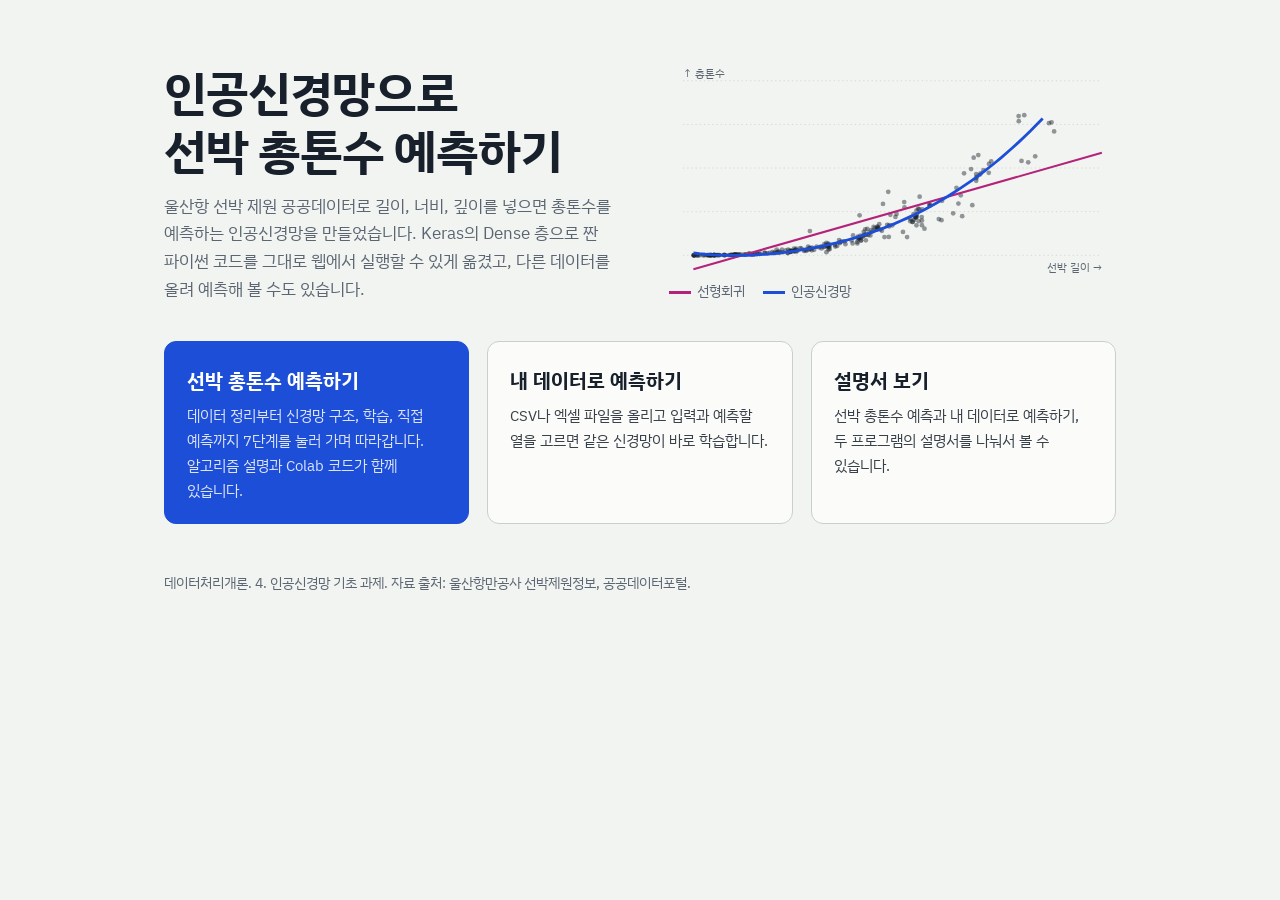
==== index.html @ e36776b3 "Add files via upload" ====
<!DOCTYPE html>
<html lang="ko">
<head>
<meta charset="utf-8">
<meta name="viewport" content="width=device-width, initial-scale=1, viewport-fit=cover">
<title>인공신경망 데이터 예측</title>
<link rel="icon" href="data:image/svg+xml,<svg xmlns='http://www.w3.org/2000/svg' viewBox='0 0 100 100'><text y='.9em' font-size='90'>🚢</text></svg>">
<link rel="preconnect" href="https://fonts.googleapis.com">
<link rel="preconnect" href="https://fonts.gstatic.com" crossorigin>
<link href="https://fonts.googleapis.com/css2?family=IBM+Plex+Sans+KR:wght@400;500;700&display=swap" rel="stylesheet">
<style>
:root{--paper:#F2F4F1;--panel:#FBFCFA;--ink:#17202B;--muted:#5B6672;--rule:#C9D0CB;--nn:#1D4ED8;--lr:#B4237A;--accent-ink:#fff;
  --sans:"IBM Plex Sans KR","Apple SD Gothic Neo","Malgun Gothic",system-ui,sans-serif}
@media (prefers-color-scheme: dark){:root{--paper:#141A21;--panel:#1A222B;--ink:#E5E9EE;--muted:#9AA5B1;--rule:#33404C;--nn:#6E9BFF;--lr:#F06AB8;--accent-ink:#0F151B}}
*{box-sizing:border-box}
html,body{margin:0;background:var(--paper);color:var(--ink);font-family:var(--sans);word-break:keep-all;line-height:1.65}
.wrap{max-width:1000px;margin:0 auto;padding:40px 24px 30px}
.intro{display:grid;grid-template-columns:1.05fr 1fr;gap:36px;align-items:center;margin-top:24px}
@media (max-width:820px){.intro{grid-template-columns:1fr;gap:18px}}
.intro h1{font-size:clamp(2rem,4.6vw,3rem);line-height:1.2;letter-spacing:-0.02em;margin:0 0 12px}
.lead{color:var(--muted);font-size:1.05rem;margin:0}
.hero{width:100%;height:auto;display:block}
.key{display:flex;flex-wrap:wrap;gap:6px 18px;font-size:.88rem;color:var(--muted);margin-top:6px}
.key i{display:inline-block;width:22px;height:0;border-top:3px solid;vertical-align:middle;margin-right:6px}
.choices{display:grid;grid-template-columns:repeat(3,1fr);gap:18px;margin-top:38px}
@media (max-width:820px){.choices{grid-template-columns:1fr}}

.choice{display:block;text-decoration:none;color:var(--ink);background:var(--panel);border:1px solid var(--rule);border-radius:12px;padding:22px 22px 20px}
.choice:hover{border-color:var(--nn)}
.choice.main{background:var(--nn);border-color:var(--nn);color:var(--accent-ink)}
.choice strong{display:block;font-size:1.25rem;margin-bottom:6px}
.choice span{display:block;opacity:.85;font-size:.95rem}
.choice:focus-visible,.bar a:focus-visible,.bar button:focus-visible{outline:2px solid var(--nn);outline-offset:3px}
footer{margin-top:48px;font-size:.85rem;color:var(--muted)}
.bar{position:sticky;top:0;z-index:5;background:var(--paper);border-bottom:1px solid var(--rule)}
.bar div{max-width:1000px;margin:0 auto;padding:10px 24px;display:flex;justify-content:space-between;align-items:center;gap:12px;flex-wrap:wrap}
.bar a{color:var(--ink);text-decoration:none;font-weight:500}
.others{display:flex;gap:8px;flex-wrap:wrap}
.bar button{font:inherit;font-size:.92rem;cursor:pointer;background:transparent;color:var(--nn);border:1px solid var(--rule);border-radius:999px;padding:5px 14px}
iframe{display:block;width:100%;border:0;height:calc(100vh - 56px);min-height:600px}
[hidden]{display:none!important}
</style>
</head>
<body>
<main id="home" class="wrap">
  <div class="intro">
    <div>
      <h1>인공신경망으로<br>선박 총톤수 예측하기</h1>
      <p class="lead">울산항 선박 제원 공공데이터로 길이, 너비, 깊이를 넣으면 총톤수를 예측하는 인공신경망을 만들었습니다. Keras의 Dense 층으로 짠 파이썬 코드를 그대로 웹에서 실행할 수 있게 옮겼고, 다른 데이터를 올려 예측해 볼 수도 있습니다.</p>
    </div>
    <div>
<svg class="hero" viewBox="0 0 640 300" role="img" aria-label="선박 길이와 총톤수 산점도 위에 분홍 직선(선형회귀)과 파란 곡선(인공신경망)이 그려진 그림">
<g stroke="var(--rule)" stroke-dasharray="2 4"><line x1="20" x2="620" y1="274.0" y2="274.0"/><line x1="20" x2="620" y1="211.5" y2="211.5"/><line x1="20" x2="620" y1="149.0" y2="149.0"/><line x1="20" x2="620" y1="86.5" y2="86.5"/><line x1="20" x2="620" y1="24.0" y2="24.0"/></g>
<g fill="var(--ink)" fill-opacity=".45"><circle cx="39.7" cy="274.0" r="3.4"/><circle cx="92.3" cy="273.7" r="3.4"/><circle cx="271.1" cy="250.9" r="3.4"/><circle cx="508.8" cy="73.4" r="3.4"/><circle cx="189.8" cy="264.5" r="3.4"/><circle cx="180.5" cy="266.5" r="3.4"/><circle cx="109.4" cy="272.9" r="3.4"/><circle cx="273.0" cy="216.8" r="3.4"/><circle cx="285.4" cy="245.0" r="3.4"/><circle cx="221.5" cy="262.2" r="3.4"/><circle cx="391.1" cy="196.0" r="3.4"/><circle cx="547.9" cy="83.5" r="3.4"/><circle cx="176.0" cy="267.5" r="3.4"/><circle cx="251.9" cy="254.0" r="3.4"/><circle cx="252.7" cy="258.0" r="3.4"/><circle cx="298.4" cy="232.8" r="3.4"/><circle cx="65.3" cy="273.7" r="3.4"/><circle cx="161.8" cy="265.7" r="3.4"/><circle cx="500.8" cy="74.5" r="3.4"/><circle cx="345.5" cy="225.1" r="3.4"/><circle cx="358.3" cy="207.9" r="3.4"/><circle cx="79.7" cy="273.7" r="3.4"/><circle cx="228.3" cy="265.8" r="3.4"/><circle cx="269.6" cy="254.9" r="3.4"/><circle cx="65.6" cy="273.8" r="3.4"/><circle cx="275.0" cy="252.7" r="3.4"/><circle cx="373.2" cy="202.6" r="3.4"/><circle cx="390.3" cy="223.7" r="3.4"/><circle cx="291.8" cy="239.6" r="3.4"/><circle cx="59.1" cy="273.9" r="3.4"/><circle cx="432.6" cy="150.5" r="3.4"/><circle cx="179.1" cy="267.2" r="3.4"/><circle cx="270.5" cy="247.2" r="3.4"/><circle cx="129.5" cy="272.2" r="3.4"/><circle cx="351.0" cy="223.6" r="3.4"/><circle cx="373.7" cy="202.7" r="3.4"/><circle cx="130.1" cy="271.4" r="3.4"/><circle cx="182.2" cy="266.3" r="3.4"/><circle cx="107.0" cy="273.2" r="3.4"/><circle cx="299.8" cy="234.6" r="3.4"/><circle cx="229.1" cy="261.2" r="3.4"/><circle cx="279.5" cy="244.7" r="3.4"/><circle cx="194.0" cy="266.4" r="3.4"/><circle cx="275.0" cy="252.8" r="3.4"/><circle cx="277.1" cy="247.4" r="3.4"/><circle cx="301.1" cy="229.5" r="3.4"/><circle cx="170.0" cy="270.8" r="3.4"/><circle cx="174.4" cy="268.4" r="3.4"/><circle cx="386.4" cy="222.1" r="3.4"/><circle cx="269.8" cy="257.0" r="3.4"/><circle cx="116.6" cy="272.4" r="3.4"/><circle cx="89.6" cy="273.3" r="3.4"/><circle cx="167.2" cy="267.0" r="3.4"/><circle cx="179.0" cy="268.3" r="3.4"/><circle cx="49.0" cy="274.0" r="3.4"/><circle cx="407.0" cy="213.8" r="3.4"/><circle cx="59.0" cy="273.9" r="3.4"/><circle cx="182.2" cy="264.3" r="3.4"/><circle cx="64.5" cy="273.4" r="3.4"/><circle cx="72.7" cy="273.7" r="3.4"/><circle cx="115.5" cy="271.2" r="3.4"/><circle cx="218.4" cy="264.1" r="3.4"/><circle cx="314.8" cy="247.7" r="3.4"/><circle cx="357.5" cy="225.1" r="3.4"/><circle cx="362.2" cy="230.9" r="3.4"/><circle cx="93.8" cy="273.1" r="3.4"/><circle cx="319.9" cy="231.0" r="3.4"/><circle cx="137.0" cy="270.5" r="3.4"/><circle cx="281.8" cy="243.9" r="3.4"/><circle cx="201.2" cy="263.2" r="3.4"/><circle cx="336.9" cy="197.8" r="3.4"/><circle cx="544.2" cy="84.7" r="3.4"/><circle cx="65.3" cy="273.8" r="3.4"/><circle cx="281.0" cy="237.0" r="3.4"/><circle cx="218.0" cy="261.3" r="3.4"/><circle cx="60.7" cy="273.8" r="3.4"/><circle cx="440.6" cy="161.6" r="3.4"/><circle cx="348.8" cy="226.2" r="3.4"/><circle cx="200.5" cy="265.9" r="3.4"/><circle cx="211.4" cy="261.5" r="3.4"/><circle cx="289.4" cy="237.9" r="3.4"/><circle cx="308.6" cy="247.8" r="3.4"/><circle cx="230.0" cy="265.3" r="3.4"/><circle cx="53.0" cy="273.8" r="3.4"/><circle cx="78.7" cy="273.5" r="3.4"/><circle cx="183.9" cy="267.6" r="3.4"/><circle cx="157.7" cy="270.4" r="3.4"/><circle cx="341.0" cy="247.8" r="3.4"/><circle cx="324.3" cy="219.1" r="3.4"/><circle cx="97.5" cy="273.0" r="3.4"/><circle cx="40.4" cy="274.0" r="3.4"/><circle cx="150.1" cy="270.9" r="3.4"/><circle cx="230.3" cy="258.9" r="3.4"/><circle cx="179.0" cy="264.3" r="3.4"/><circle cx="215.0" cy="262.5" r="3.4"/><circle cx="315.5" cy="230.7" r="3.4"/><circle cx="411.7" cy="177.4" r="3.4"/><circle cx="207.9" cy="266.1" r="3.4"/><circle cx="354.4" cy="231.0" r="3.4"/><circle cx="373.0" cy="199.9" r="3.4"/><circle cx="154.8" cy="269.8" r="3.4"/><circle cx="118.7" cy="272.8" r="3.4"/><circle cx="225.5" cy="269.6" r="3.4"/><circle cx="362.3" cy="224.3" r="3.4"/><circle cx="353.0" cy="220.4" r="3.4"/><circle cx="440.0" cy="157.7" r="3.4"/><circle cx="315.5" cy="232.6" r="3.4"/><circle cx="228.2" cy="257.1" r="3.4"/><circle cx="297.4" cy="237.3" r="3.4"/><circle cx="94.2" cy="273.4" r="3.4"/><circle cx="56.4" cy="273.9" r="3.4"/><circle cx="154.1" cy="265.8" r="3.4"/><circle cx="93.5" cy="273.3" r="3.4"/><circle cx="188.0" cy="263.8" r="3.4"/><circle cx="68.0" cy="273.6" r="3.4"/><circle cx="125.8" cy="272.2" r="3.4"/><circle cx="204.5" cy="266.9" r="3.4"/><circle cx="36.6" cy="274.0" r="3.4"/><circle cx="440.3" cy="163.4" r="3.4"/><circle cx="122.0" cy="272.9" r="3.4"/><circle cx="524.5" cy="132.2" r="3.4"/><circle cx="170.7" cy="265.8" r="3.4"/><circle cx="350.3" cy="214.9" r="3.4"/><circle cx="436.4" cy="134.1" r="3.4"/><circle cx="126.5" cy="272.0" r="3.4"/><circle cx="272.0" cy="249.0" r="3.4"/><circle cx="298.7" cy="233.6" r="3.4"/><circle cx="295.0" cy="235.1" r="3.4"/><circle cx="245.0" cy="255.2" r="3.4"/><circle cx="69.1" cy="273.7" r="3.4"/><circle cx="275.1" cy="248.9" r="3.4"/><circle cx="98.0" cy="273.5" r="3.4"/><circle cx="271.6" cy="249.2" r="3.4"/><circle cx="110.0" cy="272.7" r="3.4"/><circle cx="227.8" cy="258.9" r="3.4"/><circle cx="414.5" cy="199.9" r="3.4"/><circle cx="64.4" cy="273.9" r="3.4"/><circle cx="274.2" cy="245.7" r="3.4"/><circle cx="345.8" cy="221.9" r="3.4"/><circle cx="156.1" cy="268.7" r="3.4"/><circle cx="79.2" cy="273.8" r="3.4"/><circle cx="85.8" cy="273.7" r="3.4"/><circle cx="237.5" cy="259.0" r="3.4"/><circle cx="244.7" cy="256.4" r="3.4"/><circle cx="317.0" cy="216.0" r="3.4"/><circle cx="348.8" cy="226.2" r="3.4"/><circle cx="44.0" cy="274.0" r="3.4"/><circle cx="443.0" cy="130.5" r="3.4"/><circle cx="95.0" cy="272.6" r="3.4"/><circle cx="504.9" cy="138.9" r="3.4"/><circle cx="514.5" cy="140.9" r="3.4"/><circle cx="50.3" cy="273.9" r="3.4"/><circle cx="225.5" cy="256.2" r="3.4"/><circle cx="55.8" cy="273.9" r="3.4"/><circle cx="91.8" cy="273.4" r="3.4"/><circle cx="224.6" cy="259.5" r="3.4"/><circle cx="356.7" cy="207.2" r="3.4"/><circle cx="42.0" cy="274.0" r="3.4"/><circle cx="247.7" cy="254.1" r="3.4"/><circle cx="71.6" cy="273.7" r="3.4"/><circle cx="35.8" cy="274.0" r="3.4"/><circle cx="278.5" cy="246.3" r="3.4"/><circle cx="286.9" cy="241.6" r="3.4"/><circle cx="263.0" cy="257.0" r="3.4"/><circle cx="419.9" cy="217.9" r="3.4"/><circle cx="96.8" cy="273.1" r="3.4"/><circle cx="55.9" cy="273.8" r="3.4"/><circle cx="365.9" cy="235.8" r="3.4"/><circle cx="353.6" cy="219.2" r="3.4"/><circle cx="63.8" cy="273.8" r="3.4"/><circle cx="204.8" cy="262.9" r="3.4"/><circle cx="170.0" cy="270.4" r="3.4"/><circle cx="354.9" cy="215.5" r="3.4"/><circle cx="444.8" cy="158.7" r="3.4"/><circle cx="162.5" cy="269.8" r="3.4"/><circle cx="70.2" cy="273.8" r="3.4"/><circle cx="337.3" cy="205.2" r="3.4"/><circle cx="89.0" cy="273.4" r="3.4"/><circle cx="282.5" cy="244.8" r="3.4"/><circle cx="60.5" cy="273.9" r="3.4"/><circle cx="243.6" cy="252.1" r="3.4"/><circle cx="80.4" cy="273.7" r="3.4"/><circle cx="58.7" cy="273.8" r="3.4"/><circle cx="223.7" cy="261.5" r="3.4"/><circle cx="113.8" cy="272.1" r="3.4"/><circle cx="417.9" cy="188.1" r="3.4"/><circle cx="227.6" cy="259.1" r="3.4"/><circle cx="362.0" cy="219.3" r="3.4"/><circle cx="288.4" cy="245.6" r="3.4"/><circle cx="314.0" cy="183.1" r="3.4"/><circle cx="174.4" cy="269.0" r="3.4"/><circle cx="284.0" cy="236.3" r="3.4"/><circle cx="182.0" cy="268.8" r="3.4"/><circle cx="197.0" cy="265.7" r="3.4"/><circle cx="65.3" cy="273.8" r="3.4"/><circle cx="60.1" cy="273.9" r="3.4"/><circle cx="229.5" cy="262.9" r="3.4"/><circle cx="193.6" cy="267.8" r="3.4"/><circle cx="458.3" cy="143.1" r="3.4"/><circle cx="461.5" cy="139.3" r="3.4"/><circle cx="35.1" cy="274.0" r="3.4"/><circle cx="238.2" cy="261.4" r="3.4"/><circle cx="201.8" cy="239.3" r="3.4"/><circle cx="304.9" cy="238.9" r="3.4"/><circle cx="354.9" cy="218.7" r="3.4"/><circle cx="36.5" cy="274.0" r="3.4"/><circle cx="312.5" cy="230.3" r="3.4"/><circle cx="151.4" cy="270.0" r="3.4"/><circle cx="440.0" cy="167.3" r="3.4"/><circle cx="144.2" cy="270.7" r="3.4"/><circle cx="434.4" cy="202.3" r="3.4"/><circle cx="501.0" cy="81.9" r="3.4"/><circle cx="353.6" cy="219.2" r="3.4"/><circle cx="306.5" cy="200.5" r="3.4"/><circle cx="122.9" cy="271.7" r="3.4"/><circle cx="293.0" cy="233.4" r="3.4"/><circle cx="100.1" cy="273.2" r="3.4"/><circle cx="173.4" cy="267.1" r="3.4"/><circle cx="240.8" cy="260.6" r="3.4"/><circle cx="102.5" cy="272.6" r="3.4"/><circle cx="226.4" cy="260.4" r="3.4"/><circle cx="57.6" cy="273.6" r="3.4"/><circle cx="203.3" cy="264.7" r="3.4"/><circle cx="63.5" cy="273.8" r="3.4"/><circle cx="137.3" cy="270.5" r="3.4"/><circle cx="95.0" cy="273.4" r="3.4"/><circle cx="335.1" cy="240.5" r="3.4"/><circle cx="140.8" cy="271.3" r="3.4"/><circle cx="362.9" cy="208.1" r="3.4"/><circle cx="325.9" cy="214.7" r="3.4"/><circle cx="158.4" cy="269.1" r="3.4"/><circle cx="551.6" cy="96.6" r="3.4"/><circle cx="174.2" cy="269.1" r="3.4"/><circle cx="174.2" cy="268.1" r="3.4"/><circle cx="446.3" cy="156.8" r="3.4"/><circle cx="272.8" cy="248.7" r="3.4"/><circle cx="298.7" cy="235.6" r="3.4"/><circle cx="263.6" cy="245.5" r="3.4"/><circle cx="199.2" cy="261.5" r="3.4"/><circle cx="278.9" cy="240.4" r="3.4"/><circle cx="119.1" cy="272.5" r="3.4"/><circle cx="302.8" cy="237.2" r="3.4"/><circle cx="458.0" cy="155.8" r="3.4"/><circle cx="450.4" cy="152.1" r="3.4"/><circle cx="359.0" cy="190.1" r="3.4"/><circle cx="261.5" cy="252.8" r="3.4"/><circle cx="87.7" cy="273.7" r="3.4"/><circle cx="422.6" cy="156.6" r="3.4"/><circle cx="179.1" cy="268.0" r="3.4"/><circle cx="227.7" cy="261.5" r="3.4"/><circle cx="148.2" cy="269.2" r="3.4"/><circle cx="222.4" cy="257.9" r="3.4"/><circle cx="35.3" cy="274.0" r="3.4"/><circle cx="352.4" cy="218.3" r="3.4"/><circle cx="101.0" cy="273.3" r="3.4"/><circle cx="281.9" cy="252.6" r="3.4"/><circle cx="354.4" cy="209.9" r="3.4"/><circle cx="59.9" cy="273.7" r="3.4"/><circle cx="201.8" cy="264.2" r="3.4"/><circle cx="196.8" cy="267.6" r="3.4"/></g>
<line x1="35.0" y1="294.0" x2="620.0" y2="127.1" stroke="var(--lr)" stroke-width="3"/>
<path d="M35.0 270.7 L43.5 271.7 L52.0 272.5 L60.4 273.1 L68.9 273.6 L77.4 273.9 L85.9 274.1 L94.3 274.2 L102.8 274.1 L111.3 273.9 L119.8 273.6 L128.3 273.1 L136.7 272.6 L145.2 271.9 L153.7 271.1 L162.2 270.2 L170.7 269.1 L179.1 268.0 L187.6 266.7 L196.1 265.3 L204.6 263.8 L213.0 262.2 L221.5 260.4 L230.0 258.5 L238.5 256.5 L247.0 254.4 L255.4 252.1 L263.9 249.7 L272.4 247.1 L280.9 244.4 L289.3 241.5 L297.8 238.5 L306.3 235.4 L314.8 232.1 L323.3 228.6 L331.7 224.9 L340.2 221.1 L348.7 217.2 L357.2 213.0 L365.7 208.7 L374.1 204.1 L382.6 199.4 L391.1 194.5 L399.6 189.4 L408.0 184.1 L416.5 178.6 L425.0 172.9 L433.5 167.0 L442.0 160.9 L450.4 154.5 L458.9 147.9 L467.4 141.1 L475.9 134.1 L484.3 126.8 L492.8 119.3 L501.3 111.5 L509.8 103.5 L518.3 95.3 L526.7 86.8 L535.2 78.0" fill="none" stroke="var(--nn)" stroke-width="4"/>
<text x="620" y="296" text-anchor="end" font-size="16" fill="var(--muted)">선박 길이 →</text>
<text x="20" y="18" font-size="16" fill="var(--muted)">↑ 총톤수</text>
</svg>
      <div class="key"><span><i style="border-color:var(--lr)"></i>선형회귀</span><span><i style="border-color:var(--nn)"></i>인공신경망</span></div>
    </div>
  </div>
  <div class="choices">
    <a class="choice main" href="#ship" data-go="ship">
      <strong>선박 총톤수 예측하기</strong>
      <span>데이터 정리부터 신경망 구조, 학습, 직접 예측까지 7단계를 눌러 가며 따라갑니다. 알고리즘 설명과 Colab 코드가 함께 있습니다.</span>
    </a>
    <a class="choice" href="#general" data-go="general">
      <strong>내 데이터로 예측하기</strong>
      <span>CSV나 엑셀 파일을 올리고 입력과 예측할 열을 고르면 같은 신경망이 바로 학습합니다.</span>
    </a>
    <a class="choice" href="#doc" data-go="doc">
      <strong>설명서 보기</strong>
      <span>선박 총톤수 예측과 내 데이터로 예측하기, 두 프로그램의 설명서를 나눠서 볼 수 있습니다.</span>
    </a>
  </div>
  <footer>데이터처리개론. 4. 인공신경망 기초 과제. 자료 출처: 울산항만공사 선박제원정보, 공공데이터포털.</footer>
</main>

<div id="view" hidden>
  <nav class="bar"><div>
    <a href="#" data-go="home">← 처음 화면</a>
    <span class="others" id="others"></span>
  </div></nav>
  <iframe id="f-ship" title="선박 총톤수 예측" data-doc="&lt;!DOCTYPE html&gt;
&lt;html lang=&quot;ko&quot;&gt;
&lt;head&gt;
&lt;meta charset=&quot;utf-8&quot;&gt;
&lt;meta name=&quot;viewport&quot; content=&quot;width=device-width, initial-scale=1&quot;&gt;
&lt;title&gt;선박 주요 치수로 총톤수 예측하기&lt;/title&gt;
&lt;link rel=&quot;preconnect&quot; href=&quot;https://fonts.googleapis.com&quot;&gt;
&lt;link rel=&quot;preconnect&quot; href=&quot;https://fonts.gstatic.com&quot; crossorigin&gt;
&lt;link href=&quot;https://fonts.googleapis.com/css2?family=IBM+Plex+Mono:wght@400;500&amp;family=IBM+Plex+Sans+KR:wght@400;500;600;700&amp;display=swap&quot; rel=&quot;stylesheet&quot;&gt;
&lt;style&gt;
:root{
  --paper:#F2F4F1; --panel:#FBFCFA; --ink:#17202B; --muted:#5B6672;
  --grid:#DCE1DD; --rule:#C9D0CB; --nn:#1D4ED8; --lr:#B4237A; --dot:#8C96A0;
  --code-bg:#1B2430; --code-ink:#E6EAF0;
  --sans:&quot;IBM Plex Sans KR&quot;,&quot;Apple SD Gothic Neo&quot;,&quot;Malgun Gothic&quot;,system-ui,sans-serif;
  --mono:&quot;IBM Plex Mono&quot;,ui-monospace,&quot;SFMono-Regular&quot;,Consolas,monospace;
}
@media (prefers-color-scheme: dark){
  :root{ --paper:#141A21; --panel:#1A222B; --ink:#E5E9EE; --muted:#9AA5B1;
    --grid:#26303A; --rule:#33404C; --nn:#6E9BFF; --lr:#F06AB8; --dot:#6B7683; --code-bg:#0F151B; }
}
*{box-sizing:border-box}
html{-webkit-text-size-adjust:100%}
body{margin:0;word-break:keep-all;background:var(--paper);color:var(--ink);font-family:var(--sans);font-size:17px;line-height:1.7}
.wrap{max-width:760px;margin:0 auto;padding:0 22px}
header.hero{padding:56px 0 8px}
h1{font-size:clamp(30px,5.4vw,46px);line-height:1.18;letter-spacing:-0.02em;font-weight:700;margin:0 0 14px}
.lede{color:var(--muted);margin:0 0 28px;max-width:36em}
.lab{background:var(--panel);border:1px solid var(--rule);border-radius:6px;padding:14px 14px 10px}
canvas#plot{display:block;width:100%;height:340px}
.legend{display:flex;flex-wrap:wrap;gap:18px;font-size:14px;color:var(--muted);margin:8px 2px 12px}
.legend i{display:inline-block;width:18px;height:3px;vertical-align:middle;margin-right:6px;border-radius:2px}
.controls{display:grid;grid-template-columns:1fr 1fr;gap:12px 18px;align-items:end;border-top:1px solid var(--grid);padding-top:12px}
.controls label{font-size:14px;color:var(--muted);display:block}
.controls input[type=range]{width:100%;accent-color:var(--nn)}
.controls select{width:100%;font:inherit;font-size:15px;padding:6px 8px;border:1px solid var(--rule);border-radius:4px;background:var(--paper);color:var(--ink)}
.btns{display:flex;gap:8px}
button{font:inherit;font-size:15px;font-weight:600;border-radius:4px;padding:8px 14px;cursor:pointer;border:1px solid var(--ink);background:var(--ink);color:var(--paper)}
button.ghost{background:transparent;color:var(--ink)}
button:focus-visible,select:focus-visible,input:focus-visible,a:focus-visible{outline:2px solid var(--nn);outline-offset:2px}
.datarow{display:flex;justify-content:space-between;align-items:center;gap:10px;flex-wrap:wrap;margin-bottom:10px}
.dsname{margin:0;font-size:15px;color:var(--muted)} .dsname b{color:var(--ink)}
.filebtn{display:inline-block;font-size:15px;font-weight:600;border-radius:4px;padding:8px 14px;cursor:pointer;border:1px solid var(--ink);background:var(--ink);color:var(--paper)}
.filebtn input{position:absolute;width:1px;height:1px;opacity:0;pointer-events:none}
.filebtn:focus-visible{outline:2px solid var(--nn);outline-offset:2px}
.pick{display:grid;grid-template-columns:2fr 1fr;gap:12px 18px;padding:10px 0;border-top:1px solid var(--grid)}
.pick fieldset{border:0;margin:0;padding:0;min-width:0} .pick legend,.pick label[for]{font-size:14px;color:var(--muted);padding:0;display:block;margin-bottom:4px}
.pick select{width:100%;font:inherit;font-size:15px;padding:6px 8px;border:1px solid var(--rule);border-radius:4px;background:var(--paper);color:var(--ink)}
.chips{display:flex;flex-wrap:wrap;gap:6px}
.chip{position:relative;font-size:14px;cursor:pointer}
.chip input{position:absolute;opacity:0}
.chip span{display:inline-block;padding:4px 10px;border:1px solid var(--rule);border-radius:999px;background:var(--paper)}
.chip input:checked+span{background:var(--nn);border-color:var(--nn);color:#fff}
.chip input:disabled+span{opacity:.35;cursor:not-allowed;text-decoration:line-through}
.chip input:focus-visible+span{outline:2px solid var(--nn);outline-offset:2px}
#msg{margin:0 0 8px;font-size:14px;color:var(--muted);min-height:1.4em} #msg.err{color:var(--lr);font-weight:600}
.dotkey{display:inline-block;width:8px!important;height:8px!important;border-radius:50%;background:var(--dot)}
.plabel{margin:0;font-size:14px;color:var(--muted)}
.pinputs{display:flex;flex-wrap:wrap;gap:10px}
.controls .pin{display:flex;flex-direction:column;font-size:13px;color:var(--muted)}
.pin input{width:110px;font:inherit;font-size:17px;font-weight:600;padding:5px 9px;border:1px solid var(--rule);border-radius:4px;background:var(--paper);color:var(--ink);margin:2px 0}
.pin small{font-size:12px}
#pout small{color:var(--muted);font-size:13px}
@media (max-width:560px){ .pick{grid-template-columns:1fr} }
.predict{grid-column:1/-1;border-top:1px solid var(--grid);padding-top:12px}
.prow{display:flex;gap:16px;align-items:center;flex-wrap:wrap;margin-top:4px}
.prow input{width:96px;font:inherit;font-size:18px;font-weight:600;padding:6px 10px;border:1px solid var(--rule);border-radius:4px;background:var(--paper);color:var(--ink)}
#pout{margin:0;font-size:16px}
#pout b{font-family:var(--mono);font-size:18px}
#pout .nn{color:var(--nn)} #pout .lr{color:var(--lr)}
.readout{grid-column:1/-1;display:flex;gap:22px;flex-wrap:wrap;font-size:14px;color:var(--muted)}
.readout b{font-family:var(--mono);font-weight:500;color:var(--ink)}
section{padding:46px 0 6px;border-bottom:1px solid var(--grid)}
section:last-of-type{border-bottom:0}
h2{font-size:25px;letter-spacing:-0.01em;margin:0 0 12px;font-weight:700}
h3{font-size:18px;margin:26px 0 6px;font-weight:600}
p{margin:0 0 14px}
ol.flow{padding-left:1.3em;margin:0}
ol.flow li{margin-bottom:6px;padding-left:4px}
.eq{font-family:var(--mono);font-size:15px;background:var(--panel);border-left:3px solid var(--nn);padding:10px 14px;margin:8px 0 16px;overflow-x:auto;white-space:nowrap}
table{border-collapse:collapse;width:100%;font-size:15px;margin:6px 0 10px}
th,td{text-align:left;padding:9px 10px;border-bottom:1px solid var(--grid);vertical-align:top}
th{font-weight:600;color:var(--muted);font-size:14px}
td code,p code,li code{font-family:var(--mono);font-size:.88em;background:var(--panel);border:1px solid var(--grid);padding:1px 5px;border-radius:3px}
.tablewrap{overflow-x:auto}
#net{width:100%;height:auto;display:block;margin:10px 0 4px}
.cell{margin:0 0 16px}
.cell figcaption{display:flex;justify-content:space-between;align-items:center;font-size:14px;font-weight:600;color:var(--muted);margin-bottom:6px}
.copy{font-size:13px;padding:4px 10px;background:transparent;color:var(--muted);border-color:var(--rule)}
.cell pre{margin:0;background:var(--code-bg);color:var(--code-ink);border-radius:5px;padding:14px 16px;overflow-x:auto;font-family:var(--mono);font-size:13.5px;line-height:1.6}
.allcode{display:flex;justify-content:flex-end;margin:0 0 14px}
footer{color:var(--muted);font-size:14px;padding:30px 0 50px}
@media (max-width:560px){ .controls{grid-template-columns:1fr} canvas#plot{height:260px} body{font-size:16px} }
.altlink{font-size:15px;color:var(--muted);margin:-14px 0 24px} .altlink a{color:var(--nn)}
.stepper{position:sticky;top:0;z-index:5;background:var(--paper);border-bottom:1px solid var(--rule);margin:0 -22px;padding:8px 22px}
.stepper ol{list-style:none;margin:0;padding:0;display:flex;gap:0;overflow-x:auto;counter-reset:st}
.stepper li{counter-increment:st;flex:0 0 auto}
.stepper button{font-size:14px;font-weight:500;background:transparent;color:var(--muted);border:1px solid transparent;padding:6px 7px;white-space:nowrap}
.stepper button::before{content:counter(st);display:inline-grid;place-items:center;width:20px;height:20px;border-radius:50%;border:1px solid var(--rule);font-size:12px;margin-right:5px;font-family:var(--mono)}
.stepper button[aria-current=&quot;step&quot;]{color:var(--ink);border-color:var(--ink);font-weight:600}
.stepper button[aria-current=&quot;step&quot;]::before{background:var(--ink);color:var(--paper);border-color:var(--ink)}
.stepper button.done::before{background:var(--nn);border-color:var(--nn);color:#fff}
.stage{padding:30px 0 10px}
.panel{padding:0;border:0}
.panel h2{font-size:28px}
.chart{display:block;width:100%;height:340px;background:var(--panel);border:1px solid var(--rule);border-radius:6px}
.chart.sm{height:250px}
.cap,figcaption{font-size:14px;color:var(--muted);margin:6px 0 0}
.viz{margin-top:18px}
.seg{display:flex;align-items:center;gap:6px;margin-bottom:8px;font-size:14px;color:var(--muted);flex-wrap:wrap}
.seg button{font-size:14px;padding:5px 12px;background:transparent;color:var(--ink);border-color:var(--rule)}
.seg button[aria-pressed=&quot;true&quot;]{background:var(--ink);color:var(--paper);border-color:var(--ink)}
.funnel{display:flex;flex-direction:column;gap:6px;margin:14px 0}
.fbar{display:grid;grid-template-columns:minmax(150px,230px) 1fr;gap:10px;align-items:center;background:transparent;color:var(--ink);border:0;padding:2px 0;text-align:left;font-weight:400;cursor:pointer}
.fbar .lbl{font-size:14px}
.fbar .track{position:relative;height:26px;background:var(--grid);border-radius:3px;overflow:hidden}
.fbar .fill{position:absolute;inset:0 auto 0 0;background:var(--nn);opacity:.85}
.fbar .num{position:absolute;right:8px;top:3px;font-family:var(--mono);font-size:13px;color:var(--ink)}
.fbar[aria-pressed=&quot;true&quot;] .lbl{font-weight:700}
.fbar[aria-pressed=&quot;true&quot;] .fill{opacity:1}
.note{background:var(--panel);border-left:3px solid var(--rule);padding:10px 14px;font-size:15px;min-height:1em}
.note:empty{display:none}
.btnrow{display:flex;gap:8px;flex-wrap:wrap;margin:10px 0}
.sl{font-size:14px;color:var(--muted);display:block}
#hidden{width:min(100%,360px);accent-color:var(--nn)}
#net circle.hid{cursor:pointer}
#net circle.hid:hover,#net circle.hid.sel{stroke:var(--ink);stroke-width:3}
.detail{background:var(--panel);border:1px solid var(--rule);border-radius:6px;padding:12px 14px;font-size:15px}
.detail .eq{margin:6px 0}
.two{display:grid;grid-template-columns:1fr 1fr;gap:14px;margin:14px 0}
.two figure{margin:0}
details{margin:14px 0;border-top:1px solid var(--grid);padding-top:10px}
summary{cursor:pointer;font-weight:600}
.controls{margin:12px 0}
.readout{grid-column:auto}
.pager{display:flex;justify-content:space-between;margin:30px 0 10px;border-top:1px solid var(--grid);padding-top:16px}
.pager button[disabled]{opacity:.3;cursor:default}
.pinputs{display:flex;flex-wrap:wrap;gap:12px;margin:12px 0}
.pin{display:flex;flex-direction:column;font-size:13px;color:var(--muted)}
.pin input{width:130px;font:inherit;font-size:19px;font-weight:600;padding:6px 10px;border:1px solid var(--rule);border-radius:4px;background:var(--paper);color:var(--ink);margin:2px 0}
.predout{font-size:17px;background:var(--panel);border:1px solid var(--rule);border-radius:6px;padding:14px 16px}
.predout .big{font-family:var(--mono);font-size:30px;font-weight:500;color:var(--nn);display:block;line-height:1.2}
.predout .lrv{color:var(--lr);font-family:var(--mono)}
.predout small{color:var(--muted);display:block;margin-top:6px;font-size:14px}
.dotkey{display:inline-block;width:8px;height:8px;border-radius:50%;margin-right:6px;vertical-align:middle}
#result-table td.win{font-weight:700;color:var(--nn)}
@media (max-width:620px){ .two{grid-template-columns:1fr} .fbar{grid-template-columns:1fr} .chart{height:280px} }
&lt;/style&gt;
&lt;/head&gt;
&lt;body&gt;
&lt;div class=&quot;wrap&quot;&gt;
&lt;header class=&quot;hero&quot;&gt;
  &lt;h1&gt;선박 주요 치수로 총톤수 예측하기&lt;/h1&gt;
  &lt;p class=&quot;lede&quot;&gt;울산항에 입항한 선박의 길이, 너비, 깊이를 입력으로 받아 인공신경망이 총톤수를 예측합니다. 아래 단계를 하나씩 눌러 가며 데이터 정리부터 학습, 예측까지 따라가 보세요.&lt;/p&gt;
  &lt;p class=&quot;altlink&quot;&gt;다른 데이터로 해보려면 &lt;a href=&quot;index.html#general&quot; target=&quot;_top&quot; data-goto=&quot;general&quot;&gt;내 데이터로 예측하기&lt;/a&gt;를 사용하세요. 전체 설명은 &lt;a href=&quot;index.html#doc&quot; target=&quot;_top&quot; data-goto=&quot;doc&quot; data-doctab=&quot;ship&quot;&gt;설명서&lt;/a&gt;에 있습니다.&lt;/p&gt;
&lt;/header&gt;

&lt;nav class=&quot;stepper&quot; aria-label=&quot;진행 단계&quot;&gt;
  &lt;ol id=&quot;stepnav&quot;&gt;
    &lt;li&gt;&lt;button type=&quot;button&quot; data-step=&quot;0&quot;&gt;데이터 소개&lt;/button&gt;&lt;/li&gt;
    &lt;li&gt;&lt;button type=&quot;button&quot; data-step=&quot;1&quot;&gt;데이터 정리&lt;/button&gt;&lt;/li&gt;
    &lt;li&gt;&lt;button type=&quot;button&quot; data-step=&quot;2&quot;&gt;정규화&lt;/button&gt;&lt;/li&gt;
    &lt;li&gt;&lt;button type=&quot;button&quot; data-step=&quot;3&quot;&gt;신경망 구조&lt;/button&gt;&lt;/li&gt;
    &lt;li&gt;&lt;button type=&quot;button&quot; data-step=&quot;4&quot;&gt;학습&lt;/button&gt;&lt;/li&gt;
    &lt;li&gt;&lt;button type=&quot;button&quot; data-step=&quot;5&quot;&gt;결과 비교&lt;/button&gt;&lt;/li&gt;
    &lt;li&gt;&lt;button type=&quot;button&quot; data-step=&quot;6&quot;&gt;직접 예측&lt;/button&gt;&lt;/li&gt;
  &lt;/ol&gt;
&lt;/nav&gt;

&lt;main class=&quot;stage&quot;&gt;
&lt;!-- 1 --&gt;
&lt;section class=&quot;panel&quot; data-panel=&quot;0&quot;&gt;
  &lt;h2&gt;데이터 소개&lt;/h2&gt;
  &lt;div class=&quot;tablewrap&quot;&gt;&lt;table&gt;
    &lt;tr&gt;&lt;th&gt;자료명&lt;/th&gt;&lt;td&gt;울산항만공사_선박제원정보 (2026.05.27 기준)&lt;/td&gt;&lt;/tr&gt;
    &lt;tr&gt;&lt;th&gt;출처&lt;/th&gt;&lt;td&gt;공공데이터포털 (data.go.kr), 울산항만공사 선석운영지원시스템&lt;/td&gt;&lt;/tr&gt;
    &lt;tr&gt;&lt;th&gt;원본 규모&lt;/th&gt;&lt;td&gt;90,604행, 9개 열&lt;/td&gt;&lt;/tr&gt;
    &lt;tr&gt;&lt;th&gt;입력 X&lt;/th&gt;&lt;td&gt;선박길이 L, 선박너비 B, 선박깊이 D (m)&lt;/td&gt;&lt;/tr&gt;
    &lt;tr&gt;&lt;th&gt;출력 Y&lt;/th&gt;&lt;td&gt;총톤수 GT&lt;/td&gt;&lt;/tr&gt;
  &lt;/table&gt;&lt;/div&gt;
  &lt;p&gt;총톤수는 선박 내부 공간의 크기를 나타내는 값이라 대략 &lt;b&gt;L × B × D&lt;/b&gt;, 즉 부피에 비례합니다. 세 치수가 서로 곱해지는 관계이기 때문에, 각 변수에 계수를 곱해 더하기만 하는 선형회귀로는 정확히 표현하기 어렵습니다. 선박 초기 설계 단계에서 주요 치수만으로 톤수를 추정하는 문제를 인공신경망으로 풀어 봅니다.&lt;/p&gt;
  &lt;div class=&quot;viz&quot;&gt;
    &lt;div class=&quot;seg&quot; role=&quot;group&quot; aria-label=&quot;가로축 선택&quot;&gt;
      &lt;span&gt;가로축&lt;/span&gt;
      &lt;button type=&quot;button&quot; data-xcol=&quot;0&quot; aria-pressed=&quot;true&quot;&gt;길이 L&lt;/button&gt;
      &lt;button type=&quot;button&quot; data-xcol=&quot;1&quot; aria-pressed=&quot;false&quot;&gt;너비 B&lt;/button&gt;
      &lt;button type=&quot;button&quot; data-xcol=&quot;2&quot; aria-pressed=&quot;false&quot;&gt;깊이 D&lt;/button&gt;
    &lt;/div&gt;
    &lt;canvas id=&quot;c-intro&quot; class=&quot;chart&quot; role=&quot;img&quot; aria-label=&quot;선택한 치수와 총톤수의 산점도&quot;&gt;&lt;/canvas&gt;
    &lt;p class=&quot;cap&quot;&gt;정리된 데이터 중 3,000척을 무작위로 뽑아 표시했습니다. 치수가 커질수록 총톤수가 직선이 아니라 위로 휘어지며 급격히 커집니다.&lt;/p&gt;
  &lt;/div&gt;
&lt;/section&gt;

&lt;!-- 2 --&gt;
&lt;section class=&quot;panel&quot; data-panel=&quot;1&quot; hidden&gt;
  &lt;h2&gt;데이터 정리&lt;/h2&gt;
  &lt;p&gt;공공데이터에는 입력 실수나 빈 값을 대신한 숫자가 섞여 있습니다. 학습 전에 아래 규칙으로 걸러냈습니다. 막대를 누르면 해당 규칙의 설명이 나옵니다.&lt;/p&gt;
  &lt;div id=&quot;funnel&quot; class=&quot;funnel&quot;&gt;&lt;/div&gt;
  &lt;p id=&quot;funnel-note&quot; class=&quot;note&quot; aria-live=&quot;polite&quot;&gt;&lt;/p&gt;
&lt;/section&gt;

&lt;!-- 3 --&gt;
&lt;section class=&quot;panel&quot; data-panel=&quot;2&quot; hidden&gt;
  &lt;h2&gt;정규화&lt;/h2&gt;
  &lt;p&gt;길이는 수백 m, 깊이는 수십 m, 총톤수는 수십만까지 단위가 제각각입니다. 시그모이드 함수는 입력이 너무 크면 출력이 0이나 1에 붙어 학습이 멈추기 때문에, 모든 값을 0~1 사이로 바꿔 줍니다.&lt;/p&gt;
  &lt;div class=&quot;eq&quot;&gt;x′ = ( x − 최솟값 ) / ( 최댓값 − 최솟값 )&lt;/div&gt;
  &lt;div class=&quot;tablewrap&quot;&gt;&lt;table id=&quot;norm-table&quot;&gt;&lt;/table&gt;&lt;/div&gt;
  &lt;div class=&quot;btnrow&quot;&gt;&lt;button type=&quot;button&quot; id=&quot;pick-ship&quot; class=&quot;ghost&quot;&gt;다른 선박 뽑기&lt;/button&gt;&lt;/div&gt;
&lt;/section&gt;

&lt;!-- 4 --&gt;
&lt;section class=&quot;panel&quot; data-panel=&quot;3&quot; hidden&gt;
  &lt;h2&gt;신경망 구조&lt;/h2&gt;
  &lt;p&gt;동그라미 하나하나가 &lt;b&gt;노드(node)&lt;/b&gt;, 세로 한 줄이 &lt;b&gt;층(layer)&lt;/b&gt;입니다. 앞 층의 모든 노드가 다음 층의 모든 노드와 연결되는 층을 &lt;b&gt;Dense 층&lt;/b&gt;이라고 합니다. 파란 은닉 노드를 누르면 그 노드가 하는 계산을 볼 수 있습니다.&lt;/p&gt;
  &lt;label for=&quot;hidden&quot; class=&quot;sl&quot;&gt;은닉층 노드 개수: &lt;b id=&quot;hval&quot;&gt;6&lt;/b&gt;&lt;/label&gt;
  &lt;input id=&quot;hidden&quot; type=&quot;range&quot; min=&quot;1&quot; max=&quot;12&quot; value=&quot;6&quot;&gt;
  &lt;svg id=&quot;net&quot; viewBox=&quot;0 0 640 300&quot; role=&quot;img&quot; aria-label=&quot;입력 3개, 은닉층, 출력 1개 구조도&quot;&gt;&lt;/svg&gt;
  &lt;p id=&quot;netcount&quot; class=&quot;cap&quot;&gt;&lt;/p&gt;
  &lt;div id=&quot;node-detail&quot; class=&quot;detail&quot; aria-live=&quot;polite&quot;&gt;은닉 노드를 눌러 보세요.&lt;/div&gt;
&lt;/section&gt;

&lt;!-- 5 --&gt;
&lt;section class=&quot;panel&quot; data-panel=&quot;4&quot; hidden&gt;
  &lt;h2&gt;학습&lt;/h2&gt;
  &lt;p&gt;예측값과 실제값의 차이를 제곱해 평균낸 오차(MSE)를 줄이는 방향으로 가중치를 조금씩 고치는 과정을 반복합니다.&lt;/p&gt;
  &lt;div class=&quot;eq&quot;&gt;E = (1/n) Σ ( y − ŷ )²　　w ← w − η · ∂E/∂w&lt;/div&gt;
  &lt;div class=&quot;controls&quot;&gt;
    &lt;div class=&quot;btns&quot;&gt;
      &lt;button id=&quot;run&quot; type=&quot;button&quot;&gt;학습 시작&lt;/button&gt;
      &lt;button id=&quot;reset&quot; type=&quot;button&quot; class=&quot;ghost&quot;&gt;처음부터&lt;/button&gt;
    &lt;/div&gt;
    &lt;div&gt;
      &lt;label for=&quot;lrate&quot;&gt;학습률 η&lt;/label&gt;
      &lt;select id=&quot;lrate&quot;&gt;
        &lt;option value=&quot;0.01&quot;&gt;0.01 (느리게)&lt;/option&gt;
        &lt;option value=&quot;0.03&quot; selected&gt;0.03&lt;/option&gt;
        &lt;option value=&quot;0.05&quot;&gt;0.05 (빠르게)&lt;/option&gt;
      &lt;/select&gt;
    &lt;/div&gt;
    &lt;div class=&quot;readout&quot;&gt;
      &lt;span&gt;epoch &lt;b id=&quot;ep&quot;&gt;0&lt;/b&gt;&lt;/span&gt;
      &lt;span&gt;오차(MSE) &lt;b id=&quot;loss&quot;&gt;–&lt;/b&gt;&lt;/span&gt;
      &lt;span&gt;테스트 R² &lt;b id=&quot;r2live&quot;&gt;–&lt;/b&gt;&lt;/span&gt;
    &lt;/div&gt;
  &lt;/div&gt;
  &lt;div class=&quot;two&quot;&gt;
    &lt;figure&gt;&lt;canvas id=&quot;c-loss&quot; class=&quot;chart sm&quot; role=&quot;img&quot; aria-label=&quot;epoch에 따른 오차 감소 그래프&quot;&gt;&lt;/canvas&gt;&lt;figcaption&gt;epoch에 따른 오차 (로그 눈금)&lt;/figcaption&gt;&lt;/figure&gt;
    &lt;figure&gt;&lt;canvas id=&quot;c-live&quot; class=&quot;chart sm&quot; role=&quot;img&quot; aria-label=&quot;테스트 데이터의 실제 총톤수와 신경망 예측값&quot;&gt;&lt;/canvas&gt;&lt;figcaption&gt;테스트 선박의 실제값 vs 신경망 예측값&lt;/figcaption&gt;&lt;/figure&gt;
  &lt;/div&gt;
  &lt;details&gt;
    &lt;summary&gt;가중치는 어떻게 고쳐지나 (오차 역전파)&lt;/summary&gt;
    &lt;p&gt;출력 노드에서 계산한 오차를 합성함수의 미분법으로 은닉층까지 거꾸로 전달해 모든 가중치의 기울기를 구합니다. 은닉 노드 j가 입력 x&lt;sub&gt;k&lt;/sub&gt;에서 받는 가중치의 기울기는 다음과 같습니다.&lt;/p&gt;
    &lt;div class=&quot;eq&quot;&gt;∂E/∂w&lt;sub&gt;jk&lt;/sub&gt; = −(2/n) Σ ( y − ŷ ) · v&lt;sub&gt;j&lt;/sub&gt; · σ(z&lt;sub&gt;j&lt;/sub&gt;)(1 − σ(z&lt;sub&gt;j&lt;/sub&gt;)) · x&lt;sub&gt;k&lt;/sub&gt;&lt;/div&gt;
    &lt;p&gt;v&lt;sub&gt;j&lt;/sub&gt;는 은닉 노드 j에서 출력으로 가는 가중치이고, σ(z)(1 − σ(z))는 시그모이드의 미분입니다. 이 페이지와 Colab 코드는 경사하강법을 개선한 Adam 방식을 쓰는데, 원리는 같고 가중치마다 이동 폭을 자동으로 조절합니다.&lt;/p&gt;
  &lt;/details&gt;
&lt;/section&gt;

&lt;!-- 6 --&gt;
&lt;section class=&quot;panel&quot; data-panel=&quot;5&quot; hidden&gt;
  &lt;h2&gt;결과 비교&lt;/h2&gt;
  &lt;p id=&quot;train-hint&quot; class=&quot;note&quot;&gt;&lt;/p&gt;
  &lt;div class=&quot;tablewrap&quot;&gt;&lt;table id=&quot;result-table&quot;&gt;&lt;/table&gt;&lt;/div&gt;
  &lt;canvas id=&quot;c-result&quot; class=&quot;chart&quot; role=&quot;img&quot; aria-label=&quot;두 모델의 실제값 대비 예측값 산점도&quot;&gt;&lt;/canvas&gt;
  &lt;div class=&quot;legend&quot;&gt;
    &lt;span&gt;&lt;i class=&quot;dotkey&quot; style=&quot;background:var(--nn)&quot;&gt;&lt;/i&gt;인공신경망&lt;/span&gt;
    &lt;span&gt;&lt;i class=&quot;dotkey&quot; style=&quot;background:var(--lr)&quot;&gt;&lt;/i&gt;선형회귀&lt;/span&gt;
    &lt;span&gt;점선에 가까울수록 정확&lt;/span&gt;
  &lt;/div&gt;
  &lt;p&gt;선형회귀는 &lt;b&gt;총톤수 = a·L + b·B + c·D + 상수&lt;/b&gt;처럼 치수를 더하는 식이라, 부피처럼 곱해지는 관계를 따라가지 못합니다. 그래서 대형선은 작게 예측하고, 소형선은 아예 음수 톤수로 예측하는 경우가 생깁니다. 이 테스트 데이터에서도 선형회귀는 선박의 약 &lt;b id=&quot;lr-neg&quot;&gt;–&lt;/b&gt;%를 음수 톤수로 예측했습니다. 인공신경망은 시그모이드 노드 여러 개를 조합해 휘어진 관계를 스스로 만들어 내기 때문에 작은 배부터 큰 배까지 고르게 맞춥니다.&lt;/p&gt;
&lt;/section&gt;

&lt;!-- 7 --&gt;
&lt;section class=&quot;panel&quot; data-panel=&quot;6&quot; hidden&gt;
  &lt;h2&gt;직접 예측&lt;/h2&gt;
  &lt;p&gt;선박의 주요 치수를 넣으면 학습된 신경망이 총톤수를 예측합니다.&lt;/p&gt;
  &lt;div class=&quot;btnrow presets&quot;&gt;
    &lt;button type=&quot;button&quot; class=&quot;ghost&quot; data-preset=&quot;30,7,3&quot;&gt;소형선 (30·7·3)&lt;/button&gt;
    &lt;button type=&quot;button&quot; class=&quot;ghost&quot; data-preset=&quot;150,25,13&quot;&gt;중형선 (150·25·13)&lt;/button&gt;
    &lt;button type=&quot;button&quot; class=&quot;ghost&quot; data-preset=&quot;330,60,30&quot;&gt;대형선 (330·60·30)&lt;/button&gt;
  &lt;/div&gt;
  &lt;div class=&quot;pinputs&quot;&gt;
    &lt;label class=&quot;pin&quot;&gt;&lt;span&gt;길이 L (m)&lt;/span&gt;&lt;input id=&quot;inL&quot; type=&quot;number&quot; step=&quot;any&quot; inputmode=&quot;decimal&quot; value=&quot;150&quot;&gt;&lt;small&gt;10 ~ 400&lt;/small&gt;&lt;/label&gt;
    &lt;label class=&quot;pin&quot;&gt;&lt;span&gt;너비 B (m)&lt;/span&gt;&lt;input id=&quot;inB&quot; type=&quot;number&quot; step=&quot;any&quot; inputmode=&quot;decimal&quot; value=&quot;25&quot;&gt;&lt;small id=&quot;rngB&quot;&gt;&lt;/small&gt;&lt;/label&gt;
    &lt;label class=&quot;pin&quot;&gt;&lt;span&gt;깊이 D (m)&lt;/span&gt;&lt;input id=&quot;inD&quot; type=&quot;number&quot; step=&quot;any&quot; inputmode=&quot;decimal&quot; value=&quot;13&quot;&gt;&lt;small id=&quot;rngD&quot;&gt;&lt;/small&gt;&lt;/label&gt;
  &lt;/div&gt;
  &lt;div id=&quot;pred-out&quot; class=&quot;predout&quot; aria-live=&quot;polite&quot;&gt;&lt;/div&gt;
&lt;/section&gt;

&lt;div class=&quot;pager&quot;&gt;
  &lt;button type=&quot;button&quot; id=&quot;prev&quot; class=&quot;ghost&quot;&gt;이전 단계&lt;/button&gt;
  &lt;button type=&quot;button&quot; id=&quot;next&quot;&gt;다음 단계&lt;/button&gt;
&lt;/div&gt;
&lt;/main&gt;

&lt;section id=&quot;map&quot;&gt;
  &lt;h2&gt;강의 개념과 코드 대응&lt;/h2&gt;
  &lt;div class=&quot;tablewrap&quot;&gt;
  &lt;table&gt;
    &lt;tr&gt;&lt;th&gt;강의 개념&lt;/th&gt;&lt;th&gt;코드&lt;/th&gt;&lt;/tr&gt;
    &lt;tr&gt;&lt;td&gt;층(layer)&lt;/td&gt;&lt;td&gt;&lt;code&gt;keras.layers.Dense(...)&lt;/code&gt;&lt;/td&gt;&lt;/tr&gt;
    &lt;tr&gt;&lt;td&gt;노드(o) 개수&lt;/td&gt;&lt;td&gt;&lt;code&gt;Dense(HIDDEN_NODES, ...)&lt;/code&gt;의 숫자, 입력 노드는 &lt;code&gt;Input(shape=(3,))&lt;/code&gt;&lt;/td&gt;&lt;/tr&gt;
    &lt;tr&gt;&lt;td&gt;입력 × 가중치 + 바이어스&lt;/td&gt;&lt;td&gt;Dense 층 내부 계산, &lt;code&gt;layer.get_weights()&lt;/code&gt;로 확인&lt;/td&gt;&lt;/tr&gt;
    &lt;tr&gt;&lt;td&gt;활성화 함수 φ&lt;/td&gt;&lt;td&gt;&lt;code&gt;activation=&quot;sigmoid&quot;&lt;/code&gt;&lt;/td&gt;&lt;/tr&gt;
    &lt;tr&gt;&lt;td&gt;잔차제곱 최소화&lt;/td&gt;&lt;td&gt;&lt;code&gt;loss=&quot;mse&quot;&lt;/code&gt;&lt;/td&gt;&lt;/tr&gt;
    &lt;tr&gt;&lt;td&gt;경사하강법&lt;/td&gt;&lt;td&gt;&lt;code&gt;optimizer=Adam(LEARNING_RATE)&lt;/code&gt;&lt;/td&gt;&lt;/tr&gt;
    &lt;tr&gt;&lt;td&gt;반복 학습&lt;/td&gt;&lt;td&gt;&lt;code&gt;model.fit(..., epochs=EPOCHS)&lt;/code&gt;&lt;/td&gt;&lt;/tr&gt;
  &lt;/table&gt;
  &lt;/div&gt;
&lt;/section&gt;

&lt;section id=&quot;code&quot;&gt;
  &lt;h2&gt;전체 코드 (Google Colab)&lt;/h2&gt;
  &lt;p&gt;공공데이터포털에서 받은 원본 CSV를 Colab 왼쪽 폴더에 올리고, 셀을 하나씩 붙여넣어 위에서부터 실행합니다.&lt;/p&gt;
  &lt;div class=&quot;allcode&quot;&gt;&lt;button class=&quot;ghost&quot; type=&quot;button&quot; id=&quot;copyall&quot;&gt;전체 코드 복사&lt;/button&gt;&lt;/div&gt;
&lt;figure class=&quot;cell&quot;&gt;&lt;figcaption&gt;&lt;span&gt;1. 라이브러리 불러오기&lt;/span&gt;&lt;button class=&quot;copy&quot; type=&quot;button&quot;&gt;복사&lt;/button&gt;&lt;/figcaption&gt;&lt;pre&gt;&lt;code&gt;import numpy as np
import pandas as pd
import matplotlib.pyplot as plt
from sklearn.preprocessing import MinMaxScaler
from sklearn.model_selection import train_test_split
from sklearn.linear_model import LinearRegression
from sklearn.metrics import r2_score, mean_absolute_error
from tensorflow import keras&lt;/code&gt;&lt;/pre&gt;&lt;/figure&gt;
&lt;figure class=&quot;cell&quot;&gt;&lt;figcaption&gt;&lt;span&gt;2. 설정&lt;/span&gt;&lt;button class=&quot;copy&quot; type=&quot;button&quot;&gt;복사&lt;/button&gt;&lt;/figcaption&gt;&lt;pre&gt;&lt;code&gt;FILE_PATH = &amp;quot;/content/울산항만공사_선박제원정보_20260527.csv&amp;quot;   # 공공데이터포털에서 받은 원본 파일
X_COLS = [&amp;quot;선박길이&amp;quot;, &amp;quot;선박너비&amp;quot;, &amp;quot;선박깊이&amp;quot;]   # 입력 노드 3개 (L, B, D)
Y_COL = &amp;quot;총톤수&amp;quot;                              # 출력 노드 1개 (GT)

HIDDEN_NODES = 6          # 은닉층 노드(o) 개수
EPOCHS = 60               # 전체 데이터를 몇 번 반복 학습할지
BATCH_SIZE = 256          # 가중치를 한 번 고칠 때 사용하는 데이터 개수
LEARNING_RATE = 0.01      # 경사하강법의 이동 폭&lt;/code&gt;&lt;/pre&gt;&lt;/figure&gt;
&lt;figure class=&quot;cell&quot;&gt;&lt;figcaption&gt;&lt;span&gt;3. 원본 데이터 불러오기&lt;/span&gt;&lt;button class=&quot;copy&quot; type=&quot;button&quot;&gt;복사&lt;/button&gt;&lt;/figcaption&gt;&lt;pre&gt;&lt;code&gt;try:
    raw = pd.read_csv(FILE_PATH, encoding=&amp;quot;cp949&amp;quot;)    # 공공데이터는 대부분 cp949(EUC-KR)
except UnicodeDecodeError:
    raw = pd.read_csv(FILE_PATH, encoding=&amp;quot;utf-8-sig&amp;quot;)
print(&amp;quot;원본 행 수:&amp;quot;, len(raw))
raw.head()&lt;/code&gt;&lt;/pre&gt;&lt;/figure&gt;
&lt;figure class=&quot;cell&quot;&gt;&lt;figcaption&gt;&lt;span&gt;4. 데이터 정리 (이상치 제거)&lt;/span&gt;&lt;button class=&quot;copy&quot; type=&quot;button&quot;&gt;복사&lt;/button&gt;&lt;/figcaption&gt;&lt;pre&gt;&lt;code&gt;df = raw[raw[&amp;quot;사용여부&amp;quot;] == &amp;quot;Y&amp;quot;]
print(&amp;quot;사용여부 Y:&amp;quot;, len(df))

df = df[X_COLS + [Y_COL]]
df = df[(df &amp;gt; 0).all(axis=1)]
print(&amp;quot;0 값 제거:&amp;quot;, len(df))

df = df[(df[&amp;quot;총톤수&amp;quot;] &amp;lt; 999999) &amp;amp; (df[&amp;quot;선박길이&amp;quot;] &amp;lt; 999) &amp;amp; (df[&amp;quot;선박너비&amp;quot;] &amp;lt; 999) &amp;amp; (df[&amp;quot;선박깊이&amp;quot;] &amp;lt; 99.9)]
print(&amp;quot;자리채움 값(999999 등) 제거:&amp;quot;, len(df))

L, B, D = df[&amp;quot;선박길이&amp;quot;], df[&amp;quot;선박너비&amp;quot;], df[&amp;quot;선박깊이&amp;quot;]
df = df[(L / B).between(2.5, 10) &amp;amp; (B / D).between(0.8, 4) &amp;amp; L.between(10, 400)]
print(&amp;quot;배 모양으로 불가능한 치수 제거:&amp;quot;, len(df))

C = df[&amp;quot;총톤수&amp;quot;] / (df[&amp;quot;선박길이&amp;quot;] * df[&amp;quot;선박너비&amp;quot;] * df[&amp;quot;선박깊이&amp;quot;])   # 부피 대비 톤수 비율
df = df[C.between(0.15, 0.8)]
print(&amp;quot;톤수와 치수가 맞지 않는 기록 제거:&amp;quot;, len(df))

df = df.drop_duplicates()
print(&amp;quot;중복 제거 후 최종:&amp;quot;, len(df))
df.describe()&lt;/code&gt;&lt;/pre&gt;&lt;/figure&gt;
&lt;figure class=&quot;cell&quot;&gt;&lt;figcaption&gt;&lt;span&gt;5. 전처리 (0~1 정규화 + 학습/테스트 분리)&lt;/span&gt;&lt;button class=&quot;copy&quot; type=&quot;button&quot;&gt;복사&lt;/button&gt;&lt;/figcaption&gt;&lt;pre&gt;&lt;code&gt;X = df[X_COLS].values
Y = df[[Y_COL]].values

x_scaler, y_scaler = MinMaxScaler(), MinMaxScaler()
X_s = x_scaler.fit_transform(X)
Y_s = y_scaler.fit_transform(Y)

X_train, X_test, Y_train, Y_test = train_test_split(X_s, Y_s, test_size=0.2, random_state=42)
print(&amp;quot;학습용:&amp;quot;, len(X_train), &amp;quot; 테스트용:&amp;quot;, len(X_test))&lt;/code&gt;&lt;/pre&gt;&lt;/figure&gt;
&lt;figure class=&quot;cell&quot;&gt;&lt;figcaption&gt;&lt;span&gt;6. 인공신경망 만들기 (layer → Dense, o → node)&lt;/span&gt;&lt;button class=&quot;copy&quot; type=&quot;button&quot;&gt;복사&lt;/button&gt;&lt;/figcaption&gt;&lt;pre&gt;&lt;code&gt;model = keras.Sequential([
    keras.Input(shape=(3,)),                                  # 입력층: 길이, 너비, 깊이
    keras.layers.Dense(HIDDEN_NODES, activation=&amp;quot;sigmoid&amp;quot;),   # 은닉층: Σ(입력×w)+b → 시그모이드
    keras.layers.Dense(1)                                     # 출력층: 총톤수
])
model.compile(optimizer=keras.optimizers.Adam(LEARNING_RATE), loss=&amp;quot;mse&amp;quot;)
model.summary()&lt;/code&gt;&lt;/pre&gt;&lt;/figure&gt;
&lt;figure class=&quot;cell&quot;&gt;&lt;figcaption&gt;&lt;span&gt;7. 학습 + 오차 감소 그래프&lt;/span&gt;&lt;button class=&quot;copy&quot; type=&quot;button&quot;&gt;복사&lt;/button&gt;&lt;/figcaption&gt;&lt;pre&gt;&lt;code&gt;history = model.fit(X_train, Y_train, epochs=EPOCHS, batch_size=BATCH_SIZE,
                    validation_data=(X_test, Y_test), verbose=0)

plt.plot(history.history[&amp;quot;loss&amp;quot;], label=&amp;quot;train loss&amp;quot;)
plt.plot(history.history[&amp;quot;val_loss&amp;quot;], label=&amp;quot;test loss&amp;quot;)
plt.yscale(&amp;quot;log&amp;quot;); plt.xlabel(&amp;quot;epoch&amp;quot;); plt.ylabel(&amp;quot;MSE (scaled)&amp;quot;); plt.legend()
plt.title(&amp;quot;Loss during training&amp;quot;); plt.show()&lt;/code&gt;&lt;/pre&gt;&lt;/figure&gt;
&lt;figure class=&quot;cell&quot;&gt;&lt;figcaption&gt;&lt;span&gt;8. 선형회귀와 비교&lt;/span&gt;&lt;button class=&quot;copy&quot; type=&quot;button&quot;&gt;복사&lt;/button&gt;&lt;/figcaption&gt;&lt;pre&gt;&lt;code&gt;y_true = y_scaler.inverse_transform(Y_test)
pred_nn = y_scaler.inverse_transform(model.predict(X_test, verbose=0))
lr = LinearRegression().fit(X_train, Y_train)
pred_lr = y_scaler.inverse_transform(lr.predict(X_test))

for name, p in [(&amp;quot;인공신경망&amp;quot;, pred_nn), (&amp;quot;선형회귀&amp;quot;, pred_lr)]:
    print(f&amp;quot;{name}: R² = {r2_score(y_true, p):.3f}, 평균절대오차 = {mean_absolute_error(y_true, p):,.0f} 톤, &amp;quot;
          f&amp;quot;음수 예측 비율 = {(p &amp;lt; 0).mean() * 100:.1f}%&amp;quot;)

plt.figure(figsize=(6, 6))
plt.scatter(y_true, pred_lr, s=4, alpha=0.4, label=&amp;quot;Linear regression&amp;quot;)
plt.scatter(y_true, pred_nn, s=4, alpha=0.4, label=&amp;quot;Neural network&amp;quot;)
lim = [0, y_true.max()]
plt.plot(lim, lim, &amp;quot;k--&amp;quot;, label=&amp;quot;perfect&amp;quot;)
plt.xlabel(&amp;quot;actual GT&amp;quot;); plt.ylabel(&amp;quot;predicted GT&amp;quot;); plt.legend(); plt.title(&amp;quot;Actual vs Predicted (test)&amp;quot;)
plt.show()&lt;/code&gt;&lt;/pre&gt;&lt;/figure&gt;
&lt;figure class=&quot;cell&quot;&gt;&lt;figcaption&gt;&lt;span&gt;9. 학습된 가중치 확인&lt;/span&gt;&lt;button class=&quot;copy&quot; type=&quot;button&quot;&gt;복사&lt;/button&gt;&lt;/figcaption&gt;&lt;pre&gt;&lt;code&gt;for i, layer in enumerate(model.layers):
    w, b = layer.get_weights()
    print(f&amp;quot;[층 {i+1}] 가중치 행렬 {w.shape} → {w.size}개, 바이어스 {b.size}개&amp;quot;)
print(&amp;quot;은닉층 가중치 (행: 길이/너비/깊이, 열: 은닉 노드)&amp;quot;)
print(np.round(model.layers[0].get_weights()[0], 2))&lt;/code&gt;&lt;/pre&gt;&lt;/figure&gt;
&lt;figure class=&quot;cell&quot;&gt;&lt;figcaption&gt;&lt;span&gt;10. 선박 치수를 넣어 총톤수 예측&lt;/span&gt;&lt;button class=&quot;copy&quot; type=&quot;button&quot;&gt;복사&lt;/button&gt;&lt;/figcaption&gt;&lt;pre&gt;&lt;code&gt;L_in = float(input(&amp;quot;선박길이 L (m): &amp;quot;))
B_in = float(input(&amp;quot;선박너비 B (m): &amp;quot;))
D_in = float(input(&amp;quot;선박깊이 D (m): &amp;quot;))

x_new = x_scaler.transform([[L_in, B_in, D_in]])
gt_nn = y_scaler.inverse_transform(model.predict(x_new, verbose=0))[0, 0]
gt_lr = y_scaler.inverse_transform(lr.predict(x_new))[0, 0]
print(f&amp;quot;인공신경망 예측 총톤수: {gt_nn:,.0f} GT&amp;quot;)
print(f&amp;quot;선형회귀   예측 총톤수: {gt_lr:,.0f} GT&amp;quot;)&lt;/code&gt;&lt;/pre&gt;&lt;/figure&gt;

  &lt;textarea id=&quot;allsrc&quot; hidden&gt;# %% 1. 라이브러리 불러오기
import numpy as np
import pandas as pd
import matplotlib.pyplot as plt
from sklearn.preprocessing import MinMaxScaler
from sklearn.model_selection import train_test_split
from sklearn.linear_model import LinearRegression
from sklearn.metrics import r2_score, mean_absolute_error
from tensorflow import keras

# %% 2. 설정
FILE_PATH = &amp;quot;/content/울산항만공사_선박제원정보_20260527.csv&amp;quot;   # 공공데이터포털에서 받은 원본 파일
X_COLS = [&amp;quot;선박길이&amp;quot;, &amp;quot;선박너비&amp;quot;, &amp;quot;선박깊이&amp;quot;]   # 입력 노드 3개 (L, B, D)
Y_COL = &amp;quot;총톤수&amp;quot;                              # 출력 노드 1개 (GT)

HIDDEN_NODES = 6          # 은닉층 노드(o) 개수
EPOCHS = 60               # 전체 데이터를 몇 번 반복 학습할지
BATCH_SIZE = 256          # 가중치를 한 번 고칠 때 사용하는 데이터 개수
LEARNING_RATE = 0.01      # 경사하강법의 이동 폭

# %% 3. 원본 데이터 불러오기
try:
    raw = pd.read_csv(FILE_PATH, encoding=&amp;quot;cp949&amp;quot;)    # 공공데이터는 대부분 cp949(EUC-KR)
except UnicodeDecodeError:
    raw = pd.read_csv(FILE_PATH, encoding=&amp;quot;utf-8-sig&amp;quot;)
print(&amp;quot;원본 행 수:&amp;quot;, len(raw))
raw.head()

# %% 4. 데이터 정리 (이상치 제거)
df = raw[raw[&amp;quot;사용여부&amp;quot;] == &amp;quot;Y&amp;quot;]
print(&amp;quot;사용여부 Y:&amp;quot;, len(df))

df = df[X_COLS + [Y_COL]]
df = df[(df &amp;gt; 0).all(axis=1)]
print(&amp;quot;0 값 제거:&amp;quot;, len(df))

df = df[(df[&amp;quot;총톤수&amp;quot;] &amp;lt; 999999) &amp;amp; (df[&amp;quot;선박길이&amp;quot;] &amp;lt; 999) &amp;amp; (df[&amp;quot;선박너비&amp;quot;] &amp;lt; 999) &amp;amp; (df[&amp;quot;선박깊이&amp;quot;] &amp;lt; 99.9)]
print(&amp;quot;자리채움 값(999999 등) 제거:&amp;quot;, len(df))

L, B, D = df[&amp;quot;선박길이&amp;quot;], df[&amp;quot;선박너비&amp;quot;], df[&amp;quot;선박깊이&amp;quot;]
df = df[(L / B).between(2.5, 10) &amp;amp; (B / D).between(0.8, 4) &amp;amp; L.between(10, 400)]
print(&amp;quot;배 모양으로 불가능한 치수 제거:&amp;quot;, len(df))

C = df[&amp;quot;총톤수&amp;quot;] / (df[&amp;quot;선박길이&amp;quot;] * df[&amp;quot;선박너비&amp;quot;] * df[&amp;quot;선박깊이&amp;quot;])   # 부피 대비 톤수 비율
df = df[C.between(0.15, 0.8)]
print(&amp;quot;톤수와 치수가 맞지 않는 기록 제거:&amp;quot;, len(df))

df = df.drop_duplicates()
print(&amp;quot;중복 제거 후 최종:&amp;quot;, len(df))
df.describe()

# %% 5. 전처리 (0~1 정규화 + 학습/테스트 분리)
X = df[X_COLS].values
Y = df[[Y_COL]].values

x_scaler, y_scaler = MinMaxScaler(), MinMaxScaler()
X_s = x_scaler.fit_transform(X)
Y_s = y_scaler.fit_transform(Y)

X_train, X_test, Y_train, Y_test = train_test_split(X_s, Y_s, test_size=0.2, random_state=42)
print(&amp;quot;학습용:&amp;quot;, len(X_train), &amp;quot; 테스트용:&amp;quot;, len(X_test))

# %% 6. 인공신경망 만들기 (layer → Dense, o → node)
model = keras.Sequential([
    keras.Input(shape=(3,)),                                  # 입력층: 길이, 너비, 깊이
    keras.layers.Dense(HIDDEN_NODES, activation=&amp;quot;sigmoid&amp;quot;),   # 은닉층: Σ(입력×w)+b → 시그모이드
    keras.layers.Dense(1)                                     # 출력층: 총톤수
])
model.compile(optimizer=keras.optimizers.Adam(LEARNING_RATE), loss=&amp;quot;mse&amp;quot;)
model.summary()

# %% 7. 학습 + 오차 감소 그래프
history = model.fit(X_train, Y_train, epochs=EPOCHS, batch_size=BATCH_SIZE,
                    validation_data=(X_test, Y_test), verbose=0)

plt.plot(history.history[&amp;quot;loss&amp;quot;], label=&amp;quot;train loss&amp;quot;)
plt.plot(history.history[&amp;quot;val_loss&amp;quot;], label=&amp;quot;test loss&amp;quot;)
plt.yscale(&amp;quot;log&amp;quot;); plt.xlabel(&amp;quot;epoch&amp;quot;); plt.ylabel(&amp;quot;MSE (scaled)&amp;quot;); plt.legend()
plt.title(&amp;quot;Loss during training&amp;quot;); plt.show()

# %% 8. 선형회귀와 비교
y_true = y_scaler.inverse_transform(Y_test)
pred_nn = y_scaler.inverse_transform(model.predict(X_test, verbose=0))
lr = LinearRegression().fit(X_train, Y_train)
pred_lr = y_scaler.inverse_transform(lr.predict(X_test))

for name, p in [(&amp;quot;인공신경망&amp;quot;, pred_nn), (&amp;quot;선형회귀&amp;quot;, pred_lr)]:
    print(f&amp;quot;{name}: R² = {r2_score(y_true, p):.3f}, 평균절대오차 = {mean_absolute_error(y_true, p):,.0f} 톤, &amp;quot;
          f&amp;quot;음수 예측 비율 = {(p &amp;lt; 0).mean() * 100:.1f}%&amp;quot;)

plt.figure(figsize=(6, 6))
plt.scatter(y_true, pred_lr, s=4, alpha=0.4, label=&amp;quot;Linear regression&amp;quot;)
plt.scatter(y_true, pred_nn, s=4, alpha=0.4, label=&amp;quot;Neural network&amp;quot;)
lim = [0, y_true.max()]
plt.plot(lim, lim, &amp;quot;k--&amp;quot;, label=&amp;quot;perfect&amp;quot;)
plt.xlabel(&amp;quot;actual GT&amp;quot;); plt.ylabel(&amp;quot;predicted GT&amp;quot;); plt.legend(); plt.title(&amp;quot;Actual vs Predicted (test)&amp;quot;)
plt.show()

# %% 9. 학습된 가중치 확인
for i, layer in enumerate(model.layers):
    w, b = layer.get_weights()
    print(f&amp;quot;[층 {i+1}] 가중치 행렬 {w.shape} → {w.size}개, 바이어스 {b.size}개&amp;quot;)
print(&amp;quot;은닉층 가중치 (행: 길이/너비/깊이, 열: 은닉 노드)&amp;quot;)
print(np.round(model.layers[0].get_weights()[0], 2))

# %% 10. 선박 치수를 넣어 총톤수 예측
L_in = float(input(&amp;quot;선박길이 L (m): &amp;quot;))
B_in = float(input(&amp;quot;선박너비 B (m): &amp;quot;))
D_in = float(input(&amp;quot;선박깊이 D (m): &amp;quot;))

x_new = x_scaler.transform([[L_in, B_in, D_in]])
gt_nn = y_scaler.inverse_transform(model.predict(x_new, verbose=0))[0, 0]
gt_lr = y_scaler.inverse_transform(lr.predict(x_new))[0, 0]
print(f&amp;quot;인공신경망 예측 총톤수: {gt_nn:,.0f} GT&amp;quot;)
print(f&amp;quot;선형회귀   예측 총톤수: {gt_lr:,.0f} GT&amp;quot;)&lt;/textarea&gt;
&lt;/section&gt;

&lt;footer&gt;데이터처리개론 2026년 2학기 과제. 자료 출처: 울산항만공사 선박제원정보, 공공데이터포털.&lt;/footer&gt;
&lt;/div&gt;
&lt;script&gt;
(function(){
  const $ = id =&gt; document.getElementById(id);
  const css = n =&gt; getComputedStyle(document.documentElement).getPropertyValue(n).trim();
  const RAW = [[26.5, 8.0, 3.7, 164], [245.16, 32.25, 15.59, 40165], [49.1, 8.5, 4.0, 497], [165.8, 27.4, 14.3, 18334], [292.0, 45.0, 24.9, 94542], [107.2, 19.5, 11.1, 6521], [52.0, 9.0, 4.0, 401], [282.6, 45.0, 23.8, 87831], [290.2, 45.8, 26.0, 113876], [228.0, 36.0, 19.3, 45196], [34.3, 10.0, 4.6, 293], [71.8, 11.5, 6.7, 1279], [225.3, 32.26, 20.0, 44735], [185.78, 32.26, 18.0, 32296], [113.5, 17.6, 8.3, 5372], [241.1, 44.0, 23.2, 70933], [25.3, 6.3, 3.0, 72], [196.0, 36.0, 18.5, 39377], [323.9, 60.0, 29.4, 160007], [125.79, 20.5, 11.5, 8839], [30.5, 9.5, 4.0, 187], [240.7, 32.25, 17.01, 39537], [107.6, 16.5, 8.7, 5420], [176.96, 32.2, 18.2, 30241], [167.0, 29.5, 14.0, 21456], [180.0, 32.3, 13.4, 48017], [83.9, 14.3, 8.4, 2416], [136.44, 23.0, 12.5, 11438], [185.2, 32.0, 16.1, 26718], [165.61, 27.5, 16.5, 20738], [23.7, 5.3, 2.0, 141], [268.8, 50.0, 23.0, 84716], [225.32, 32.26, 20.0, 44732], [20.25, 5.0, 1.96, 31], [109.0, 14.8, 5.0, 2463], [265.3, 48.0, 23.2, 81493], [228.0, 30.5, 18.6, 40549], [322.0, 60.0, 29.4, 154487], [186.62, 29.99, 15.0, 26411], [327.17, 60.0, 31.0, 170611], [13.6, 2.9, 1.0, 10], [110.8, 19.6, 14.0, 8621], [117.3, 17.8, 9.8, 4970], [194.9, 32.3, 18.5, 36394], [147.0, 22.8, 13.2, 12440], [323.49, 60.0, 29.35, 156341], [12.7, 3.7, 1.3, 12], [265.5, 48.0, 23.6, 82650], [139.3, 22.9, 7.2, 9997], [242.98, 44.0, 21.2, 62533], [184.08, 28.2, 20.76, 41886], [140.7, 20.3, 11.9, 10333], [106.9, 19.6, 13.2, 7762], [16.55, 4.0, 1.7, 17], [11.3, 2.4, 0.7, 5], [14.0, 3.5, 1.5, 16], [101.6, 15.2, 9.7, 5243], [62.5, 20.0, 5.0, 1537], [56.6, 10.8, 5.3, 1014], [106.0, 18.2, 11.2, 6092], [194.32, 38.0, 21.89, 75929], [30.9, 6.3, 2.9, 141], [148.2, 24.6, 13.6, 13720], [147.4, 22.75, 14.9, 13893], [136.4, 18.7, 8.1, 7098], [101.9, 19.0, 10.7, 5807], [263.0, 32.2, 18.3, 50963], [21.6, 5.1, 2.0, 35], [65.79, 11.0, 6.95, 1300], [169.02, 28.2, 14.2, 19992], [172.5, 28.2, 14.3, 21216], [23.9, 7.2, 3.5, 154], [93.5, 14.0, 8.0, 2950], [286.9, 40.0, 20.3, 73675], [63.5, 11.0, 6.1, 1076], [222.59, 32.26, 19.93, 68871], [189.9, 32.2, 15.7, 28780], [94.0, 15.0, 7.7, 3178], [220.51, 42.0, 21.5, 55898], [34.4, 6.6, 3.3, 251], [144.7, 21.3, 12.7, 10060], [101.7, 17.2, 9.2, 4862], [106.7, 18.9, 10.5, 5819], [118.2, 18.2, 10.3, 8289], [196.0, 38.0, 21.1, 72684], [185.2, 41.5, 12.0, 32793], [26.6, 10.0, 7.5, 618], [165.49, 28.0, 18.28, 33131], [351.3, 48.4, 29.9, 142620], [37.4, 7.2, 3.2, 206], [145.5, 21.1, 12.9, 10105], [240.1, 43.0, 21.0, 56899], [199.9, 32.26, 19.3, 38988], [148.9, 24.8, 19.9, 17200], [200.6, 30.2, 16.7, 26833], [52.8, 10.2, 6.2, 857], [179.4, 28.4, 15.6, 22746], [32.0, 7.3, 3.1, 140], [90.4, 20.0, 7.7, 3963], [112.0, 21.0, 11.6, 8145], [26.4, 10.5, 3.0, 147], [223.11, 38.0, 19.9, 49737], [167.2, 25.0, 13.4, 14961], [214.0, 32.2, 17.9, 34290], [94.54, 17.0, 8.8, 4095], [190.9, 32.26, 18.6, 34456], [354.4, 48.2, 25.6, 141950], [140.6, 25.0, 13.6, 12963], [64.4, 11.5, 6.3, 1257], [91.0, 18.5, 9.2, 4157], [30.5, 5.4, 2.5, 88], [197.05, 32.25, 18.6, 34650], [79.5, 13.0, 7.7, 2245], [163.0, 26.5, 14.2, 17590], [218.0, 32.3, 19.0, 38481], [11.7, 3.3, 1.3, 10], [162.4, 22.8, 14.75, 15686], [94.08, 15.4, 7.1, 3216], [157.0, 27.6, 15.9, 19549], [176.9, 32.2, 14.0, 23190], [30.2, 7.0, 3.6, 172], [185.6, 32.3, 18.0, 33044], [230.12, 38.0, 19.5, 49565], [298.97, 46.4, 21.02, 114221], [164.4, 27.5, 14.7, 18644], [275.05, 35.8, 14.2, 98811], [149.7, 22.9, 18.0, 13250], [185.4, 32.2, 17.1, 27208], [230.2, 43.0, 18.5, 50864], [162.7, 25.0, 17.8, 24946], [163.6, 25.1, 10.5, 14413], [175.38, 32.2, 19.1, 29260], [27.41, 5.6, 2.7, 100], [323.9, 53.6, 26.4, 129782], [44.0, 8.2, 3.6, 498], [35.54, 8.0, 3.5, 205], [11.3, 2.9, 1.2, 9], [32.4, 8.8, 3.8, 380], [222.84, 32.26, 20.25, 43498], [54.0, 8.8, 3.9, 477], [79.54, 17.99, 8.0, 3793], [10.0, 2.4, 0.9, 5], [100.9, 19.8, 13.8, 7816], [222.0, 32.2, 19.9, 42887], [132.0, 19.0, 10.0, 7361], [58.9, 10.0, 4.5, 945], [237.0, 42.03, 21.33, 60379], [127.9, 15.9, 7.5, 5968], [258.9, 32.2, 16.7, 40741], [106.0, 16.0, 5.8, 1730], [100.0, 15.0, 7.0, 2542], [221.6, 36.6, 20.4, 44549], [79.99, 14.0, 7.3, 2398], [96.06, 14.5, 9.5, 3836], [174.3, 29.0, 16.1, 25929], [38.2, 7.0, 3.8, 317], [140.0, 18.1, 10.6, 6988], [14.5, 4.3, 1.6, 20], [17.5, 4.0, 2.0, 37], [181.0, 30.0, 16.0, 26586], [196.0, 32.2, 18.9, 35906], [82.0, 12.6, 6.4, 1935], [294.1, 32.2, 21.6, 54152], [150.32, 23.0, 13.0, 13204], [105.7, 18.6, 10.5, 5738], [103.1, 17.4, 8.9, 4939], [51.5, 9.0, 3.85, 824], [20.92, 5.5, 3.01, 59], [125.7, 21.5, 9.3, 8963], [180.0, 32.0, 16.2, 25709], [37.44, 10.0, 2.85, 247], [47.7, 8.4, 2.3, 181], [266.0, 48.0, 23.7, 83850], [106.44, 18.2, 11.0, 6094], [185.0, 32.3, 18.0, 32987], [163.0, 24.2, 13.4, 15278], [32.13, 7.0, 3.7, 181], [219.95, 32.2, 20.6, 40803], [317.1, 57.2, 30.4, 153347], [165.3, 25.0, 14.0, 16510], [181.0, 23.0, 14.5, 17677], [30.75, 9.5, 4.46, 200], [224.7, 32.3, 20.2, 44855], [20.1, 4.4, 1.7, 29], [145.0, 23.0, 10.0, 11999], [81.39, 16.0, 9.6, 3525], [80.5, 13.0, 7.9, 2199], [76.0, 13.6, 6.8, 2030], [294.0, 47.5, 24.7, 102039], [50.0, 9.3, 5.0, 804], [194.9, 32.3, 18.5, 36449], [18.8, 4.1, 1.8, 31], [54.3, 9.6, 5.0, 885], [244.3, 32.2, 19.3, 41507], [171.0, 31.0, 17.0, 25100], [65.0, 11.5, 5.7, 1411], [38.0, 7.0, 3.7, 276], [218.0, 32.0, 19.5, 41480], [57.0, 10.0, 5.5, 661], [182.8, 32.2, 17.0, 30053], [176.9, 32.2, 17.2, 26751], [128.5, 23.0, 11.5, 9865], [170.14, 26.0, 13.6, 17255], [79.96, 13.5, 7.25, 2396], [169.0, 27.0, 15.0, 20232], [142.4, 23.4, 13.0, 10318], [286.6, 37.1, 21.8, 60133], [220.4, 32.2, 19.0, 38563], [259.0, 37.3, 19.4, 46854], [43.1, 8.5, 3.6, 482], [107.18, 18.5, 8.6, 5496], [200.0, 32.3, 19.2, 35832], [225.55, 42.6, 19.8, 52902], [232.47, 32.25, 19.0, 40315], [174.6, 27.0, 14.6, 17138], [168.0, 27.2, 13.8, 16986], [277.0, 49.0, 27.08, 118608], [320.0, 54.0, 26.4, 129325], [156.0, 22.0, 10.0, 11818], [94.05, 15.7, 8.0, 3346], [183.7, 28.5, 15.1, 24099], [137.5, 24.0, 13.2, 16071], [140.7, 20.3, 11.9, 9580], [77.0, 14.3, 7.5, 1722], [19.3, 3.9, 1.9, 32], [220.0, 36.6, 22.2, 49118], [16.0, 3.8, 1.9, 22], [177.5, 27.4, 17.2, 23297], [222.6, 32.3, 19.9, 68392], [192.2, 32.25, 20.61, 49844], [272.26, 43.4, 20.74, 96508], [44.1, 8.3, 3.6, 520], [49.3, 9.0, 4.0, 450], [32.7, 9.8, 5.0, 404], [138.4, 24.0, 13.1, 11918], [21.4, 4.8, 2.4, 38], [385.6, 59.0, 25.8, 219277], [113.4, 16.6, 10.0, 4430], [115.6, 18.0, 10.7, 6670], [13.6, 4.1, 1.1, 17], [204.2, 32.3, 18.5, 35711], [320.4, 60.0, 27.4, 161974], [104.0, 15.0, 11.0, 3765], [166.4, 22.8, 14.1, 15259], [54.7, 10.0, 4.3, 496], [149.1, 25.8, 16.3, 17527], [33.5, 7.3, 3.7, 243], [79.5, 14.2, 8.98, 1893], [175.5, 32.2, 19.1, 30100], [221.6, 29.8, 16.4, 27681], [137.6, 20.5, 11.8, 9027], [177.03, 27.4, 16.8, 24463], [63.13, 12.13, 7.25, 1517], [41.8, 7.9, 3.6, 463], [169.5, 32.0, 15.2, 22633], [162.5, 30.6, 16.2, 22817], [62.4, 15.0, 5.0, 987], [194.8, 32.2, 18.5, 36367], [280.0, 47.0, 24.4, 93006], [173.52, 29.8, 15.0, 23247], [269.0, 43.0, 20.74, 93498], [47.06, 15.0, 4.0, 627], [160.4, 27.2, 13.6, 17019], [222.7, 32.2, 22.1, 74255], [174.4, 28.4, 18.2, 25097], [44.5, 9.7, 4.7, 463], [183.0, 30.0, 18.2, 23594], [55.0, 8.0, 9.0, 635], [226.2, 32.3, 20.0, 43229], [234.9, 42.0, 21.3, 58156], [48.0, 8.5, 3.7, 300], [182.0, 32.2, 18.5, 45571], [196.52, 32.26, 18.8, 36216], [172.0, 32.2, 18.1, 26916], [168.9, 23.4, 14.2, 15514], [172.3, 32.0, 16.2, 25487], [51.0, 9.1, 4.0, 498], [27.0, 6.5, 2.7, 75], [225.1, 32.26, 20.0, 43043], [243.0, 32.2, 20.0, 45780], [144.6, 22.2, 13.4, 11615], [173.2, 26.6, 13.5, 16311], [225.0, 32.3, 19.2, 40166], [168.8, 32.24, 13.5, 44120], [23.2, 7.5, 2.3, 141], [153.4, 23.8, 16.9, 16940], [165.0, 32.2, 15.0, 22714], [224.6, 42.0, 21.4, 57312], [117.6, 18.5, 9.5, 6052], [179.6, 32.0, 18.3, 28877], [24.3, 5.2, 2.4, 107], [139.4, 21.2, 12.4, 10284], [49.3, 8.9, 3.9, 619], [108.7, 19.6, 9.2, 5762], [229.0, 32.26, 20.05, 44120], [181.5, 32.26, 17.5, 32505], [173.36, 32.26, 23.78, 50309], [44.96, 8.8, 3.6, 289], [36.9, 6.7, 3.2, 150], [30.96, 6.6, 2.8, 99], [155.2, 27.6, 11.64, 27087], [199.98, 32.24, 19.3, 36145], [100.5, 16.8, 8.9, 4430], [108.77, 20.3, 6.07, 9979], [81.28, 12.0, 5.1, 1722], [85.0, 15.4, 7.0, 2475], [99.2, 19.0, 10.6, 5780], [194.9, 30.6, 18.5, 28892], [245.8, 30.6, 16.5, 32629], [15.3, 5.85, 1.78, 33], [148.73, 21.25, 12.6, 10836], [180.0, 32.2, 19.1, 29967], [220.8, 32.2, 20.6, 41503], [65.8, 11.0, 5.6, 995], [19.5, 5.0, 2.3, 49], [194.8, 32.2, 18.5, 36322], [17.7, 3.8, 1.7, 24], [92.7, 13.5, 7.0, 2729], [165.9, 26.3, 16.01, 18846], [186.2, 32.2, 18.8, 32478], [245.0, 32.3, 16.4, 39941], [281.0, 45.0, 24.7, 90111], [291.89, 45.0, 24.5, 92475], [222.0, 32.26, 20.0, 43498], [102.67, 14.8, 5.0, 2360], [215.0, 36.6, 22.03, 47197], [172.0, 30.0, 14.7, 23368], [185.7, 32.26, 18.0, 32378], [180.6, 31.0, 16.5, 26071], [123.3, 21.0, 11.0, 8590], [112.4, 18.55, 10.15, 6419], [176.8, 30.0, 15.1, 25163], [261.2, 43.0, 23.9, 77273], [195.4, 32.24, 19.3, 36170], [150.2, 24.7, 13.4, 13367], [151.93, 27.1, 14.2, 16363], [170.9, 28.0, 14.0, 19972], [236.0, 42.8, 22.1, 60284], [265.1, 48.0, 23.2, 81409], [224.98, 32.2, 18.3, 35879], [11.0, 2.8, 1.1, 8], [86.1, 13.6, 7.0, 2283], [225.0, 32.26, 20.0, 44114], [63.0, 10.0, 5.0, 644], [145.5, 26.0, 16.0, 20398], [52.79, 9.4, 4.4, 430], [165.4, 22.8, 13.8, 14555], [140.64, 22.3, 11.1, 9503], [43.9, 8.2, 3.65, 464], [324.0, 60.0, 29.0, 159930], [171.18, 27.2, 15.26, 21238], [166.5, 27.0, 14.6, 18866], [163.8, 25.5, 14.02, 16103], [139.0, 20.6, 10.0, 7627], [100.1, 17.1, 9.6, 4075], [140.7, 21.0, 9.6, 9595], [185.9, 32.2, 17.8, 31872], [222.8, 38.0, 20.7, 50695], [55.0, 10.0, 5.0, 1427], [277.61, 44.2, 20.75, 100244], [99.0, 15.8, 7.3, 3387], [55.26, 16.5, 6.8, 2194], [269.9, 48.0, 23.2, 82891], [165.0, 27.5, 12.0, 17130], [78.7, 13.0, 6.5, 2418], [199.9, 32.2, 22.4, 38844], [182.9, 32.3, 17.0, 30053], [70.5, 12.0, 7.0, 1457], [186.5, 32.3, 18.1, 31532], [70.2, 12.0, 7.4, 1377], [220.0, 36.6, 22.0, 47190], [263.3, 40.0, 20.3, 66289], [169.45, 28.4, 14.25, 20236], [149.9, 26.4, 14.0, 16177], [127.81, 20.2, 10.3, 6592], [184.3, 32.2, 18.5, 33226], [240.44, 44.0, 21.0, 62385], [214.7, 32.2, 18.7, 36225], [72.9, 12.4, 8.3, 1974], [206.0, 29.6, 11.0, 23476], [10.0, 3.0, 1.0, 6], [162.4, 25.0, 13.8, 16166], [102.1, 18.3, 9.2, 4887], [99.3, 15.0, 8.2, 3606], [369.17, 53.6, 23.01, 172405], [106.1, 16.9, 8.4, 4357], [73.3, 16.0, 4.6, 3423], [29.0, 6.0, 3.0, 160], [102.8, 18.2, 8.5, 4688], [24.3, 7.8, 3.6, 149], [153.5, 23.0, 13.0, 12323], [225.5, 32.2, 20.2, 43380], [11.7, 3.1, 0.9, 7], [105.4, 16.0, 8.3, 5103], [175.0, 32.2, 18.0, 28256], [168.0, 27.5, 14.3, 18037], [189.9, 32.26, 17.2, 31117], [50.1, 8.6, 3.9, 589], [89.5, 15.6, 8.2, 3269], [106.1, 17.4, 8.8, 5464], [174.5, 30.0, 14.1, 21525], [172.88, 30.5, 15.8, 23277], [56.0, 10.5, 4.9, 550], [17.7, 3.3, 2.1, 28], [94.6, 18.6, 12.1, 6049], [65.4, 16.0, 7.2, 2551], [19.15, 4.46, 2.3, 50], [318.26, 43.2, 20.23, 94483], [33.91, 7.0, 3.5, 125], [12.7, 2.6, 1.3, 11], [292.0, 45.0, 25.0, 92752], [56.96, 9.0, 3.9, 487], [166.6, 28.2, 18.0, 21586], [383.62, 51.0, 25.63, 168423], [136.4, 23.0, 12.5, 11316], [189.1, 30.0, 16.2, 24805], [220.7, 32.2, 19.8, 40343], [294.0, 50.0, 25.2, 109768], [98.0, 16.5, 8.5, 3993], [68.2, 13.0, 6.8, 1548], [29.4, 8.0, 3.6, 156], [280.45, 45.0, 24.4, 89777], [49.2, 8.8, 4.3, 710], [182.6, 32.2, 16.6, 27766], [92.6, 18.0, 13.0, 5757], [140.98, 23.25, 11.5, 9944], [32.6, 6.6, 3.5, 124], [182.7, 32.2, 17.5, 30013], [172.5, 28.4, 14.1, 20867], [123.0, 18.6, 10.8, 7284], [249.6, 32.3, 21.0, 66635], [286.0, 45.8, 20.64, 115311], [62.0, 11.5, 5.0, 1353], [182.3, 32.3, 17.7, 30256], [286.62, 45.0, 24.9, 94674], [89.5, 16.2, 7.2, 3009], [307.0, 54.5, 25.6, 136681], [285.0, 32.3, 20.0, 58289], [220.4, 32.2, 19.1, 39034], [152.4, 25.2, 14.7, 16431], [23.84, 7.05, 2.68, 100], [27.4, 8.8, 3.4, 287], [109.3, 17.4, 10.0, 5120], [102.0, 15.0, 5.0, 3298], [184.9, 32.2, 15.5, 29383], [225.0, 32.2, 14.2, 40042], [113.4, 16.6, 10.0, 4457], [66.5, 6.7, 6.7, 1263], [115.24, 17.4, 7.5, 3566], [282.0, 46.0, 24.3, 93052], [106.48, 20.0, 11.8, 7332], [198.3, 32.3, 19.0, 32322], [185.9, 27.4, 27.4, 22946], [219.0, 32.0, 19.0, 40609], [184.94, 27.99, 15.5, 24778], [105.6, 17.0, 8.9, 4522], [169.44, 30.0, 15.8, 23275], [293.2, 40.0, 24.3, 71902], [342.4, 53.5, 25.5, 153773], [44.2, 11.8, 3.8, 700], [168.1, 26.0, 17.1, 20656], [175.54, 30.0, 15.2, 23651], [185.7, 24.5, 15.1, 20344], [280.0, 45.0, 23.8, 85379], [29.91, 7.04, 2.54, 84], [267.54, 42.8, 20.14, 73172], [40.0, 8.0, 3.0, 275], [69.0, 11.7, 7.2, 1435], [182.9, 30.5, 16.5, 26449], [79.1, 14.8, 7.8, 2566], [70.5, 11.0, 6.4, 1169], [326.9, 60.0, 30.6, 165125], [107.0, 17.2, 8.3, 6700], [65.0, 11.5, 6.8, 1255], [174.5, 32.2, 19.1, 29877], [273.8, 32.2, 17.3, 50352], [192.9, 23.7, 15.3, 22654], [20.2, 4.1, 1.9, 25], [228.1, 32.2, 19.5, 34487], [95.5, 15.7, 9.7, 3881], [220.7, 32.3, 20.2, 40037], [36.64, 11.5, 4.8, 312], [52.8, 8.8, 4.16, 398], [29.9, 6.0, 2.8, 177], [13.0, 2.5, 1.2, 10], [245.6, 42.5, 15.0, 60866], [196.5, 23.8, 14.9, 21043], [16.6, 4.4, 1.7, 27], [44.7, 8.0, 3.7, 397], [326.0, 60.0, 29.0, 160058], [26.01, 7.2, 3.18, 98], [241.1, 43.8, 21.3, 63462], [170.0, 27.2, 13.6, 16978], [217.97, 32.26, 19.5, 39760], [94.7, 17.0, 10.4, 4638], [36.8, 10.0, 4.5, 314], [30.13, 7.0, 3.0, 172], [172.33, 30.5, 15.3, 22137], [241.0, 45.0, 21.2, 62914], [72.65, 11.6, 7.3, 1699], [120.0, 18.1, 8.1, 6158], [103.0, 18.8, 13.0, 6460], [191.5, 32.2, 22.3, 63115], [305.01, 50.0, 21.82, 136410], [176.8, 27.5, 15.0, 21281], [185.0, 32.2, 18.0, 32837], [224.11, 32.25, 18.44, 46746], [92.5, 17.0, 9.3, 4251], [216.25, 32.2, 19.3, 38846], [136.4, 22.6, 12.5, 11259], [100.1, 19.2, 9.4, 5708], [387.49, 58.6, 23.3, 215553], [176.8, 30.5, 15.8, 24550], [153.3, 25.2, 14.4, 15774], [134.0, 22.4, 16.9, 21143], [192.4, 27.5, 14.9, 20998], [213.9, 32.2, 18.0, 36308], [46.56, 12.5, 4.0, 437], [50.0, 9.0, 4.0, 451], [320.5, 60.0, 29.3, 159577], [29.71, 5.2, 2.4, 131], [195.4, 32.2, 18.6, 34776], [164.4, 27.0, 14.8, 19530], [365.99, 51.0, 25.63, 150783], [70.0, 12.0, 6.0, 1505], [118.6, 20.0, 10.6, 7171], [34.4, 6.1, 3.0, 114], [71.48, 12.0, 6.5, 1709], [178.0, 31.0, 16.4, 26966], [217.9, 32.2, 19.6, 48132], [118.77, 16.2, 8.0, 4820], [217.2, 37.31, 16.3, 41653], [199.9, 31.0, 19.0, 34364], [174.5, 27.4, 17.6, 24000], [72.8, 13.0, 7.5, 1923], [21.1, 5.4, 2.7, 50], [100.48, 18.6, 13.1, 6049], [110.2, 17.8, 10.0, 4986], [100.01, 17.6, 8.4, 4409], [163.7, 26.0, 15.2, 18453], [126.39, 19.0, 9.88, 8570], [264.4, 48.0, 22.4, 78809], [154.0, 26.0, 13.0, 14762], [182.0, 32.0, 17.0, 30619], [225.1, 32.26, 20.0, 43241], [12.8, 3.4, 1.5, 10], [249.6, 32.2, 21.0, 66635], [185.7, 32.3, 18.0, 33044], [360.02, 53.6, 23.01, 172405], [164.0, 26.5, 14.2, 17295], [50.0, 8.8, 3.8, 698], [48.2, 10.5, 6.0, 844], [130.0, 19.8, 7.0, 10105], [236.28, 42.0, 21.3, 58168], [215.0, 32.2, 18.3, 35889], [26.3, 9.7, 2.6, 186], [120.0, 20.0, 11.0, 8539], [99.8, 16.0, 7.2, 3244], [320.0, 58.0, 31.0, 156408], [177.0, 32.0, 15.0, 25769], [120.82, 20.4, 11.5, 8631], [101.51, 16.4, 8.25, 3943], [117.9, 18.4, 15.0, 5155], [218.2, 32.2, 19.6, 40393], [29.76, 8.4, 3.8, 169], [182.0, 30.4, 16.4, 28739], [167.5, 28.0, 17.8, 22971], [49.9, 8.6, 4.0, 423], [320.2, 50.0, 30.5, 159027], [269.27, 48.0, 23.15, 82648], [44.2, 8.0, 3.5, 199], [90.6, 15.2, 8.0, 2831], [89.0, 14.8, 7.0, 2848], [246.71, 42.48, 20.68, 58078], [29.54, 6.0, 2.7, 116], [291.97, 46.4, 21.02, 114100], [330.0, 60.0, 29.5, 157142], [188.6, 28.4, 8.5, 23476], [62.91, 15.0, 5.0, 1090], [306.0, 54.5, 29.3, 136688], [34.9, 11.4, 4.8, 476], [116.0, 19.8, 8.0, 6051], [228.0, 32.3, 21.6, 43733], [195.58, 38.0, 21.42, 69407], [75.03, 14.5, 6.5, 1974], [177.29, 32.0, 15.7, 26364], [59.1, 19.0, 5.0, 1821], [217.7, 32.2, 18.7, 37695], [242.44, 44.0, 21.5, 64321], [194.9, 32.3, 18.5, 36415], [108.1, 19.0, 10.7, 6159], [271.3, 43.0, 22.1, 93769], [78.68, 12.0, 7.2, 2035], [113.3, 18.0, 8.0, 4150], [191.1, 30.5, 18.4, 29381], [140.67, 22.4, 10.8, 9582], [322.4, 60.0, 30.5, 164251], [176.82, 30.0, 15.2, 25079], [49.88, 8.8, 4.3, 315], [168.9, 40.0, 12.0, 22391], [41.4, 10.5, 4.0, 627], [29.0, 9.0, 2.3, 141], [245.15, 32.3, 16.4, 39941], [165.5, 26.1, 14.5, 18117], [48.2, 7.8, 3.5, 245], [112.3, 18.6, 9.5, 5825], [161.0, 27.2, 13.6, 16967], [170.0, 28.0, 8.0, 18208], [221.0, 32.24, 19.7, 39422], [51.9, 9.8, 6.1, 826], [137.0, 25.0, 14.3, 14122], [143.1, 22.8, 13.1, 11579], [146.8, 23.2, 13.7, 13079], [288.6, 46.4, 20.9, 113817], [220.86, 32.24, 21.0, 42697], [85.0, 14.0, 6.0, 2283], [30.4, 9.6, 4.5, 198], [133.3, 20.5, 11.0, 8922], [13.0, 2.9, 0.9, 7], [185.8, 32.2, 17.6, 30681], [326.6, 60.0, 28.0, 163150], [182.3, 32.3, 17.0, 30057], [320.7, 56.0, 30.6, 153642], [322.3, 60.0, 30.5, 166223], [182.8, 32.26, 17.0, 30083], [68.7, 16.8, 7.8, 2831], [225.5, 32.2, 17.8, 34798], [169.5, 28.4, 14.25, 19872], [154.5, 27.5, 14.3, 16270], [63.72, 10.5, 5.25, 790], [183.61, 32.2, 18.1, 31882], [61.0, 10.0, 4.5, 741], [102.25, 17.8, 8.2, 5089], [289.9, 45.0, 24.7, 91508], [105.0, 16.5, 8.4, 4337], [178.8, 30.6, 14.5, 23857], [14.7, 4.7, 2.0, 27], [204.2, 31.2, 18.9, 30656], [68.9, 11.5, 7.0, 1356], [44.9, 9.3, 3.7, 455], [160.0, 25.0, 15.0, 16758], [94.09, 16.2, 6.4, 2899], [287.2, 45.0, 24.7, 93972], [283.8, 46.0, 19.9, 109844], [65.72, 17.2, 7.8, 2721], [37.44, 7.3, 3.85, 330], [207.0, 29.7, 11.0, 42174], [141.0, 21.0, 11.5, 8922], [39.5, 9.3, 5.1, 476], [32.0, 10.5, 3.5, 320], [47.04, 8.4, 3.6, 223], [114.0, 17.0, 10.5, 5851], [135.95, 22.9, 11.2, 9675], [139.54, 22.1, 13.0, 9859], [180.7, 32.2, 16.5, 26951], [26.9, 5.5, 2.7, 64], [225.0, 32.3, 20.2, 44325], [153.3, 23.0, 13.4, 13688], [246.8, 32.26, 16.06, 39906], [27.0, 6.5, 3.1, 101], [25.02, 8.14, 2.82, 164], [142.0, 23.0, 13.0, 10519], [65.15, 11.5, 6.3, 1220], [113.0, 18.4, 6.5, 5106], [164.0, 26.0, 15.0, 16840], [80.0, 13.8, 7.5, 2389], [221.2, 32.2, 20.9, 42307], [66.7, 11.5, 7.1, 997], [25.6, 6.7, 3.5, 203], [89.8, 15.8, 7.4, 2985], [49.7, 9.3, 4.7, 613], [14.9, 3.3, 1.3, 10], [232.67, 32.2, 17.35, 39892], [61.2, 15.0, 6.0, 1152], [130.0, 22.6, 7.0, 13556], [220.0, 33.0, 19.7, 39385], [103.93, 24.0, 10.1, 9574], [261.2, 43.9, 24.0, 79694], [75.1, 15.0, 6.2, 2259], [218.2, 32.3, 19.3, 40172], [174.9, 32.2, 19.1, 29529], [269.92, 48.0, 23.2, 82987], [260.0, 32.2, 19.3, 39906], [222.4, 32.2, 20.1, 43834], [179.5, 32.0, 18.3, 29063], [241.3, 44.0, 21.4, 63304], [185.93, 24.2, 15.2, 20468], [220.88, 32.24, 20.6, 42877], [135.4, 21.6, 11.3, 9603], [95.9, 13.8, 7.0, 2813], [175.49, 32.2, 18.2, 27645], [176.95, 31.99, 15.0, 25515], [146.9, 22.5, 11.3, 11381], [280.45, 45.0, 24.4, 89728], [183.5, 31.5, 16.85, 27424], [31.29, 6.9, 3.2, 164], [150.5, 24.4, 13.6, 14031], [150.0, 26.0, 13.6, 15059], [175.9, 31.0, 15.0, 25006], [58.8, 10.8, 5.0, 998], [98.1, 17.2, 8.3, 4090], [192.5, 32.2, 13.3, 38716], [198.3, 32.3, 12.0, 32322], [213.5, 38.0, 18.5, 57335], [27.8, 7.0, 2.7, 184], [61.7, 12.2, 7.0, 1213], [162.08, 28.1, 14.2, 18826], [11.6, 2.8, 1.4, 10], [37.95, 6.4, 4.1, 167], [75.8, 13.7, 7.3, 2462], [78.2, 14.0, 10.0, 2797], [318.8, 48.2, 22.9, 114643], [168.0, 28.2, 14.2, 19994], [17.33, 3.96, 1.49, 16], [169.5, 32.0, 15.1, 22620], [121.0, 19.2, 10.5, 7170], [230.7, 42.0, 21.3, 56324], [217.0, 32.0, 12.0, 36725], [134.2, 21.3, 12.2, 9947], [44.7, 8.3, 4.0, 519], [280.4, 45.0, 24.4, 89938], [216.7, 32.26, 18.9, 38883], [66.0, 11.5, 5.45, 998], [180.0, 23.7, 14.1, 18825], [68.8, 12.4, 7.0, 1417], [142.8, 29.0, 15.0, 18972], [112.9, 21.2, 14.3, 9595], [196.13, 32.26, 18.33, 33900], [223.0, 32.2, 20.2, 44146], [228.2, 32.2, 20.3, 39753], [221.65, 36.6, 20.4, 44469], [93.0, 16.2, 8.3, 3887], [268.25, 48.0, 23.01, 81542], [182.8, 32.2, 17.0, 30054], [100.2, 17.1, 10.1, 4394], [260.2, 39.0, 23.5, 69636], [243.07, 44.0, 21.4, 63673], [265.5, 48.0, 23.7, 83616], [78.7, 13.0, 6.5, 2388], [170.0, 29.0, 17.9, 25299], [175.37, 32.2, 19.1, 29717], [43.0, 7.0, 3.3, 298], [36.9, 9.5, 4.6, 422], [32.2, 10.5, 4.2, 222], [132.2, 19.0, 12.2, 7486], [183.6, 32.2, 15.7, 28714], [38.57, 9.0, 6.44, 668], [183.9, 32.3, 17.0, 29995], [31.87, 9.2, 4.2, 196], [11.3, 3.3, 1.2, 10], [248.4, 32.3, 19.2, 40898], [350.0, 48.2, 29.85, 141716], [115.0, 19.0, 9.0, 5600], [52.2, 9.8, 5.2, 493], [37.78, 12.0, 7.0, 728], [85.2, 15.0, 8.8, 1748], [33.99, 10.0, 5.2, 320], [50.0, 9.3, 4.7, 488], [203.5, 32.2, 22.1, 40322], [258.0, 32.2, 18.2, 48154], [176.6, 30.0, 10.7, 24785], [168.57, 24.0, 14.0, 17145], [156.2, 22.9, 14.2, 14153], [59.56, 8.6, 4.3, 693], [183.12, 32.26, 17.2, 31135], [48.2, 10.5, 6.0, 739], [177.0, 30.4, 16.5, 26047], [102.83, 16.4, 8.25, 3950], [94.5, 14.36, 7.1, 3086], [12.1, 3.1, 1.2, 10], [134.2, 21.8, 10.1, 9765], [200.5, 30.2, 16.7, 26582], [142.5, 23.1, 18.5, 12533], [49.9, 9.0, 4.9, 761], [159.5, 25.2, 14.1, 15529], [320.2, 60.0, 27.8, 161233], [197.0, 32.2, 18.1, 33138], [216.6, 32.2, 20.4, 39247], [174.7, 30.5, 15.73, 24395], [119.0, 18.2, 10.3, 8289], [206.5, 32.2, 17.0, 32589], [95.9, 18.8, 8.4, 4450], [43.5, 7.8, 3.7, 298], [150.0, 24.4, 13.6, 14159], [39.8, 7.6, 3.8, 270], [85.5, 16.0, 10.5, 3850], [13.0, 3.9, 2.1, 38], [57.89, 10.0, 4.5, 498], [210.09, 30.2, 16.7, 26836], [51.3, 9.1, 4.0, 656], [50.3, 9.8, 5.0, 492], [66.5, 11.5, 6.7, 1220], [97.0, 16.0, 9.0, 4667], [147.6, 22.0, 14.1, 12579], [42.9, 8.0, 3.7, 456], [169.31, 27.6, 15.91, 20927], [225.52, 32.26, 20.11, 70853], [83.4, 13.0, 6.8, 1886], [58.0, 16.0, 4.0, 739], [188.3, 31.0, 11.3, 26040], [176.3, 27.4, 16.8, 24048], [194.85, 32.26, 18.5, 36413], [230.8, 32.2, 10.5, 37023], [94.18, 16.0, 7.0, 3354], [19.1, 3.48, 1.63, 20], [52.0, 9.5, 5.5, 498], [61.29, 10.0, 4.5, 741], [207.4, 29.8, 16.4, 25756], [176.75, 30.0, 14.7, 24184], [160.1, 26.0, 13.3, 15833], [215.5, 28.1, 8.5, 26316], [48.0, 8.7, 3.8, 570], [275.5, 43.4, 19.95, 97818], [168.5, 28.4, 14.3, 20236], [189.9, 32.2, 17.8, 31505], [23.66, 9.0, 2.9, 164], [131.0, 21.0, 12.4, 9046], [150.0, 23.6, 13.5, 13066], [247.29, 32.2, 16.48, 42112], [21.24, 5.4, 2.65, 49], [28.5, 6.3, 2.7, 170], [27.8, 5.1, 2.5, 124], [79.8, 14.0, 6.5, 2029], [25.82, 7.5, 3.37, 152], [317.1, 57.2, 30.4, 155708], [170.1, 32.2, 17.4, 28026], [221.9, 32.3, 20.2, 41471], [197.0, 32.4, 18.6, 34511], [70.2, 12.0, 6.7, 1393], [203.0, 32.3, 22.9, 43591], [314.69, 52.5, 24.3, 116955], [102.8, 16.8, 8.2, 3941], [42.2, 10.8, 6.95, 1379], [172.0, 29.0, 15.4, 22361], [155.9, 27.0, 12.0, 14400], [49.6, 8.8, 3.9, 653], [81.29, 13.0, 7.4, 1635], [169.8, 27.0, 20.08, 29849], [111.0, 17.2, 8.9, 6051], [22.0, 7.32, 3.2, 139], [175.0, 32.0, 19.0, 30106], [194.5, 32.3, 18.5, 36353], [187.7, 32.2, 16.8, 29688], [78.0, 13.2, 7.0, 2232], [67.9, 10.0, 5.0, 1091], [163.4, 25.4, 14.4, 17107], [44.91, 8.4, 3.65, 562], [167.3, 27.7, 16.0, 20333], [224.0, 32.4, 18.7, 36225], [106.4, 19.0, 11.2, 6030], [143.32, 26.0, 13.2, 14437], [149.7, 24.0, 13.2, 13794], [230.0, 32.2, 19.8, 37238], [186.5, 26.5, 15.4, 21022], [90.4, 20.0, 7.7, 3946], [135.1, 21.9, 12.2, 10371], [185.3, 32.3, 18.8, 29115], [139.94, 23.6, 11.45, 9908], [24.16, 7.0, 3.21, 143], [91.9, 18.8, 12.9, 5601], [124.6, 21.2, 14.0, 9998], [47.84, 8.5, 5.3, 496], [278.0, 45.0, 23.8, 84448], [351.93, 51.2, 29.9, 152426], [285.4, 48.19, 20.34, 95514], [217.4, 32.2, 19.1, 39643], [70.5, 11.5, 7.2, 1397], [321.3, 34.8, 27.8, 135922], [261.3, 40.0, 24.9, 63900], [26.7, 5.7, 2.4, 69], [79.6, 13.0, 6.9, 1832], [167.8, 22.9, 14.0, 16569], [82.0, 14.0, 6.5, 1768], [64.2, 11.0, 6.4, 1100], [261.3, 43.0, 22.8, 73207], [138.9, 18.5, 10.6, 6545], [215.6, 32.2, 18.6, 37808], [38.3, 7.2, 3.8, 392], [120.88, 19.6, 14.0, 9813], [199.96, 32.24, 22.9, 41270], [89.16, 16.6, 7.1, 3556], [118.0, 20.4, 11.3, 7430], [50.8, 10.2, 6.3, 865], [107.66, 16.0, 7.8, 4410], [256.4, 35.0, 19.5, 46444], [169.1, 32.0, 22.1, 38363], [80.6, 14.0, 8.5, 2607], [39.1, 10.0, 3.7, 404], [176.0, 30.0, 19.0, 30170], [92.49, 20.78, 5.65, 2701], [138.45, 22.7, 11.2, 9980], [46.4, 7.3, 3.5, 334], [86.0, 15.0, 8.0, 3235], [87.6, 15.0, 7.9, 3226], [30.5, 6.5, 2.7, 122], [174.54, 30.0, 14.05, 21532], [115.2, 20.5, 10.6, 6913], [80.1, 15.0, 10.5, 3686], [90.0, 17.4, 9.6, 4746], [121.0, 19.5, 12.8, 6971], [132.5, 18.0, 10.6, 6130], [240.6, 43.8, 21.0, 61320], [182.8, 32.3, 17.0, 30046], [380.8, 59.0, 22.6, 192237], [159.32, 22.86, 13.5, 14708], [100.09, 16.2, 8.1, 3954], [279.63, 45.0, 24.1, 88397], [198.0, 37.2, 22.3, 46432], [43.26, 8.1, 3.2, 497], [159.1, 21.1, 10.5, 12405], [41.0, 7.6, 3.8, 460], [19.8, 4.35, 1.7, 25], [115.95, 20.0, 11.2, 6861], [292.2, 50.0, 24.5, 104732], [177.19, 28.4, 15.6, 22851], [43.5, 8.5, 4.0, 552], [94.3, 14.8, 8.5, 3589], [23.54, 8.0, 3.0, 103], [151.1, 21.3, 21.3, 14170], [19.0, 4.0, 2.0, 37], [103.2, 20.2, 13.2, 8015], [49.0, 8.6, 4.0, 590], [98.12, 17.0, 9.9, 5562], [166.4, 25.8, 17.1, 19031], [17.5, 4.0, 1.8, 33], [224.64, 36.6, 18.4, 60776], [222.4, 32.2, 20.1, 44010], [215.9, 32.2, 18.3, 35886], [183.3, 26.9, 13.7, 18682], [26.08, 4.6, 2.4, 102], [219.0, 32.2, 20.8, 40964], [155.9, 22.86, 13.5, 13661], [69.9, 16.6, 7.2, 2538], [178.0, 32.2, 19.1, 30962], [260.0, 43.1, 24.1, 77697], [169.0, 28.4, 14.5, 18820], [160.2, 27.3, 13.5, 15095], [108.0, 20.2, 11.4, 5998], [145.35, 27.55, 14.18, 14652], [176.08, 32.2, 19.1, 29876], [10.2, 2.9, 1.1, 7], [53.0, 8.8, 4.5, 399], [178.0, 23.0, 7.2, 16511], [94.0, 20.0, 11.0, 6310], [285.6, 46.4, 26.5, 115204], [317.4, 60.0, 29.6, 158618], [89.5, 15.0, 7.0, 2998], [60.0, 16.0, 6.0, 1098], [266.6, 35.4, 19.5, 44854], [30.62, 7.4, 3.5, 143], [233.3, 42.0, 21.2, 56239], [90.65, 18.0, 8.2, 4264], [56.4, 9.9, 4.16, 978], [11.6, 3.8, 1.3, 11], [39.6, 9.3, 5.2, 449], [158.7, 25.6, 13.7, 14278], [179.8, 23.1, 14.5, 17218], [38.5, 8.0, 3.2, 352], [52.0, 15.0, 4.0, 733], [126.5, 20.0, 10.2, 7473], [194.8, 32.3, 18.5, 36426], [186.0, 32.3, 17.9, 31925], [169.0, 32.0, 15.1, 22589], [218.9, 32.2, 19.8, 40039], [169.0, 32.26, 17.3, 30004], [181.1, 32.2, 16.6, 27417], [23.8, 7.4, 3.9, 152], [233.2, 32.2, 21.0, 41280], [189.0, 32.2, 18.6, 34492], [173.6, 29.8, 15.6, 21583], [194.3, 32.26, 21.25, 60394], [181.0, 23.6, 15.2, 19201], [185.72, 32.26, 18.4, 32714], [274.99, 40.0, 24.4, 68665], [174.1, 27.6, 17.0, 23705], [158.1, 27.6, 13.4, 17098], [14.0, 3.04, 1.68, 16], [144.3, 22.2, 13.6, 12282], [278.2, 32.3, 18.7, 50698], [174.5, 27.4, 16.8, 24066], [163.0, 24.8, 13.4, 14567], [134.5, 23.0, 12.4, 11377], [37.1, 12.7, 6.9, 810], [15.5, 3.4, 1.45, 17], [282.9, 44.98, 24.7, 92290], [216.6, 32.2, 17.8, 37472], [156.8, 21.8, 13.2, 11837], [74.29, 13.6, 7.0, 1999], [289.0, 40.0, 21.0, 75590], [180.36, 30.41, 16.9, 27279], [143.7, 22.2, 13.5, 12634], [65.09, 11.8, 5.3, 1425], [167.7, 22.9, 14.0, 15786], [49.7, 9.0, 3.9, 645], [149.3, 23.8, 12.6, 12358], [90.6, 16.0, 9.7, 3699], [14.2, 3.4, 1.3, 10], [10.4, 2.3, 0.9, 5], [135.9, 22.6, 14.4, 12592], [107.6, 18.6, 9.7, 5523], [266.0, 48.0, 23.7, 84157], [29.7, 9.4, 3.91, 241], [84.03, 15.2, 6.75, 2460], [234.55, 32.2, 17.0, 36974], [228.5, 32.2, 20.1, 41990], [32.89, 6.5, 2.75, 149], [121.0, 21.5, 14.0, 9999], [280.2, 46.9, 20.6, 114166], [183.7, 32.3, 32.3, 30928], [61.8, 10.0, 4.5, 499], [34.2, 6.8, 3.5, 132], [387.49, 58.6, 33.5, 215553], [185.8, 32.0, 17.9, 31863], [175.7, 32.2, 32.2, 27793], [46.0, 8.8, 3.8, 628], [30.8, 9.4, 4.15, 214], [97.5, 19.0, 13.5, 6870], [182.0, 32.2, 21.7, 33521], [173.2, 32.2, 19.1, 28529], [188.3, 32.24, 19.98, 57718], [216.5, 32.24, 19.1, 38564], [185.7, 32.2, 18.0, 32432], [32.2, 5.0, 2.65, 116], [71.23, 12.2, 7.2, 1099], [110.4, 19.6, 11.9, 6790], [137.2, 18.9, 11.6, 8448], [175.0, 27.0, 16.7, 23325], [56.9, 12.2, 7.3, 996], [169.35, 28.8, 15.2, 21838], [177.0, 30.4, 18.2, 26010], [121.3, 20.0, 12.4, 7946], [22.78, 6.0, 1.5, 35], [246.9, 32.2, 19.8, 40238], [185.0, 32.26, 18.1, 31572], [174.0, 32.2, 18.8, 29575], [161.0, 23.0, 10.0, 12929], [179.4, 28.4, 12.0, 22667], [172.9, 30.5, 15.8, 23257], [47.3, 8.6, 3.7, 573], [172.06, 27.0, 15.2, 19550], [168.5, 29.4, 13.5, 19795], [149.6, 23.1, 12.0, 12198], [17.5, 4.5, 1.75, 24], [161.2, 27.2, 13.6, 16954], [254.9, 43.0, 20.5, 66630], [112.9, 21.2, 14.3, 9588], [102.01, 16.6, 8.7, 4594], [84.94, 14.4, 7.8, 2984], [25.1, 8.6, 3.8, 287], [217.0, 32.26, 19.3, 38799], [175.7, 32.2, 19.1, 29708], [217.8, 32.2, 18.7, 37722], [294.1, 32.2, 13.5, 53453], [115.0, 18.0, 9.9, 4870], [150.0, 26.0, 13.5, 15899], [99.38, 17.5, 13.3, 6093], [120.0, 19.6, 10.5, 6761], [154.7, 22.8, 13.0, 13379], [48.1, 10.5, 6.0, 830], [16.8, 3.2, 1.6, 17], [217.0, 32.0, 17.0, 35691], [319.0, 60.0, 30.0, 160220], [48.9, 9.3, 4.7, 659], [154.0, 26.0, 14.0, 16222], [219.0, 32.2, 20.6, 42538], [170.0, 28.8, 14.2, 21158], [140.1, 22.0, 13.3, 9298], [120.3, 19.4, 10.6, 6472], [245.5, 32.2, 15.4, 40030], [176.65, 30.0, 15.0, 24604], [10.89, 2.81, 0.91, 7], [182.2, 32.3, 19.2, 41643], [79.6, 15.0, 7.3, 2772], [180.4, 32.3, 19.8, 49821], [229.0, 32.26, 20.0, 43067], [67.07, 11.0, 6.95, 1345], [104.0, 18.6, 9.6, 5199], [101.0, 18.0, 8.0, 4165], [60.0, 10.0, 4.5, 735], [320.9, 42.8, 20.1, 91649], [226.0, 32.2, 22.7, 67140], [189.0, 30.0, 16.7, 23825], [91.9, 18.0, 13.0, 5513], [283.8, 45.0, 24.1, 88594], [173.3, 32.2, 18.7, 28048], [173.1, 32.2, 18.8, 28909], [223.0, 32.24, 20.2, 44146], [209.5, 32.2, 19.4, 31206], [120.2, 17.0, 10.0, 5205], [183.06, 32.2, 19.1, 28160], [132.24, 20.0, 10.5, 7944], [172.4, 28.4, 14.1, 20969], [63.9, 11.2, 6.0, 1219], [185.8, 30.4, 16.2, 25895], [177.9, 29.0, 16.0, 25889], [220.23, 36.6, 18.64, 47347], [132.0, 22.0, 12.0, 10195], [187.0, 32.2, 18.1, 31538], [176.8, 30.6, 19.4, 42447], [172.82, 28.4, 15.0, 22414], [293.14, 48.9, 22.9, 122142], [48.1, 10.7, 6.0, 738], [215.0, 32.0, 17.0, 35722], [21.0, 6.0, 2.0, 92], [173.1, 32.2, 18.8, 28932], [220.35, 32.2, 19.1, 38979], [57.0, 9.8, 4.55, 741], [11.0, 2.6, 0.8, 5], [197.0, 32.3, 18.1, 33084], [13.6, 5.0, 1.5, 19], [150.1, 25.8, 10.8, 12666], [194.9, 30.6, 13.0, 28892], [71.3, 12.3, 8.9, 2015], [185.0, 32.2, 18.0, 33044], [70.6, 11.8, 7.2, 1431], [152.9, 25.0, 14.9, 16154], [117.0, 17.96, 10.26, 5772], [70.0, 14.5, 9.9, 3131], [203.9, 37.0, 17.9, 47407], [215.4, 32.2, 12.9, 35392], [185.78, 32.26, 18.0, 32388], [21.2, 4.7, 2.3, 35], [99.3, 15.85, 8.5, 3970], [61.7, 16.0, 7.5, 2272], [193.13, 32.26, 20.1, 57542], [28.5, 8.8, 3.5, 146], [277.6, 50.6, 29.0, 111914], [154.49, 27.4, 17.8, 21422], [324.5, 60.0, 30.0, 162761], [228.0, 33.0, 12.0, 38325], [149.43, 22.97, 14.0, 11542], [218.2, 32.3, 19.0, 40562], [232.0, 32.2, 18.8, 37814], [183.4, 32.2, 17.5, 32583], [144.6, 23.6, 12.6, 12348], [45.2, 7.8, 3.2, 223], [214.0, 23.8, 14.1, 20965], [294.0, 50.0, 24.1, 101933], [280.4, 46.0, 23.5, 87281], [70.2, 18.6, 7.8, 3535], [168.0, 30.0, 16.8, 23515], [139.7, 20.1, 12.7, 8886], [57.5, 13.0, 8.9, 2058], [185.78, 32.26, 18.0, 32370], [62.4, 6.8, 5.3, 1143], [182.7, 30.5, 17.5, 30570], [212.2, 29.8, 16.7, 27061], [33.5, 6.2, 3.2, 110], [42.6, 8.2, 3.5, 404], [50.0, 14.0, 4.5, 1112], [173.9, 32.2, 21.4, 51699], [288.64, 46.4, 20.81, 115373], [43.5, 8.0, 3.6, 346], [201.7, 31.8, 17.0, 31661], [95.0, 16.0, 9.5, 3835], [47.52, 13.0, 4.45, 508], [233.8, 32.2, 17.4, 54098], [100.5, 18.8, 13.0, 6241], [47.4, 7.2, 4.3, 237], [241.8, 43.0, 18.7, 55300], [325.9, 60.0, 29.1, 160476], [173.0, 30.0, 14.7, 23461], [58.9, 9.3, 5.1, 499], [182.93, 31.0, 15.0, 24992], [219.18, 32.23, 19.2, 38237], [140.7, 22.3, 11.1, 9608], [67.2, 10.2, 6.3, 1236], [275.0, 46.0, 24.0, 86339], [45.91, 7.3, 3.8, 419], [126.8, 20.0, 10.0, 7171], [177.4, 30.0, 16.2, 25065], [109.0, 18.9, 10.6, 7465], [98.6, 16.5, 8.2, 3814], [88.0, 15.4, 7.6, 2801], [97.6, 15.2, 7.5, 3360], [175.78, 32.2, 18.0, 28226], [48.71, 13.5, 3.5, 454], [214.1, 32.2, 18.3, 36271], [36.5, 7.6, 3.8, 276], [285.0, 46.0, 24.81, 94863], [25.06, 6.7, 3.06, 84], [88.94, 14.0, 7.3, 2714], [248.6, 41.6, 23.3, 66162], [79.81, 13.8, 6.6, 1598], [98.06, 17.2, 8.3, 3996], [320.3, 42.8, 20.12, 90931], [55.0, 8.0, 3.9, 726], [11.6, 3.1, 1.3, 10], [238.0, 43.0, 19.8, 53074], [42.3, 10.5, 3.3, 417], [295.5, 50.0, 25.0, 107761], [82.8, 14.3, 7.5, 2630], [11.6, 3.3, 1.4, 10], [13.6, 3.4, 1.6, 20], [101.9, 17.2, 7.4, 3452], [221.0, 32.2, 21.0, 42816], [196.52, 32.26, 18.85, 35529], [215.0, 36.6, 22.0, 47058], [10.5, 3.0, 1.5, 10], [49.91, 11.0, 3.8, 431], [38.74, 7.6, 3.8, 264], [185.3, 32.26, 18.0, 33064], [179.9, 30.0, 14.5, 21520], [222.4, 32.2, 20.1, 43884], [57.0, 9.0, 4.0, 587], [70.7, 12.0, 6.9, 1628], [299.9, 50.0, 25.0, 107026], [172.0, 28.0, 12.0, 22072], [218.2, 36.0, 18.9, 41764], [217.9, 32.3, 19.5, 39738], [57.9, 10.5, 5.0, 975], [229.4, 35.0, 21.1, 77678], [140.2, 22.8, 13.0, 12117], [103.1, 17.0, 8.9, 4550], [217.9, 32.3, 19.2, 37581], [224.3, 32.3, 20.2, 44366], [167.4, 27.7, 16.0, 20334], [216.3, 32.2, 17.8, 34546], [170.3, 23.1, 14.5, 16985], [13.5, 4.2, 3.4, 67], [11.1, 4.0, 1.2, 14], [154.0, 23.7, 13.4, 14900], [78.0, 13.8, 7.5, 2581], [169.4, 30.0, 15.8, 23275], [13.0, 3.0, 1.0, 11], [283.8, 45.0, 24.7, 93152], [146.9, 21.8, 11.9, 10827], [220.2, 36.6, 18.6, 47306], [31.2, 8.5, 3.6, 335], [327.0, 60.0, 27.6, 160682], [219.18, 36.5, 19.34, 51899], [286.3, 46.5, 25.8, 107633], [118.0, 17.7, 10.6, 6243], [194.5, 32.2, 18.4, 36321], [167.6, 30.0, 16.8, 23290], [10.56, 3.5, 1.47, 9], [87.7, 17.6, 7.1, 3617], [51.37, 9.0, 4.4, 498], [283.8, 46.0, 20.0, 110338], [168.5, 27.2, 13.8, 16731], [70.0, 11.0, 7.0, 1480], [219.2, 34.3, 22.3, 43636], [195.44, 34.8, 16.6, 30519], [36.7, 11.5, 5.7, 680], [23.21, 7.6, 3.0, 96], [50.8, 8.9, 4.2, 792], [179.61, 32.0, 18.3, 29063], [62.3, 10.0, 4.5, 498], [168.7, 32.2, 20.9, 45742], [114.1, 20.0, 8.8, 5833], [10.1, 2.7, 0.9, 5], [126.3, 18.6, 10.1, 7450], [33.9, 9.5, 4.6, 418], [182.3, 30.5, 16.6, 26824], [218.84, 32.2, 19.8, 40040], [176.5, 30.0, 15.0, 24725], [179.43, 32.2, 19.8, 34128], [124.0, 20.0, 10.8, 7328], [157.9, 25.0, 13.4, 14858], [87.0, 13.2, 6.8, 1996], [63.0, 10.6, 6.9, 1096], [279.7, 40.0, 24.0, 71821], [230.0, 32.2, 12.4, 71304], [26.5, 8.5, 3.9, 253], [195.4, 32.3, 19.2, 35833], [229.0, 32.0, 20.0, 43093], [180.1, 30.0, 10.8, 26964], [234.0, 42.0, 22.0, 60344], [17.72, 4.18, 1.5, 33], [83.0, 14.6, 7.2, 2210], [186.65, 30.0, 10.9, 26411], [160.9, 23.0, 13.7, 13483], [263.8, 40.0, 24.2, 66280], [18.5, 3.5, 1.6, 20], [284.0, 46.4, 20.9, 115366], [109.77, 18.4, 8.5, 5621], [145.22, 27.2, 14.3, 16313], [223.1, 36.6, 21.7, 47985], [175.0, 32.2, 19.5, 29441], [63.1, 11.0, 4.8, 690], [112.7, 18.2, 8.4, 5849], [124.0, 21.0, 10.0, 8388], [16.3, 5.2, 2.0, 27], [180.0, 32.3, 15.0, 25831], [99.2, 16.5, 7.2, 3796], [94.6, 14.4, 7.1, 3057], [14.9, 3.9, 1.6, 18], [11.61, 2.88, 1.15, 7], [135.4, 19.5, 10.5, 8082], [33.1, 6.5, 3.3, 151], [215.57, 32.2, 18.6, 38105], [151.0, 17.4, 9.0, 4550], [48.6, 8.5, 3.9, 423], [69.1, 12.0, 5.7, 1354], [26.63, 5.6, 2.51, 68], [50.8, 9.0, 3.95, 714], [173.4, 32.2, 19.0, 28822], [61.2, 12.8, 5.6, 1202], [265.4, 44.5, 24.7, 81192], [167.3, 22.9, 14.5, 16498], [185.0, 32.26, 17.8, 30811], [72.81, 11.0, 5.0, 885], [29.0, 7.0, 2.3, 98], [225.4, 32.26, 20.0, 44775], [190.0, 30.8, 15.7, 30931], [138.8, 22.0, 12.8, 10063], [102.4, 17.6, 10.1, 5493], [158.6, 22.0, 12.5, 12539], [319.03, 60.0, 30.4, 161296], [43.0, 7.3, 3.4, 232], [41.4, 7.4, 3.3, 380], [128.5, 22.8, 12.9, 10990], [78.2, 13.0, 7.4, 1963], [48.5, 8.7, 3.9, 721], [224.8, 32.3, 20.1, 44119], [265.1, 50.0, 23.1, 85462], [89.4, 20.0, 5.6, 6543], [27.7, 8.4, 3.9, 232], [115.5, 17.4, 10.5, 5024], [49.5, 8.8, 4.1, 492], [185.6, 32.3, 18.0, 32962], [13.5, 3.8, 1.2, 10], [40.6, 8.1, 3.4, 255], [33.0, 8.0, 3.5, 304], [172.8, 30.5, 16.4, 24987], [191.2, 28.0, 17.6, 36026], [282.0, 32.3, 17.5, 53359], [123.0, 17.0, 9.2, 5651], [169.3, 28.8, 15.2, 21838], [188.3, 32.2, 20.0, 57692], [52.0, 9.3, 4.5, 683], [168.6, 29.4, 13.5, 19796], [220.0, 32.3, 21.2, 43904], [65.8, 11.0, 4.5, 1215], [144.9, 22.8, 17.0, 18007], [194.4, 32.26, 18.5, 35884], [218.44, 32.2, 18.3, 37513], [241.0, 44.0, 21.3, 63298], [70.6, 13.6, 8.6, 2205], [212.1, 32.2, 16.6, 35581], [318.28, 43.2, 20.23, 94419], [137.6, 21.7, 12.2, 11086], [178.0, 31.0, 16.4, 26098], [148.7, 22.8, 13.5, 12531], [280.0, 47.0, 24.0, 90267], [330.0, 60.0, 27.1, 161287], [54.0, 8.3, 5.0, 470], [23.26, 7.0, 3.0, 74], [148.3, 24.6, 13.6, 13720], [30.93, 9.6, 4.1, 208], [60.0, 11.0, 6.0, 875], [113.34, 16.6, 10.0, 4429], [322.6, 58.0, 25.8, 145227], [94.8, 20.2, 11.0, 6285], [26.5, 7.1, 2.72, 82], [173.7, 32.2, 19.3, 28245], [220.89, 32.3, 20.7, 42531], [16.1, 3.7, 2.0, 29], [125.42, 17.8, 10.4, 6601], [71.16, 12.2, 7.0, 1135], [135.3, 23.0, 12.4, 12105], [74.8, 11.5, 6.8, 1598], [132.8, 18.5, 12.4, 7595], [178.9, 27.8, 15.6, 22691], [146.2, 20.2, 11.8, 6245], [186.9, 27.3, 15.6, 23566], [230.9, 40.0, 19.8, 49851], [73.4, 13.3, 7.7, 2119], [40.0, 7.8, 2.4, 313], [286.0, 43.4, 26.0, 103670], [117.02, 19.8, 11.3, 9684], [51.2, 9.0, 4.3, 713], [89.0, 15.4, 6.2, 2957], [182.0, 32.26, 17.3, 29986], [27.3, 5.5, 2.4, 127], [211.1, 32.3, 20.9, 42331], [13.3, 3.7, 1.5, 13], [26.6, 5.8, 2.3, 70], [175.0, 32.0, 19.1, 30008], [30.03, 9.2, 4.04, 198], [245.52, 44.0, 21.5, 64807], [58.9, 10.0, 4.5, 996], [64.4, 11.5, 6.6, 1238], [197.0, 32.24, 18.38, 34273], [179.0, 29.2, 16.4, 24409], [188.4, 31.0, 15.1, 24978], [11.04, 2.85, 1.2, 6], [13.1, 3.6, 1.5, 14], [150.0, 25.6, 12.9, 13267], [65.3, 11.5, 6.3, 1230], [58.7, 13.8, 6.9, 1316], [39.52, 9.3, 5.1, 446], [180.0, 31.0, 16.0, 25503], [196.0, 38.0, 21.77, 75126], [168.0, 31.0, 15.6, 24495], [215.0, 34.0, 21.6, 44076], [201.9, 26.7, 19.0, 25219], [222.6, 32.3, 20.1, 42980], [152.2, 22.4, 13.6, 8354], [175.27, 32.2, 19.1, 29429], [79.0, 14.0, 7.0, 1877], [46.42, 7.6, 3.87, 215], [71.2, 12.0, 7.0, 1130], [36.3, 6.3, 3.0, 293], [31.0, 7.1, 3.7, 165], [245.5, 44.0, 21.5, 64807], [322.4, 58.0, 31.0, 160930], [175.3, 32.2, 19.1, 29765], [268.8, 50.0, 23.2, 86311], [268.25, 48.0, 23.3, 80917], [227.71, 38.0, 19.9, 50624], [215.8, 32.2, 18.7, 38559], [16.5, 4.0, 1.95, 29], [75.0, 16.0, 10.5, 3433], [73.0, 13.0, 7.9, 1468], [135.2, 20.4, 12.7, 8865], [72.1, 11.2, 5.1, 696], [20.5, 5.9, 1.9, 40], [229.0, 32.2, 20.2, 44336], [222.4, 32.2, 20.1, 43767], [149.8, 21.3, 13.9, 11822], [174.5, 32.2, 17.1, 27659], [137.9, 23.7, 13.3, 11655], [290.0, 50.0, 24.1, 101911], [181.98, 30.0, 15.7, 24969], [140.9, 23.2, 11.5, 9944], [47.6, 9.0, 4.1, 497], [26.1, 8.6, 2.9, 113], [283.2, 45.0, 24.7, 92270], [76.0, 12.0, 5.5, 1041], [165.0, 28.4, 14.2, 19035], [181.04, 28.2, 18.85, 42160], [336.3, 45.6, 22.8, 113412], [47.3, 8.7, 4.0, 380], [101.4, 16.2, 10.35, 4399], [251.22, 43.0, 23.04, 73116], [261.12, 43.0, 23.9, 77240], [321.8, 60.0, 28.7, 147421], [155.66, 27.0, 14.9, 17980], [222.0, 32.0, 20.0, 43502], [260.24, 43.0, 23.81, 76180], [226.7, 39.4, 18.7, 47845], [102.9, 16.1, 8.0, 3999], [181.2, 30.9, 16.4, 27552], [54.5, 10.7, 4.5, 752], [61.2, 12.2, 7.0, 1239], [50.75, 8.2, 4.2, 611], [174.0, 27.6, 17.0, 23558], [187.8, 31.5, 16.8, 26955], [48.0, 9.0, 3.9, 338], [152.4, 23.0, 13.6, 14346], [139.3, 22.8, 11.5, 9701], [220.0, 32.2, 19.3, 40219], [217.8, 32.3, 14.0, 39964], [118.0, 19.6, 11.0, 6664], [49.0, 9.3, 4.7, 599], [12.7, 2.8, 1.5, 12], [199.9, 32.0, 34.0, 60876], [30.7, 7.0, 3.5, 246], [35.7, 6.2, 2.6, 220], [30.2, 9.5, 4.3, 241], [139.4, 23.1, 11.6, 10246], [78.0, 13.0, 7.7, 1548], [195.0, 32.26, 18.6, 34967], [89.3, 13.0, 11.95, 3013], [188.5, 32.26, 17.15, 29414], [260.7, 32.3, 19.3, 40306], [25.5, 8.0, 2.7, 106], [272.0, 32.3, 27.6, 69364], [174.0, 32.2, 19.1, 30040], [140.11, 22.7, 11.2, 9742], [272.3, 43.4, 20.7, 95824], [162.1, 28.0, 20.0, 36825], [95.01, 15.6, 7.7, 2985], [102.4, 17.6, 10.1, 5565], [260.2, 43.0, 23.8, 75752], [262.1, 40.0, 24.3, 66086], [322.0, 58.0, 31.0, 156408], [40.0, 6.7, 3.8, 199], [314.5, 56.6, 28.61, 144149], [168.7, 21.5, 12.7, 9096], [181.9, 29.0, 15.3, 22400], [183.1, 32.3, 17.5, 32460], [66.6, 11.0, 5.3, 1177], [93.83, 18.0, 8.0, 5452], [14.4, 3.4, 1.3, 15], [222.4, 32.2, 20.0, 43837], [20.7, 5.0, 2.2, 36], [143.0, 22.0, 12.2, 10930], [69.8, 11.7, 7.2, 1123], [91.7, 18.0, 13.0, 5462], [86.0, 14.08, 5.8, 2365], [120.9, 20.4, 11.5, 8545], [222.0, 32.3, 20.5, 43004], [190.0, 32.2, 23.7, 56175], [58.0, 9.3, 3.0, 632], [152.04, 22.81, 14.4, 13029], [90.0, 15.0, 7.8, 2747], [319.0, 60.0, 27.8, 160991], [60.0, 6.0, 6.0, 676], [168.93, 30.0, 17.1, 24310], [127.7, 21.3, 10.5, 8124], [110.4, 16.8, 10.5, 5375], [14.1, 4.0, 1.6, 38], [21.8, 6.8, 2.8, 68], [40.6, 6.8, 3.4, 206], [202.1, 32.2, 17.5, 32581], [20.8, 5.39, 1.5, 43], [30.2, 6.8, 2.5, 180], [334.8, 45.8, 25.0, 101063], [287.7, 40.0, 23.9, 75637], [230.6, 42.0, 21.3, 56346], [139.1, 22.6, 11.8, 9961], [185.4, 32.3, 16.0, 30171], [218.0, 32.2, 19.5, 39891], [255.0, 40.8, 22.8, 68715], [217.4, 32.3, 19.15, 39858], [235.46, 37.4, 18.22, 50869], [60.6, 12.3, 7.4, 999], [318.3, 43.2, 20.3, 94322], [130.6, 23.0, 11.0, 9353], [152.1, 27.1, 13.3, 14796], [150.69, 24.6, 13.6, 14261], [252.7, 42.5, 21.0, 66671], [20.4, 4.5, 2.2, 47], [385.72, 61.0, 25.46, 228741], [219.8, 32.2, 19.0, 38570], [60.0, 10.0, 4.5, 823], [115.32, 20.6, 11.3, 7242], [56.26, 9.5, 6.15, 528], [59.55, 16.0, 5.5, 1293], [175.6, 22.8, 14.6, 17313], [173.42, 29.2, 18.2, 25994], [40.3, 9.0, 2.5, 217], [26.2, 6.2, 2.5, 64], [209.75, 32.8, 16.8, 32720], [100.0, 14.9, 7.9, 3504], [79.8, 14.6, 7.0, 1863], [170.0, 25.0, 17.6, 11368], [154.8, 22.4, 15.0, 12612], [196.0, 30.0, 18.0, 26787], [193.3, 32.3, 15.7, 32630], [66.8, 13.6, 7.7, 1792], [199.9, 32.24, 18.6, 34795], [198.0, 29.8, 16.4, 26713], [172.0, 32.2, 19.0, 28799], [22.9, 4.3, 2.1, 46], [299.8, 47.5, 24.0, 99195], [95.9, 14.0, 7.5, 3230], [221.75, 32.2, 20.0, 41650], [170.0, 26.0, 13.3, 17040], [77.2, 12.0, 7.2, 1504], [259.8, 43.0, 23.8, 75277], [28.5, 4.7, 2.1, 45], [26.9, 8.8, 3.8, 315], [190.0, 32.0, 17.0, 32460], [101.57, 16.4, 8.55, 4327], [32.7, 10.0, 4.5, 277], [141.7, 20.6, 12.0, 10042], [189.0, 32.2, 32.0, 58465], [216.0, 32.2, 18.3, 35921], [220.0, 32.2, 19.8, 40885], [179.0, 29.0, 15.0, 23432], [305.6, 40.0, 24.2, 76787], [221.0, 32.0, 20.9, 42295], [283.6, 44.2, 25.0, 88404], [119.7, 20.0, 7.2, 5833], [232.0, 42.0, 21.2, 56477], [79.99, 13.6, 7.0, 1965], [181.7, 32.2, 16.5, 28019], [185.34, 32.26, 18.0, 32837], [141.3, 21.5, 7.0, 9749], [49.0, 8.8, 4.5, 498], [218.0, 36.6, 20.0, 46907], [176.56, 31.0, 15.0, 25238], [280.45, 45.0, 24.4, 89726], [120.4, 20.4, 11.5, 8590], [56.08, 13.0, 5.3, 1185], [53.4, 9.0, 5.0, 629], [165.7, 26.0, 13.9, 18074], [48.9, 9.3, 4.7, 489], [13.7, 3.4, 1.6, 16], [77.0, 11.0, 4.8, 1218], [72.12, 12.0, 7.01, 1482], [11.7, 4.0, 1.3, 10], [199.9, 32.0, 18.8, 35509], [175.1, 32.2, 19.1, 29668], [116.7, 21.0, 13.0, 11242], [235.1, 42.0, 19.8, 56456], [100.5, 18.0, 11.2, 6542], [176.1, 32.2, 19.1, 30380], [172.3, 25.3, 13.5, 16542], [155.0, 20.2, 11.8, 9715], [101.98, 16.4, 8.7, 4475], [69.0, 11.6, 5.0, 1187], [183.0, 27.4, 17.6, 23680], [187.8, 32.2, 18.3, 32672], [176.7, 30.0, 14.7, 24185], [76.01, 15.0, 7.6, 2436], [222.9, 32.2, 12.4, 34439], [36.36, 9.4, 3.92, 273], [94.9, 18.0, 9.6, 5064], [185.8, 32.3, 18.0, 32378], [263.0, 40.0, 19.2, 59307], [185.6, 32.2, 18.0, 33010], [278.0, 45.6, 26.5, 113397], [265.25, 40.0, 20.17, 66199], [71.0, 19.0, 5.65, 1957], [260.3, 43.4, 22.5, 69070], [51.5, 12.0, 4.1, 498], [47.9, 8.7, 3.8, 685], [208.4, 32.3, 18.6, 35987], [106.0, 19.0, 13.0, 7762], [69.0, 13.0, 5.0, 1301], [161.8, 25.9, 14.7, 17679], [227.5, 43.0, 18.6, 50238], [138.0, 24.0, 13.1, 12035], [203.5, 26.0, 15.3, 26995], [67.0, 12.0, 7.0, 1743], [169.92, 28.0, 15.1, 22863], [229.0, 32.3, 32.3, 44043], [222.7, 32.2, 20.2, 44332], [335.0, 42.8, 24.8, 90757], [222.7, 32.2, 20.1, 43843], [68.6, 11.5, 6.4, 1847], [78.7, 13.0, 6.5, 2466], [235.8, 42.0, 21.0, 57031], [155.12, 23.0, 12.8, 12781], [16.7, 4.0, 1.9, 29], [102.5, 14.8, 5.0, 2463], [284.1, 45.0, 24.8, 92944], [53.78, 8.8, 4.5, 669], [193.57, 32.25, 18.5, 34589], [211.3, 42.0, 19.0, 60936], [120.0, 20.0, 11.5, 7385], [47.7, 8.7, 3.8, 708], [55.0, 9.0, 4.0, 680], [216.55, 32.2, 19.1, 38513], [240.6, 43.8, 21.0, 61338], [105.4, 18.2, 9.6, 5573], [34.5, 9.2, 7.3, 524], [193.8, 27.6, 14.8, 22466], [170.4, 27.0, 15.2, 19775], [24.8, 5.5, 1.7, 76], [174.0, 30.5, 15.75, 24395], [324.8, 54.5, 26.9, 135016], [194.0, 33.0, 18.1, 33139], [141.21, 24.2, 12.8, 12005], [62.07, 10.8, 5.35, 907], [29.9, 8.8, 3.8, 173], [172.4, 28.37, 28.37, 20987], [28.23, 7.5, 3.55, 115], [20.21, 7.2, 3.5, 97], [98.0, 16.5, 10.9, 7451], [220.0, 42.0, 19.0, 70423], [116.16, 20.0, 10.7, 7236], [65.8, 13.0, 6.6, 1306], [172.8, 22.9, 12.6, 13948], [145.7, 22.1, 12.4, 10199], [286.92, 45.0, 24.84, 97545], [150.7, 24.6, 13.6, 14280], [218.0, 32.3, 19.6, 41115], [228.41, 36.5, 19.89, 46990], [269.0, 46.0, 24.4, 79800], [76.44, 13.5, 5.6, 2192], [174.7, 30.5, 15.8, 24646], [128.6, 22.0, 12.2, 9973], [16.0, 4.5, 2.0, 23], [178.0, 27.6, 15.2, 22273], [70.92, 11.5, 6.0, 1537], [160.0, 26.0, 13.7, 16833], [15.3, 3.9, 1.7, 16], [221.67, 32.26, 20.8, 42048], [142.0, 22.3, 13.6, 12429], [106.8, 18.2, 10.0, 5679], [216.9, 32.2, 18.0, 35378], [63.65, 12.6, 8.4, 2246], [28.0, 6.0, 2.6, 129], [321.3, 60.0, 29.6, 159423], [33.0, 7.4, 2.7, 231], [244.65, 37.3, 19.6, 47917], [172.33, 30.5, 15.3, 22147], [176.88, 30.0, 15.2, 25202], [119.5, 19.6, 14.5, 9976], [36.22, 12.0, 6.0, 674], [224.2, 32.2, 20.2, 44366], [275.0, 40.0, 24.4, 68687], [174.69, 30.5, 15.75, 24750], [175.4, 30.0, 14.6, 23405], [122.0, 17.8, 11.9, 7095], [48.7, 8.5, 3.6, 628], [300.0, 50.0, 25.0, 108911], [202.86, 32.2, 19.7, 43954], [218.8, 32.2, 19.2, 38910], [20.5, 4.5, 1.9, 73], [23.53, 4.67, 1.84, 38], [30.44, 7.0, 3.6, 180], [146.5, 15.8, 5.5, 4974], [179.0, 27.8, 15.6, 22691], [47.5, 8.7, 3.7, 618], [29.7, 7.0, 2.0, 108], [285.0, 44.0, 21.2, 103905], [107.7, 16.5, 8.8, 5420], [312.0, 50.0, 25.4, 110352], [229.0, 36.0, 18.5, 43351], [279.0, 45.0, 24.5, 88955], [270.4, 40.0, 20.1, 69218], [51.7, 9.5, 6.2, 764], [10.0, 2.5, 0.7, 4], [95.01, 16.2, 8.2, 3395], [11.0, 2.5, 1.1, 6], [120.0, 16.6, 10.0, 4446], [186.72, 32.0, 16.5, 26874], [151.93, 27.1, 14.2, 16386], [138.8, 22.6, 12.1, 13549], [265.2, 40.0, 20.1, 66199], [60.0, 16.0, 6.2, 2281], [60.4, 12.0, 4.0, 692], [183.7, 28.31, 15.2, 24240], [82.22, 12.8, 7.8, 1998], [351.7, 51.2, 22.6, 153115], [81.3, 14.2, 7.5, 2985], [156.11, 24.8, 13.4, 14956], [110.59, 18.0, 10.4, 6478], [31.8, 9.5, 4.1, 227], [134.3, 22.4, 11.0, 9471], [176.76, 25.8, 15.0, 24748], [94.0, 14.5, 7.8, 2976], [144.7, 21.3, 12.8, 10364], [174.0, 32.2, 21.62, 51731], [107.4, 19.0, 10.0, 5760], [45.1, 7.8, 3.2, 249], [16.7, 4.2, 1.7, 27], [23.97, 8.9, 3.85, 138], [182.2, 32.2, 19.2, 41035], [85.32, 14.7, 7.6, 2560], [194.9, 32.2, 18.5, 36295], [316.0, 56.0, 30.0, 147817], [186.4, 32.3, 18.0, 32625], [16.2, 4.32, 2.1, 42], [259.05, 32.2, 19.1, 42382], [224.19, 32.26, 20.2, 45263], [169.02, 28.4, 14.5, 18724], [31.1, 8.78, 5.0, 282], [280.1, 45.0, 24.7, 88385], [230.6, 30.6, 16.7, 30575], [135.2, 22.0, 11.1, 9690], [28.8, 10.0, 3.6, 185], [192.0, 32.26, 21.25, 60212], [26.6, 8.8, 3.5, 218], [49.5, 8.8, 4.0, 693], [147.2, 22.7, 13.1, 10712], [30.62, 6.3, 2.8, 136], [57.63, 15.0, 5.0, 1026], [79.8, 12.8, 6.8, 1917], [11.0, 2.0, 1.0, 10], [240.7, 43.8, 21.0, 61303], [171.2, 27.4, 17.3, 22184], [105.38, 18.0, 8.6, 5143], [34.8, 7.0, 3.2, 136], [268.2, 44.4, 24.1, 81534], [217.4, 32.2, 19.1, 39714], [11.91, 3.5, 1.51, 13], [24.5, 5.4, 2.3, 60], [183.2, 32.26, 18.2, 29854], [29.0, 6.2, 2.5, 187], [208.2, 32.2, 19.4, 34231], [232.0, 32.0, 21.4, 39892], [225.0, 32.2, 20.2, 44325], [52.3, 9.9, 6.2, 791], [98.6, 16.5, 8.2, 3829], [170.1, 25.4, 15.5, 20115], [74.0, 12.4, 6.0, 1535], [187.3, 32.2, 16.1, 26829], [33.3, 5.2, 2.5, 156], [26.24, 8.0, 3.7, 148], [24.84, 8.0, 3.52, 163], [134.8, 19.8, 12.5, 7777], [80.2, 14.5, 8.8, 2719], [173.91, 30.0, 14.5, 22303], [241.8, 45.0, 21.2, 62796], [164.88, 27.4, 14.3, 17933], [101.8, 16.0, 8.2, 3901], [192.0, 38.0, 22.85, 77695], [174.2, 22.9, 14.4, 16829], [321.82, 60.0, 28.7, 147580], [123.3, 17.7, 10.4, 6793], [92.37, 15.8, 7.15, 2996], [93.7, 16.8, 8.5, 4744], [86.0, 10.2, 6.1, 959], [48.0, 9.0, 3.9, 710], [225.0, 32.2, 14.1, 39126], [148.99, 23.0, 12.7, 11658], [98.0, 15.5, 7.8, 3293], [104.0, 18.6, 8.6, 4702], [179.9, 32.0, 17.0, 29342], [43.9, 7.9, 3.75, 255], [46.4, 7.5, 3.6, 439], [222.7, 32.2, 20.2, 43717], [102.9, 14.8, 5.0, 2360], [35.1, 9.0, 3.2, 260], [244.8, 41.2, 15.0, 57448], [109.08, 19.6, 11.4, 6983], [187.9, 31.0, 15.1, 23826], [62.8, 10.6, 7.0, 1095], [176.7, 29.9, 14.6, 24185], [137.0, 14.6, 4.5, 3500], [93.3, 13.8, 7.7, 2720], [194.78, 32.26, 18.5, 36353], [100.9, 20.0, 9.6, 3460], [319.0, 60.0, 27.8, 160977], [223.0, 35.0, 19.9, 45223], [89.93, 15.8, 7.5, 2998], [49.3, 8.9, 3.8, 688], [93.06, 15.4, 7.8, 2901], [39.6, 9.3, 5.2, 511], [34.7, 10.0, 4.5, 291], [222.9, 38.0, 20.7, 51253], [178.4, 28.4, 15.6, 22085], [351.93, 51.2, 25.83, 150754], [162.17, 26.0, 14.35, 16977], [235.0, 42.67, 21.5, 59289], [106.0, 20.0, 13.0, 7762], [212.2, 32.2, 16.5, 35595], [162.4, 30.6, 16.2, 22817], [174.0, 30.0, 14.1, 21525], [73.6, 13.5, 7.4, 2153], [100.1, 16.2, 9.6, 4091], [113.6, 15.2, 8.4, 5057], [225.0, 32.2, 18.3, 36559], [92.9, 15.2, 7.2, 3313], [10.3, 2.0, 1.1, 5], [31.7, 6.3, 2.8, 192], [202.7, 32.2, 19.1, 35818], [184.0, 25.3, 13.5, 16801], [140.3, 22.9, 13.0, 12117], [11.2, 3.4, 1.2, 8], [45.01, 7.8, 3.3, 199], [66.0, 16.0, 6.5, 2090], [30.2, 9.0, 6.6, 458], [176.56, 31.0, 15.0, 25073], [216.3, 32.2, 18.5, 37550], [268.38, 43.4, 21.26, 93899], [10.2, 2.4, 1.3, 7], [208.8, 36.0, 18.3, 36992], [194.5, 32.3, 18.5, 36403], [185.2, 32.3, 15.7, 28564], [220.9, 42.0, 19.0, 67101], [41.4, 7.38, 3.61, 216], [219.2, 32.3, 19.2, 38237], [247.4, 44.0, 21.2, 62388], [11.59, 3.26, 0.95, 8], [215.0, 32.2, 19.8, 36591], [183.36, 32.26, 17.5, 31091], [173.5, 23.9, 17.6, 23180], [39.75, 6.0, 3.5, 313], [138.17, 23.7, 13.35, 11773], [130.0, 20.0, 12.6, 9168], [18.0, 3.9, 1.9, 30], [70.2, 12.0, 7.0, 1496], [94.0, 15.2, 9.7, 3973], [57.4, 9.5, 4.1, 576], [266.0, 48.0, 23.7, 83545], [349.5, 51.2, 22.9, 151446], [21.79, 6.6, 2.9, 72], [281.0, 45.0, 24.7, 90092], [283.8, 46.0, 20.0, 109844], [249.8, 39.6, 16.4, 64409], [174.5, 30.0, 14.05, 21546], [136.3, 20.7, 12.8, 9590], [184.2, 30.79, 15.89, 26959], [175.0, 28.7, 18.7, 26449], [282.68, 46.1, 21.27, 110601], [193.78, 32.25, 19.93, 58531], [94.03, 18.0, 11.0, 4967], [137.3, 25.0, 12.8, 11810], [66.7, 11.0, 6.2, 1146], [35.0, 7.2, 3.7, 327], [235.6, 32.2, 18.8, 35919], [176.03, 32.2, 19.1, 30229], [15.0, 3.1, 1.7, 17], [15.1, 3.0, 1.4, 10], [175.6, 32.2, 18.8, 29657], [189.9, 32.2, 20.9, 33963], [189.1, 31.0, 19.0, 32628], [158.1, 23.5, 11.9, 12514], [234.25, 35.2, 11.1, 59821], [165.5, 26.0, 14.5, 18060], [214.3, 32.2, 17.9, 35687], [17.3, 4.2, 1.76, 26], [219.8, 32.2, 18.8, 34610], [261.0, 43.0, 23.0, 77182], [209.0, 30.0, 11.6, 26435], [89.51, 16.2, 7.2, 3155], [53.11, 10.4, 3.0, 364], [162.5, 25.2, 8.0, 23987], [333.2, 45.2, 22.8, 128600], [234.63, 39.6, 20.6, 54537], [314.5, 56.6, 28.6, 144567], [106.0, 18.0, 7.5, 3838], [225.9, 36.5, 19.8, 48714], [66.3, 11.5, 6.5, 874], [92.0, 20.0, 7.8, 4363], [21.8, 4.3, 1.7, 29], [165.2, 27.6, 11.69, 27421], [165.0, 27.0, 14.0, 18675], [29.7, 10.0, 7.0, 499], [285.91, 46.4, 20.82, 115555], [221.6, 32.3, 20.1, 42647], [91.87, 18.8, 12.9, 5552], [119.89, 20.8, 10.95, 8022], [180.0, 30.0, 14.7, 23432], [25.0, 5.0, 2.0, 150], [165.8, 27.4, 15.8, 19819], [175.88, 32.2, 19.1, 29998], [13.5, 2.6, 1.4, 12], [235.0, 38.0, 19.0, 50625], [266.07, 48.0, 23.7, 84203], [175.9, 31.0, 15.0, 25240], [24.9, 4.8, 2.0, 36], [56.0, 10.0, 4.9, 481], [132.92, 22.0, 13.85, 14051], [43.0, 8.5, 4.0, 300], [64.3, 16.0, 5.2, 1601], [194.35, 36.5, 22.9, 76420], [194.8, 32.2, 18.5, 36313], [95.3, 17.8, 8.8, 4640], [70.2, 11.5, 6.0, 1568], [175.3, 32.2, 19.1, 29365], [329.7, 45.6, 20.1, 106463], [216.0, 32.2, 19.0, 38606], [136.3, 17.9, 7.2, 4764], [150.6, 24.6, 24.6, 14526], [54.1, 10.1, 6.7, 909], [136.41, 24.2, 12.8, 11594], [287.89, 51.0, 21.13, 130695], [93.05, 22.0, 11.4, 8973], [160.93, 24.1, 13.0, 15282], [272.3, 43.4, 20.8, 95729], [106.6, 17.8, 8.6, 5211], [330.0, 48.2, 27.2, 114643], [283.81, 46.0, 19.96, 108919], [280.0, 43.0, 24.0, 79855], [74.29, 13.6, 7.6, 1970], [32.59, 7.0, 3.2, 124], [11.0, 3.4, 1.4, 10], [105.1, 18.0, 12.4, 6000], [132.48, 25.0, 11.5, 11767], [43.8, 8.3, 3.6, 607], [169.9, 23.17, 13.0, 13897], [193.4, 23.8, 14.33, 17675], [29.45, 8.7, 3.8, 177], [280.1, 45.0, 24.0, 86600], [155.4, 28.0, 14.3, 17694], [24.2, 5.7, 2.2, 75], [223.11, 38.0, 19.9, 49930], [113.4, 17.6, 9.9, 6171], [173.1, 32.0, 19.1, 28539], [302.0, 43.4, 24.8, 78449], [137.0, 14.6, 4.5, 3550], [282.0, 46.4, 26.5, 114816], [143.8, 25.0, 13.3, 16735], [13.0, 4.4, 1.6, 18], [316.0, 60.0, 29.7, 156973], [51.0, 9.1, 4.0, 835], [60.5, 10.4, 4.2, 754], [49.56, 8.7, 3.8, 752], [19.32, 4.2, 1.39, 21], [48.2, 9.5, 4.1, 499], [192.76, 32.2, 17.05, 28449], [217.59, 36.6, 22.0, 47141], [98.73, 14.5, 9.9, 3594], [183.0, 32.2, 17.3, 29963], [133.0, 20.6, 13.0, 8487], [305.5, 50.0, 21.92, 137535], [311.8, 56.0, 29.5, 144759], [61.2, 9.5, 5.1, 886], [189.8, 32.3, 11.9, 27986], [326.1, 60.0, 29.5, 157092], [52.0, 9.0, 4.0, 385], [291.87, 46.4, 20.84, 115513], [175.0, 32.2, 18.1, 27627], [206.43, 30.5, 17.0, 29852], [69.9, 11.5, 5.3, 999], [224.0, 32.54, 21.8, 43713], [197.7, 30.5, 12.0, 25956], [94.5, 19.2, 13.0, 6655], [107.0, 18.9, 11.3, 5998], [68.5, 11.2, 5.7, 1531], [120.86, 20.4, 11.5, 8562], [178.2, 28.4, 15.3, 22089], [236.1, 41.6, 20.0, 59850], [263.3, 50.0, 25.1, 88886], [286.09, 45.8, 20.64, 114865], [91.9, 17.6, 8.6, 4260], [43.1, 7.2, 3.8, 277], [80.25, 13.0, 7.85, 1948], [73.7, 13.86, 7.6, 2244], [286.5, 45.0, 24.8, 94035], [205.3, 37.0, 22.85, 49854], [37.7, 9.3, 3.4, 272], [149.8, 23.8, 13.0, 14095], [228.0, 38.0, 20.0, 50617], [163.0, 27.4, 13.8, 16889], [134.2, 21.8, 12.2, 9702], [318.17, 45.8, 20.97, 101063], [260.9, 32.3, 19.3, 40952], [117.2, 19.7, 9.8, 6785], [225.52, 32.26, 20.11, 70834], [160.0, 27.0, 10.0, 17280], [182.0, 32.2, 17.0, 29862], [244.94, 44.0, 21.9, 65552], [178.8, 30.6, 14.5, 23749], [92.0, 17.0, 10.0, 4717], [45.14, 13.0, 4.5, 537], [94.75, 18.6, 13.4, 6290], [57.6, 16.0, 4.3, 1556], [235.82, 42.0, 21.0, 57314], [53.74, 10.5, 6.0, 797], [12.4, 4.6, 1.3, 16], [65.0, 11.5, 5.7, 1075], [35.35, 8.5, 3.6, 226], [165.66, 28.2, 15.6, 20925], [216.8, 32.3, 18.9, 38646], [16.76, 4.16, 1.58, 24], [235.5, 41.2, 21.6, 57145], [68.9, 10.5, 5.3, 841], [89.9, 16.0, 8.0, 3385], [261.0, 40.0, 19.5, 69132], [82.8, 14.1, 5.6, 1853], [173.8, 27.4, 16.9, 22518], [22.5, 8.0, 2.5, 101], [136.6, 22.86, 12.2, 10589], [172.5, 29.4, 9.0, 34960], [196.0, 37.2, 22.3, 46422], [217.18, 37.3, 16.31, 41706], [355.26, 51.0, 25.66, 145136], [174.0, 32.2, 18.8, 29490], [119.0, 22.0, 10.0, 8255], [20.02, 4.7, 1.9, 37], [236.2, 42.0, 21.3, 57947], [36.9, 7.0, 3.5, 238], [286.6, 45.0, 24.9, 94742], [223.3, 32.2, 20.1, 44203], [51.0, 8.8, 4.2, 494], [167.2, 29.5, 13.2, 19034], [26.0, 6.8, 3.2, 198], [14.8, 3.6, 1.2, 13], [58.3, 15.0, 6.7, 1864], [215.5, 32.2, 18.0, 36351], [68.92, 10.5, 5.3, 841], [89.8, 15.8, 5.9, 2960], [43.6, 8.5, 3.6, 300], [224.9, 32.2, 19.5, 39727], [139.0, 17.8, 10.8, 6127], [177.1, 32.0, 15.0, 25769], [190.8, 32.3, 21.2, 50681], [279.77, 40.0, 24.3, 71786], [48.1, 8.7, 3.7, 577], [10.1, 2.3, 1.0, 6], [185.2, 32.3, 16.5, 27031], [235.02, 32.2, 19.5, 44921], [39.5, 8.0, 2.4, 162], [178.5, 32.3, 18.26, 29666], [211.2, 28.5, 20.0, 34577], [291.95, 50.0, 24.7, 107598], [208.9, 29.8, 16.4, 26374], [39.6, 9.0, 5.5, 609], [194.1, 32.2, 21.3, 59525], [169.3, 27.6, 15.9, 20902], [11.4, 2.9, 1.2, 9], [183.0, 32.2, 18.1, 31751], [106.0, 17.0, 8.9, 4522], [41.9, 7.8, 3.4, 435], [25.55, 7.5, 2.8, 142], [154.4, 22.9, 14.0, 14538], [134.96, 23.6, 12.8, 12847], [44.2, 8.6, 3.7, 299], [216.97, 32.2, 18.0, 34653], [270.28, 46.0, 23.6, 82789], [115.7, 17.2, 10.1, 5146], [77.8, 13.0, 6.7, 1964], [39.52, 9.3, 5.15, 460], [57.5, 13.0, 8.9, 2077], [192.8, 32.2, 21.1, 58939], [23.84, 7.05, 2.65, 100], [266.99, 48.0, 23.7, 84925], [99.0, 16.9, 8.8, 4358], [122.2, 19.8, 10.7, 7460], [179.09, 30.5, 14.95, 23875], [127.9, 26.0, 16.8, 14058], [149.93, 25.0, 13.0, 13303], [63.8, 11.4, 6.4, 1413], [109.0, 19.6, 11.4, 7404], [184.28, 32.26, 18.5, 33348], [195.0, 22.0, 13.0, 15084], [179.62, 32.0, 18.3, 28877], [321.9, 45.6, 22.8, 108069], [65.5, 12.5, 5.5, 992], [222.54, 32.26, 20.05, 43024], [185.0, 32.2, 17.8, 30812], [28.94, 8.6, 3.8, 174], [104.1, 16.4, 8.3, 4080], [108.48, 16.3, 7.92, 4491], [119.1, 18.3, 9.9, 6388], [225.5, 32.26, 20.05, 44025], [215.6, 32.0, 17.8, 35750], [41.26, 9.0, 3.0, 199], [43.0, 9.0, 3.5, 499], [107.4, 18.2, 10.7, 5926], [47.8, 9.0, 3.7, 460], [109.4, 16.0, 7.6, 4400], [185.0, 32.2, 18.0, 32839], [172.8, 30.0, 15.15, 23247], [197.0, 32.2, 18.6, 34612], [139.47, 21.0, 11.25, 9919], [177.0, 27.4, 14.3, 18480], [80.61, 12.8, 6.7, 2149], [78.2, 13.0, 7.5, 1919], [141.8, 21.6, 11.6, 10830], [170.3, 28.0, 14.0, 17652], [189.9, 32.2, 17.0, 30049], [225.0, 32.3, 19.2, 39873], [100.0, 19.0, 9.0, 5019], [170.0, 26.0, 13.3, 17075], [330.0, 57.0, 25.1, 132587], [240.6, 43.8, 21.0, 61248], [36.1, 7.0, 2.0, 96], [70.1, 11.2, 5.4, 698], [12.23, 3.08, 1.56, 11], [215.9, 32.2, 20.0, 35884], [131.4, 19.0, 9.8, 7532], [198.5, 32.3, 19.0, 32269], [152.2, 22.8, 12.0, 10119], [110.4, 18.0, 9.4, 5200], [106.5, 18.9, 11.3, 6037], [320.94, 42.8, 20.14, 89941], [231.34, 38.0, 20.05, 54684], [66.5, 12.0, 6.0, 1321], [66.1, 11.5, 6.5, 1206], [200.36, 30.1, 16.7, 27051], [196.0, 32.26, 19.0, 35276], [189.9, 32.2, 17.1, 30092], [55.43, 10.5, 5.0, 963], [20.3, 4.5, 2.1, 31], [10.2, 2.6, 1.2, 5], [125.3, 18.7, 9.3, 6326], [193.8, 32.3, 20.0, 57280], [217.0, 32.2, 19.3, 39126], [240.9, 29.6, 13.2, 50142], [185.6, 32.26, 18.0, 32929], [61.4, 9.5, 6.5, 841], [215.0, 32.2, 18.3, 36573], [176.1, 27.3, 16.7, 23246], [30.2, 7.0, 3.6, 181], [46.4, 8.6, 3.65, 551], [223.27, 32.25, 20.1, 44102], [180.3, 30.5, 20.1, 22147], [158.9, 26.0, 16.0, 19719], [291.87, 46.4, 20.84, 115148], [90.3, 15.6, 8.4, 3966], [103.9, 17.5, 8.0, 4500], [228.62, 38.0, 20.7, 52735], [218.27, 32.26, 19.4, 39973], [59.0, 15.0, 5.0, 980], [40.0, 8.0, 4.1, 378], [234.0, 42.0, 21.0, 57248], [58.0, 10.5, 5.0, 975], [295.15, 50.0, 25.2, 108985], [113.4, 16.6, 10.0, 4412], [99.5, 15.5, 10.0, 5398], [107.0, 19.5, 11.05, 6521], [12.1, 3.3, 1.2, 9], [180.4, 32.2, 18.1, 27575], [139.8, 21.0, 12.25, 9891], [99.0, 16.0, 8.6, 3952], [15.0, 3.8, 1.7, 34], [164.4, 26.6, 15.6, 20461], [29.2, 5.6, 3.2, 187], [196.0, 38.0, 21.92, 75185], [27.11, 8.0, 3.6, 135], [45.1, 7.9, 3.7, 275], [38.8, 7.2, 3.8, 315], [45.0, 13.0, 6.0, 1285], [52.8, 10.0, 6.9, 587], [53.7, 9.3, 4.0, 706], [263.61, 46.0, 24.0, 80222], [54.5, 13.0, 4.6, 498], [192.48, 30.0, 15.4, 24681], [193.5, 32.2, 18.5, 34578], [174.0, 30.2, 20.9, 44412], [92.3, 15.2, 9.7, 3916], [174.5, 30.0, 15.0, 23275], [185.96, 32.26, 17.8, 31872], [57.9, 8.9, 3.2, 498], [192.0, 32.2, 14.7, 59525], [241.29, 44.0, 21.5, 63704], [11.0, 2.8, 0.8, 5], [55.0, 10.0, 6.5, 1057], [281.6, 45.0, 24.7, 90398], [26.75, 7.2, 3.24, 97], [31.0, 6.0, 3.0, 156], [36.4, 6.6, 3.2, 219], [27.5, 8.6, 3.8, 149], [225.0, 32.2, 20.0, 43471], [134.0, 22.0, 12.2, 10490], [172.8, 22.8, 14.1, 16038], [217.0, 32.0, 19.0, 40913], [65.6, 12.0, 6.4, 1318], [19.3, 4.8, 2.0, 28], [21.3, 5.8, 2.0, 97], [92.8, 13.8, 7.4, 3198], [101.7, 16.4, 8.8, 4333], [24.0, 8.0, 2.3, 155], [50.4, 9.0, 3.9, 669], [169.0, 32.2, 21.4, 48927], [167.76, 29.4, 13.7, 19822], [337.2, 45.6, 27.3, 114394], [279.8, 49.0, 26.5, 120525], [102.0, 14.0, 6.0, 2742], [42.1, 8.0, 5.0, 483], [100.0, 14.7, 7.6, 2854], [146.6, 21.6, 11.9, 10672], [17.17, 4.0, 1.03, 17], [16.0, 3.4, 1.5, 21], [119.61, 19.8, 10.7, 7730], [95.0, 17.8, 8.8, 4577], [50.12, 8.9, 3.8, 720], [215.7, 32.2, 18.0, 36438], [76.8, 12.8, 7.1, 1773], [51.3, 13.0, 3.4, 361], [176.5, 27.4, 18.0, 23878], [169.33, 27.59, 15.9, 20902], [175.5, 32.24, 18.8, 29130], [174.0, 32.2, 19.4, 29886], [135.2, 20.8, 10.5, 7998], [172.9, 30.5, 15.3, 22145], [330.24, 62.0, 29.5, 173666], [98.6, 16.3, 8.4, 3957], [194.85, 32.26, 18.5, 36353], [150.0, 26.0, 14.1, 14276], [50.0, 9.4, 4.7, 683], [87.4, 16.4, 8.4, 3170], [198.52, 32.24, 18.7, 32903], [265.6, 48.0, 23.7, 83753], [305.0, 50.0, 21.82, 136168], [163.55, 27.4, 14.3, 17954], [135.0, 18.0, 10.2, 6910], [102.0, 18.2, 9.0, 4893], [104.1, 18.0, 9.9, 4509], [242.2, 44.0, 21.2, 63487], [172.0, 31.4, 16.0, 40347], [31.2, 6.5, 2.7, 194], [163.6, 27.4, 17.3, 22184], [36.05, 7.2, 3.65, 149], [49.6, 8.6, 4.0, 498], [278.4, 44.0, 23.9, 85957], [24.7, 6.2, 2.7, 64], [85.1, 16.2, 9.5, 3260], [311.77, 56.0, 29.5, 142488], [95.4, 14.0, 7.3, 3249], [199.95, 32.26, 19.28, 36141], [212.1, 30.0, 16.8, 27779], [130.85, 21.6, 9.8, 8691], [366.4, 68.0, 30.3, 234006], [36.2, 6.7, 3.2, 147], [143.7, 21.3, 12.7, 10103], [12.0, 4.5, 2.5, 50], [195.44, 34.8, 16.6, 30531], [126.8, 21.2, 11.3, 8939], [240.6, 43.8, 21.0, 61342], [26.0, 7.2, 3.2, 99], [31.7, 6.4, 2.9, 163], [171.6, 22.7, 14.2, 15611], [190.3, 32.2, 17.8, 32881], [166.5, 22.8, 13.0, 13625], [142.9, 24.0, 12.8, 12560], [147.0, 24.0, 12.8, 11954], [52.7, 9.6, 4.7, 585], [47.0, 8.7, 4.0, 383], [13.6, 4.0, 1.3, 15], [123.19, 21.5, 11.4, 8862], [225.2, 32.2, 20.0, 44200], [72.21, 12.0, 7.0, 1528], [20.34, 4.6, 2.3, 55], [50.0, 8.8, 4.0, 441], [89.53, 15.0, 7.0, 2645], [45.5, 11.5, 11.5, 1315], [320.94, 42.8, 20.14, 91649], [151.0, 21.0, 12.0, 10703], [27.8, 9.2, 5.6, 254], [10.7, 3.0, 1.1, 7], [172.4, 22.4, 14.2, 15933], [283.03, 45.0, 24.8, 91407], [184.28, 32.26, 18.5, 31760], [42.0, 7.7, 3.4, 232], [277.12, 32.26, 21.18, 55889], [181.98, 30.0, 15.7, 24942], [218.8, 32.2, 19.2, 38878], [318.2, 42.8, 16.0, 81488], [277.28, 40.0, 20.2, 65247], [19.4, 4.0, 1.5, 27], [120.3, 20.0, 11.1, 8300], [269.02, 48.0, 23.2, 81686], [163.5, 24.6, 14.2, 16371], [194.5, 30.0, 16.6, 52645], [160.9, 29.4, 11.1, 34960], [152.9, 22.2, 13.6, 12413], [159.5, 27.4, 15.55, 19106], [73.1, 11.5, 5.0, 1258], [245.02, 44.0, 21.6, 63134], [154.0, 26.0, 11.0, 20395], [101.58, 16.0, 8.2, 3508], [51.9, 9.4, 4.2, 759], [94.17, 15.6, 7.3, 4701], [167.6, 23.1, 23.1, 17065], [281.6, 45.0, 24.7, 90399], [280.1, 45.0, 24.5, 88955], [86.5, 15.2, 7.2, 3166], [167.4, 27.4, 14.3, 18480], [115.0, 19.0, 10.0, 7222], [91.0, 16.2, 6.9, 2990], [61.1, 10.6, 6.7, 943], [104.3, 19.6, 13.2, 7320], [196.0, 32.2, 19.0, 35316], [20.4, 6.0, 2.9, 96], [99.68, 23.6, 6.2, 7033], [30.15, 9.6, 5.8, 465], [194.1, 32.26, 24.3, 60876], [325.0, 60.0, 29.0, 160246], [30.7, 7.2, 3.7, 169], [188.7, 29.4, 16.3, 27192], [112.2, 19.6, 14.3, 8987], [10.1, 2.7, 1.2, 8], [148.0, 22.8, 12.0, 10868], [264.0, 48.0, 23.2, 81499], [65.0, 11.0, 6.0, 1205], [222.9, 36.6, 21.7, 48122], [53.3, 9.4, 3.95, 499], [37.8, 10.0, 3.6, 351], [38.38, 7.8, 3.2, 296], [29.0, 8.8, 3.9, 170], [23.1, 6.6, 3.3, 117], [31.0, 7.0, 2.0, 109], [146.2, 26.0, 13.4, 14743], [174.12, 25.4, 13.8, 15560], [154.6, 25.6, 12.3, 15971], [137.5, 20.4, 11.7, 9119], [108.4, 16.6, 10.0, 4189], [263.0, 50.0, 25.0, 88919], [45.1, 8.1, 3.9, 281], [11.5, 2.9, 1.3, 11], [104.0, 20.0, 11.1, 7009], [217.8, 32.2, 19.3, 39969], [12.8, 4.35, 1.52, 18], [30.0, 9.2, 4.4, 204], [70.0, 11.5, 6.7, 1222], [112.4, 17.2, 9.7, 5001], [201.8, 26.6, 19.0, 15864], [125.01, 20.8, 10.17, 7313], [195.4, 32.3, 18.6, 34832], [75.01, 13.5, 8.15, 2328], [29.1, 6.1, 2.5, 130], [220.0, 22.2, 20.6, 42392], [30.01, 9.0, 3.9, 193], [220.0, 32.26, 19.39, 40043], [176.94, 32.01, 15.0, 25611], [194.8, 32.26, 18.5, 36416], [183.4, 32.2, 17.5, 32460], [51.4, 13.5, 5.3, 726], [26.8, 5.4, 2.5, 64], [320.0, 54.5, 27.0, 132724], [119.7, 20.4, 11.5, 8550], [14.0, 3.6, 1.5, 13], [102.49, 16.4, 8.25, 3834], [224.7, 32.2, 20.0, 43301], [321.0, 58.0, 28.4, 158110], [106.5, 20.5, 14.3, 8579], [121.2, 20.4, 10.5, 7828], [30.3, 6.6, 2.8, 174], [190.0, 30.0, 16.3, 25770], [34.37, 10.3, 4.5, 298], [163.69, 27.39, 17.3, 22184], [130.6, 21.8, 12.1, 9544], [217.0, 32.0, 19.0, 38426], [217.0, 32.0, 19.0, 40008], [45.1, 8.7, 4.6, 450], [108.12, 19.0, 12.22, 7765], [181.02, 26.4, 16.8, 22340], [182.9, 32.3, 17.0, 30081], [110.7, 17.6, 8.4, 4721], [351.3, 45.6, 29.74, 131332], [68.0, 12.0, 5.4, 847], [320.3, 58.0, 26.9, 153911], [152.9, 26.0, 16.19, 18693], [175.9, 32.2, 19.1, 29970], [32.5, 7.0, 3.1, 184], [236.3, 42.0, 21.3, 57929], [222.75, 32.27, 20.25, 43767], [124.0, 15.8, 9.6, 6296], [280.6, 32.2, 18.5, 51931], [130.0, 16.8, 9.5, 5120], [183.6, 24.0, 14.0, 17827], [225.0, 32.2, 19.0, 40562], [280.1, 45.0, 24.5, 89205], [170.0, 27.2, 13.6, 17019], [176.0, 32.0, 19.0, 29909], [107.88, 17.1, 10.1, 4429], [98.0, 17.2, 9.2, 4151], [170.5, 25.2, 14.0, 17093], [20.76, 7.5, 2.93, 160], [106.1, 17.8, 9.1, 4806], [126.6, 20.2, 10.5, 7534], [105.61, 16.2, 8.0, 4339], [30.5, 6.2, 2.4, 193], [86.7, 13.9, 7.4, 2487], [157.3, 26.0, 13.3, 14599], [34.7, 7.8, 2.6, 247], [136.3, 18.7, 11.8, 7099], [69.5, 12.6, 6.3, 1660], [123.6, 18.0, 10.6, 5880], [172.32, 22.4, 14.2, 15933], [185.0, 31.0, 17.0, 27003], [65.8, 11.0, 4.5, 1163], [25.9, 9.0, 3.8, 298], [127.0, 18.8, 10.6, 6814], [157.9, 26.0, 14.0, 15158], [20.7, 5.0, 2.3, 44], [134.7, 23.0, 12.4, 11999], [284.2, 45.0, 24.8, 93735], [112.8, 21.2, 14.3, 9642], [48.0, 10.5, 6.0, 738], [264.46, 48.0, 22.4, 77636], [105.3, 19.0, 10.0, 5357], [139.26, 24.2, 13.2, 12162], [292.02, 46.4, 21.17, 116779], [127.2, 20.4, 11.5, 8400], [196.7, 31.1, 11.2, 30852], [267.5, 42.8, 24.6, 73172], [179.5, 29.0, 13.0, 17940], [64.1, 10.5, 5.3, 763], [164.3, 22.4, 13.8, 13205], [14.1, 3.4, 1.6, 15], [160.4, 39.0, 13.6, 17018], [105.7, 19.0, 10.5, 5954], [137.0, 25.0, 14.3, 14201], [60.1, 10.0, 4.5, 740], [124.6, 20.6, 9.8, 8265], [141.0, 22.0, 13.0, 10549], [86.0, 24.0, 8.0, 2845], [20.4, 4.3, 1.4, 27], [276.2, 32.2, 13.0, 49716], [223.3, 32.3, 18.4, 46781], [46.0, 8.0, 3.5, 451], [50.7, 9.3, 5.57, 496], [321.7, 58.0, 31.0, 159911], [156.3, 26.5, 15.3, 16518], [140.0, 23.0, 12.4, 11395], [217.24, 37.29, 16.3, 41706], [133.0, 20.5, 10.5, 8299], [326.4, 60.0, 29.6, 160072], [91.9, 13.6, 6.9, 2499], [194.02, 34.8, 19.2, 39069], [61.0, 12.8, 7.7, 1930], [10.0, 3.1, 1.1, 7], [160.04, 26.0, 13.3, 15865], [261.3, 44.6, 24.2, 79494], [148.0, 23.0, 11.0, 9971], [245.19, 44.0, 21.5, 64350], [105.7, 17.5, 10.6, 5739], [113.2, 19.6, 13.2, 7633], [123.4, 19.2, 9.2, 6701], [124.6, 20.8, 10.5, 7998], [107.5, 16.5, 8.2, 4558], [92.3, 15.2, 9.7, 3920], [103.1, 16.4, 8.6, 4189], [207.0, 30.0, 11.0, 25294], [14.7, 4.4, 1.5, 19], [176.2, 32.2, 19.1, 29651], [160.0, 24.1, 15.5, 16134], [262.4, 47.2, 22.8, 105010], [17.6, 3.9, 1.8, 28], [121.18, 30.0, 16.8, 27779], [135.8, 22.6, 11.2, 9977], [144.2, 20.6, 12.7, 9883], [235.0, 42.0, 22.2, 61819], [67.2, 14.0, 7.0, 2305], [137.6, 21.7, 12.2, 10879], [225.4, 32.2, 20.1, 44276], [280.2, 45.0, 24.4, 88490], [78.0, 14.0, 10.0, 2786], [48.0, 8.9, 3.8, 651], [101.9, 18.5, 13.0, 6588], [34.2, 10.0, 4.5, 289], [108.2, 19.0, 12.2, 7765], [16.7, 3.7, 1.5, 25], [110.68, 17.6, 9.0, 5058], [220.88, 32.24, 20.6, 41696], [331.9, 42.8, 21.0, 92198], [186.0, 32.0, 18.0, 33044], [155.77, 25.6, 12.4, 18898], [217.81, 32.26, 19.3, 39976], [48.0, 13.5, 4.5, 548], [236.7, 38.0, 22.3, 57082], [29.0, 8.5, 4.0, 180], [27.2, 6.6, 2.6, 105], [25.7, 8.6, 3.6, 138], [80.0, 14.0, 6.8, 1958], [185.3, 32.2, 16.0, 30171], [268.8, 41.6, 27.5, 80510], [187.0, 32.2, 17.9, 31557], [114.6, 18.2, 10.7, 6341], [90.7, 18.4, 9.2, 4205], [193.13, 32.26, 20.11, 57536], [185.64, 32.2, 18.0, 33049], [97.8, 17.3, 8.5, 3950], [185.3, 32.3, 18.0, 33064], [20.7, 4.2, 1.9, 57], [37.2, 7.2, 3.2, 300], [169.4, 28.4, 14.2, 20236], [145.8, 22.8, 13.3, 12648], [32.7, 11.5, 3.6, 295], [192.8, 32.2, 19.6, 60396], [25.7, 8.6, 3.9, 134], [38.8, 9.2, 5.6, 486], [12.5, 3.0, 1.1, 9], [29.6, 6.5, 2.6, 97], [49.9, 8.9, 3.8, 636], [222.0, 38.0, 20.7, 51209], [197.0, 32.24, 16.6, 34618], [231.0, 38.0, 20.16, 54633], [150.75, 26.0, 13.5, 15609], [191.4, 32.2, 22.0, 58117], [114.5, 18.2, 10.7, 6341], [95.3, 16.2, 8.2, 4115], [30.9, 5.7, 2.9, 84], [138.0, 20.0, 10.3, 6562], [168.42, 26.0, 14.5, 17806], [125.7, 20.5, 11.0, 8936], [238.7, 43.0, 21.6, 64642], [320.3, 60.0, 27.8, 160882], [280.8, 45.0, 24.7, 90119], [77.5, 14.5, 6.2, 2190], [150.0, 25.0, 16.5, 16770], [259.0, 43.0, 23.8, 75801], [180.8, 32.0, 20.1, 47947], [197.03, 32.24, 18.6, 34654], [69.9, 11.5, 4.2, 1278], [215.0, 32.2, 18.0, 35690], [172.6, 32.2, 18.1, 26914], [114.0, 18.5, 9.5, 6803], [268.4, 43.4, 21.34, 93937], [223.3, 36.5, 19.9, 46841], [30.13, 7.2, 3.66, 172], [78.7, 12.7, 6.5, 2387], [143.5, 23.0, 13.0, 12445], [15.1, 3.9, 2.0, 41], [222.6, 32.3, 20.1, 43012], [137.6, 21.7, 12.2, 10912], [222.9, 36.6, 21.6, 48194], [300.64, 50.0, 25.7, 110779], [239.0, 44.0, 21.5, 63915], [100.4, 16.1, 8.0, 3901], [176.9, 32.2, 14.0, 23196], [49.6, 8.8, 3.8, 655], [130.8, 26.0, 14.0, 20248], [266.5, 42.97, 23.77, 77453], [65.51, 11.0, 5.1, 992], [92.3, 19.0, 12.5, 6100], [193.1, 28.0, 14.0, 18619], [178.5, 31.0, 15.8, 25538], [58.2, 10.0, 4.9, 875], [51.0, 9.0, 4.0, 449], [203.0, 32.0, 22.0, 40322], [121.19, 19.6, 14.5, 9932], [52.9, 10.2, 6.3, 886], [14.42, 3.8, 1.2, 47], [245.0, 44.0, 21.9, 65631], [169.1, 28.0, 13.08, 35667], [49.7, 8.6, 4.0, 429], [235.4, 40.0, 18.8, 46253], [180.7, 32.2, 19.7, 31510], [284.5, 45.8, 26.2, 115728], [40.2, 7.9, 3.5, 380], [222.4, 32.2, 20.1, 43842], [172.9, 30.0, 14.7, 23426], [249.27, 35.0, 18.0, 48409], [138.9, 18.5, 10.7, 7089], [43.8, 8.5, 3.6, 300], [282.1, 32.2, 21.5, 50243], [42.8, 8.5, 3.7, 392], [319.3, 56.9, 25.0, 134692], [30.73, 9.2, 4.2, 222], [29.3, 9.0, 3.8, 228], [167.6, 23.3, 14.2, 15278], [233.3, 42.63, 19.08, 52176], [131.9, 20.0, 10.8, 8934], [160.1, 27.3, 13.5, 15120], [294.0, 50.0, 24.9, 106823], [95.2, 17.8, 8.8, 4577], [36.0, 6.6, 5.0, 206], [38.32, 11.8, 4.75, 427], [31.2, 5.8, 2.7, 180], [149.0, 23.5, 12.8, 11658], [108.01, 16.4, 8.55, 4195], [225.5, 32.26, 20.0, 44112], [162.0, 22.5, 12.0, 13572], [10.6, 2.9, 1.4, 9], [225.42, 34.5, 20.2, 47370], [35.4, 6.0, 2.7, 166], [71.02, 12.5, 6.8, 1595], [126.0, 21.0, 10.8, 8702], [32.7, 9.8, 4.5, 251], [351.0, 42.8, 24.1, 98648], [79.51, 14.2, 7.0, 1807], [235.3, 42.0, 21.5, 59259], [157.0, 24.8, 13.0, 15545], [20.0, 4.38, 1.79, 29], [284.5, 45.8, 26.2, 115251], [230.7, 42.0, 21.3, 56227], [152.0, 22.8, 12.5, 11735], [144.3, 22.2, 13.6, 12363], [48.94, 9.3, 3.81, 613], [235.5, 38.3, 18.3, 45962], [52.3, 9.5, 5.5, 660], [236.3, 42.0, 21.3, 58153], [184.6, 22.9, 14.4, 16834], [48.12, 10.5, 6.0, 739], [187.4, 32.2, 18.3, 35582], [60.0, 10.0, 4.5, 728], [95.63, 16.0, 8.28, 3991], [156.8, 25.0, 13.4, 14867], [56.0, 13.0, 5.7, 947], [33.5, 6.9, 2.9, 188], [249.91, 43.0, 19.4, 58596], [132.75, 22.0, 11.5, 9956], [127.44, 17.5, 9.5, 6589], [34.3, 9.8, 4.5, 260], [48.1, 10.5, 6.0, 828], [78.7, 14.0, 10.0, 2793], [128.0, 23.0, 12.5, 9900], [170.4, 26.0, 14.5, 18319], [48.7, 8.2, 4.1, 398], [33.5, 6.9, 3.4, 160], [13.9, 2.2, 1.2, 10], [215.6, 32.2, 18.6, 38077], [183.1, 32.26, 17.2, 31144], [229.0, 32.2, 20.0, 43012], [139.0, 24.2, 13.2, 12129], [29.4, 6.6, 2.8, 82], [50.0, 15.0, 4.5, 520], [54.7, 11.6, 5.7, 913], [11.1, 3.2, 1.4, 8], [300.1, 50.0, 26.0, 112947], [217.8, 32.2, 19.3, 40033], [234.8, 41.6, 23.5, 62682], [35.9, 6.8, 3.3, 276], [234.0, 42.0, 21.0, 57135], [72.1, 12.0, 7.2, 1496], [50.59, 9.15, 4.4, 336], [243.1, 32.2, 18.6, 37277], [64.0, 11.0, 5.5, 1194], [66.38, 13.6, 7.74, 1898], [211.5, 32.2, 20.2, 55033], [105.32, 19.0, 10.0, 5451], [219.4, 36.5, 18.5, 43321], [85.8, 16.2, 9.5, 3218], [189.0, 32.2, 18.6, 34374], [14.19, 3.5, 1.53, 17], [142.3, 24.0, 13.2, 12859], [152.0, 22.6, 13.5, 10219], [76.0, 13.2, 6.2, 1866], [235.0, 32.0, 20.0, 45777], [90.8, 15.8, 7.4, 2998], [293.14, 48.9, 22.9, 121981], [188.5, 26.0, 11.5, 27097], [31.8, 9.5, 4.9, 347], [225.6, 32.0, 20.0, 43656], [51.43, 8.2, 6.3, 709], [181.0, 28.4, 15.0, 20619], [39.0, 7.6, 2.9, 199], [215.4, 32.2, 17.8, 35185], [52.0, 10.0, 4.3, 657], [217.68, 32.26, 19.3, 38845], [54.1, 8.6, 4.0, 460], [291.0, 46.4, 20.84, 115148], [114.9, 17.0, 9.8, 5807], [125.5, 19.2, 11.0, 6584], [96.9, 15.6, 6.9, 6158], [178.5, 25.0, 13.5, 15742], [118.7, 16.8, 9.5, 5832], [183.3, 32.2, 17.5, 32474], [60.0, 11.0, 5.1, 698], [127.6, 19.6, 14.5, 9967], [319.0, 60.0, 29.0, 149274], [217.6, 36.6, 20.0, 47173], [177.0, 30.0, 14.8, 24868], [185.65, 32.26, 18.0, 33010], [189.9, 32.2, 16.5, 28097], [29.41, 9.0, 3.8, 154], [91.3, 13.8, 7.2, 2353], [192.51, 32.2, 18.0, 32083], [276.5, 32.2, 21.2, 48237], [66.71, 13.3, 6.65, 1334], [91.4, 17.0, 12.0, 5043], [195.3, 28.0, 15.2, 22801], [209.99, 32.26, 22.98, 43917], [100.3, 16.2, 8.0, 4000], [269.8, 42.5, 23.0, 72381], [29.6, 5.6, 2.6, 67], [265.3, 44.2, 21.5, 68750], [291.9, 45.0, 24.7, 92758], [147.5, 24.7, 14.3, 15479], [323.3, 45.6, 27.2, 108069], [86.9, 14.5, 8.6, 2716], [117.22, 20.6, 14.3, 9914], [37.73, 12.0, 3.0, 473], [174.0, 32.2, 18.8, 29155], [319.0, 60.0, 27.8, 162044], [215.4, 44.5, 13.0, 38722], [205.3, 37.0, 22.9, 49854], [170.3, 23.1, 14.5, 16827], [115.7, 15.6, 8.8, 4982], [179.8, 28.4, 16.2, 21734], [29.51, 9.15, 2.81, 180], [265.2, 48.0, 23.1, 81415], [318.9, 42.8, 20.1, 90507], [209.0, 29.8, 16.4, 26374], [225.5, 32.2, 20.3, 44733], [32.1, 6.0, 2.8, 141], [36.6, 7.0, 3.4, 224], [11.1, 2.5, 1.1, 7], [179.9, 32.3, 17.1, 29414], [196.5, 32.26, 19.3, 39403], [107.02, 19.4, 10.4, 6079], [146.7, 25.0, 9.0, 14308], [64.1, 14.5, 6.9, 1672], [98.5, 17.8, 8.8, 4264], [215.3, 32.2, 18.2, 36353], [164.7, 25.3, 15.0, 18625], [46.4, 10.5, 5.0, 711], [59.6, 10.4, 6.0, 963], [171.4, 27.6, 15.1, 21284], [299.9, 50.0, 24.4, 104352], [294.0, 50.0, 24.9, 106884], [189.6, 30.5, 17.0, 25047], [71.21, 12.8, 8.3, 1532], [217.9, 32.26, 19.5, 39737], [103.6, 18.6, 9.7, 5691], [92.0, 16.0, 9.9, 3363], [181.99, 31.0, 16.5, 27011], [161.3, 20.4, 12.4, 10300], [49.7, 9.2, 3.85, 424], [266.2, 43.2, 23.8, 77477], [138.56, 24.0, 12.9, 12042], [283.0, 32.2, 21.6, 54778], [40.5, 4.9, 6.1, 750], [42.0, 8.0, 3.4, 287], [168.5, 29.4, 13.5, 19728], [36.53, 11.6, 4.3, 375], [240.0, 44.0, 21.3, 63436], [100.1, 16.2, 16.2, 4082], [19.0, 3.9, 2.0, 30], [100.8, 17.8, 9.0, 5659], [55.7, 9.6, 6.3, 897], [224.46, 36.6, 18.95, 53471], [30.5, 5.2, 2.6, 99], [30.0, 7.0, 3.6, 172], [49.3, 8.8, 3.84, 630], [197.03, 32.25, 19.4, 36434], [51.2, 11.2, 5.2, 978], [305.42, 50.0, 21.57, 136980], [45.62, 8.0, 3.8, 433], [228.0, 32.0, 19.0, 44113], [148.0, 24.6, 13.6, 13790], [55.0, 13.5, 5.0, 1100], [10.3, 3.0, 1.5, 7], [106.1, 16.0, 7.8, 4268], [52.64, 8.7, 6.0, 499], [165.04, 26.2, 14.2, 11515], [120.0, 20.0, 10.0, 8400], [180.6, 30.9, 16.4, 26580], [152.0, 23.1, 14.1, 13228], [34.88, 7.0, 3.2, 136], [225.0, 32.26, 20.05, 44864], [76.7, 15.0, 10.0, 2841], [30.0, 7.0, 3.6, 177], [314.6, 58.0, 27.5, 156692], [243.7, 30.6, 16.5, 32629], [91.8, 13.4, 7.8, 2862], [162.77, 26.6, 13.5, 16368], [138.7, 19.81, 12.34, 9223], [195.4, 32.2, 18.6, 34875], [65.0, 12.5, 4.8, 897], [175.2, 31.5, 19.3, 46800], [164.88, 27.4, 14.3, 18085], [216.8, 32.2, 15.7, 33590], [39.52, 9.3, 5.15, 446], [53.8, 10.6, 4.3, 575], [102.3, 17.6, 10.1, 5530], [76.6, 13.7, 9.6, 2100], [12.0, 2.9, 1.4, 9], [139.73, 21.0, 11.3, 9811], [61.4, 10.0, 4.3, 835], [93.1, 15.4, 7.8, 3159], [166.0, 27.4, 18.0, 18326], [218.2, 36.0, 18.9, 43651], [148.8, 25.0, 12.7, 13865], [191.0, 32.26, 35.0, 58767], [99.04, 17.0, 7.7, 3405], [276.3, 32.3, 20.5, 57327], [44.04, 8.0, 3.45, 204], [54.0, 13.0, 3.5, 550], [178.9, 29.0, 15.2, 24964], [129.6, 18.5, 11.7, 8620], [71.18, 12.5, 7.0, 1498], [49.2, 8.9, 3.85, 827], [183.7, 28.5, 15.1, 24167], [184.7, 27.0, 13.5, 16198], [99.0, 18.2, 8.8, 4472], [176.9, 32.2, 17.2, 27152], [36.38, 7.2, 3.7, 218], [201.0, 32.0, 10.0, 43758], [107.9, 16.6, 9.2, 4506], [151.8, 25.9, 13.7, 15888], [76.03, 13.6, 6.9, 1997], [156.3, 26.5, 15.3, 16484], [84.6, 14.0, 7.4, 2995], [184.9, 32.0, 15.6, 29383], [225.6, 32.2, 20.1, 43829], [229.0, 42.0, 21.3, 56612], [217.56, 32.2, 17.8, 35629], [92.0, 10.5, 6.0, 1350], [227.1, 42.0, 20.1, 53483], [162.34, 26.0, 14.5, 18092], [103.8, 19.0, 11.5, 7100], [55.0, 10.0, 4.6, 751], [66.0, 11.5, 7.1, 1330], [195.0, 32.3, 18.6, 34255], [12.2, 3.8, 1.4, 13], [90.0, 15.8, 7.4, 2975], [176.6, 30.06, 15.12, 25431], [199.99, 38.0, 21.89, 75929], [217.8, 32.3, 19.3, 39969], [94.04, 15.7, 8.0, 3358], [279.4, 44.9, 24.0, 86192], [49.8, 9.0, 3.7, 470], [60.0, 10.7, 5.1, 1008], [175.34, 32.2, 19.1, 29705], [182.0, 32.2, 17.5, 32474], [265.1, 48.0, 23.1, 81345], [215.43, 32.2, 17.8, 35208], [13.3, 3.7, 1.5, 12], [153.6, 22.0, 13.0, 12549], [180.9, 29.0, 16.9, 27962], [60.4, 11.4, 5.8, 1287], [144.4, 27.6, 14.2, 14536], [173.1, 26.6, 13.5, 16250], [16.5, 5.4, 1.8, 31], [127.2, 20.4, 11.5, 8455], [112.89, 21.2, 14.3, 9642], [11.8, 3.0, 1.2, 7], [182.87, 32.26, 17.0, 30053], [138.0, 21.0, 12.0, 10925], [216.0, 32.2, 19.0, 38888], [144.3, 22.2, 9.7, 12282], [136.59, 24.91, 12.2, 14498], [265.5, 48.0, 23.6, 82847], [66.01, 12.0, 5.35, 700], [269.0, 43.0, 22.0, 75801], [182.66, 32.26, 17.1, 29499], [102.9, 16.8, 8.5, 4492], [29.44, 8.6, 3.7, 183], [26.8, 5.0, 2.8, 77], [178.4, 28.4, 15.6, 22751], [184.0, 27.6, 17.0, 23506], [50.7, 9.0, 3.9, 443], [83.3, 15.2, 7.6, 2608], [29.1, 6.3, 3.2, 169], [113.19, 19.0, 7.0, 10204], [303.78, 51.0, 30.0, 156510], [182.3, 32.6, 17.7, 30256], [23.2, 6.0, 1.9, 70], [217.9, 32.2, 19.6, 41203], [95.0, 16.0, 7.8, 3498], [172.0, 30.0, 14.6, 22648], [265.0, 40.0, 20.2, 65131], [11.1, 3.2, 1.3, 7], [46.7, 8.7, 3.7, 526], [289.2, 48.2, 21.2, 95205], [353.5, 65.0, 30.5, 199959], [176.8, 27.0, 14.7, 21793], [99.0, 15.1, 8.0, 3980], [150.5, 23.8, 13.0, 14045], [58.0, 10.0, 5.0, 811], [40.6, 8.0, 3.5, 298], [173.9, 28.4, 14.2, 21265], [178.7, 28.0, 14.0, 19999], [43.6, 8.5, 3.7, 489], [29.5, 6.1, 2.5, 132], [75.19, 13.8, 7.95, 2412], [234.9, 36.0, 18.3, 42263], [310.0, 58.8, 31.0, 190430], [134.4, 19.1, 12.3, 9131], [42.2, 16.0, 5.1, 821], [140.9, 16.8, 6.0, 6418], [221.33, 32.2, 19.5, 39085], [234.4, 32.2, 18.7, 40193], [12.0, 2.9, 1.3, 9], [318.4, 58.0, 31.4, 160347], [10.4, 2.5, 1.4, 9], [99.9, 16.8, 9.1, 4359], [272.0, 45.0, 24.6, 85034], [140.4, 21.8, 12.2, 10483], [175.4, 32.0, 18.8, 29605], [79.2, 14.0, 10.0, 2327], [91.4, 17.5, 10.5, 4541], [160.17, 26.0, 13.31, 16041], [91.1, 20.0, 9.2, 7805], [11.57, 2.85, 1.22, 8], [14.67, 3.75, 1.14, 13], [106.3, 16.5, 8.6, 3784], [173.0, 30.0, 14.6, 22636], [46.0, 8.8, 3.8, 697], [95.0, 17.0, 18.5, 7210], [222.4, 36.6, 23.6, 59319], [59.6, 10.8, 5.4, 872], [175.4, 28.8, 24.6, 22988], [19.95, 6.6, 2.3, 71], [13.1, 2.7, 1.3, 11], [175.9, 26.0, 14.0, 19724], [19.1, 3.8, 2.0, 32], [158.3, 27.9, 16.9, 39362], [240.9, 45.0, 21.5, 66211], [137.06, 23.6, 12.55, 12401], [30.06, 8.0, 3.53, 149], [321.3, 60.0, 30.5, 167572], [42.9, 6.8, 3.0, 284], [13.0, 2.7, 1.3, 12], [185.6, 32.3, 18.0, 33000], [156.9, 26.7, 14.4, 15922], [247.29, 32.2, 16.48, 42387], [199.9, 32.0, 16.0, 34810], [78.57, 13.0, 7.0, 1861], [74.6, 13.7, 6.5, 2325], [37.38, 7.0, 3.7, 329], [168.8, 29.5, 14.0, 21388], [199.9, 32.0, 18.85, 35686], [46.5, 8.5, 3.7, 498], [65.1, 11.0, 5.7, 1238], [84.4, 16.6, 5.5, 4065], [219.0, 32.0, 19.0, 38381], [185.7, 32.2, 18.0, 32309], [91.7, 13.6, 8.64, 2690], [186.0, 24.2, 15.2, 20616], [265.0, 48.0, 23.1, 81309], [83.3, 15.2, 9.4, 2930], [300.0, 40.0, 24.6, 73675], [136.8, 21.4, 12.4, 8792], [183.1, 32.3, 18.3, 32545], [10.3, 2.8, 1.3, 9], [160.1, 24.8, 12.6, 15133], [168.7, 27.5, 14.3, 18490], [217.02, 32.2, 18.2, 36009], [27.6, 7.6, 3.6, 118], [218.0, 32.0, 19.0, 39013], [166.1, 32.2, 16.8, 25805], [76.0, 18.5, 8.0, 3511], [279.0, 45.0, 24.1, 87614], [171.4, 23.1, 13.6, 16313], [48.9, 9.3, 4.7, 657], [233.3, 42.0, 21.2, 56249], [17.9, 4.3, 1.9, 25], [294.36, 50.0, 24.91, 107720], [26.73, 5.4, 2.25, 103], [65.08, 11.5, 6.3, 1258], [77.51, 15.0, 7.2, 3050], [75.0, 12.8, 7.5, 1490], [172.9, 24.7, 15.9, 29008], [179.9, 31.0, 16.7, 27176], [117.5, 16.5, 8.2, 4561], [33.54, 6.8, 3.19, 235], [40.5, 8.3, 4.0, 374], [91.8, 15.8, 7.2, 2971], [185.2, 32.2, 16.1, 27031], [194.85, 32.26, 18.5, 36300], [265.25, 40.0, 20.16, 66199], [47.2, 8.2, 3.6, 296], [284.2, 45.0, 24.7, 93152], [164.3, 24.38, 14.3, 17372], [132.7, 22.7, 10.8, 8106], [26.88, 7.6, 4.04, 221], [139.3, 24.2, 13.2, 12225], [161.19, 25.5, 13.65, 15932], [134.7, 22.6, 11.2, 9610], [67.68, 11.3, 7.0, 1497], [107.1, 18.6, 9.5, 5672], [181.9, 32.3, 16.9, 27993], [172.4, 30.5, 15.3, 22143], [222.74, 32.26, 20.2, 44155]];            // [L, B, D, GT] 3,000척 표본
  const FUNNEL = [[&quot;원본 데이터&quot;, 90604], [&quot;사용여부가 Y인 선박만&quot;, 86473], [&quot;0으로 기록된 값 제거&quot;, 86452], [&quot;999999 같은 자리채움 값 제거&quot;, 83637], [&quot;배 모양으로 불가능한 치수 제거&quot;, 77668], [&quot;톤수와 치수가 맞지 않는 기록 제거&quot;, 74930], [&quot;중복 기록 제거&quot;, 54368]];
  const NAMES = [&#x27;길이 L&#x27;,&#x27;너비 B&#x27;,&#x27;깊이 D&#x27;], N = RAW.length, d = 3;
  const fmt = x =&gt; Math.abs(x) &gt;= 1000 ? Math.round(x).toLocaleString() : String(+(+x).toPrecision(3));

  // ---------- 난수 / 분리 / 정규화 ----------
  let seed = 5;
  const rand = () =&gt; { seed = (seed * 16807) % 2147483647; return (seed - 1) / 2147483646; };
  const gauss = () =&gt; { let u = 0, v = 0; while(!u) u = rand(); while(!v) v = rand(); return Math.sqrt(-2*Math.log(u))*Math.cos(2*Math.PI*v); };
  const rows = RAW.slice();
  for (let i = N-1; i &gt; 0; i--){ const j = Math.floor(rand()*(i+1)); [rows[i], rows[j]] = [rows[j], rows[i]]; }
  const Xr = rows.map(r =&gt; r.slice(0,3)), Yr = rows.map(r =&gt; r[3]);
  const mins = [0,1,2].map(k =&gt; Math.min(...Xr.map(r =&gt; r[k]))), maxs = [0,1,2].map(k =&gt; Math.max(...Xr.map(r =&gt; r[k])));
  const ymin = Math.min(...Yr), ymax = Math.max(...Yr);
  const scX = r =&gt; r.map((v,k) =&gt; (v-mins[k])/(maxs[k]-mins[k]));
  const unY = y =&gt; y*(ymax-ymin)+ymin;
  const Xs = Xr.map(scX), Ys = Yr.map(y =&gt; (y-ymin)/(ymax-ymin));
  const cut = Math.round(N*0.8), tr = [...Array(cut).keys()], te = [...Array(N-cut).keys()].map(i =&gt; i+cut);

  // ---------- 선형회귀 (정규방정식) ----------
  const beta = (() =&gt; {
    const p = d+1, M = Array.from({length:p}, () =&gt; new Array(p+1).fill(0));
    for (const i of tr){ const x = [1, ...Xs[i]]; for (let a = 0; a &lt; p; a++){ for (let b = 0; b &lt; p; b++) M[a][b] += x[a]*x[b]; M[a][p] += x[a]*Ys[i]; } }
    for (let c = 0; c &lt; p; c++){ let pv = c; for (let r = c+1; r &lt; p; r++) if (Math.abs(M[r][c]) &gt; Math.abs(M[pv][c])) pv = r; [M[c], M[pv]] = [M[pv], M[c]];
      for (let r = 0; r &lt; p; r++){ if (r === c) continue; const f = M[r][c]/M[c][c]; for (let k = c; k &lt;= p; k++) M[r][k] -= f*M[c][k]; } }
    return M.map((r,i) =&gt; r[p]/r[i]);
  })();
  const lrS = x =&gt; beta[0] + beta[1]*x[0] + beta[2]*x[1] + beta[3]*x[2];

  // ---------- 인공신경망 3-H-1 ----------
  let H, W, b, v, c, m, s, t, epoch, lossHist;
  const sig = z =&gt; 1/(1+Math.exp(-z));
  function init(){
    H = +$(&#x27;hidden&#x27;).value; seed = 11; epoch = 0; t = 0; lossHist = [];
    W = []; b = []; v = [];
    for (let j = 0; j &lt; H; j++){ const w = [0,1,2].map(() =&gt; gauss()*3); W.push(w); b.push(-w.reduce((a,x) =&gt; a + x*rand()*0.5, 0)); v.push(gauss()*0.3); }
    c = 0.1; const P = H*d + 2*H + 1; m = new Float64Array(P); s = new Float64Array(P);
  }
  const zOf = (j, x) =&gt; b[j] + W[j][0]*x[0] + W[j][1]*x[1] + W[j][2]*x[2];
  function nnS(x){ let o = c; for (let j = 0; j &lt; H; j++) o += v[j]*sig(zOf(j,x)); return o; }
  function step(lr){
    const gW = W.map(() =&gt; [0,0,0]), gb = new Float64Array(H), gv = new Float64Array(H); let gc = 0, L = 0;
    const a = new Float64Array(H), n = tr.length;
    for (const i of tr){
      const x = Xs[i]; let o = c;
      for (let j = 0; j &lt; H; j++){ a[j] = sig(zOf(j,x)); o += v[j]*a[j]; }
      const r = Ys[i]-o; L += r*r; const e = -2*r/n; gc += e;
      for (let j = 0; j &lt; H; j++){ gv[j] += e*a[j]; const dz = e*v[j]*a[j]*(1-a[j]); gb[j] += dz; gW[j][0] += dz*x[0]; gW[j][1] += dz*x[1]; gW[j][2] += dz*x[2]; }
    }
    t++; const b1 = 0.9, b2 = 0.999;
    const upd = (q, g) =&gt; { m[q] = b1*m[q]+(1-b1)*g; s[q] = b2*s[q]+(1-b2)*g*g; return lr*(m[q]/(1-b1**t))/(Math.sqrt(s[q]/(1-b2**t))+1e-8); };
    let q = 0;
    for (let j = 0; j &lt; H; j++) for (let k = 0; k &lt; 3; k++) W[j][k] -= upd(q++, gW[j][k]);
    for (let j = 0; j &lt; H; j++){ b[j] -= upd(q++, gb[j]); v[j] -= upd(q++, gv[j]); }
    c -= upd(q, gc); epoch++; lossHist.push(L/n);
  }
  function metrics(f){
    let sse = 0, sae = 0, neg = 0, mean = 0, near = 0;
    for (const i of te) mean += Yr[i]; mean /= te.length;
    let sst = 0;
    for (const i of te){ const p = unY(f(Xs[i])); sse += (Yr[i]-p)**2; sae += Math.abs(Yr[i]-p); if (p &lt; 0) neg++; if (Math.abs(p-Yr[i]) &lt;= 0.2*Yr[i]) near++; sst += (Yr[i]-mean)**2; }
    return { r2: 1 - sse/sst, mae: sae/te.length, neg: neg/te.length, near: near/te.length };
  }

  // ---------- 그리기 도구 ----------
  function canvas(id){
    const cv = $(id), dpr = window.devicePixelRatio || 1, W = cv.clientWidth, H = cv.clientHeight;
    cv.width = W*dpr; cv.height = H*dpr; const ctx = cv.getContext(&#x27;2d&#x27;); ctx.setTransform(dpr,0,0,dpr,0,0); ctx.clearRect(0,0,W,H);
    return {ctx, W, H};
  }
  function ticks(lo, hi, cnt){
    const span = hi-lo || 1, raw = span/cnt, mag = 10**Math.floor(Math.log10(raw));
    const st = [1,2,5,10].map(x =&gt; x*mag).find(x =&gt; span/x &lt;= cnt) || 10*mag;
    const out = []; for (let x = Math.ceil(lo/st)*st; x &lt;= hi+1e-9; x += st) out.push(+x.toFixed(10)); return out;
  }
  const short = x =&gt; Math.abs(x) &gt;= 1000 ? (x/1000) + &#x27;k&#x27; : String(+x.toPrecision(3));
  function frame(o, xlo, xhi, ylo, yhi, xl, yl, logY){
    const {ctx, W, H} = o, pad = {l:58, r:12, t:12, b:40}, pw = W-pad.l-pad.r, ph = H-pad.t-pad.b;
    const ly = y =&gt; logY ? Math.log10(y) : y;
    const px = x =&gt; pad.l + (x-xlo)/(xhi-xlo)*pw, py = y =&gt; pad.t + (1-(ly(y)-ly(ylo))/(ly(yhi)-ly(ylo)))*ph;
    ctx.strokeStyle = css(&#x27;--grid&#x27;); ctx.lineWidth = 1; ctx.fillStyle = css(&#x27;--muted&#x27;); ctx.font = &#x27;12px &#x27; + css(&#x27;--mono&#x27;);
    for (const gx of ticks(xlo, xhi, W &lt; 420 ? 4 : 6)){ ctx.beginPath(); ctx.moveTo(px(gx),pad.t); ctx.lineTo(px(gx),pad.t+ph); ctx.stroke(); const s = short(gx); ctx.fillText(s, px(gx)-ctx.measureText(s).width/2, pad.t+ph+16); }
    const yt = logY ? Array.from({length: Math.floor(Math.log10(yhi)) - Math.ceil(Math.log10(ylo)) + 1}, (_,i) =&gt; 10**(Math.ceil(Math.log10(ylo))+i)) : ticks(ylo, yhi, 5);
    for (const gy of yt){ ctx.beginPath(); ctx.moveTo(pad.l,py(gy)); ctx.lineTo(pad.l+pw,py(gy)); ctx.stroke(); const s = logY ? gy.toExponential(0) : short(gy); ctx.fillText(s, pad.l-6-ctx.measureText(s).width, py(gy)+4); }
    ctx.font = &#x27;13px &#x27; + css(&#x27;--sans&#x27;);
    ctx.fillText(xl, pad.l+pw-ctx.measureText(xl).width, H-4);
    ctx.save(); ctx.translate(13, pad.t+ctx.measureText(yl).width); ctx.rotate(-Math.PI/2); ctx.fillText(yl, 0, 0); ctx.restore();
    return {px, py, pad, pw, ph};
  }
  function dots(ctx, pts, col, r, alpha){ ctx.fillStyle = col; ctx.globalAlpha = alpha; for (const [x,y] of pts){ ctx.beginPath(); ctx.arc(x, y, r, 0, 7); ctx.fill(); } ctx.globalAlpha = 1; }

  // ---------- 1. 데이터 소개 ----------
  let xcol = 0;
  function drawIntro(){
    const o = canvas(&#x27;c-intro&#x27;), f = frame(o, 0, maxs[xcol]*1.05, 0, ymax*1.05, NAMES[xcol] + &#x27; (m)&#x27;, &#x27;총톤수 GT&#x27;);
    dots(o.ctx, rows.map(r =&gt; [f.px(r[xcol]), f.py(r[3])]), css(&#x27;--dot&#x27;), 2.2, 0.5);
  }
  document.querySelectorAll(&#x27;[data-xcol]&#x27;).forEach(btn =&gt; btn.onclick = () =&gt; {
    xcol = +btn.dataset.xcol; document.querySelectorAll(&#x27;[data-xcol]&#x27;).forEach(b2 =&gt; b2.setAttribute(&#x27;aria-pressed&#x27;, b2 === btn)); drawIntro(); });

  // ---------- 2. 데이터 정리 ----------
  const RULES = [
    &#x27;공공데이터포털에서 받은 원본 파일 전체입니다.&#x27;,
    &#x27;사용여부가 N인 기록은 더 이상 쓰이지 않는 선박 정보라 제외했습니다.&#x27;,
    &#x27;길이, 너비, 깊이, 총톤수 중 하나라도 0인 행은 측정값이 비어 있는 것으로 보고 제외했습니다.&#x27;,
    &#x27;총톤수 999999, 길이 999.9처럼 값을 모를 때 채워 넣은 숫자를 제외했습니다.&#x27;,
    &#x27;길이/너비 비가 2.5~10, 너비/깊이 비가 0.8~4를 벗어나거나 길이가 10~400 m 밖인 행은 실제 배 모양이 아니므로 입력 오류로 보고 제외했습니다. 예를 들어 길이 179.9 m인데 너비가 174 m로 적힌 기록이 여기서 걸러집니다.&#x27;,
    &#x27;총톤수를 L×B×D로 나눈 값이 0.15~0.8 범위를 벗어나면, 치수와 톤수 중 하나가 잘못 기록된 것으로 보고 제외했습니다.&#x27;,
    &#x27;같은 선박이 여러 번 입항해 똑같은 기록이 반복된 경우 하나만 남겼습니다. 최종적으로 학습에 쓸 수 있는 데이터입니다.&#x27;
  ];
  $(&#x27;funnel&#x27;).innerHTML = FUNNEL.map(([lbl, n], i) =&gt;
    `&lt;button type=&quot;button&quot; class=&quot;fbar&quot; data-i=&quot;${i}&quot; aria-pressed=&quot;false&quot;&gt;&lt;span class=&quot;lbl&quot;&gt;${lbl}&lt;/span&gt;&lt;span class=&quot;track&quot;&gt;&lt;span class=&quot;fill&quot; style=&quot;width:${(n/FUNNEL[0][1]*100).toFixed(1)}%&quot;&gt;&lt;/span&gt;&lt;span class=&quot;num&quot;&gt;${n.toLocaleString()}&lt;/span&gt;&lt;/span&gt;&lt;/button&gt;`).join(&#x27;&#x27;);
  $(&#x27;funnel&#x27;).querySelectorAll(&#x27;.fbar&#x27;).forEach(btn =&gt; btn.onclick = () =&gt; {
    $(&#x27;funnel&#x27;).querySelectorAll(&#x27;.fbar&#x27;).forEach(x =&gt; x.setAttribute(&#x27;aria-pressed&#x27;, x === btn));
    const i = +btn.dataset.i, prev = i ? FUNNEL[i-1][1] - FUNNEL[i][1] : 0;
    $(&#x27;funnel-note&#x27;).textContent = RULES[i] + (i ? ` (${prev.toLocaleString()}행 제외)` : &#x27;&#x27;);
  });

  // ---------- 3. 정규화 ----------
  function showNorm(idx){
    const r = rows[idx], x = scX(r.slice(0,3)), yn = (r[3]-ymin)/(ymax-ymin);
    const lab = [&#x27;길이 L (m)&#x27;,&#x27;너비 B (m)&#x27;,&#x27;깊이 D (m)&#x27;,&#x27;총톤수 GT&#x27;], mn = [...mins, ymin], mx = [...maxs, ymax], raw = r, nv = [...x, yn];
    $(&#x27;norm-table&#x27;).innerHTML = `&lt;tr&gt;&lt;th&gt;항목&lt;/th&gt;&lt;th&gt;최솟값&lt;/th&gt;&lt;th&gt;최댓값&lt;/th&gt;&lt;th&gt;이 선박 원래 값&lt;/th&gt;&lt;th&gt;정규화 값&lt;/th&gt;&lt;/tr&gt;` +
      lab.map((l,k) =&gt; `&lt;tr&gt;&lt;td&gt;${l}&lt;/td&gt;&lt;td&gt;${fmt(mn[k])}&lt;/td&gt;&lt;td&gt;${fmt(mx[k])}&lt;/td&gt;&lt;td&gt;${fmt(raw[k])}&lt;/td&gt;&lt;td&gt;&lt;b&gt;${nv[k].toFixed(3)}&lt;/b&gt;&lt;/td&gt;&lt;/tr&gt;`).join(&#x27;&#x27;);
  }
  $(&#x27;pick-ship&#x27;).onclick = () =&gt; showNorm(Math.floor(Math.random()*N));

  // ---------- 4. 구조도 ----------
  let selNode = -1;
  function drawNet(){
    const svg = $(&#x27;net&#x27;), ink = css(&#x27;--ink&#x27;), muted = css(&#x27;--muted&#x27;), line = css(&#x27;--rule&#x27;), nn = css(&#x27;--nn&#x27;), panel = css(&#x27;--panel&#x27;);
    const colX = [110, 330, 540], ypos = (k, top=24, bot=250) =&gt; k === 1 ? [137] : Array.from({length:k}, (_,i) =&gt; top + i*(bot-top)/(k-1));
    const L0 = ypos(3, 60, 214), L1 = ypos(H), r = H &gt; 9 ? 10 : 13;
    let out = &#x27;&#x27;;
    for (const y1 of L0) for (const y2 of L1) out += `&lt;line x1=&quot;${colX[0]}&quot; y1=&quot;${y1}&quot; x2=&quot;${colX[1]}&quot; y2=&quot;${y2}&quot; stroke=&quot;${line}&quot;/&gt;`;
    for (const y1 of L1) out += `&lt;line x1=&quot;${colX[1]}&quot; y1=&quot;${y1}&quot; x2=&quot;${colX[2]}&quot; y2=&quot;137&quot; stroke=&quot;${line}&quot;/&gt;`;
    [&#x27;길이&#x27;,&#x27;너비&#x27;,&#x27;깊이&#x27;].forEach((t,i) =&gt; out += `&lt;circle cx=&quot;${colX[0]}&quot; cy=&quot;${L0[i]}&quot; r=&quot;14&quot; fill=&quot;${panel}&quot; stroke=&quot;${ink}&quot; stroke-width=&quot;2&quot;/&gt;&lt;text x=&quot;${colX[0]-22}&quot; y=&quot;${L0[i]+5}&quot; text-anchor=&quot;end&quot; font-size=&quot;14&quot; fill=&quot;${ink}&quot;&gt;${t}&lt;/text&gt;`);
    L1.forEach((y,j) =&gt; out += `&lt;circle class=&quot;hid${j===selNode?&#x27; sel&#x27;:&#x27;&#x27;}&quot; data-j=&quot;${j}&quot; cx=&quot;${colX[1]}&quot; cy=&quot;${y}&quot; r=&quot;${r}&quot; fill=&quot;${nn}&quot; tabindex=&quot;0&quot; role=&quot;button&quot; aria-label=&quot;은닉 노드 ${j+1}&quot;/&gt;`);
    out += `&lt;circle cx=&quot;${colX[2]}&quot; cy=&quot;137&quot; r=&quot;14&quot; fill=&quot;${panel}&quot; stroke=&quot;${ink}&quot; stroke-width=&quot;2&quot;/&gt;&lt;text x=&quot;${colX[2]+22}&quot; y=&quot;142&quot; font-size=&quot;14&quot; fill=&quot;${ink}&quot;&gt;총톤수&lt;/text&gt;`;
    [&#x27;입력층 (노드 3개)&#x27;, `은닉층 Dense(${H}, sigmoid)`, &#x27;출력층 Dense(1)&#x27;].forEach((tx,i) =&gt; out += `&lt;text x=&quot;${colX[i]}&quot; y=&quot;290&quot; text-anchor=&quot;middle&quot; font-size=&quot;13&quot; fill=&quot;${muted}&quot;&gt;${tx}&lt;/text&gt;`);
    svg.innerHTML = out;
    svg.querySelectorAll(&#x27;.hid&#x27;).forEach(el =&gt; { const go = () =&gt; { selNode = +el.dataset.j; drawNet(); nodeDetail(); };
      el.addEventListener(&#x27;click&#x27;, go); el.addEventListener(&#x27;keydown&#x27;, e =&gt; { if (e.key === &#x27;Enter&#x27; || e.key === &#x27; &#x27;){ e.preventDefault(); go(); } }); });
    $(&#x27;netcount&#x27;).textContent = `학습되는 값: 입력→은닉 가중치 3×${H}=${3*H}개 + 은닉 바이어스 ${H}개 + 은닉→출력 가중치 ${H}개 + 출력 바이어스 1개 = 총 ${5*H+1}개`;
  }
  function nodeDetail(){
    if (selNode &lt; 0 || selNode &gt;= H){ $(&#x27;node-detail&#x27;).textContent = &#x27;은닉 노드를 눌러 보세요.&#x27;; return; }
    const j = selNode, w = W[j].map(x =&gt; x.toFixed(2)), bb = b[j].toFixed(2), state = epoch ? `${epoch} epoch 학습 후` : &#x27;학습 전 (무작위 초기값)&#x27;;
    const ex = Xs[0], z = zOf(j, ex);
    $(&#x27;node-detail&#x27;).innerHTML = `&lt;b&gt;은닉 노드 ${j+1}&lt;/b&gt;의 현재 가중치, ${state}
      &lt;div class=&quot;eq&quot;&gt;z = ${w[0]}·L′ + ${w[1]}·B′ + ${w[2]}·D′ + (${bb})　→　출력 = σ(z)&lt;/div&gt;
      예: 길이 ${fmt(Xr[0][0])} m, 너비 ${fmt(Xr[0][1])} m, 깊이 ${fmt(Xr[0][2])} m인 선박이 들어오면 z = ${z.toFixed(2)}, σ(z) = ${sig(z).toFixed(3)}을 다음 층으로 보냅니다. 이 값에 출력 가중치 ${v[j].toFixed(2)}가 곱해져 총톤수 계산에 더해집니다.`;
  }
  $(&#x27;hidden&#x27;).oninput = () =&gt; { $(&#x27;hval&#x27;).textContent = $(&#x27;hidden&#x27;).value; stop(); init(); if (selNode &gt;= H) selNode = -1; drawNet(); nodeDetail(); drawTrain(); };

  // ---------- 5. 학습 ----------
  const runBtn = $(&#x27;run&#x27;); let running = false, raf = 0; const MAXE = 2000;
  function drawTrain(){
    const o = canvas(&#x27;c-loss&#x27;);
    if (lossHist.length &gt; 1){
      const lo = Math.min(...lossHist)*0.8, hi = Math.max(...lossHist)*1.2, f = frame(o, 0, Math.max(lossHist.length, 50), lo, hi, &#x27;epoch&#x27;, &#x27;MSE&#x27;, true);
      o.ctx.strokeStyle = css(&#x27;--nn&#x27;); o.ctx.lineWidth = 2; o.ctx.beginPath();
      lossHist.forEach((l,i) =&gt; i ? o.ctx.lineTo(f.px(i), f.py(l)) : o.ctx.moveTo(f.px(i), f.py(l))); o.ctx.stroke();
    } else frame(o, 0, 50, 1e-4, 1, &#x27;epoch&#x27;, &#x27;MSE&#x27;, true);
    const o2 = canvas(&#x27;c-live&#x27;), top = ymax*1.05, f2 = frame(o2, 0, top, 0, top, &#x27;실제 GT&#x27;, &#x27;예측 GT&#x27;);
    o2.ctx.setLineDash([5,5]); o2.ctx.strokeStyle = css(&#x27;--muted&#x27;); o2.ctx.beginPath(); o2.ctx.moveTo(f2.px(0), f2.py(0)); o2.ctx.lineTo(f2.px(top), f2.py(top)); o2.ctx.stroke(); o2.ctx.setLineDash([]);
    dots(o2.ctx, te.map(i =&gt; [f2.px(Yr[i]), f2.py(Math.min(Math.max(unY(nnS(Xs[i])), 0), top))]), css(&#x27;--nn&#x27;), 2.4, 0.6);
    $(&#x27;ep&#x27;).textContent = epoch; $(&#x27;loss&#x27;).textContent = lossHist.length ? lossHist.at(-1).toExponential(2) : &#x27;–&#x27;;
    $(&#x27;r2live&#x27;).textContent = epoch ? metrics(nnS).r2.toFixed(3) : &#x27;–&#x27;;
  }
  function loop(){
    if (!running) return;
    const lr = +$(&#x27;lrate&#x27;).value; for (let k = 0; k &lt; 5; k++) step(lr);
    drawTrain(); if (cur === 5) drawResult(); if (cur === 6) predict(); if (cur === 3) nodeDetail();
    if (epoch &gt;= MAXE){ running = false; runBtn.textContent = &#x27;학습 완료&#x27;; markDone(); return; }
    raf = requestAnimationFrame(loop);
  }
  function stop(){ cancelAnimationFrame(raf); running = false; runBtn.textContent = epoch ? &#x27;이어서 학습&#x27; : &#x27;학습 시작&#x27;; }
  function start(){ if (epoch &gt;= MAXE) return; running = true; runBtn.textContent = &#x27;일시정지&#x27;; loop(); }
  runBtn.onclick = () =&gt; { if (epoch &gt;= MAXE){ init(); start(); } else running ? stop() : start(); };
  $(&#x27;reset&#x27;).onclick = () =&gt; { stop(); init(); runBtn.textContent = &#x27;학습 시작&#x27;; drawTrain(); };

  // ---------- 6. 결과 ----------
  function drawResult(){
    $(&#x27;train-hint&#x27;).textContent = epoch &lt; MAXE ? `신경망이 학습 중입니다 (${epoch} / ${MAXE} epoch). 학습이 끝나면 결과가 확정됩니다.` : &#x27;&#x27;;
    const a = metrics(nnS), l = metrics(lrS);
    const win = (x, y, better) =&gt; better(x, y) ? &#x27; class=&quot;win&quot;&#x27; : &#x27;&#x27;;
    $(&#x27;result-table&#x27;).innerHTML = `&lt;tr&gt;&lt;th&gt;테스트 데이터 ${te.length}척 기준&lt;/th&gt;&lt;th&gt;인공신경망&lt;/th&gt;&lt;th&gt;선형회귀&lt;/th&gt;&lt;/tr&gt;
      &lt;tr&gt;&lt;td&gt;결정계수 R² (1에 가까울수록 정확)&lt;/td&gt;&lt;td${win(a.r2,l.r2,(x,y)=&gt;x&gt;y)}&gt;${a.r2.toFixed(3)}&lt;/td&gt;&lt;td&gt;${l.r2.toFixed(3)}&lt;/td&gt;&lt;/tr&gt;
      &lt;tr&gt;&lt;td&gt;평균 절대 오차&lt;/td&gt;&lt;td${win(a.mae,l.mae,(x,y)=&gt;x&lt;y)}&gt;${fmt(a.mae)} 톤&lt;/td&gt;&lt;td&gt;${fmt(l.mae)} 톤&lt;/td&gt;&lt;/tr&gt;
      &lt;tr&gt;&lt;td&gt;실제값의 ±20% 이내로 맞춘 비율&lt;/td&gt;&lt;td${win(a.near,l.near,(x,y)=&gt;x&gt;y)}&gt;${(a.near*100).toFixed(1)}%&lt;/td&gt;&lt;td&gt;${(l.near*100).toFixed(1)}%&lt;/td&gt;&lt;/tr&gt;`;
    $(&#x27;lr-neg&#x27;).textContent = (l.neg*100).toFixed(0);
    const o = canvas(&#x27;c-result&#x27;), top = ymax*1.05, lo = -top*0.15, f = frame(o, 0, top, lo, top, &#x27;실제 GT&#x27;, &#x27;예측 GT&#x27;);
    o.ctx.setLineDash([5,5]); o.ctx.strokeStyle = css(&#x27;--muted&#x27;); o.ctx.beginPath(); o.ctx.moveTo(f.px(0), f.py(0)); o.ctx.lineTo(f.px(top), f.py(top)); o.ctx.stroke(); o.ctx.setLineDash([]);
    const clip = y =&gt; Math.min(Math.max(y, lo), top);
    dots(o.ctx, te.map(i =&gt; [f.px(Yr[i]), f.py(clip(unY(lrS(Xs[i]))))]), css(&#x27;--lr&#x27;), 2.4, 0.55);
    dots(o.ctx, te.map(i =&gt; [f.px(Yr[i]), f.py(clip(unY(nnS(Xs[i]))))]), css(&#x27;--nn&#x27;), 2.4, 0.55);
  }

  // ---------- 7. 직접 예측 ----------
  $(&#x27;rngB&#x27;).textContent = `${fmt(mins[1])} ~ ${fmt(maxs[1])}`; $(&#x27;rngD&#x27;).textContent = `${fmt(mins[2])} ~ ${fmt(maxs[2])}`;
  function predict(){
    const q = [&#x27;inL&#x27;,&#x27;inB&#x27;,&#x27;inD&#x27;].map(id =&gt; parseFloat($(id).value));
    if (!q.every(x =&gt; isFinite(x) &amp;&amp; x &gt; 0)){ $(&#x27;pred-out&#x27;).textContent = &#x27;길이, 너비, 깊이에 0보다 큰 숫자를 입력하세요.&#x27;; return; }
    const xs = scX(q), gn = unY(nnS(xs)), gl = unY(lrS(xs));
    const out = q.some((x,k) =&gt; x &lt; mins[k] || x &gt; maxs[k]), shape = q[0]/q[1] &lt; 2.5 || q[0]/q[1] &gt; 10 || q[1]/q[2] &lt; 0.8 || q[1]/q[2] &gt; 4;
    $(&#x27;pred-out&#x27;).innerHTML = `인공신경망 예측 총톤수&lt;span class=&quot;big&quot;&gt;${fmt(Math.max(gn,0))} GT&lt;/span&gt;
      선형회귀 예측: &lt;span class=&quot;lrv&quot;&gt;${fmt(gl)} GT&lt;/span&gt;
      ${epoch &lt; MAXE ? `&lt;small&gt;신경망 학습 중 (${epoch} / ${MAXE} epoch). 학습이 끝나면 값이 확정됩니다.&lt;/small&gt;` : &#x27;&#x27;}
      ${out ? &#x27;&lt;small&gt;학습한 데이터 범위 밖의 치수라 예측이 부정확할 수 있습니다.&lt;/small&gt;&#x27; : &#x27;&#x27;}
      ${shape ? &#x27;&lt;small&gt;길이·너비·깊이 비율이 일반적인 선박 모양과 많이 다릅니다.&lt;/small&gt;&#x27; : &#x27;&#x27;}`;
  }
  [&#x27;inL&#x27;,&#x27;inB&#x27;,&#x27;inD&#x27;].forEach(id =&gt; $(id).addEventListener(&#x27;input&#x27;, predict));
  document.querySelectorAll(&#x27;[data-preset]&#x27;).forEach(btn =&gt; btn.onclick = () =&gt; {
    const [L, B, D] = btn.dataset.preset.split(&#x27;,&#x27;); $(&#x27;inL&#x27;).value = L; $(&#x27;inB&#x27;).value = B; $(&#x27;inD&#x27;).value = D; predict(); });

  // ---------- 단계 이동 ----------
  let cur = 0;
  const navBtns = [...document.querySelectorAll(&#x27;#stepnav button&#x27;)], panels = [...document.querySelectorAll(&#x27;.panel&#x27;)];
  function markDone(){ navBtns.forEach((b2,i) =&gt; b2.classList.toggle(&#x27;done&#x27;, i &lt; cur || (i === 4 &amp;&amp; epoch &gt;= MAXE))); }
  function go(i){
    cur = Math.max(0, Math.min(6, i));
    panels.forEach((p,k) =&gt; p.hidden = k !== cur);
    navBtns.forEach((b2,k) =&gt; k === cur ? b2.setAttribute(&#x27;aria-current&#x27;,&#x27;step&#x27;) : b2.removeAttribute(&#x27;aria-current&#x27;));
    $(&#x27;prev&#x27;).disabled = cur === 0; $(&#x27;next&#x27;).textContent = cur === 6 ? &#x27;처음으로&#x27; : &#x27;다음 단계&#x27;;
    markDone(); render();
    if (cur &gt;= 5 &amp;&amp; !running &amp;&amp; epoch &lt; MAXE) start();
    navBtns[cur].scrollIntoView({block:&#x27;nearest&#x27;, inline:&#x27;nearest&#x27;});
  }
  function render(){
    if (cur === 0) drawIntro(); if (cur === 3){ drawNet(); nodeDetail(); } if (cur === 4) drawTrain(); if (cur === 5) drawResult(); if (cur === 6) predict();
  }
  navBtns.forEach((b2,i) =&gt; b2.onclick = () =&gt; go(i));
  $(&#x27;prev&#x27;).onclick = () =&gt; { go(cur-1); document.querySelector(&#x27;.stage&#x27;).scrollIntoView({behavior:&#x27;smooth&#x27;}); };
  $(&#x27;next&#x27;).onclick = () =&gt; { go(cur === 6 ? 0 : cur+1); document.querySelector(&#x27;.stepper&#x27;).scrollIntoView({behavior:&#x27;smooth&#x27;}); };
  window.addEventListener(&#x27;resize&#x27;, render);
  if (window.matchMedia) matchMedia(&#x27;(prefers-color-scheme: dark)&#x27;).addEventListener?.(&#x27;change&#x27;, render);

  // ---------- 코드 복사 ----------
  const copyText = (txt, btn) =&gt; {
    const done = () =&gt; { const o = btn.textContent; btn.textContent = &#x27;복사됨&#x27;; setTimeout(() =&gt; btn.textContent = o, 1400); };
    if (navigator.clipboard &amp;&amp; window.isSecureContext) navigator.clipboard.writeText(txt).then(done, () =&gt; fb(txt, done)); else fb(txt, done);
  };
  const fb = (txt, done) =&gt; { const ta = document.createElement(&#x27;textarea&#x27;); ta.value = txt; document.body.appendChild(ta); ta.select(); try{ document.execCommand(&#x27;copy&#x27;); done(); }catch(e){} ta.remove(); };
  document.querySelectorAll(&#x27;.cell .copy&#x27;).forEach(btn =&gt; btn.onclick = () =&gt; copyText(btn.closest(&#x27;.cell&#x27;).querySelector(&#x27;code&#x27;).textContent, btn));
  $(&#x27;copyall&#x27;).onclick = e =&gt; copyText($(&#x27;allsrc&#x27;).value, e.target);

  window.addEventListener(&#x27;message&#x27;, e =&gt; { if (e.data &amp;&amp; typeof e.data.step === &#x27;number&#x27;) go(e.data.step); });
  init(); showNorm(0); go(0);
})();
&lt;/script&gt;
&lt;script&gt;document.querySelectorAll(&#x27;[data-goto]&#x27;).forEach(a =&gt; a.addEventListener(&#x27;click&#x27;, e =&gt; {
  if (window.parent !== window){ e.preventDefault(); window.parent.postMessage({goto: a.dataset.goto, doctab: a.dataset.doctab || null}, &#x27;*&#x27;); } }));&lt;/script&gt;&lt;/body&gt;
&lt;/html&gt;
" hidden></iframe>
  <iframe id="f-general" title="내 데이터로 예측" data-doc="&lt;!DOCTYPE html&gt;
&lt;html lang=&quot;ko&quot;&gt;
&lt;head&gt;
&lt;meta charset=&quot;utf-8&quot;&gt;
&lt;meta name=&quot;viewport&quot; content=&quot;width=device-width, initial-scale=1&quot;&gt;
&lt;title&gt;어떤 데이터든 인공신경망으로 예측하기&lt;/title&gt;
&lt;link rel=&quot;preconnect&quot; href=&quot;https://fonts.googleapis.com&quot;&gt;
&lt;link rel=&quot;preconnect&quot; href=&quot;https://fonts.gstatic.com&quot; crossorigin&gt;
&lt;link href=&quot;https://fonts.googleapis.com/css2?family=IBM+Plex+Mono:wght@400;500&amp;family=IBM+Plex+Sans+KR:wght@400;500;600;700&amp;display=swap&quot; rel=&quot;stylesheet&quot;&gt;
&lt;style&gt;
:root{
  --paper:#F2F4F1; --panel:#FBFCFA; --ink:#17202B; --muted:#5B6672;
  --grid:#DCE1DD; --rule:#C9D0CB; --nn:#1D4ED8; --lr:#B4237A; --dot:#8C96A0;
  --code-bg:#1B2430; --code-ink:#E6EAF0;
  --sans:&quot;IBM Plex Sans KR&quot;,&quot;Apple SD Gothic Neo&quot;,&quot;Malgun Gothic&quot;,system-ui,sans-serif;
  --mono:&quot;IBM Plex Mono&quot;,ui-monospace,&quot;SFMono-Regular&quot;,Consolas,monospace;
}
@media (prefers-color-scheme: dark){
  :root{ --paper:#141A21; --panel:#1A222B; --ink:#E5E9EE; --muted:#9AA5B1;
    --grid:#26303A; --rule:#33404C; --nn:#6E9BFF; --lr:#F06AB8; --dot:#6B7683; --code-bg:#0F151B; }
}
*{box-sizing:border-box}
html{-webkit-text-size-adjust:100%}
body{margin:0;word-break:keep-all;background:var(--paper);color:var(--ink);font-family:var(--sans);font-size:17px;line-height:1.7}
.wrap{max-width:760px;margin:0 auto;padding:0 22px}
header.hero{padding:56px 0 8px}
h1{font-size:clamp(30px,5.4vw,46px);line-height:1.18;letter-spacing:-0.02em;font-weight:700;margin:0 0 14px}
.lede{color:var(--muted);margin:0 0 28px;max-width:36em}
.lab{background:var(--panel);border:1px solid var(--rule);border-radius:6px;padding:14px 14px 10px}
canvas#plot{display:block;width:100%;height:340px}
.legend{display:flex;flex-wrap:wrap;gap:18px;font-size:14px;color:var(--muted);margin:8px 2px 12px}
.legend i{display:inline-block;width:18px;height:3px;vertical-align:middle;margin-right:6px;border-radius:2px}
.controls{display:grid;grid-template-columns:1fr 1fr;gap:12px 18px;align-items:end;border-top:1px solid var(--grid);padding-top:12px}
.controls label{font-size:14px;color:var(--muted);display:block}
.controls input[type=range]{width:100%;accent-color:var(--nn)}
.controls select{width:100%;font:inherit;font-size:15px;padding:6px 8px;border:1px solid var(--rule);border-radius:4px;background:var(--paper);color:var(--ink)}
.btns{display:flex;gap:8px}
button{font:inherit;font-size:15px;font-weight:600;border-radius:4px;padding:8px 14px;cursor:pointer;border:1px solid var(--ink);background:var(--ink);color:var(--paper)}
button.ghost{background:transparent;color:var(--ink)}
button:focus-visible,select:focus-visible,input:focus-visible,a:focus-visible{outline:2px solid var(--nn);outline-offset:2px}
.datarow{display:flex;justify-content:space-between;align-items:center;gap:10px;flex-wrap:wrap;margin-bottom:10px}
.dsname{margin:0;font-size:15px;color:var(--muted)} .dsname b{color:var(--ink)}
.filebtn{display:inline-block;font-size:15px;font-weight:600;border-radius:4px;padding:8px 14px;cursor:pointer;border:1px solid var(--ink);background:var(--ink);color:var(--paper)}
.filebtn input{position:absolute;width:1px;height:1px;opacity:0;pointer-events:none}
.filebtn:focus-visible{outline:2px solid var(--nn);outline-offset:2px}
.pick{display:grid;grid-template-columns:2fr 1fr;gap:12px 18px;padding:10px 0;border-top:1px solid var(--grid)}
.pick fieldset{border:0;margin:0;padding:0;min-width:0} .pick legend,.pick label[for]{font-size:14px;color:var(--muted);padding:0;display:block;margin-bottom:4px}
.pick select{width:100%;font:inherit;font-size:15px;padding:6px 8px;border:1px solid var(--rule);border-radius:4px;background:var(--paper);color:var(--ink)}
.chips{display:flex;flex-wrap:wrap;gap:6px}
.chip{position:relative;font-size:14px;cursor:pointer}
.chip input{position:absolute;opacity:0}
.chip span{display:inline-block;padding:4px 10px;border:1px solid var(--rule);border-radius:999px;background:var(--paper)}
.chip input:checked+span{background:var(--nn);border-color:var(--nn);color:#fff}
.chip input:disabled+span{opacity:.35;cursor:not-allowed;text-decoration:line-through}
.chip input:focus-visible+span{outline:2px solid var(--nn);outline-offset:2px}
#msg{margin:0 0 8px;font-size:14px;color:var(--muted);min-height:1.4em} #msg.err{color:var(--lr);font-weight:600}
.dotkey{display:inline-block;width:8px!important;height:8px!important;border-radius:50%;background:var(--dot)}
.plabel{margin:0;font-size:14px;color:var(--muted)}
.pinputs{display:flex;flex-wrap:wrap;gap:10px}
.controls .pin{display:flex;flex-direction:column;font-size:13px;color:var(--muted)}
.pin input{width:110px;font:inherit;font-size:17px;font-weight:600;padding:5px 9px;border:1px solid var(--rule);border-radius:4px;background:var(--paper);color:var(--ink);margin:2px 0}
.pin small{font-size:12px}
#pout small{color:var(--muted);font-size:13px}
@media (max-width:560px){ .pick{grid-template-columns:1fr} }
.predict{grid-column:1/-1;border-top:1px solid var(--grid);padding-top:12px}
.prow{display:flex;gap:16px;align-items:center;flex-wrap:wrap;margin-top:4px}
.prow input{width:96px;font:inherit;font-size:18px;font-weight:600;padding:6px 10px;border:1px solid var(--rule);border-radius:4px;background:var(--paper);color:var(--ink)}
#pout{margin:0;font-size:16px}
#pout b{font-family:var(--mono);font-size:18px}
#pout .nn{color:var(--nn)} #pout .lr{color:var(--lr)}
.readout{grid-column:1/-1;display:flex;gap:22px;flex-wrap:wrap;font-size:14px;color:var(--muted)}
.readout b{font-family:var(--mono);font-weight:500;color:var(--ink)}
section{padding:46px 0 6px;border-bottom:1px solid var(--grid)}
section:last-of-type{border-bottom:0}
h2{font-size:25px;letter-spacing:-0.01em;margin:0 0 12px;font-weight:700}
h3{font-size:18px;margin:26px 0 6px;font-weight:600}
p{margin:0 0 14px}
ol.flow{padding-left:1.3em;margin:0}
ol.flow li{margin-bottom:6px;padding-left:4px}
.eq{font-family:var(--mono);font-size:15px;background:var(--panel);border-left:3px solid var(--nn);padding:10px 14px;margin:8px 0 16px;overflow-x:auto;white-space:nowrap}
table{border-collapse:collapse;width:100%;font-size:15px;margin:6px 0 10px}
th,td{text-align:left;padding:9px 10px;border-bottom:1px solid var(--grid);vertical-align:top}
th{font-weight:600;color:var(--muted);font-size:14px}
td code,p code,li code{font-family:var(--mono);font-size:.88em;background:var(--panel);border:1px solid var(--grid);padding:1px 5px;border-radius:3px}
.tablewrap{overflow-x:auto}
#net{width:100%;height:auto;display:block;margin:10px 0 4px}
.cell{margin:0 0 16px}
.cell figcaption{display:flex;justify-content:space-between;align-items:center;font-size:14px;font-weight:600;color:var(--muted);margin-bottom:6px}
.copy{font-size:13px;padding:4px 10px;background:transparent;color:var(--muted);border-color:var(--rule)}
.cell pre{margin:0;background:var(--code-bg);color:var(--code-ink);border-radius:5px;padding:14px 16px;overflow-x:auto;font-family:var(--mono);font-size:13.5px;line-height:1.6}
.altlink{font-size:15px;color:var(--muted);margin:-14px 0 24px} .altlink a{color:var(--nn)}
.allcode{display:flex;justify-content:flex-end;margin:0 0 14px}
footer{color:var(--muted);font-size:14px;padding:30px 0 50px}
@media (max-width:560px){ .controls{grid-template-columns:1fr} canvas#plot{height:260px} body{font-size:16px} }
&lt;/style&gt;
&lt;/head&gt;
&lt;body&gt;
&lt;div class=&quot;wrap&quot;&gt;
&lt;header class=&quot;hero&quot;&gt;
  &lt;h1&gt;어떤 데이터든 인공신경망으로 예측하기&lt;/h1&gt;
  &lt;p class=&quot;lede&quot;&gt;CSV나 엑셀 파일을 올리고 입력 X와 예측할 값 Y를 고르면, Dense 층으로 만든 인공신경망이 바로 학습하고 선형회귀와 비교합니다. 처음에는 울산항 선박 제원 데이터로 시작합니다.&lt;/p&gt;
  &lt;p class=&quot;altlink&quot;&gt;선박 데이터로 단계별 과정과 알고리즘 설명을 보려면 &lt;a href=&quot;index.html#ship&quot; target=&quot;_top&quot; data-goto=&quot;ship&quot;&gt;선박 총톤수 예측하기&lt;/a&gt;로 이동하세요. 이 프로그램이 어떻게 동작하는지는 &lt;a href=&quot;index.html#doc&quot; target=&quot;_top&quot; data-goto=&quot;doc&quot; data-doctab=&quot;general&quot;&gt;범용 프로그램 설명서&lt;/a&gt;에 정리했습니다.&lt;/p&gt;

  &lt;div class=&quot;lab&quot;&gt;
    &lt;div class=&quot;datarow&quot;&gt;
      &lt;p class=&quot;dsname&quot;&gt;데이터: &lt;b id=&quot;dsname&quot;&gt;울산항 선박 제원 (예시)&lt;/b&gt;&lt;/p&gt;
      &lt;div class=&quot;btns&quot;&gt;
        &lt;label class=&quot;filebtn&quot; tabindex=&quot;0&quot;&gt;내 파일 불러오기&lt;input id=&quot;file&quot; type=&quot;file&quot; accept=&quot;.csv,.xlsx,.xls,.txt&quot;&gt;&lt;/label&gt;
        &lt;button id=&quot;defaultds&quot; type=&quot;button&quot; class=&quot;ghost&quot;&gt;기본 데이터&lt;/button&gt;
      &lt;/div&gt;
    &lt;/div&gt;
    &lt;div class=&quot;pick&quot;&gt;
      &lt;fieldset&gt;&lt;legend&gt;입력 X (여러 개 선택 가능)&lt;/legend&gt;&lt;div id=&quot;xcols&quot; class=&quot;chips&quot;&gt;&lt;/div&gt;&lt;/fieldset&gt;
      &lt;div&gt;&lt;label for=&quot;ycol&quot;&gt;예측할 값 Y&lt;/label&gt;&lt;select id=&quot;ycol&quot;&gt;&lt;/select&gt;&lt;/div&gt;
    &lt;/div&gt;
    &lt;p id=&quot;msg&quot; role=&quot;status&quot;&gt;&lt;/p&gt;
    &lt;canvas id=&quot;plot&quot; aria-label=&quot;데이터와 두 모델의 예측 그래프&quot; role=&quot;img&quot;&gt;&lt;/canvas&gt;
    &lt;div class=&quot;legend&quot; id=&quot;legend&quot;&gt;&lt;/div&gt;
    &lt;div class=&quot;controls&quot;&gt;
      &lt;div&gt;
        &lt;label for=&quot;hidden&quot;&gt;은닉층 노드 개수: &lt;b id=&quot;hval&quot;&gt;8&lt;/b&gt;&lt;/label&gt;
        &lt;input id=&quot;hidden&quot; type=&quot;range&quot; min=&quot;1&quot; max=&quot;16&quot; value=&quot;8&quot;&gt;
      &lt;/div&gt;
      &lt;div&gt;
        &lt;label for=&quot;lrate&quot;&gt;학습률&lt;/label&gt;
        &lt;select id=&quot;lrate&quot;&gt;
          &lt;option value=&quot;0.003&quot;&gt;0.003 (느리게)&lt;/option&gt;
          &lt;option value=&quot;0.01&quot; selected&gt;0.01&lt;/option&gt;
          &lt;option value=&quot;0.03&quot;&gt;0.03 (빠르게)&lt;/option&gt;
        &lt;/select&gt;
      &lt;/div&gt;
      &lt;div class=&quot;btns&quot;&gt;
        &lt;button id=&quot;run&quot; type=&quot;button&quot;&gt;학습 시작&lt;/button&gt;
        &lt;button id=&quot;reset&quot; type=&quot;button&quot; class=&quot;ghost&quot;&gt;처음부터&lt;/button&gt;
      &lt;/div&gt;
      &lt;div class=&quot;predict&quot;&gt;
        &lt;p class=&quot;plabel&quot;&gt;값을 넣어 예측하기&lt;/p&gt;
        &lt;div class=&quot;prow&quot;&gt;&lt;div id=&quot;pinputs&quot; class=&quot;pinputs&quot;&gt;&lt;/div&gt;&lt;p id=&quot;pout&quot; aria-live=&quot;polite&quot;&gt;&lt;/p&gt;&lt;/div&gt;
      &lt;/div&gt;
      &lt;div class=&quot;readout&quot;&gt;
        &lt;span&gt;epoch &lt;b id=&quot;ep&quot;&gt;0&lt;/b&gt;&lt;/span&gt;
        &lt;span&gt;신경망 테스트 R² &lt;b id=&quot;mse-nn&quot;&gt;–&lt;/b&gt;&lt;/span&gt;
        &lt;span&gt;선형회귀 테스트 R² &lt;b id=&quot;mse-lr&quot;&gt;–&lt;/b&gt;&lt;/span&gt;
      &lt;/div&gt;
    &lt;/div&gt;
  &lt;/div&gt;
&lt;/header&gt;

&lt;section id=&quot;howto&quot;&gt;
  &lt;h2&gt;사용 방법&lt;/h2&gt;
  &lt;ol class=&quot;flow&quot;&gt;
    &lt;li&gt;&quot;내 파일 불러오기&quot;로 CSV나 엑셀 파일을 올립니다. 첫 줄에 열 이름이 있어야 합니다.&lt;/li&gt;
    &lt;li&gt;숫자로 된 열이 자동으로 표시되면, 입력 X로 쓸 열(여러 개 가능)과 예측할 값 Y를 고릅니다.&lt;/li&gt;
    &lt;li&gt;신경망이 바로 학습을 시작합니다. 데이터의 80%로 학습하고, 나머지 20%(테스트 데이터)로 정확도를 잽니다.&lt;/li&gt;
    &lt;li&gt;&quot;값을 넣어 예측하기&quot; 칸에 원하는 값을 넣으면 두 모델의 예측값이 나옵니다.&lt;/li&gt;
  &lt;/ol&gt;
  &lt;p&gt;공공데이터에서 흔한 cp949(EUC-KR) 인코딩, &quot;1,234&quot;처럼 쉼표가 들어간 숫자, 빈칸이 있는 행은 자동으로 처리합니다. 3,000행이 넘으면 브라우저 속도를 위해 3,000행을 무작위로 뽑아 사용합니다. 999999 같은 이상값은 걸러내지 않으므로, 필요하면 파일에서 미리 정리해 주세요.&lt;/p&gt;
  &lt;p&gt;테스트 R²는 1에 가까울수록 정확하고, 0이면 평균값으로 찍는 것과 같은 수준입니다.&lt;/p&gt;
&lt;/section&gt;

&lt;section id=&quot;structure&quot;&gt;
  &lt;h2&gt;신경망 구조&lt;/h2&gt;
  &lt;p&gt;입력 X로 고른 열 하나하나가 입력 노드가 되고, 은닉층 Dense(시그모이드)를 거쳐 출력 노드 하나로 Y를 예측합니다. 열을 바꾸면 그림도 바뀝니다.&lt;/p&gt;
  &lt;svg id=&quot;net&quot; viewBox=&quot;0 0 640 300&quot; role=&quot;img&quot; aria-label=&quot;입력층, 은닉층, 출력층 구조도&quot;&gt;&lt;/svg&gt;
  &lt;p id=&quot;netcount&quot; style=&quot;color:var(--muted);font-size:15px&quot;&gt;&lt;/p&gt;
&lt;/section&gt;

&lt;section id=&quot;code&quot;&gt;
  &lt;h2&gt;범용 코드 (Google Colab)&lt;/h2&gt;
  &lt;p&gt;2번 설정 셀의 파일 경로와 열 이름만 바꾸면 어떤 데이터에도 쓸 수 있습니다. 예시는 정리된 울산항 선박 데이터(울산항_선박제원_정제.csv) 기준입니다.&lt;/p&gt;
  &lt;div class=&quot;allcode&quot;&gt;&lt;button class=&quot;ghost&quot; type=&quot;button&quot; id=&quot;copyall&quot;&gt;전체 코드 복사&lt;/button&gt;&lt;/div&gt;
&lt;figure class=&quot;cell&quot;&gt;&lt;figcaption&gt;&lt;span&gt;1. 라이브러리 불러오기&lt;/span&gt;&lt;button class=&quot;copy&quot; type=&quot;button&quot;&gt;복사&lt;/button&gt;&lt;/figcaption&gt;&lt;pre&gt;&lt;code&gt;import numpy as np
import pandas as pd
import matplotlib.pyplot as plt
from sklearn.preprocessing import MinMaxScaler
from sklearn.model_selection import train_test_split
from sklearn.linear_model import LinearRegression
from sklearn.metrics import r2_score
from tensorflow import keras&lt;/code&gt;&lt;/pre&gt;&lt;/figure&gt;
&lt;figure class=&quot;cell&quot;&gt;&lt;figcaption&gt;&lt;span&gt;2. 설정 — 다른 데이터를 쓸 때는 이 셀만 고치면 됨&lt;/span&gt;&lt;button class=&quot;copy&quot; type=&quot;button&quot;&gt;복사&lt;/button&gt;&lt;/figcaption&gt;&lt;pre&gt;&lt;code&gt;FILE_PATH = &amp;quot;/content/울산항_선박제원_정제.csv&amp;quot;   # csv, xlsx 모두 가능
X_COLS = [&amp;quot;선박길이&amp;quot;, &amp;quot;선박너비&amp;quot;, &amp;quot;선박깊이&amp;quot;]      # 입력으로 쓸 열 이름들 (개수 = 입력 노드 개수)
Y_COL = &amp;quot;총톤수&amp;quot;                                 # 예측할 열 이름 (출력 노드 1개)

HIDDEN_NODES = 8          # 은닉층 노드(o) 개수
EPOCHS = 100              # 반복 학습 횟수
BATCH_SIZE = 64
LEARNING_RATE = 0.01&lt;/code&gt;&lt;/pre&gt;&lt;/figure&gt;
&lt;figure class=&quot;cell&quot;&gt;&lt;figcaption&gt;&lt;span&gt;3. 데이터 불러오기 (인코딩 자동 처리)&lt;/span&gt;&lt;button class=&quot;copy&quot; type=&quot;button&quot;&gt;복사&lt;/button&gt;&lt;/figcaption&gt;&lt;pre&gt;&lt;code&gt;def load_data(path):
    if path.lower().endswith((&amp;quot;.xlsx&amp;quot;, &amp;quot;.xls&amp;quot;)):
        return pd.read_excel(path)
    for enc in [&amp;quot;utf-8-sig&amp;quot;, &amp;quot;cp949&amp;quot;]:          # 공공데이터는 cp949인 경우가 많음
        try:
            return pd.read_csv(path, encoding=enc)
        except UnicodeDecodeError:
            continue
    raise ValueError(&amp;quot;파일 인코딩을 읽을 수 없습니다.&amp;quot;)

data = load_data(FILE_PATH)
for col in X_COLS + [Y_COL]:                      # &amp;quot;1,234&amp;quot; 같은 쉼표 숫자도 숫자로 변환
    data[col] = pd.to_numeric(data[col].astype(str).str.replace(&amp;quot;,&amp;quot;, &amp;quot;&amp;quot;), errors=&amp;quot;coerce&amp;quot;)
data = data[X_COLS + [Y_COL]].dropna()
print(&amp;quot;사용할 데이터 개수:&amp;quot;, len(data))
data.describe()&lt;/code&gt;&lt;/pre&gt;&lt;/figure&gt;
&lt;figure class=&quot;cell&quot;&gt;&lt;figcaption&gt;&lt;span&gt;4. 전처리&lt;/span&gt;&lt;button class=&quot;copy&quot; type=&quot;button&quot;&gt;복사&lt;/button&gt;&lt;/figcaption&gt;&lt;pre&gt;&lt;code&gt;X = data[X_COLS].values
Y = data[[Y_COL]].values
x_scaler, y_scaler = MinMaxScaler(), MinMaxScaler()
X_s = x_scaler.fit_transform(X)
Y_s = y_scaler.fit_transform(Y)
X_train, X_test, Y_train, Y_test = train_test_split(X_s, Y_s, test_size=0.2, random_state=42)&lt;/code&gt;&lt;/pre&gt;&lt;/figure&gt;
&lt;figure class=&quot;cell&quot;&gt;&lt;figcaption&gt;&lt;span&gt;5. 인공신경망 만들기&lt;/span&gt;&lt;button class=&quot;copy&quot; type=&quot;button&quot;&gt;복사&lt;/button&gt;&lt;/figcaption&gt;&lt;pre&gt;&lt;code&gt;model = keras.Sequential([
    keras.Input(shape=(len(X_COLS),)),
    keras.layers.Dense(HIDDEN_NODES, activation=&amp;quot;sigmoid&amp;quot;),
    keras.layers.Dense(1)
])
model.compile(optimizer=keras.optimizers.Adam(LEARNING_RATE), loss=&amp;quot;mse&amp;quot;)
history = model.fit(X_train, Y_train, epochs=EPOCHS, batch_size=BATCH_SIZE,
                    validation_data=(X_test, Y_test), verbose=0)
plt.plot(history.history[&amp;quot;loss&amp;quot;], label=&amp;quot;train&amp;quot;); plt.plot(history.history[&amp;quot;val_loss&amp;quot;], label=&amp;quot;test&amp;quot;)
plt.yscale(&amp;quot;log&amp;quot;); plt.xlabel(&amp;quot;epoch&amp;quot;); plt.ylabel(&amp;quot;MSE&amp;quot;); plt.legend(); plt.show()&lt;/code&gt;&lt;/pre&gt;&lt;/figure&gt;
&lt;figure class=&quot;cell&quot;&gt;&lt;figcaption&gt;&lt;span&gt;6. 결과 비교&lt;/span&gt;&lt;button class=&quot;copy&quot; type=&quot;button&quot;&gt;복사&lt;/button&gt;&lt;/figcaption&gt;&lt;pre&gt;&lt;code&gt;y_true = y_scaler.inverse_transform(Y_test)
pred_nn = y_scaler.inverse_transform(model.predict(X_test, verbose=0))
lr = LinearRegression().fit(X_train, Y_train)
pred_lr = y_scaler.inverse_transform(lr.predict(X_test))
print(f&amp;quot;인공신경망 R² = {r2_score(y_true, pred_nn):.3f}&amp;quot;)
print(f&amp;quot;선형회귀   R² = {r2_score(y_true, pred_lr):.3f}&amp;quot;)

if len(X_COLS) == 1:     # 입력 1개: 데이터 위에 예측선
    order = np.argsort(X_s[:, 0]); xp = x_scaler.inverse_transform(X_s[order])
    plt.scatter(X, Y, s=6, color=&amp;quot;gray&amp;quot;)
    plt.plot(xp, y_scaler.inverse_transform(model.predict(X_s[order], verbose=0)), &amp;quot;r&amp;quot;, label=&amp;quot;Neural network&amp;quot;)
    plt.plot(xp, y_scaler.inverse_transform(lr.predict(X_s[order])), &amp;quot;b&amp;quot;, label=&amp;quot;Linear regression&amp;quot;)
else:                    # 입력 여러 개: 실제값 vs 예측값
    plt.scatter(y_true, pred_lr, s=5, alpha=0.5, label=&amp;quot;Linear regression&amp;quot;)
    plt.scatter(y_true, pred_nn, s=5, alpha=0.5, label=&amp;quot;Neural network&amp;quot;)
    plt.plot([y_true.min(), y_true.max()], [y_true.min(), y_true.max()], &amp;quot;k--&amp;quot;)
    plt.xlabel(&amp;quot;actual&amp;quot;); plt.ylabel(&amp;quot;predicted&amp;quot;)
plt.legend(); plt.show()&lt;/code&gt;&lt;/pre&gt;&lt;/figure&gt;
&lt;figure class=&quot;cell&quot;&gt;&lt;figcaption&gt;&lt;span&gt;7. 원하는 값을 넣어 예측하기&lt;/span&gt;&lt;button class=&quot;copy&quot; type=&quot;button&quot;&gt;복사&lt;/button&gt;&lt;/figcaption&gt;&lt;pre&gt;&lt;code&gt;values = [float(input(f&amp;quot;{col} 값을 입력하세요: &amp;quot;)) for col in X_COLS]
x_new = x_scaler.transform([values])
print(f&amp;quot;인공신경망 예측 {Y_COL}: {y_scaler.inverse_transform(model.predict(x_new, verbose=0))[0, 0]:,.2f}&amp;quot;)
print(f&amp;quot;선형회귀   예측 {Y_COL}: {y_scaler.inverse_transform(lr.predict(x_new))[0, 0]:,.2f}&amp;quot;)&lt;/code&gt;&lt;/pre&gt;&lt;/figure&gt;

  &lt;textarea id=&quot;allsrc&quot; hidden&gt;# %% 1. 라이브러리 불러오기
import numpy as np
import pandas as pd
import matplotlib.pyplot as plt
from sklearn.preprocessing import MinMaxScaler
from sklearn.model_selection import train_test_split
from sklearn.linear_model import LinearRegression
from sklearn.metrics import r2_score
from tensorflow import keras

# %% 2. 설정 — 다른 데이터를 쓸 때는 이 셀만 고치면 됨
FILE_PATH = &amp;quot;/content/울산항_선박제원_정제.csv&amp;quot;   # csv, xlsx 모두 가능
X_COLS = [&amp;quot;선박길이&amp;quot;, &amp;quot;선박너비&amp;quot;, &amp;quot;선박깊이&amp;quot;]      # 입력으로 쓸 열 이름들 (개수 = 입력 노드 개수)
Y_COL = &amp;quot;총톤수&amp;quot;                                 # 예측할 열 이름 (출력 노드 1개)

HIDDEN_NODES = 8          # 은닉층 노드(o) 개수
EPOCHS = 100              # 반복 학습 횟수
BATCH_SIZE = 64
LEARNING_RATE = 0.01

# %% 3. 데이터 불러오기 (인코딩 자동 처리)
def load_data(path):
    if path.lower().endswith((&amp;quot;.xlsx&amp;quot;, &amp;quot;.xls&amp;quot;)):
        return pd.read_excel(path)
    for enc in [&amp;quot;utf-8-sig&amp;quot;, &amp;quot;cp949&amp;quot;]:          # 공공데이터는 cp949인 경우가 많음
        try:
            return pd.read_csv(path, encoding=enc)
        except UnicodeDecodeError:
            continue
    raise ValueError(&amp;quot;파일 인코딩을 읽을 수 없습니다.&amp;quot;)

data = load_data(FILE_PATH)
for col in X_COLS + [Y_COL]:                      # &amp;quot;1,234&amp;quot; 같은 쉼표 숫자도 숫자로 변환
    data[col] = pd.to_numeric(data[col].astype(str).str.replace(&amp;quot;,&amp;quot;, &amp;quot;&amp;quot;), errors=&amp;quot;coerce&amp;quot;)
data = data[X_COLS + [Y_COL]].dropna()
print(&amp;quot;사용할 데이터 개수:&amp;quot;, len(data))
data.describe()

# %% 4. 전처리
X = data[X_COLS].values
Y = data[[Y_COL]].values
x_scaler, y_scaler = MinMaxScaler(), MinMaxScaler()
X_s = x_scaler.fit_transform(X)
Y_s = y_scaler.fit_transform(Y)
X_train, X_test, Y_train, Y_test = train_test_split(X_s, Y_s, test_size=0.2, random_state=42)

# %% 5. 인공신경망 만들기
model = keras.Sequential([
    keras.Input(shape=(len(X_COLS),)),
    keras.layers.Dense(HIDDEN_NODES, activation=&amp;quot;sigmoid&amp;quot;),
    keras.layers.Dense(1)
])
model.compile(optimizer=keras.optimizers.Adam(LEARNING_RATE), loss=&amp;quot;mse&amp;quot;)
history = model.fit(X_train, Y_train, epochs=EPOCHS, batch_size=BATCH_SIZE,
                    validation_data=(X_test, Y_test), verbose=0)
plt.plot(history.history[&amp;quot;loss&amp;quot;], label=&amp;quot;train&amp;quot;); plt.plot(history.history[&amp;quot;val_loss&amp;quot;], label=&amp;quot;test&amp;quot;)
plt.yscale(&amp;quot;log&amp;quot;); plt.xlabel(&amp;quot;epoch&amp;quot;); plt.ylabel(&amp;quot;MSE&amp;quot;); plt.legend(); plt.show()

# %% 6. 결과 비교
y_true = y_scaler.inverse_transform(Y_test)
pred_nn = y_scaler.inverse_transform(model.predict(X_test, verbose=0))
lr = LinearRegression().fit(X_train, Y_train)
pred_lr = y_scaler.inverse_transform(lr.predict(X_test))
print(f&amp;quot;인공신경망 R² = {r2_score(y_true, pred_nn):.3f}&amp;quot;)
print(f&amp;quot;선형회귀   R² = {r2_score(y_true, pred_lr):.3f}&amp;quot;)

if len(X_COLS) == 1:     # 입력 1개: 데이터 위에 예측선
    order = np.argsort(X_s[:, 0]); xp = x_scaler.inverse_transform(X_s[order])
    plt.scatter(X, Y, s=6, color=&amp;quot;gray&amp;quot;)
    plt.plot(xp, y_scaler.inverse_transform(model.predict(X_s[order], verbose=0)), &amp;quot;r&amp;quot;, label=&amp;quot;Neural network&amp;quot;)
    plt.plot(xp, y_scaler.inverse_transform(lr.predict(X_s[order])), &amp;quot;b&amp;quot;, label=&amp;quot;Linear regression&amp;quot;)
else:                    # 입력 여러 개: 실제값 vs 예측값
    plt.scatter(y_true, pred_lr, s=5, alpha=0.5, label=&amp;quot;Linear regression&amp;quot;)
    plt.scatter(y_true, pred_nn, s=5, alpha=0.5, label=&amp;quot;Neural network&amp;quot;)
    plt.plot([y_true.min(), y_true.max()], [y_true.min(), y_true.max()], &amp;quot;k--&amp;quot;)
    plt.xlabel(&amp;quot;actual&amp;quot;); plt.ylabel(&amp;quot;predicted&amp;quot;)
plt.legend(); plt.show()

# %% 7. 원하는 값을 넣어 예측하기
values = [float(input(f&amp;quot;{col} 값을 입력하세요: &amp;quot;)) for col in X_COLS]
x_new = x_scaler.transform([values])
print(f&amp;quot;인공신경망 예측 {Y_COL}: {y_scaler.inverse_transform(model.predict(x_new, verbose=0))[0, 0]:,.2f}&amp;quot;)
print(f&amp;quot;선형회귀   예측 {Y_COL}: {y_scaler.inverse_transform(lr.predict(x_new))[0, 0]:,.2f}&amp;quot;)&lt;/textarea&gt;
&lt;/section&gt;

&lt;section id=&quot;result&quot;&gt;
  &lt;h2&gt;결과 해석 (기본 데이터)&lt;/h2&gt;
  &lt;p&gt;선형회귀는 1월에서 12월로 갈수록 기온이 조금씩 오른다는 거의 평평한 직선만 그리고, 여름에 기온이 가장 높았다가 다시 떨어지는 계절 변화를 전혀 표현하지 못합니다. 학습에 쓰지 않은 테스트 데이터로 잰 평균제곱오차(MSE)는 약 78입니다.&lt;/p&gt;
  &lt;p&gt;인공신경망은 학습이 진행될수록 곡선이 산 모양으로 휘어지며 계절 변화를 따라가고, 테스트 MSE가 약 5까지 줄어듭니다. 남은 오차는 대부분 같은 달 안에서 지점마다 기온이 다른 정도(지역 차이)라서, &quot;몇 월인가&quot;라는 정보 하나로는 더 줄이기 어렵습니다. 남은 오차를 더 줄이려면 위도, 고도처럼 지점의 특성을 입력 노드로 추가하면 됩니다(다차원 입력).&lt;/p&gt;
  &lt;p&gt;은닉 노드가 1~2개면 표현할 수 있는 곡선이 부족해 굴곡을 다 따라가지 못합니다. 노드를 늘리면 더 복잡한 모양을 맞출 수 있지만, 너무 많으면 잡음까지 외워버리는 과적합이 생길 수 있어 테스트 데이터의 오차로 확인해야 합니다.&lt;/p&gt;
&lt;/section&gt;

&lt;footer&gt;데이터처리개론 2026년 2학기 과제. 예시 데이터 출처: 울산항만공사 선박제원정보, 공공데이터포털.&lt;/footer&gt;
&lt;/div&gt;

&lt;script src=&quot;https://cdnjs.cloudflare.com/ajax/libs/xlsx/0.18.5/xlsx.full.min.js&quot; defer&gt;&lt;/script&gt;
&lt;script&gt;
(function(){
  const $ = id =&gt; document.getElementById(id);
  const css = n =&gt; getComputedStyle(document.documentElement).getPropertyValue(n).trim();
  const MAX_ROWS = 3000, MAX_EPOCH = 4000;

  // ---------- 기본 데이터 (기상청 평년값) ----------
  const DEFAULT = { name: &#x27;울산항 선박 제원 (예시)&#x27;, cols: [&#x27;선박길이&#x27;,&#x27;선박너비&#x27;,&#x27;선박깊이&#x27;,&#x27;총톤수&#x27;], rows: [[26.5, 8.0, 3.7, 164], [245.16, 32.25, 15.59, 40165], [49.1, 8.5, 4.0, 497], [165.8, 27.4, 14.3, 18334], [292.0, 45.0, 24.9, 94542], [107.2, 19.5, 11.1, 6521], [52.0, 9.0, 4.0, 401], [282.6, 45.0, 23.8, 87831], [290.2, 45.8, 26.0, 113876], [228.0, 36.0, 19.3, 45196], [34.3, 10.0, 4.6, 293], [71.8, 11.5, 6.7, 1279], [225.3, 32.26, 20.0, 44735], [185.78, 32.26, 18.0, 32296], [113.5, 17.6, 8.3, 5372], [241.1, 44.0, 23.2, 70933], [25.3, 6.3, 3.0, 72], [196.0, 36.0, 18.5, 39377], [323.9, 60.0, 29.4, 160007], [125.79, 20.5, 11.5, 8839], [30.5, 9.5, 4.0, 187], [240.7, 32.25, 17.01, 39537], [107.6, 16.5, 8.7, 5420], [176.96, 32.2, 18.2, 30241], [167.0, 29.5, 14.0, 21456], [180.0, 32.3, 13.4, 48017], [83.9, 14.3, 8.4, 2416], [136.44, 23.0, 12.5, 11438], [185.2, 32.0, 16.1, 26718], [165.61, 27.5, 16.5, 20738], [23.7, 5.3, 2.0, 141], [268.8, 50.0, 23.0, 84716], [225.32, 32.26, 20.0, 44732], [20.25, 5.0, 1.96, 31], [109.0, 14.8, 5.0, 2463], [265.3, 48.0, 23.2, 81493], [228.0, 30.5, 18.6, 40549], [322.0, 60.0, 29.4, 154487], [186.62, 29.99, 15.0, 26411], [327.17, 60.0, 31.0, 170611], [13.6, 2.9, 1.0, 10], [110.8, 19.6, 14.0, 8621], [117.3, 17.8, 9.8, 4970], [194.9, 32.3, 18.5, 36394], [147.0, 22.8, 13.2, 12440], [323.49, 60.0, 29.35, 156341], [12.7, 3.7, 1.3, 12], [265.5, 48.0, 23.6, 82650], [139.3, 22.9, 7.2, 9997], [242.98, 44.0, 21.2, 62533], [184.08, 28.2, 20.76, 41886], [140.7, 20.3, 11.9, 10333], [106.9, 19.6, 13.2, 7762], [16.55, 4.0, 1.7, 17], [11.3, 2.4, 0.7, 5], [14.0, 3.5, 1.5, 16], [101.6, 15.2, 9.7, 5243], [62.5, 20.0, 5.0, 1537], [56.6, 10.8, 5.3, 1014], [106.0, 18.2, 11.2, 6092], [194.32, 38.0, 21.89, 75929], [30.9, 6.3, 2.9, 141], [148.2, 24.6, 13.6, 13720], [147.4, 22.75, 14.9, 13893], [136.4, 18.7, 8.1, 7098], [101.9, 19.0, 10.7, 5807], [263.0, 32.2, 18.3, 50963], [21.6, 5.1, 2.0, 35], [65.79, 11.0, 6.95, 1300], [169.02, 28.2, 14.2, 19992], [172.5, 28.2, 14.3, 21216], [23.9, 7.2, 3.5, 154], [93.5, 14.0, 8.0, 2950], [286.9, 40.0, 20.3, 73675], [63.5, 11.0, 6.1, 1076], [222.59, 32.26, 19.93, 68871], [189.9, 32.2, 15.7, 28780], [94.0, 15.0, 7.7, 3178], [220.51, 42.0, 21.5, 55898], [34.4, 6.6, 3.3, 251], [144.7, 21.3, 12.7, 10060], [101.7, 17.2, 9.2, 4862], [106.7, 18.9, 10.5, 5819], [118.2, 18.2, 10.3, 8289], [196.0, 38.0, 21.1, 72684], [185.2, 41.5, 12.0, 32793], [26.6, 10.0, 7.5, 618], [165.49, 28.0, 18.28, 33131], [351.3, 48.4, 29.9, 142620], [37.4, 7.2, 3.2, 206], [145.5, 21.1, 12.9, 10105], [240.1, 43.0, 21.0, 56899], [199.9, 32.26, 19.3, 38988], [148.9, 24.8, 19.9, 17200], [200.6, 30.2, 16.7, 26833], [52.8, 10.2, 6.2, 857], [179.4, 28.4, 15.6, 22746], [32.0, 7.3, 3.1, 140], [90.4, 20.0, 7.7, 3963], [112.0, 21.0, 11.6, 8145], [26.4, 10.5, 3.0, 147], [223.11, 38.0, 19.9, 49737], [167.2, 25.0, 13.4, 14961], [214.0, 32.2, 17.9, 34290], [94.54, 17.0, 8.8, 4095], [190.9, 32.26, 18.6, 34456], [354.4, 48.2, 25.6, 141950], [140.6, 25.0, 13.6, 12963], [64.4, 11.5, 6.3, 1257], [91.0, 18.5, 9.2, 4157], [30.5, 5.4, 2.5, 88], [197.05, 32.25, 18.6, 34650], [79.5, 13.0, 7.7, 2245], [163.0, 26.5, 14.2, 17590], [218.0, 32.3, 19.0, 38481], [11.7, 3.3, 1.3, 10], [162.4, 22.8, 14.75, 15686], [94.08, 15.4, 7.1, 3216], [157.0, 27.6, 15.9, 19549], [176.9, 32.2, 14.0, 23190], [30.2, 7.0, 3.6, 172], [185.6, 32.3, 18.0, 33044], [230.12, 38.0, 19.5, 49565], [298.97, 46.4, 21.02, 114221], [164.4, 27.5, 14.7, 18644], [275.05, 35.8, 14.2, 98811], [149.7, 22.9, 18.0, 13250], [185.4, 32.2, 17.1, 27208], [230.2, 43.0, 18.5, 50864], [162.7, 25.0, 17.8, 24946], [163.6, 25.1, 10.5, 14413], [175.38, 32.2, 19.1, 29260], [27.41, 5.6, 2.7, 100], [323.9, 53.6, 26.4, 129782], [44.0, 8.2, 3.6, 498], [35.54, 8.0, 3.5, 205], [11.3, 2.9, 1.2, 9], [32.4, 8.8, 3.8, 380], [222.84, 32.26, 20.25, 43498], [54.0, 8.8, 3.9, 477], [79.54, 17.99, 8.0, 3793], [10.0, 2.4, 0.9, 5], [100.9, 19.8, 13.8, 7816], [222.0, 32.2, 19.9, 42887], [132.0, 19.0, 10.0, 7361], [58.9, 10.0, 4.5, 945], [237.0, 42.03, 21.33, 60379], [127.9, 15.9, 7.5, 5968], [258.9, 32.2, 16.7, 40741], [106.0, 16.0, 5.8, 1730], [100.0, 15.0, 7.0, 2542], [221.6, 36.6, 20.4, 44549], [79.99, 14.0, 7.3, 2398], [96.06, 14.5, 9.5, 3836], [174.3, 29.0, 16.1, 25929], [38.2, 7.0, 3.8, 317], [140.0, 18.1, 10.6, 6988], [14.5, 4.3, 1.6, 20], [17.5, 4.0, 2.0, 37], [181.0, 30.0, 16.0, 26586], [196.0, 32.2, 18.9, 35906], [82.0, 12.6, 6.4, 1935], [294.1, 32.2, 21.6, 54152], [150.32, 23.0, 13.0, 13204], [105.7, 18.6, 10.5, 5738], [103.1, 17.4, 8.9, 4939], [51.5, 9.0, 3.85, 824], [20.92, 5.5, 3.01, 59], [125.7, 21.5, 9.3, 8963], [180.0, 32.0, 16.2, 25709], [37.44, 10.0, 2.85, 247], [47.7, 8.4, 2.3, 181], [266.0, 48.0, 23.7, 83850], [106.44, 18.2, 11.0, 6094], [185.0, 32.3, 18.0, 32987], [163.0, 24.2, 13.4, 15278], [32.13, 7.0, 3.7, 181], [219.95, 32.2, 20.6, 40803], [317.1, 57.2, 30.4, 153347], [165.3, 25.0, 14.0, 16510], [181.0, 23.0, 14.5, 17677], [30.75, 9.5, 4.46, 200], [224.7, 32.3, 20.2, 44855], [20.1, 4.4, 1.7, 29], [145.0, 23.0, 10.0, 11999], [81.39, 16.0, 9.6, 3525], [80.5, 13.0, 7.9, 2199], [76.0, 13.6, 6.8, 2030], [294.0, 47.5, 24.7, 102039], [50.0, 9.3, 5.0, 804], [194.9, 32.3, 18.5, 36449], [18.8, 4.1, 1.8, 31], [54.3, 9.6, 5.0, 885], [244.3, 32.2, 19.3, 41507], [171.0, 31.0, 17.0, 25100], [65.0, 11.5, 5.7, 1411], [38.0, 7.0, 3.7, 276], [218.0, 32.0, 19.5, 41480], [57.0, 10.0, 5.5, 661], [182.8, 32.2, 17.0, 30053], [176.9, 32.2, 17.2, 26751], [128.5, 23.0, 11.5, 9865], [170.14, 26.0, 13.6, 17255], [79.96, 13.5, 7.25, 2396], [169.0, 27.0, 15.0, 20232], [142.4, 23.4, 13.0, 10318], [286.6, 37.1, 21.8, 60133], [220.4, 32.2, 19.0, 38563], [259.0, 37.3, 19.4, 46854], [43.1, 8.5, 3.6, 482], [107.18, 18.5, 8.6, 5496], [200.0, 32.3, 19.2, 35832], [225.55, 42.6, 19.8, 52902], [232.47, 32.25, 19.0, 40315], [174.6, 27.0, 14.6, 17138], [168.0, 27.2, 13.8, 16986], [277.0, 49.0, 27.08, 118608], [320.0, 54.0, 26.4, 129325], [156.0, 22.0, 10.0, 11818], [94.05, 15.7, 8.0, 3346], [183.7, 28.5, 15.1, 24099], [137.5, 24.0, 13.2, 16071], [140.7, 20.3, 11.9, 9580], [77.0, 14.3, 7.5, 1722], [19.3, 3.9, 1.9, 32], [220.0, 36.6, 22.2, 49118], [16.0, 3.8, 1.9, 22], [177.5, 27.4, 17.2, 23297], [222.6, 32.3, 19.9, 68392], [192.2, 32.25, 20.61, 49844], [272.26, 43.4, 20.74, 96508], [44.1, 8.3, 3.6, 520], [49.3, 9.0, 4.0, 450], [32.7, 9.8, 5.0, 404], [138.4, 24.0, 13.1, 11918], [21.4, 4.8, 2.4, 38], [385.6, 59.0, 25.8, 219277], [113.4, 16.6, 10.0, 4430], [115.6, 18.0, 10.7, 6670], [13.6, 4.1, 1.1, 17], [204.2, 32.3, 18.5, 35711], [320.4, 60.0, 27.4, 161974], [104.0, 15.0, 11.0, 3765], [166.4, 22.8, 14.1, 15259], [54.7, 10.0, 4.3, 496], [149.1, 25.8, 16.3, 17527], [33.5, 7.3, 3.7, 243], [79.5, 14.2, 8.98, 1893], [175.5, 32.2, 19.1, 30100], [221.6, 29.8, 16.4, 27681], [137.6, 20.5, 11.8, 9027], [177.03, 27.4, 16.8, 24463], [63.13, 12.13, 7.25, 1517], [41.8, 7.9, 3.6, 463], [169.5, 32.0, 15.2, 22633], [162.5, 30.6, 16.2, 22817], [62.4, 15.0, 5.0, 987], [194.8, 32.2, 18.5, 36367], [280.0, 47.0, 24.4, 93006], [173.52, 29.8, 15.0, 23247], [269.0, 43.0, 20.74, 93498], [47.06, 15.0, 4.0, 627], [160.4, 27.2, 13.6, 17019], [222.7, 32.2, 22.1, 74255], [174.4, 28.4, 18.2, 25097], [44.5, 9.7, 4.7, 463], [183.0, 30.0, 18.2, 23594], [55.0, 8.0, 9.0, 635], [226.2, 32.3, 20.0, 43229], [234.9, 42.0, 21.3, 58156], [48.0, 8.5, 3.7, 300], [182.0, 32.2, 18.5, 45571], [196.52, 32.26, 18.8, 36216], [172.0, 32.2, 18.1, 26916], [168.9, 23.4, 14.2, 15514], [172.3, 32.0, 16.2, 25487], [51.0, 9.1, 4.0, 498], [27.0, 6.5, 2.7, 75], [225.1, 32.26, 20.0, 43043], [243.0, 32.2, 20.0, 45780], [144.6, 22.2, 13.4, 11615], [173.2, 26.6, 13.5, 16311], [225.0, 32.3, 19.2, 40166], [168.8, 32.24, 13.5, 44120], [23.2, 7.5, 2.3, 141], [153.4, 23.8, 16.9, 16940], [165.0, 32.2, 15.0, 22714], [224.6, 42.0, 21.4, 57312], [117.6, 18.5, 9.5, 6052], [179.6, 32.0, 18.3, 28877], [24.3, 5.2, 2.4, 107], [139.4, 21.2, 12.4, 10284], [49.3, 8.9, 3.9, 619], [108.7, 19.6, 9.2, 5762], [229.0, 32.26, 20.05, 44120], [181.5, 32.26, 17.5, 32505], [173.36, 32.26, 23.78, 50309], [44.96, 8.8, 3.6, 289], [36.9, 6.7, 3.2, 150], [30.96, 6.6, 2.8, 99], [155.2, 27.6, 11.64, 27087], [199.98, 32.24, 19.3, 36145], [100.5, 16.8, 8.9, 4430], [108.77, 20.3, 6.07, 9979], [81.28, 12.0, 5.1, 1722], [85.0, 15.4, 7.0, 2475], [99.2, 19.0, 10.6, 5780], [194.9, 30.6, 18.5, 28892], [245.8, 30.6, 16.5, 32629], [15.3, 5.85, 1.78, 33], [148.73, 21.25, 12.6, 10836], [180.0, 32.2, 19.1, 29967], [220.8, 32.2, 20.6, 41503], [65.8, 11.0, 5.6, 995], [19.5, 5.0, 2.3, 49], [194.8, 32.2, 18.5, 36322], [17.7, 3.8, 1.7, 24], [92.7, 13.5, 7.0, 2729], [165.9, 26.3, 16.01, 18846], [186.2, 32.2, 18.8, 32478], [245.0, 32.3, 16.4, 39941], [281.0, 45.0, 24.7, 90111], [291.89, 45.0, 24.5, 92475], [222.0, 32.26, 20.0, 43498], [102.67, 14.8, 5.0, 2360], [215.0, 36.6, 22.03, 47197], [172.0, 30.0, 14.7, 23368], [185.7, 32.26, 18.0, 32378], [180.6, 31.0, 16.5, 26071], [123.3, 21.0, 11.0, 8590], [112.4, 18.55, 10.15, 6419], [176.8, 30.0, 15.1, 25163], [261.2, 43.0, 23.9, 77273], [195.4, 32.24, 19.3, 36170], [150.2, 24.7, 13.4, 13367], [151.93, 27.1, 14.2, 16363], [170.9, 28.0, 14.0, 19972], [236.0, 42.8, 22.1, 60284], [265.1, 48.0, 23.2, 81409], [224.98, 32.2, 18.3, 35879], [11.0, 2.8, 1.1, 8], [86.1, 13.6, 7.0, 2283], [225.0, 32.26, 20.0, 44114], [63.0, 10.0, 5.0, 644], [145.5, 26.0, 16.0, 20398], [52.79, 9.4, 4.4, 430], [165.4, 22.8, 13.8, 14555], [140.64, 22.3, 11.1, 9503], [43.9, 8.2, 3.65, 464], [324.0, 60.0, 29.0, 159930], [171.18, 27.2, 15.26, 21238], [166.5, 27.0, 14.6, 18866], [163.8, 25.5, 14.02, 16103], [139.0, 20.6, 10.0, 7627], [100.1, 17.1, 9.6, 4075], [140.7, 21.0, 9.6, 9595], [185.9, 32.2, 17.8, 31872], [222.8, 38.0, 20.7, 50695], [55.0, 10.0, 5.0, 1427], [277.61, 44.2, 20.75, 100244], [99.0, 15.8, 7.3, 3387], [55.26, 16.5, 6.8, 2194], [269.9, 48.0, 23.2, 82891], [165.0, 27.5, 12.0, 17130], [78.7, 13.0, 6.5, 2418], [199.9, 32.2, 22.4, 38844], [182.9, 32.3, 17.0, 30053], [70.5, 12.0, 7.0, 1457], [186.5, 32.3, 18.1, 31532], [70.2, 12.0, 7.4, 1377], [220.0, 36.6, 22.0, 47190], [263.3, 40.0, 20.3, 66289], [169.45, 28.4, 14.25, 20236], [149.9, 26.4, 14.0, 16177], [127.81, 20.2, 10.3, 6592], [184.3, 32.2, 18.5, 33226], [240.44, 44.0, 21.0, 62385], [214.7, 32.2, 18.7, 36225], [72.9, 12.4, 8.3, 1974], [206.0, 29.6, 11.0, 23476], [10.0, 3.0, 1.0, 6], [162.4, 25.0, 13.8, 16166], [102.1, 18.3, 9.2, 4887], [99.3, 15.0, 8.2, 3606], [369.17, 53.6, 23.01, 172405], [106.1, 16.9, 8.4, 4357], [73.3, 16.0, 4.6, 3423], [29.0, 6.0, 3.0, 160], [102.8, 18.2, 8.5, 4688], [24.3, 7.8, 3.6, 149], [153.5, 23.0, 13.0, 12323], [225.5, 32.2, 20.2, 43380], [11.7, 3.1, 0.9, 7], [105.4, 16.0, 8.3, 5103], [175.0, 32.2, 18.0, 28256], [168.0, 27.5, 14.3, 18037], [189.9, 32.26, 17.2, 31117], [50.1, 8.6, 3.9, 589], [89.5, 15.6, 8.2, 3269], [106.1, 17.4, 8.8, 5464], [174.5, 30.0, 14.1, 21525], [172.88, 30.5, 15.8, 23277], [56.0, 10.5, 4.9, 550], [17.7, 3.3, 2.1, 28], [94.6, 18.6, 12.1, 6049], [65.4, 16.0, 7.2, 2551], [19.15, 4.46, 2.3, 50], [318.26, 43.2, 20.23, 94483], [33.91, 7.0, 3.5, 125], [12.7, 2.6, 1.3, 11], [292.0, 45.0, 25.0, 92752], [56.96, 9.0, 3.9, 487], [166.6, 28.2, 18.0, 21586], [383.62, 51.0, 25.63, 168423], [136.4, 23.0, 12.5, 11316], [189.1, 30.0, 16.2, 24805], [220.7, 32.2, 19.8, 40343], [294.0, 50.0, 25.2, 109768], [98.0, 16.5, 8.5, 3993], [68.2, 13.0, 6.8, 1548], [29.4, 8.0, 3.6, 156], [280.45, 45.0, 24.4, 89777], [49.2, 8.8, 4.3, 710], [182.6, 32.2, 16.6, 27766], [92.6, 18.0, 13.0, 5757], [140.98, 23.25, 11.5, 9944], [32.6, 6.6, 3.5, 124], [182.7, 32.2, 17.5, 30013], [172.5, 28.4, 14.1, 20867], [123.0, 18.6, 10.8, 7284], [249.6, 32.3, 21.0, 66635], [286.0, 45.8, 20.64, 115311], [62.0, 11.5, 5.0, 1353], [182.3, 32.3, 17.7, 30256], [286.62, 45.0, 24.9, 94674], [89.5, 16.2, 7.2, 3009], [307.0, 54.5, 25.6, 136681], [285.0, 32.3, 20.0, 58289], [220.4, 32.2, 19.1, 39034], [152.4, 25.2, 14.7, 16431], [23.84, 7.05, 2.68, 100], [27.4, 8.8, 3.4, 287], [109.3, 17.4, 10.0, 5120], [102.0, 15.0, 5.0, 3298], [184.9, 32.2, 15.5, 29383], [225.0, 32.2, 14.2, 40042], [113.4, 16.6, 10.0, 4457], [66.5, 6.7, 6.7, 1263], [115.24, 17.4, 7.5, 3566], [282.0, 46.0, 24.3, 93052], [106.48, 20.0, 11.8, 7332], [198.3, 32.3, 19.0, 32322], [185.9, 27.4, 27.4, 22946], [219.0, 32.0, 19.0, 40609], [184.94, 27.99, 15.5, 24778], [105.6, 17.0, 8.9, 4522], [169.44, 30.0, 15.8, 23275], [293.2, 40.0, 24.3, 71902], [342.4, 53.5, 25.5, 153773], [44.2, 11.8, 3.8, 700], [168.1, 26.0, 17.1, 20656], [175.54, 30.0, 15.2, 23651], [185.7, 24.5, 15.1, 20344], [280.0, 45.0, 23.8, 85379], [29.91, 7.04, 2.54, 84], [267.54, 42.8, 20.14, 73172], [40.0, 8.0, 3.0, 275], [69.0, 11.7, 7.2, 1435], [182.9, 30.5, 16.5, 26449], [79.1, 14.8, 7.8, 2566], [70.5, 11.0, 6.4, 1169], [326.9, 60.0, 30.6, 165125], [107.0, 17.2, 8.3, 6700], [65.0, 11.5, 6.8, 1255], [174.5, 32.2, 19.1, 29877], [273.8, 32.2, 17.3, 50352], [192.9, 23.7, 15.3, 22654], [20.2, 4.1, 1.9, 25], [228.1, 32.2, 19.5, 34487], [95.5, 15.7, 9.7, 3881], [220.7, 32.3, 20.2, 40037], [36.64, 11.5, 4.8, 312], [52.8, 8.8, 4.16, 398], [29.9, 6.0, 2.8, 177], [13.0, 2.5, 1.2, 10], [245.6, 42.5, 15.0, 60866], [196.5, 23.8, 14.9, 21043], [16.6, 4.4, 1.7, 27], [44.7, 8.0, 3.7, 397], [326.0, 60.0, 29.0, 160058], [26.01, 7.2, 3.18, 98], [241.1, 43.8, 21.3, 63462], [170.0, 27.2, 13.6, 16978], [217.97, 32.26, 19.5, 39760], [94.7, 17.0, 10.4, 4638], [36.8, 10.0, 4.5, 314], [30.13, 7.0, 3.0, 172], [172.33, 30.5, 15.3, 22137], [241.0, 45.0, 21.2, 62914], [72.65, 11.6, 7.3, 1699], [120.0, 18.1, 8.1, 6158], [103.0, 18.8, 13.0, 6460], [191.5, 32.2, 22.3, 63115], [305.01, 50.0, 21.82, 136410], [176.8, 27.5, 15.0, 21281], [185.0, 32.2, 18.0, 32837], [224.11, 32.25, 18.44, 46746], [92.5, 17.0, 9.3, 4251], [216.25, 32.2, 19.3, 38846], [136.4, 22.6, 12.5, 11259], [100.1, 19.2, 9.4, 5708], [387.49, 58.6, 23.3, 215553], [176.8, 30.5, 15.8, 24550], [153.3, 25.2, 14.4, 15774], [134.0, 22.4, 16.9, 21143], [192.4, 27.5, 14.9, 20998], [213.9, 32.2, 18.0, 36308], [46.56, 12.5, 4.0, 437], [50.0, 9.0, 4.0, 451], [320.5, 60.0, 29.3, 159577], [29.71, 5.2, 2.4, 131], [195.4, 32.2, 18.6, 34776], [164.4, 27.0, 14.8, 19530], [365.99, 51.0, 25.63, 150783], [70.0, 12.0, 6.0, 1505], [118.6, 20.0, 10.6, 7171], [34.4, 6.1, 3.0, 114], [71.48, 12.0, 6.5, 1709], [178.0, 31.0, 16.4, 26966], [217.9, 32.2, 19.6, 48132], [118.77, 16.2, 8.0, 4820], [217.2, 37.31, 16.3, 41653], [199.9, 31.0, 19.0, 34364], [174.5, 27.4, 17.6, 24000], [72.8, 13.0, 7.5, 1923], [21.1, 5.4, 2.7, 50], [100.48, 18.6, 13.1, 6049], [110.2, 17.8, 10.0, 4986], [100.01, 17.6, 8.4, 4409], [163.7, 26.0, 15.2, 18453], [126.39, 19.0, 9.88, 8570], [264.4, 48.0, 22.4, 78809], [154.0, 26.0, 13.0, 14762], [182.0, 32.0, 17.0, 30619], [225.1, 32.26, 20.0, 43241], [12.8, 3.4, 1.5, 10], [249.6, 32.2, 21.0, 66635], [185.7, 32.3, 18.0, 33044], [360.02, 53.6, 23.01, 172405], [164.0, 26.5, 14.2, 17295], [50.0, 8.8, 3.8, 698], [48.2, 10.5, 6.0, 844], [130.0, 19.8, 7.0, 10105], [236.28, 42.0, 21.3, 58168], [215.0, 32.2, 18.3, 35889], [26.3, 9.7, 2.6, 186], [120.0, 20.0, 11.0, 8539], [99.8, 16.0, 7.2, 3244], [320.0, 58.0, 31.0, 156408], [177.0, 32.0, 15.0, 25769], [120.82, 20.4, 11.5, 8631], [101.51, 16.4, 8.25, 3943], [117.9, 18.4, 15.0, 5155], [218.2, 32.2, 19.6, 40393], [29.76, 8.4, 3.8, 169], [182.0, 30.4, 16.4, 28739], [167.5, 28.0, 17.8, 22971], [49.9, 8.6, 4.0, 423], [320.2, 50.0, 30.5, 159027], [269.27, 48.0, 23.15, 82648], [44.2, 8.0, 3.5, 199], [90.6, 15.2, 8.0, 2831], [89.0, 14.8, 7.0, 2848], [246.71, 42.48, 20.68, 58078], [29.54, 6.0, 2.7, 116], [291.97, 46.4, 21.02, 114100], [330.0, 60.0, 29.5, 157142], [188.6, 28.4, 8.5, 23476], [62.91, 15.0, 5.0, 1090], [306.0, 54.5, 29.3, 136688], [34.9, 11.4, 4.8, 476], [116.0, 19.8, 8.0, 6051], [228.0, 32.3, 21.6, 43733], [195.58, 38.0, 21.42, 69407], [75.03, 14.5, 6.5, 1974], [177.29, 32.0, 15.7, 26364], [59.1, 19.0, 5.0, 1821], [217.7, 32.2, 18.7, 37695], [242.44, 44.0, 21.5, 64321], [194.9, 32.3, 18.5, 36415], [108.1, 19.0, 10.7, 6159], [271.3, 43.0, 22.1, 93769], [78.68, 12.0, 7.2, 2035], [113.3, 18.0, 8.0, 4150], [191.1, 30.5, 18.4, 29381], [140.67, 22.4, 10.8, 9582], [322.4, 60.0, 30.5, 164251], [176.82, 30.0, 15.2, 25079], [49.88, 8.8, 4.3, 315], [168.9, 40.0, 12.0, 22391], [41.4, 10.5, 4.0, 627], [29.0, 9.0, 2.3, 141], [245.15, 32.3, 16.4, 39941], [165.5, 26.1, 14.5, 18117], [48.2, 7.8, 3.5, 245], [112.3, 18.6, 9.5, 5825], [161.0, 27.2, 13.6, 16967], [170.0, 28.0, 8.0, 18208], [221.0, 32.24, 19.7, 39422], [51.9, 9.8, 6.1, 826], [137.0, 25.0, 14.3, 14122], [143.1, 22.8, 13.1, 11579], [146.8, 23.2, 13.7, 13079], [288.6, 46.4, 20.9, 113817], [220.86, 32.24, 21.0, 42697], [85.0, 14.0, 6.0, 2283], [30.4, 9.6, 4.5, 198], [133.3, 20.5, 11.0, 8922], [13.0, 2.9, 0.9, 7], [185.8, 32.2, 17.6, 30681], [326.6, 60.0, 28.0, 163150], [182.3, 32.3, 17.0, 30057], [320.7, 56.0, 30.6, 153642], [322.3, 60.0, 30.5, 166223], [182.8, 32.26, 17.0, 30083], [68.7, 16.8, 7.8, 2831], [225.5, 32.2, 17.8, 34798], [169.5, 28.4, 14.25, 19872], [154.5, 27.5, 14.3, 16270], [63.72, 10.5, 5.25, 790], [183.61, 32.2, 18.1, 31882], [61.0, 10.0, 4.5, 741], [102.25, 17.8, 8.2, 5089], [289.9, 45.0, 24.7, 91508], [105.0, 16.5, 8.4, 4337], [178.8, 30.6, 14.5, 23857], [14.7, 4.7, 2.0, 27], [204.2, 31.2, 18.9, 30656], [68.9, 11.5, 7.0, 1356], [44.9, 9.3, 3.7, 455], [160.0, 25.0, 15.0, 16758], [94.09, 16.2, 6.4, 2899], [287.2, 45.0, 24.7, 93972], [283.8, 46.0, 19.9, 109844], [65.72, 17.2, 7.8, 2721], [37.44, 7.3, 3.85, 330], [207.0, 29.7, 11.0, 42174], [141.0, 21.0, 11.5, 8922], [39.5, 9.3, 5.1, 476], [32.0, 10.5, 3.5, 320], [47.04, 8.4, 3.6, 223], [114.0, 17.0, 10.5, 5851], [135.95, 22.9, 11.2, 9675], [139.54, 22.1, 13.0, 9859], [180.7, 32.2, 16.5, 26951], [26.9, 5.5, 2.7, 64], [225.0, 32.3, 20.2, 44325], [153.3, 23.0, 13.4, 13688], [246.8, 32.26, 16.06, 39906], [27.0, 6.5, 3.1, 101], [25.02, 8.14, 2.82, 164], [142.0, 23.0, 13.0, 10519], [65.15, 11.5, 6.3, 1220], [113.0, 18.4, 6.5, 5106], [164.0, 26.0, 15.0, 16840], [80.0, 13.8, 7.5, 2389], [221.2, 32.2, 20.9, 42307], [66.7, 11.5, 7.1, 997], [25.6, 6.7, 3.5, 203], [89.8, 15.8, 7.4, 2985], [49.7, 9.3, 4.7, 613], [14.9, 3.3, 1.3, 10], [232.67, 32.2, 17.35, 39892], [61.2, 15.0, 6.0, 1152], [130.0, 22.6, 7.0, 13556], [220.0, 33.0, 19.7, 39385], [103.93, 24.0, 10.1, 9574], [261.2, 43.9, 24.0, 79694], [75.1, 15.0, 6.2, 2259], [218.2, 32.3, 19.3, 40172], [174.9, 32.2, 19.1, 29529], [269.92, 48.0, 23.2, 82987], [260.0, 32.2, 19.3, 39906], [222.4, 32.2, 20.1, 43834], [179.5, 32.0, 18.3, 29063], [241.3, 44.0, 21.4, 63304], [185.93, 24.2, 15.2, 20468], [220.88, 32.24, 20.6, 42877], [135.4, 21.6, 11.3, 9603], [95.9, 13.8, 7.0, 2813], [175.49, 32.2, 18.2, 27645], [176.95, 31.99, 15.0, 25515], [146.9, 22.5, 11.3, 11381], [280.45, 45.0, 24.4, 89728], [183.5, 31.5, 16.85, 27424], [31.29, 6.9, 3.2, 164], [150.5, 24.4, 13.6, 14031], [150.0, 26.0, 13.6, 15059], [175.9, 31.0, 15.0, 25006], [58.8, 10.8, 5.0, 998], [98.1, 17.2, 8.3, 4090], [192.5, 32.2, 13.3, 38716], [198.3, 32.3, 12.0, 32322], [213.5, 38.0, 18.5, 57335], [27.8, 7.0, 2.7, 184], [61.7, 12.2, 7.0, 1213], [162.08, 28.1, 14.2, 18826], [11.6, 2.8, 1.4, 10], [37.95, 6.4, 4.1, 167], [75.8, 13.7, 7.3, 2462], [78.2, 14.0, 10.0, 2797], [318.8, 48.2, 22.9, 114643], [168.0, 28.2, 14.2, 19994], [17.33, 3.96, 1.49, 16], [169.5, 32.0, 15.1, 22620], [121.0, 19.2, 10.5, 7170], [230.7, 42.0, 21.3, 56324], [217.0, 32.0, 12.0, 36725], [134.2, 21.3, 12.2, 9947], [44.7, 8.3, 4.0, 519], [280.4, 45.0, 24.4, 89938], [216.7, 32.26, 18.9, 38883], [66.0, 11.5, 5.45, 998], [180.0, 23.7, 14.1, 18825], [68.8, 12.4, 7.0, 1417], [142.8, 29.0, 15.0, 18972], [112.9, 21.2, 14.3, 9595], [196.13, 32.26, 18.33, 33900], [223.0, 32.2, 20.2, 44146], [228.2, 32.2, 20.3, 39753], [221.65, 36.6, 20.4, 44469], [93.0, 16.2, 8.3, 3887], [268.25, 48.0, 23.01, 81542], [182.8, 32.2, 17.0, 30054], [100.2, 17.1, 10.1, 4394], [260.2, 39.0, 23.5, 69636], [243.07, 44.0, 21.4, 63673], [265.5, 48.0, 23.7, 83616], [78.7, 13.0, 6.5, 2388], [170.0, 29.0, 17.9, 25299], [175.37, 32.2, 19.1, 29717], [43.0, 7.0, 3.3, 298], [36.9, 9.5, 4.6, 422], [32.2, 10.5, 4.2, 222], [132.2, 19.0, 12.2, 7486], [183.6, 32.2, 15.7, 28714], [38.57, 9.0, 6.44, 668], [183.9, 32.3, 17.0, 29995], [31.87, 9.2, 4.2, 196], [11.3, 3.3, 1.2, 10], [248.4, 32.3, 19.2, 40898], [350.0, 48.2, 29.85, 141716], [115.0, 19.0, 9.0, 5600], [52.2, 9.8, 5.2, 493], [37.78, 12.0, 7.0, 728], [85.2, 15.0, 8.8, 1748], [33.99, 10.0, 5.2, 320], [50.0, 9.3, 4.7, 488], [203.5, 32.2, 22.1, 40322], [258.0, 32.2, 18.2, 48154], [176.6, 30.0, 10.7, 24785], [168.57, 24.0, 14.0, 17145], [156.2, 22.9, 14.2, 14153], [59.56, 8.6, 4.3, 693], [183.12, 32.26, 17.2, 31135], [48.2, 10.5, 6.0, 739], [177.0, 30.4, 16.5, 26047], [102.83, 16.4, 8.25, 3950], [94.5, 14.36, 7.1, 3086], [12.1, 3.1, 1.2, 10], [134.2, 21.8, 10.1, 9765], [200.5, 30.2, 16.7, 26582], [142.5, 23.1, 18.5, 12533], [49.9, 9.0, 4.9, 761], [159.5, 25.2, 14.1, 15529], [320.2, 60.0, 27.8, 161233], [197.0, 32.2, 18.1, 33138], [216.6, 32.2, 20.4, 39247], [174.7, 30.5, 15.73, 24395], [119.0, 18.2, 10.3, 8289], [206.5, 32.2, 17.0, 32589], [95.9, 18.8, 8.4, 4450], [43.5, 7.8, 3.7, 298], [150.0, 24.4, 13.6, 14159], [39.8, 7.6, 3.8, 270], [85.5, 16.0, 10.5, 3850], [13.0, 3.9, 2.1, 38], [57.89, 10.0, 4.5, 498], [210.09, 30.2, 16.7, 26836], [51.3, 9.1, 4.0, 656], [50.3, 9.8, 5.0, 492], [66.5, 11.5, 6.7, 1220], [97.0, 16.0, 9.0, 4667], [147.6, 22.0, 14.1, 12579], [42.9, 8.0, 3.7, 456], [169.31, 27.6, 15.91, 20927], [225.52, 32.26, 20.11, 70853], [83.4, 13.0, 6.8, 1886], [58.0, 16.0, 4.0, 739], [188.3, 31.0, 11.3, 26040], [176.3, 27.4, 16.8, 24048], [194.85, 32.26, 18.5, 36413], [230.8, 32.2, 10.5, 37023], [94.18, 16.0, 7.0, 3354], [19.1, 3.48, 1.63, 20], [52.0, 9.5, 5.5, 498], [61.29, 10.0, 4.5, 741], [207.4, 29.8, 16.4, 25756], [176.75, 30.0, 14.7, 24184], [160.1, 26.0, 13.3, 15833], [215.5, 28.1, 8.5, 26316], [48.0, 8.7, 3.8, 570], [275.5, 43.4, 19.95, 97818], [168.5, 28.4, 14.3, 20236], [189.9, 32.2, 17.8, 31505], [23.66, 9.0, 2.9, 164], [131.0, 21.0, 12.4, 9046], [150.0, 23.6, 13.5, 13066], [247.29, 32.2, 16.48, 42112], [21.24, 5.4, 2.65, 49], [28.5, 6.3, 2.7, 170], [27.8, 5.1, 2.5, 124], [79.8, 14.0, 6.5, 2029], [25.82, 7.5, 3.37, 152], [317.1, 57.2, 30.4, 155708], [170.1, 32.2, 17.4, 28026], [221.9, 32.3, 20.2, 41471], [197.0, 32.4, 18.6, 34511], [70.2, 12.0, 6.7, 1393], [203.0, 32.3, 22.9, 43591], [314.69, 52.5, 24.3, 116955], [102.8, 16.8, 8.2, 3941], [42.2, 10.8, 6.95, 1379], [172.0, 29.0, 15.4, 22361], [155.9, 27.0, 12.0, 14400], [49.6, 8.8, 3.9, 653], [81.29, 13.0, 7.4, 1635], [169.8, 27.0, 20.08, 29849], [111.0, 17.2, 8.9, 6051], [22.0, 7.32, 3.2, 139], [175.0, 32.0, 19.0, 30106], [194.5, 32.3, 18.5, 36353], [187.7, 32.2, 16.8, 29688], [78.0, 13.2, 7.0, 2232], [67.9, 10.0, 5.0, 1091], [163.4, 25.4, 14.4, 17107], [44.91, 8.4, 3.65, 562], [167.3, 27.7, 16.0, 20333], [224.0, 32.4, 18.7, 36225], [106.4, 19.0, 11.2, 6030], [143.32, 26.0, 13.2, 14437], [149.7, 24.0, 13.2, 13794], [230.0, 32.2, 19.8, 37238], [186.5, 26.5, 15.4, 21022], [90.4, 20.0, 7.7, 3946], [135.1, 21.9, 12.2, 10371], [185.3, 32.3, 18.8, 29115], [139.94, 23.6, 11.45, 9908], [24.16, 7.0, 3.21, 143], [91.9, 18.8, 12.9, 5601], [124.6, 21.2, 14.0, 9998], [47.84, 8.5, 5.3, 496], [278.0, 45.0, 23.8, 84448], [351.93, 51.2, 29.9, 152426], [285.4, 48.19, 20.34, 95514], [217.4, 32.2, 19.1, 39643], [70.5, 11.5, 7.2, 1397], [321.3, 34.8, 27.8, 135922], [261.3, 40.0, 24.9, 63900], [26.7, 5.7, 2.4, 69], [79.6, 13.0, 6.9, 1832], [167.8, 22.9, 14.0, 16569], [82.0, 14.0, 6.5, 1768], [64.2, 11.0, 6.4, 1100], [261.3, 43.0, 22.8, 73207], [138.9, 18.5, 10.6, 6545], [215.6, 32.2, 18.6, 37808], [38.3, 7.2, 3.8, 392], [120.88, 19.6, 14.0, 9813], [199.96, 32.24, 22.9, 41270], [89.16, 16.6, 7.1, 3556], [118.0, 20.4, 11.3, 7430], [50.8, 10.2, 6.3, 865], [107.66, 16.0, 7.8, 4410], [256.4, 35.0, 19.5, 46444], [169.1, 32.0, 22.1, 38363], [80.6, 14.0, 8.5, 2607], [39.1, 10.0, 3.7, 404], [176.0, 30.0, 19.0, 30170], [92.49, 20.78, 5.65, 2701], [138.45, 22.7, 11.2, 9980], [46.4, 7.3, 3.5, 334], [86.0, 15.0, 8.0, 3235], [87.6, 15.0, 7.9, 3226], [30.5, 6.5, 2.7, 122], [174.54, 30.0, 14.05, 21532], [115.2, 20.5, 10.6, 6913], [80.1, 15.0, 10.5, 3686], [90.0, 17.4, 9.6, 4746], [121.0, 19.5, 12.8, 6971], [132.5, 18.0, 10.6, 6130], [240.6, 43.8, 21.0, 61320], [182.8, 32.3, 17.0, 30046], [380.8, 59.0, 22.6, 192237], [159.32, 22.86, 13.5, 14708], [100.09, 16.2, 8.1, 3954], [279.63, 45.0, 24.1, 88397], [198.0, 37.2, 22.3, 46432], [43.26, 8.1, 3.2, 497], [159.1, 21.1, 10.5, 12405], [41.0, 7.6, 3.8, 460], [19.8, 4.35, 1.7, 25], [115.95, 20.0, 11.2, 6861], [292.2, 50.0, 24.5, 104732], [177.19, 28.4, 15.6, 22851], [43.5, 8.5, 4.0, 552], [94.3, 14.8, 8.5, 3589], [23.54, 8.0, 3.0, 103], [151.1, 21.3, 21.3, 14170], [19.0, 4.0, 2.0, 37], [103.2, 20.2, 13.2, 8015], [49.0, 8.6, 4.0, 590], [98.12, 17.0, 9.9, 5562], [166.4, 25.8, 17.1, 19031], [17.5, 4.0, 1.8, 33], [224.64, 36.6, 18.4, 60776], [222.4, 32.2, 20.1, 44010], [215.9, 32.2, 18.3, 35886], [183.3, 26.9, 13.7, 18682], [26.08, 4.6, 2.4, 102], [219.0, 32.2, 20.8, 40964], [155.9, 22.86, 13.5, 13661], [69.9, 16.6, 7.2, 2538], [178.0, 32.2, 19.1, 30962], [260.0, 43.1, 24.1, 77697], [169.0, 28.4, 14.5, 18820], [160.2, 27.3, 13.5, 15095], [108.0, 20.2, 11.4, 5998], [145.35, 27.55, 14.18, 14652], [176.08, 32.2, 19.1, 29876], [10.2, 2.9, 1.1, 7], [53.0, 8.8, 4.5, 399], [178.0, 23.0, 7.2, 16511], [94.0, 20.0, 11.0, 6310], [285.6, 46.4, 26.5, 115204], [317.4, 60.0, 29.6, 158618], [89.5, 15.0, 7.0, 2998], [60.0, 16.0, 6.0, 1098], [266.6, 35.4, 19.5, 44854], [30.62, 7.4, 3.5, 143], [233.3, 42.0, 21.2, 56239], [90.65, 18.0, 8.2, 4264], [56.4, 9.9, 4.16, 978], [11.6, 3.8, 1.3, 11], [39.6, 9.3, 5.2, 449], [158.7, 25.6, 13.7, 14278], [179.8, 23.1, 14.5, 17218], [38.5, 8.0, 3.2, 352], [52.0, 15.0, 4.0, 733], [126.5, 20.0, 10.2, 7473], [194.8, 32.3, 18.5, 36426], [186.0, 32.3, 17.9, 31925], [169.0, 32.0, 15.1, 22589], [218.9, 32.2, 19.8, 40039], [169.0, 32.26, 17.3, 30004], [181.1, 32.2, 16.6, 27417], [23.8, 7.4, 3.9, 152], [233.2, 32.2, 21.0, 41280], [189.0, 32.2, 18.6, 34492], [173.6, 29.8, 15.6, 21583], [194.3, 32.26, 21.25, 60394], [181.0, 23.6, 15.2, 19201], [185.72, 32.26, 18.4, 32714], [274.99, 40.0, 24.4, 68665], [174.1, 27.6, 17.0, 23705], [158.1, 27.6, 13.4, 17098], [14.0, 3.04, 1.68, 16], [144.3, 22.2, 13.6, 12282], [278.2, 32.3, 18.7, 50698], [174.5, 27.4, 16.8, 24066], [163.0, 24.8, 13.4, 14567], [134.5, 23.0, 12.4, 11377], [37.1, 12.7, 6.9, 810], [15.5, 3.4, 1.45, 17], [282.9, 44.98, 24.7, 92290], [216.6, 32.2, 17.8, 37472], [156.8, 21.8, 13.2, 11837], [74.29, 13.6, 7.0, 1999], [289.0, 40.0, 21.0, 75590], [180.36, 30.41, 16.9, 27279], [143.7, 22.2, 13.5, 12634], [65.09, 11.8, 5.3, 1425], [167.7, 22.9, 14.0, 15786], [49.7, 9.0, 3.9, 645], [149.3, 23.8, 12.6, 12358], [90.6, 16.0, 9.7, 3699], [14.2, 3.4, 1.3, 10], [10.4, 2.3, 0.9, 5], [135.9, 22.6, 14.4, 12592], [107.6, 18.6, 9.7, 5523], [266.0, 48.0, 23.7, 84157], [29.7, 9.4, 3.91, 241], [84.03, 15.2, 6.75, 2460], [234.55, 32.2, 17.0, 36974], [228.5, 32.2, 20.1, 41990], [32.89, 6.5, 2.75, 149], [121.0, 21.5, 14.0, 9999], [280.2, 46.9, 20.6, 114166], [183.7, 32.3, 32.3, 30928], [61.8, 10.0, 4.5, 499], [34.2, 6.8, 3.5, 132], [387.49, 58.6, 33.5, 215553], [185.8, 32.0, 17.9, 31863], [175.7, 32.2, 32.2, 27793], [46.0, 8.8, 3.8, 628], [30.8, 9.4, 4.15, 214], [97.5, 19.0, 13.5, 6870], [182.0, 32.2, 21.7, 33521], [173.2, 32.2, 19.1, 28529], [188.3, 32.24, 19.98, 57718], [216.5, 32.24, 19.1, 38564], [185.7, 32.2, 18.0, 32432], [32.2, 5.0, 2.65, 116], [71.23, 12.2, 7.2, 1099], [110.4, 19.6, 11.9, 6790], [137.2, 18.9, 11.6, 8448], [175.0, 27.0, 16.7, 23325], [56.9, 12.2, 7.3, 996], [169.35, 28.8, 15.2, 21838], [177.0, 30.4, 18.2, 26010], [121.3, 20.0, 12.4, 7946], [22.78, 6.0, 1.5, 35], [246.9, 32.2, 19.8, 40238], [185.0, 32.26, 18.1, 31572], [174.0, 32.2, 18.8, 29575], [161.0, 23.0, 10.0, 12929], [179.4, 28.4, 12.0, 22667], [172.9, 30.5, 15.8, 23257], [47.3, 8.6, 3.7, 573], [172.06, 27.0, 15.2, 19550], [168.5, 29.4, 13.5, 19795], [149.6, 23.1, 12.0, 12198], [17.5, 4.5, 1.75, 24], [161.2, 27.2, 13.6, 16954], [254.9, 43.0, 20.5, 66630], [112.9, 21.2, 14.3, 9588], [102.01, 16.6, 8.7, 4594], [84.94, 14.4, 7.8, 2984], [25.1, 8.6, 3.8, 287], [217.0, 32.26, 19.3, 38799], [175.7, 32.2, 19.1, 29708], [217.8, 32.2, 18.7, 37722], [294.1, 32.2, 13.5, 53453], [115.0, 18.0, 9.9, 4870], [150.0, 26.0, 13.5, 15899], [99.38, 17.5, 13.3, 6093], [120.0, 19.6, 10.5, 6761], [154.7, 22.8, 13.0, 13379], [48.1, 10.5, 6.0, 830], [16.8, 3.2, 1.6, 17], [217.0, 32.0, 17.0, 35691], [319.0, 60.0, 30.0, 160220], [48.9, 9.3, 4.7, 659], [154.0, 26.0, 14.0, 16222], [219.0, 32.2, 20.6, 42538], [170.0, 28.8, 14.2, 21158], [140.1, 22.0, 13.3, 9298], [120.3, 19.4, 10.6, 6472], [245.5, 32.2, 15.4, 40030], [176.65, 30.0, 15.0, 24604], [10.89, 2.81, 0.91, 7], [182.2, 32.3, 19.2, 41643], [79.6, 15.0, 7.3, 2772], [180.4, 32.3, 19.8, 49821], [229.0, 32.26, 20.0, 43067], [67.07, 11.0, 6.95, 1345], [104.0, 18.6, 9.6, 5199], [101.0, 18.0, 8.0, 4165], [60.0, 10.0, 4.5, 735], [320.9, 42.8, 20.1, 91649], [226.0, 32.2, 22.7, 67140], [189.0, 30.0, 16.7, 23825], [91.9, 18.0, 13.0, 5513], [283.8, 45.0, 24.1, 88594], [173.3, 32.2, 18.7, 28048], [173.1, 32.2, 18.8, 28909], [223.0, 32.24, 20.2, 44146], [209.5, 32.2, 19.4, 31206], [120.2, 17.0, 10.0, 5205], [183.06, 32.2, 19.1, 28160], [132.24, 20.0, 10.5, 7944], [172.4, 28.4, 14.1, 20969], [63.9, 11.2, 6.0, 1219], [185.8, 30.4, 16.2, 25895], [177.9, 29.0, 16.0, 25889], [220.23, 36.6, 18.64, 47347], [132.0, 22.0, 12.0, 10195], [187.0, 32.2, 18.1, 31538], [176.8, 30.6, 19.4, 42447], [172.82, 28.4, 15.0, 22414], [293.14, 48.9, 22.9, 122142], [48.1, 10.7, 6.0, 738], [215.0, 32.0, 17.0, 35722], [21.0, 6.0, 2.0, 92], [173.1, 32.2, 18.8, 28932], [220.35, 32.2, 19.1, 38979], [57.0, 9.8, 4.55, 741], [11.0, 2.6, 0.8, 5], [197.0, 32.3, 18.1, 33084], [13.6, 5.0, 1.5, 19], [150.1, 25.8, 10.8, 12666], [194.9, 30.6, 13.0, 28892], [71.3, 12.3, 8.9, 2015], [185.0, 32.2, 18.0, 33044], [70.6, 11.8, 7.2, 1431], [152.9, 25.0, 14.9, 16154], [117.0, 17.96, 10.26, 5772], [70.0, 14.5, 9.9, 3131], [203.9, 37.0, 17.9, 47407], [215.4, 32.2, 12.9, 35392], [185.78, 32.26, 18.0, 32388], [21.2, 4.7, 2.3, 35], [99.3, 15.85, 8.5, 3970], [61.7, 16.0, 7.5, 2272], [193.13, 32.26, 20.1, 57542], [28.5, 8.8, 3.5, 146], [277.6, 50.6, 29.0, 111914], [154.49, 27.4, 17.8, 21422], [324.5, 60.0, 30.0, 162761], [228.0, 33.0, 12.0, 38325], [149.43, 22.97, 14.0, 11542], [218.2, 32.3, 19.0, 40562], [232.0, 32.2, 18.8, 37814], [183.4, 32.2, 17.5, 32583], [144.6, 23.6, 12.6, 12348], [45.2, 7.8, 3.2, 223], [214.0, 23.8, 14.1, 20965], [294.0, 50.0, 24.1, 101933], [280.4, 46.0, 23.5, 87281], [70.2, 18.6, 7.8, 3535], [168.0, 30.0, 16.8, 23515], [139.7, 20.1, 12.7, 8886], [57.5, 13.0, 8.9, 2058], [185.78, 32.26, 18.0, 32370], [62.4, 6.8, 5.3, 1143], [182.7, 30.5, 17.5, 30570], [212.2, 29.8, 16.7, 27061], [33.5, 6.2, 3.2, 110], [42.6, 8.2, 3.5, 404], [50.0, 14.0, 4.5, 1112], [173.9, 32.2, 21.4, 51699], [288.64, 46.4, 20.81, 115373], [43.5, 8.0, 3.6, 346], [201.7, 31.8, 17.0, 31661], [95.0, 16.0, 9.5, 3835], [47.52, 13.0, 4.45, 508], [233.8, 32.2, 17.4, 54098], [100.5, 18.8, 13.0, 6241], [47.4, 7.2, 4.3, 237], [241.8, 43.0, 18.7, 55300], [325.9, 60.0, 29.1, 160476], [173.0, 30.0, 14.7, 23461], [58.9, 9.3, 5.1, 499], [182.93, 31.0, 15.0, 24992], [219.18, 32.23, 19.2, 38237], [140.7, 22.3, 11.1, 9608], [67.2, 10.2, 6.3, 1236], [275.0, 46.0, 24.0, 86339], [45.91, 7.3, 3.8, 419], [126.8, 20.0, 10.0, 7171], [177.4, 30.0, 16.2, 25065], [109.0, 18.9, 10.6, 7465], [98.6, 16.5, 8.2, 3814], [88.0, 15.4, 7.6, 2801], [97.6, 15.2, 7.5, 3360], [175.78, 32.2, 18.0, 28226], [48.71, 13.5, 3.5, 454], [214.1, 32.2, 18.3, 36271], [36.5, 7.6, 3.8, 276], [285.0, 46.0, 24.81, 94863], [25.06, 6.7, 3.06, 84], [88.94, 14.0, 7.3, 2714], [248.6, 41.6, 23.3, 66162], [79.81, 13.8, 6.6, 1598], [98.06, 17.2, 8.3, 3996], [320.3, 42.8, 20.12, 90931], [55.0, 8.0, 3.9, 726], [11.6, 3.1, 1.3, 10], [238.0, 43.0, 19.8, 53074], [42.3, 10.5, 3.3, 417], [295.5, 50.0, 25.0, 107761], [82.8, 14.3, 7.5, 2630], [11.6, 3.3, 1.4, 10], [13.6, 3.4, 1.6, 20], [101.9, 17.2, 7.4, 3452], [221.0, 32.2, 21.0, 42816], [196.52, 32.26, 18.85, 35529], [215.0, 36.6, 22.0, 47058], [10.5, 3.0, 1.5, 10], [49.91, 11.0, 3.8, 431], [38.74, 7.6, 3.8, 264], [185.3, 32.26, 18.0, 33064], [179.9, 30.0, 14.5, 21520], [222.4, 32.2, 20.1, 43884], [57.0, 9.0, 4.0, 587], [70.7, 12.0, 6.9, 1628], [299.9, 50.0, 25.0, 107026], [172.0, 28.0, 12.0, 22072], [218.2, 36.0, 18.9, 41764], [217.9, 32.3, 19.5, 39738], [57.9, 10.5, 5.0, 975], [229.4, 35.0, 21.1, 77678], [140.2, 22.8, 13.0, 12117], [103.1, 17.0, 8.9, 4550], [217.9, 32.3, 19.2, 37581], [224.3, 32.3, 20.2, 44366], [167.4, 27.7, 16.0, 20334], [216.3, 32.2, 17.8, 34546], [170.3, 23.1, 14.5, 16985], [13.5, 4.2, 3.4, 67], [11.1, 4.0, 1.2, 14], [154.0, 23.7, 13.4, 14900], [78.0, 13.8, 7.5, 2581], [169.4, 30.0, 15.8, 23275], [13.0, 3.0, 1.0, 11], [283.8, 45.0, 24.7, 93152], [146.9, 21.8, 11.9, 10827], [220.2, 36.6, 18.6, 47306], [31.2, 8.5, 3.6, 335], [327.0, 60.0, 27.6, 160682], [219.18, 36.5, 19.34, 51899], [286.3, 46.5, 25.8, 107633], [118.0, 17.7, 10.6, 6243], [194.5, 32.2, 18.4, 36321], [167.6, 30.0, 16.8, 23290], [10.56, 3.5, 1.47, 9], [87.7, 17.6, 7.1, 3617], [51.37, 9.0, 4.4, 498], [283.8, 46.0, 20.0, 110338], [168.5, 27.2, 13.8, 16731], [70.0, 11.0, 7.0, 1480], [219.2, 34.3, 22.3, 43636], [195.44, 34.8, 16.6, 30519], [36.7, 11.5, 5.7, 680], [23.21, 7.6, 3.0, 96], [50.8, 8.9, 4.2, 792], [179.61, 32.0, 18.3, 29063], [62.3, 10.0, 4.5, 498], [168.7, 32.2, 20.9, 45742], [114.1, 20.0, 8.8, 5833], [10.1, 2.7, 0.9, 5], [126.3, 18.6, 10.1, 7450], [33.9, 9.5, 4.6, 418], [182.3, 30.5, 16.6, 26824], [218.84, 32.2, 19.8, 40040], [176.5, 30.0, 15.0, 24725], [179.43, 32.2, 19.8, 34128], [124.0, 20.0, 10.8, 7328], [157.9, 25.0, 13.4, 14858], [87.0, 13.2, 6.8, 1996], [63.0, 10.6, 6.9, 1096], [279.7, 40.0, 24.0, 71821], [230.0, 32.2, 12.4, 71304], [26.5, 8.5, 3.9, 253], [195.4, 32.3, 19.2, 35833], [229.0, 32.0, 20.0, 43093], [180.1, 30.0, 10.8, 26964], [234.0, 42.0, 22.0, 60344], [17.72, 4.18, 1.5, 33], [83.0, 14.6, 7.2, 2210], [186.65, 30.0, 10.9, 26411], [160.9, 23.0, 13.7, 13483], [263.8, 40.0, 24.2, 66280], [18.5, 3.5, 1.6, 20], [284.0, 46.4, 20.9, 115366], [109.77, 18.4, 8.5, 5621], [145.22, 27.2, 14.3, 16313], [223.1, 36.6, 21.7, 47985], [175.0, 32.2, 19.5, 29441], [63.1, 11.0, 4.8, 690], [112.7, 18.2, 8.4, 5849], [124.0, 21.0, 10.0, 8388], [16.3, 5.2, 2.0, 27], [180.0, 32.3, 15.0, 25831], [99.2, 16.5, 7.2, 3796], [94.6, 14.4, 7.1, 3057], [14.9, 3.9, 1.6, 18], [11.61, 2.88, 1.15, 7], [135.4, 19.5, 10.5, 8082], [33.1, 6.5, 3.3, 151], [215.57, 32.2, 18.6, 38105], [151.0, 17.4, 9.0, 4550], [48.6, 8.5, 3.9, 423], [69.1, 12.0, 5.7, 1354], [26.63, 5.6, 2.51, 68], [50.8, 9.0, 3.95, 714], [173.4, 32.2, 19.0, 28822], [61.2, 12.8, 5.6, 1202], [265.4, 44.5, 24.7, 81192], [167.3, 22.9, 14.5, 16498], [185.0, 32.26, 17.8, 30811], [72.81, 11.0, 5.0, 885], [29.0, 7.0, 2.3, 98], [225.4, 32.26, 20.0, 44775], [190.0, 30.8, 15.7, 30931], [138.8, 22.0, 12.8, 10063], [102.4, 17.6, 10.1, 5493], [158.6, 22.0, 12.5, 12539], [319.03, 60.0, 30.4, 161296], [43.0, 7.3, 3.4, 232], [41.4, 7.4, 3.3, 380], [128.5, 22.8, 12.9, 10990], [78.2, 13.0, 7.4, 1963], [48.5, 8.7, 3.9, 721], [224.8, 32.3, 20.1, 44119], [265.1, 50.0, 23.1, 85462], [89.4, 20.0, 5.6, 6543], [27.7, 8.4, 3.9, 232], [115.5, 17.4, 10.5, 5024], [49.5, 8.8, 4.1, 492], [185.6, 32.3, 18.0, 32962], [13.5, 3.8, 1.2, 10], [40.6, 8.1, 3.4, 255], [33.0, 8.0, 3.5, 304], [172.8, 30.5, 16.4, 24987], [191.2, 28.0, 17.6, 36026], [282.0, 32.3, 17.5, 53359], [123.0, 17.0, 9.2, 5651], [169.3, 28.8, 15.2, 21838], [188.3, 32.2, 20.0, 57692], [52.0, 9.3, 4.5, 683], [168.6, 29.4, 13.5, 19796], [220.0, 32.3, 21.2, 43904], [65.8, 11.0, 4.5, 1215], [144.9, 22.8, 17.0, 18007], [194.4, 32.26, 18.5, 35884], [218.44, 32.2, 18.3, 37513], [241.0, 44.0, 21.3, 63298], [70.6, 13.6, 8.6, 2205], [212.1, 32.2, 16.6, 35581], [318.28, 43.2, 20.23, 94419], [137.6, 21.7, 12.2, 11086], [178.0, 31.0, 16.4, 26098], [148.7, 22.8, 13.5, 12531], [280.0, 47.0, 24.0, 90267], [330.0, 60.0, 27.1, 161287], [54.0, 8.3, 5.0, 470], [23.26, 7.0, 3.0, 74], [148.3, 24.6, 13.6, 13720], [30.93, 9.6, 4.1, 208], [60.0, 11.0, 6.0, 875], [113.34, 16.6, 10.0, 4429], [322.6, 58.0, 25.8, 145227], [94.8, 20.2, 11.0, 6285], [26.5, 7.1, 2.72, 82], [173.7, 32.2, 19.3, 28245], [220.89, 32.3, 20.7, 42531], [16.1, 3.7, 2.0, 29], [125.42, 17.8, 10.4, 6601], [71.16, 12.2, 7.0, 1135], [135.3, 23.0, 12.4, 12105], [74.8, 11.5, 6.8, 1598], [132.8, 18.5, 12.4, 7595], [178.9, 27.8, 15.6, 22691], [146.2, 20.2, 11.8, 6245], [186.9, 27.3, 15.6, 23566], [230.9, 40.0, 19.8, 49851], [73.4, 13.3, 7.7, 2119], [40.0, 7.8, 2.4, 313], [286.0, 43.4, 26.0, 103670], [117.02, 19.8, 11.3, 9684], [51.2, 9.0, 4.3, 713], [89.0, 15.4, 6.2, 2957], [182.0, 32.26, 17.3, 29986], [27.3, 5.5, 2.4, 127], [211.1, 32.3, 20.9, 42331], [13.3, 3.7, 1.5, 13], [26.6, 5.8, 2.3, 70], [175.0, 32.0, 19.1, 30008], [30.03, 9.2, 4.04, 198], [245.52, 44.0, 21.5, 64807], [58.9, 10.0, 4.5, 996], [64.4, 11.5, 6.6, 1238], [197.0, 32.24, 18.38, 34273], [179.0, 29.2, 16.4, 24409], [188.4, 31.0, 15.1, 24978], [11.04, 2.85, 1.2, 6], [13.1, 3.6, 1.5, 14], [150.0, 25.6, 12.9, 13267], [65.3, 11.5, 6.3, 1230], [58.7, 13.8, 6.9, 1316], [39.52, 9.3, 5.1, 446], [180.0, 31.0, 16.0, 25503], [196.0, 38.0, 21.77, 75126], [168.0, 31.0, 15.6, 24495], [215.0, 34.0, 21.6, 44076], [201.9, 26.7, 19.0, 25219], [222.6, 32.3, 20.1, 42980], [152.2, 22.4, 13.6, 8354], [175.27, 32.2, 19.1, 29429], [79.0, 14.0, 7.0, 1877], [46.42, 7.6, 3.87, 215], [71.2, 12.0, 7.0, 1130], [36.3, 6.3, 3.0, 293], [31.0, 7.1, 3.7, 165], [245.5, 44.0, 21.5, 64807], [322.4, 58.0, 31.0, 160930], [175.3, 32.2, 19.1, 29765], [268.8, 50.0, 23.2, 86311], [268.25, 48.0, 23.3, 80917], [227.71, 38.0, 19.9, 50624], [215.8, 32.2, 18.7, 38559], [16.5, 4.0, 1.95, 29], [75.0, 16.0, 10.5, 3433], [73.0, 13.0, 7.9, 1468], [135.2, 20.4, 12.7, 8865], [72.1, 11.2, 5.1, 696], [20.5, 5.9, 1.9, 40], [229.0, 32.2, 20.2, 44336], [222.4, 32.2, 20.1, 43767], [149.8, 21.3, 13.9, 11822], [174.5, 32.2, 17.1, 27659], [137.9, 23.7, 13.3, 11655], [290.0, 50.0, 24.1, 101911], [181.98, 30.0, 15.7, 24969], [140.9, 23.2, 11.5, 9944], [47.6, 9.0, 4.1, 497], [26.1, 8.6, 2.9, 113], [283.2, 45.0, 24.7, 92270], [76.0, 12.0, 5.5, 1041], [165.0, 28.4, 14.2, 19035], [181.04, 28.2, 18.85, 42160], [336.3, 45.6, 22.8, 113412], [47.3, 8.7, 4.0, 380], [101.4, 16.2, 10.35, 4399], [251.22, 43.0, 23.04, 73116], [261.12, 43.0, 23.9, 77240], [321.8, 60.0, 28.7, 147421], [155.66, 27.0, 14.9, 17980], [222.0, 32.0, 20.0, 43502], [260.24, 43.0, 23.81, 76180], [226.7, 39.4, 18.7, 47845], [102.9, 16.1, 8.0, 3999], [181.2, 30.9, 16.4, 27552], [54.5, 10.7, 4.5, 752], [61.2, 12.2, 7.0, 1239], [50.75, 8.2, 4.2, 611], [174.0, 27.6, 17.0, 23558], [187.8, 31.5, 16.8, 26955], [48.0, 9.0, 3.9, 338], [152.4, 23.0, 13.6, 14346], [139.3, 22.8, 11.5, 9701], [220.0, 32.2, 19.3, 40219], [217.8, 32.3, 14.0, 39964], [118.0, 19.6, 11.0, 6664], [49.0, 9.3, 4.7, 599], [12.7, 2.8, 1.5, 12], [199.9, 32.0, 34.0, 60876], [30.7, 7.0, 3.5, 246], [35.7, 6.2, 2.6, 220], [30.2, 9.5, 4.3, 241], [139.4, 23.1, 11.6, 10246], [78.0, 13.0, 7.7, 1548], [195.0, 32.26, 18.6, 34967], [89.3, 13.0, 11.95, 3013], [188.5, 32.26, 17.15, 29414], [260.7, 32.3, 19.3, 40306], [25.5, 8.0, 2.7, 106], [272.0, 32.3, 27.6, 69364], [174.0, 32.2, 19.1, 30040], [140.11, 22.7, 11.2, 9742], [272.3, 43.4, 20.7, 95824], [162.1, 28.0, 20.0, 36825], [95.01, 15.6, 7.7, 2985], [102.4, 17.6, 10.1, 5565], [260.2, 43.0, 23.8, 75752], [262.1, 40.0, 24.3, 66086], [322.0, 58.0, 31.0, 156408], [40.0, 6.7, 3.8, 199], [314.5, 56.6, 28.61, 144149], [168.7, 21.5, 12.7, 9096], [181.9, 29.0, 15.3, 22400], [183.1, 32.3, 17.5, 32460], [66.6, 11.0, 5.3, 1177], [93.83, 18.0, 8.0, 5452], [14.4, 3.4, 1.3, 15], [222.4, 32.2, 20.0, 43837], [20.7, 5.0, 2.2, 36], [143.0, 22.0, 12.2, 10930], [69.8, 11.7, 7.2, 1123], [91.7, 18.0, 13.0, 5462], [86.0, 14.08, 5.8, 2365], [120.9, 20.4, 11.5, 8545], [222.0, 32.3, 20.5, 43004], [190.0, 32.2, 23.7, 56175], [58.0, 9.3, 3.0, 632], [152.04, 22.81, 14.4, 13029], [90.0, 15.0, 7.8, 2747], [319.0, 60.0, 27.8, 160991], [60.0, 6.0, 6.0, 676], [168.93, 30.0, 17.1, 24310], [127.7, 21.3, 10.5, 8124], [110.4, 16.8, 10.5, 5375], [14.1, 4.0, 1.6, 38], [21.8, 6.8, 2.8, 68], [40.6, 6.8, 3.4, 206], [202.1, 32.2, 17.5, 32581], [20.8, 5.39, 1.5, 43], [30.2, 6.8, 2.5, 180], [334.8, 45.8, 25.0, 101063], [287.7, 40.0, 23.9, 75637], [230.6, 42.0, 21.3, 56346], [139.1, 22.6, 11.8, 9961], [185.4, 32.3, 16.0, 30171], [218.0, 32.2, 19.5, 39891], [255.0, 40.8, 22.8, 68715], [217.4, 32.3, 19.15, 39858], [235.46, 37.4, 18.22, 50869], [60.6, 12.3, 7.4, 999], [318.3, 43.2, 20.3, 94322], [130.6, 23.0, 11.0, 9353], [152.1, 27.1, 13.3, 14796], [150.69, 24.6, 13.6, 14261], [252.7, 42.5, 21.0, 66671], [20.4, 4.5, 2.2, 47], [385.72, 61.0, 25.46, 228741], [219.8, 32.2, 19.0, 38570], [60.0, 10.0, 4.5, 823], [115.32, 20.6, 11.3, 7242], [56.26, 9.5, 6.15, 528], [59.55, 16.0, 5.5, 1293], [175.6, 22.8, 14.6, 17313], [173.42, 29.2, 18.2, 25994], [40.3, 9.0, 2.5, 217], [26.2, 6.2, 2.5, 64], [209.75, 32.8, 16.8, 32720], [100.0, 14.9, 7.9, 3504], [79.8, 14.6, 7.0, 1863], [170.0, 25.0, 17.6, 11368], [154.8, 22.4, 15.0, 12612], [196.0, 30.0, 18.0, 26787], [193.3, 32.3, 15.7, 32630], [66.8, 13.6, 7.7, 1792], [199.9, 32.24, 18.6, 34795], [198.0, 29.8, 16.4, 26713], [172.0, 32.2, 19.0, 28799], [22.9, 4.3, 2.1, 46], [299.8, 47.5, 24.0, 99195], [95.9, 14.0, 7.5, 3230], [221.75, 32.2, 20.0, 41650], [170.0, 26.0, 13.3, 17040], [77.2, 12.0, 7.2, 1504], [259.8, 43.0, 23.8, 75277], [28.5, 4.7, 2.1, 45], [26.9, 8.8, 3.8, 315], [190.0, 32.0, 17.0, 32460], [101.57, 16.4, 8.55, 4327], [32.7, 10.0, 4.5, 277], [141.7, 20.6, 12.0, 10042], [189.0, 32.2, 32.0, 58465], [216.0, 32.2, 18.3, 35921], [220.0, 32.2, 19.8, 40885], [179.0, 29.0, 15.0, 23432], [305.6, 40.0, 24.2, 76787], [221.0, 32.0, 20.9, 42295], [283.6, 44.2, 25.0, 88404], [119.7, 20.0, 7.2, 5833], [232.0, 42.0, 21.2, 56477], [79.99, 13.6, 7.0, 1965], [181.7, 32.2, 16.5, 28019], [185.34, 32.26, 18.0, 32837], [141.3, 21.5, 7.0, 9749], [49.0, 8.8, 4.5, 498], [218.0, 36.6, 20.0, 46907], [176.56, 31.0, 15.0, 25238], [280.45, 45.0, 24.4, 89726], [120.4, 20.4, 11.5, 8590], [56.08, 13.0, 5.3, 1185], [53.4, 9.0, 5.0, 629], [165.7, 26.0, 13.9, 18074], [48.9, 9.3, 4.7, 489], [13.7, 3.4, 1.6, 16], [77.0, 11.0, 4.8, 1218], [72.12, 12.0, 7.01, 1482], [11.7, 4.0, 1.3, 10], [199.9, 32.0, 18.8, 35509], [175.1, 32.2, 19.1, 29668], [116.7, 21.0, 13.0, 11242], [235.1, 42.0, 19.8, 56456], [100.5, 18.0, 11.2, 6542], [176.1, 32.2, 19.1, 30380], [172.3, 25.3, 13.5, 16542], [155.0, 20.2, 11.8, 9715], [101.98, 16.4, 8.7, 4475], [69.0, 11.6, 5.0, 1187], [183.0, 27.4, 17.6, 23680], [187.8, 32.2, 18.3, 32672], [176.7, 30.0, 14.7, 24185], [76.01, 15.0, 7.6, 2436], [222.9, 32.2, 12.4, 34439], [36.36, 9.4, 3.92, 273], [94.9, 18.0, 9.6, 5064], [185.8, 32.3, 18.0, 32378], [263.0, 40.0, 19.2, 59307], [185.6, 32.2, 18.0, 33010], [278.0, 45.6, 26.5, 113397], [265.25, 40.0, 20.17, 66199], [71.0, 19.0, 5.65, 1957], [260.3, 43.4, 22.5, 69070], [51.5, 12.0, 4.1, 498], [47.9, 8.7, 3.8, 685], [208.4, 32.3, 18.6, 35987], [106.0, 19.0, 13.0, 7762], [69.0, 13.0, 5.0, 1301], [161.8, 25.9, 14.7, 17679], [227.5, 43.0, 18.6, 50238], [138.0, 24.0, 13.1, 12035], [203.5, 26.0, 15.3, 26995], [67.0, 12.0, 7.0, 1743], [169.92, 28.0, 15.1, 22863], [229.0, 32.3, 32.3, 44043], [222.7, 32.2, 20.2, 44332], [335.0, 42.8, 24.8, 90757], [222.7, 32.2, 20.1, 43843], [68.6, 11.5, 6.4, 1847], [78.7, 13.0, 6.5, 2466], [235.8, 42.0, 21.0, 57031], [155.12, 23.0, 12.8, 12781], [16.7, 4.0, 1.9, 29], [102.5, 14.8, 5.0, 2463], [284.1, 45.0, 24.8, 92944], [53.78, 8.8, 4.5, 669], [193.57, 32.25, 18.5, 34589], [211.3, 42.0, 19.0, 60936], [120.0, 20.0, 11.5, 7385], [47.7, 8.7, 3.8, 708], [55.0, 9.0, 4.0, 680], [216.55, 32.2, 19.1, 38513], [240.6, 43.8, 21.0, 61338], [105.4, 18.2, 9.6, 5573], [34.5, 9.2, 7.3, 524], [193.8, 27.6, 14.8, 22466], [170.4, 27.0, 15.2, 19775], [24.8, 5.5, 1.7, 76], [174.0, 30.5, 15.75, 24395], [324.8, 54.5, 26.9, 135016], [194.0, 33.0, 18.1, 33139], [141.21, 24.2, 12.8, 12005], [62.07, 10.8, 5.35, 907], [29.9, 8.8, 3.8, 173], [172.4, 28.37, 28.37, 20987], [28.23, 7.5, 3.55, 115], [20.21, 7.2, 3.5, 97], [98.0, 16.5, 10.9, 7451], [220.0, 42.0, 19.0, 70423], [116.16, 20.0, 10.7, 7236], [65.8, 13.0, 6.6, 1306], [172.8, 22.9, 12.6, 13948], [145.7, 22.1, 12.4, 10199], [286.92, 45.0, 24.84, 97545], [150.7, 24.6, 13.6, 14280], [218.0, 32.3, 19.6, 41115], [228.41, 36.5, 19.89, 46990], [269.0, 46.0, 24.4, 79800], [76.44, 13.5, 5.6, 2192], [174.7, 30.5, 15.8, 24646], [128.6, 22.0, 12.2, 9973], [16.0, 4.5, 2.0, 23], [178.0, 27.6, 15.2, 22273], [70.92, 11.5, 6.0, 1537], [160.0, 26.0, 13.7, 16833], [15.3, 3.9, 1.7, 16], [221.67, 32.26, 20.8, 42048], [142.0, 22.3, 13.6, 12429], [106.8, 18.2, 10.0, 5679], [216.9, 32.2, 18.0, 35378], [63.65, 12.6, 8.4, 2246], [28.0, 6.0, 2.6, 129], [321.3, 60.0, 29.6, 159423], [33.0, 7.4, 2.7, 231], [244.65, 37.3, 19.6, 47917], [172.33, 30.5, 15.3, 22147], [176.88, 30.0, 15.2, 25202], [119.5, 19.6, 14.5, 9976], [36.22, 12.0, 6.0, 674], [224.2, 32.2, 20.2, 44366], [275.0, 40.0, 24.4, 68687], [174.69, 30.5, 15.75, 24750], [175.4, 30.0, 14.6, 23405], [122.0, 17.8, 11.9, 7095], [48.7, 8.5, 3.6, 628], [300.0, 50.0, 25.0, 108911], [202.86, 32.2, 19.7, 43954], [218.8, 32.2, 19.2, 38910], [20.5, 4.5, 1.9, 73], [23.53, 4.67, 1.84, 38], [30.44, 7.0, 3.6, 180], [146.5, 15.8, 5.5, 4974], [179.0, 27.8, 15.6, 22691], [47.5, 8.7, 3.7, 618], [29.7, 7.0, 2.0, 108], [285.0, 44.0, 21.2, 103905], [107.7, 16.5, 8.8, 5420], [312.0, 50.0, 25.4, 110352], [229.0, 36.0, 18.5, 43351], [279.0, 45.0, 24.5, 88955], [270.4, 40.0, 20.1, 69218], [51.7, 9.5, 6.2, 764], [10.0, 2.5, 0.7, 4], [95.01, 16.2, 8.2, 3395], [11.0, 2.5, 1.1, 6], [120.0, 16.6, 10.0, 4446], [186.72, 32.0, 16.5, 26874], [151.93, 27.1, 14.2, 16386], [138.8, 22.6, 12.1, 13549], [265.2, 40.0, 20.1, 66199], [60.0, 16.0, 6.2, 2281], [60.4, 12.0, 4.0, 692], [183.7, 28.31, 15.2, 24240], [82.22, 12.8, 7.8, 1998], [351.7, 51.2, 22.6, 153115], [81.3, 14.2, 7.5, 2985], [156.11, 24.8, 13.4, 14956], [110.59, 18.0, 10.4, 6478], [31.8, 9.5, 4.1, 227], [134.3, 22.4, 11.0, 9471], [176.76, 25.8, 15.0, 24748], [94.0, 14.5, 7.8, 2976], [144.7, 21.3, 12.8, 10364], [174.0, 32.2, 21.62, 51731], [107.4, 19.0, 10.0, 5760], [45.1, 7.8, 3.2, 249], [16.7, 4.2, 1.7, 27], [23.97, 8.9, 3.85, 138], [182.2, 32.2, 19.2, 41035], [85.32, 14.7, 7.6, 2560], [194.9, 32.2, 18.5, 36295], [316.0, 56.0, 30.0, 147817], [186.4, 32.3, 18.0, 32625], [16.2, 4.32, 2.1, 42], [259.05, 32.2, 19.1, 42382], [224.19, 32.26, 20.2, 45263], [169.02, 28.4, 14.5, 18724], [31.1, 8.78, 5.0, 282], [280.1, 45.0, 24.7, 88385], [230.6, 30.6, 16.7, 30575], [135.2, 22.0, 11.1, 9690], [28.8, 10.0, 3.6, 185], [192.0, 32.26, 21.25, 60212], [26.6, 8.8, 3.5, 218], [49.5, 8.8, 4.0, 693], [147.2, 22.7, 13.1, 10712], [30.62, 6.3, 2.8, 136], [57.63, 15.0, 5.0, 1026], [79.8, 12.8, 6.8, 1917], [11.0, 2.0, 1.0, 10], [240.7, 43.8, 21.0, 61303], [171.2, 27.4, 17.3, 22184], [105.38, 18.0, 8.6, 5143], [34.8, 7.0, 3.2, 136], [268.2, 44.4, 24.1, 81534], [217.4, 32.2, 19.1, 39714], [11.91, 3.5, 1.51, 13], [24.5, 5.4, 2.3, 60], [183.2, 32.26, 18.2, 29854], [29.0, 6.2, 2.5, 187], [208.2, 32.2, 19.4, 34231], [232.0, 32.0, 21.4, 39892], [225.0, 32.2, 20.2, 44325], [52.3, 9.9, 6.2, 791], [98.6, 16.5, 8.2, 3829], [170.1, 25.4, 15.5, 20115], [74.0, 12.4, 6.0, 1535], [187.3, 32.2, 16.1, 26829], [33.3, 5.2, 2.5, 156], [26.24, 8.0, 3.7, 148], [24.84, 8.0, 3.52, 163], [134.8, 19.8, 12.5, 7777], [80.2, 14.5, 8.8, 2719], [173.91, 30.0, 14.5, 22303], [241.8, 45.0, 21.2, 62796], [164.88, 27.4, 14.3, 17933], [101.8, 16.0, 8.2, 3901], [192.0, 38.0, 22.85, 77695], [174.2, 22.9, 14.4, 16829], [321.82, 60.0, 28.7, 147580], [123.3, 17.7, 10.4, 6793], [92.37, 15.8, 7.15, 2996], [93.7, 16.8, 8.5, 4744], [86.0, 10.2, 6.1, 959], [48.0, 9.0, 3.9, 710], [225.0, 32.2, 14.1, 39126], [148.99, 23.0, 12.7, 11658], [98.0, 15.5, 7.8, 3293], [104.0, 18.6, 8.6, 4702], [179.9, 32.0, 17.0, 29342], [43.9, 7.9, 3.75, 255], [46.4, 7.5, 3.6, 439], [222.7, 32.2, 20.2, 43717], [102.9, 14.8, 5.0, 2360], [35.1, 9.0, 3.2, 260], [244.8, 41.2, 15.0, 57448], [109.08, 19.6, 11.4, 6983], [187.9, 31.0, 15.1, 23826], [62.8, 10.6, 7.0, 1095], [176.7, 29.9, 14.6, 24185], [137.0, 14.6, 4.5, 3500], [93.3, 13.8, 7.7, 2720], [194.78, 32.26, 18.5, 36353], [100.9, 20.0, 9.6, 3460], [319.0, 60.0, 27.8, 160977], [223.0, 35.0, 19.9, 45223], [89.93, 15.8, 7.5, 2998], [49.3, 8.9, 3.8, 688], [93.06, 15.4, 7.8, 2901], [39.6, 9.3, 5.2, 511], [34.7, 10.0, 4.5, 291], [222.9, 38.0, 20.7, 51253], [178.4, 28.4, 15.6, 22085], [351.93, 51.2, 25.83, 150754], [162.17, 26.0, 14.35, 16977], [235.0, 42.67, 21.5, 59289], [106.0, 20.0, 13.0, 7762], [212.2, 32.2, 16.5, 35595], [162.4, 30.6, 16.2, 22817], [174.0, 30.0, 14.1, 21525], [73.6, 13.5, 7.4, 2153], [100.1, 16.2, 9.6, 4091], [113.6, 15.2, 8.4, 5057], [225.0, 32.2, 18.3, 36559], [92.9, 15.2, 7.2, 3313], [10.3, 2.0, 1.1, 5], [31.7, 6.3, 2.8, 192], [202.7, 32.2, 19.1, 35818], [184.0, 25.3, 13.5, 16801], [140.3, 22.9, 13.0, 12117], [11.2, 3.4, 1.2, 8], [45.01, 7.8, 3.3, 199], [66.0, 16.0, 6.5, 2090], [30.2, 9.0, 6.6, 458], [176.56, 31.0, 15.0, 25073], [216.3, 32.2, 18.5, 37550], [268.38, 43.4, 21.26, 93899], [10.2, 2.4, 1.3, 7], [208.8, 36.0, 18.3, 36992], [194.5, 32.3, 18.5, 36403], [185.2, 32.3, 15.7, 28564], [220.9, 42.0, 19.0, 67101], [41.4, 7.38, 3.61, 216], [219.2, 32.3, 19.2, 38237], [247.4, 44.0, 21.2, 62388], [11.59, 3.26, 0.95, 8], [215.0, 32.2, 19.8, 36591], [183.36, 32.26, 17.5, 31091], [173.5, 23.9, 17.6, 23180], [39.75, 6.0, 3.5, 313], [138.17, 23.7, 13.35, 11773], [130.0, 20.0, 12.6, 9168], [18.0, 3.9, 1.9, 30], [70.2, 12.0, 7.0, 1496], [94.0, 15.2, 9.7, 3973], [57.4, 9.5, 4.1, 576], [266.0, 48.0, 23.7, 83545], [349.5, 51.2, 22.9, 151446], [21.79, 6.6, 2.9, 72], [281.0, 45.0, 24.7, 90092], [283.8, 46.0, 20.0, 109844], [249.8, 39.6, 16.4, 64409], [174.5, 30.0, 14.05, 21546], [136.3, 20.7, 12.8, 9590], [184.2, 30.79, 15.89, 26959], [175.0, 28.7, 18.7, 26449], [282.68, 46.1, 21.27, 110601], [193.78, 32.25, 19.93, 58531], [94.03, 18.0, 11.0, 4967], [137.3, 25.0, 12.8, 11810], [66.7, 11.0, 6.2, 1146], [35.0, 7.2, 3.7, 327], [235.6, 32.2, 18.8, 35919], [176.03, 32.2, 19.1, 30229], [15.0, 3.1, 1.7, 17], [15.1, 3.0, 1.4, 10], [175.6, 32.2, 18.8, 29657], [189.9, 32.2, 20.9, 33963], [189.1, 31.0, 19.0, 32628], [158.1, 23.5, 11.9, 12514], [234.25, 35.2, 11.1, 59821], [165.5, 26.0, 14.5, 18060], [214.3, 32.2, 17.9, 35687], [17.3, 4.2, 1.76, 26], [219.8, 32.2, 18.8, 34610], [261.0, 43.0, 23.0, 77182], [209.0, 30.0, 11.6, 26435], [89.51, 16.2, 7.2, 3155], [53.11, 10.4, 3.0, 364], [162.5, 25.2, 8.0, 23987], [333.2, 45.2, 22.8, 128600], [234.63, 39.6, 20.6, 54537], [314.5, 56.6, 28.6, 144567], [106.0, 18.0, 7.5, 3838], [225.9, 36.5, 19.8, 48714], [66.3, 11.5, 6.5, 874], [92.0, 20.0, 7.8, 4363], [21.8, 4.3, 1.7, 29], [165.2, 27.6, 11.69, 27421], [165.0, 27.0, 14.0, 18675], [29.7, 10.0, 7.0, 499], [285.91, 46.4, 20.82, 115555], [221.6, 32.3, 20.1, 42647], [91.87, 18.8, 12.9, 5552], [119.89, 20.8, 10.95, 8022], [180.0, 30.0, 14.7, 23432], [25.0, 5.0, 2.0, 150], [165.8, 27.4, 15.8, 19819], [175.88, 32.2, 19.1, 29998], [13.5, 2.6, 1.4, 12], [235.0, 38.0, 19.0, 50625], [266.07, 48.0, 23.7, 84203], [175.9, 31.0, 15.0, 25240], [24.9, 4.8, 2.0, 36], [56.0, 10.0, 4.9, 481], [132.92, 22.0, 13.85, 14051], [43.0, 8.5, 4.0, 300], [64.3, 16.0, 5.2, 1601], [194.35, 36.5, 22.9, 76420], [194.8, 32.2, 18.5, 36313], [95.3, 17.8, 8.8, 4640], [70.2, 11.5, 6.0, 1568], [175.3, 32.2, 19.1, 29365], [329.7, 45.6, 20.1, 106463], [216.0, 32.2, 19.0, 38606], [136.3, 17.9, 7.2, 4764], [150.6, 24.6, 24.6, 14526], [54.1, 10.1, 6.7, 909], [136.41, 24.2, 12.8, 11594], [287.89, 51.0, 21.13, 130695], [93.05, 22.0, 11.4, 8973], [160.93, 24.1, 13.0, 15282], [272.3, 43.4, 20.8, 95729], [106.6, 17.8, 8.6, 5211], [330.0, 48.2, 27.2, 114643], [283.81, 46.0, 19.96, 108919], [280.0, 43.0, 24.0, 79855], [74.29, 13.6, 7.6, 1970], [32.59, 7.0, 3.2, 124], [11.0, 3.4, 1.4, 10], [105.1, 18.0, 12.4, 6000], [132.48, 25.0, 11.5, 11767], [43.8, 8.3, 3.6, 607], [169.9, 23.17, 13.0, 13897], [193.4, 23.8, 14.33, 17675], [29.45, 8.7, 3.8, 177], [280.1, 45.0, 24.0, 86600], [155.4, 28.0, 14.3, 17694], [24.2, 5.7, 2.2, 75], [223.11, 38.0, 19.9, 49930], [113.4, 17.6, 9.9, 6171], [173.1, 32.0, 19.1, 28539], [302.0, 43.4, 24.8, 78449], [137.0, 14.6, 4.5, 3550], [282.0, 46.4, 26.5, 114816], [143.8, 25.0, 13.3, 16735], [13.0, 4.4, 1.6, 18], [316.0, 60.0, 29.7, 156973], [51.0, 9.1, 4.0, 835], [60.5, 10.4, 4.2, 754], [49.56, 8.7, 3.8, 752], [19.32, 4.2, 1.39, 21], [48.2, 9.5, 4.1, 499], [192.76, 32.2, 17.05, 28449], [217.59, 36.6, 22.0, 47141], [98.73, 14.5, 9.9, 3594], [183.0, 32.2, 17.3, 29963], [133.0, 20.6, 13.0, 8487], [305.5, 50.0, 21.92, 137535], [311.8, 56.0, 29.5, 144759], [61.2, 9.5, 5.1, 886], [189.8, 32.3, 11.9, 27986], [326.1, 60.0, 29.5, 157092], [52.0, 9.0, 4.0, 385], [291.87, 46.4, 20.84, 115513], [175.0, 32.2, 18.1, 27627], [206.43, 30.5, 17.0, 29852], [69.9, 11.5, 5.3, 999], [224.0, 32.54, 21.8, 43713], [197.7, 30.5, 12.0, 25956], [94.5, 19.2, 13.0, 6655], [107.0, 18.9, 11.3, 5998], [68.5, 11.2, 5.7, 1531], [120.86, 20.4, 11.5, 8562], [178.2, 28.4, 15.3, 22089], [236.1, 41.6, 20.0, 59850], [263.3, 50.0, 25.1, 88886], [286.09, 45.8, 20.64, 114865], [91.9, 17.6, 8.6, 4260], [43.1, 7.2, 3.8, 277], [80.25, 13.0, 7.85, 1948], [73.7, 13.86, 7.6, 2244], [286.5, 45.0, 24.8, 94035], [205.3, 37.0, 22.85, 49854], [37.7, 9.3, 3.4, 272], [149.8, 23.8, 13.0, 14095], [228.0, 38.0, 20.0, 50617], [163.0, 27.4, 13.8, 16889], [134.2, 21.8, 12.2, 9702], [318.17, 45.8, 20.97, 101063], [260.9, 32.3, 19.3, 40952], [117.2, 19.7, 9.8, 6785], [225.52, 32.26, 20.11, 70834], [160.0, 27.0, 10.0, 17280], [182.0, 32.2, 17.0, 29862], [244.94, 44.0, 21.9, 65552], [178.8, 30.6, 14.5, 23749], [92.0, 17.0, 10.0, 4717], [45.14, 13.0, 4.5, 537], [94.75, 18.6, 13.4, 6290], [57.6, 16.0, 4.3, 1556], [235.82, 42.0, 21.0, 57314], [53.74, 10.5, 6.0, 797], [12.4, 4.6, 1.3, 16], [65.0, 11.5, 5.7, 1075], [35.35, 8.5, 3.6, 226], [165.66, 28.2, 15.6, 20925], [216.8, 32.3, 18.9, 38646], [16.76, 4.16, 1.58, 24], [235.5, 41.2, 21.6, 57145], [68.9, 10.5, 5.3, 841], [89.9, 16.0, 8.0, 3385], [261.0, 40.0, 19.5, 69132], [82.8, 14.1, 5.6, 1853], [173.8, 27.4, 16.9, 22518], [22.5, 8.0, 2.5, 101], [136.6, 22.86, 12.2, 10589], [172.5, 29.4, 9.0, 34960], [196.0, 37.2, 22.3, 46422], [217.18, 37.3, 16.31, 41706], [355.26, 51.0, 25.66, 145136], [174.0, 32.2, 18.8, 29490], [119.0, 22.0, 10.0, 8255], [20.02, 4.7, 1.9, 37], [236.2, 42.0, 21.3, 57947], [36.9, 7.0, 3.5, 238], [286.6, 45.0, 24.9, 94742], [223.3, 32.2, 20.1, 44203], [51.0, 8.8, 4.2, 494], [167.2, 29.5, 13.2, 19034], [26.0, 6.8, 3.2, 198], [14.8, 3.6, 1.2, 13], [58.3, 15.0, 6.7, 1864], [215.5, 32.2, 18.0, 36351], [68.92, 10.5, 5.3, 841], [89.8, 15.8, 5.9, 2960], [43.6, 8.5, 3.6, 300], [224.9, 32.2, 19.5, 39727], [139.0, 17.8, 10.8, 6127], [177.1, 32.0, 15.0, 25769], [190.8, 32.3, 21.2, 50681], [279.77, 40.0, 24.3, 71786], [48.1, 8.7, 3.7, 577], [10.1, 2.3, 1.0, 6], [185.2, 32.3, 16.5, 27031], [235.02, 32.2, 19.5, 44921], [39.5, 8.0, 2.4, 162], [178.5, 32.3, 18.26, 29666], [211.2, 28.5, 20.0, 34577], [291.95, 50.0, 24.7, 107598], [208.9, 29.8, 16.4, 26374], [39.6, 9.0, 5.5, 609], [194.1, 32.2, 21.3, 59525], [169.3, 27.6, 15.9, 20902], [11.4, 2.9, 1.2, 9], [183.0, 32.2, 18.1, 31751], [106.0, 17.0, 8.9, 4522], [41.9, 7.8, 3.4, 435], [25.55, 7.5, 2.8, 142], [154.4, 22.9, 14.0, 14538], [134.96, 23.6, 12.8, 12847], [44.2, 8.6, 3.7, 299], [216.97, 32.2, 18.0, 34653], [270.28, 46.0, 23.6, 82789], [115.7, 17.2, 10.1, 5146], [77.8, 13.0, 6.7, 1964], [39.52, 9.3, 5.15, 460], [57.5, 13.0, 8.9, 2077], [192.8, 32.2, 21.1, 58939], [23.84, 7.05, 2.65, 100], [266.99, 48.0, 23.7, 84925], [99.0, 16.9, 8.8, 4358], [122.2, 19.8, 10.7, 7460], [179.09, 30.5, 14.95, 23875], [127.9, 26.0, 16.8, 14058], [149.93, 25.0, 13.0, 13303], [63.8, 11.4, 6.4, 1413], [109.0, 19.6, 11.4, 7404], [184.28, 32.26, 18.5, 33348], [195.0, 22.0, 13.0, 15084], [179.62, 32.0, 18.3, 28877], [321.9, 45.6, 22.8, 108069], [65.5, 12.5, 5.5, 992], [222.54, 32.26, 20.05, 43024], [185.0, 32.2, 17.8, 30812], [28.94, 8.6, 3.8, 174], [104.1, 16.4, 8.3, 4080], [108.48, 16.3, 7.92, 4491], [119.1, 18.3, 9.9, 6388], [225.5, 32.26, 20.05, 44025], [215.6, 32.0, 17.8, 35750], [41.26, 9.0, 3.0, 199], [43.0, 9.0, 3.5, 499], [107.4, 18.2, 10.7, 5926], [47.8, 9.0, 3.7, 460], [109.4, 16.0, 7.6, 4400], [185.0, 32.2, 18.0, 32839], [172.8, 30.0, 15.15, 23247], [197.0, 32.2, 18.6, 34612], [139.47, 21.0, 11.25, 9919], [177.0, 27.4, 14.3, 18480], [80.61, 12.8, 6.7, 2149], [78.2, 13.0, 7.5, 1919], [141.8, 21.6, 11.6, 10830], [170.3, 28.0, 14.0, 17652], [189.9, 32.2, 17.0, 30049], [225.0, 32.3, 19.2, 39873], [100.0, 19.0, 9.0, 5019], [170.0, 26.0, 13.3, 17075], [330.0, 57.0, 25.1, 132587], [240.6, 43.8, 21.0, 61248], [36.1, 7.0, 2.0, 96], [70.1, 11.2, 5.4, 698], [12.23, 3.08, 1.56, 11], [215.9, 32.2, 20.0, 35884], [131.4, 19.0, 9.8, 7532], [198.5, 32.3, 19.0, 32269], [152.2, 22.8, 12.0, 10119], [110.4, 18.0, 9.4, 5200], [106.5, 18.9, 11.3, 6037], [320.94, 42.8, 20.14, 89941], [231.34, 38.0, 20.05, 54684], [66.5, 12.0, 6.0, 1321], [66.1, 11.5, 6.5, 1206], [200.36, 30.1, 16.7, 27051], [196.0, 32.26, 19.0, 35276], [189.9, 32.2, 17.1, 30092], [55.43, 10.5, 5.0, 963], [20.3, 4.5, 2.1, 31], [10.2, 2.6, 1.2, 5], [125.3, 18.7, 9.3, 6326], [193.8, 32.3, 20.0, 57280], [217.0, 32.2, 19.3, 39126], [240.9, 29.6, 13.2, 50142], [185.6, 32.26, 18.0, 32929], [61.4, 9.5, 6.5, 841], [215.0, 32.2, 18.3, 36573], [176.1, 27.3, 16.7, 23246], [30.2, 7.0, 3.6, 181], [46.4, 8.6, 3.65, 551], [223.27, 32.25, 20.1, 44102], [180.3, 30.5, 20.1, 22147], [158.9, 26.0, 16.0, 19719], [291.87, 46.4, 20.84, 115148], [90.3, 15.6, 8.4, 3966], [103.9, 17.5, 8.0, 4500], [228.62, 38.0, 20.7, 52735], [218.27, 32.26, 19.4, 39973], [59.0, 15.0, 5.0, 980], [40.0, 8.0, 4.1, 378], [234.0, 42.0, 21.0, 57248], [58.0, 10.5, 5.0, 975], [295.15, 50.0, 25.2, 108985], [113.4, 16.6, 10.0, 4412], [99.5, 15.5, 10.0, 5398], [107.0, 19.5, 11.05, 6521], [12.1, 3.3, 1.2, 9], [180.4, 32.2, 18.1, 27575], [139.8, 21.0, 12.25, 9891], [99.0, 16.0, 8.6, 3952], [15.0, 3.8, 1.7, 34], [164.4, 26.6, 15.6, 20461], [29.2, 5.6, 3.2, 187], [196.0, 38.0, 21.92, 75185], [27.11, 8.0, 3.6, 135], [45.1, 7.9, 3.7, 275], [38.8, 7.2, 3.8, 315], [45.0, 13.0, 6.0, 1285], [52.8, 10.0, 6.9, 587], [53.7, 9.3, 4.0, 706], [263.61, 46.0, 24.0, 80222], [54.5, 13.0, 4.6, 498], [192.48, 30.0, 15.4, 24681], [193.5, 32.2, 18.5, 34578], [174.0, 30.2, 20.9, 44412], [92.3, 15.2, 9.7, 3916], [174.5, 30.0, 15.0, 23275], [185.96, 32.26, 17.8, 31872], [57.9, 8.9, 3.2, 498], [192.0, 32.2, 14.7, 59525], [241.29, 44.0, 21.5, 63704], [11.0, 2.8, 0.8, 5], [55.0, 10.0, 6.5, 1057], [281.6, 45.0, 24.7, 90398], [26.75, 7.2, 3.24, 97], [31.0, 6.0, 3.0, 156], [36.4, 6.6, 3.2, 219], [27.5, 8.6, 3.8, 149], [225.0, 32.2, 20.0, 43471], [134.0, 22.0, 12.2, 10490], [172.8, 22.8, 14.1, 16038], [217.0, 32.0, 19.0, 40913], [65.6, 12.0, 6.4, 1318], [19.3, 4.8, 2.0, 28], [21.3, 5.8, 2.0, 97], [92.8, 13.8, 7.4, 3198], [101.7, 16.4, 8.8, 4333], [24.0, 8.0, 2.3, 155], [50.4, 9.0, 3.9, 669], [169.0, 32.2, 21.4, 48927], [167.76, 29.4, 13.7, 19822], [337.2, 45.6, 27.3, 114394], [279.8, 49.0, 26.5, 120525], [102.0, 14.0, 6.0, 2742], [42.1, 8.0, 5.0, 483], [100.0, 14.7, 7.6, 2854], [146.6, 21.6, 11.9, 10672], [17.17, 4.0, 1.03, 17], [16.0, 3.4, 1.5, 21], [119.61, 19.8, 10.7, 7730], [95.0, 17.8, 8.8, 4577], [50.12, 8.9, 3.8, 720], [215.7, 32.2, 18.0, 36438], [76.8, 12.8, 7.1, 1773], [51.3, 13.0, 3.4, 361], [176.5, 27.4, 18.0, 23878], [169.33, 27.59, 15.9, 20902], [175.5, 32.24, 18.8, 29130], [174.0, 32.2, 19.4, 29886], [135.2, 20.8, 10.5, 7998], [172.9, 30.5, 15.3, 22145], [330.24, 62.0, 29.5, 173666], [98.6, 16.3, 8.4, 3957], [194.85, 32.26, 18.5, 36353], [150.0, 26.0, 14.1, 14276], [50.0, 9.4, 4.7, 683], [87.4, 16.4, 8.4, 3170], [198.52, 32.24, 18.7, 32903], [265.6, 48.0, 23.7, 83753], [305.0, 50.0, 21.82, 136168], [163.55, 27.4, 14.3, 17954], [135.0, 18.0, 10.2, 6910], [102.0, 18.2, 9.0, 4893], [104.1, 18.0, 9.9, 4509], [242.2, 44.0, 21.2, 63487], [172.0, 31.4, 16.0, 40347], [31.2, 6.5, 2.7, 194], [163.6, 27.4, 17.3, 22184], [36.05, 7.2, 3.65, 149], [49.6, 8.6, 4.0, 498], [278.4, 44.0, 23.9, 85957], [24.7, 6.2, 2.7, 64], [85.1, 16.2, 9.5, 3260], [311.77, 56.0, 29.5, 142488], [95.4, 14.0, 7.3, 3249], [199.95, 32.26, 19.28, 36141], [212.1, 30.0, 16.8, 27779], [130.85, 21.6, 9.8, 8691], [366.4, 68.0, 30.3, 234006], [36.2, 6.7, 3.2, 147], [143.7, 21.3, 12.7, 10103], [12.0, 4.5, 2.5, 50], [195.44, 34.8, 16.6, 30531], [126.8, 21.2, 11.3, 8939], [240.6, 43.8, 21.0, 61342], [26.0, 7.2, 3.2, 99], [31.7, 6.4, 2.9, 163], [171.6, 22.7, 14.2, 15611], [190.3, 32.2, 17.8, 32881], [166.5, 22.8, 13.0, 13625], [142.9, 24.0, 12.8, 12560], [147.0, 24.0, 12.8, 11954], [52.7, 9.6, 4.7, 585], [47.0, 8.7, 4.0, 383], [13.6, 4.0, 1.3, 15], [123.19, 21.5, 11.4, 8862], [225.2, 32.2, 20.0, 44200], [72.21, 12.0, 7.0, 1528], [20.34, 4.6, 2.3, 55], [50.0, 8.8, 4.0, 441], [89.53, 15.0, 7.0, 2645], [45.5, 11.5, 11.5, 1315], [320.94, 42.8, 20.14, 91649], [151.0, 21.0, 12.0, 10703], [27.8, 9.2, 5.6, 254], [10.7, 3.0, 1.1, 7], [172.4, 22.4, 14.2, 15933], [283.03, 45.0, 24.8, 91407], [184.28, 32.26, 18.5, 31760], [42.0, 7.7, 3.4, 232], [277.12, 32.26, 21.18, 55889], [181.98, 30.0, 15.7, 24942], [218.8, 32.2, 19.2, 38878], [318.2, 42.8, 16.0, 81488], [277.28, 40.0, 20.2, 65247], [19.4, 4.0, 1.5, 27], [120.3, 20.0, 11.1, 8300], [269.02, 48.0, 23.2, 81686], [163.5, 24.6, 14.2, 16371], [194.5, 30.0, 16.6, 52645], [160.9, 29.4, 11.1, 34960], [152.9, 22.2, 13.6, 12413], [159.5, 27.4, 15.55, 19106], [73.1, 11.5, 5.0, 1258], [245.02, 44.0, 21.6, 63134], [154.0, 26.0, 11.0, 20395], [101.58, 16.0, 8.2, 3508], [51.9, 9.4, 4.2, 759], [94.17, 15.6, 7.3, 4701], [167.6, 23.1, 23.1, 17065], [281.6, 45.0, 24.7, 90399], [280.1, 45.0, 24.5, 88955], [86.5, 15.2, 7.2, 3166], [167.4, 27.4, 14.3, 18480], [115.0, 19.0, 10.0, 7222], [91.0, 16.2, 6.9, 2990], [61.1, 10.6, 6.7, 943], [104.3, 19.6, 13.2, 7320], [196.0, 32.2, 19.0, 35316], [20.4, 6.0, 2.9, 96], [99.68, 23.6, 6.2, 7033], [30.15, 9.6, 5.8, 465], [194.1, 32.26, 24.3, 60876], [325.0, 60.0, 29.0, 160246], [30.7, 7.2, 3.7, 169], [188.7, 29.4, 16.3, 27192], [112.2, 19.6, 14.3, 8987], [10.1, 2.7, 1.2, 8], [148.0, 22.8, 12.0, 10868], [264.0, 48.0, 23.2, 81499], [65.0, 11.0, 6.0, 1205], [222.9, 36.6, 21.7, 48122], [53.3, 9.4, 3.95, 499], [37.8, 10.0, 3.6, 351], [38.38, 7.8, 3.2, 296], [29.0, 8.8, 3.9, 170], [23.1, 6.6, 3.3, 117], [31.0, 7.0, 2.0, 109], [146.2, 26.0, 13.4, 14743], [174.12, 25.4, 13.8, 15560], [154.6, 25.6, 12.3, 15971], [137.5, 20.4, 11.7, 9119], [108.4, 16.6, 10.0, 4189], [263.0, 50.0, 25.0, 88919], [45.1, 8.1, 3.9, 281], [11.5, 2.9, 1.3, 11], [104.0, 20.0, 11.1, 7009], [217.8, 32.2, 19.3, 39969], [12.8, 4.35, 1.52, 18], [30.0, 9.2, 4.4, 204], [70.0, 11.5, 6.7, 1222], [112.4, 17.2, 9.7, 5001], [201.8, 26.6, 19.0, 15864], [125.01, 20.8, 10.17, 7313], [195.4, 32.3, 18.6, 34832], [75.01, 13.5, 8.15, 2328], [29.1, 6.1, 2.5, 130], [220.0, 22.2, 20.6, 42392], [30.01, 9.0, 3.9, 193], [220.0, 32.26, 19.39, 40043], [176.94, 32.01, 15.0, 25611], [194.8, 32.26, 18.5, 36416], [183.4, 32.2, 17.5, 32460], [51.4, 13.5, 5.3, 726], [26.8, 5.4, 2.5, 64], [320.0, 54.5, 27.0, 132724], [119.7, 20.4, 11.5, 8550], [14.0, 3.6, 1.5, 13], [102.49, 16.4, 8.25, 3834], [224.7, 32.2, 20.0, 43301], [321.0, 58.0, 28.4, 158110], [106.5, 20.5, 14.3, 8579], [121.2, 20.4, 10.5, 7828], [30.3, 6.6, 2.8, 174], [190.0, 30.0, 16.3, 25770], [34.37, 10.3, 4.5, 298], [163.69, 27.39, 17.3, 22184], [130.6, 21.8, 12.1, 9544], [217.0, 32.0, 19.0, 38426], [217.0, 32.0, 19.0, 40008], [45.1, 8.7, 4.6, 450], [108.12, 19.0, 12.22, 7765], [181.02, 26.4, 16.8, 22340], [182.9, 32.3, 17.0, 30081], [110.7, 17.6, 8.4, 4721], [351.3, 45.6, 29.74, 131332], [68.0, 12.0, 5.4, 847], [320.3, 58.0, 26.9, 153911], [152.9, 26.0, 16.19, 18693], [175.9, 32.2, 19.1, 29970], [32.5, 7.0, 3.1, 184], [236.3, 42.0, 21.3, 57929], [222.75, 32.27, 20.25, 43767], [124.0, 15.8, 9.6, 6296], [280.6, 32.2, 18.5, 51931], [130.0, 16.8, 9.5, 5120], [183.6, 24.0, 14.0, 17827], [225.0, 32.2, 19.0, 40562], [280.1, 45.0, 24.5, 89205], [170.0, 27.2, 13.6, 17019], [176.0, 32.0, 19.0, 29909], [107.88, 17.1, 10.1, 4429], [98.0, 17.2, 9.2, 4151], [170.5, 25.2, 14.0, 17093], [20.76, 7.5, 2.93, 160], [106.1, 17.8, 9.1, 4806], [126.6, 20.2, 10.5, 7534], [105.61, 16.2, 8.0, 4339], [30.5, 6.2, 2.4, 193], [86.7, 13.9, 7.4, 2487], [157.3, 26.0, 13.3, 14599], [34.7, 7.8, 2.6, 247], [136.3, 18.7, 11.8, 7099], [69.5, 12.6, 6.3, 1660], [123.6, 18.0, 10.6, 5880], [172.32, 22.4, 14.2, 15933], [185.0, 31.0, 17.0, 27003], [65.8, 11.0, 4.5, 1163], [25.9, 9.0, 3.8, 298], [127.0, 18.8, 10.6, 6814], [157.9, 26.0, 14.0, 15158], [20.7, 5.0, 2.3, 44], [134.7, 23.0, 12.4, 11999], [284.2, 45.0, 24.8, 93735], [112.8, 21.2, 14.3, 9642], [48.0, 10.5, 6.0, 738], [264.46, 48.0, 22.4, 77636], [105.3, 19.0, 10.0, 5357], [139.26, 24.2, 13.2, 12162], [292.02, 46.4, 21.17, 116779], [127.2, 20.4, 11.5, 8400], [196.7, 31.1, 11.2, 30852], [267.5, 42.8, 24.6, 73172], [179.5, 29.0, 13.0, 17940], [64.1, 10.5, 5.3, 763], [164.3, 22.4, 13.8, 13205], [14.1, 3.4, 1.6, 15], [160.4, 39.0, 13.6, 17018], [105.7, 19.0, 10.5, 5954], [137.0, 25.0, 14.3, 14201], [60.1, 10.0, 4.5, 740], [124.6, 20.6, 9.8, 8265], [141.0, 22.0, 13.0, 10549], [86.0, 24.0, 8.0, 2845], [20.4, 4.3, 1.4, 27], [276.2, 32.2, 13.0, 49716], [223.3, 32.3, 18.4, 46781], [46.0, 8.0, 3.5, 451], [50.7, 9.3, 5.57, 496], [321.7, 58.0, 31.0, 159911], [156.3, 26.5, 15.3, 16518], [140.0, 23.0, 12.4, 11395], [217.24, 37.29, 16.3, 41706], [133.0, 20.5, 10.5, 8299], [326.4, 60.0, 29.6, 160072], [91.9, 13.6, 6.9, 2499], [194.02, 34.8, 19.2, 39069], [61.0, 12.8, 7.7, 1930], [10.0, 3.1, 1.1, 7], [160.04, 26.0, 13.3, 15865], [261.3, 44.6, 24.2, 79494], [148.0, 23.0, 11.0, 9971], [245.19, 44.0, 21.5, 64350], [105.7, 17.5, 10.6, 5739], [113.2, 19.6, 13.2, 7633], [123.4, 19.2, 9.2, 6701], [124.6, 20.8, 10.5, 7998], [107.5, 16.5, 8.2, 4558], [92.3, 15.2, 9.7, 3920], [103.1, 16.4, 8.6, 4189], [207.0, 30.0, 11.0, 25294], [14.7, 4.4, 1.5, 19], [176.2, 32.2, 19.1, 29651], [160.0, 24.1, 15.5, 16134], [262.4, 47.2, 22.8, 105010], [17.6, 3.9, 1.8, 28], [121.18, 30.0, 16.8, 27779], [135.8, 22.6, 11.2, 9977], [144.2, 20.6, 12.7, 9883], [235.0, 42.0, 22.2, 61819], [67.2, 14.0, 7.0, 2305], [137.6, 21.7, 12.2, 10879], [225.4, 32.2, 20.1, 44276], [280.2, 45.0, 24.4, 88490], [78.0, 14.0, 10.0, 2786], [48.0, 8.9, 3.8, 651], [101.9, 18.5, 13.0, 6588], [34.2, 10.0, 4.5, 289], [108.2, 19.0, 12.2, 7765], [16.7, 3.7, 1.5, 25], [110.68, 17.6, 9.0, 5058], [220.88, 32.24, 20.6, 41696], [331.9, 42.8, 21.0, 92198], [186.0, 32.0, 18.0, 33044], [155.77, 25.6, 12.4, 18898], [217.81, 32.26, 19.3, 39976], [48.0, 13.5, 4.5, 548], [236.7, 38.0, 22.3, 57082], [29.0, 8.5, 4.0, 180], [27.2, 6.6, 2.6, 105], [25.7, 8.6, 3.6, 138], [80.0, 14.0, 6.8, 1958], [185.3, 32.2, 16.0, 30171], [268.8, 41.6, 27.5, 80510], [187.0, 32.2, 17.9, 31557], [114.6, 18.2, 10.7, 6341], [90.7, 18.4, 9.2, 4205], [193.13, 32.26, 20.11, 57536], [185.64, 32.2, 18.0, 33049], [97.8, 17.3, 8.5, 3950], [185.3, 32.3, 18.0, 33064], [20.7, 4.2, 1.9, 57], [37.2, 7.2, 3.2, 300], [169.4, 28.4, 14.2, 20236], [145.8, 22.8, 13.3, 12648], [32.7, 11.5, 3.6, 295], [192.8, 32.2, 19.6, 60396], [25.7, 8.6, 3.9, 134], [38.8, 9.2, 5.6, 486], [12.5, 3.0, 1.1, 9], [29.6, 6.5, 2.6, 97], [49.9, 8.9, 3.8, 636], [222.0, 38.0, 20.7, 51209], [197.0, 32.24, 16.6, 34618], [231.0, 38.0, 20.16, 54633], [150.75, 26.0, 13.5, 15609], [191.4, 32.2, 22.0, 58117], [114.5, 18.2, 10.7, 6341], [95.3, 16.2, 8.2, 4115], [30.9, 5.7, 2.9, 84], [138.0, 20.0, 10.3, 6562], [168.42, 26.0, 14.5, 17806], [125.7, 20.5, 11.0, 8936], [238.7, 43.0, 21.6, 64642], [320.3, 60.0, 27.8, 160882], [280.8, 45.0, 24.7, 90119], [77.5, 14.5, 6.2, 2190], [150.0, 25.0, 16.5, 16770], [259.0, 43.0, 23.8, 75801], [180.8, 32.0, 20.1, 47947], [197.03, 32.24, 18.6, 34654], [69.9, 11.5, 4.2, 1278], [215.0, 32.2, 18.0, 35690], [172.6, 32.2, 18.1, 26914], [114.0, 18.5, 9.5, 6803], [268.4, 43.4, 21.34, 93937], [223.3, 36.5, 19.9, 46841], [30.13, 7.2, 3.66, 172], [78.7, 12.7, 6.5, 2387], [143.5, 23.0, 13.0, 12445], [15.1, 3.9, 2.0, 41], [222.6, 32.3, 20.1, 43012], [137.6, 21.7, 12.2, 10912], [222.9, 36.6, 21.6, 48194], [300.64, 50.0, 25.7, 110779], [239.0, 44.0, 21.5, 63915], [100.4, 16.1, 8.0, 3901], [176.9, 32.2, 14.0, 23196], [49.6, 8.8, 3.8, 655], [130.8, 26.0, 14.0, 20248], [266.5, 42.97, 23.77, 77453], [65.51, 11.0, 5.1, 992], [92.3, 19.0, 12.5, 6100], [193.1, 28.0, 14.0, 18619], [178.5, 31.0, 15.8, 25538], [58.2, 10.0, 4.9, 875], [51.0, 9.0, 4.0, 449], [203.0, 32.0, 22.0, 40322], [121.19, 19.6, 14.5, 9932], [52.9, 10.2, 6.3, 886], [14.42, 3.8, 1.2, 47], [245.0, 44.0, 21.9, 65631], [169.1, 28.0, 13.08, 35667], [49.7, 8.6, 4.0, 429], [235.4, 40.0, 18.8, 46253], [180.7, 32.2, 19.7, 31510], [284.5, 45.8, 26.2, 115728], [40.2, 7.9, 3.5, 380], [222.4, 32.2, 20.1, 43842], [172.9, 30.0, 14.7, 23426], [249.27, 35.0, 18.0, 48409], [138.9, 18.5, 10.7, 7089], [43.8, 8.5, 3.6, 300], [282.1, 32.2, 21.5, 50243], [42.8, 8.5, 3.7, 392], [319.3, 56.9, 25.0, 134692], [30.73, 9.2, 4.2, 222], [29.3, 9.0, 3.8, 228], [167.6, 23.3, 14.2, 15278], [233.3, 42.63, 19.08, 52176], [131.9, 20.0, 10.8, 8934], [160.1, 27.3, 13.5, 15120], [294.0, 50.0, 24.9, 106823], [95.2, 17.8, 8.8, 4577], [36.0, 6.6, 5.0, 206], [38.32, 11.8, 4.75, 427], [31.2, 5.8, 2.7, 180], [149.0, 23.5, 12.8, 11658], [108.01, 16.4, 8.55, 4195], [225.5, 32.26, 20.0, 44112], [162.0, 22.5, 12.0, 13572], [10.6, 2.9, 1.4, 9], [225.42, 34.5, 20.2, 47370], [35.4, 6.0, 2.7, 166], [71.02, 12.5, 6.8, 1595], [126.0, 21.0, 10.8, 8702], [32.7, 9.8, 4.5, 251], [351.0, 42.8, 24.1, 98648], [79.51, 14.2, 7.0, 1807], [235.3, 42.0, 21.5, 59259], [157.0, 24.8, 13.0, 15545], [20.0, 4.38, 1.79, 29], [284.5, 45.8, 26.2, 115251], [230.7, 42.0, 21.3, 56227], [152.0, 22.8, 12.5, 11735], [144.3, 22.2, 13.6, 12363], [48.94, 9.3, 3.81, 613], [235.5, 38.3, 18.3, 45962], [52.3, 9.5, 5.5, 660], [236.3, 42.0, 21.3, 58153], [184.6, 22.9, 14.4, 16834], [48.12, 10.5, 6.0, 739], [187.4, 32.2, 18.3, 35582], [60.0, 10.0, 4.5, 728], [95.63, 16.0, 8.28, 3991], [156.8, 25.0, 13.4, 14867], [56.0, 13.0, 5.7, 947], [33.5, 6.9, 2.9, 188], [249.91, 43.0, 19.4, 58596], [132.75, 22.0, 11.5, 9956], [127.44, 17.5, 9.5, 6589], [34.3, 9.8, 4.5, 260], [48.1, 10.5, 6.0, 828], [78.7, 14.0, 10.0, 2793], [128.0, 23.0, 12.5, 9900], [170.4, 26.0, 14.5, 18319], [48.7, 8.2, 4.1, 398], [33.5, 6.9, 3.4, 160], [13.9, 2.2, 1.2, 10], [215.6, 32.2, 18.6, 38077], [183.1, 32.26, 17.2, 31144], [229.0, 32.2, 20.0, 43012], [139.0, 24.2, 13.2, 12129], [29.4, 6.6, 2.8, 82], [50.0, 15.0, 4.5, 520], [54.7, 11.6, 5.7, 913], [11.1, 3.2, 1.4, 8], [300.1, 50.0, 26.0, 112947], [217.8, 32.2, 19.3, 40033], [234.8, 41.6, 23.5, 62682], [35.9, 6.8, 3.3, 276], [234.0, 42.0, 21.0, 57135], [72.1, 12.0, 7.2, 1496], [50.59, 9.15, 4.4, 336], [243.1, 32.2, 18.6, 37277], [64.0, 11.0, 5.5, 1194], [66.38, 13.6, 7.74, 1898], [211.5, 32.2, 20.2, 55033], [105.32, 19.0, 10.0, 5451], [219.4, 36.5, 18.5, 43321], [85.8, 16.2, 9.5, 3218], [189.0, 32.2, 18.6, 34374], [14.19, 3.5, 1.53, 17], [142.3, 24.0, 13.2, 12859], [152.0, 22.6, 13.5, 10219], [76.0, 13.2, 6.2, 1866], [235.0, 32.0, 20.0, 45777], [90.8, 15.8, 7.4, 2998], [293.14, 48.9, 22.9, 121981], [188.5, 26.0, 11.5, 27097], [31.8, 9.5, 4.9, 347], [225.6, 32.0, 20.0, 43656], [51.43, 8.2, 6.3, 709], [181.0, 28.4, 15.0, 20619], [39.0, 7.6, 2.9, 199], [215.4, 32.2, 17.8, 35185], [52.0, 10.0, 4.3, 657], [217.68, 32.26, 19.3, 38845], [54.1, 8.6, 4.0, 460], [291.0, 46.4, 20.84, 115148], [114.9, 17.0, 9.8, 5807], [125.5, 19.2, 11.0, 6584], [96.9, 15.6, 6.9, 6158], [178.5, 25.0, 13.5, 15742], [118.7, 16.8, 9.5, 5832], [183.3, 32.2, 17.5, 32474], [60.0, 11.0, 5.1, 698], [127.6, 19.6, 14.5, 9967], [319.0, 60.0, 29.0, 149274], [217.6, 36.6, 20.0, 47173], [177.0, 30.0, 14.8, 24868], [185.65, 32.26, 18.0, 33010], [189.9, 32.2, 16.5, 28097], [29.41, 9.0, 3.8, 154], [91.3, 13.8, 7.2, 2353], [192.51, 32.2, 18.0, 32083], [276.5, 32.2, 21.2, 48237], [66.71, 13.3, 6.65, 1334], [91.4, 17.0, 12.0, 5043], [195.3, 28.0, 15.2, 22801], [209.99, 32.26, 22.98, 43917], [100.3, 16.2, 8.0, 4000], [269.8, 42.5, 23.0, 72381], [29.6, 5.6, 2.6, 67], [265.3, 44.2, 21.5, 68750], [291.9, 45.0, 24.7, 92758], [147.5, 24.7, 14.3, 15479], [323.3, 45.6, 27.2, 108069], [86.9, 14.5, 8.6, 2716], [117.22, 20.6, 14.3, 9914], [37.73, 12.0, 3.0, 473], [174.0, 32.2, 18.8, 29155], [319.0, 60.0, 27.8, 162044], [215.4, 44.5, 13.0, 38722], [205.3, 37.0, 22.9, 49854], [170.3, 23.1, 14.5, 16827], [115.7, 15.6, 8.8, 4982], [179.8, 28.4, 16.2, 21734], [29.51, 9.15, 2.81, 180], [265.2, 48.0, 23.1, 81415], [318.9, 42.8, 20.1, 90507], [209.0, 29.8, 16.4, 26374], [225.5, 32.2, 20.3, 44733], [32.1, 6.0, 2.8, 141], [36.6, 7.0, 3.4, 224], [11.1, 2.5, 1.1, 7], [179.9, 32.3, 17.1, 29414], [196.5, 32.26, 19.3, 39403], [107.02, 19.4, 10.4, 6079], [146.7, 25.0, 9.0, 14308], [64.1, 14.5, 6.9, 1672], [98.5, 17.8, 8.8, 4264], [215.3, 32.2, 18.2, 36353], [164.7, 25.3, 15.0, 18625], [46.4, 10.5, 5.0, 711], [59.6, 10.4, 6.0, 963], [171.4, 27.6, 15.1, 21284], [299.9, 50.0, 24.4, 104352], [294.0, 50.0, 24.9, 106884], [189.6, 30.5, 17.0, 25047], [71.21, 12.8, 8.3, 1532], [217.9, 32.26, 19.5, 39737], [103.6, 18.6, 9.7, 5691], [92.0, 16.0, 9.9, 3363], [181.99, 31.0, 16.5, 27011], [161.3, 20.4, 12.4, 10300], [49.7, 9.2, 3.85, 424], [266.2, 43.2, 23.8, 77477], [138.56, 24.0, 12.9, 12042], [283.0, 32.2, 21.6, 54778], [40.5, 4.9, 6.1, 750], [42.0, 8.0, 3.4, 287], [168.5, 29.4, 13.5, 19728], [36.53, 11.6, 4.3, 375], [240.0, 44.0, 21.3, 63436], [100.1, 16.2, 16.2, 4082], [19.0, 3.9, 2.0, 30], [100.8, 17.8, 9.0, 5659], [55.7, 9.6, 6.3, 897], [224.46, 36.6, 18.95, 53471], [30.5, 5.2, 2.6, 99], [30.0, 7.0, 3.6, 172], [49.3, 8.8, 3.84, 630], [197.03, 32.25, 19.4, 36434], [51.2, 11.2, 5.2, 978], [305.42, 50.0, 21.57, 136980], [45.62, 8.0, 3.8, 433], [228.0, 32.0, 19.0, 44113], [148.0, 24.6, 13.6, 13790], [55.0, 13.5, 5.0, 1100], [10.3, 3.0, 1.5, 7], [106.1, 16.0, 7.8, 4268], [52.64, 8.7, 6.0, 499], [165.04, 26.2, 14.2, 11515], [120.0, 20.0, 10.0, 8400], [180.6, 30.9, 16.4, 26580], [152.0, 23.1, 14.1, 13228], [34.88, 7.0, 3.2, 136], [225.0, 32.26, 20.05, 44864], [76.7, 15.0, 10.0, 2841], [30.0, 7.0, 3.6, 177], [314.6, 58.0, 27.5, 156692], [243.7, 30.6, 16.5, 32629], [91.8, 13.4, 7.8, 2862], [162.77, 26.6, 13.5, 16368], [138.7, 19.81, 12.34, 9223], [195.4, 32.2, 18.6, 34875], [65.0, 12.5, 4.8, 897], [175.2, 31.5, 19.3, 46800], [164.88, 27.4, 14.3, 18085], [216.8, 32.2, 15.7, 33590], [39.52, 9.3, 5.15, 446], [53.8, 10.6, 4.3, 575], [102.3, 17.6, 10.1, 5530], [76.6, 13.7, 9.6, 2100], [12.0, 2.9, 1.4, 9], [139.73, 21.0, 11.3, 9811], [61.4, 10.0, 4.3, 835], [93.1, 15.4, 7.8, 3159], [166.0, 27.4, 18.0, 18326], [218.2, 36.0, 18.9, 43651], [148.8, 25.0, 12.7, 13865], [191.0, 32.26, 35.0, 58767], [99.04, 17.0, 7.7, 3405], [276.3, 32.3, 20.5, 57327], [44.04, 8.0, 3.45, 204], [54.0, 13.0, 3.5, 550], [178.9, 29.0, 15.2, 24964], [129.6, 18.5, 11.7, 8620], [71.18, 12.5, 7.0, 1498], [49.2, 8.9, 3.85, 827], [183.7, 28.5, 15.1, 24167], [184.7, 27.0, 13.5, 16198], [99.0, 18.2, 8.8, 4472], [176.9, 32.2, 17.2, 27152], [36.38, 7.2, 3.7, 218], [201.0, 32.0, 10.0, 43758], [107.9, 16.6, 9.2, 4506], [151.8, 25.9, 13.7, 15888], [76.03, 13.6, 6.9, 1997], [156.3, 26.5, 15.3, 16484], [84.6, 14.0, 7.4, 2995], [184.9, 32.0, 15.6, 29383], [225.6, 32.2, 20.1, 43829], [229.0, 42.0, 21.3, 56612], [217.56, 32.2, 17.8, 35629], [92.0, 10.5, 6.0, 1350], [227.1, 42.0, 20.1, 53483], [162.34, 26.0, 14.5, 18092], [103.8, 19.0, 11.5, 7100], [55.0, 10.0, 4.6, 751], [66.0, 11.5, 7.1, 1330], [195.0, 32.3, 18.6, 34255], [12.2, 3.8, 1.4, 13], [90.0, 15.8, 7.4, 2975], [176.6, 30.06, 15.12, 25431], [199.99, 38.0, 21.89, 75929], [217.8, 32.3, 19.3, 39969], [94.04, 15.7, 8.0, 3358], [279.4, 44.9, 24.0, 86192], [49.8, 9.0, 3.7, 470], [60.0, 10.7, 5.1, 1008], [175.34, 32.2, 19.1, 29705], [182.0, 32.2, 17.5, 32474], [265.1, 48.0, 23.1, 81345], [215.43, 32.2, 17.8, 35208], [13.3, 3.7, 1.5, 12], [153.6, 22.0, 13.0, 12549], [180.9, 29.0, 16.9, 27962], [60.4, 11.4, 5.8, 1287], [144.4, 27.6, 14.2, 14536], [173.1, 26.6, 13.5, 16250], [16.5, 5.4, 1.8, 31], [127.2, 20.4, 11.5, 8455], [112.89, 21.2, 14.3, 9642], [11.8, 3.0, 1.2, 7], [182.87, 32.26, 17.0, 30053], [138.0, 21.0, 12.0, 10925], [216.0, 32.2, 19.0, 38888], [144.3, 22.2, 9.7, 12282], [136.59, 24.91, 12.2, 14498], [265.5, 48.0, 23.6, 82847], [66.01, 12.0, 5.35, 700], [269.0, 43.0, 22.0, 75801], [182.66, 32.26, 17.1, 29499], [102.9, 16.8, 8.5, 4492], [29.44, 8.6, 3.7, 183], [26.8, 5.0, 2.8, 77], [178.4, 28.4, 15.6, 22751], [184.0, 27.6, 17.0, 23506], [50.7, 9.0, 3.9, 443], [83.3, 15.2, 7.6, 2608], [29.1, 6.3, 3.2, 169], [113.19, 19.0, 7.0, 10204], [303.78, 51.0, 30.0, 156510], [182.3, 32.6, 17.7, 30256], [23.2, 6.0, 1.9, 70], [217.9, 32.2, 19.6, 41203], [95.0, 16.0, 7.8, 3498], [172.0, 30.0, 14.6, 22648], [265.0, 40.0, 20.2, 65131], [11.1, 3.2, 1.3, 7], [46.7, 8.7, 3.7, 526], [289.2, 48.2, 21.2, 95205], [353.5, 65.0, 30.5, 199959], [176.8, 27.0, 14.7, 21793], [99.0, 15.1, 8.0, 3980], [150.5, 23.8, 13.0, 14045], [58.0, 10.0, 5.0, 811], [40.6, 8.0, 3.5, 298], [173.9, 28.4, 14.2, 21265], [178.7, 28.0, 14.0, 19999], [43.6, 8.5, 3.7, 489], [29.5, 6.1, 2.5, 132], [75.19, 13.8, 7.95, 2412], [234.9, 36.0, 18.3, 42263], [310.0, 58.8, 31.0, 190430], [134.4, 19.1, 12.3, 9131], [42.2, 16.0, 5.1, 821], [140.9, 16.8, 6.0, 6418], [221.33, 32.2, 19.5, 39085], [234.4, 32.2, 18.7, 40193], [12.0, 2.9, 1.3, 9], [318.4, 58.0, 31.4, 160347], [10.4, 2.5, 1.4, 9], [99.9, 16.8, 9.1, 4359], [272.0, 45.0, 24.6, 85034], [140.4, 21.8, 12.2, 10483], [175.4, 32.0, 18.8, 29605], [79.2, 14.0, 10.0, 2327], [91.4, 17.5, 10.5, 4541], [160.17, 26.0, 13.31, 16041], [91.1, 20.0, 9.2, 7805], [11.57, 2.85, 1.22, 8], [14.67, 3.75, 1.14, 13], [106.3, 16.5, 8.6, 3784], [173.0, 30.0, 14.6, 22636], [46.0, 8.8, 3.8, 697], [95.0, 17.0, 18.5, 7210], [222.4, 36.6, 23.6, 59319], [59.6, 10.8, 5.4, 872], [175.4, 28.8, 24.6, 22988], [19.95, 6.6, 2.3, 71], [13.1, 2.7, 1.3, 11], [175.9, 26.0, 14.0, 19724], [19.1, 3.8, 2.0, 32], [158.3, 27.9, 16.9, 39362], [240.9, 45.0, 21.5, 66211], [137.06, 23.6, 12.55, 12401], [30.06, 8.0, 3.53, 149], [321.3, 60.0, 30.5, 167572], [42.9, 6.8, 3.0, 284], [13.0, 2.7, 1.3, 12], [185.6, 32.3, 18.0, 33000], [156.9, 26.7, 14.4, 15922], [247.29, 32.2, 16.48, 42387], [199.9, 32.0, 16.0, 34810], [78.57, 13.0, 7.0, 1861], [74.6, 13.7, 6.5, 2325], [37.38, 7.0, 3.7, 329], [168.8, 29.5, 14.0, 21388], [199.9, 32.0, 18.85, 35686], [46.5, 8.5, 3.7, 498], [65.1, 11.0, 5.7, 1238], [84.4, 16.6, 5.5, 4065], [219.0, 32.0, 19.0, 38381], [185.7, 32.2, 18.0, 32309], [91.7, 13.6, 8.64, 2690], [186.0, 24.2, 15.2, 20616], [265.0, 48.0, 23.1, 81309], [83.3, 15.2, 9.4, 2930], [300.0, 40.0, 24.6, 73675], [136.8, 21.4, 12.4, 8792], [183.1, 32.3, 18.3, 32545], [10.3, 2.8, 1.3, 9], [160.1, 24.8, 12.6, 15133], [168.7, 27.5, 14.3, 18490], [217.02, 32.2, 18.2, 36009], [27.6, 7.6, 3.6, 118], [218.0, 32.0, 19.0, 39013], [166.1, 32.2, 16.8, 25805], [76.0, 18.5, 8.0, 3511], [279.0, 45.0, 24.1, 87614], [171.4, 23.1, 13.6, 16313], [48.9, 9.3, 4.7, 657], [233.3, 42.0, 21.2, 56249], [17.9, 4.3, 1.9, 25], [294.36, 50.0, 24.91, 107720], [26.73, 5.4, 2.25, 103], [65.08, 11.5, 6.3, 1258], [77.51, 15.0, 7.2, 3050], [75.0, 12.8, 7.5, 1490], [172.9, 24.7, 15.9, 29008], [179.9, 31.0, 16.7, 27176], [117.5, 16.5, 8.2, 4561], [33.54, 6.8, 3.19, 235], [40.5, 8.3, 4.0, 374], [91.8, 15.8, 7.2, 2971], [185.2, 32.2, 16.1, 27031], [194.85, 32.26, 18.5, 36300], [265.25, 40.0, 20.16, 66199], [47.2, 8.2, 3.6, 296], [284.2, 45.0, 24.7, 93152], [164.3, 24.38, 14.3, 17372], [132.7, 22.7, 10.8, 8106], [26.88, 7.6, 4.04, 221], [139.3, 24.2, 13.2, 12225], [161.19, 25.5, 13.65, 15932], [134.7, 22.6, 11.2, 9610], [67.68, 11.3, 7.0, 1497], [107.1, 18.6, 9.5, 5672], [181.9, 32.3, 16.9, 27993], [172.4, 30.5, 15.3, 22143], [222.74, 32.26, 20.2, 44155]] };
  let ds, numCols = [], xCols = [], yCol = &#x27;&#x27;;

  // ---------- 난수 ----------
  let seed = 7;
  const rand = () =&gt; { seed = (seed * 16807) % 2147483647; return (seed - 1) / 2147483646; };
  const gauss = () =&gt; { let u = 0, v = 0; while(!u) u = rand(); while(!v) v = rand(); return Math.sqrt(-2*Math.log(u))*Math.cos(2*Math.PI*v); };

  // ---------- 파일 읽기 ----------
  const toNum = v =&gt; { if (typeof v === &#x27;number&#x27;) return v; if (v == null) return NaN; const s = String(v).replace(/,/g,&#x27;&#x27;).trim(); return s === &#x27;&#x27; ? NaN : Number(s); };
  function parseCSV(text){
    const sep = (text.split(&#x27;\n&#x27;)[0].split(&#x27;\t&#x27;).length &gt; text.split(&#x27;\n&#x27;)[0].split(&#x27;,&#x27;).length) ? &#x27;\t&#x27; : &#x27;,&#x27;;
    const out = []; let row = [], cur = &#x27;&#x27;, q = false;
    for (let i = 0; i &lt; text.length; i++){
      const ch = text[i];
      if (q){ if (ch === &#x27;&quot;&#x27;){ if (text[i+1] === &#x27;&quot;&#x27;){ cur += &#x27;&quot;&#x27;; i++; } else q = false; } else cur += ch; }
      else if (ch === &#x27;&quot;&#x27;) q = true;
      else if (ch === sep){ row.push(cur); cur = &#x27;&#x27;; }
      else if (ch === &#x27;\n&#x27;){ row.push(cur.replace(/\r$/,&#x27;&#x27;)); out.push(row); row = []; cur = &#x27;&#x27;; }
      else cur += ch;
    }
    if (cur !== &#x27;&#x27; || row.length){ row.push(cur.replace(/\r$/,&#x27;&#x27;)); out.push(row); }
    return out.filter(r =&gt; r.some(c =&gt; String(c).trim() !== &#x27;&#x27;));
  }
  function decode(buf){
    try { return new TextDecoder(&#x27;utf-8&#x27;, {fatal:true}).decode(buf).replace(/^\uFEFF/,&#x27;&#x27;); }
    catch(e){ return new TextDecoder(&#x27;euc-kr&#x27;).decode(buf); }
  }
  function tableToDataset(name, table){
    const head = table[0].map((h,i) =&gt; String(h).trim() || `열${i+1}`);
    return { name, cols: head, rows: table.slice(1) };
  }
  async function readFile(f){
    const buf = await f.arrayBuffer();
    if (/\.xlsx?$/i.test(f.name)){
      if (!window.XLSX) throw new Error(&#x27;엑셀 파일을 읽는 도구를 불러오지 못했습니다. 인터넷 연결을 확인하거나 CSV로 저장해서 올려 주세요.&#x27;);
      const wb = XLSX.read(buf, {type:&#x27;array&#x27;});
      return tableToDataset(f.name, XLSX.utils.sheet_to_json(wb.Sheets[wb.SheetNames[0]], {header:1, raw:true, defval:&#x27;&#x27;}));
    }
    return tableToDataset(f.name, parseCSV(decode(buf)));
  }

  // ---------- 데이터셋 적용 ----------
  function useDataset(d){
    ds = d;
    numCols = ds.cols.filter((c,i) =&gt; {
      let ok = 0, tot = 0;
      for (const r of ds.rows){ const v = r[i]; if (v === &#x27;&#x27; || v == null) continue; tot++; if (isFinite(toNum(v))) ok++; }
      return tot &gt;= 5 &amp;&amp; ok/tot &gt;= 0.9;
    });
    if (numCols.length &lt; 2){ msg(&#x27;숫자로 된 열이 2개 이상 있어야 합니다. 첫 줄에 열 이름이 있고, 그 아래에 숫자가 들어 있는 파일인지 확인해 주세요.&#x27;, true); return false; }
    $(&#x27;dsname&#x27;).textContent = ds.name;
    yCol = numCols[numCols.length-1]; xCols = numCols.slice(0, -1).slice(0, 4);
    buildPickers(); prepare(); return true;
  }
  function buildPickers(){
    $(&#x27;ycol&#x27;).innerHTML = numCols.map(c =&gt; `&lt;option${c===yCol?&#x27; selected&#x27;:&#x27;&#x27;}&gt;${esc(c)}&lt;/option&gt;`).join(&#x27;&#x27;);
    $(&#x27;xcols&#x27;).innerHTML = numCols.map(c =&gt; `&lt;label class=&quot;chip&quot;&gt;&lt;input type=&quot;checkbox&quot; value=&quot;${esc(c)}&quot;${xCols.includes(c)?&#x27; checked&#x27;:&#x27;&#x27;}${c===yCol?&#x27; disabled&#x27;:&#x27;&#x27;}&gt;&lt;span&gt;${esc(c)}&lt;/span&gt;&lt;/label&gt;`).join(&#x27;&#x27;);
  }
  const esc = s =&gt; String(s).replace(/[&amp;&lt;&gt;&quot;]/g, ch =&gt; ({&#x27;&amp;&#x27;:&#x27;&amp;amp;&#x27;,&#x27;&lt;&#x27;:&#x27;&amp;lt;&#x27;,&#x27;&gt;&#x27;:&#x27;&amp;gt;&#x27;,&#x27;&quot;&#x27;:&#x27;&amp;quot;&#x27;}[ch]));
  function msg(t, err){ const m = $(&#x27;msg&#x27;); m.textContent = t || &#x27;&#x27;; m.className = err ? &#x27;err&#x27; : &#x27;&#x27;; }

  // ---------- 전처리 ----------
  let n, d, Xr, Yr, Xs, Ys, mins, maxs, ymin, ymax, trainIdx, testIdx, beta;
  function prepare(){
    stop();
    const xi = xCols.map(c =&gt; ds.cols.indexOf(c)), yi = ds.cols.indexOf(yCol);
    let rows = [];
    for (const r of ds.rows){
      const xv = xi.map(i =&gt; toNum(r[i])), yv = toNum(r[yi]);
      if (xv.every(isFinite) &amp;&amp; isFinite(yv)) rows.push([xv, yv]);
    }
    seed = 3;
    for (let i = rows.length-1; i &gt; 0; i--){ const j = Math.floor(rand()*(i+1)); [rows[i], rows[j]] = [rows[j], rows[i]]; }
    let note = &#x27;&#x27;;
    if (rows.length &gt; MAX_ROWS){ note = ` (브라우저 속도를 위해 ${rows.length.toLocaleString()}행 중 ${MAX_ROWS.toLocaleString()}행만 사용)`; rows = rows.slice(0, MAX_ROWS); }
    n = rows.length; d = xCols.length;
    if (n &lt; 10){ msg(&#x27;사용할 수 있는 행이 10개보다 적습니다. 선택한 열에 빈칸이나 문자가 많은지 확인해 주세요.&#x27;, true); return; }
    Xr = rows.map(r =&gt; r[0]); Yr = rows.map(r =&gt; r[1]);
    mins = []; maxs = [];
    for (let k = 0; k &lt; d; k++){ const col = Xr.map(r =&gt; r[k]); mins.push(Math.min(...col)); maxs.push(Math.max(...col)); }
    ymin = Math.min(...Yr); ymax = Math.max(...Yr);
    Xs = Xr.map(r =&gt; r.map((v,k) =&gt; maxs[k] &gt; mins[k] ? (v-mins[k])/(maxs[k]-mins[k]) : 0));
    Ys = Yr.map(v =&gt; ymax &gt; ymin ? (v-ymin)/(ymax-ymin) : 0);
    const cut = Math.round(n*0.8); trainIdx = [...Array(cut).keys()]; testIdx = [...Array(n-cut).keys()].map(i =&gt; i+cut);
    fitLR();
    msg(`${n.toLocaleString()}개 데이터: 학습용 ${trainIdx.length}개, 테스트용 ${testIdx.length}개${note}`);
    buildPredictInputs(); init(); drawNet(); draw(); autoStart();
  }

  // ---------- 선형회귀 (최소제곱, 정규방정식) ----------
  function fitLR(){
    const p = d+1, M = Array.from({length:p}, () =&gt; new Array(p+1).fill(0));
    for (const i of trainIdx){ const x = [1, ...Xs[i]];
      for (let a = 0; a &lt; p; a++){ for (let b = 0; b &lt; p; b++) M[a][b] += x[a]*x[b]; M[a][p] += x[a]*Ys[i]; } }
    for (let a = 1; a &lt; p; a++) M[a][a] += 1e-9;
    for (let c = 0; c &lt; p; c++){
      let piv = c; for (let r = c+1; r &lt; p; r++) if (Math.abs(M[r][c]) &gt; Math.abs(M[piv][c])) piv = r;
      [M[c], M[piv]] = [M[piv], M[c]];
      for (let r = 0; r &lt; p; r++){ if (r === c || !M[c][c]) continue; const f = M[r][c]/M[c][c]; for (let k = c; k &lt;= p; k++) M[r][k] -= f*M[c][k]; }
    }
    beta = M.map((r,i) =&gt; r[i] ? r[p]/r[i] : 0);
  }
  const lrS = xs =&gt; beta[0] + xs.reduce((s,v,k) =&gt; s + beta[k+1]*v, 0);

  // ---------- 인공신경망: 입력 d - 은닉 H(sigmoid) - 출력 1 ----------
  let H, W, b, v, c, m, s, t, epoch;
  const sig = z =&gt; 1/(1+Math.exp(-z));
  function init(){
    H = +$(&#x27;hidden&#x27;).value; seed = 11; epoch = 0; t = 0;
    W = []; b = []; v = [];
    const sc = 8/Math.sqrt(d);
    for (let j = 0; j &lt; H; j++){ const w = Array.from({length:d}, () =&gt; gauss()*sc); W.push(w);
      b.push(-w.reduce((a,x) =&gt; a + x*rand(), 0)); v.push(gauss()*0.5); }
    c = 0.5; const P = H*d + 2*H + 1; m = new Float64Array(P); s = new Float64Array(P);
  }
  function nnS(x){ let o = c; for (let j = 0; j &lt; H; j++){ let z = b[j]; for (let k = 0; k &lt; d; k++) z += W[j][k]*x[k]; o += v[j]*sig(z); } return o; }
  function step(lr){
    const gW = W.map(() =&gt; new Float64Array(d)), gb = new Float64Array(H), gv = new Float64Array(H); let gc = 0;
    const nt = trainIdx.length, a = new Float64Array(H);
    for (const i of trainIdx){
      const x = Xs[i]; let o = c;
      for (let j = 0; j &lt; H; j++){ let z = b[j]; for (let k = 0; k &lt; d; k++) z += W[j][k]*x[k]; a[j] = sig(z); o += v[j]*a[j]; }
      const e = -2*(Ys[i]-o)/nt; gc += e;
      for (let j = 0; j &lt; H; j++){ gv[j] += e*a[j]; const dz = e*v[j]*a[j]*(1-a[j]); gb[j] += dz; for (let k = 0; k &lt; d; k++) gW[j][k] += dz*x[k]; }
    }
    t++; const b1 = 0.9, b2 = 0.999;
    const upd = (q, g) =&gt; { m[q] = b1*m[q]+(1-b1)*g; s[q] = b2*s[q]+(1-b2)*g*g; return lr*(m[q]/(1-b1**t))/(Math.sqrt(s[q]/(1-b2**t))+1e-8); };
    let q = 0;
    for (let j = 0; j &lt; H; j++) for (let k = 0; k &lt; d; k++) W[j][k] -= upd(q++, gW[j][k]);
    for (let j = 0; j &lt; H; j++){ b[j] -= upd(q++, gb[j]); v[j] -= upd(q++, gv[j]); }
    c -= upd(q, gc); epoch++;
  }
  const unY = y =&gt; y*(ymax-ymin)+ymin;
  const scX = row =&gt; row.map((v,k) =&gt; maxs[k] &gt; mins[k] ? (v-mins[k])/(maxs[k]-mins[k]) : 0);
  function testR2(f){ let mu = 0; for (const i of testIdx) mu += Yr[i]; mu /= testIdx.length; let e = 0, s0 = 0; for (const i of testIdx){ e += (Yr[i]-unY(f(Xs[i])))**2; s0 += (Yr[i]-mu)**2; } return s0 ? 1 - e/s0 : 0; }

  // ---------- 그래프 ----------
  function ticks(lo, hi, cnt){
    const span = hi-lo || 1, raw = span/cnt, mag = 10**Math.floor(Math.log10(raw));
    const st = [1,2,5,10].map(x =&gt; x*mag).find(x =&gt; span/x &lt;= cnt) || 10*mag;
    const out = []; for (let x = Math.ceil(lo/st)*st; x &lt;= hi+1e-9; x += st) out.push(+x.toFixed(10)); return out;
  }
  const fmt = x =&gt; Math.abs(x) &gt;= 1000 ? Math.round(x).toLocaleString() : String(+x.toPrecision(4));
  const tk = x =&gt; Math.abs(x) &gt;= 1e6 ? +(x/1e6).toPrecision(3)+&#x27;M&#x27; : Math.abs(x) &gt;= 1000 ? +(x/1000).toPrecision(3)+&#x27;k&#x27; : String(+x.toPrecision(3));
  const cv = $(&#x27;plot&#x27;), ctx = cv.getContext(&#x27;2d&#x27;);
  function draw(){
    if (!n) return;
    const dpr = window.devicePixelRatio || 1, Wd = cv.clientWidth, Ht = cv.clientHeight;
    cv.width = Wd*dpr; cv.height = Ht*dpr; ctx.setTransform(dpr,0,0,dpr,0,0); ctx.clearRect(0,0,Wd,Ht);
    const pad = {l:60, r:12, t:12, b:40}, pw = Wd-pad.l-pad.r, ph = Ht-pad.t-pad.b;
    const one = d === 1;
    let xlo, xhi, ylo, yhi;
    if (one){ const r = (maxs[0]-mins[0]) || 1; xlo = mins[0]-r*0.04; xhi = maxs[0]+r*0.04; }
    else { xlo = ymin; xhi = ymax; }
    const yr = (ymax-ymin) || 1; ylo = ymin - yr*0.08; yhi = ymax + yr*0.08;
    if (!one){ xlo = ylo; xhi = yhi; }
    const px = x =&gt; pad.l + (x-xlo)/(xhi-xlo)*pw, py = y =&gt; pad.t + (1-(y-ylo)/(yhi-ylo))*ph;
    ctx.strokeStyle = css(&#x27;--grid&#x27;); ctx.lineWidth = 1; ctx.fillStyle = css(&#x27;--muted&#x27;); ctx.font = &#x27;12px &#x27; + css(&#x27;--mono&#x27;);
    for (const gx of ticks(xlo, xhi, Wd &lt; 500 ? 5 : 8)){ ctx.beginPath(); ctx.moveTo(px(gx),pad.t); ctx.lineTo(px(gx),pad.t+ph); ctx.stroke(); const s = tk(gx); ctx.fillText(s, px(gx)-ctx.measureText(s).width/2, pad.t+ph+16); }
    for (const gy of ticks(ylo, yhi, 6)){ ctx.beginPath(); ctx.moveTo(pad.l,py(gy)); ctx.lineTo(pad.l+pw,py(gy)); ctx.stroke(); const s = tk(gy); ctx.fillText(s, pad.l-6-ctx.measureText(s).width, py(gy)+4); }
    ctx.font = &#x27;13px &#x27; + css(&#x27;--sans&#x27;); ctx.fillStyle = css(&#x27;--muted&#x27;);
    const xl = one ? xCols[0] : `실제 ${yCol}`, yl = one ? yCol : `예측 ${yCol}`;
    ctx.fillText(xl, pad.l+pw-ctx.measureText(xl).width, Ht-4);
    ctx.save(); ctx.translate(12, pad.t+ctx.measureText(yl).width); ctx.rotate(-Math.PI/2); ctx.fillText(yl, 0, 0); ctx.restore();

    if (one){
      ctx.fillStyle = css(&#x27;--dot&#x27;); ctx.globalAlpha = 0.45;
      for (let i = 0; i &lt; n; i++){ ctx.beginPath(); ctx.arc(px(Xr[i][0]), py(Yr[i]), 2.4, 0, 7); ctx.fill(); }
      ctx.globalAlpha = 1;
      const curve = (f, col, lw) =&gt; { ctx.lineWidth = lw; ctx.strokeStyle = col; ctx.beginPath();
        for (let k = 0; k &lt;= 240; k++){ const xn = k/240, x = mins[0] + xn*(maxs[0]-mins[0]), y = unY(f([xn]));
          k ? ctx.lineTo(px(x), py(y)) : ctx.moveTo(px(x), py(y)); } ctx.stroke(); };
      curve(lrS, css(&#x27;--lr&#x27;), 2.5); curve(nnS, css(&#x27;--nn&#x27;), 3);
      const q = queryValues();
      if (q){ ctx.setLineDash([4,4]); ctx.lineWidth = 1.2; ctx.strokeStyle = css(&#x27;--ink&#x27;);
        ctx.beginPath(); ctx.moveTo(px(q[0]), pad.t); ctx.lineTo(px(q[0]), pad.t+ph); ctx.stroke(); ctx.setLineDash([]);
        ctx.fillStyle = css(&#x27;--nn&#x27;); ctx.beginPath(); ctx.arc(px(q[0]), py(unY(nnS(scX(q)))), 6, 0, 7); ctx.fill(); }
    } else {
      ctx.setLineDash([5,5]); ctx.strokeStyle = css(&#x27;--muted&#x27;); ctx.lineWidth = 1;
      ctx.beginPath(); ctx.moveTo(px(xlo), py(xlo)); ctx.lineTo(px(xhi), py(xhi)); ctx.stroke(); ctx.setLineDash([]);
      for (const [f, col] of [[lrS, css(&#x27;--lr&#x27;)], [nnS, css(&#x27;--nn&#x27;)]]){
        ctx.fillStyle = col; ctx.globalAlpha = 0.6;
        for (const i of testIdx){ ctx.beginPath(); ctx.arc(px(Yr[i]), py(unY(f(Xs[i]))), 3, 0, 7); ctx.fill(); }
      }
      ctx.globalAlpha = 1;
    }
    $(&#x27;ep&#x27;).textContent = epoch;
    $(&#x27;mse-nn&#x27;).textContent = testR2(nnS).toFixed(3);
    $(&#x27;mse-lr&#x27;).textContent = testR2(lrS).toFixed(3);
    showPrediction();
  }
  function setLegend(){
    $(&#x27;legend&#x27;).innerHTML = d === 1
      ? `&lt;span&gt;&lt;i class=&quot;dotkey&quot;&gt;&lt;/i&gt;데이터&lt;/span&gt;&lt;span&gt;&lt;i style=&quot;background:var(--lr)&quot;&gt;&lt;/i&gt;선형회귀&lt;/span&gt;&lt;span&gt;&lt;i style=&quot;background:var(--nn)&quot;&gt;&lt;/i&gt;인공신경망&lt;/span&gt;`
      : `&lt;span&gt;&lt;i class=&quot;dotkey&quot; style=&quot;background:var(--nn)&quot;&gt;&lt;/i&gt;인공신경망 예측&lt;/span&gt;&lt;span&gt;&lt;i class=&quot;dotkey&quot; style=&quot;background:var(--lr)&quot;&gt;&lt;/i&gt;선형회귀 예측&lt;/span&gt;&lt;span&gt;점선에 가까울수록 정확 (테스트 데이터)&lt;/span&gt;`;
  }

  // ---------- 값 넣어 예측 ----------
  function buildPredictInputs(){
    $(&#x27;pinputs&#x27;).innerHTML = xCols.map((c,k) =&gt; {
      const sorted = Xr.map(r =&gt; r[k]).sort((a,b) =&gt; a-b), med = sorted[Math.floor(sorted.length/2)];
      return `&lt;label class=&quot;pin&quot;&gt;&lt;span&gt;${esc(c)}&lt;/span&gt;&lt;input type=&quot;number&quot; step=&quot;any&quot; inputmode=&quot;decimal&quot; data-k=&quot;${k}&quot; value=&quot;${+med.toPrecision(6)}&quot;&gt;&lt;small&gt;${fmt(mins[k])} ~ ${fmt(maxs[k])}&lt;/small&gt;&lt;/label&gt;`;
    }).join(&#x27;&#x27;);
    $(&#x27;pinputs&#x27;).querySelectorAll(&#x27;input&#x27;).forEach(el =&gt; el.addEventListener(&#x27;input&#x27;, draw));
    setLegend();
  }
  function queryValues(){
    const vals = [...$(&#x27;pinputs&#x27;).querySelectorAll(&#x27;input&#x27;)].map(el =&gt; parseFloat(el.value));
    return vals.length === d &amp;&amp; vals.every(isFinite) ? vals : null;
  }
  function showPrediction(){
    const q = queryValues(), out = $(&#x27;pout&#x27;);
    if (!q){ out.textContent = &#x27;모든 칸에 숫자를 입력하세요.&#x27;; return; }
    const xs = scX(q), outside = q.some((v,k) =&gt; v &lt; mins[k] || v &gt; maxs[k]);
    out.innerHTML = `${esc(yCol)} 예측　인공신경망 &lt;b class=&quot;nn&quot;&gt;${fmt(unY(nnS(xs)))}&lt;/b&gt;　선형회귀 &lt;b class=&quot;lr&quot;&gt;${fmt(unY(lrS(xs)))}&lt;/b&gt;` +
      (outside ? `&lt;br&gt;&lt;small&gt;학습한 데이터 범위 밖의 값이라 예측이 부정확할 수 있습니다.&lt;/small&gt;` : &#x27;&#x27;);
  }

  // ---------- 구조도 ----------
  function drawNet(){
    const svg = $(&#x27;net&#x27;), Hs = +$(&#x27;hidden&#x27;).value;
    const ink = css(&#x27;--ink&#x27;), muted = css(&#x27;--muted&#x27;), line = css(&#x27;--rule&#x27;), nn = css(&#x27;--nn&#x27;), panel = css(&#x27;--panel&#x27;);
    const colX = [110, 330, 540], top = 24, bot = 250;
    const ypos = k =&gt; k === 1 ? [137] : Array.from({length:k}, (_,i) =&gt; top + i*(bot-top)/(k-1));
    const shown = xCols.slice(0, 8), L = [ypos(shown.length), ypos(Hs), ypos(1)], r = Hs &gt; 10 ? 8 : 12;
    const short = t =&gt; t.length &gt; 7 ? t.slice(0,6)+&#x27;…&#x27; : t;
    let s = &#x27;&#x27;;
    for (const y1 of L[0]) for (const y2 of L[1]) s += `&lt;line x1=&quot;${colX[0]}&quot; y1=&quot;${y1}&quot; x2=&quot;${colX[1]}&quot; y2=&quot;${y2}&quot; stroke=&quot;${line}&quot; stroke-width=&quot;1&quot;/&gt;`;
    for (const y1 of L[1]) s += `&lt;line x1=&quot;${colX[1]}&quot; y1=&quot;${y1}&quot; x2=&quot;${colX[2]}&quot; y2=&quot;${L[2][0]}&quot; stroke=&quot;${line}&quot; stroke-width=&quot;1.2&quot;/&gt;`;
    shown.forEach((c,i) =&gt; { s += `&lt;circle cx=&quot;${colX[0]}&quot; cy=&quot;${L[0][i]}&quot; r=&quot;13&quot; fill=&quot;${panel}&quot; stroke=&quot;${ink}&quot; stroke-width=&quot;2&quot;/&gt;&lt;text x=&quot;${colX[0]-20}&quot; y=&quot;${L[0][i]+5}&quot; text-anchor=&quot;end&quot; font-size=&quot;13&quot; fill=&quot;${ink}&quot;&gt;${esc(short(c))}&lt;/text&gt;`; });
    for (const y of L[1]) s += `&lt;circle cx=&quot;${colX[1]}&quot; cy=&quot;${y}&quot; r=&quot;${r}&quot; fill=&quot;${nn}&quot;/&gt;`;
    s += `&lt;circle cx=&quot;${colX[2]}&quot; cy=&quot;${L[2][0]}&quot; r=&quot;13&quot; fill=&quot;${panel}&quot; stroke=&quot;${ink}&quot; stroke-width=&quot;2&quot;/&gt;&lt;text x=&quot;${colX[2]+20}&quot; y=&quot;${L[2][0]+5}&quot; font-size=&quot;13&quot; fill=&quot;${ink}&quot;&gt;${esc(short(yCol))}&lt;/text&gt;`;
    const lab = [`입력층 · Dense 입력 ${d}개`, `은닉층 · Dense(${Hs}, sigmoid)`, &#x27;출력층 · Dense(1)&#x27;];
    lab.forEach((tx,i) =&gt; s += `&lt;text x=&quot;${colX[i]}&quot; y=&quot;292&quot; text-anchor=&quot;middle&quot; font-size=&quot;13&quot; fill=&quot;${muted}&quot;&gt;${tx}&lt;/text&gt;`);
    svg.innerHTML = s;
    $(&#x27;netcount&#x27;).textContent = `학습되는 값: 입력→은닉 가중치 ${d*Hs}개 + 은닉 바이어스 ${Hs}개 + 은닉→출력 가중치 ${Hs}개 + 출력 바이어스 1개 = 총 ${d*Hs+2*Hs+1}개` + (xCols.length &gt; 8 ? &#x27; (그림에는 입력 8개까지만 표시)&#x27; : &#x27;&#x27;);
  }

  // ---------- 학습 제어 ----------
  const runBtn = $(&#x27;run&#x27;);
  let running = false, raf = 0;
  function loop(){
    if (!running) return;
    const lr = +$(&#x27;lrate&#x27;).value, per = Math.max(1, Math.round(6*800/Math.max(trainIdx.length*d, 1)));
    for (let k = 0; k &lt; Math.min(per, 20); k++) step(lr);
    draw();
    if (epoch &gt;= MAX_EPOCH){ running = false; runBtn.textContent = &#x27;학습 완료&#x27;; return; }
    raf = requestAnimationFrame(loop);
  }
  function stop(){ cancelAnimationFrame(raf); running = false; runBtn.textContent = &#x27;학습 시작&#x27;; }
  function setRun(on){ running = on; runBtn.textContent = on ? &#x27;일시정지&#x27; : (epoch ? &#x27;이어서 학습&#x27; : &#x27;학습 시작&#x27;); if (on) loop(); }
  const reduced = window.matchMedia &amp;&amp; matchMedia(&#x27;(prefers-reduced-motion: reduce)&#x27;).matches;
  function autoStart(){ if (!reduced) setRun(true); }
  runBtn.onclick = () =&gt; { if (epoch &gt;= MAX_EPOCH) init(); setRun(!running); };
  $(&#x27;reset&#x27;).onclick = () =&gt; { stop(); init(); draw(); };
  $(&#x27;hidden&#x27;).oninput = () =&gt; { $(&#x27;hval&#x27;).textContent = $(&#x27;hidden&#x27;).value; const was = running; stop(); init(); drawNet(); draw(); if (was) setRun(true); };

  $(&#x27;ycol&#x27;).onchange = e =&gt; { yCol = e.target.value; xCols = xCols.filter(c =&gt; c !== yCol); if (!xCols.length) xCols = [numCols.find(c =&gt; c !== yCol)]; buildPickers(); prepare(); };
  $(&#x27;xcols&#x27;).addEventListener(&#x27;change&#x27;, e =&gt; {
    const picked = [...$(&#x27;xcols&#x27;).querySelectorAll(&#x27;input:checked&#x27;)].map(el =&gt; el.value);
    if (!picked.length){ e.target.checked = true; msg(&#x27;입력 X는 최소 1개 선택해야 합니다.&#x27;, true); return; }
    xCols = numCols.filter(c =&gt; picked.includes(c)); prepare();
  });
  $(&#x27;file&#x27;).onchange = async e =&gt; {
    const f = e.target.files[0]; if (!f) return;
    msg(&#x27;파일을 읽는 중…&#x27;);
    try { const nd = await readFile(f); useDataset(nd); }
    catch(err){ msg(err.message || &#x27;파일을 읽지 못했습니다. CSV나 엑셀 파일인지 확인해 주세요.&#x27;, true); }
    e.target.value = &#x27;&#x27;;
  };
  document.querySelector(&#x27;.filebtn&#x27;).addEventListener(&#x27;keydown&#x27;, e =&gt; { if (e.key === &#x27;Enter&#x27; || e.key === &#x27; &#x27;){ e.preventDefault(); $(&#x27;file&#x27;).click(); } });
  $(&#x27;defaultds&#x27;).onclick = () =&gt; useDataset(DEFAULT);
  window.addEventListener(&#x27;resize&#x27;, draw);
  if (window.matchMedia) matchMedia(&#x27;(prefers-color-scheme: dark)&#x27;).addEventListener?.(&#x27;change&#x27;, () =&gt; { draw(); drawNet(); });

  // ---------- 코드 복사 ----------
  const copyText = (txt, btn) =&gt; {
    const done = () =&gt; { const o = btn.textContent; btn.textContent = &#x27;복사됨&#x27;; setTimeout(() =&gt; btn.textContent = o, 1400); };
    if (navigator.clipboard &amp;&amp; window.isSecureContext) navigator.clipboard.writeText(txt).then(done, () =&gt; fallback(txt, done)); else fallback(txt, done);
  };
  const fallback = (txt, done) =&gt; { const ta = document.createElement(&#x27;textarea&#x27;); ta.value = txt; document.body.appendChild(ta); ta.select(); try{ document.execCommand(&#x27;copy&#x27;); done(); }catch(e){} ta.remove(); };
  document.querySelectorAll(&#x27;.cell .copy&#x27;).forEach(btn =&gt; btn.onclick = () =&gt; copyText(btn.closest(&#x27;.cell&#x27;).querySelector(&#x27;code&#x27;).textContent, btn));
  $(&#x27;copyall&#x27;).onclick = e =&gt; copyText($(&#x27;allsrc&#x27;).value, e.target);

  useDataset(DEFAULT);
})();
&lt;/script&gt;
&lt;script&gt;document.querySelectorAll(&#x27;[data-goto]&#x27;).forEach(a =&gt; a.addEventListener(&#x27;click&#x27;, e =&gt; {
  if (window.parent !== window){ e.preventDefault(); window.parent.postMessage({goto: a.dataset.goto, doctab: a.dataset.doctab || null}, &#x27;*&#x27;); } }));&lt;/script&gt;&lt;/body&gt;
&lt;/html&gt;
" hidden></iframe>
  <iframe id="f-doc" title="설명서" data-doc="&lt;!DOCTYPE html&gt;
&lt;html lang=&quot;ko&quot;&gt;
&lt;head&gt;
&lt;meta charset=&quot;utf-8&quot;&gt;
&lt;meta name=&quot;viewport&quot; content=&quot;width=device-width, initial-scale=1&quot;&gt;
&lt;title&gt;설명서&lt;/title&gt;
&lt;link rel=&quot;preconnect&quot; href=&quot;https://fonts.googleapis.com&quot;&gt;
&lt;link rel=&quot;preconnect&quot; href=&quot;https://fonts.gstatic.com&quot; crossorigin&gt;
&lt;link href=&quot;https://fonts.googleapis.com/css2?family=IBM+Plex+Mono:wght@400;500&amp;family=IBM+Plex+Sans+KR:wght@400;500;600;700&amp;display=swap&quot; rel=&quot;stylesheet&quot;&gt;
&lt;style&gt;
:root{
  --paper:#F2F4F1; --panel:#FBFCFA; --ink:#17202B; --muted:#5B6672;
  --grid:#DCE1DD; --rule:#C9D0CB; --nn:#1D4ED8; --lr:#B4237A; --dot:#8C96A0;
  --code-bg:#1B2430; --code-ink:#E6EAF0;
  --sans:&quot;IBM Plex Sans KR&quot;,&quot;Apple SD Gothic Neo&quot;,&quot;Malgun Gothic&quot;,system-ui,sans-serif;
  --mono:&quot;IBM Plex Mono&quot;,ui-monospace,&quot;SFMono-Regular&quot;,Consolas,monospace;
}
@media (prefers-color-scheme: dark){
  :root{ --paper:#141A21; --panel:#1A222B; --ink:#E5E9EE; --muted:#9AA5B1;
    --grid:#26303A; --rule:#33404C; --nn:#6E9BFF; --lr:#F06AB8; --dot:#6B7683; --code-bg:#0F151B; }
}
*{box-sizing:border-box}
html{-webkit-text-size-adjust:100%}
body{margin:0;word-break:keep-all;background:var(--paper);color:var(--ink);font-family:var(--sans);font-size:17px;line-height:1.7}
.wrap{max-width:760px;margin:0 auto;padding:0 22px}
header.hero{padding:56px 0 8px}
h1{font-size:clamp(30px,5.4vw,46px);line-height:1.18;letter-spacing:-0.02em;font-weight:700;margin:0 0 14px}
.lede{color:var(--muted);margin:0 0 28px;max-width:36em}
.lab{background:var(--panel);border:1px solid var(--rule);border-radius:6px;padding:14px 14px 10px}
canvas#plot{display:block;width:100%;height:340px}
.legend{display:flex;flex-wrap:wrap;gap:18px;font-size:14px;color:var(--muted);margin:8px 2px 12px}
.legend i{display:inline-block;width:18px;height:3px;vertical-align:middle;margin-right:6px;border-radius:2px}
.controls{display:grid;grid-template-columns:1fr 1fr;gap:12px 18px;align-items:end;border-top:1px solid var(--grid);padding-top:12px}
.controls label{font-size:14px;color:var(--muted);display:block}
.controls input[type=range]{width:100%;accent-color:var(--nn)}
.controls select{width:100%;font:inherit;font-size:15px;padding:6px 8px;border:1px solid var(--rule);border-radius:4px;background:var(--paper);color:var(--ink)}
.btns{display:flex;gap:8px}
button{font:inherit;font-size:15px;font-weight:600;border-radius:4px;padding:8px 14px;cursor:pointer;border:1px solid var(--ink);background:var(--ink);color:var(--paper)}
button.ghost{background:transparent;color:var(--ink)}
button:focus-visible,select:focus-visible,input:focus-visible,a:focus-visible{outline:2px solid var(--nn);outline-offset:2px}
.datarow{display:flex;justify-content:space-between;align-items:center;gap:10px;flex-wrap:wrap;margin-bottom:10px}
.dsname{margin:0;font-size:15px;color:var(--muted)} .dsname b{color:var(--ink)}
.filebtn{display:inline-block;font-size:15px;font-weight:600;border-radius:4px;padding:8px 14px;cursor:pointer;border:1px solid var(--ink);background:var(--ink);color:var(--paper)}
.filebtn input{position:absolute;width:1px;height:1px;opacity:0;pointer-events:none}
.filebtn:focus-visible{outline:2px solid var(--nn);outline-offset:2px}
.pick{display:grid;grid-template-columns:2fr 1fr;gap:12px 18px;padding:10px 0;border-top:1px solid var(--grid)}
.pick fieldset{border:0;margin:0;padding:0;min-width:0} .pick legend,.pick label[for]{font-size:14px;color:var(--muted);padding:0;display:block;margin-bottom:4px}
.pick select{width:100%;font:inherit;font-size:15px;padding:6px 8px;border:1px solid var(--rule);border-radius:4px;background:var(--paper);color:var(--ink)}
.chips{display:flex;flex-wrap:wrap;gap:6px}
.chip{position:relative;font-size:14px;cursor:pointer}
.chip input{position:absolute;opacity:0}
.chip span{display:inline-block;padding:4px 10px;border:1px solid var(--rule);border-radius:999px;background:var(--paper)}
.chip input:checked+span{background:var(--nn);border-color:var(--nn);color:#fff}
.chip input:disabled+span{opacity:.35;cursor:not-allowed;text-decoration:line-through}
.chip input:focus-visible+span{outline:2px solid var(--nn);outline-offset:2px}
#msg{margin:0 0 8px;font-size:14px;color:var(--muted);min-height:1.4em} #msg.err{color:var(--lr);font-weight:600}
.dotkey{display:inline-block;width:8px!important;height:8px!important;border-radius:50%;background:var(--dot)}
.plabel{margin:0;font-size:14px;color:var(--muted)}
.pinputs{display:flex;flex-wrap:wrap;gap:10px}
.controls .pin{display:flex;flex-direction:column;font-size:13px;color:var(--muted)}
.pin input{width:110px;font:inherit;font-size:17px;font-weight:600;padding:5px 9px;border:1px solid var(--rule);border-radius:4px;background:var(--paper);color:var(--ink);margin:2px 0}
.pin small{font-size:12px}
#pout small{color:var(--muted);font-size:13px}
@media (max-width:560px){ .pick{grid-template-columns:1fr} }
.predict{grid-column:1/-1;border-top:1px solid var(--grid);padding-top:12px}
.prow{display:flex;gap:16px;align-items:center;flex-wrap:wrap;margin-top:4px}
.prow input{width:96px;font:inherit;font-size:18px;font-weight:600;padding:6px 10px;border:1px solid var(--rule);border-radius:4px;background:var(--paper);color:var(--ink)}
#pout{margin:0;font-size:16px}
#pout b{font-family:var(--mono);font-size:18px}
#pout .nn{color:var(--nn)} #pout .lr{color:var(--lr)}
.readout{grid-column:1/-1;display:flex;gap:22px;flex-wrap:wrap;font-size:14px;color:var(--muted)}
.readout b{font-family:var(--mono);font-weight:500;color:var(--ink)}
section{padding:46px 0 6px;border-bottom:1px solid var(--grid)}
section:last-of-type{border-bottom:0}
h2{font-size:25px;letter-spacing:-0.01em;margin:0 0 12px;font-weight:700}
h3{font-size:18px;margin:26px 0 6px;font-weight:600}
p{margin:0 0 14px}
ol.flow{padding-left:1.3em;margin:0}
ol.flow li{margin-bottom:6px;padding-left:4px}
.eq{font-family:var(--mono);font-size:15px;background:var(--panel);border-left:3px solid var(--nn);padding:10px 14px;margin:8px 0 16px;overflow-x:auto;white-space:nowrap}
table{border-collapse:collapse;width:100%;font-size:15px;margin:6px 0 10px}
th,td{text-align:left;padding:9px 10px;border-bottom:1px solid var(--grid);vertical-align:top}
th{font-weight:600;color:var(--muted);font-size:14px}
td code,p code,li code{font-family:var(--mono);font-size:.88em;background:var(--panel);border:1px solid var(--grid);padding:1px 5px;border-radius:3px}
.tablewrap{overflow-x:auto}
#net{width:100%;height:auto;display:block;margin:10px 0 4px}
.cell{margin:0 0 16px}
.cell figcaption{display:flex;justify-content:space-between;align-items:center;font-size:14px;font-weight:600;color:var(--muted);margin-bottom:6px}
.copy{font-size:13px;padding:4px 10px;background:transparent;color:var(--muted);border-color:var(--rule)}
.cell pre{margin:0;background:var(--code-bg);color:var(--code-ink);border-radius:5px;padding:14px 16px;overflow-x:auto;font-family:var(--mono);font-size:13.5px;line-height:1.6}
.allcode{display:flex;justify-content:flex-end;margin:0 0 14px}
footer{color:var(--muted);font-size:14px;padding:30px 0 50px}
@media (max-width:560px){ .controls{grid-template-columns:1fr} canvas#plot{height:260px} body{font-size:16px} }

.doc h2{margin:44px 0 12px;padding-top:20px;border-top:1px solid var(--grid)}
.doc h2:first-of-type{border-top:0;padding-top:0}
.doc h3{margin:26px 0 6px}
.doc ul{padding-left:1.2em} .doc li{margin-bottom:6px}
.doc hr{display:none}
.doc .eq{white-space:normal}
.fig{margin:14px 0}.fig svg{width:100%;height:auto;display:block}
.fig figcaption{font-size:14px;color:var(--muted)}
.go{display:flex;gap:10px;flex-wrap:wrap;margin:10px 0 16px}
.go a{display:inline-block;padding:8px 14px;border:1px solid var(--nn);border-radius:999px;color:var(--nn);text-decoration:none;font-weight:600;font-size:15px}
.doc a{color:var(--nn)}
.dtabs{display:grid;grid-template-columns:1fr 1fr;gap:10px;margin:6px 0 34px}
.dtab{font:inherit;text-align:left;cursor:pointer;background:var(--panel);color:var(--ink);border:1px solid var(--rule);border-radius:8px;padding:14px 16px}
.dtab b{display:block;font-size:17px;margin-bottom:2px}
.dtab span{font-size:14px;color:var(--muted);line-height:1.5}
.dtab[aria-selected=&quot;true&quot;]{border:2px solid var(--nn);padding:13px 15px}
.dtab[aria-selected=&quot;true&quot;] b{color:var(--nn)}
.dtab:focus-visible{outline:2px solid var(--nn);outline-offset:2px}
@media (max-width:560px){.dtabs{grid-template-columns:1fr}}
&lt;/style&gt;
&lt;/head&gt;
&lt;body&gt;
&lt;div class=&quot;wrap&quot;&gt;
&lt;header class=&quot;hero&quot;&gt;
&lt;h1 id=&quot;doc-title&quot;&gt;&lt;/h1&gt;
&lt;p class=&quot;lede&quot; id=&quot;doc-lede&quot;&gt;&lt;/p&gt;
&lt;/header&gt;
&lt;div class=&quot;dtabs&quot; role=&quot;tablist&quot; aria-label=&quot;설명서 선택&quot;&gt;&lt;button class=&quot;dtab&quot; role=&quot;tab&quot; data-tab=&quot;ship&quot;&gt;&lt;b&gt;선박 총톤수 예측 설명서&lt;/b&gt;&lt;span&gt;데이터 정리, 신경망 구조, 알고리즘, 결과&lt;/span&gt;&lt;/button&gt;&lt;button class=&quot;dtab&quot; role=&quot;tab&quot; data-tab=&quot;general&quot;&gt;&lt;b&gt;내 데이터로 예측하기 설명서&lt;/b&gt;&lt;span&gt;범용 프로그램의 동작 순서와 구조, 한계&lt;/span&gt;&lt;/button&gt;&lt;/div&gt;
&lt;article class=&quot;doc&quot; data-docpanel=&quot;ship&quot;&gt;
&lt;h2&gt;1. 과제 개요&lt;/h2&gt;
&lt;p&gt;3장에서 배운 선형회귀는 입력 변수에 계수를 곱해 더하는 식(y = ax + b)으로 데이터를 설명합니다. 그래서 데이터가 곡선 형태이거나(비선형성) 입력 변수가 여러 개 얽혀 있으면(다차원성) 정확도가 크게 떨어집니다.&lt;/p&gt;
&lt;p&gt;이 과제에서는 조선해양 분야의 공개 데이터인 &lt;strong&gt;울산항 입항 선박의 제원 정보&lt;/strong&gt;를 이용해, 선박의 주요 치수(길이 L, 너비 B, 깊이 D)로 &lt;strong&gt;총톤수(GT)&lt;/strong&gt; 를 예측하는 인공신경망을 만들고 선형회귀와 비교했습니다.&lt;/p&gt;
&lt;h2&gt;2. 데이터&lt;/h2&gt;
&lt;div class=&quot;tablewrap&quot;&gt;&lt;table&gt;
&lt;thead&gt;
&lt;tr&gt;
&lt;th&gt;항목&lt;/th&gt;
&lt;th&gt;내용&lt;/th&gt;
&lt;/tr&gt;
&lt;/thead&gt;
&lt;tbody&gt;
&lt;tr&gt;
&lt;td&gt;자료명&lt;/td&gt;
&lt;td&gt;울산항만공사_선박제원정보 (2026.05.27 기준)&lt;/td&gt;
&lt;/tr&gt;
&lt;tr&gt;
&lt;td&gt;출처&lt;/td&gt;
&lt;td&gt;공공데이터포털 (data.go.kr), 울산항만공사 선석운영지원시스템&lt;/td&gt;
&lt;/tr&gt;
&lt;tr&gt;
&lt;td&gt;원본 규모&lt;/td&gt;
&lt;td&gt;90,604행, 9개 열 (기준일자, 총톤수, 순톤수, 선박총길이, 선박너비, 선박건조 재계측일자, 선박깊이, 선박길이, 사용여부)&lt;/td&gt;
&lt;/tr&gt;
&lt;tr&gt;
&lt;td&gt;입력 X&lt;/td&gt;
&lt;td&gt;선박길이 L, 선박너비 B, 선박깊이 D (m)&lt;/td&gt;
&lt;/tr&gt;
&lt;tr&gt;
&lt;td&gt;출력 Y&lt;/td&gt;
&lt;td&gt;총톤수 GT&lt;/td&gt;
&lt;/tr&gt;
&lt;/tbody&gt;
&lt;/table&gt;&lt;/div&gt;
&lt;p&gt;&lt;strong&gt;이 데이터를 고른 이유&lt;/strong&gt;
총톤수는 선박 내부 공간의 크기를 나타내는 값이라 대략 L × B × D, 즉 부피에 비례합니다. 세 치수가 서로 &lt;strong&gt;곱해지는&lt;/strong&gt; 관계이므로, 각 변수를 &lt;strong&gt;더하는&lt;/strong&gt; 선형회귀로는 정확히 표현하기 어렵습니다. 입력이 3개라서 다차원성, 곱의 관계라서 비선형성을 동시에 보여줄 수 있고, 선박 초기 설계 단계에서 주요 치수만으로 톤수를 추정하는 실제 문제와도 연결됩니다.&lt;/p&gt;
&lt;h2&gt;3. 데이터 정리 (전처리)&lt;/h2&gt;
&lt;p&gt;공공데이터에는 입력 실수와 빈 값을 대신한 숫자가 섞여 있어, 학습 전에 다음 규칙으로 정리했습니다.&lt;/p&gt;
&lt;div class=&quot;tablewrap&quot;&gt;&lt;table&gt;
&lt;thead&gt;
&lt;tr&gt;
&lt;th&gt;단계&lt;/th&gt;
&lt;th&gt;규칙&lt;/th&gt;
&lt;th&gt;남은 행 수&lt;/th&gt;
&lt;/tr&gt;
&lt;/thead&gt;
&lt;tbody&gt;
&lt;tr&gt;
&lt;td&gt;원본&lt;/td&gt;
&lt;td&gt;—&lt;/td&gt;
&lt;td&gt;90,604&lt;/td&gt;
&lt;/tr&gt;
&lt;tr&gt;
&lt;td&gt;1&lt;/td&gt;
&lt;td&gt;사용여부가 Y인 선박만 사용&lt;/td&gt;
&lt;td&gt;86,473&lt;/td&gt;
&lt;/tr&gt;
&lt;tr&gt;
&lt;td&gt;2&lt;/td&gt;
&lt;td&gt;길이·너비·깊이·총톤수 중 0인 값 제거&lt;/td&gt;
&lt;td&gt;86,452&lt;/td&gt;
&lt;/tr&gt;
&lt;tr&gt;
&lt;td&gt;3&lt;/td&gt;
&lt;td&gt;999999, 999.9 같은 자리채움 값 제거&lt;/td&gt;
&lt;td&gt;83,637&lt;/td&gt;
&lt;/tr&gt;
&lt;tr&gt;
&lt;td&gt;4&lt;/td&gt;
&lt;td&gt;배 모양으로 불가능한 치수 제거 (L/B 2.5~10, B/D 0.8~4, L 10~400 m 밖)&lt;/td&gt;
&lt;td&gt;77,668&lt;/td&gt;
&lt;/tr&gt;
&lt;tr&gt;
&lt;td&gt;5&lt;/td&gt;
&lt;td&gt;총톤수 ÷ (L×B×D)가 0.15~0.8 밖인 기록 제거 (치수와 톤수가 맞지 않는 입력 오류)&lt;/td&gt;
&lt;td&gt;74,930&lt;/td&gt;
&lt;/tr&gt;
&lt;tr&gt;
&lt;td&gt;6&lt;/td&gt;
&lt;td&gt;중복 기록 제거&lt;/td&gt;
&lt;td&gt;&lt;strong&gt;54,368&lt;/strong&gt;&lt;/td&gt;
&lt;/tr&gt;
&lt;/tbody&gt;
&lt;/table&gt;&lt;/div&gt;
&lt;p&gt;예를 들어 길이 179.9 m인데 너비가 174 m로 기록된 선박은 4단계에서 걸러졌습니다.&lt;/p&gt;
&lt;p&gt;이후 모든 값을 0~1 범위로 정규화했습니다. 시그모이드 함수는 입력이 너무 크면 출력이 0이나 1에 붙어 기울기가 거의 0이 되고 학습이 멈추기 때문입니다.&lt;/p&gt;
&lt;div class=&quot;eq&quot;&gt;x′ = (x − 최솟값) / (최댓값 − 최솟값)&lt;/div&gt;
&lt;p&gt;정리된 데이터의 80%는 학습용, 20%는 테스트용으로 나눴습니다.&lt;/p&gt;
&lt;h2&gt;4. 인공신경망 구조&lt;/h2&gt;
&lt;figure class=&quot;fig&quot;&gt;&lt;svg viewBox=&quot;0 0 640 300&quot; role=&quot;img&quot; aria-label=&quot;입력 3개, 은닉 6개, 출력 1개 신경망 구조도&quot;&gt;&lt;line x1=&quot;110&quot; y1=&quot;60&quot; x2=&quot;330&quot; y2=&quot;24&quot; stroke=&quot;var(--rule)&quot;/&gt;&lt;line x1=&quot;110&quot; y1=&quot;60&quot; x2=&quot;330&quot; y2=&quot;69&quot; stroke=&quot;var(--rule)&quot;/&gt;&lt;line x1=&quot;110&quot; y1=&quot;60&quot; x2=&quot;330&quot; y2=&quot;114&quot; stroke=&quot;var(--rule)&quot;/&gt;&lt;line x1=&quot;110&quot; y1=&quot;60&quot; x2=&quot;330&quot; y2=&quot;160&quot; stroke=&quot;var(--rule)&quot;/&gt;&lt;line x1=&quot;110&quot; y1=&quot;60&quot; x2=&quot;330&quot; y2=&quot;205&quot; stroke=&quot;var(--rule)&quot;/&gt;&lt;line x1=&quot;110&quot; y1=&quot;60&quot; x2=&quot;330&quot; y2=&quot;250&quot; stroke=&quot;var(--rule)&quot;/&gt;&lt;line x1=&quot;110&quot; y1=&quot;137&quot; x2=&quot;330&quot; y2=&quot;24&quot; stroke=&quot;var(--rule)&quot;/&gt;&lt;line x1=&quot;110&quot; y1=&quot;137&quot; x2=&quot;330&quot; y2=&quot;69&quot; stroke=&quot;var(--rule)&quot;/&gt;&lt;line x1=&quot;110&quot; y1=&quot;137&quot; x2=&quot;330&quot; y2=&quot;114&quot; stroke=&quot;var(--rule)&quot;/&gt;&lt;line x1=&quot;110&quot; y1=&quot;137&quot; x2=&quot;330&quot; y2=&quot;160&quot; stroke=&quot;var(--rule)&quot;/&gt;&lt;line x1=&quot;110&quot; y1=&quot;137&quot; x2=&quot;330&quot; y2=&quot;205&quot; stroke=&quot;var(--rule)&quot;/&gt;&lt;line x1=&quot;110&quot; y1=&quot;137&quot; x2=&quot;330&quot; y2=&quot;250&quot; stroke=&quot;var(--rule)&quot;/&gt;&lt;line x1=&quot;110&quot; y1=&quot;214&quot; x2=&quot;330&quot; y2=&quot;24&quot; stroke=&quot;var(--rule)&quot;/&gt;&lt;line x1=&quot;110&quot; y1=&quot;214&quot; x2=&quot;330&quot; y2=&quot;69&quot; stroke=&quot;var(--rule)&quot;/&gt;&lt;line x1=&quot;110&quot; y1=&quot;214&quot; x2=&quot;330&quot; y2=&quot;114&quot; stroke=&quot;var(--rule)&quot;/&gt;&lt;line x1=&quot;110&quot; y1=&quot;214&quot; x2=&quot;330&quot; y2=&quot;160&quot; stroke=&quot;var(--rule)&quot;/&gt;&lt;line x1=&quot;110&quot; y1=&quot;214&quot; x2=&quot;330&quot; y2=&quot;205&quot; stroke=&quot;var(--rule)&quot;/&gt;&lt;line x1=&quot;110&quot; y1=&quot;214&quot; x2=&quot;330&quot; y2=&quot;250&quot; stroke=&quot;var(--rule)&quot;/&gt;&lt;line x1=&quot;330&quot; y1=&quot;24&quot; x2=&quot;540&quot; y2=&quot;137&quot; stroke=&quot;var(--rule)&quot;/&gt;&lt;line x1=&quot;330&quot; y1=&quot;69&quot; x2=&quot;540&quot; y2=&quot;137&quot; stroke=&quot;var(--rule)&quot;/&gt;&lt;line x1=&quot;330&quot; y1=&quot;114&quot; x2=&quot;540&quot; y2=&quot;137&quot; stroke=&quot;var(--rule)&quot;/&gt;&lt;line x1=&quot;330&quot; y1=&quot;160&quot; x2=&quot;540&quot; y2=&quot;137&quot; stroke=&quot;var(--rule)&quot;/&gt;&lt;line x1=&quot;330&quot; y1=&quot;205&quot; x2=&quot;540&quot; y2=&quot;137&quot; stroke=&quot;var(--rule)&quot;/&gt;&lt;line x1=&quot;330&quot; y1=&quot;250&quot; x2=&quot;540&quot; y2=&quot;137&quot; stroke=&quot;var(--rule)&quot;/&gt;&lt;circle cx=&quot;110&quot; cy=&quot;60&quot; r=&quot;14&quot; fill=&quot;var(--panel)&quot; stroke=&quot;var(--ink)&quot; stroke-width=&quot;2&quot;/&gt;&lt;text x=&quot;88&quot; y=&quot;65&quot; text-anchor=&quot;end&quot; font-size=&quot;14&quot; fill=&quot;var(--ink)&quot;&gt;길이&lt;/text&gt;&lt;circle cx=&quot;110&quot; cy=&quot;137&quot; r=&quot;14&quot; fill=&quot;var(--panel)&quot; stroke=&quot;var(--ink)&quot; stroke-width=&quot;2&quot;/&gt;&lt;text x=&quot;88&quot; y=&quot;142&quot; text-anchor=&quot;end&quot; font-size=&quot;14&quot; fill=&quot;var(--ink)&quot;&gt;너비&lt;/text&gt;&lt;circle cx=&quot;110&quot; cy=&quot;214&quot; r=&quot;14&quot; fill=&quot;var(--panel)&quot; stroke=&quot;var(--ink)&quot; stroke-width=&quot;2&quot;/&gt;&lt;text x=&quot;88&quot; y=&quot;219&quot; text-anchor=&quot;end&quot; font-size=&quot;14&quot; fill=&quot;var(--ink)&quot;&gt;깊이&lt;/text&gt;&lt;circle cx=&quot;330&quot; cy=&quot;24&quot; r=&quot;13&quot; fill=&quot;var(--nn)&quot;/&gt;&lt;circle cx=&quot;330&quot; cy=&quot;69&quot; r=&quot;13&quot; fill=&quot;var(--nn)&quot;/&gt;&lt;circle cx=&quot;330&quot; cy=&quot;114&quot; r=&quot;13&quot; fill=&quot;var(--nn)&quot;/&gt;&lt;circle cx=&quot;330&quot; cy=&quot;160&quot; r=&quot;13&quot; fill=&quot;var(--nn)&quot;/&gt;&lt;circle cx=&quot;330&quot; cy=&quot;205&quot; r=&quot;13&quot; fill=&quot;var(--nn)&quot;/&gt;&lt;circle cx=&quot;330&quot; cy=&quot;250&quot; r=&quot;13&quot; fill=&quot;var(--nn)&quot;/&gt;&lt;circle cx=&quot;540&quot; cy=&quot;137&quot; r=&quot;14&quot; fill=&quot;var(--panel)&quot; stroke=&quot;var(--ink)&quot; stroke-width=&quot;2&quot;/&gt;&lt;text x=&quot;562&quot; y=&quot;142&quot; font-size=&quot;14&quot; fill=&quot;var(--ink)&quot;&gt;총톤수&lt;/text&gt;&lt;text x=&quot;110&quot; y=&quot;290&quot; text-anchor=&quot;middle&quot; font-size=&quot;13&quot; fill=&quot;var(--muted)&quot;&gt;입력층 (노드 3개)&lt;/text&gt;&lt;text x=&quot;330&quot; y=&quot;290&quot; text-anchor=&quot;middle&quot; font-size=&quot;13&quot; fill=&quot;var(--muted)&quot;&gt;은닉층 Dense(6, sigmoid)&lt;/text&gt;&lt;text x=&quot;540&quot; y=&quot;290&quot; text-anchor=&quot;middle&quot; font-size=&quot;13&quot; fill=&quot;var(--muted)&quot;&gt;출력층 Dense(1)&lt;/text&gt;&lt;/svg&gt;&lt;figcaption&gt;입력층 3개, 은닉층 6개, 출력층 1개 노드로 이루어진 신경망 (&lt;a href=&quot;#&quot; data-goto=&quot;ship&quot; data-step=&quot;3&quot;&gt;은닉 노드를 눌러 보기&lt;/a&gt;)&lt;/figcaption&gt;&lt;/figure&gt;
&lt;div class=&quot;tablewrap&quot;&gt;&lt;table&gt;
&lt;thead&gt;
&lt;tr&gt;
&lt;th&gt;층&lt;/th&gt;
&lt;th&gt;노드 수&lt;/th&gt;
&lt;th&gt;코드&lt;/th&gt;
&lt;/tr&gt;
&lt;/thead&gt;
&lt;tbody&gt;
&lt;tr&gt;
&lt;td&gt;입력층&lt;/td&gt;
&lt;td&gt;3 (L, B, D)&lt;/td&gt;
&lt;td&gt;&lt;code&gt;keras.Input(shape=(3,))&lt;/code&gt;&lt;/td&gt;
&lt;/tr&gt;
&lt;tr&gt;
&lt;td&gt;은닉층&lt;/td&gt;
&lt;td&gt;6&lt;/td&gt;
&lt;td&gt;&lt;code&gt;keras.layers.Dense(6, activation=&quot;sigmoid&quot;)&lt;/code&gt;&lt;/td&gt;
&lt;/tr&gt;
&lt;tr&gt;
&lt;td&gt;출력층&lt;/td&gt;
&lt;td&gt;1 (총톤수)&lt;/td&gt;
&lt;td&gt;&lt;code&gt;keras.layers.Dense(1)&lt;/code&gt;&lt;/td&gt;
&lt;/tr&gt;
&lt;/tbody&gt;
&lt;/table&gt;&lt;/div&gt;
&lt;p&gt;그림의 동그라미 하나가 &lt;strong&gt;노드(node)&lt;/strong&gt;, 세로 한 줄이 &lt;strong&gt;층(layer)&lt;/strong&gt; 입니다. 앞 층의 모든 노드가 다음 층의 모든 노드와 연결된 층을 &lt;strong&gt;Dense(완전연결) 층&lt;/strong&gt;이라고 하며, Keras에서는 &lt;code&gt;Dense&lt;/code&gt;로 층을 쌓습니다.&lt;/p&gt;
&lt;p&gt;학습되는 값의 개수는 입력→은닉 가중치 3×6 = 18개, 은닉 바이어스 6개, 은닉→출력 가중치 6개, 출력 바이어스 1개로 &lt;strong&gt;총 31개&lt;/strong&gt;입니다.&lt;/p&gt;
&lt;h2&gt;5. 알고리즘 설명&lt;/h2&gt;
&lt;h3&gt;5-1. 노드 하나의 계산&lt;/h3&gt;
&lt;p&gt;각 노드는 입력에 가중치를 곱해 모두 더하고 바이어스를 더한 뒤, 활성화 함수 φ를 통과시킵니다. 강의자료의 &quot;인공신경망의 기본 틀&quot;과 같습니다.&lt;/p&gt;
&lt;div class=&quot;eq&quot;&gt;z = w₁·L′ + w₂·B′ + w₃·D′ + b　→　출력 = σ(z)&lt;/div&gt;
&lt;h3&gt;5-2. 시그모이드 활성화 함수&lt;/h3&gt;
&lt;div class=&quot;eq&quot;&gt;σ(z) = 1 / (1 + e⁻ᶻ)　　σ′(z) = σ(z)(1 − σ(z))&lt;/div&gt;
&lt;p&gt;활성화 함수가 없으면 층을 아무리 쌓아도 전체가 하나의 선형식이 되어 선형회귀와 같아집니다. 시그모이드는 각 노드에서 S자 곡선을 만들고, 출력층이 이 곡선들을 가중치로 더하면서 L·B·D처럼 휘어진 관계를 표현할 수 있습니다. 또한 미분값을 자기 자신으로 쉽게 계산할 수 있어 학습에 유리합니다.&lt;/p&gt;
&lt;h3&gt;5-3. 오차 정의&lt;/h3&gt;
&lt;p&gt;3장 잔차분석의 잔차제곱합과 같은 생각으로, 평균제곱오차(MSE)를 줄이는 것이 목표입니다.&lt;/p&gt;
&lt;div class=&quot;eq&quot;&gt;E = (1/n) Σ (y − ŷ)²&lt;/div&gt;
&lt;h3&gt;5-4. 경사하강법&lt;/h3&gt;
&lt;p&gt;선형회귀는 a, b를 공식으로 한 번에 구할 수 있었지만, 신경망은 가중치가 31개이고 식이 복잡해 공식으로 풀 수 없습니다. 대신 오차를 각 가중치로 미분한 기울기를 보고, 오차가 줄어드는 방향으로 조금씩 이동하는 과정을 반복합니다.&lt;/p&gt;
&lt;div class=&quot;eq&quot;&gt;w ← w − η · ∂E/∂w　(η: 학습률)&lt;/div&gt;
&lt;p&gt;강의의 km→mile 예시에서 0.5 → 0.6 → 0.7 → 0.61로 값을 고쳐 가며 오차를 줄인 것과 같은 원리입니다. 학습률이 너무 크면 최솟값을 지나쳐 반대쪽으로 넘어가고, 너무 작으면 학습이 느려집니다.&lt;/p&gt;
&lt;h3&gt;5-5. 오차 역전파&lt;/h3&gt;
&lt;p&gt;출력층에서 계산한 오차를 합성함수의 미분법(연쇄법칙)으로 은닉층까지 거꾸로 전달해 모든 가중치의 기울기를 구합니다.&lt;/p&gt;
&lt;div class=&quot;eq&quot;&gt;∂E/∂wⱼₖ = −(2/n) Σ (y − ŷ) · vⱼ · σ(zⱼ)(1 − σ(zⱼ)) · xₖ&lt;/div&gt;
&lt;p&gt;vⱼ는 은닉 노드 j에서 출력으로 가는 가중치입니다. 실제 코드는 경사하강법을 개선한 &lt;strong&gt;Adam&lt;/strong&gt; 방식을 사용했는데, 원리는 같고 가중치마다 이동 폭을 자동으로 조절해 더 빨리 수렴합니다.&lt;/p&gt;
&lt;h3&gt;5-6. 강의 개념과 코드 대응&lt;/h3&gt;
&lt;div class=&quot;tablewrap&quot;&gt;&lt;table&gt;
&lt;thead&gt;
&lt;tr&gt;
&lt;th&gt;강의 개념&lt;/th&gt;
&lt;th&gt;코드&lt;/th&gt;
&lt;/tr&gt;
&lt;/thead&gt;
&lt;tbody&gt;
&lt;tr&gt;
&lt;td&gt;층(layer)&lt;/td&gt;
&lt;td&gt;&lt;code&gt;keras.layers.Dense(...)&lt;/code&gt;&lt;/td&gt;
&lt;/tr&gt;
&lt;tr&gt;
&lt;td&gt;노드(o) 개수&lt;/td&gt;
&lt;td&gt;&lt;code&gt;Dense(HIDDEN_NODES, ...)&lt;/code&gt;의 숫자&lt;/td&gt;
&lt;/tr&gt;
&lt;tr&gt;
&lt;td&gt;활성화 함수 φ&lt;/td&gt;
&lt;td&gt;&lt;code&gt;activation=&quot;sigmoid&quot;&lt;/code&gt;&lt;/td&gt;
&lt;/tr&gt;
&lt;tr&gt;
&lt;td&gt;잔차제곱 최소화&lt;/td&gt;
&lt;td&gt;&lt;code&gt;loss=&quot;mse&quot;&lt;/code&gt;&lt;/td&gt;
&lt;/tr&gt;
&lt;tr&gt;
&lt;td&gt;경사하강법&lt;/td&gt;
&lt;td&gt;&lt;code&gt;optimizer=Adam(LEARNING_RATE)&lt;/code&gt;&lt;/td&gt;
&lt;/tr&gt;
&lt;tr&gt;
&lt;td&gt;반복 학습&lt;/td&gt;
&lt;td&gt;&lt;code&gt;model.fit(..., epochs=EPOCHS)&lt;/code&gt;&lt;/td&gt;
&lt;/tr&gt;
&lt;tr&gt;
&lt;td&gt;가중치 w, 바이어스 b&lt;/td&gt;
&lt;td&gt;&lt;code&gt;layer.get_weights()&lt;/code&gt;&lt;/td&gt;
&lt;/tr&gt;
&lt;/tbody&gt;
&lt;/table&gt;&lt;/div&gt;
&lt;h2&gt;6. 결과&lt;/h2&gt;
&lt;p class=&quot;go&quot;&gt;&lt;a href=&quot;#&quot; data-goto=&quot;ship&quot; data-step=&quot;4&quot;&gt;학습 과정 직접 보기&lt;/a&gt;&lt;a href=&quot;#&quot; data-goto=&quot;ship&quot; data-step=&quot;5&quot;&gt;결과 비교 그래프 보기&lt;/a&gt;&lt;/p&gt;

&lt;p&gt;테스트 데이터 기준 비교 (웹페이지, 3,000척 표본):&lt;/p&gt;
&lt;div class=&quot;tablewrap&quot;&gt;&lt;table&gt;
&lt;thead&gt;
&lt;tr&gt;
&lt;th&gt;지표&lt;/th&gt;
&lt;th&gt;인공신경망&lt;/th&gt;
&lt;th&gt;선형회귀&lt;/th&gt;
&lt;/tr&gt;
&lt;/thead&gt;
&lt;tbody&gt;
&lt;tr&gt;
&lt;td&gt;결정계수 R²&lt;/td&gt;
&lt;td&gt;0.972&lt;/td&gt;
&lt;td&gt;0.804&lt;/td&gt;
&lt;/tr&gt;
&lt;tr&gt;
&lt;td&gt;평균 절대 오차&lt;/td&gt;
&lt;td&gt;약 3,200 톤&lt;/td&gt;
&lt;td&gt;약 12,000 톤&lt;/td&gt;
&lt;/tr&gt;
&lt;tr&gt;
&lt;td&gt;실제값 ±20% 이내 비율&lt;/td&gt;
&lt;td&gt;약 61%&lt;/td&gt;
&lt;td&gt;약 19%&lt;/td&gt;
&lt;/tr&gt;
&lt;/tbody&gt;
&lt;/table&gt;&lt;/div&gt;
&lt;p&gt;&lt;strong&gt;해석&lt;/strong&gt;
- 선형회귀는 &quot;총톤수 = a·L + b·B + c·D + 상수&quot; 형태라 부피처럼 곱해지는 관계를 따라가지 못합니다. 대형선은 실제보다 작게 예측하고, 소형선은 테스트 선박의 약 26%를 &lt;strong&gt;음수 톤수&lt;/strong&gt;로 예측했습니다. 물리적으로 불가능한 값입니다.
- 인공신경망은 시그모이드 노드 6개를 조합해 휘어진 관계를 스스로 만들어 내, 소형선부터 대형선까지 실제값에 가깝게 예측했습니다.
- 은닉 노드를 1~2개로 줄이면 표현할 수 있는 곡선이 부족해 정확도가 떨어지고, 너무 많이 늘리면 학습 데이터에만 맞추는 과적합이 생길 수 있어 테스트 데이터로 확인해야 합니다.&lt;/p&gt;
&lt;p&gt;&lt;strong&gt;직접 예측 예시&lt;/strong&gt; (&lt;a href=&quot;#&quot; data-goto=&quot;ship&quot; data-step=&quot;6&quot;&gt;7단계에서 직접 해보기&lt;/a&gt;)&lt;/p&gt;
&lt;div class=&quot;tablewrap&quot;&gt;&lt;table&gt;
&lt;thead&gt;
&lt;tr&gt;
&lt;th&gt;치수 L·B·D (m)&lt;/th&gt;
&lt;th&gt;인공신경망&lt;/th&gt;
&lt;th&gt;선형회귀&lt;/th&gt;
&lt;/tr&gt;
&lt;/thead&gt;
&lt;tbody&gt;
&lt;tr&gt;
&lt;td&gt;30·7·3 (소형선)&lt;/td&gt;
&lt;td&gt;약 900 GT&lt;/td&gt;
&lt;td&gt;약 −12,000 GT&lt;/td&gt;
&lt;/tr&gt;
&lt;tr&gt;
&lt;td&gt;330·60·30 (대형선)&lt;/td&gt;
&lt;td&gt;약 164,000 GT&lt;/td&gt;
&lt;td&gt;약 111,000 GT&lt;/td&gt;
&lt;/tr&gt;
&lt;/tbody&gt;
&lt;/table&gt;&lt;/div&gt;
&lt;h2&gt;7. 프로그램 구성&lt;/h2&gt;
&lt;p&gt;&lt;strong&gt;선박 총톤수 예측하기 (심화)&lt;/strong&gt;
데이터 소개 → 데이터 정리 → 정규화 → 신경망 구조 → 학습 → 결과 비교 → 직접 예측의 7단계를 클릭하며 따라갈 수 있습니다. 구조도에서 은닉 노드를 누르면 그 노드의 가중치와 계산식이 나오고, 학습 단계에서는 오차가 줄어드는 과정이 실시간으로 보입니다.&lt;/p&gt;
&lt;p&gt;&lt;strong&gt;내 데이터로 예측하기 (범용)&lt;/strong&gt; (&lt;a href=&quot;#&quot; data-doctab=&quot;general&quot;&gt;범용 프로그램 설명서 보기&lt;/a&gt;)
CSV나 엑셀 파일을 올리고 입력 X 열(여러 개 가능)과 예측할 Y 열을 고르면 같은 구조의 신경망이 바로 학습하고 선형회귀와 비교합니다. 공공데이터에 흔한 cp949 인코딩과 쉼표 숫자를 자동 처리하며, Colab 범용 코드도 설정 셀만 바꾸면 다른 데이터에 쓸 수 있습니다.&lt;/p&gt;
&lt;h2&gt;8. 결론&lt;/h2&gt;
&lt;p&gt;선박의 길이·너비·깊이와 총톤수처럼 변수들이 곱해지는 비선형 관계에서는 선형회귀의 한계가 뚜렷했고(R² 0.80, 음수 톤수 예측), 은닉층에 시그모이드를 둔 인공신경망이 이를 크게 개선했습니다(R² 0.97). 남은 오차를 더 줄이려면 선종(유조선, 컨테이너선 등)이나 건조연도 같은 정보를 입력 노드로 추가하는 방법을 생각해 볼 수 있습니다.&lt;/p&gt;
&lt;h2&gt;9. 참고&lt;/h2&gt;
&lt;ul&gt;
&lt;li&gt;울산항만공사, 「울산항만공사_선박제원정보」, 공공데이터포털 (data.go.kr)&lt;/li&gt;
&lt;li&gt;데이터처리개론 강의자료 3장 선형회귀, 4장 인공신경망 기초&lt;/li&gt;
&lt;/ul&gt;
&lt;/article&gt;
&lt;article class=&quot;doc&quot; data-docpanel=&quot;general&quot; hidden&gt;
&lt;p class=&quot;go&quot;&gt;&lt;a href=&quot;#&quot; data-goto=&quot;general&quot;&gt;범용 프로그램 직접 써 보기&lt;/a&gt;&lt;/p&gt;

&lt;p&gt;선박 데이터 하나만 다루면 프로그램이 그 데이터에만 묶이게 됩니다. 같은 신경망 알고리즘을 &lt;strong&gt;어떤 공개 데이터에도 적용할 수 있도록&lt;/strong&gt; 범용 프로그램을 따로 만들었습니다. 웹페이지와 Colab 범용 코드 모두 같은 순서로 동작합니다.&lt;/p&gt;
&lt;h2&gt;1. 동작 순서&lt;/h2&gt;
&lt;div class=&quot;tablewrap&quot;&gt;&lt;table&gt;
&lt;thead&gt;
&lt;tr&gt;
&lt;th&gt;단계&lt;/th&gt;
&lt;th&gt;하는 일&lt;/th&gt;
&lt;th&gt;처리 방법&lt;/th&gt;
&lt;/tr&gt;
&lt;/thead&gt;
&lt;tbody&gt;
&lt;tr&gt;
&lt;td&gt;1. 파일 읽기&lt;/td&gt;
&lt;td&gt;CSV, 엑셀(xlsx) 파일을 불러옴&lt;/td&gt;
&lt;td&gt;먼저 UTF-8로 읽고, 한글이 깨지면 공공데이터에 흔한 cp949(EUC-KR)로 다시 읽음&lt;/td&gt;
&lt;/tr&gt;
&lt;tr&gt;
&lt;td&gt;2. 숫자 열 찾기&lt;/td&gt;
&lt;td&gt;학습에 쓸 수 있는 열을 자동 선별&lt;/td&gt;
&lt;td&gt;값의 90% 이상이 숫자인 열만 표시, &quot;1,234&quot;처럼 쉼표 들어간 숫자도 숫자로 변환&lt;/td&gt;
&lt;/tr&gt;
&lt;tr&gt;
&lt;td&gt;3. X, Y 선택&lt;/td&gt;
&lt;td&gt;사용자가 입력 열과 예측할 열을 고름&lt;/td&gt;
&lt;td&gt;입력 X는 여러 개 선택 가능, Y로 고른 열은 X에서 자동 제외&lt;/td&gt;
&lt;/tr&gt;
&lt;tr&gt;
&lt;td&gt;4. 정리&lt;/td&gt;
&lt;td&gt;빈칸이나 문자가 섞인 행 제거&lt;/td&gt;
&lt;td&gt;선택한 열 중 하나라도 숫자가 아니면 그 행을 제외&lt;/td&gt;
&lt;/tr&gt;
&lt;tr&gt;
&lt;td&gt;5. 정규화·분리&lt;/td&gt;
&lt;td&gt;열마다 0~1로 정규화, 80% 학습 / 20% 테스트&lt;/td&gt;
&lt;td&gt;선박 프로그램과 같은 Min-Max 정규화&lt;/td&gt;
&lt;/tr&gt;
&lt;tr&gt;
&lt;td&gt;6. 신경망 구성&lt;/td&gt;
&lt;td&gt;입력 노드 수를 고른 X 개수에 맞춤&lt;/td&gt;
&lt;td&gt;입력층 노드 = X 개수, 은닉층 Dense(시그모이드), 출력층 Dense(1)&lt;/td&gt;
&lt;/tr&gt;
&lt;tr&gt;
&lt;td&gt;7. 학습·비교&lt;/td&gt;
&lt;td&gt;신경망과 선형회귀를 같은 데이터로 학습&lt;/td&gt;
&lt;td&gt;신경망은 경사하강법(Adam), 선형회귀는 최소제곱법&lt;/td&gt;
&lt;/tr&gt;
&lt;tr&gt;
&lt;td&gt;8. 결과 표시&lt;/td&gt;
&lt;td&gt;그래프와 테스트 R² 표시&lt;/td&gt;
&lt;td&gt;입력 1개면 데이터 위에 예측 곡선, 2개 이상이면 실제값 vs 예측값 그래프&lt;/td&gt;
&lt;/tr&gt;
&lt;tr&gt;
&lt;td&gt;9. 직접 예측&lt;/td&gt;
&lt;td&gt;원하는 값을 넣어 예측&lt;/td&gt;
&lt;td&gt;X 개수만큼 입력 칸이 자동 생성, 학습 범위 밖의 값이면 경고&lt;/td&gt;
&lt;/tr&gt;
&lt;/tbody&gt;
&lt;/table&gt;&lt;/div&gt;
&lt;h2&gt;2. 입력 개수에 따라 바뀌는 신경망&lt;/h2&gt;
&lt;p&gt;선박 프로그램은 입력이 길이·너비·깊이 3개로 고정이지만, 범용 프로그램은 사용자가 고른 열 개수 m에 따라 입력층이 바뀝니다. 강의자료의 &quot;인공신경망의 기본 틀&quot;에서 입력 x₁ ~ xₘ이 m개인 경우를 그대로 구현한 것입니다.&lt;/p&gt;
&lt;div class=&quot;eq&quot;&gt;은닉 노드 j의 계산: zⱼ = wⱼ₁x₁ + wⱼ₂x₂ + … + wⱼₘxₘ + bⱼ　→　σ(zⱼ)&lt;/div&gt;
&lt;p&gt;학습되는 값의 개수도 m에 따라 달라집니다. 은닉 노드가 H개일 때 m×H + H + H + 1개이며, 웹페이지의 구조도와 개수 표시가 선택에 맞춰 자동으로 바뀝니다.&lt;/p&gt;
&lt;figure class=&quot;fig&quot;&gt;&lt;svg viewBox=&quot;0 0 640 300&quot; role=&quot;img&quot; aria-label=&quot;입력 m개, 은닉 H개, 출력 1개 신경망 구조도&quot;&gt;&lt;line x1=&quot;110&quot; y1=&quot;50&quot; x2=&quot;330&quot; y2=&quot;24&quot; stroke=&quot;var(--rule)&quot;/&gt;&lt;line x1=&quot;110&quot; y1=&quot;50&quot; x2=&quot;330&quot; y2=&quot;69&quot; stroke=&quot;var(--rule)&quot;/&gt;&lt;line x1=&quot;110&quot; y1=&quot;50&quot; x2=&quot;330&quot; y2=&quot;114&quot; stroke=&quot;var(--rule)&quot;/&gt;&lt;line x1=&quot;110&quot; y1=&quot;50&quot; x2=&quot;330&quot; y2=&quot;160&quot; stroke=&quot;var(--rule)&quot;/&gt;&lt;line x1=&quot;110&quot; y1=&quot;50&quot; x2=&quot;330&quot; y2=&quot;205&quot; stroke=&quot;var(--rule)&quot;/&gt;&lt;line x1=&quot;110&quot; y1=&quot;50&quot; x2=&quot;330&quot; y2=&quot;250&quot; stroke=&quot;var(--rule)&quot;/&gt;&lt;line x1=&quot;110&quot; y1=&quot;100&quot; x2=&quot;330&quot; y2=&quot;24&quot; stroke=&quot;var(--rule)&quot;/&gt;&lt;line x1=&quot;110&quot; y1=&quot;100&quot; x2=&quot;330&quot; y2=&quot;69&quot; stroke=&quot;var(--rule)&quot;/&gt;&lt;line x1=&quot;110&quot; y1=&quot;100&quot; x2=&quot;330&quot; y2=&quot;114&quot; stroke=&quot;var(--rule)&quot;/&gt;&lt;line x1=&quot;110&quot; y1=&quot;100&quot; x2=&quot;330&quot; y2=&quot;160&quot; stroke=&quot;var(--rule)&quot;/&gt;&lt;line x1=&quot;110&quot; y1=&quot;100&quot; x2=&quot;330&quot; y2=&quot;205&quot; stroke=&quot;var(--rule)&quot;/&gt;&lt;line x1=&quot;110&quot; y1=&quot;100&quot; x2=&quot;330&quot; y2=&quot;250&quot; stroke=&quot;var(--rule)&quot;/&gt;&lt;line x1=&quot;110&quot; y1=&quot;224&quot; x2=&quot;330&quot; y2=&quot;24&quot; stroke=&quot;var(--rule)&quot;/&gt;&lt;line x1=&quot;110&quot; y1=&quot;224&quot; x2=&quot;330&quot; y2=&quot;69&quot; stroke=&quot;var(--rule)&quot;/&gt;&lt;line x1=&quot;110&quot; y1=&quot;224&quot; x2=&quot;330&quot; y2=&quot;114&quot; stroke=&quot;var(--rule)&quot;/&gt;&lt;line x1=&quot;110&quot; y1=&quot;224&quot; x2=&quot;330&quot; y2=&quot;160&quot; stroke=&quot;var(--rule)&quot;/&gt;&lt;line x1=&quot;110&quot; y1=&quot;224&quot; x2=&quot;330&quot; y2=&quot;205&quot; stroke=&quot;var(--rule)&quot;/&gt;&lt;line x1=&quot;110&quot; y1=&quot;224&quot; x2=&quot;330&quot; y2=&quot;250&quot; stroke=&quot;var(--rule)&quot;/&gt;&lt;line x1=&quot;330&quot; y1=&quot;24&quot; x2=&quot;540&quot; y2=&quot;137&quot; stroke=&quot;var(--rule)&quot;/&gt;&lt;line x1=&quot;330&quot; y1=&quot;69&quot; x2=&quot;540&quot; y2=&quot;137&quot; stroke=&quot;var(--rule)&quot;/&gt;&lt;line x1=&quot;330&quot; y1=&quot;114&quot; x2=&quot;540&quot; y2=&quot;137&quot; stroke=&quot;var(--rule)&quot;/&gt;&lt;line x1=&quot;330&quot; y1=&quot;160&quot; x2=&quot;540&quot; y2=&quot;137&quot; stroke=&quot;var(--rule)&quot;/&gt;&lt;line x1=&quot;330&quot; y1=&quot;205&quot; x2=&quot;540&quot; y2=&quot;137&quot; stroke=&quot;var(--rule)&quot;/&gt;&lt;line x1=&quot;330&quot; y1=&quot;250&quot; x2=&quot;540&quot; y2=&quot;137&quot; stroke=&quot;var(--rule)&quot;/&gt;&lt;circle cx=&quot;110&quot; cy=&quot;50&quot; r=&quot;14&quot; fill=&quot;var(--panel)&quot; stroke=&quot;var(--ink)&quot; stroke-width=&quot;2&quot;/&gt;&lt;text x=&quot;88&quot; y=&quot;55&quot; text-anchor=&quot;end&quot; font-size=&quot;15&quot; fill=&quot;var(--ink)&quot;&gt;x₁&lt;/text&gt;&lt;circle cx=&quot;110&quot; cy=&quot;100&quot; r=&quot;14&quot; fill=&quot;var(--panel)&quot; stroke=&quot;var(--ink)&quot; stroke-width=&quot;2&quot;/&gt;&lt;text x=&quot;88&quot; y=&quot;105&quot; text-anchor=&quot;end&quot; font-size=&quot;15&quot; fill=&quot;var(--ink)&quot;&gt;x₂&lt;/text&gt;&lt;text x=&quot;110&quot; y=&quot;183&quot; text-anchor=&quot;middle&quot; font-size=&quot;22&quot; fill=&quot;var(--muted)&quot;&gt;⋮&lt;/text&gt;&lt;circle cx=&quot;110&quot; cy=&quot;224&quot; r=&quot;14&quot; fill=&quot;var(--panel)&quot; stroke=&quot;var(--ink)&quot; stroke-width=&quot;2&quot;/&gt;&lt;text x=&quot;88&quot; y=&quot;229&quot; text-anchor=&quot;end&quot; font-size=&quot;15&quot; fill=&quot;var(--ink)&quot;&gt;xₘ&lt;/text&gt;&lt;circle cx=&quot;330&quot; cy=&quot;24&quot; r=&quot;13&quot; fill=&quot;var(--nn)&quot;/&gt;&lt;circle cx=&quot;330&quot; cy=&quot;69&quot; r=&quot;13&quot; fill=&quot;var(--nn)&quot;/&gt;&lt;circle cx=&quot;330&quot; cy=&quot;114&quot; r=&quot;13&quot; fill=&quot;var(--nn)&quot;/&gt;&lt;circle cx=&quot;330&quot; cy=&quot;160&quot; r=&quot;13&quot; fill=&quot;var(--nn)&quot;/&gt;&lt;circle cx=&quot;330&quot; cy=&quot;205&quot; r=&quot;13&quot; fill=&quot;var(--nn)&quot;/&gt;&lt;circle cx=&quot;330&quot; cy=&quot;250&quot; r=&quot;13&quot; fill=&quot;var(--nn)&quot;/&gt;&lt;circle cx=&quot;540&quot; cy=&quot;137&quot; r=&quot;14&quot; fill=&quot;var(--panel)&quot; stroke=&quot;var(--ink)&quot; stroke-width=&quot;2&quot;/&gt;&lt;text x=&quot;562&quot; y=&quot;142&quot; font-size=&quot;15&quot; fill=&quot;var(--ink)&quot;&gt;y&lt;/text&gt;&lt;text x=&quot;110&quot; y=&quot;290&quot; text-anchor=&quot;middle&quot; font-size=&quot;13&quot; fill=&quot;var(--muted)&quot;&gt;입력층 (고른 열 m개)&lt;/text&gt;&lt;text x=&quot;330&quot; y=&quot;290&quot; text-anchor=&quot;middle&quot; font-size=&quot;13&quot; fill=&quot;var(--muted)&quot;&gt;은닉층 Dense(H, sigmoid)&lt;/text&gt;&lt;text x=&quot;540&quot; y=&quot;290&quot; text-anchor=&quot;middle&quot; font-size=&quot;13&quot; fill=&quot;var(--muted)&quot;&gt;출력층 Dense(1)&lt;/text&gt;&lt;/svg&gt;&lt;figcaption&gt;고른 입력 열 개수 m만큼 입력 노드가 생깁니다.&lt;/figcaption&gt;&lt;/figure&gt;
&lt;h2&gt;3. 정확도 지표: 결정계수 R²&lt;/h2&gt;
&lt;p&gt;데이터마다 단위와 크기가 달라 오차(MSE) 값만으로는 잘 맞았는지 판단하기 어렵기 때문에, 범용 프로그램은 결정계수 R²로 비교합니다.&lt;/p&gt;
&lt;div class=&quot;eq&quot;&gt;R² = 1 − Σ(y − ŷ)² / Σ(y − ȳ)²&lt;/div&gt;
&lt;p&gt;1에 가까울수록 정확하고, 0이면 모든 값을 평균으로 예측하는 것과 같은 수준입니다. 학습에 쓰지 않은 테스트 데이터 20%로 계산합니다.&lt;/p&gt;
&lt;h2&gt;4. 실행 예시&lt;/h2&gt;
&lt;p&gt;정리된 울산항 선박 데이터(3,000척 표본)를 올리고 X = 선박길이·선박너비·선박깊이, Y = 총톤수로 실행한 결과, 테스트 R²는 인공신경망 약 0.97, 선형회귀 약 0.80으로 선박 전용 프로그램과 같은 경향이 나왔습니다. 이는 범용 프로그램이 전용 프로그램과 같은 알고리즘으로 올바르게 동작함을 보여 줍니다.&lt;/p&gt;
&lt;h2&gt;5. 한계&lt;/h2&gt;
&lt;ul&gt;
&lt;li&gt;999999처럼 &quot;값 없음&quot;을 숫자로 채운 이상값은 자동으로 걸러내지 못하므로, 필요하면 파일을 미리 정리해야 합니다 (선박 데이터는 3장의 규칙으로 정리).&lt;/li&gt;
&lt;li&gt;웹페이지는 브라우저 속도를 위해 3,000행이 넘으면 무작위로 3,000행만 사용합니다. 전체 데이터는 Colab 범용 코드로 학습할 수 있습니다.&lt;/li&gt;
&lt;li&gt;문자로 된 열(예: 선종, 지역명)은 입력으로 쓸 수 없습니다.&lt;/li&gt;
&lt;/ul&gt;
&lt;h2&gt;6. Colab 범용 코드&lt;/h2&gt;
&lt;p&gt;2번 설정 셀의 &lt;code&gt;FILE_PATH&lt;/code&gt;, &lt;code&gt;X_COLS&lt;/code&gt;, &lt;code&gt;Y_COL&lt;/code&gt;만 바꾸면 다른 데이터에 그대로 쓸 수 있습니다. 나머지 셀은 위 8-1의 순서(읽기 → 숫자 변환 → 정규화 → 신경망 → 비교 → 직접 예측)를 그대로 따릅니다.&lt;/p&gt;
&lt;/article&gt;
&lt;footer&gt;데이터처리개론 2026년 2학기 과제&lt;/footer&gt;
&lt;/div&gt;
&lt;script&gt;
(function(){
  const tabs = [...document.querySelectorAll(&#x27;.dtab&#x27;)], hero = document.getElementById(&#x27;doc-title&#x27;), lede = document.getElementById(&#x27;doc-lede&#x27;);
  const TXT = { ship: [&#x27;인공신경망을 이용한 선박 총톤수 예측 프로그램&#x27;, &#x27;울산항 선박 제원 공공데이터로 만든 인공신경망 예측 프로그램의 데이터, 구조, 알고리즘과 결과를 설명합니다.&#x27;],
                general: [&#x27;내 데이터로 예측하기 (범용 프로그램)&#x27;, &#x27;같은 신경망 알고리즘을 어떤 공개 데이터에도 쓸 수 있게 만든 범용 프로그램의 동작 방식을 설명합니다.&#x27;] };
  function showTab(name){
    if (!(name in TXT)) name = &#x27;ship&#x27;;
    tabs.forEach(t =&gt; { const on = t.dataset.tab === name; t.setAttribute(&#x27;aria-selected&#x27;, on); t.tabIndex = on ? 0 : -1; });
    document.querySelectorAll(&#x27;[data-docpanel]&#x27;).forEach(p =&gt; p.hidden = p.dataset.docpanel !== name);
    hero.textContent = TXT[name][0]; lede.textContent = TXT[name][1];
  }
  tabs.forEach((t,i) =&gt; { t.onclick = () =&gt; showTab(t.dataset.tab);
    t.onkeydown = e =&gt; { if (e.key === &#x27;ArrowRight&#x27; || e.key === &#x27;ArrowLeft&#x27;){ const n = tabs[(i+1) % 2]; n.focus(); n.click(); } }; });
  document.querySelectorAll(&#x27;[data-doctab]&#x27;).forEach(a =&gt; a.addEventListener(&#x27;click&#x27;, e =&gt; { e.preventDefault(); showTab(a.dataset.doctab); window.scrollTo({top:0}); document.querySelector(&#x27;.dtabs&#x27;).scrollIntoView({behavior:&#x27;smooth&#x27;}); }));
  document.querySelectorAll(&#x27;[data-goto]&#x27;).forEach(a =&gt; a.addEventListener(&#x27;click&#x27;, e =&gt; { if (window.parent !== window){ e.preventDefault();
    window.parent.postMessage({goto: a.dataset.goto, step: a.dataset.step == null ? null : +a.dataset.step}, &#x27;*&#x27;); } }));
  window.addEventListener(&#x27;message&#x27;, e =&gt; { if (e.data &amp;&amp; e.data.doctab) showTab(e.data.doctab); });
  showTab(&#x27;ship&#x27;);
})();
&lt;/script&gt;
&lt;/body&gt;
&lt;/html&gt;" hidden></iframe>
</div>

<script>
(function(){
  const VIEWS = { ship: '선박 총톤수 예측하기', general: '내 데이터로 예측하기', doc: '설명서 보기' };
  let pendingStep = null;
  let pendingTab = null;
  const sendTab = () => { if (!pendingTab) return; try{ document.getElementById('f-doc').contentWindow.postMessage({doctab: pendingTab}, '*'); }catch(e){} pendingTab = null; };
  const sendStep = () => { if (pendingStep === null) return; const fr = document.getElementById('f-ship');
    try{ fr.contentWindow.postMessage({step: pendingStep}, '*'); }catch(e){} pendingStep = null; };
  function fit(fr){
    try{ const doc = fr.contentDocument; if (!doc || !doc.body) return;
      const set = () => { fr.style.height = doc.documentElement.scrollHeight + 'px'; };
      set(); new ResizeObserver(set).observe(doc.body); }catch(e){}
  }
  document.querySelectorAll('iframe').forEach(fr => fr.addEventListener('load', () => { fit(fr); if (fr.id === 'f-ship') sendStep(); if (fr.id === 'f-doc') sendTab(); }));
  let current = 'home';
  function show(name){
    if (!(name in VIEWS)) name = 'home';
    current = name;
    document.getElementById('home').hidden = name !== 'home';
    document.getElementById('view').hidden = name === 'home';
    document.querySelectorAll('iframe').forEach(fr => {
      const on = fr.id === 'f-' + name; fr.hidden = !on;
      if (on && !fr.dataset.loaded){ fr.dataset.loaded = '1'; fr.srcdoc = fr.dataset.doc; }
    });
    if (name !== 'home'){
      const box = document.getElementById('others'); box.innerHTML = '';
      Object.keys(VIEWS).filter(k => k !== name).forEach(k => { const b = document.createElement('button'); b.type = 'button'; b.textContent = VIEWS[k]; b.onclick = () => show(k); box.appendChild(b); });
    }
    const h = name === 'home' ? '' : '#' + name;
    if (location.hash !== h) history.replaceState(null, '', h || location.pathname);
    window.scrollTo({top:0});
  }
  document.querySelectorAll('[data-go]').forEach(a => a.addEventListener('click', e => { e.preventDefault(); show(a.dataset.go); }));
  window.addEventListener('message', e => {
    if (!e.data || !e.data.goto) return;
    const fr = document.getElementById('f-ship'), wasLoaded = fr.dataset.loaded;
    if (e.data.goto === 'ship' && typeof e.data.step === 'number') pendingStep = e.data.step;
    show(e.data.goto);
    if (wasLoaded && fr.contentDocument && fr.contentDocument.readyState === 'complete') sendStep();
    if (e.data.goto === 'doc' && e.data.doctab){ pendingTab = e.data.doctab;
      const df = document.getElementById('f-doc'); if (df.contentDocument && df.contentDocument.readyState === 'complete' && df.contentDocument.querySelector('.dtab')) sendTab(); }
  });
  window.addEventListener('hashchange', () => show(location.hash.slice(1)));
  show(location.hash.slice(1));
})();
</script>
</body>
</html>
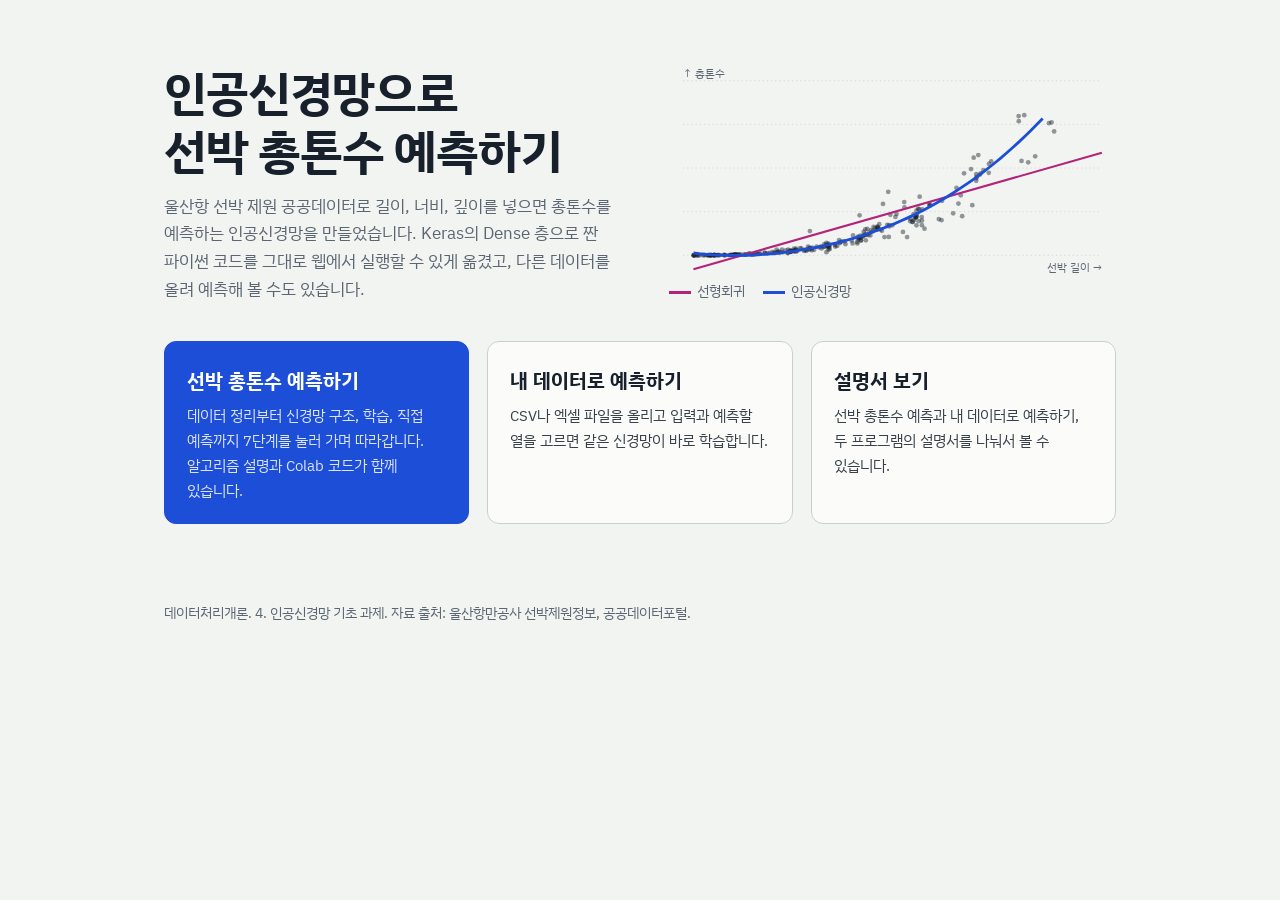
==== commit 8e1661d2: "Add files via upload" ====
--- a/index.html
+++ b/index.html
@@ -2,17 +2,16 @@
 <html lang="ko">
 <head>
 <meta charset="utf-8">
-<meta name="viewport" content="width=device-width, initial-scale=1, viewport-fit=cover">
+<meta name="viewport" content="width=device-width, initial-scale=1">
 <title>인공신경망 데이터 예측</title>
 <link rel="icon" href="data:image/svg+xml,<svg xmlns='http://www.w3.org/2000/svg' viewBox='0 0 100 100'><text y='.9em' font-size='90'>🚢</text></svg>">
 <link rel="preconnect" href="https://fonts.googleapis.com">
 <link rel="preconnect" href="https://fonts.gstatic.com" crossorigin>
-<link href="https://fonts.googleapis.com/css2?family=IBM+Plex+Sans+KR:wght@400;500;700&display=swap" rel="stylesheet">
+<link href="https://fonts.googleapis.com/css2?family=IBM+Plex+Mono:wght@400;500&family=IBM+Plex+Sans+KR:wght@400;500;600;700&display=swap" rel="stylesheet">
+<link rel="stylesheet" href="style.css">
 <style>
-:root{--paper:#F2F4F1;--panel:#FBFCFA;--ink:#17202B;--muted:#5B6672;--rule:#C9D0CB;--nn:#1D4ED8;--lr:#B4237A;--accent-ink:#fff;
-  --sans:"IBM Plex Sans KR","Apple SD Gothic Neo","Malgun Gothic",system-ui,sans-serif}
-@media (prefers-color-scheme: dark){:root{--paper:#141A21;--panel:#1A222B;--ink:#E5E9EE;--muted:#9AA5B1;--rule:#33404C;--nn:#6E9BFF;--lr:#F06AB8;--accent-ink:#0F151B}}
-*{box-sizing:border-box}
+:root{--accent-ink:#fff}
+@media (prefers-color-scheme: dark){:root{--accent-ink:#0F151B}}
 html,body{margin:0;background:var(--paper);color:var(--ink);font-family:var(--sans);word-break:keep-all;line-height:1.65}
 .wrap{max-width:1000px;margin:0 auto;padding:40px 24px 30px}
 .intro{display:grid;grid-template-columns:1.05fr 1fr;gap:36px;align-items:center;margin-top:24px}
@@ -24,7 +23,6 @@
 .key i{display:inline-block;width:22px;height:0;border-top:3px solid;vertical-align:middle;margin-right:6px}
 .choices{display:grid;grid-template-columns:repeat(3,1fr);gap:18px;margin-top:38px}
 @media (max-width:820px){.choices{grid-template-columns:1fr}}
-
 .choice{display:block;text-decoration:none;color:var(--ink);background:var(--panel);border:1px solid var(--rule);border-radius:12px;padding:22px 22px 20px}
 .choice:hover{border-color:var(--nn)}
 .choice.main{background:var(--nn);border-color:var(--nn);color:var(--accent-ink)}
@@ -32,17 +30,10 @@
 .choice span{display:block;opacity:.85;font-size:.95rem}
 .choice:focus-visible,.bar a:focus-visible,.bar button:focus-visible{outline:2px solid var(--nn);outline-offset:3px}
 footer{margin-top:48px;font-size:.85rem;color:var(--muted)}
-.bar{position:sticky;top:0;z-index:5;background:var(--paper);border-bottom:1px solid var(--rule)}
-.bar div{max-width:1000px;margin:0 auto;padding:10px 24px;display:flex;justify-content:space-between;align-items:center;gap:12px;flex-wrap:wrap}
-.bar a{color:var(--ink);text-decoration:none;font-weight:500}
-.others{display:flex;gap:8px;flex-wrap:wrap}
-.bar button{font:inherit;font-size:.92rem;cursor:pointer;background:transparent;color:var(--nn);border:1px solid var(--rule);border-radius:999px;padding:5px 14px}
-iframe{display:block;width:100%;border:0;height:calc(100vh - 56px);min-height:600px}
-[hidden]{display:none!important}
 </style>
 </head>
 <body>
-<main id="home" class="wrap">
+<main class="wrap">
   <div class="intro">
     <div>
       <h1>인공신경망으로<br>선박 총톤수 예측하기</h1>
@@ -61,1972 +52,20 @@
     </div>
   </div>
   <div class="choices">
-    <a class="choice main" href="#ship" data-go="ship">
+    <a class="choice main" href="ship.html">
       <strong>선박 총톤수 예측하기</strong>
       <span>데이터 정리부터 신경망 구조, 학습, 직접 예측까지 7단계를 눌러 가며 따라갑니다. 알고리즘 설명과 Colab 코드가 함께 있습니다.</span>
     </a>
-    <a class="choice" href="#general" data-go="general">
+    <a class="choice" href="general.html">
       <strong>내 데이터로 예측하기</strong>
       <span>CSV나 엑셀 파일을 올리고 입력과 예측할 열을 고르면 같은 신경망이 바로 학습합니다.</span>
     </a>
-    <a class="choice" href="#doc" data-go="doc">
+    <a class="choice" href="explain.html">
       <strong>설명서 보기</strong>
       <span>선박 총톤수 예측과 내 데이터로 예측하기, 두 프로그램의 설명서를 나눠서 볼 수 있습니다.</span>
     </a>
   </div>
   <footer>데이터처리개론. 4. 인공신경망 기초 과제. 자료 출처: 울산항만공사 선박제원정보, 공공데이터포털.</footer>
 </main>
-
-<div id="view" hidden>
-  <nav class="bar"><div>
-    <a href="#" data-go="home">← 처음 화면</a>
-    <span class="others" id="others"></span>
-  </div></nav>
-  <iframe id="f-ship" title="선박 총톤수 예측" data-doc="&lt;!DOCTYPE html&gt;
-&lt;html lang=&quot;ko&quot;&gt;
-&lt;head&gt;
-&lt;meta charset=&quot;utf-8&quot;&gt;
-&lt;meta name=&quot;viewport&quot; content=&quot;width=device-width, initial-scale=1&quot;&gt;
-&lt;title&gt;선박 주요 치수로 총톤수 예측하기&lt;/title&gt;
-&lt;link rel=&quot;preconnect&quot; href=&quot;https://fonts.googleapis.com&quot;&gt;
-&lt;link rel=&quot;preconnect&quot; href=&quot;https://fonts.gstatic.com&quot; crossorigin&gt;
-&lt;link href=&quot;https://fonts.googleapis.com/css2?family=IBM+Plex+Mono:wght@400;500&amp;family=IBM+Plex+Sans+KR:wght@400;500;600;700&amp;display=swap&quot; rel=&quot;stylesheet&quot;&gt;
-&lt;style&gt;
-:root{
-  --paper:#F2F4F1; --panel:#FBFCFA; --ink:#17202B; --muted:#5B6672;
-  --grid:#DCE1DD; --rule:#C9D0CB; --nn:#1D4ED8; --lr:#B4237A; --dot:#8C96A0;
-  --code-bg:#1B2430; --code-ink:#E6EAF0;
-  --sans:&quot;IBM Plex Sans KR&quot;,&quot;Apple SD Gothic Neo&quot;,&quot;Malgun Gothic&quot;,system-ui,sans-serif;
-  --mono:&quot;IBM Plex Mono&quot;,ui-monospace,&quot;SFMono-Regular&quot;,Consolas,monospace;
-}
-@media (prefers-color-scheme: dark){
-  :root{ --paper:#141A21; --panel:#1A222B; --ink:#E5E9EE; --muted:#9AA5B1;
-    --grid:#26303A; --rule:#33404C; --nn:#6E9BFF; --lr:#F06AB8; --dot:#6B7683; --code-bg:#0F151B; }
-}
-*{box-sizing:border-box}
-html{-webkit-text-size-adjust:100%}
-body{margin:0;word-break:keep-all;background:var(--paper);color:var(--ink);font-family:var(--sans);font-size:17px;line-height:1.7}
-.wrap{max-width:760px;margin:0 auto;padding:0 22px}
-header.hero{padding:56px 0 8px}
-h1{font-size:clamp(30px,5.4vw,46px);line-height:1.18;letter-spacing:-0.02em;font-weight:700;margin:0 0 14px}
-.lede{color:var(--muted);margin:0 0 28px;max-width:36em}
-.lab{background:var(--panel);border:1px solid var(--rule);border-radius:6px;padding:14px 14px 10px}
-canvas#plot{display:block;width:100%;height:340px}
-.legend{display:flex;flex-wrap:wrap;gap:18px;font-size:14px;color:var(--muted);margin:8px 2px 12px}
-.legend i{display:inline-block;width:18px;height:3px;vertical-align:middle;margin-right:6px;border-radius:2px}
-.controls{display:grid;grid-template-columns:1fr 1fr;gap:12px 18px;align-items:end;border-top:1px solid var(--grid);padding-top:12px}
-.controls label{font-size:14px;color:var(--muted);display:block}
-.controls input[type=range]{width:100%;accent-color:var(--nn)}
-.controls select{width:100%;font:inherit;font-size:15px;padding:6px 8px;border:1px solid var(--rule);border-radius:4px;background:var(--paper);color:var(--ink)}
-.btns{display:flex;gap:8px}
-button{font:inherit;font-size:15px;font-weight:600;border-radius:4px;padding:8px 14px;cursor:pointer;border:1px solid var(--ink);background:var(--ink);color:var(--paper)}
-button.ghost{background:transparent;color:var(--ink)}
-button:focus-visible,select:focus-visible,input:focus-visible,a:focus-visible{outline:2px solid var(--nn);outline-offset:2px}
-.datarow{display:flex;justify-content:space-between;align-items:center;gap:10px;flex-wrap:wrap;margin-bottom:10px}
-.dsname{margin:0;font-size:15px;color:var(--muted)} .dsname b{color:var(--ink)}
-.filebtn{display:inline-block;font-size:15px;font-weight:600;border-radius:4px;padding:8px 14px;cursor:pointer;border:1px solid var(--ink);background:var(--ink);color:var(--paper)}
-.filebtn input{position:absolute;width:1px;height:1px;opacity:0;pointer-events:none}
-.filebtn:focus-visible{outline:2px solid var(--nn);outline-offset:2px}
-.pick{display:grid;grid-template-columns:2fr 1fr;gap:12px 18px;padding:10px 0;border-top:1px solid var(--grid)}
-.pick fieldset{border:0;margin:0;padding:0;min-width:0} .pick legend,.pick label[for]{font-size:14px;color:var(--muted);padding:0;display:block;margin-bottom:4px}
-.pick select{width:100%;font:inherit;font-size:15px;padding:6px 8px;border:1px solid var(--rule);border-radius:4px;background:var(--paper);color:var(--ink)}
-.chips{display:flex;flex-wrap:wrap;gap:6px}
-.chip{position:relative;font-size:14px;cursor:pointer}
-.chip input{position:absolute;opacity:0}
-.chip span{display:inline-block;padding:4px 10px;border:1px solid var(--rule);border-radius:999px;background:var(--paper)}
-.chip input:checked+span{background:var(--nn);border-color:var(--nn);color:#fff}
-.chip input:disabled+span{opacity:.35;cursor:not-allowed;text-decoration:line-through}
-.chip input:focus-visible+span{outline:2px solid var(--nn);outline-offset:2px}
-#msg{margin:0 0 8px;font-size:14px;color:var(--muted);min-height:1.4em} #msg.err{color:var(--lr);font-weight:600}
-.dotkey{display:inline-block;width:8px!important;height:8px!important;border-radius:50%;background:var(--dot)}
-.plabel{margin:0;font-size:14px;color:var(--muted)}
-.pinputs{display:flex;flex-wrap:wrap;gap:10px}
-.controls .pin{display:flex;flex-direction:column;font-size:13px;color:var(--muted)}
-.pin input{width:110px;font:inherit;font-size:17px;font-weight:600;padding:5px 9px;border:1px solid var(--rule);border-radius:4px;background:var(--paper);color:var(--ink);margin:2px 0}
-.pin small{font-size:12px}
-#pout small{color:var(--muted);font-size:13px}
-@media (max-width:560px){ .pick{grid-template-columns:1fr} }
-.predict{grid-column:1/-1;border-top:1px solid var(--grid);padding-top:12px}
-.prow{display:flex;gap:16px;align-items:center;flex-wrap:wrap;margin-top:4px}
-.prow input{width:96px;font:inherit;font-size:18px;font-weight:600;padding:6px 10px;border:1px solid var(--rule);border-radius:4px;background:var(--paper);color:var(--ink)}
-#pout{margin:0;font-size:16px}
-#pout b{font-family:var(--mono);font-size:18px}
-#pout .nn{color:var(--nn)} #pout .lr{color:var(--lr)}
-.readout{grid-column:1/-1;display:flex;gap:22px;flex-wrap:wrap;font-size:14px;color:var(--muted)}
-.readout b{font-family:var(--mono);font-weight:500;color:var(--ink)}
-section{padding:46px 0 6px;border-bottom:1px solid var(--grid)}
-section:last-of-type{border-bottom:0}
-h2{font-size:25px;letter-spacing:-0.01em;margin:0 0 12px;font-weight:700}
-h3{font-size:18px;margin:26px 0 6px;font-weight:600}
-p{margin:0 0 14px}
-ol.flow{padding-left:1.3em;margin:0}
-ol.flow li{margin-bottom:6px;padding-left:4px}
-.eq{font-family:var(--mono);font-size:15px;background:var(--panel);border-left:3px solid var(--nn);padding:10px 14px;margin:8px 0 16px;overflow-x:auto;white-space:nowrap}
-table{border-collapse:collapse;width:100%;font-size:15px;margin:6px 0 10px}
-th,td{text-align:left;padding:9px 10px;border-bottom:1px solid var(--grid);vertical-align:top}
-th{font-weight:600;color:var(--muted);font-size:14px}
-td code,p code,li code{font-family:var(--mono);font-size:.88em;background:var(--panel);border:1px solid var(--grid);padding:1px 5px;border-radius:3px}
-.tablewrap{overflow-x:auto}
-#net{width:100%;height:auto;display:block;margin:10px 0 4px}
-.cell{margin:0 0 16px}
-.cell figcaption{display:flex;justify-content:space-between;align-items:center;font-size:14px;font-weight:600;color:var(--muted);margin-bottom:6px}
-.copy{font-size:13px;padding:4px 10px;background:transparent;color:var(--muted);border-color:var(--rule)}
-.cell pre{margin:0;background:var(--code-bg);color:var(--code-ink);border-radius:5px;padding:14px 16px;overflow-x:auto;font-family:var(--mono);font-size:13.5px;line-height:1.6}
-.allcode{display:flex;justify-content:flex-end;margin:0 0 14px}
-footer{color:var(--muted);font-size:14px;padding:30px 0 50px}
-@media (max-width:560px){ .controls{grid-template-columns:1fr} canvas#plot{height:260px} body{font-size:16px} }
-.altlink{font-size:15px;color:var(--muted);margin:-14px 0 24px} .altlink a{color:var(--nn)}
-.stepper{position:sticky;top:0;z-index:5;background:var(--paper);border-bottom:1px solid var(--rule);margin:0 -22px;padding:8px 22px}
-.stepper ol{list-style:none;margin:0;padding:0;display:flex;gap:0;overflow-x:auto;counter-reset:st}
-.stepper li{counter-increment:st;flex:0 0 auto}
-.stepper button{font-size:14px;font-weight:500;background:transparent;color:var(--muted);border:1px solid transparent;padding:6px 7px;white-space:nowrap}
-.stepper button::before{content:counter(st);display:inline-grid;place-items:center;width:20px;height:20px;border-radius:50%;border:1px solid var(--rule);font-size:12px;margin-right:5px;font-family:var(--mono)}
-.stepper button[aria-current=&quot;step&quot;]{color:var(--ink);border-color:var(--ink);font-weight:600}
-.stepper button[aria-current=&quot;step&quot;]::before{background:var(--ink);color:var(--paper);border-color:var(--ink)}
-.stepper button.done::before{background:var(--nn);border-color:var(--nn);color:#fff}
-.stage{padding:30px 0 10px}
-.panel{padding:0;border:0}
-.panel h2{font-size:28px}
-.chart{display:block;width:100%;height:340px;background:var(--panel);border:1px solid var(--rule);border-radius:6px}
-.chart.sm{height:250px}
-.cap,figcaption{font-size:14px;color:var(--muted);margin:6px 0 0}
-.viz{margin-top:18px}
-.seg{display:flex;align-items:center;gap:6px;margin-bottom:8px;font-size:14px;color:var(--muted);flex-wrap:wrap}
-.seg button{font-size:14px;padding:5px 12px;background:transparent;color:var(--ink);border-color:var(--rule)}
-.seg button[aria-pressed=&quot;true&quot;]{background:var(--ink);color:var(--paper);border-color:var(--ink)}
-.funnel{display:flex;flex-direction:column;gap:6px;margin:14px 0}
-.fbar{display:grid;grid-template-columns:minmax(150px,230px) 1fr;gap:10px;align-items:center;background:transparent;color:var(--ink);border:0;padding:2px 0;text-align:left;font-weight:400;cursor:pointer}
-.fbar .lbl{font-size:14px}
-.fbar .track{position:relative;height:26px;background:var(--grid);border-radius:3px;overflow:hidden}
-.fbar .fill{position:absolute;inset:0 auto 0 0;background:var(--nn);opacity:.85}
-.fbar .num{position:absolute;right:8px;top:3px;font-family:var(--mono);font-size:13px;color:var(--ink)}
-.fbar[aria-pressed=&quot;true&quot;] .lbl{font-weight:700}
-.fbar[aria-pressed=&quot;true&quot;] .fill{opacity:1}
-.note{background:var(--panel);border-left:3px solid var(--rule);padding:10px 14px;font-size:15px;min-height:1em}
-.note:empty{display:none}
-.btnrow{display:flex;gap:8px;flex-wrap:wrap;margin:10px 0}
-.sl{font-size:14px;color:var(--muted);display:block}
-#hidden{width:min(100%,360px);accent-color:var(--nn)}
-#net circle.hid{cursor:pointer}
-#net circle.hid:hover,#net circle.hid.sel{stroke:var(--ink);stroke-width:3}
-.detail{background:var(--panel);border:1px solid var(--rule);border-radius:6px;padding:12px 14px;font-size:15px}
-.detail .eq{margin:6px 0}
-.two{display:grid;grid-template-columns:1fr 1fr;gap:14px;margin:14px 0}
-.two figure{margin:0}
-details{margin:14px 0;border-top:1px solid var(--grid);padding-top:10px}
-summary{cursor:pointer;font-weight:600}
-.controls{margin:12px 0}
-.readout{grid-column:auto}
-.pager{display:flex;justify-content:space-between;margin:30px 0 10px;border-top:1px solid var(--grid);padding-top:16px}
-.pager button[disabled]{opacity:.3;cursor:default}
-.pinputs{display:flex;flex-wrap:wrap;gap:12px;margin:12px 0}
-.pin{display:flex;flex-direction:column;font-size:13px;color:var(--muted)}
-.pin input{width:130px;font:inherit;font-size:19px;font-weight:600;padding:6px 10px;border:1px solid var(--rule);border-radius:4px;background:var(--paper);color:var(--ink);margin:2px 0}
-.predout{font-size:17px;background:var(--panel);border:1px solid var(--rule);border-radius:6px;padding:14px 16px}
-.predout .big{font-family:var(--mono);font-size:30px;font-weight:500;color:var(--nn);display:block;line-height:1.2}
-.predout .lrv{color:var(--lr);font-family:var(--mono)}
-.predout small{color:var(--muted);display:block;margin-top:6px;font-size:14px}
-.dotkey{display:inline-block;width:8px;height:8px;border-radius:50%;margin-right:6px;vertical-align:middle}
-#result-table td.win{font-weight:700;color:var(--nn)}
-@media (max-width:620px){ .two{grid-template-columns:1fr} .fbar{grid-template-columns:1fr} .chart{height:280px} }
-&lt;/style&gt;
-&lt;/head&gt;
-&lt;body&gt;
-&lt;div class=&quot;wrap&quot;&gt;
-&lt;header class=&quot;hero&quot;&gt;
-  &lt;h1&gt;선박 주요 치수로 총톤수 예측하기&lt;/h1&gt;
-  &lt;p class=&quot;lede&quot;&gt;울산항에 입항한 선박의 길이, 너비, 깊이를 입력으로 받아 인공신경망이 총톤수를 예측합니다. 아래 단계를 하나씩 눌러 가며 데이터 정리부터 학습, 예측까지 따라가 보세요.&lt;/p&gt;
-  &lt;p class=&quot;altlink&quot;&gt;다른 데이터로 해보려면 &lt;a href=&quot;index.html#general&quot; target=&quot;_top&quot; data-goto=&quot;general&quot;&gt;내 데이터로 예측하기&lt;/a&gt;를 사용하세요. 전체 설명은 &lt;a href=&quot;index.html#doc&quot; target=&quot;_top&quot; data-goto=&quot;doc&quot; data-doctab=&quot;ship&quot;&gt;설명서&lt;/a&gt;에 있습니다.&lt;/p&gt;
-&lt;/header&gt;
-
-&lt;nav class=&quot;stepper&quot; aria-label=&quot;진행 단계&quot;&gt;
-  &lt;ol id=&quot;stepnav&quot;&gt;
-    &lt;li&gt;&lt;button type=&quot;button&quot; data-step=&quot;0&quot;&gt;데이터 소개&lt;/button&gt;&lt;/li&gt;
-    &lt;li&gt;&lt;button type=&quot;button&quot; data-step=&quot;1&quot;&gt;데이터 정리&lt;/button&gt;&lt;/li&gt;
-    &lt;li&gt;&lt;button type=&quot;button&quot; data-step=&quot;2&quot;&gt;정규화&lt;/button&gt;&lt;/li&gt;
-    &lt;li&gt;&lt;button type=&quot;button&quot; data-step=&quot;3&quot;&gt;신경망 구조&lt;/button&gt;&lt;/li&gt;
-    &lt;li&gt;&lt;button type=&quot;button&quot; data-step=&quot;4&quot;&gt;학습&lt;/button&gt;&lt;/li&gt;
-    &lt;li&gt;&lt;button type=&quot;button&quot; data-step=&quot;5&quot;&gt;결과 비교&lt;/button&gt;&lt;/li&gt;
-    &lt;li&gt;&lt;button type=&quot;button&quot; data-step=&quot;6&quot;&gt;직접 예측&lt;/button&gt;&lt;/li&gt;
-  &lt;/ol&gt;
-&lt;/nav&gt;
-
-&lt;main class=&quot;stage&quot;&gt;
-&lt;!-- 1 --&gt;
-&lt;section class=&quot;panel&quot; data-panel=&quot;0&quot;&gt;
-  &lt;h2&gt;데이터 소개&lt;/h2&gt;
-  &lt;div class=&quot;tablewrap&quot;&gt;&lt;table&gt;
-    &lt;tr&gt;&lt;th&gt;자료명&lt;/th&gt;&lt;td&gt;울산항만공사_선박제원정보 (2026.05.27 기준)&lt;/td&gt;&lt;/tr&gt;
-    &lt;tr&gt;&lt;th&gt;출처&lt;/th&gt;&lt;td&gt;공공데이터포털 (data.go.kr), 울산항만공사 선석운영지원시스템&lt;/td&gt;&lt;/tr&gt;
-    &lt;tr&gt;&lt;th&gt;원본 규모&lt;/th&gt;&lt;td&gt;90,604행, 9개 열&lt;/td&gt;&lt;/tr&gt;
-    &lt;tr&gt;&lt;th&gt;입력 X&lt;/th&gt;&lt;td&gt;선박길이 L, 선박너비 B, 선박깊이 D (m)&lt;/td&gt;&lt;/tr&gt;
-    &lt;tr&gt;&lt;th&gt;출력 Y&lt;/th&gt;&lt;td&gt;총톤수 GT&lt;/td&gt;&lt;/tr&gt;
-  &lt;/table&gt;&lt;/div&gt;
-  &lt;p&gt;총톤수는 선박 내부 공간의 크기를 나타내는 값이라 대략 &lt;b&gt;L × B × D&lt;/b&gt;, 즉 부피에 비례합니다. 세 치수가 서로 곱해지는 관계이기 때문에, 각 변수에 계수를 곱해 더하기만 하는 선형회귀로는 정확히 표현하기 어렵습니다. 선박 초기 설계 단계에서 주요 치수만으로 톤수를 추정하는 문제를 인공신경망으로 풀어 봅니다.&lt;/p&gt;
-  &lt;div class=&quot;viz&quot;&gt;
-    &lt;div class=&quot;seg&quot; role=&quot;group&quot; aria-label=&quot;가로축 선택&quot;&gt;
-      &lt;span&gt;가로축&lt;/span&gt;
-      &lt;button type=&quot;button&quot; data-xcol=&quot;0&quot; aria-pressed=&quot;true&quot;&gt;길이 L&lt;/button&gt;
-      &lt;button type=&quot;button&quot; data-xcol=&quot;1&quot; aria-pressed=&quot;false&quot;&gt;너비 B&lt;/button&gt;
-      &lt;button type=&quot;button&quot; data-xcol=&quot;2&quot; aria-pressed=&quot;false&quot;&gt;깊이 D&lt;/button&gt;
-    &lt;/div&gt;
-    &lt;canvas id=&quot;c-intro&quot; class=&quot;chart&quot; role=&quot;img&quot; aria-label=&quot;선택한 치수와 총톤수의 산점도&quot;&gt;&lt;/canvas&gt;
-    &lt;p class=&quot;cap&quot;&gt;정리된 데이터 중 3,000척을 무작위로 뽑아 표시했습니다. 치수가 커질수록 총톤수가 직선이 아니라 위로 휘어지며 급격히 커집니다.&lt;/p&gt;
-  &lt;/div&gt;
-&lt;/section&gt;
-
-&lt;!-- 2 --&gt;
-&lt;section class=&quot;panel&quot; data-panel=&quot;1&quot; hidden&gt;
-  &lt;h2&gt;데이터 정리&lt;/h2&gt;
-  &lt;p&gt;공공데이터에는 입력 실수나 빈 값을 대신한 숫자가 섞여 있습니다. 학습 전에 아래 규칙으로 걸러냈습니다. 막대를 누르면 해당 규칙의 설명이 나옵니다.&lt;/p&gt;
-  &lt;div id=&quot;funnel&quot; class=&quot;funnel&quot;&gt;&lt;/div&gt;
-  &lt;p id=&quot;funnel-note&quot; class=&quot;note&quot; aria-live=&quot;polite&quot;&gt;&lt;/p&gt;
-&lt;/section&gt;
-
-&lt;!-- 3 --&gt;
-&lt;section class=&quot;panel&quot; data-panel=&quot;2&quot; hidden&gt;
-  &lt;h2&gt;정규화&lt;/h2&gt;
-  &lt;p&gt;길이는 수백 m, 깊이는 수십 m, 총톤수는 수십만까지 단위가 제각각입니다. 시그모이드 함수는 입력이 너무 크면 출력이 0이나 1에 붙어 학습이 멈추기 때문에, 모든 값을 0~1 사이로 바꿔 줍니다.&lt;/p&gt;
-  &lt;div class=&quot;eq&quot;&gt;x′ = ( x − 최솟값 ) / ( 최댓값 − 최솟값 )&lt;/div&gt;
-  &lt;div class=&quot;tablewrap&quot;&gt;&lt;table id=&quot;norm-table&quot;&gt;&lt;/table&gt;&lt;/div&gt;
-  &lt;div class=&quot;btnrow&quot;&gt;&lt;button type=&quot;button&quot; id=&quot;pick-ship&quot; class=&quot;ghost&quot;&gt;다른 선박 뽑기&lt;/button&gt;&lt;/div&gt;
-&lt;/section&gt;
-
-&lt;!-- 4 --&gt;
-&lt;section class=&quot;panel&quot; data-panel=&quot;3&quot; hidden&gt;
-  &lt;h2&gt;신경망 구조&lt;/h2&gt;
-  &lt;p&gt;동그라미 하나하나가 &lt;b&gt;노드(node)&lt;/b&gt;, 세로 한 줄이 &lt;b&gt;층(layer)&lt;/b&gt;입니다. 앞 층의 모든 노드가 다음 층의 모든 노드와 연결되는 층을 &lt;b&gt;Dense 층&lt;/b&gt;이라고 합니다. 파란 은닉 노드를 누르면 그 노드가 하는 계산을 볼 수 있습니다.&lt;/p&gt;
-  &lt;label for=&quot;hidden&quot; class=&quot;sl&quot;&gt;은닉층 노드 개수: &lt;b id=&quot;hval&quot;&gt;6&lt;/b&gt;&lt;/label&gt;
-  &lt;input id=&quot;hidden&quot; type=&quot;range&quot; min=&quot;1&quot; max=&quot;12&quot; value=&quot;6&quot;&gt;
-  &lt;svg id=&quot;net&quot; viewBox=&quot;0 0 640 300&quot; role=&quot;img&quot; aria-label=&quot;입력 3개, 은닉층, 출력 1개 구조도&quot;&gt;&lt;/svg&gt;
-  &lt;p id=&quot;netcount&quot; class=&quot;cap&quot;&gt;&lt;/p&gt;
-  &lt;div id=&quot;node-detail&quot; class=&quot;detail&quot; aria-live=&quot;polite&quot;&gt;은닉 노드를 눌러 보세요.&lt;/div&gt;
-&lt;/section&gt;
-
-&lt;!-- 5 --&gt;
-&lt;section class=&quot;panel&quot; data-panel=&quot;4&quot; hidden&gt;
-  &lt;h2&gt;학습&lt;/h2&gt;
-  &lt;p&gt;예측값과 실제값의 차이를 제곱해 평균낸 오차(MSE)를 줄이는 방향으로 가중치를 조금씩 고치는 과정을 반복합니다.&lt;/p&gt;
-  &lt;div class=&quot;eq&quot;&gt;E = (1/n) Σ ( y − ŷ )²　　w ← w − η · ∂E/∂w&lt;/div&gt;
-  &lt;div class=&quot;controls&quot;&gt;
-    &lt;div class=&quot;btns&quot;&gt;
-      &lt;button id=&quot;run&quot; type=&quot;button&quot;&gt;학습 시작&lt;/button&gt;
-      &lt;button id=&quot;reset&quot; type=&quot;button&quot; class=&quot;ghost&quot;&gt;처음부터&lt;/button&gt;
-    &lt;/div&gt;
-    &lt;div&gt;
-      &lt;label for=&quot;lrate&quot;&gt;학습률 η&lt;/label&gt;
-      &lt;select id=&quot;lrate&quot;&gt;
-        &lt;option value=&quot;0.01&quot;&gt;0.01 (느리게)&lt;/option&gt;
-        &lt;option value=&quot;0.03&quot; selected&gt;0.03&lt;/option&gt;
-        &lt;option value=&quot;0.05&quot;&gt;0.05 (빠르게)&lt;/option&gt;
-      &lt;/select&gt;
-    &lt;/div&gt;
-    &lt;div class=&quot;readout&quot;&gt;
-      &lt;span&gt;epoch &lt;b id=&quot;ep&quot;&gt;0&lt;/b&gt;&lt;/span&gt;
-      &lt;span&gt;오차(MSE) &lt;b id=&quot;loss&quot;&gt;–&lt;/b&gt;&lt;/span&gt;
-      &lt;span&gt;테스트 R² &lt;b id=&quot;r2live&quot;&gt;–&lt;/b&gt;&lt;/span&gt;
-    &lt;/div&gt;
-  &lt;/div&gt;
-  &lt;div class=&quot;two&quot;&gt;
-    &lt;figure&gt;&lt;canvas id=&quot;c-loss&quot; class=&quot;chart sm&quot; role=&quot;img&quot; aria-label=&quot;epoch에 따른 오차 감소 그래프&quot;&gt;&lt;/canvas&gt;&lt;figcaption&gt;epoch에 따른 오차 (로그 눈금)&lt;/figcaption&gt;&lt;/figure&gt;
-    &lt;figure&gt;&lt;canvas id=&quot;c-live&quot; class=&quot;chart sm&quot; role=&quot;img&quot; aria-label=&quot;테스트 데이터의 실제 총톤수와 신경망 예측값&quot;&gt;&lt;/canvas&gt;&lt;figcaption&gt;테스트 선박의 실제값 vs 신경망 예측값&lt;/figcaption&gt;&lt;/figure&gt;
-  &lt;/div&gt;
-  &lt;details&gt;
-    &lt;summary&gt;가중치는 어떻게 고쳐지나 (오차 역전파)&lt;/summary&gt;
-    &lt;p&gt;출력 노드에서 계산한 오차를 합성함수의 미분법으로 은닉층까지 거꾸로 전달해 모든 가중치의 기울기를 구합니다. 은닉 노드 j가 입력 x&lt;sub&gt;k&lt;/sub&gt;에서 받는 가중치의 기울기는 다음과 같습니다.&lt;/p&gt;
-    &lt;div class=&quot;eq&quot;&gt;∂E/∂w&lt;sub&gt;jk&lt;/sub&gt; = −(2/n) Σ ( y − ŷ ) · v&lt;sub&gt;j&lt;/sub&gt; · σ(z&lt;sub&gt;j&lt;/sub&gt;)(1 − σ(z&lt;sub&gt;j&lt;/sub&gt;)) · x&lt;sub&gt;k&lt;/sub&gt;&lt;/div&gt;
-    &lt;p&gt;v&lt;sub&gt;j&lt;/sub&gt;는 은닉 노드 j에서 출력으로 가는 가중치이고, σ(z)(1 − σ(z))는 시그모이드의 미분입니다. 이 페이지와 Colab 코드는 경사하강법을 개선한 Adam 방식을 쓰는데, 원리는 같고 가중치마다 이동 폭을 자동으로 조절합니다.&lt;/p&gt;
-  &lt;/details&gt;
-&lt;/section&gt;
-
-&lt;!-- 6 --&gt;
-&lt;section class=&quot;panel&quot; data-panel=&quot;5&quot; hidden&gt;
-  &lt;h2&gt;결과 비교&lt;/h2&gt;
-  &lt;p id=&quot;train-hint&quot; class=&quot;note&quot;&gt;&lt;/p&gt;
-  &lt;div class=&quot;tablewrap&quot;&gt;&lt;table id=&quot;result-table&quot;&gt;&lt;/table&gt;&lt;/div&gt;
-  &lt;canvas id=&quot;c-result&quot; class=&quot;chart&quot; role=&quot;img&quot; aria-label=&quot;두 모델의 실제값 대비 예측값 산점도&quot;&gt;&lt;/canvas&gt;
-  &lt;div class=&quot;legend&quot;&gt;
-    &lt;span&gt;&lt;i class=&quot;dotkey&quot; style=&quot;background:var(--nn)&quot;&gt;&lt;/i&gt;인공신경망&lt;/span&gt;
-    &lt;span&gt;&lt;i class=&quot;dotkey&quot; style=&quot;background:var(--lr)&quot;&gt;&lt;/i&gt;선형회귀&lt;/span&gt;
-    &lt;span&gt;점선에 가까울수록 정확&lt;/span&gt;
-  &lt;/div&gt;
-  &lt;p&gt;선형회귀는 &lt;b&gt;총톤수 = a·L + b·B + c·D + 상수&lt;/b&gt;처럼 치수를 더하는 식이라, 부피처럼 곱해지는 관계를 따라가지 못합니다. 그래서 대형선은 작게 예측하고, 소형선은 아예 음수 톤수로 예측하는 경우가 생깁니다. 이 테스트 데이터에서도 선형회귀는 선박의 약 &lt;b id=&quot;lr-neg&quot;&gt;–&lt;/b&gt;%를 음수 톤수로 예측했습니다. 인공신경망은 시그모이드 노드 여러 개를 조합해 휘어진 관계를 스스로 만들어 내기 때문에 작은 배부터 큰 배까지 고르게 맞춥니다.&lt;/p&gt;
-&lt;/section&gt;
-
-&lt;!-- 7 --&gt;
-&lt;section class=&quot;panel&quot; data-panel=&quot;6&quot; hidden&gt;
-  &lt;h2&gt;직접 예측&lt;/h2&gt;
-  &lt;p&gt;선박의 주요 치수를 넣으면 학습된 신경망이 총톤수를 예측합니다.&lt;/p&gt;
-  &lt;div class=&quot;btnrow presets&quot;&gt;
-    &lt;button type=&quot;button&quot; class=&quot;ghost&quot; data-preset=&quot;30,7,3&quot;&gt;소형선 (30·7·3)&lt;/button&gt;
-    &lt;button type=&quot;button&quot; class=&quot;ghost&quot; data-preset=&quot;150,25,13&quot;&gt;중형선 (150·25·13)&lt;/button&gt;
-    &lt;button type=&quot;button&quot; class=&quot;ghost&quot; data-preset=&quot;330,60,30&quot;&gt;대형선 (330·60·30)&lt;/button&gt;
-  &lt;/div&gt;
-  &lt;div class=&quot;pinputs&quot;&gt;
-    &lt;label class=&quot;pin&quot;&gt;&lt;span&gt;길이 L (m)&lt;/span&gt;&lt;input id=&quot;inL&quot; type=&quot;number&quot; step=&quot;any&quot; inputmode=&quot;decimal&quot; value=&quot;150&quot;&gt;&lt;small&gt;10 ~ 400&lt;/small&gt;&lt;/label&gt;
-    &lt;label class=&quot;pin&quot;&gt;&lt;span&gt;너비 B (m)&lt;/span&gt;&lt;input id=&quot;inB&quot; type=&quot;number&quot; step=&quot;any&quot; inputmode=&quot;decimal&quot; value=&quot;25&quot;&gt;&lt;small id=&quot;rngB&quot;&gt;&lt;/small&gt;&lt;/label&gt;
-    &lt;label class=&quot;pin&quot;&gt;&lt;span&gt;깊이 D (m)&lt;/span&gt;&lt;input id=&quot;inD&quot; type=&quot;number&quot; step=&quot;any&quot; inputmode=&quot;decimal&quot; value=&quot;13&quot;&gt;&lt;small id=&quot;rngD&quot;&gt;&lt;/small&gt;&lt;/label&gt;
-  &lt;/div&gt;
-  &lt;div id=&quot;pred-out&quot; class=&quot;predout&quot; aria-live=&quot;polite&quot;&gt;&lt;/div&gt;
-&lt;/section&gt;
-
-&lt;div class=&quot;pager&quot;&gt;
-  &lt;button type=&quot;button&quot; id=&quot;prev&quot; class=&quot;ghost&quot;&gt;이전 단계&lt;/button&gt;
-  &lt;button type=&quot;button&quot; id=&quot;next&quot;&gt;다음 단계&lt;/button&gt;
-&lt;/div&gt;
-&lt;/main&gt;
-
-&lt;section id=&quot;map&quot;&gt;
-  &lt;h2&gt;강의 개념과 코드 대응&lt;/h2&gt;
-  &lt;div class=&quot;tablewrap&quot;&gt;
-  &lt;table&gt;
-    &lt;tr&gt;&lt;th&gt;강의 개념&lt;/th&gt;&lt;th&gt;코드&lt;/th&gt;&lt;/tr&gt;
-    &lt;tr&gt;&lt;td&gt;층(layer)&lt;/td&gt;&lt;td&gt;&lt;code&gt;keras.layers.Dense(...)&lt;/code&gt;&lt;/td&gt;&lt;/tr&gt;
-    &lt;tr&gt;&lt;td&gt;노드(o) 개수&lt;/td&gt;&lt;td&gt;&lt;code&gt;Dense(HIDDEN_NODES, ...)&lt;/code&gt;의 숫자, 입력 노드는 &lt;code&gt;Input(shape=(3,))&lt;/code&gt;&lt;/td&gt;&lt;/tr&gt;
-    &lt;tr&gt;&lt;td&gt;입력 × 가중치 + 바이어스&lt;/td&gt;&lt;td&gt;Dense 층 내부 계산, &lt;code&gt;layer.get_weights()&lt;/code&gt;로 확인&lt;/td&gt;&lt;/tr&gt;
-    &lt;tr&gt;&lt;td&gt;활성화 함수 φ&lt;/td&gt;&lt;td&gt;&lt;code&gt;activation=&quot;sigmoid&quot;&lt;/code&gt;&lt;/td&gt;&lt;/tr&gt;
-    &lt;tr&gt;&lt;td&gt;잔차제곱 최소화&lt;/td&gt;&lt;td&gt;&lt;code&gt;loss=&quot;mse&quot;&lt;/code&gt;&lt;/td&gt;&lt;/tr&gt;
-    &lt;tr&gt;&lt;td&gt;경사하강법&lt;/td&gt;&lt;td&gt;&lt;code&gt;optimizer=Adam(LEARNING_RATE)&lt;/code&gt;&lt;/td&gt;&lt;/tr&gt;
-    &lt;tr&gt;&lt;td&gt;반복 학습&lt;/td&gt;&lt;td&gt;&lt;code&gt;model.fit(..., epochs=EPOCHS)&lt;/code&gt;&lt;/td&gt;&lt;/tr&gt;
-  &lt;/table&gt;
-  &lt;/div&gt;
-&lt;/section&gt;
-
-&lt;section id=&quot;code&quot;&gt;
-  &lt;h2&gt;전체 코드 (Google Colab)&lt;/h2&gt;
-  &lt;p&gt;공공데이터포털에서 받은 원본 CSV를 Colab 왼쪽 폴더에 올리고, 셀을 하나씩 붙여넣어 위에서부터 실행합니다.&lt;/p&gt;
-  &lt;div class=&quot;allcode&quot;&gt;&lt;button class=&quot;ghost&quot; type=&quot;button&quot; id=&quot;copyall&quot;&gt;전체 코드 복사&lt;/button&gt;&lt;/div&gt;
-&lt;figure class=&quot;cell&quot;&gt;&lt;figcaption&gt;&lt;span&gt;1. 라이브러리 불러오기&lt;/span&gt;&lt;button class=&quot;copy&quot; type=&quot;button&quot;&gt;복사&lt;/button&gt;&lt;/figcaption&gt;&lt;pre&gt;&lt;code&gt;import numpy as np
-import pandas as pd
-import matplotlib.pyplot as plt
-from sklearn.preprocessing import MinMaxScaler
-from sklearn.model_selection import train_test_split
-from sklearn.linear_model import LinearRegression
-from sklearn.metrics import r2_score, mean_absolute_error
-from tensorflow import keras&lt;/code&gt;&lt;/pre&gt;&lt;/figure&gt;
-&lt;figure class=&quot;cell&quot;&gt;&lt;figcaption&gt;&lt;span&gt;2. 설정&lt;/span&gt;&lt;button class=&quot;copy&quot; type=&quot;button&quot;&gt;복사&lt;/button&gt;&lt;/figcaption&gt;&lt;pre&gt;&lt;code&gt;FILE_PATH = &amp;quot;/content/울산항만공사_선박제원정보_20260527.csv&amp;quot;   # 공공데이터포털에서 받은 원본 파일
-X_COLS = [&amp;quot;선박길이&amp;quot;, &amp;quot;선박너비&amp;quot;, &amp;quot;선박깊이&amp;quot;]   # 입력 노드 3개 (L, B, D)
-Y_COL = &amp;quot;총톤수&amp;quot;                              # 출력 노드 1개 (GT)
-
-HIDDEN_NODES = 6          # 은닉층 노드(o) 개수
-EPOCHS = 60               # 전체 데이터를 몇 번 반복 학습할지
-BATCH_SIZE = 256          # 가중치를 한 번 고칠 때 사용하는 데이터 개수
-LEARNING_RATE = 0.01      # 경사하강법의 이동 폭&lt;/code&gt;&lt;/pre&gt;&lt;/figure&gt;
-&lt;figure class=&quot;cell&quot;&gt;&lt;figcaption&gt;&lt;span&gt;3. 원본 데이터 불러오기&lt;/span&gt;&lt;button class=&quot;copy&quot; type=&quot;button&quot;&gt;복사&lt;/button&gt;&lt;/figcaption&gt;&lt;pre&gt;&lt;code&gt;try:
-    raw = pd.read_csv(FILE_PATH, encoding=&amp;quot;cp949&amp;quot;)    # 공공데이터는 대부분 cp949(EUC-KR)
-except UnicodeDecodeError:
-    raw = pd.read_csv(FILE_PATH, encoding=&amp;quot;utf-8-sig&amp;quot;)
-print(&amp;quot;원본 행 수:&amp;quot;, len(raw))
-raw.head()&lt;/code&gt;&lt;/pre&gt;&lt;/figure&gt;
-&lt;figure class=&quot;cell&quot;&gt;&lt;figcaption&gt;&lt;span&gt;4. 데이터 정리 (이상치 제거)&lt;/span&gt;&lt;button class=&quot;copy&quot; type=&quot;button&quot;&gt;복사&lt;/button&gt;&lt;/figcaption&gt;&lt;pre&gt;&lt;code&gt;df = raw[raw[&amp;quot;사용여부&amp;quot;] == &amp;quot;Y&amp;quot;]
-print(&amp;quot;사용여부 Y:&amp;quot;, len(df))
-
-df = df[X_COLS + [Y_COL]]
-df = df[(df &amp;gt; 0).all(axis=1)]
-print(&amp;quot;0 값 제거:&amp;quot;, len(df))
-
-df = df[(df[&amp;quot;총톤수&amp;quot;] &amp;lt; 999999) &amp;amp; (df[&amp;quot;선박길이&amp;quot;] &amp;lt; 999) &amp;amp; (df[&amp;quot;선박너비&amp;quot;] &amp;lt; 999) &amp;amp; (df[&amp;quot;선박깊이&amp;quot;] &amp;lt; 99.9)]
-print(&amp;quot;자리채움 값(999999 등) 제거:&amp;quot;, len(df))
-
-L, B, D = df[&amp;quot;선박길이&amp;quot;], df[&amp;quot;선박너비&amp;quot;], df[&amp;quot;선박깊이&amp;quot;]
-df = df[(L / B).between(2.5, 10) &amp;amp; (B / D).between(0.8, 4) &amp;amp; L.between(10, 400)]
-print(&amp;quot;배 모양으로 불가능한 치수 제거:&amp;quot;, len(df))
-
-C = df[&amp;quot;총톤수&amp;quot;] / (df[&amp;quot;선박길이&amp;quot;] * df[&amp;quot;선박너비&amp;quot;] * df[&amp;quot;선박깊이&amp;quot;])   # 부피 대비 톤수 비율
-df = df[C.between(0.15, 0.8)]
-print(&amp;quot;톤수와 치수가 맞지 않는 기록 제거:&amp;quot;, len(df))
-
-df = df.drop_duplicates()
-print(&amp;quot;중복 제거 후 최종:&amp;quot;, len(df))
-df.describe()&lt;/code&gt;&lt;/pre&gt;&lt;/figure&gt;
-&lt;figure class=&quot;cell&quot;&gt;&lt;figcaption&gt;&lt;span&gt;5. 전처리 (0~1 정규화 + 학습/테스트 분리)&lt;/span&gt;&lt;button class=&quot;copy&quot; type=&quot;button&quot;&gt;복사&lt;/button&gt;&lt;/figcaption&gt;&lt;pre&gt;&lt;code&gt;X = df[X_COLS].values
-Y = df[[Y_COL]].values
-
-x_scaler, y_scaler = MinMaxScaler(), MinMaxScaler()
-X_s = x_scaler.fit_transform(X)
-Y_s = y_scaler.fit_transform(Y)
-
-X_train, X_test, Y_train, Y_test = train_test_split(X_s, Y_s, test_size=0.2, random_state=42)
-print(&amp;quot;학습용:&amp;quot;, len(X_train), &amp;quot; 테스트용:&amp;quot;, len(X_test))&lt;/code&gt;&lt;/pre&gt;&lt;/figure&gt;
-&lt;figure class=&quot;cell&quot;&gt;&lt;figcaption&gt;&lt;span&gt;6. 인공신경망 만들기 (layer → Dense, o → node)&lt;/span&gt;&lt;button class=&quot;copy&quot; type=&quot;button&quot;&gt;복사&lt;/button&gt;&lt;/figcaption&gt;&lt;pre&gt;&lt;code&gt;model = keras.Sequential([
-    keras.Input(shape=(3,)),                                  # 입력층: 길이, 너비, 깊이
-    keras.layers.Dense(HIDDEN_NODES, activation=&amp;quot;sigmoid&amp;quot;),   # 은닉층: Σ(입력×w)+b → 시그모이드
-    keras.layers.Dense(1)                                     # 출력층: 총톤수
-])
-model.compile(optimizer=keras.optimizers.Adam(LEARNING_RATE), loss=&amp;quot;mse&amp;quot;)
-model.summary()&lt;/code&gt;&lt;/pre&gt;&lt;/figure&gt;
-&lt;figure class=&quot;cell&quot;&gt;&lt;figcaption&gt;&lt;span&gt;7. 학습 + 오차 감소 그래프&lt;/span&gt;&lt;button class=&quot;copy&quot; type=&quot;button&quot;&gt;복사&lt;/button&gt;&lt;/figcaption&gt;&lt;pre&gt;&lt;code&gt;history = model.fit(X_train, Y_train, epochs=EPOCHS, batch_size=BATCH_SIZE,
-                    validation_data=(X_test, Y_test), verbose=0)
-
-plt.plot(history.history[&amp;quot;loss&amp;quot;], label=&amp;quot;train loss&amp;quot;)
-plt.plot(history.history[&amp;quot;val_loss&amp;quot;], label=&amp;quot;test loss&amp;quot;)
-plt.yscale(&amp;quot;log&amp;quot;); plt.xlabel(&amp;quot;epoch&amp;quot;); plt.ylabel(&amp;quot;MSE (scaled)&amp;quot;); plt.legend()
-plt.title(&amp;quot;Loss during training&amp;quot;); plt.show()&lt;/code&gt;&lt;/pre&gt;&lt;/figure&gt;
-&lt;figure class=&quot;cell&quot;&gt;&lt;figcaption&gt;&lt;span&gt;8. 선형회귀와 비교&lt;/span&gt;&lt;button class=&quot;copy&quot; type=&quot;button&quot;&gt;복사&lt;/button&gt;&lt;/figcaption&gt;&lt;pre&gt;&lt;code&gt;y_true = y_scaler.inverse_transform(Y_test)
-pred_nn = y_scaler.inverse_transform(model.predict(X_test, verbose=0))
-lr = LinearRegression().fit(X_train, Y_train)
-pred_lr = y_scaler.inverse_transform(lr.predict(X_test))
-
-for name, p in [(&amp;quot;인공신경망&amp;quot;, pred_nn), (&amp;quot;선형회귀&amp;quot;, pred_lr)]:
-    print(f&amp;quot;{name}: R² = {r2_score(y_true, p):.3f}, 평균절대오차 = {mean_absolute_error(y_true, p):,.0f} 톤, &amp;quot;
-          f&amp;quot;음수 예측 비율 = {(p &amp;lt; 0).mean() * 100:.1f}%&amp;quot;)
-
-plt.figure(figsize=(6, 6))
-plt.scatter(y_true, pred_lr, s=4, alpha=0.4, label=&amp;quot;Linear regression&amp;quot;)
-plt.scatter(y_true, pred_nn, s=4, alpha=0.4, label=&amp;quot;Neural network&amp;quot;)
-lim = [0, y_true.max()]
-plt.plot(lim, lim, &amp;quot;k--&amp;quot;, label=&amp;quot;perfect&amp;quot;)
-plt.xlabel(&amp;quot;actual GT&amp;quot;); plt.ylabel(&amp;quot;predicted GT&amp;quot;); plt.legend(); plt.title(&amp;quot;Actual vs Predicted (test)&amp;quot;)
-plt.show()&lt;/code&gt;&lt;/pre&gt;&lt;/figure&gt;
-&lt;figure class=&quot;cell&quot;&gt;&lt;figcaption&gt;&lt;span&gt;9. 학습된 가중치 확인&lt;/span&gt;&lt;button class=&quot;copy&quot; type=&quot;button&quot;&gt;복사&lt;/button&gt;&lt;/figcaption&gt;&lt;pre&gt;&lt;code&gt;for i, layer in enumerate(model.layers):
-    w, b = layer.get_weights()
-    print(f&amp;quot;[층 {i+1}] 가중치 행렬 {w.shape} → {w.size}개, 바이어스 {b.size}개&amp;quot;)
-print(&amp;quot;은닉층 가중치 (행: 길이/너비/깊이, 열: 은닉 노드)&amp;quot;)
-print(np.round(model.layers[0].get_weights()[0], 2))&lt;/code&gt;&lt;/pre&gt;&lt;/figure&gt;
-&lt;figure class=&quot;cell&quot;&gt;&lt;figcaption&gt;&lt;span&gt;10. 선박 치수를 넣어 총톤수 예측&lt;/span&gt;&lt;button class=&quot;copy&quot; type=&quot;button&quot;&gt;복사&lt;/button&gt;&lt;/figcaption&gt;&lt;pre&gt;&lt;code&gt;L_in = float(input(&amp;quot;선박길이 L (m): &amp;quot;))
-B_in = float(input(&amp;quot;선박너비 B (m): &amp;quot;))
-D_in = float(input(&amp;quot;선박깊이 D (m): &amp;quot;))
-
-x_new = x_scaler.transform([[L_in, B_in, D_in]])
-gt_nn = y_scaler.inverse_transform(model.predict(x_new, verbose=0))[0, 0]
-gt_lr = y_scaler.inverse_transform(lr.predict(x_new))[0, 0]
-print(f&amp;quot;인공신경망 예측 총톤수: {gt_nn:,.0f} GT&amp;quot;)
-print(f&amp;quot;선형회귀   예측 총톤수: {gt_lr:,.0f} GT&amp;quot;)&lt;/code&gt;&lt;/pre&gt;&lt;/figure&gt;
-
-  &lt;textarea id=&quot;allsrc&quot; hidden&gt;# %% 1. 라이브러리 불러오기
-import numpy as np
-import pandas as pd
-import matplotlib.pyplot as plt
-from sklearn.preprocessing import MinMaxScaler
-from sklearn.model_selection import train_test_split
-from sklearn.linear_model import LinearRegression
-from sklearn.metrics import r2_score, mean_absolute_error
-from tensorflow import keras
-
-# %% 2. 설정
-FILE_PATH = &amp;quot;/content/울산항만공사_선박제원정보_20260527.csv&amp;quot;   # 공공데이터포털에서 받은 원본 파일
-X_COLS = [&amp;quot;선박길이&amp;quot;, &amp;quot;선박너비&amp;quot;, &amp;quot;선박깊이&amp;quot;]   # 입력 노드 3개 (L, B, D)
-Y_COL = &amp;quot;총톤수&amp;quot;                              # 출력 노드 1개 (GT)
-
-HIDDEN_NODES = 6          # 은닉층 노드(o) 개수
-EPOCHS = 60               # 전체 데이터를 몇 번 반복 학습할지
-BATCH_SIZE = 256          # 가중치를 한 번 고칠 때 사용하는 데이터 개수
-LEARNING_RATE = 0.01      # 경사하강법의 이동 폭
-
-# %% 3. 원본 데이터 불러오기
-try:
-    raw = pd.read_csv(FILE_PATH, encoding=&amp;quot;cp949&amp;quot;)    # 공공데이터는 대부분 cp949(EUC-KR)
-except UnicodeDecodeError:
-    raw = pd.read_csv(FILE_PATH, encoding=&amp;quot;utf-8-sig&amp;quot;)
-print(&amp;quot;원본 행 수:&amp;quot;, len(raw))
-raw.head()
-
-# %% 4. 데이터 정리 (이상치 제거)
-df = raw[raw[&amp;quot;사용여부&amp;quot;] == &amp;quot;Y&amp;quot;]
-print(&amp;quot;사용여부 Y:&amp;quot;, len(df))
-
-df = df[X_COLS + [Y_COL]]
-df = df[(df &amp;gt; 0).all(axis=1)]
-print(&amp;quot;0 값 제거:&amp;quot;, len(df))
-
-df = df[(df[&amp;quot;총톤수&amp;quot;] &amp;lt; 999999) &amp;amp; (df[&amp;quot;선박길이&amp;quot;] &amp;lt; 999) &amp;amp; (df[&amp;quot;선박너비&amp;quot;] &amp;lt; 999) &amp;amp; (df[&amp;quot;선박깊이&amp;quot;] &amp;lt; 99.9)]
-print(&amp;quot;자리채움 값(999999 등) 제거:&amp;quot;, len(df))
-
-L, B, D = df[&amp;quot;선박길이&amp;quot;], df[&amp;quot;선박너비&amp;quot;], df[&amp;quot;선박깊이&amp;quot;]
-df = df[(L / B).between(2.5, 10) &amp;amp; (B / D).between(0.8, 4) &amp;amp; L.between(10, 400)]
-print(&amp;quot;배 모양으로 불가능한 치수 제거:&amp;quot;, len(df))
-
-C = df[&amp;quot;총톤수&amp;quot;] / (df[&amp;quot;선박길이&amp;quot;] * df[&amp;quot;선박너비&amp;quot;] * df[&amp;quot;선박깊이&amp;quot;])   # 부피 대비 톤수 비율
-df = df[C.between(0.15, 0.8)]
-print(&amp;quot;톤수와 치수가 맞지 않는 기록 제거:&amp;quot;, len(df))
-
-df = df.drop_duplicates()
-print(&amp;quot;중복 제거 후 최종:&amp;quot;, len(df))
-df.describe()
-
-# %% 5. 전처리 (0~1 정규화 + 학습/테스트 분리)
-X = df[X_COLS].values
-Y = df[[Y_COL]].values
-
-x_scaler, y_scaler = MinMaxScaler(), MinMaxScaler()
-X_s = x_scaler.fit_transform(X)
-Y_s = y_scaler.fit_transform(Y)
-
-X_train, X_test, Y_train, Y_test = train_test_split(X_s, Y_s, test_size=0.2, random_state=42)
-print(&amp;quot;학습용:&amp;quot;, len(X_train), &amp;quot; 테스트용:&amp;quot;, len(X_test))
-
-# %% 6. 인공신경망 만들기 (layer → Dense, o → node)
-model = keras.Sequential([
-    keras.Input(shape=(3,)),                                  # 입력층: 길이, 너비, 깊이
-    keras.layers.Dense(HIDDEN_NODES, activation=&amp;quot;sigmoid&amp;quot;),   # 은닉층: Σ(입력×w)+b → 시그모이드
-    keras.layers.Dense(1)                                     # 출력층: 총톤수
-])
-model.compile(optimizer=keras.optimizers.Adam(LEARNING_RATE), loss=&amp;quot;mse&amp;quot;)
-model.summary()
-
-# %% 7. 학습 + 오차 감소 그래프
-history = model.fit(X_train, Y_train, epochs=EPOCHS, batch_size=BATCH_SIZE,
-                    validation_data=(X_test, Y_test), verbose=0)
-
-plt.plot(history.history[&amp;quot;loss&amp;quot;], label=&amp;quot;train loss&amp;quot;)
-plt.plot(history.history[&amp;quot;val_loss&amp;quot;], label=&amp;quot;test loss&amp;quot;)
-plt.yscale(&amp;quot;log&amp;quot;); plt.xlabel(&amp;quot;epoch&amp;quot;); plt.ylabel(&amp;quot;MSE (scaled)&amp;quot;); plt.legend()
-plt.title(&amp;quot;Loss during training&amp;quot;); plt.show()
-
-# %% 8. 선형회귀와 비교
-y_true = y_scaler.inverse_transform(Y_test)
-pred_nn = y_scaler.inverse_transform(model.predict(X_test, verbose=0))
-lr = LinearRegression().fit(X_train, Y_train)
-pred_lr = y_scaler.inverse_transform(lr.predict(X_test))
-
-for name, p in [(&amp;quot;인공신경망&amp;quot;, pred_nn), (&amp;quot;선형회귀&amp;quot;, pred_lr)]:
-    print(f&amp;quot;{name}: R² = {r2_score(y_true, p):.3f}, 평균절대오차 = {mean_absolute_error(y_true, p):,.0f} 톤, &amp;quot;
-          f&amp;quot;음수 예측 비율 = {(p &amp;lt; 0).mean() * 100:.1f}%&amp;quot;)
-
-plt.figure(figsize=(6, 6))
-plt.scatter(y_true, pred_lr, s=4, alpha=0.4, label=&amp;quot;Linear regression&amp;quot;)
-plt.scatter(y_true, pred_nn, s=4, alpha=0.4, label=&amp;quot;Neural network&amp;quot;)
-lim = [0, y_true.max()]
-plt.plot(lim, lim, &amp;quot;k--&amp;quot;, label=&amp;quot;perfect&amp;quot;)
-plt.xlabel(&amp;quot;actual GT&amp;quot;); plt.ylabel(&amp;quot;predicted GT&amp;quot;); plt.legend(); plt.title(&amp;quot;Actual vs Predicted (test)&amp;quot;)
-plt.show()
-
-# %% 9. 학습된 가중치 확인
-for i, layer in enumerate(model.layers):
-    w, b = layer.get_weights()
-    print(f&amp;quot;[층 {i+1}] 가중치 행렬 {w.shape} → {w.size}개, 바이어스 {b.size}개&amp;quot;)
-print(&amp;quot;은닉층 가중치 (행: 길이/너비/깊이, 열: 은닉 노드)&amp;quot;)
-print(np.round(model.layers[0].get_weights()[0], 2))
-
-# %% 10. 선박 치수를 넣어 총톤수 예측
-L_in = float(input(&amp;quot;선박길이 L (m): &amp;quot;))
-B_in = float(input(&amp;quot;선박너비 B (m): &amp;quot;))
-D_in = float(input(&amp;quot;선박깊이 D (m): &amp;quot;))
-
-x_new = x_scaler.transform([[L_in, B_in, D_in]])
-gt_nn = y_scaler.inverse_transform(model.predict(x_new, verbose=0))[0, 0]
-gt_lr = y_scaler.inverse_transform(lr.predict(x_new))[0, 0]
-print(f&amp;quot;인공신경망 예측 총톤수: {gt_nn:,.0f} GT&amp;quot;)
-print(f&amp;quot;선형회귀   예측 총톤수: {gt_lr:,.0f} GT&amp;quot;)&lt;/textarea&gt;
-&lt;/section&gt;
-
-&lt;footer&gt;데이터처리개론 2026년 2학기 과제. 자료 출처: 울산항만공사 선박제원정보, 공공데이터포털.&lt;/footer&gt;
-&lt;/div&gt;
-&lt;script&gt;
-(function(){
-  const $ = id =&gt; document.getElementById(id);
-  const css = n =&gt; getComputedStyle(document.documentElement).getPropertyValue(n).trim();
-  const RAW = [[26.5, 8.0, 3.7, 164], [245.16, 32.25, 15.59, 40165], [49.1, 8.5, 4.0, 497], [165.8, 27.4, 14.3, 18334], [292.0, 45.0, 24.9, 94542], [107.2, 19.5, 11.1, 6521], [52.0, 9.0, 4.0, 401], [282.6, 45.0, 23.8, 87831], [290.2, 45.8, 26.0, 113876], [228.0, 36.0, 19.3, 45196], [34.3, 10.0, 4.6, 293], [71.8, 11.5, 6.7, 1279], [225.3, 32.26, 20.0, 44735], [185.78, 32.26, 18.0, 32296], [113.5, 17.6, 8.3, 5372], [241.1, 44.0, 23.2, 70933], [25.3, 6.3, 3.0, 72], [196.0, 36.0, 18.5, 39377], [323.9, 60.0, 29.4, 160007], [125.79, 20.5, 11.5, 8839], [30.5, 9.5, 4.0, 187], [240.7, 32.25, 17.01, 39537], [107.6, 16.5, 8.7, 5420], [176.96, 32.2, 18.2, 30241], [167.0, 29.5, 14.0, 21456], [180.0, 32.3, 13.4, 48017], [83.9, 14.3, 8.4, 2416], [136.44, 23.0, 12.5, 11438], [185.2, 32.0, 16.1, 26718], [165.61, 27.5, 16.5, 20738], [23.7, 5.3, 2.0, 141], [268.8, 50.0, 23.0, 84716], [225.32, 32.26, 20.0, 44732], [20.25, 5.0, 1.96, 31], [109.0, 14.8, 5.0, 2463], [265.3, 48.0, 23.2, 81493], [228.0, 30.5, 18.6, 40549], [322.0, 60.0, 29.4, 154487], [186.62, 29.99, 15.0, 26411], [327.17, 60.0, 31.0, 170611], [13.6, 2.9, 1.0, 10], [110.8, 19.6, 14.0, 8621], [117.3, 17.8, 9.8, 4970], [194.9, 32.3, 18.5, 36394], [147.0, 22.8, 13.2, 12440], [323.49, 60.0, 29.35, 156341], [12.7, 3.7, 1.3, 12], [265.5, 48.0, 23.6, 82650], [139.3, 22.9, 7.2, 9997], [242.98, 44.0, 21.2, 62533], [184.08, 28.2, 20.76, 41886], [140.7, 20.3, 11.9, 10333], [106.9, 19.6, 13.2, 7762], [16.55, 4.0, 1.7, 17], [11.3, 2.4, 0.7, 5], [14.0, 3.5, 1.5, 16], [101.6, 15.2, 9.7, 5243], [62.5, 20.0, 5.0, 1537], [56.6, 10.8, 5.3, 1014], [106.0, 18.2, 11.2, 6092], [194.32, 38.0, 21.89, 75929], [30.9, 6.3, 2.9, 141], [148.2, 24.6, 13.6, 13720], [147.4, 22.75, 14.9, 13893], [136.4, 18.7, 8.1, 7098], [101.9, 19.0, 10.7, 5807], [263.0, 32.2, 18.3, 50963], [21.6, 5.1, 2.0, 35], [65.79, 11.0, 6.95, 1300], [169.02, 28.2, 14.2, 19992], [172.5, 28.2, 14.3, 21216], [23.9, 7.2, 3.5, 154], [93.5, 14.0, 8.0, 2950], [286.9, 40.0, 20.3, 73675], [63.5, 11.0, 6.1, 1076], [222.59, 32.26, 19.93, 68871], [189.9, 32.2, 15.7, 28780], [94.0, 15.0, 7.7, 3178], [220.51, 42.0, 21.5, 55898], [34.4, 6.6, 3.3, 251], [144.7, 21.3, 12.7, 10060], [101.7, 17.2, 9.2, 4862], [106.7, 18.9, 10.5, 5819], [118.2, 18.2, 10.3, 8289], [196.0, 38.0, 21.1, 72684], [185.2, 41.5, 12.0, 32793], [26.6, 10.0, 7.5, 618], [165.49, 28.0, 18.28, 33131], [351.3, 48.4, 29.9, 142620], [37.4, 7.2, 3.2, 206], [145.5, 21.1, 12.9, 10105], [240.1, 43.0, 21.0, 56899], [199.9, 32.26, 19.3, 38988], [148.9, 24.8, 19.9, 17200], [200.6, 30.2, 16.7, 26833], [52.8, 10.2, 6.2, 857], [179.4, 28.4, 15.6, 22746], [32.0, 7.3, 3.1, 140], [90.4, 20.0, 7.7, 3963], [112.0, 21.0, 11.6, 8145], [26.4, 10.5, 3.0, 147], [223.11, 38.0, 19.9, 49737], [167.2, 25.0, 13.4, 14961], [214.0, 32.2, 17.9, 34290], [94.54, 17.0, 8.8, 4095], [190.9, 32.26, 18.6, 34456], [354.4, 48.2, 25.6, 141950], [140.6, 25.0, 13.6, 12963], [64.4, 11.5, 6.3, 1257], [91.0, 18.5, 9.2, 4157], [30.5, 5.4, 2.5, 88], [197.05, 32.25, 18.6, 34650], [79.5, 13.0, 7.7, 2245], [163.0, 26.5, 14.2, 17590], [218.0, 32.3, 19.0, 38481], [11.7, 3.3, 1.3, 10], [162.4, 22.8, 14.75, 15686], [94.08, 15.4, 7.1, 3216], [157.0, 27.6, 15.9, 19549], [176.9, 32.2, 14.0, 23190], [30.2, 7.0, 3.6, 172], [185.6, 32.3, 18.0, 33044], [230.12, 38.0, 19.5, 49565], [298.97, 46.4, 21.02, 114221], [164.4, 27.5, 14.7, 18644], [275.05, 35.8, 14.2, 98811], [149.7, 22.9, 18.0, 13250], [185.4, 32.2, 17.1, 27208], [230.2, 43.0, 18.5, 50864], [162.7, 25.0, 17.8, 24946], [163.6, 25.1, 10.5, 14413], [175.38, 32.2, 19.1, 29260], [27.41, 5.6, 2.7, 100], [323.9, 53.6, 26.4, 129782], [44.0, 8.2, 3.6, 498], [35.54, 8.0, 3.5, 205], [11.3, 2.9, 1.2, 9], [32.4, 8.8, 3.8, 380], [222.84, 32.26, 20.25, 43498], [54.0, 8.8, 3.9, 477], [79.54, 17.99, 8.0, 3793], [10.0, 2.4, 0.9, 5], [100.9, 19.8, 13.8, 7816], [222.0, 32.2, 19.9, 42887], [132.0, 19.0, 10.0, 7361], [58.9, 10.0, 4.5, 945], [237.0, 42.03, 21.33, 60379], [127.9, 15.9, 7.5, 5968], [258.9, 32.2, 16.7, 40741], [106.0, 16.0, 5.8, 1730], [100.0, 15.0, 7.0, 2542], [221.6, 36.6, 20.4, 44549], [79.99, 14.0, 7.3, 2398], [96.06, 14.5, 9.5, 3836], [174.3, 29.0, 16.1, 25929], [38.2, 7.0, 3.8, 317], [140.0, 18.1, 10.6, 6988], [14.5, 4.3, 1.6, 20], [17.5, 4.0, 2.0, 37], [181.0, 30.0, 16.0, 26586], [196.0, 32.2, 18.9, 35906], [82.0, 12.6, 6.4, 1935], [294.1, 32.2, 21.6, 54152], [150.32, 23.0, 13.0, 13204], [105.7, 18.6, 10.5, 5738], [103.1, 17.4, 8.9, 4939], [51.5, 9.0, 3.85, 824], [20.92, 5.5, 3.01, 59], [125.7, 21.5, 9.3, 8963], [180.0, 32.0, 16.2, 25709], [37.44, 10.0, 2.85, 247], [47.7, 8.4, 2.3, 181], [266.0, 48.0, 23.7, 83850], [106.44, 18.2, 11.0, 6094], [185.0, 32.3, 18.0, 32987], [163.0, 24.2, 13.4, 15278], [32.13, 7.0, 3.7, 181], [219.95, 32.2, 20.6, 40803], [317.1, 57.2, 30.4, 153347], [165.3, 25.0, 14.0, 16510], [181.0, 23.0, 14.5, 17677], [30.75, 9.5, 4.46, 200], [224.7, 32.3, 20.2, 44855], [20.1, 4.4, 1.7, 29], [145.0, 23.0, 10.0, 11999], [81.39, 16.0, 9.6, 3525], [80.5, 13.0, 7.9, 2199], [76.0, 13.6, 6.8, 2030], [294.0, 47.5, 24.7, 102039], [50.0, 9.3, 5.0, 804], [194.9, 32.3, 18.5, 36449], [18.8, 4.1, 1.8, 31], [54.3, 9.6, 5.0, 885], [244.3, 32.2, 19.3, 41507], [171.0, 31.0, 17.0, 25100], [65.0, 11.5, 5.7, 1411], [38.0, 7.0, 3.7, 276], [218.0, 32.0, 19.5, 41480], [57.0, 10.0, 5.5, 661], [182.8, 32.2, 17.0, 30053], [176.9, 32.2, 17.2, 26751], [128.5, 23.0, 11.5, 9865], [170.14, 26.0, 13.6, 17255], [79.96, 13.5, 7.25, 2396], [169.0, 27.0, 15.0, 20232], [142.4, 23.4, 13.0, 10318], [286.6, 37.1, 21.8, 60133], [220.4, 32.2, 19.0, 38563], [259.0, 37.3, 19.4, 46854], [43.1, 8.5, 3.6, 482], [107.18, 18.5, 8.6, 5496], [200.0, 32.3, 19.2, 35832], [225.55, 42.6, 19.8, 52902], [232.47, 32.25, 19.0, 40315], [174.6, 27.0, 14.6, 17138], [168.0, 27.2, 13.8, 16986], [277.0, 49.0, 27.08, 118608], [320.0, 54.0, 26.4, 129325], [156.0, 22.0, 10.0, 11818], [94.05, 15.7, 8.0, 3346], [183.7, 28.5, 15.1, 24099], [137.5, 24.0, 13.2, 16071], [140.7, 20.3, 11.9, 9580], [77.0, 14.3, 7.5, 1722], [19.3, 3.9, 1.9, 32], [220.0, 36.6, 22.2, 49118], [16.0, 3.8, 1.9, 22], [177.5, 27.4, 17.2, 23297], [222.6, 32.3, 19.9, 68392], [192.2, 32.25, 20.61, 49844], [272.26, 43.4, 20.74, 96508], [44.1, 8.3, 3.6, 520], [49.3, 9.0, 4.0, 450], [32.7, 9.8, 5.0, 404], [138.4, 24.0, 13.1, 11918], [21.4, 4.8, 2.4, 38], [385.6, 59.0, 25.8, 219277], [113.4, 16.6, 10.0, 4430], [115.6, 18.0, 10.7, 6670], [13.6, 4.1, 1.1, 17], [204.2, 32.3, 18.5, 35711], [320.4, 60.0, 27.4, 161974], [104.0, 15.0, 11.0, 3765], [166.4, 22.8, 14.1, 15259], [54.7, 10.0, 4.3, 496], [149.1, 25.8, 16.3, 17527], [33.5, 7.3, 3.7, 243], [79.5, 14.2, 8.98, 1893], [175.5, 32.2, 19.1, 30100], [221.6, 29.8, 16.4, 27681], [137.6, 20.5, 11.8, 9027], [177.03, 27.4, 16.8, 24463], [63.13, 12.13, 7.25, 1517], [41.8, 7.9, 3.6, 463], [169.5, 32.0, 15.2, 22633], [162.5, 30.6, 16.2, 22817], [62.4, 15.0, 5.0, 987], [194.8, 32.2, 18.5, 36367], [280.0, 47.0, 24.4, 93006], [173.52, 29.8, 15.0, 23247], [269.0, 43.0, 20.74, 93498], [47.06, 15.0, 4.0, 627], [160.4, 27.2, 13.6, 17019], [222.7, 32.2, 22.1, 74255], [174.4, 28.4, 18.2, 25097], [44.5, 9.7, 4.7, 463], [183.0, 30.0, 18.2, 23594], [55.0, 8.0, 9.0, 635], [226.2, 32.3, 20.0, 43229], [234.9, 42.0, 21.3, 58156], [48.0, 8.5, 3.7, 300], [182.0, 32.2, 18.5, 45571], [196.52, 32.26, 18.8, 36216], [172.0, 32.2, 18.1, 26916], [168.9, 23.4, 14.2, 15514], [172.3, 32.0, 16.2, 25487], [51.0, 9.1, 4.0, 498], [27.0, 6.5, 2.7, 75], [225.1, 32.26, 20.0, 43043], [243.0, 32.2, 20.0, 45780], [144.6, 22.2, 13.4, 11615], [173.2, 26.6, 13.5, 16311], [225.0, 32.3, 19.2, 40166], [168.8, 32.24, 13.5, 44120], [23.2, 7.5, 2.3, 141], [153.4, 23.8, 16.9, 16940], [165.0, 32.2, 15.0, 22714], [224.6, 42.0, 21.4, 57312], [117.6, 18.5, 9.5, 6052], [179.6, 32.0, 18.3, 28877], [24.3, 5.2, 2.4, 107], [139.4, 21.2, 12.4, 10284], [49.3, 8.9, 3.9, 619], [108.7, 19.6, 9.2, 5762], [229.0, 32.26, 20.05, 44120], [181.5, 32.26, 17.5, 32505], [173.36, 32.26, 23.78, 50309], [44.96, 8.8, 3.6, 289], [36.9, 6.7, 3.2, 150], [30.96, 6.6, 2.8, 99], [155.2, 27.6, 11.64, 27087], [199.98, 32.24, 19.3, 36145], [100.5, 16.8, 8.9, 4430], [108.77, 20.3, 6.07, 9979], [81.28, 12.0, 5.1, 1722], [85.0, 15.4, 7.0, 2475], [99.2, 19.0, 10.6, 5780], [194.9, 30.6, 18.5, 28892], [245.8, 30.6, 16.5, 32629], [15.3, 5.85, 1.78, 33], [148.73, 21.25, 12.6, 10836], [180.0, 32.2, 19.1, 29967], [220.8, 32.2, 20.6, 41503], [65.8, 11.0, 5.6, 995], [19.5, 5.0, 2.3, 49], [194.8, 32.2, 18.5, 36322], [17.7, 3.8, 1.7, 24], [92.7, 13.5, 7.0, 2729], [165.9, 26.3, 16.01, 18846], [186.2, 32.2, 18.8, 32478], [245.0, 32.3, 16.4, 39941], [281.0, 45.0, 24.7, 90111], [291.89, 45.0, 24.5, 92475], [222.0, 32.26, 20.0, 43498], [102.67, 14.8, 5.0, 2360], [215.0, 36.6, 22.03, 47197], [172.0, 30.0, 14.7, 23368], [185.7, 32.26, 18.0, 32378], [180.6, 31.0, 16.5, 26071], [123.3, 21.0, 11.0, 8590], [112.4, 18.55, 10.15, 6419], [176.8, 30.0, 15.1, 25163], [261.2, 43.0, 23.9, 77273], [195.4, 32.24, 19.3, 36170], [150.2, 24.7, 13.4, 13367], [151.93, 27.1, 14.2, 16363], [170.9, 28.0, 14.0, 19972], [236.0, 42.8, 22.1, 60284], [265.1, 48.0, 23.2, 81409], [224.98, 32.2, 18.3, 35879], [11.0, 2.8, 1.1, 8], [86.1, 13.6, 7.0, 2283], [225.0, 32.26, 20.0, 44114], [63.0, 10.0, 5.0, 644], [145.5, 26.0, 16.0, 20398], [52.79, 9.4, 4.4, 430], [165.4, 22.8, 13.8, 14555], [140.64, 22.3, 11.1, 9503], [43.9, 8.2, 3.65, 464], [324.0, 60.0, 29.0, 159930], [171.18, 27.2, 15.26, 21238], [166.5, 27.0, 14.6, 18866], [163.8, 25.5, 14.02, 16103], [139.0, 20.6, 10.0, 7627], [100.1, 17.1, 9.6, 4075], [140.7, 21.0, 9.6, 9595], [185.9, 32.2, 17.8, 31872], [222.8, 38.0, 20.7, 50695], [55.0, 10.0, 5.0, 1427], [277.61, 44.2, 20.75, 100244], [99.0, 15.8, 7.3, 3387], [55.26, 16.5, 6.8, 2194], [269.9, 48.0, 23.2, 82891], [165.0, 27.5, 12.0, 17130], [78.7, 13.0, 6.5, 2418], [199.9, 32.2, 22.4, 38844], [182.9, 32.3, 17.0, 30053], [70.5, 12.0, 7.0, 1457], [186.5, 32.3, 18.1, 31532], [70.2, 12.0, 7.4, 1377], [220.0, 36.6, 22.0, 47190], [263.3, 40.0, 20.3, 66289], [169.45, 28.4, 14.25, 20236], [149.9, 26.4, 14.0, 16177], [127.81, 20.2, 10.3, 6592], [184.3, 32.2, 18.5, 33226], [240.44, 44.0, 21.0, 62385], [214.7, 32.2, 18.7, 36225], [72.9, 12.4, 8.3, 1974], [206.0, 29.6, 11.0, 23476], [10.0, 3.0, 1.0, 6], [162.4, 25.0, 13.8, 16166], [102.1, 18.3, 9.2, 4887], [99.3, 15.0, 8.2, 3606], [369.17, 53.6, 23.01, 172405], [106.1, 16.9, 8.4, 4357], [73.3, 16.0, 4.6, 3423], [29.0, 6.0, 3.0, 160], [102.8, 18.2, 8.5, 4688], [24.3, 7.8, 3.6, 149], [153.5, 23.0, 13.0, 12323], [225.5, 32.2, 20.2, 43380], [11.7, 3.1, 0.9, 7], [105.4, 16.0, 8.3, 5103], [175.0, 32.2, 18.0, 28256], [168.0, 27.5, 14.3, 18037], [189.9, 32.26, 17.2, 31117], [50.1, 8.6, 3.9, 589], [89.5, 15.6, 8.2, 3269], [106.1, 17.4, 8.8, 5464], [174.5, 30.0, 14.1, 21525], [172.88, 30.5, 15.8, 23277], [56.0, 10.5, 4.9, 550], [17.7, 3.3, 2.1, 28], [94.6, 18.6, 12.1, 6049], [65.4, 16.0, 7.2, 2551], [19.15, 4.46, 2.3, 50], [318.26, 43.2, 20.23, 94483], [33.91, 7.0, 3.5, 125], [12.7, 2.6, 1.3, 11], [292.0, 45.0, 25.0, 92752], [56.96, 9.0, 3.9, 487], [166.6, 28.2, 18.0, 21586], [383.62, 51.0, 25.63, 168423], [136.4, 23.0, 12.5, 11316], [189.1, 30.0, 16.2, 24805], [220.7, 32.2, 19.8, 40343], [294.0, 50.0, 25.2, 109768], [98.0, 16.5, 8.5, 3993], [68.2, 13.0, 6.8, 1548], [29.4, 8.0, 3.6, 156], [280.45, 45.0, 24.4, 89777], [49.2, 8.8, 4.3, 710], [182.6, 32.2, 16.6, 27766], [92.6, 18.0, 13.0, 5757], [140.98, 23.25, 11.5, 9944], [32.6, 6.6, 3.5, 124], [182.7, 32.2, 17.5, 30013], [172.5, 28.4, 14.1, 20867], [123.0, 18.6, 10.8, 7284], [249.6, 32.3, 21.0, 66635], [286.0, 45.8, 20.64, 115311], [62.0, 11.5, 5.0, 1353], [182.3, 32.3, 17.7, 30256], [286.62, 45.0, 24.9, 94674], [89.5, 16.2, 7.2, 3009], [307.0, 54.5, 25.6, 136681], [285.0, 32.3, 20.0, 58289], [220.4, 32.2, 19.1, 39034], [152.4, 25.2, 14.7, 16431], [23.84, 7.05, 2.68, 100], [27.4, 8.8, 3.4, 287], [109.3, 17.4, 10.0, 5120], [102.0, 15.0, 5.0, 3298], [184.9, 32.2, 15.5, 29383], [225.0, 32.2, 14.2, 40042], [113.4, 16.6, 10.0, 4457], [66.5, 6.7, 6.7, 1263], [115.24, 17.4, 7.5, 3566], [282.0, 46.0, 24.3, 93052], [106.48, 20.0, 11.8, 7332], [198.3, 32.3, 19.0, 32322], [185.9, 27.4, 27.4, 22946], [219.0, 32.0, 19.0, 40609], [184.94, 27.99, 15.5, 24778], [105.6, 17.0, 8.9, 4522], [169.44, 30.0, 15.8, 23275], [293.2, 40.0, 24.3, 71902], [342.4, 53.5, 25.5, 153773], [44.2, 11.8, 3.8, 700], [168.1, 26.0, 17.1, 20656], [175.54, 30.0, 15.2, 23651], [185.7, 24.5, 15.1, 20344], [280.0, 45.0, 23.8, 85379], [29.91, 7.04, 2.54, 84], [267.54, 42.8, 20.14, 73172], [40.0, 8.0, 3.0, 275], [69.0, 11.7, 7.2, 1435], [182.9, 30.5, 16.5, 26449], [79.1, 14.8, 7.8, 2566], [70.5, 11.0, 6.4, 1169], [326.9, 60.0, 30.6, 165125], [107.0, 17.2, 8.3, 6700], [65.0, 11.5, 6.8, 1255], [174.5, 32.2, 19.1, 29877], [273.8, 32.2, 17.3, 50352], [192.9, 23.7, 15.3, 22654], [20.2, 4.1, 1.9, 25], [228.1, 32.2, 19.5, 34487], [95.5, 15.7, 9.7, 3881], [220.7, 32.3, 20.2, 40037], [36.64, 11.5, 4.8, 312], [52.8, 8.8, 4.16, 398], [29.9, 6.0, 2.8, 177], [13.0, 2.5, 1.2, 10], [245.6, 42.5, 15.0, 60866], [196.5, 23.8, 14.9, 21043], [16.6, 4.4, 1.7, 27], [44.7, 8.0, 3.7, 397], [326.0, 60.0, 29.0, 160058], [26.01, 7.2, 3.18, 98], [241.1, 43.8, 21.3, 63462], [170.0, 27.2, 13.6, 16978], [217.97, 32.26, 19.5, 39760], [94.7, 17.0, 10.4, 4638], [36.8, 10.0, 4.5, 314], [30.13, 7.0, 3.0, 172], [172.33, 30.5, 15.3, 22137], [241.0, 45.0, 21.2, 62914], [72.65, 11.6, 7.3, 1699], [120.0, 18.1, 8.1, 6158], [103.0, 18.8, 13.0, 6460], [191.5, 32.2, 22.3, 63115], [305.01, 50.0, 21.82, 136410], [176.8, 27.5, 15.0, 21281], [185.0, 32.2, 18.0, 32837], [224.11, 32.25, 18.44, 46746], [92.5, 17.0, 9.3, 4251], [216.25, 32.2, 19.3, 38846], [136.4, 22.6, 12.5, 11259], [100.1, 19.2, 9.4, 5708], [387.49, 58.6, 23.3, 215553], [176.8, 30.5, 15.8, 24550], [153.3, 25.2, 14.4, 15774], [134.0, 22.4, 16.9, 21143], [192.4, 27.5, 14.9, 20998], [213.9, 32.2, 18.0, 36308], [46.56, 12.5, 4.0, 437], [50.0, 9.0, 4.0, 451], [320.5, 60.0, 29.3, 159577], [29.71, 5.2, 2.4, 131], [195.4, 32.2, 18.6, 34776], [164.4, 27.0, 14.8, 19530], [365.99, 51.0, 25.63, 150783], [70.0, 12.0, 6.0, 1505], [118.6, 20.0, 10.6, 7171], [34.4, 6.1, 3.0, 114], [71.48, 12.0, 6.5, 1709], [178.0, 31.0, 16.4, 26966], [217.9, 32.2, 19.6, 48132], [118.77, 16.2, 8.0, 4820], [217.2, 37.31, 16.3, 41653], [199.9, 31.0, 19.0, 34364], [174.5, 27.4, 17.6, 24000], [72.8, 13.0, 7.5, 1923], [21.1, 5.4, 2.7, 50], [100.48, 18.6, 13.1, 6049], [110.2, 17.8, 10.0, 4986], [100.01, 17.6, 8.4, 4409], [163.7, 26.0, 15.2, 18453], [126.39, 19.0, 9.88, 8570], [264.4, 48.0, 22.4, 78809], [154.0, 26.0, 13.0, 14762], [182.0, 32.0, 17.0, 30619], [225.1, 32.26, 20.0, 43241], [12.8, 3.4, 1.5, 10], [249.6, 32.2, 21.0, 66635], [185.7, 32.3, 18.0, 33044], [360.02, 53.6, 23.01, 172405], [164.0, 26.5, 14.2, 17295], [50.0, 8.8, 3.8, 698], [48.2, 10.5, 6.0, 844], [130.0, 19.8, 7.0, 10105], [236.28, 42.0, 21.3, 58168], [215.0, 32.2, 18.3, 35889], [26.3, 9.7, 2.6, 186], [120.0, 20.0, 11.0, 8539], [99.8, 16.0, 7.2, 3244], [320.0, 58.0, 31.0, 156408], [177.0, 32.0, 15.0, 25769], [120.82, 20.4, 11.5, 8631], [101.51, 16.4, 8.25, 3943], [117.9, 18.4, 15.0, 5155], [218.2, 32.2, 19.6, 40393], [29.76, 8.4, 3.8, 169], [182.0, 30.4, 16.4, 28739], [167.5, 28.0, 17.8, 22971], [49.9, 8.6, 4.0, 423], [320.2, 50.0, 30.5, 159027], [269.27, 48.0, 23.15, 82648], [44.2, 8.0, 3.5, 199], [90.6, 15.2, 8.0, 2831], [89.0, 14.8, 7.0, 2848], [246.71, 42.48, 20.68, 58078], [29.54, 6.0, 2.7, 116], [291.97, 46.4, 21.02, 114100], [330.0, 60.0, 29.5, 157142], [188.6, 28.4, 8.5, 23476], [62.91, 15.0, 5.0, 1090], [306.0, 54.5, 29.3, 136688], [34.9, 11.4, 4.8, 476], [116.0, 19.8, 8.0, 6051], [228.0, 32.3, 21.6, 43733], [195.58, 38.0, 21.42, 69407], [75.03, 14.5, 6.5, 1974], [177.29, 32.0, 15.7, 26364], [59.1, 19.0, 5.0, 1821], [217.7, 32.2, 18.7, 37695], [242.44, 44.0, 21.5, 64321], [194.9, 32.3, 18.5, 36415], [108.1, 19.0, 10.7, 6159], [271.3, 43.0, 22.1, 93769], [78.68, 12.0, 7.2, 2035], [113.3, 18.0, 8.0, 4150], [191.1, 30.5, 18.4, 29381], [140.67, 22.4, 10.8, 9582], [322.4, 60.0, 30.5, 164251], [176.82, 30.0, 15.2, 25079], [49.88, 8.8, 4.3, 315], [168.9, 40.0, 12.0, 22391], [41.4, 10.5, 4.0, 627], [29.0, 9.0, 2.3, 141], [245.15, 32.3, 16.4, 39941], [165.5, 26.1, 14.5, 18117], [48.2, 7.8, 3.5, 245], [112.3, 18.6, 9.5, 5825], [161.0, 27.2, 13.6, 16967], [170.0, 28.0, 8.0, 18208], [221.0, 32.24, 19.7, 39422], [51.9, 9.8, 6.1, 826], [137.0, 25.0, 14.3, 14122], [143.1, 22.8, 13.1, 11579], [146.8, 23.2, 13.7, 13079], [288.6, 46.4, 20.9, 113817], [220.86, 32.24, 21.0, 42697], [85.0, 14.0, 6.0, 2283], [30.4, 9.6, 4.5, 198], [133.3, 20.5, 11.0, 8922], [13.0, 2.9, 0.9, 7], [185.8, 32.2, 17.6, 30681], [326.6, 60.0, 28.0, 163150], [182.3, 32.3, 17.0, 30057], [320.7, 56.0, 30.6, 153642], [322.3, 60.0, 30.5, 166223], [182.8, 32.26, 17.0, 30083], [68.7, 16.8, 7.8, 2831], [225.5, 32.2, 17.8, 34798], [169.5, 28.4, 14.25, 19872], [154.5, 27.5, 14.3, 16270], [63.72, 10.5, 5.25, 790], [183.61, 32.2, 18.1, 31882], [61.0, 10.0, 4.5, 741], [102.25, 17.8, 8.2, 5089], [289.9, 45.0, 24.7, 91508], [105.0, 16.5, 8.4, 4337], [178.8, 30.6, 14.5, 23857], [14.7, 4.7, 2.0, 27], [204.2, 31.2, 18.9, 30656], [68.9, 11.5, 7.0, 1356], [44.9, 9.3, 3.7, 455], [160.0, 25.0, 15.0, 16758], [94.09, 16.2, 6.4, 2899], [287.2, 45.0, 24.7, 93972], [283.8, 46.0, 19.9, 109844], [65.72, 17.2, 7.8, 2721], [37.44, 7.3, 3.85, 330], [207.0, 29.7, 11.0, 42174], [141.0, 21.0, 11.5, 8922], [39.5, 9.3, 5.1, 476], [32.0, 10.5, 3.5, 320], [47.04, 8.4, 3.6, 223], [114.0, 17.0, 10.5, 5851], [135.95, 22.9, 11.2, 9675], [139.54, 22.1, 13.0, 9859], [180.7, 32.2, 16.5, 26951], [26.9, 5.5, 2.7, 64], [225.0, 32.3, 20.2, 44325], [153.3, 23.0, 13.4, 13688], [246.8, 32.26, 16.06, 39906], [27.0, 6.5, 3.1, 101], [25.02, 8.14, 2.82, 164], [142.0, 23.0, 13.0, 10519], [65.15, 11.5, 6.3, 1220], [113.0, 18.4, 6.5, 5106], [164.0, 26.0, 15.0, 16840], [80.0, 13.8, 7.5, 2389], [221.2, 32.2, 20.9, 42307], [66.7, 11.5, 7.1, 997], [25.6, 6.7, 3.5, 203], [89.8, 15.8, 7.4, 2985], [49.7, 9.3, 4.7, 613], [14.9, 3.3, 1.3, 10], [232.67, 32.2, 17.35, 39892], [61.2, 15.0, 6.0, 1152], [130.0, 22.6, 7.0, 13556], [220.0, 33.0, 19.7, 39385], [103.93, 24.0, 10.1, 9574], [261.2, 43.9, 24.0, 79694], [75.1, 15.0, 6.2, 2259], [218.2, 32.3, 19.3, 40172], [174.9, 32.2, 19.1, 29529], [269.92, 48.0, 23.2, 82987], [260.0, 32.2, 19.3, 39906], [222.4, 32.2, 20.1, 43834], [179.5, 32.0, 18.3, 29063], [241.3, 44.0, 21.4, 63304], [185.93, 24.2, 15.2, 20468], [220.88, 32.24, 20.6, 42877], [135.4, 21.6, 11.3, 9603], [95.9, 13.8, 7.0, 2813], [175.49, 32.2, 18.2, 27645], [176.95, 31.99, 15.0, 25515], [146.9, 22.5, 11.3, 11381], [280.45, 45.0, 24.4, 89728], [183.5, 31.5, 16.85, 27424], [31.29, 6.9, 3.2, 164], [150.5, 24.4, 13.6, 14031], [150.0, 26.0, 13.6, 15059], [175.9, 31.0, 15.0, 25006], [58.8, 10.8, 5.0, 998], [98.1, 17.2, 8.3, 4090], [192.5, 32.2, 13.3, 38716], [198.3, 32.3, 12.0, 32322], [213.5, 38.0, 18.5, 57335], [27.8, 7.0, 2.7, 184], [61.7, 12.2, 7.0, 1213], [162.08, 28.1, 14.2, 18826], [11.6, 2.8, 1.4, 10], [37.95, 6.4, 4.1, 167], [75.8, 13.7, 7.3, 2462], [78.2, 14.0, 10.0, 2797], [318.8, 48.2, 22.9, 114643], [168.0, 28.2, 14.2, 19994], [17.33, 3.96, 1.49, 16], [169.5, 32.0, 15.1, 22620], [121.0, 19.2, 10.5, 7170], [230.7, 42.0, 21.3, 56324], [217.0, 32.0, 12.0, 36725], [134.2, 21.3, 12.2, 9947], [44.7, 8.3, 4.0, 519], [280.4, 45.0, 24.4, 89938], [216.7, 32.26, 18.9, 38883], [66.0, 11.5, 5.45, 998], [180.0, 23.7, 14.1, 18825], [68.8, 12.4, 7.0, 1417], [142.8, 29.0, 15.0, 18972], [112.9, 21.2, 14.3, 9595], [196.13, 32.26, 18.33, 33900], [223.0, 32.2, 20.2, 44146], [228.2, 32.2, 20.3, 39753], [221.65, 36.6, 20.4, 44469], [93.0, 16.2, 8.3, 3887], [268.25, 48.0, 23.01, 81542], [182.8, 32.2, 17.0, 30054], [100.2, 17.1, 10.1, 4394], [260.2, 39.0, 23.5, 69636], [243.07, 44.0, 21.4, 63673], [265.5, 48.0, 23.7, 83616], [78.7, 13.0, 6.5, 2388], [170.0, 29.0, 17.9, 25299], [175.37, 32.2, 19.1, 29717], [43.0, 7.0, 3.3, 298], [36.9, 9.5, 4.6, 422], [32.2, 10.5, 4.2, 222], [132.2, 19.0, 12.2, 7486], [183.6, 32.2, 15.7, 28714], [38.57, 9.0, 6.44, 668], [183.9, 32.3, 17.0, 29995], [31.87, 9.2, 4.2, 196], [11.3, 3.3, 1.2, 10], [248.4, 32.3, 19.2, 40898], [350.0, 48.2, 29.85, 141716], [115.0, 19.0, 9.0, 5600], [52.2, 9.8, 5.2, 493], [37.78, 12.0, 7.0, 728], [85.2, 15.0, 8.8, 1748], [33.99, 10.0, 5.2, 320], [50.0, 9.3, 4.7, 488], [203.5, 32.2, 22.1, 40322], [258.0, 32.2, 18.2, 48154], [176.6, 30.0, 10.7, 24785], [168.57, 24.0, 14.0, 17145], [156.2, 22.9, 14.2, 14153], [59.56, 8.6, 4.3, 693], [183.12, 32.26, 17.2, 31135], [48.2, 10.5, 6.0, 739], [177.0, 30.4, 16.5, 26047], [102.83, 16.4, 8.25, 3950], [94.5, 14.36, 7.1, 3086], [12.1, 3.1, 1.2, 10], [134.2, 21.8, 10.1, 9765], [200.5, 30.2, 16.7, 26582], [142.5, 23.1, 18.5, 12533], [49.9, 9.0, 4.9, 761], [159.5, 25.2, 14.1, 15529], [320.2, 60.0, 27.8, 161233], [197.0, 32.2, 18.1, 33138], [216.6, 32.2, 20.4, 39247], [174.7, 30.5, 15.73, 24395], [119.0, 18.2, 10.3, 8289], [206.5, 32.2, 17.0, 32589], [95.9, 18.8, 8.4, 4450], [43.5, 7.8, 3.7, 298], [150.0, 24.4, 13.6, 14159], [39.8, 7.6, 3.8, 270], [85.5, 16.0, 10.5, 3850], [13.0, 3.9, 2.1, 38], [57.89, 10.0, 4.5, 498], [210.09, 30.2, 16.7, 26836], [51.3, 9.1, 4.0, 656], [50.3, 9.8, 5.0, 492], [66.5, 11.5, 6.7, 1220], [97.0, 16.0, 9.0, 4667], [147.6, 22.0, 14.1, 12579], [42.9, 8.0, 3.7, 456], [169.31, 27.6, 15.91, 20927], [225.52, 32.26, 20.11, 70853], [83.4, 13.0, 6.8, 1886], [58.0, 16.0, 4.0, 739], [188.3, 31.0, 11.3, 26040], [176.3, 27.4, 16.8, 24048], [194.85, 32.26, 18.5, 36413], [230.8, 32.2, 10.5, 37023], [94.18, 16.0, 7.0, 3354], [19.1, 3.48, 1.63, 20], [52.0, 9.5, 5.5, 498], [61.29, 10.0, 4.5, 741], [207.4, 29.8, 16.4, 25756], [176.75, 30.0, 14.7, 24184], [160.1, 26.0, 13.3, 15833], [215.5, 28.1, 8.5, 26316], [48.0, 8.7, 3.8, 570], [275.5, 43.4, 19.95, 97818], [168.5, 28.4, 14.3, 20236], [189.9, 32.2, 17.8, 31505], [23.66, 9.0, 2.9, 164], [131.0, 21.0, 12.4, 9046], [150.0, 23.6, 13.5, 13066], [247.29, 32.2, 16.48, 42112], [21.24, 5.4, 2.65, 49], [28.5, 6.3, 2.7, 170], [27.8, 5.1, 2.5, 124], [79.8, 14.0, 6.5, 2029], [25.82, 7.5, 3.37, 152], [317.1, 57.2, 30.4, 155708], [170.1, 32.2, 17.4, 28026], [221.9, 32.3, 20.2, 41471], [197.0, 32.4, 18.6, 34511], [70.2, 12.0, 6.7, 1393], [203.0, 32.3, 22.9, 43591], [314.69, 52.5, 24.3, 116955], [102.8, 16.8, 8.2, 3941], [42.2, 10.8, 6.95, 1379], [172.0, 29.0, 15.4, 22361], [155.9, 27.0, 12.0, 14400], [49.6, 8.8, 3.9, 653], [81.29, 13.0, 7.4, 1635], [169.8, 27.0, 20.08, 29849], [111.0, 17.2, 8.9, 6051], [22.0, 7.32, 3.2, 139], [175.0, 32.0, 19.0, 30106], [194.5, 32.3, 18.5, 36353], [187.7, 32.2, 16.8, 29688], [78.0, 13.2, 7.0, 2232], [67.9, 10.0, 5.0, 1091], [163.4, 25.4, 14.4, 17107], [44.91, 8.4, 3.65, 562], [167.3, 27.7, 16.0, 20333], [224.0, 32.4, 18.7, 36225], [106.4, 19.0, 11.2, 6030], [143.32, 26.0, 13.2, 14437], [149.7, 24.0, 13.2, 13794], [230.0, 32.2, 19.8, 37238], [186.5, 26.5, 15.4, 21022], [90.4, 20.0, 7.7, 3946], [135.1, 21.9, 12.2, 10371], [185.3, 32.3, 18.8, 29115], [139.94, 23.6, 11.45, 9908], [24.16, 7.0, 3.21, 143], [91.9, 18.8, 12.9, 5601], [124.6, 21.2, 14.0, 9998], [47.84, 8.5, 5.3, 496], [278.0, 45.0, 23.8, 84448], [351.93, 51.2, 29.9, 152426], [285.4, 48.19, 20.34, 95514], [217.4, 32.2, 19.1, 39643], [70.5, 11.5, 7.2, 1397], [321.3, 34.8, 27.8, 135922], [261.3, 40.0, 24.9, 63900], [26.7, 5.7, 2.4, 69], [79.6, 13.0, 6.9, 1832], [167.8, 22.9, 14.0, 16569], [82.0, 14.0, 6.5, 1768], [64.2, 11.0, 6.4, 1100], [261.3, 43.0, 22.8, 73207], [138.9, 18.5, 10.6, 6545], [215.6, 32.2, 18.6, 37808], [38.3, 7.2, 3.8, 392], [120.88, 19.6, 14.0, 9813], [199.96, 32.24, 22.9, 41270], [89.16, 16.6, 7.1, 3556], [118.0, 20.4, 11.3, 7430], [50.8, 10.2, 6.3, 865], [107.66, 16.0, 7.8, 4410], [256.4, 35.0, 19.5, 46444], [169.1, 32.0, 22.1, 38363], [80.6, 14.0, 8.5, 2607], [39.1, 10.0, 3.7, 404], [176.0, 30.0, 19.0, 30170], [92.49, 20.78, 5.65, 2701], [138.45, 22.7, 11.2, 9980], [46.4, 7.3, 3.5, 334], [86.0, 15.0, 8.0, 3235], [87.6, 15.0, 7.9, 3226], [30.5, 6.5, 2.7, 122], [174.54, 30.0, 14.05, 21532], [115.2, 20.5, 10.6, 6913], [80.1, 15.0, 10.5, 3686], [90.0, 17.4, 9.6, 4746], [121.0, 19.5, 12.8, 6971], [132.5, 18.0, 10.6, 6130], [240.6, 43.8, 21.0, 61320], [182.8, 32.3, 17.0, 30046], [380.8, 59.0, 22.6, 192237], [159.32, 22.86, 13.5, 14708], [100.09, 16.2, 8.1, 3954], [279.63, 45.0, 24.1, 88397], [198.0, 37.2, 22.3, 46432], [43.26, 8.1, 3.2, 497], [159.1, 21.1, 10.5, 12405], [41.0, 7.6, 3.8, 460], [19.8, 4.35, 1.7, 25], [115.95, 20.0, 11.2, 6861], [292.2, 50.0, 24.5, 104732], [177.19, 28.4, 15.6, 22851], [43.5, 8.5, 4.0, 552], [94.3, 14.8, 8.5, 3589], [23.54, 8.0, 3.0, 103], [151.1, 21.3, 21.3, 14170], [19.0, 4.0, 2.0, 37], [103.2, 20.2, 13.2, 8015], [49.0, 8.6, 4.0, 590], [98.12, 17.0, 9.9, 5562], [166.4, 25.8, 17.1, 19031], [17.5, 4.0, 1.8, 33], [224.64, 36.6, 18.4, 60776], [222.4, 32.2, 20.1, 44010], [215.9, 32.2, 18.3, 35886], [183.3, 26.9, 13.7, 18682], [26.08, 4.6, 2.4, 102], [219.0, 32.2, 20.8, 40964], [155.9, 22.86, 13.5, 13661], [69.9, 16.6, 7.2, 2538], [178.0, 32.2, 19.1, 30962], [260.0, 43.1, 24.1, 77697], [169.0, 28.4, 14.5, 18820], [160.2, 27.3, 13.5, 15095], [108.0, 20.2, 11.4, 5998], [145.35, 27.55, 14.18, 14652], [176.08, 32.2, 19.1, 29876], [10.2, 2.9, 1.1, 7], [53.0, 8.8, 4.5, 399], [178.0, 23.0, 7.2, 16511], [94.0, 20.0, 11.0, 6310], [285.6, 46.4, 26.5, 115204], [317.4, 60.0, 29.6, 158618], [89.5, 15.0, 7.0, 2998], [60.0, 16.0, 6.0, 1098], [266.6, 35.4, 19.5, 44854], [30.62, 7.4, 3.5, 143], [233.3, 42.0, 21.2, 56239], [90.65, 18.0, 8.2, 4264], [56.4, 9.9, 4.16, 978], [11.6, 3.8, 1.3, 11], [39.6, 9.3, 5.2, 449], [158.7, 25.6, 13.7, 14278], [179.8, 23.1, 14.5, 17218], [38.5, 8.0, 3.2, 352], [52.0, 15.0, 4.0, 733], [126.5, 20.0, 10.2, 7473], [194.8, 32.3, 18.5, 36426], [186.0, 32.3, 17.9, 31925], [169.0, 32.0, 15.1, 22589], [218.9, 32.2, 19.8, 40039], [169.0, 32.26, 17.3, 30004], [181.1, 32.2, 16.6, 27417], [23.8, 7.4, 3.9, 152], [233.2, 32.2, 21.0, 41280], [189.0, 32.2, 18.6, 34492], [173.6, 29.8, 15.6, 21583], [194.3, 32.26, 21.25, 60394], [181.0, 23.6, 15.2, 19201], [185.72, 32.26, 18.4, 32714], [274.99, 40.0, 24.4, 68665], [174.1, 27.6, 17.0, 23705], [158.1, 27.6, 13.4, 17098], [14.0, 3.04, 1.68, 16], [144.3, 22.2, 13.6, 12282], [278.2, 32.3, 18.7, 50698], [174.5, 27.4, 16.8, 24066], [163.0, 24.8, 13.4, 14567], [134.5, 23.0, 12.4, 11377], [37.1, 12.7, 6.9, 810], [15.5, 3.4, 1.45, 17], [282.9, 44.98, 24.7, 92290], [216.6, 32.2, 17.8, 37472], [156.8, 21.8, 13.2, 11837], [74.29, 13.6, 7.0, 1999], [289.0, 40.0, 21.0, 75590], [180.36, 30.41, 16.9, 27279], [143.7, 22.2, 13.5, 12634], [65.09, 11.8, 5.3, 1425], [167.7, 22.9, 14.0, 15786], [49.7, 9.0, 3.9, 645], [149.3, 23.8, 12.6, 12358], [90.6, 16.0, 9.7, 3699], [14.2, 3.4, 1.3, 10], [10.4, 2.3, 0.9, 5], [135.9, 22.6, 14.4, 12592], [107.6, 18.6, 9.7, 5523], [266.0, 48.0, 23.7, 84157], [29.7, 9.4, 3.91, 241], [84.03, 15.2, 6.75, 2460], [234.55, 32.2, 17.0, 36974], [228.5, 32.2, 20.1, 41990], [32.89, 6.5, 2.75, 149], [121.0, 21.5, 14.0, 9999], [280.2, 46.9, 20.6, 114166], [183.7, 32.3, 32.3, 30928], [61.8, 10.0, 4.5, 499], [34.2, 6.8, 3.5, 132], [387.49, 58.6, 33.5, 215553], [185.8, 32.0, 17.9, 31863], [175.7, 32.2, 32.2, 27793], [46.0, 8.8, 3.8, 628], [30.8, 9.4, 4.15, 214], [97.5, 19.0, 13.5, 6870], [182.0, 32.2, 21.7, 33521], [173.2, 32.2, 19.1, 28529], [188.3, 32.24, 19.98, 57718], [216.5, 32.24, 19.1, 38564], [185.7, 32.2, 18.0, 32432], [32.2, 5.0, 2.65, 116], [71.23, 12.2, 7.2, 1099], [110.4, 19.6, 11.9, 6790], [137.2, 18.9, 11.6, 8448], [175.0, 27.0, 16.7, 23325], [56.9, 12.2, 7.3, 996], [169.35, 28.8, 15.2, 21838], [177.0, 30.4, 18.2, 26010], [121.3, 20.0, 12.4, 7946], [22.78, 6.0, 1.5, 35], [246.9, 32.2, 19.8, 40238], [185.0, 32.26, 18.1, 31572], [174.0, 32.2, 18.8, 29575], [161.0, 23.0, 10.0, 12929], [179.4, 28.4, 12.0, 22667], [172.9, 30.5, 15.8, 23257], [47.3, 8.6, 3.7, 573], [172.06, 27.0, 15.2, 19550], [168.5, 29.4, 13.5, 19795], [149.6, 23.1, 12.0, 12198], [17.5, 4.5, 1.75, 24], [161.2, 27.2, 13.6, 16954], [254.9, 43.0, 20.5, 66630], [112.9, 21.2, 14.3, 9588], [102.01, 16.6, 8.7, 4594], [84.94, 14.4, 7.8, 2984], [25.1, 8.6, 3.8, 287], [217.0, 32.26, 19.3, 38799], [175.7, 32.2, 19.1, 29708], [217.8, 32.2, 18.7, 37722], [294.1, 32.2, 13.5, 53453], [115.0, 18.0, 9.9, 4870], [150.0, 26.0, 13.5, 15899], [99.38, 17.5, 13.3, 6093], [120.0, 19.6, 10.5, 6761], [154.7, 22.8, 13.0, 13379], [48.1, 10.5, 6.0, 830], [16.8, 3.2, 1.6, 17], [217.0, 32.0, 17.0, 35691], [319.0, 60.0, 30.0, 160220], [48.9, 9.3, 4.7, 659], [154.0, 26.0, 14.0, 16222], [219.0, 32.2, 20.6, 42538], [170.0, 28.8, 14.2, 21158], [140.1, 22.0, 13.3, 9298], [120.3, 19.4, 10.6, 6472], [245.5, 32.2, 15.4, 40030], [176.65, 30.0, 15.0, 24604], [10.89, 2.81, 0.91, 7], [182.2, 32.3, 19.2, 41643], [79.6, 15.0, 7.3, 2772], [180.4, 32.3, 19.8, 49821], [229.0, 32.26, 20.0, 43067], [67.07, 11.0, 6.95, 1345], [104.0, 18.6, 9.6, 5199], [101.0, 18.0, 8.0, 4165], [60.0, 10.0, 4.5, 735], [320.9, 42.8, 20.1, 91649], [226.0, 32.2, 22.7, 67140], [189.0, 30.0, 16.7, 23825], [91.9, 18.0, 13.0, 5513], [283.8, 45.0, 24.1, 88594], [173.3, 32.2, 18.7, 28048], [173.1, 32.2, 18.8, 28909], [223.0, 32.24, 20.2, 44146], [209.5, 32.2, 19.4, 31206], [120.2, 17.0, 10.0, 5205], [183.06, 32.2, 19.1, 28160], [132.24, 20.0, 10.5, 7944], [172.4, 28.4, 14.1, 20969], [63.9, 11.2, 6.0, 1219], [185.8, 30.4, 16.2, 25895], [177.9, 29.0, 16.0, 25889], [220.23, 36.6, 18.64, 47347], [132.0, 22.0, 12.0, 10195], [187.0, 32.2, 18.1, 31538], [176.8, 30.6, 19.4, 42447], [172.82, 28.4, 15.0, 22414], [293.14, 48.9, 22.9, 122142], [48.1, 10.7, 6.0, 738], [215.0, 32.0, 17.0, 35722], [21.0, 6.0, 2.0, 92], [173.1, 32.2, 18.8, 28932], [220.35, 32.2, 19.1, 38979], [57.0, 9.8, 4.55, 741], [11.0, 2.6, 0.8, 5], [197.0, 32.3, 18.1, 33084], [13.6, 5.0, 1.5, 19], [150.1, 25.8, 10.8, 12666], [194.9, 30.6, 13.0, 28892], [71.3, 12.3, 8.9, 2015], [185.0, 32.2, 18.0, 33044], [70.6, 11.8, 7.2, 1431], [152.9, 25.0, 14.9, 16154], [117.0, 17.96, 10.26, 5772], [70.0, 14.5, 9.9, 3131], [203.9, 37.0, 17.9, 47407], [215.4, 32.2, 12.9, 35392], [185.78, 32.26, 18.0, 32388], [21.2, 4.7, 2.3, 35], [99.3, 15.85, 8.5, 3970], [61.7, 16.0, 7.5, 2272], [193.13, 32.26, 20.1, 57542], [28.5, 8.8, 3.5, 146], [277.6, 50.6, 29.0, 111914], [154.49, 27.4, 17.8, 21422], [324.5, 60.0, 30.0, 162761], [228.0, 33.0, 12.0, 38325], [149.43, 22.97, 14.0, 11542], [218.2, 32.3, 19.0, 40562], [232.0, 32.2, 18.8, 37814], [183.4, 32.2, 17.5, 32583], [144.6, 23.6, 12.6, 12348], [45.2, 7.8, 3.2, 223], [214.0, 23.8, 14.1, 20965], [294.0, 50.0, 24.1, 101933], [280.4, 46.0, 23.5, 87281], [70.2, 18.6, 7.8, 3535], [168.0, 30.0, 16.8, 23515], [139.7, 20.1, 12.7, 8886], [57.5, 13.0, 8.9, 2058], [185.78, 32.26, 18.0, 32370], [62.4, 6.8, 5.3, 1143], [182.7, 30.5, 17.5, 30570], [212.2, 29.8, 16.7, 27061], [33.5, 6.2, 3.2, 110], [42.6, 8.2, 3.5, 404], [50.0, 14.0, 4.5, 1112], [173.9, 32.2, 21.4, 51699], [288.64, 46.4, 20.81, 115373], [43.5, 8.0, 3.6, 346], [201.7, 31.8, 17.0, 31661], [95.0, 16.0, 9.5, 3835], [47.52, 13.0, 4.45, 508], [233.8, 32.2, 17.4, 54098], [100.5, 18.8, 13.0, 6241], [47.4, 7.2, 4.3, 237], [241.8, 43.0, 18.7, 55300], [325.9, 60.0, 29.1, 160476], [173.0, 30.0, 14.7, 23461], [58.9, 9.3, 5.1, 499], [182.93, 31.0, 15.0, 24992], [219.18, 32.23, 19.2, 38237], [140.7, 22.3, 11.1, 9608], [67.2, 10.2, 6.3, 1236], [275.0, 46.0, 24.0, 86339], [45.91, 7.3, 3.8, 419], [126.8, 20.0, 10.0, 7171], [177.4, 30.0, 16.2, 25065], [109.0, 18.9, 10.6, 7465], [98.6, 16.5, 8.2, 3814], [88.0, 15.4, 7.6, 2801], [97.6, 15.2, 7.5, 3360], [175.78, 32.2, 18.0, 28226], [48.71, 13.5, 3.5, 454], [214.1, 32.2, 18.3, 36271], [36.5, 7.6, 3.8, 276], [285.0, 46.0, 24.81, 94863], [25.06, 6.7, 3.06, 84], [88.94, 14.0, 7.3, 2714], [248.6, 41.6, 23.3, 66162], [79.81, 13.8, 6.6, 1598], [98.06, 17.2, 8.3, 3996], [320.3, 42.8, 20.12, 90931], [55.0, 8.0, 3.9, 726], [11.6, 3.1, 1.3, 10], [238.0, 43.0, 19.8, 53074], [42.3, 10.5, 3.3, 417], [295.5, 50.0, 25.0, 107761], [82.8, 14.3, 7.5, 2630], [11.6, 3.3, 1.4, 10], [13.6, 3.4, 1.6, 20], [101.9, 17.2, 7.4, 3452], [221.0, 32.2, 21.0, 42816], [196.52, 32.26, 18.85, 35529], [215.0, 36.6, 22.0, 47058], [10.5, 3.0, 1.5, 10], [49.91, 11.0, 3.8, 431], [38.74, 7.6, 3.8, 264], [185.3, 32.26, 18.0, 33064], [179.9, 30.0, 14.5, 21520], [222.4, 32.2, 20.1, 43884], [57.0, 9.0, 4.0, 587], [70.7, 12.0, 6.9, 1628], [299.9, 50.0, 25.0, 107026], [172.0, 28.0, 12.0, 22072], [218.2, 36.0, 18.9, 41764], [217.9, 32.3, 19.5, 39738], [57.9, 10.5, 5.0, 975], [229.4, 35.0, 21.1, 77678], [140.2, 22.8, 13.0, 12117], [103.1, 17.0, 8.9, 4550], [217.9, 32.3, 19.2, 37581], [224.3, 32.3, 20.2, 44366], [167.4, 27.7, 16.0, 20334], [216.3, 32.2, 17.8, 34546], [170.3, 23.1, 14.5, 16985], [13.5, 4.2, 3.4, 67], [11.1, 4.0, 1.2, 14], [154.0, 23.7, 13.4, 14900], [78.0, 13.8, 7.5, 2581], [169.4, 30.0, 15.8, 23275], [13.0, 3.0, 1.0, 11], [283.8, 45.0, 24.7, 93152], [146.9, 21.8, 11.9, 10827], [220.2, 36.6, 18.6, 47306], [31.2, 8.5, 3.6, 335], [327.0, 60.0, 27.6, 160682], [219.18, 36.5, 19.34, 51899], [286.3, 46.5, 25.8, 107633], [118.0, 17.7, 10.6, 6243], [194.5, 32.2, 18.4, 36321], [167.6, 30.0, 16.8, 23290], [10.56, 3.5, 1.47, 9], [87.7, 17.6, 7.1, 3617], [51.37, 9.0, 4.4, 498], [283.8, 46.0, 20.0, 110338], [168.5, 27.2, 13.8, 16731], [70.0, 11.0, 7.0, 1480], [219.2, 34.3, 22.3, 43636], [195.44, 34.8, 16.6, 30519], [36.7, 11.5, 5.7, 680], [23.21, 7.6, 3.0, 96], [50.8, 8.9, 4.2, 792], [179.61, 32.0, 18.3, 29063], [62.3, 10.0, 4.5, 498], [168.7, 32.2, 20.9, 45742], [114.1, 20.0, 8.8, 5833], [10.1, 2.7, 0.9, 5], [126.3, 18.6, 10.1, 7450], [33.9, 9.5, 4.6, 418], [182.3, 30.5, 16.6, 26824], [218.84, 32.2, 19.8, 40040], [176.5, 30.0, 15.0, 24725], [179.43, 32.2, 19.8, 34128], [124.0, 20.0, 10.8, 7328], [157.9, 25.0, 13.4, 14858], [87.0, 13.2, 6.8, 1996], [63.0, 10.6, 6.9, 1096], [279.7, 40.0, 24.0, 71821], [230.0, 32.2, 12.4, 71304], [26.5, 8.5, 3.9, 253], [195.4, 32.3, 19.2, 35833], [229.0, 32.0, 20.0, 43093], [180.1, 30.0, 10.8, 26964], [234.0, 42.0, 22.0, 60344], [17.72, 4.18, 1.5, 33], [83.0, 14.6, 7.2, 2210], [186.65, 30.0, 10.9, 26411], [160.9, 23.0, 13.7, 13483], [263.8, 40.0, 24.2, 66280], [18.5, 3.5, 1.6, 20], [284.0, 46.4, 20.9, 115366], [109.77, 18.4, 8.5, 5621], [145.22, 27.2, 14.3, 16313], [223.1, 36.6, 21.7, 47985], [175.0, 32.2, 19.5, 29441], [63.1, 11.0, 4.8, 690], [112.7, 18.2, 8.4, 5849], [124.0, 21.0, 10.0, 8388], [16.3, 5.2, 2.0, 27], [180.0, 32.3, 15.0, 25831], [99.2, 16.5, 7.2, 3796], [94.6, 14.4, 7.1, 3057], [14.9, 3.9, 1.6, 18], [11.61, 2.88, 1.15, 7], [135.4, 19.5, 10.5, 8082], [33.1, 6.5, 3.3, 151], [215.57, 32.2, 18.6, 38105], [151.0, 17.4, 9.0, 4550], [48.6, 8.5, 3.9, 423], [69.1, 12.0, 5.7, 1354], [26.63, 5.6, 2.51, 68], [50.8, 9.0, 3.95, 714], [173.4, 32.2, 19.0, 28822], [61.2, 12.8, 5.6, 1202], [265.4, 44.5, 24.7, 81192], [167.3, 22.9, 14.5, 16498], [185.0, 32.26, 17.8, 30811], [72.81, 11.0, 5.0, 885], [29.0, 7.0, 2.3, 98], [225.4, 32.26, 20.0, 44775], [190.0, 30.8, 15.7, 30931], [138.8, 22.0, 12.8, 10063], [102.4, 17.6, 10.1, 5493], [158.6, 22.0, 12.5, 12539], [319.03, 60.0, 30.4, 161296], [43.0, 7.3, 3.4, 232], [41.4, 7.4, 3.3, 380], [128.5, 22.8, 12.9, 10990], [78.2, 13.0, 7.4, 1963], [48.5, 8.7, 3.9, 721], [224.8, 32.3, 20.1, 44119], [265.1, 50.0, 23.1, 85462], [89.4, 20.0, 5.6, 6543], [27.7, 8.4, 3.9, 232], [115.5, 17.4, 10.5, 5024], [49.5, 8.8, 4.1, 492], [185.6, 32.3, 18.0, 32962], [13.5, 3.8, 1.2, 10], [40.6, 8.1, 3.4, 255], [33.0, 8.0, 3.5, 304], [172.8, 30.5, 16.4, 24987], [191.2, 28.0, 17.6, 36026], [282.0, 32.3, 17.5, 53359], [123.0, 17.0, 9.2, 5651], [169.3, 28.8, 15.2, 21838], [188.3, 32.2, 20.0, 57692], [52.0, 9.3, 4.5, 683], [168.6, 29.4, 13.5, 19796], [220.0, 32.3, 21.2, 43904], [65.8, 11.0, 4.5, 1215], [144.9, 22.8, 17.0, 18007], [194.4, 32.26, 18.5, 35884], [218.44, 32.2, 18.3, 37513], [241.0, 44.0, 21.3, 63298], [70.6, 13.6, 8.6, 2205], [212.1, 32.2, 16.6, 35581], [318.28, 43.2, 20.23, 94419], [137.6, 21.7, 12.2, 11086], [178.0, 31.0, 16.4, 26098], [148.7, 22.8, 13.5, 12531], [280.0, 47.0, 24.0, 90267], [330.0, 60.0, 27.1, 161287], [54.0, 8.3, 5.0, 470], [23.26, 7.0, 3.0, 74], [148.3, 24.6, 13.6, 13720], [30.93, 9.6, 4.1, 208], [60.0, 11.0, 6.0, 875], [113.34, 16.6, 10.0, 4429], [322.6, 58.0, 25.8, 145227], [94.8, 20.2, 11.0, 6285], [26.5, 7.1, 2.72, 82], [173.7, 32.2, 19.3, 28245], [220.89, 32.3, 20.7, 42531], [16.1, 3.7, 2.0, 29], [125.42, 17.8, 10.4, 6601], [71.16, 12.2, 7.0, 1135], [135.3, 23.0, 12.4, 12105], [74.8, 11.5, 6.8, 1598], [132.8, 18.5, 12.4, 7595], [178.9, 27.8, 15.6, 22691], [146.2, 20.2, 11.8, 6245], [186.9, 27.3, 15.6, 23566], [230.9, 40.0, 19.8, 49851], [73.4, 13.3, 7.7, 2119], [40.0, 7.8, 2.4, 313], [286.0, 43.4, 26.0, 103670], [117.02, 19.8, 11.3, 9684], [51.2, 9.0, 4.3, 713], [89.0, 15.4, 6.2, 2957], [182.0, 32.26, 17.3, 29986], [27.3, 5.5, 2.4, 127], [211.1, 32.3, 20.9, 42331], [13.3, 3.7, 1.5, 13], [26.6, 5.8, 2.3, 70], [175.0, 32.0, 19.1, 30008], [30.03, 9.2, 4.04, 198], [245.52, 44.0, 21.5, 64807], [58.9, 10.0, 4.5, 996], [64.4, 11.5, 6.6, 1238], [197.0, 32.24, 18.38, 34273], [179.0, 29.2, 16.4, 24409], [188.4, 31.0, 15.1, 24978], [11.04, 2.85, 1.2, 6], [13.1, 3.6, 1.5, 14], [150.0, 25.6, 12.9, 13267], [65.3, 11.5, 6.3, 1230], [58.7, 13.8, 6.9, 1316], [39.52, 9.3, 5.1, 446], [180.0, 31.0, 16.0, 25503], [196.0, 38.0, 21.77, 75126], [168.0, 31.0, 15.6, 24495], [215.0, 34.0, 21.6, 44076], [201.9, 26.7, 19.0, 25219], [222.6, 32.3, 20.1, 42980], [152.2, 22.4, 13.6, 8354], [175.27, 32.2, 19.1, 29429], [79.0, 14.0, 7.0, 1877], [46.42, 7.6, 3.87, 215], [71.2, 12.0, 7.0, 1130], [36.3, 6.3, 3.0, 293], [31.0, 7.1, 3.7, 165], [245.5, 44.0, 21.5, 64807], [322.4, 58.0, 31.0, 160930], [175.3, 32.2, 19.1, 29765], [268.8, 50.0, 23.2, 86311], [268.25, 48.0, 23.3, 80917], [227.71, 38.0, 19.9, 50624], [215.8, 32.2, 18.7, 38559], [16.5, 4.0, 1.95, 29], [75.0, 16.0, 10.5, 3433], [73.0, 13.0, 7.9, 1468], [135.2, 20.4, 12.7, 8865], [72.1, 11.2, 5.1, 696], [20.5, 5.9, 1.9, 40], [229.0, 32.2, 20.2, 44336], [222.4, 32.2, 20.1, 43767], [149.8, 21.3, 13.9, 11822], [174.5, 32.2, 17.1, 27659], [137.9, 23.7, 13.3, 11655], [290.0, 50.0, 24.1, 101911], [181.98, 30.0, 15.7, 24969], [140.9, 23.2, 11.5, 9944], [47.6, 9.0, 4.1, 497], [26.1, 8.6, 2.9, 113], [283.2, 45.0, 24.7, 92270], [76.0, 12.0, 5.5, 1041], [165.0, 28.4, 14.2, 19035], [181.04, 28.2, 18.85, 42160], [336.3, 45.6, 22.8, 113412], [47.3, 8.7, 4.0, 380], [101.4, 16.2, 10.35, 4399], [251.22, 43.0, 23.04, 73116], [261.12, 43.0, 23.9, 77240], [321.8, 60.0, 28.7, 147421], [155.66, 27.0, 14.9, 17980], [222.0, 32.0, 20.0, 43502], [260.24, 43.0, 23.81, 76180], [226.7, 39.4, 18.7, 47845], [102.9, 16.1, 8.0, 3999], [181.2, 30.9, 16.4, 27552], [54.5, 10.7, 4.5, 752], [61.2, 12.2, 7.0, 1239], [50.75, 8.2, 4.2, 611], [174.0, 27.6, 17.0, 23558], [187.8, 31.5, 16.8, 26955], [48.0, 9.0, 3.9, 338], [152.4, 23.0, 13.6, 14346], [139.3, 22.8, 11.5, 9701], [220.0, 32.2, 19.3, 40219], [217.8, 32.3, 14.0, 39964], [118.0, 19.6, 11.0, 6664], [49.0, 9.3, 4.7, 599], [12.7, 2.8, 1.5, 12], [199.9, 32.0, 34.0, 60876], [30.7, 7.0, 3.5, 246], [35.7, 6.2, 2.6, 220], [30.2, 9.5, 4.3, 241], [139.4, 23.1, 11.6, 10246], [78.0, 13.0, 7.7, 1548], [195.0, 32.26, 18.6, 34967], [89.3, 13.0, 11.95, 3013], [188.5, 32.26, 17.15, 29414], [260.7, 32.3, 19.3, 40306], [25.5, 8.0, 2.7, 106], [272.0, 32.3, 27.6, 69364], [174.0, 32.2, 19.1, 30040], [140.11, 22.7, 11.2, 9742], [272.3, 43.4, 20.7, 95824], [162.1, 28.0, 20.0, 36825], [95.01, 15.6, 7.7, 2985], [102.4, 17.6, 10.1, 5565], [260.2, 43.0, 23.8, 75752], [262.1, 40.0, 24.3, 66086], [322.0, 58.0, 31.0, 156408], [40.0, 6.7, 3.8, 199], [314.5, 56.6, 28.61, 144149], [168.7, 21.5, 12.7, 9096], [181.9, 29.0, 15.3, 22400], [183.1, 32.3, 17.5, 32460], [66.6, 11.0, 5.3, 1177], [93.83, 18.0, 8.0, 5452], [14.4, 3.4, 1.3, 15], [222.4, 32.2, 20.0, 43837], [20.7, 5.0, 2.2, 36], [143.0, 22.0, 12.2, 10930], [69.8, 11.7, 7.2, 1123], [91.7, 18.0, 13.0, 5462], [86.0, 14.08, 5.8, 2365], [120.9, 20.4, 11.5, 8545], [222.0, 32.3, 20.5, 43004], [190.0, 32.2, 23.7, 56175], [58.0, 9.3, 3.0, 632], [152.04, 22.81, 14.4, 13029], [90.0, 15.0, 7.8, 2747], [319.0, 60.0, 27.8, 160991], [60.0, 6.0, 6.0, 676], [168.93, 30.0, 17.1, 24310], [127.7, 21.3, 10.5, 8124], [110.4, 16.8, 10.5, 5375], [14.1, 4.0, 1.6, 38], [21.8, 6.8, 2.8, 68], [40.6, 6.8, 3.4, 206], [202.1, 32.2, 17.5, 32581], [20.8, 5.39, 1.5, 43], [30.2, 6.8, 2.5, 180], [334.8, 45.8, 25.0, 101063], [287.7, 40.0, 23.9, 75637], [230.6, 42.0, 21.3, 56346], [139.1, 22.6, 11.8, 9961], [185.4, 32.3, 16.0, 30171], [218.0, 32.2, 19.5, 39891], [255.0, 40.8, 22.8, 68715], [217.4, 32.3, 19.15, 39858], [235.46, 37.4, 18.22, 50869], [60.6, 12.3, 7.4, 999], [318.3, 43.2, 20.3, 94322], [130.6, 23.0, 11.0, 9353], [152.1, 27.1, 13.3, 14796], [150.69, 24.6, 13.6, 14261], [252.7, 42.5, 21.0, 66671], [20.4, 4.5, 2.2, 47], [385.72, 61.0, 25.46, 228741], [219.8, 32.2, 19.0, 38570], [60.0, 10.0, 4.5, 823], [115.32, 20.6, 11.3, 7242], [56.26, 9.5, 6.15, 528], [59.55, 16.0, 5.5, 1293], [175.6, 22.8, 14.6, 17313], [173.42, 29.2, 18.2, 25994], [40.3, 9.0, 2.5, 217], [26.2, 6.2, 2.5, 64], [209.75, 32.8, 16.8, 32720], [100.0, 14.9, 7.9, 3504], [79.8, 14.6, 7.0, 1863], [170.0, 25.0, 17.6, 11368], [154.8, 22.4, 15.0, 12612], [196.0, 30.0, 18.0, 26787], [193.3, 32.3, 15.7, 32630], [66.8, 13.6, 7.7, 1792], [199.9, 32.24, 18.6, 34795], [198.0, 29.8, 16.4, 26713], [172.0, 32.2, 19.0, 28799], [22.9, 4.3, 2.1, 46], [299.8, 47.5, 24.0, 99195], [95.9, 14.0, 7.5, 3230], [221.75, 32.2, 20.0, 41650], [170.0, 26.0, 13.3, 17040], [77.2, 12.0, 7.2, 1504], [259.8, 43.0, 23.8, 75277], [28.5, 4.7, 2.1, 45], [26.9, 8.8, 3.8, 315], [190.0, 32.0, 17.0, 32460], [101.57, 16.4, 8.55, 4327], [32.7, 10.0, 4.5, 277], [141.7, 20.6, 12.0, 10042], [189.0, 32.2, 32.0, 58465], [216.0, 32.2, 18.3, 35921], [220.0, 32.2, 19.8, 40885], [179.0, 29.0, 15.0, 23432], [305.6, 40.0, 24.2, 76787], [221.0, 32.0, 20.9, 42295], [283.6, 44.2, 25.0, 88404], [119.7, 20.0, 7.2, 5833], [232.0, 42.0, 21.2, 56477], [79.99, 13.6, 7.0, 1965], [181.7, 32.2, 16.5, 28019], [185.34, 32.26, 18.0, 32837], [141.3, 21.5, 7.0, 9749], [49.0, 8.8, 4.5, 498], [218.0, 36.6, 20.0, 46907], [176.56, 31.0, 15.0, 25238], [280.45, 45.0, 24.4, 89726], [120.4, 20.4, 11.5, 8590], [56.08, 13.0, 5.3, 1185], [53.4, 9.0, 5.0, 629], [165.7, 26.0, 13.9, 18074], [48.9, 9.3, 4.7, 489], [13.7, 3.4, 1.6, 16], [77.0, 11.0, 4.8, 1218], [72.12, 12.0, 7.01, 1482], [11.7, 4.0, 1.3, 10], [199.9, 32.0, 18.8, 35509], [175.1, 32.2, 19.1, 29668], [116.7, 21.0, 13.0, 11242], [235.1, 42.0, 19.8, 56456], [100.5, 18.0, 11.2, 6542], [176.1, 32.2, 19.1, 30380], [172.3, 25.3, 13.5, 16542], [155.0, 20.2, 11.8, 9715], [101.98, 16.4, 8.7, 4475], [69.0, 11.6, 5.0, 1187], [183.0, 27.4, 17.6, 23680], [187.8, 32.2, 18.3, 32672], [176.7, 30.0, 14.7, 24185], [76.01, 15.0, 7.6, 2436], [222.9, 32.2, 12.4, 34439], [36.36, 9.4, 3.92, 273], [94.9, 18.0, 9.6, 5064], [185.8, 32.3, 18.0, 32378], [263.0, 40.0, 19.2, 59307], [185.6, 32.2, 18.0, 33010], [278.0, 45.6, 26.5, 113397], [265.25, 40.0, 20.17, 66199], [71.0, 19.0, 5.65, 1957], [260.3, 43.4, 22.5, 69070], [51.5, 12.0, 4.1, 498], [47.9, 8.7, 3.8, 685], [208.4, 32.3, 18.6, 35987], [106.0, 19.0, 13.0, 7762], [69.0, 13.0, 5.0, 1301], [161.8, 25.9, 14.7, 17679], [227.5, 43.0, 18.6, 50238], [138.0, 24.0, 13.1, 12035], [203.5, 26.0, 15.3, 26995], [67.0, 12.0, 7.0, 1743], [169.92, 28.0, 15.1, 22863], [229.0, 32.3, 32.3, 44043], [222.7, 32.2, 20.2, 44332], [335.0, 42.8, 24.8, 90757], [222.7, 32.2, 20.1, 43843], [68.6, 11.5, 6.4, 1847], [78.7, 13.0, 6.5, 2466], [235.8, 42.0, 21.0, 57031], [155.12, 23.0, 12.8, 12781], [16.7, 4.0, 1.9, 29], [102.5, 14.8, 5.0, 2463], [284.1, 45.0, 24.8, 92944], [53.78, 8.8, 4.5, 669], [193.57, 32.25, 18.5, 34589], [211.3, 42.0, 19.0, 60936], [120.0, 20.0, 11.5, 7385], [47.7, 8.7, 3.8, 708], [55.0, 9.0, 4.0, 680], [216.55, 32.2, 19.1, 38513], [240.6, 43.8, 21.0, 61338], [105.4, 18.2, 9.6, 5573], [34.5, 9.2, 7.3, 524], [193.8, 27.6, 14.8, 22466], [170.4, 27.0, 15.2, 19775], [24.8, 5.5, 1.7, 76], [174.0, 30.5, 15.75, 24395], [324.8, 54.5, 26.9, 135016], [194.0, 33.0, 18.1, 33139], [141.21, 24.2, 12.8, 12005], [62.07, 10.8, 5.35, 907], [29.9, 8.8, 3.8, 173], [172.4, 28.37, 28.37, 20987], [28.23, 7.5, 3.55, 115], [20.21, 7.2, 3.5, 97], [98.0, 16.5, 10.9, 7451], [220.0, 42.0, 19.0, 70423], [116.16, 20.0, 10.7, 7236], [65.8, 13.0, 6.6, 1306], [172.8, 22.9, 12.6, 13948], [145.7, 22.1, 12.4, 10199], [286.92, 45.0, 24.84, 97545], [150.7, 24.6, 13.6, 14280], [218.0, 32.3, 19.6, 41115], [228.41, 36.5, 19.89, 46990], [269.0, 46.0, 24.4, 79800], [76.44, 13.5, 5.6, 2192], [174.7, 30.5, 15.8, 24646], [128.6, 22.0, 12.2, 9973], [16.0, 4.5, 2.0, 23], [178.0, 27.6, 15.2, 22273], [70.92, 11.5, 6.0, 1537], [160.0, 26.0, 13.7, 16833], [15.3, 3.9, 1.7, 16], [221.67, 32.26, 20.8, 42048], [142.0, 22.3, 13.6, 12429], [106.8, 18.2, 10.0, 5679], [216.9, 32.2, 18.0, 35378], [63.65, 12.6, 8.4, 2246], [28.0, 6.0, 2.6, 129], [321.3, 60.0, 29.6, 159423], [33.0, 7.4, 2.7, 231], [244.65, 37.3, 19.6, 47917], [172.33, 30.5, 15.3, 22147], [176.88, 30.0, 15.2, 25202], [119.5, 19.6, 14.5, 9976], [36.22, 12.0, 6.0, 674], [224.2, 32.2, 20.2, 44366], [275.0, 40.0, 24.4, 68687], [174.69, 30.5, 15.75, 24750], [175.4, 30.0, 14.6, 23405], [122.0, 17.8, 11.9, 7095], [48.7, 8.5, 3.6, 628], [300.0, 50.0, 25.0, 108911], [202.86, 32.2, 19.7, 43954], [218.8, 32.2, 19.2, 38910], [20.5, 4.5, 1.9, 73], [23.53, 4.67, 1.84, 38], [30.44, 7.0, 3.6, 180], [146.5, 15.8, 5.5, 4974], [179.0, 27.8, 15.6, 22691], [47.5, 8.7, 3.7, 618], [29.7, 7.0, 2.0, 108], [285.0, 44.0, 21.2, 103905], [107.7, 16.5, 8.8, 5420], [312.0, 50.0, 25.4, 110352], [229.0, 36.0, 18.5, 43351], [279.0, 45.0, 24.5, 88955], [270.4, 40.0, 20.1, 69218], [51.7, 9.5, 6.2, 764], [10.0, 2.5, 0.7, 4], [95.01, 16.2, 8.2, 3395], [11.0, 2.5, 1.1, 6], [120.0, 16.6, 10.0, 4446], [186.72, 32.0, 16.5, 26874], [151.93, 27.1, 14.2, 16386], [138.8, 22.6, 12.1, 13549], [265.2, 40.0, 20.1, 66199], [60.0, 16.0, 6.2, 2281], [60.4, 12.0, 4.0, 692], [183.7, 28.31, 15.2, 24240], [82.22, 12.8, 7.8, 1998], [351.7, 51.2, 22.6, 153115], [81.3, 14.2, 7.5, 2985], [156.11, 24.8, 13.4, 14956], [110.59, 18.0, 10.4, 6478], [31.8, 9.5, 4.1, 227], [134.3, 22.4, 11.0, 9471], [176.76, 25.8, 15.0, 24748], [94.0, 14.5, 7.8, 2976], [144.7, 21.3, 12.8, 10364], [174.0, 32.2, 21.62, 51731], [107.4, 19.0, 10.0, 5760], [45.1, 7.8, 3.2, 249], [16.7, 4.2, 1.7, 27], [23.97, 8.9, 3.85, 138], [182.2, 32.2, 19.2, 41035], [85.32, 14.7, 7.6, 2560], [194.9, 32.2, 18.5, 36295], [316.0, 56.0, 30.0, 147817], [186.4, 32.3, 18.0, 32625], [16.2, 4.32, 2.1, 42], [259.05, 32.2, 19.1, 42382], [224.19, 32.26, 20.2, 45263], [169.02, 28.4, 14.5, 18724], [31.1, 8.78, 5.0, 282], [280.1, 45.0, 24.7, 88385], [230.6, 30.6, 16.7, 30575], [135.2, 22.0, 11.1, 9690], [28.8, 10.0, 3.6, 185], [192.0, 32.26, 21.25, 60212], [26.6, 8.8, 3.5, 218], [49.5, 8.8, 4.0, 693], [147.2, 22.7, 13.1, 10712], [30.62, 6.3, 2.8, 136], [57.63, 15.0, 5.0, 1026], [79.8, 12.8, 6.8, 1917], [11.0, 2.0, 1.0, 10], [240.7, 43.8, 21.0, 61303], [171.2, 27.4, 17.3, 22184], [105.38, 18.0, 8.6, 5143], [34.8, 7.0, 3.2, 136], [268.2, 44.4, 24.1, 81534], [217.4, 32.2, 19.1, 39714], [11.91, 3.5, 1.51, 13], [24.5, 5.4, 2.3, 60], [183.2, 32.26, 18.2, 29854], [29.0, 6.2, 2.5, 187], [208.2, 32.2, 19.4, 34231], [232.0, 32.0, 21.4, 39892], [225.0, 32.2, 20.2, 44325], [52.3, 9.9, 6.2, 791], [98.6, 16.5, 8.2, 3829], [170.1, 25.4, 15.5, 20115], [74.0, 12.4, 6.0, 1535], [187.3, 32.2, 16.1, 26829], [33.3, 5.2, 2.5, 156], [26.24, 8.0, 3.7, 148], [24.84, 8.0, 3.52, 163], [134.8, 19.8, 12.5, 7777], [80.2, 14.5, 8.8, 2719], [173.91, 30.0, 14.5, 22303], [241.8, 45.0, 21.2, 62796], [164.88, 27.4, 14.3, 17933], [101.8, 16.0, 8.2, 3901], [192.0, 38.0, 22.85, 77695], [174.2, 22.9, 14.4, 16829], [321.82, 60.0, 28.7, 147580], [123.3, 17.7, 10.4, 6793], [92.37, 15.8, 7.15, 2996], [93.7, 16.8, 8.5, 4744], [86.0, 10.2, 6.1, 959], [48.0, 9.0, 3.9, 710], [225.0, 32.2, 14.1, 39126], [148.99, 23.0, 12.7, 11658], [98.0, 15.5, 7.8, 3293], [104.0, 18.6, 8.6, 4702], [179.9, 32.0, 17.0, 29342], [43.9, 7.9, 3.75, 255], [46.4, 7.5, 3.6, 439], [222.7, 32.2, 20.2, 43717], [102.9, 14.8, 5.0, 2360], [35.1, 9.0, 3.2, 260], [244.8, 41.2, 15.0, 57448], [109.08, 19.6, 11.4, 6983], [187.9, 31.0, 15.1, 23826], [62.8, 10.6, 7.0, 1095], [176.7, 29.9, 14.6, 24185], [137.0, 14.6, 4.5, 3500], [93.3, 13.8, 7.7, 2720], [194.78, 32.26, 18.5, 36353], [100.9, 20.0, 9.6, 3460], [319.0, 60.0, 27.8, 160977], [223.0, 35.0, 19.9, 45223], [89.93, 15.8, 7.5, 2998], [49.3, 8.9, 3.8, 688], [93.06, 15.4, 7.8, 2901], [39.6, 9.3, 5.2, 511], [34.7, 10.0, 4.5, 291], [222.9, 38.0, 20.7, 51253], [178.4, 28.4, 15.6, 22085], [351.93, 51.2, 25.83, 150754], [162.17, 26.0, 14.35, 16977], [235.0, 42.67, 21.5, 59289], [106.0, 20.0, 13.0, 7762], [212.2, 32.2, 16.5, 35595], [162.4, 30.6, 16.2, 22817], [174.0, 30.0, 14.1, 21525], [73.6, 13.5, 7.4, 2153], [100.1, 16.2, 9.6, 4091], [113.6, 15.2, 8.4, 5057], [225.0, 32.2, 18.3, 36559], [92.9, 15.2, 7.2, 3313], [10.3, 2.0, 1.1, 5], [31.7, 6.3, 2.8, 192], [202.7, 32.2, 19.1, 35818], [184.0, 25.3, 13.5, 16801], [140.3, 22.9, 13.0, 12117], [11.2, 3.4, 1.2, 8], [45.01, 7.8, 3.3, 199], [66.0, 16.0, 6.5, 2090], [30.2, 9.0, 6.6, 458], [176.56, 31.0, 15.0, 25073], [216.3, 32.2, 18.5, 37550], [268.38, 43.4, 21.26, 93899], [10.2, 2.4, 1.3, 7], [208.8, 36.0, 18.3, 36992], [194.5, 32.3, 18.5, 36403], [185.2, 32.3, 15.7, 28564], [220.9, 42.0, 19.0, 67101], [41.4, 7.38, 3.61, 216], [219.2, 32.3, 19.2, 38237], [247.4, 44.0, 21.2, 62388], [11.59, 3.26, 0.95, 8], [215.0, 32.2, 19.8, 36591], [183.36, 32.26, 17.5, 31091], [173.5, 23.9, 17.6, 23180], [39.75, 6.0, 3.5, 313], [138.17, 23.7, 13.35, 11773], [130.0, 20.0, 12.6, 9168], [18.0, 3.9, 1.9, 30], [70.2, 12.0, 7.0, 1496], [94.0, 15.2, 9.7, 3973], [57.4, 9.5, 4.1, 576], [266.0, 48.0, 23.7, 83545], [349.5, 51.2, 22.9, 151446], [21.79, 6.6, 2.9, 72], [281.0, 45.0, 24.7, 90092], [283.8, 46.0, 20.0, 109844], [249.8, 39.6, 16.4, 64409], [174.5, 30.0, 14.05, 21546], [136.3, 20.7, 12.8, 9590], [184.2, 30.79, 15.89, 26959], [175.0, 28.7, 18.7, 26449], [282.68, 46.1, 21.27, 110601], [193.78, 32.25, 19.93, 58531], [94.03, 18.0, 11.0, 4967], [137.3, 25.0, 12.8, 11810], [66.7, 11.0, 6.2, 1146], [35.0, 7.2, 3.7, 327], [235.6, 32.2, 18.8, 35919], [176.03, 32.2, 19.1, 30229], [15.0, 3.1, 1.7, 17], [15.1, 3.0, 1.4, 10], [175.6, 32.2, 18.8, 29657], [189.9, 32.2, 20.9, 33963], [189.1, 31.0, 19.0, 32628], [158.1, 23.5, 11.9, 12514], [234.25, 35.2, 11.1, 59821], [165.5, 26.0, 14.5, 18060], [214.3, 32.2, 17.9, 35687], [17.3, 4.2, 1.76, 26], [219.8, 32.2, 18.8, 34610], [261.0, 43.0, 23.0, 77182], [209.0, 30.0, 11.6, 26435], [89.51, 16.2, 7.2, 3155], [53.11, 10.4, 3.0, 364], [162.5, 25.2, 8.0, 23987], [333.2, 45.2, 22.8, 128600], [234.63, 39.6, 20.6, 54537], [314.5, 56.6, 28.6, 144567], [106.0, 18.0, 7.5, 3838], [225.9, 36.5, 19.8, 48714], [66.3, 11.5, 6.5, 874], [92.0, 20.0, 7.8, 4363], [21.8, 4.3, 1.7, 29], [165.2, 27.6, 11.69, 27421], [165.0, 27.0, 14.0, 18675], [29.7, 10.0, 7.0, 499], [285.91, 46.4, 20.82, 115555], [221.6, 32.3, 20.1, 42647], [91.87, 18.8, 12.9, 5552], [119.89, 20.8, 10.95, 8022], [180.0, 30.0, 14.7, 23432], [25.0, 5.0, 2.0, 150], [165.8, 27.4, 15.8, 19819], [175.88, 32.2, 19.1, 29998], [13.5, 2.6, 1.4, 12], [235.0, 38.0, 19.0, 50625], [266.07, 48.0, 23.7, 84203], [175.9, 31.0, 15.0, 25240], [24.9, 4.8, 2.0, 36], [56.0, 10.0, 4.9, 481], [132.92, 22.0, 13.85, 14051], [43.0, 8.5, 4.0, 300], [64.3, 16.0, 5.2, 1601], [194.35, 36.5, 22.9, 76420], [194.8, 32.2, 18.5, 36313], [95.3, 17.8, 8.8, 4640], [70.2, 11.5, 6.0, 1568], [175.3, 32.2, 19.1, 29365], [329.7, 45.6, 20.1, 106463], [216.0, 32.2, 19.0, 38606], [136.3, 17.9, 7.2, 4764], [150.6, 24.6, 24.6, 14526], [54.1, 10.1, 6.7, 909], [136.41, 24.2, 12.8, 11594], [287.89, 51.0, 21.13, 130695], [93.05, 22.0, 11.4, 8973], [160.93, 24.1, 13.0, 15282], [272.3, 43.4, 20.8, 95729], [106.6, 17.8, 8.6, 5211], [330.0, 48.2, 27.2, 114643], [283.81, 46.0, 19.96, 108919], [280.0, 43.0, 24.0, 79855], [74.29, 13.6, 7.6, 1970], [32.59, 7.0, 3.2, 124], [11.0, 3.4, 1.4, 10], [105.1, 18.0, 12.4, 6000], [132.48, 25.0, 11.5, 11767], [43.8, 8.3, 3.6, 607], [169.9, 23.17, 13.0, 13897], [193.4, 23.8, 14.33, 17675], [29.45, 8.7, 3.8, 177], [280.1, 45.0, 24.0, 86600], [155.4, 28.0, 14.3, 17694], [24.2, 5.7, 2.2, 75], [223.11, 38.0, 19.9, 49930], [113.4, 17.6, 9.9, 6171], [173.1, 32.0, 19.1, 28539], [302.0, 43.4, 24.8, 78449], [137.0, 14.6, 4.5, 3550], [282.0, 46.4, 26.5, 114816], [143.8, 25.0, 13.3, 16735], [13.0, 4.4, 1.6, 18], [316.0, 60.0, 29.7, 156973], [51.0, 9.1, 4.0, 835], [60.5, 10.4, 4.2, 754], [49.56, 8.7, 3.8, 752], [19.32, 4.2, 1.39, 21], [48.2, 9.5, 4.1, 499], [192.76, 32.2, 17.05, 28449], [217.59, 36.6, 22.0, 47141], [98.73, 14.5, 9.9, 3594], [183.0, 32.2, 17.3, 29963], [133.0, 20.6, 13.0, 8487], [305.5, 50.0, 21.92, 137535], [311.8, 56.0, 29.5, 144759], [61.2, 9.5, 5.1, 886], [189.8, 32.3, 11.9, 27986], [326.1, 60.0, 29.5, 157092], [52.0, 9.0, 4.0, 385], [291.87, 46.4, 20.84, 115513], [175.0, 32.2, 18.1, 27627], [206.43, 30.5, 17.0, 29852], [69.9, 11.5, 5.3, 999], [224.0, 32.54, 21.8, 43713], [197.7, 30.5, 12.0, 25956], [94.5, 19.2, 13.0, 6655], [107.0, 18.9, 11.3, 5998], [68.5, 11.2, 5.7, 1531], [120.86, 20.4, 11.5, 8562], [178.2, 28.4, 15.3, 22089], [236.1, 41.6, 20.0, 59850], [263.3, 50.0, 25.1, 88886], [286.09, 45.8, 20.64, 114865], [91.9, 17.6, 8.6, 4260], [43.1, 7.2, 3.8, 277], [80.25, 13.0, 7.85, 1948], [73.7, 13.86, 7.6, 2244], [286.5, 45.0, 24.8, 94035], [205.3, 37.0, 22.85, 49854], [37.7, 9.3, 3.4, 272], [149.8, 23.8, 13.0, 14095], [228.0, 38.0, 20.0, 50617], [163.0, 27.4, 13.8, 16889], [134.2, 21.8, 12.2, 9702], [318.17, 45.8, 20.97, 101063], [260.9, 32.3, 19.3, 40952], [117.2, 19.7, 9.8, 6785], [225.52, 32.26, 20.11, 70834], [160.0, 27.0, 10.0, 17280], [182.0, 32.2, 17.0, 29862], [244.94, 44.0, 21.9, 65552], [178.8, 30.6, 14.5, 23749], [92.0, 17.0, 10.0, 4717], [45.14, 13.0, 4.5, 537], [94.75, 18.6, 13.4, 6290], [57.6, 16.0, 4.3, 1556], [235.82, 42.0, 21.0, 57314], [53.74, 10.5, 6.0, 797], [12.4, 4.6, 1.3, 16], [65.0, 11.5, 5.7, 1075], [35.35, 8.5, 3.6, 226], [165.66, 28.2, 15.6, 20925], [216.8, 32.3, 18.9, 38646], [16.76, 4.16, 1.58, 24], [235.5, 41.2, 21.6, 57145], [68.9, 10.5, 5.3, 841], [89.9, 16.0, 8.0, 3385], [261.0, 40.0, 19.5, 69132], [82.8, 14.1, 5.6, 1853], [173.8, 27.4, 16.9, 22518], [22.5, 8.0, 2.5, 101], [136.6, 22.86, 12.2, 10589], [172.5, 29.4, 9.0, 34960], [196.0, 37.2, 22.3, 46422], [217.18, 37.3, 16.31, 41706], [355.26, 51.0, 25.66, 145136], [174.0, 32.2, 18.8, 29490], [119.0, 22.0, 10.0, 8255], [20.02, 4.7, 1.9, 37], [236.2, 42.0, 21.3, 57947], [36.9, 7.0, 3.5, 238], [286.6, 45.0, 24.9, 94742], [223.3, 32.2, 20.1, 44203], [51.0, 8.8, 4.2, 494], [167.2, 29.5, 13.2, 19034], [26.0, 6.8, 3.2, 198], [14.8, 3.6, 1.2, 13], [58.3, 15.0, 6.7, 1864], [215.5, 32.2, 18.0, 36351], [68.92, 10.5, 5.3, 841], [89.8, 15.8, 5.9, 2960], [43.6, 8.5, 3.6, 300], [224.9, 32.2, 19.5, 39727], [139.0, 17.8, 10.8, 6127], [177.1, 32.0, 15.0, 25769], [190.8, 32.3, 21.2, 50681], [279.77, 40.0, 24.3, 71786], [48.1, 8.7, 3.7, 577], [10.1, 2.3, 1.0, 6], [185.2, 32.3, 16.5, 27031], [235.02, 32.2, 19.5, 44921], [39.5, 8.0, 2.4, 162], [178.5, 32.3, 18.26, 29666], [211.2, 28.5, 20.0, 34577], [291.95, 50.0, 24.7, 107598], [208.9, 29.8, 16.4, 26374], [39.6, 9.0, 5.5, 609], [194.1, 32.2, 21.3, 59525], [169.3, 27.6, 15.9, 20902], [11.4, 2.9, 1.2, 9], [183.0, 32.2, 18.1, 31751], [106.0, 17.0, 8.9, 4522], [41.9, 7.8, 3.4, 435], [25.55, 7.5, 2.8, 142], [154.4, 22.9, 14.0, 14538], [134.96, 23.6, 12.8, 12847], [44.2, 8.6, 3.7, 299], [216.97, 32.2, 18.0, 34653], [270.28, 46.0, 23.6, 82789], [115.7, 17.2, 10.1, 5146], [77.8, 13.0, 6.7, 1964], [39.52, 9.3, 5.15, 460], [57.5, 13.0, 8.9, 2077], [192.8, 32.2, 21.1, 58939], [23.84, 7.05, 2.65, 100], [266.99, 48.0, 23.7, 84925], [99.0, 16.9, 8.8, 4358], [122.2, 19.8, 10.7, 7460], [179.09, 30.5, 14.95, 23875], [127.9, 26.0, 16.8, 14058], [149.93, 25.0, 13.0, 13303], [63.8, 11.4, 6.4, 1413], [109.0, 19.6, 11.4, 7404], [184.28, 32.26, 18.5, 33348], [195.0, 22.0, 13.0, 15084], [179.62, 32.0, 18.3, 28877], [321.9, 45.6, 22.8, 108069], [65.5, 12.5, 5.5, 992], [222.54, 32.26, 20.05, 43024], [185.0, 32.2, 17.8, 30812], [28.94, 8.6, 3.8, 174], [104.1, 16.4, 8.3, 4080], [108.48, 16.3, 7.92, 4491], [119.1, 18.3, 9.9, 6388], [225.5, 32.26, 20.05, 44025], [215.6, 32.0, 17.8, 35750], [41.26, 9.0, 3.0, 199], [43.0, 9.0, 3.5, 499], [107.4, 18.2, 10.7, 5926], [47.8, 9.0, 3.7, 460], [109.4, 16.0, 7.6, 4400], [185.0, 32.2, 18.0, 32839], [172.8, 30.0, 15.15, 23247], [197.0, 32.2, 18.6, 34612], [139.47, 21.0, 11.25, 9919], [177.0, 27.4, 14.3, 18480], [80.61, 12.8, 6.7, 2149], [78.2, 13.0, 7.5, 1919], [141.8, 21.6, 11.6, 10830], [170.3, 28.0, 14.0, 17652], [189.9, 32.2, 17.0, 30049], [225.0, 32.3, 19.2, 39873], [100.0, 19.0, 9.0, 5019], [170.0, 26.0, 13.3, 17075], [330.0, 57.0, 25.1, 132587], [240.6, 43.8, 21.0, 61248], [36.1, 7.0, 2.0, 96], [70.1, 11.2, 5.4, 698], [12.23, 3.08, 1.56, 11], [215.9, 32.2, 20.0, 35884], [131.4, 19.0, 9.8, 7532], [198.5, 32.3, 19.0, 32269], [152.2, 22.8, 12.0, 10119], [110.4, 18.0, 9.4, 5200], [106.5, 18.9, 11.3, 6037], [320.94, 42.8, 20.14, 89941], [231.34, 38.0, 20.05, 54684], [66.5, 12.0, 6.0, 1321], [66.1, 11.5, 6.5, 1206], [200.36, 30.1, 16.7, 27051], [196.0, 32.26, 19.0, 35276], [189.9, 32.2, 17.1, 30092], [55.43, 10.5, 5.0, 963], [20.3, 4.5, 2.1, 31], [10.2, 2.6, 1.2, 5], [125.3, 18.7, 9.3, 6326], [193.8, 32.3, 20.0, 57280], [217.0, 32.2, 19.3, 39126], [240.9, 29.6, 13.2, 50142], [185.6, 32.26, 18.0, 32929], [61.4, 9.5, 6.5, 841], [215.0, 32.2, 18.3, 36573], [176.1, 27.3, 16.7, 23246], [30.2, 7.0, 3.6, 181], [46.4, 8.6, 3.65, 551], [223.27, 32.25, 20.1, 44102], [180.3, 30.5, 20.1, 22147], [158.9, 26.0, 16.0, 19719], [291.87, 46.4, 20.84, 115148], [90.3, 15.6, 8.4, 3966], [103.9, 17.5, 8.0, 4500], [228.62, 38.0, 20.7, 52735], [218.27, 32.26, 19.4, 39973], [59.0, 15.0, 5.0, 980], [40.0, 8.0, 4.1, 378], [234.0, 42.0, 21.0, 57248], [58.0, 10.5, 5.0, 975], [295.15, 50.0, 25.2, 108985], [113.4, 16.6, 10.0, 4412], [99.5, 15.5, 10.0, 5398], [107.0, 19.5, 11.05, 6521], [12.1, 3.3, 1.2, 9], [180.4, 32.2, 18.1, 27575], [139.8, 21.0, 12.25, 9891], [99.0, 16.0, 8.6, 3952], [15.0, 3.8, 1.7, 34], [164.4, 26.6, 15.6, 20461], [29.2, 5.6, 3.2, 187], [196.0, 38.0, 21.92, 75185], [27.11, 8.0, 3.6, 135], [45.1, 7.9, 3.7, 275], [38.8, 7.2, 3.8, 315], [45.0, 13.0, 6.0, 1285], [52.8, 10.0, 6.9, 587], [53.7, 9.3, 4.0, 706], [263.61, 46.0, 24.0, 80222], [54.5, 13.0, 4.6, 498], [192.48, 30.0, 15.4, 24681], [193.5, 32.2, 18.5, 34578], [174.0, 30.2, 20.9, 44412], [92.3, 15.2, 9.7, 3916], [174.5, 30.0, 15.0, 23275], [185.96, 32.26, 17.8, 31872], [57.9, 8.9, 3.2, 498], [192.0, 32.2, 14.7, 59525], [241.29, 44.0, 21.5, 63704], [11.0, 2.8, 0.8, 5], [55.0, 10.0, 6.5, 1057], [281.6, 45.0, 24.7, 90398], [26.75, 7.2, 3.24, 97], [31.0, 6.0, 3.0, 156], [36.4, 6.6, 3.2, 219], [27.5, 8.6, 3.8, 149], [225.0, 32.2, 20.0, 43471], [134.0, 22.0, 12.2, 10490], [172.8, 22.8, 14.1, 16038], [217.0, 32.0, 19.0, 40913], [65.6, 12.0, 6.4, 1318], [19.3, 4.8, 2.0, 28], [21.3, 5.8, 2.0, 97], [92.8, 13.8, 7.4, 3198], [101.7, 16.4, 8.8, 4333], [24.0, 8.0, 2.3, 155], [50.4, 9.0, 3.9, 669], [169.0, 32.2, 21.4, 48927], [167.76, 29.4, 13.7, 19822], [337.2, 45.6, 27.3, 114394], [279.8, 49.0, 26.5, 120525], [102.0, 14.0, 6.0, 2742], [42.1, 8.0, 5.0, 483], [100.0, 14.7, 7.6, 2854], [146.6, 21.6, 11.9, 10672], [17.17, 4.0, 1.03, 17], [16.0, 3.4, 1.5, 21], [119.61, 19.8, 10.7, 7730], [95.0, 17.8, 8.8, 4577], [50.12, 8.9, 3.8, 720], [215.7, 32.2, 18.0, 36438], [76.8, 12.8, 7.1, 1773], [51.3, 13.0, 3.4, 361], [176.5, 27.4, 18.0, 23878], [169.33, 27.59, 15.9, 20902], [175.5, 32.24, 18.8, 29130], [174.0, 32.2, 19.4, 29886], [135.2, 20.8, 10.5, 7998], [172.9, 30.5, 15.3, 22145], [330.24, 62.0, 29.5, 173666], [98.6, 16.3, 8.4, 3957], [194.85, 32.26, 18.5, 36353], [150.0, 26.0, 14.1, 14276], [50.0, 9.4, 4.7, 683], [87.4, 16.4, 8.4, 3170], [198.52, 32.24, 18.7, 32903], [265.6, 48.0, 23.7, 83753], [305.0, 50.0, 21.82, 136168], [163.55, 27.4, 14.3, 17954], [135.0, 18.0, 10.2, 6910], [102.0, 18.2, 9.0, 4893], [104.1, 18.0, 9.9, 4509], [242.2, 44.0, 21.2, 63487], [172.0, 31.4, 16.0, 40347], [31.2, 6.5, 2.7, 194], [163.6, 27.4, 17.3, 22184], [36.05, 7.2, 3.65, 149], [49.6, 8.6, 4.0, 498], [278.4, 44.0, 23.9, 85957], [24.7, 6.2, 2.7, 64], [85.1, 16.2, 9.5, 3260], [311.77, 56.0, 29.5, 142488], [95.4, 14.0, 7.3, 3249], [199.95, 32.26, 19.28, 36141], [212.1, 30.0, 16.8, 27779], [130.85, 21.6, 9.8, 8691], [366.4, 68.0, 30.3, 234006], [36.2, 6.7, 3.2, 147], [143.7, 21.3, 12.7, 10103], [12.0, 4.5, 2.5, 50], [195.44, 34.8, 16.6, 30531], [126.8, 21.2, 11.3, 8939], [240.6, 43.8, 21.0, 61342], [26.0, 7.2, 3.2, 99], [31.7, 6.4, 2.9, 163], [171.6, 22.7, 14.2, 15611], [190.3, 32.2, 17.8, 32881], [166.5, 22.8, 13.0, 13625], [142.9, 24.0, 12.8, 12560], [147.0, 24.0, 12.8, 11954], [52.7, 9.6, 4.7, 585], [47.0, 8.7, 4.0, 383], [13.6, 4.0, 1.3, 15], [123.19, 21.5, 11.4, 8862], [225.2, 32.2, 20.0, 44200], [72.21, 12.0, 7.0, 1528], [20.34, 4.6, 2.3, 55], [50.0, 8.8, 4.0, 441], [89.53, 15.0, 7.0, 2645], [45.5, 11.5, 11.5, 1315], [320.94, 42.8, 20.14, 91649], [151.0, 21.0, 12.0, 10703], [27.8, 9.2, 5.6, 254], [10.7, 3.0, 1.1, 7], [172.4, 22.4, 14.2, 15933], [283.03, 45.0, 24.8, 91407], [184.28, 32.26, 18.5, 31760], [42.0, 7.7, 3.4, 232], [277.12, 32.26, 21.18, 55889], [181.98, 30.0, 15.7, 24942], [218.8, 32.2, 19.2, 38878], [318.2, 42.8, 16.0, 81488], [277.28, 40.0, 20.2, 65247], [19.4, 4.0, 1.5, 27], [120.3, 20.0, 11.1, 8300], [269.02, 48.0, 23.2, 81686], [163.5, 24.6, 14.2, 16371], [194.5, 30.0, 16.6, 52645], [160.9, 29.4, 11.1, 34960], [152.9, 22.2, 13.6, 12413], [159.5, 27.4, 15.55, 19106], [73.1, 11.5, 5.0, 1258], [245.02, 44.0, 21.6, 63134], [154.0, 26.0, 11.0, 20395], [101.58, 16.0, 8.2, 3508], [51.9, 9.4, 4.2, 759], [94.17, 15.6, 7.3, 4701], [167.6, 23.1, 23.1, 17065], [281.6, 45.0, 24.7, 90399], [280.1, 45.0, 24.5, 88955], [86.5, 15.2, 7.2, 3166], [167.4, 27.4, 14.3, 18480], [115.0, 19.0, 10.0, 7222], [91.0, 16.2, 6.9, 2990], [61.1, 10.6, 6.7, 943], [104.3, 19.6, 13.2, 7320], [196.0, 32.2, 19.0, 35316], [20.4, 6.0, 2.9, 96], [99.68, 23.6, 6.2, 7033], [30.15, 9.6, 5.8, 465], [194.1, 32.26, 24.3, 60876], [325.0, 60.0, 29.0, 160246], [30.7, 7.2, 3.7, 169], [188.7, 29.4, 16.3, 27192], [112.2, 19.6, 14.3, 8987], [10.1, 2.7, 1.2, 8], [148.0, 22.8, 12.0, 10868], [264.0, 48.0, 23.2, 81499], [65.0, 11.0, 6.0, 1205], [222.9, 36.6, 21.7, 48122], [53.3, 9.4, 3.95, 499], [37.8, 10.0, 3.6, 351], [38.38, 7.8, 3.2, 296], [29.0, 8.8, 3.9, 170], [23.1, 6.6, 3.3, 117], [31.0, 7.0, 2.0, 109], [146.2, 26.0, 13.4, 14743], [174.12, 25.4, 13.8, 15560], [154.6, 25.6, 12.3, 15971], [137.5, 20.4, 11.7, 9119], [108.4, 16.6, 10.0, 4189], [263.0, 50.0, 25.0, 88919], [45.1, 8.1, 3.9, 281], [11.5, 2.9, 1.3, 11], [104.0, 20.0, 11.1, 7009], [217.8, 32.2, 19.3, 39969], [12.8, 4.35, 1.52, 18], [30.0, 9.2, 4.4, 204], [70.0, 11.5, 6.7, 1222], [112.4, 17.2, 9.7, 5001], [201.8, 26.6, 19.0, 15864], [125.01, 20.8, 10.17, 7313], [195.4, 32.3, 18.6, 34832], [75.01, 13.5, 8.15, 2328], [29.1, 6.1, 2.5, 130], [220.0, 22.2, 20.6, 42392], [30.01, 9.0, 3.9, 193], [220.0, 32.26, 19.39, 40043], [176.94, 32.01, 15.0, 25611], [194.8, 32.26, 18.5, 36416], [183.4, 32.2, 17.5, 32460], [51.4, 13.5, 5.3, 726], [26.8, 5.4, 2.5, 64], [320.0, 54.5, 27.0, 132724], [119.7, 20.4, 11.5, 8550], [14.0, 3.6, 1.5, 13], [102.49, 16.4, 8.25, 3834], [224.7, 32.2, 20.0, 43301], [321.0, 58.0, 28.4, 158110], [106.5, 20.5, 14.3, 8579], [121.2, 20.4, 10.5, 7828], [30.3, 6.6, 2.8, 174], [190.0, 30.0, 16.3, 25770], [34.37, 10.3, 4.5, 298], [163.69, 27.39, 17.3, 22184], [130.6, 21.8, 12.1, 9544], [217.0, 32.0, 19.0, 38426], [217.0, 32.0, 19.0, 40008], [45.1, 8.7, 4.6, 450], [108.12, 19.0, 12.22, 7765], [181.02, 26.4, 16.8, 22340], [182.9, 32.3, 17.0, 30081], [110.7, 17.6, 8.4, 4721], [351.3, 45.6, 29.74, 131332], [68.0, 12.0, 5.4, 847], [320.3, 58.0, 26.9, 153911], [152.9, 26.0, 16.19, 18693], [175.9, 32.2, 19.1, 29970], [32.5, 7.0, 3.1, 184], [236.3, 42.0, 21.3, 57929], [222.75, 32.27, 20.25, 43767], [124.0, 15.8, 9.6, 6296], [280.6, 32.2, 18.5, 51931], [130.0, 16.8, 9.5, 5120], [183.6, 24.0, 14.0, 17827], [225.0, 32.2, 19.0, 40562], [280.1, 45.0, 24.5, 89205], [170.0, 27.2, 13.6, 17019], [176.0, 32.0, 19.0, 29909], [107.88, 17.1, 10.1, 4429], [98.0, 17.2, 9.2, 4151], [170.5, 25.2, 14.0, 17093], [20.76, 7.5, 2.93, 160], [106.1, 17.8, 9.1, 4806], [126.6, 20.2, 10.5, 7534], [105.61, 16.2, 8.0, 4339], [30.5, 6.2, 2.4, 193], [86.7, 13.9, 7.4, 2487], [157.3, 26.0, 13.3, 14599], [34.7, 7.8, 2.6, 247], [136.3, 18.7, 11.8, 7099], [69.5, 12.6, 6.3, 1660], [123.6, 18.0, 10.6, 5880], [172.32, 22.4, 14.2, 15933], [185.0, 31.0, 17.0, 27003], [65.8, 11.0, 4.5, 1163], [25.9, 9.0, 3.8, 298], [127.0, 18.8, 10.6, 6814], [157.9, 26.0, 14.0, 15158], [20.7, 5.0, 2.3, 44], [134.7, 23.0, 12.4, 11999], [284.2, 45.0, 24.8, 93735], [112.8, 21.2, 14.3, 9642], [48.0, 10.5, 6.0, 738], [264.46, 48.0, 22.4, 77636], [105.3, 19.0, 10.0, 5357], [139.26, 24.2, 13.2, 12162], [292.02, 46.4, 21.17, 116779], [127.2, 20.4, 11.5, 8400], [196.7, 31.1, 11.2, 30852], [267.5, 42.8, 24.6, 73172], [179.5, 29.0, 13.0, 17940], [64.1, 10.5, 5.3, 763], [164.3, 22.4, 13.8, 13205], [14.1, 3.4, 1.6, 15], [160.4, 39.0, 13.6, 17018], [105.7, 19.0, 10.5, 5954], [137.0, 25.0, 14.3, 14201], [60.1, 10.0, 4.5, 740], [124.6, 20.6, 9.8, 8265], [141.0, 22.0, 13.0, 10549], [86.0, 24.0, 8.0, 2845], [20.4, 4.3, 1.4, 27], [276.2, 32.2, 13.0, 49716], [223.3, 32.3, 18.4, 46781], [46.0, 8.0, 3.5, 451], [50.7, 9.3, 5.57, 496], [321.7, 58.0, 31.0, 159911], [156.3, 26.5, 15.3, 16518], [140.0, 23.0, 12.4, 11395], [217.24, 37.29, 16.3, 41706], [133.0, 20.5, 10.5, 8299], [326.4, 60.0, 29.6, 160072], [91.9, 13.6, 6.9, 2499], [194.02, 34.8, 19.2, 39069], [61.0, 12.8, 7.7, 1930], [10.0, 3.1, 1.1, 7], [160.04, 26.0, 13.3, 15865], [261.3, 44.6, 24.2, 79494], [148.0, 23.0, 11.0, 9971], [245.19, 44.0, 21.5, 64350], [105.7, 17.5, 10.6, 5739], [113.2, 19.6, 13.2, 7633], [123.4, 19.2, 9.2, 6701], [124.6, 20.8, 10.5, 7998], [107.5, 16.5, 8.2, 4558], [92.3, 15.2, 9.7, 3920], [103.1, 16.4, 8.6, 4189], [207.0, 30.0, 11.0, 25294], [14.7, 4.4, 1.5, 19], [176.2, 32.2, 19.1, 29651], [160.0, 24.1, 15.5, 16134], [262.4, 47.2, 22.8, 105010], [17.6, 3.9, 1.8, 28], [121.18, 30.0, 16.8, 27779], [135.8, 22.6, 11.2, 9977], [144.2, 20.6, 12.7, 9883], [235.0, 42.0, 22.2, 61819], [67.2, 14.0, 7.0, 2305], [137.6, 21.7, 12.2, 10879], [225.4, 32.2, 20.1, 44276], [280.2, 45.0, 24.4, 88490], [78.0, 14.0, 10.0, 2786], [48.0, 8.9, 3.8, 651], [101.9, 18.5, 13.0, 6588], [34.2, 10.0, 4.5, 289], [108.2, 19.0, 12.2, 7765], [16.7, 3.7, 1.5, 25], [110.68, 17.6, 9.0, 5058], [220.88, 32.24, 20.6, 41696], [331.9, 42.8, 21.0, 92198], [186.0, 32.0, 18.0, 33044], [155.77, 25.6, 12.4, 18898], [217.81, 32.26, 19.3, 39976], [48.0, 13.5, 4.5, 548], [236.7, 38.0, 22.3, 57082], [29.0, 8.5, 4.0, 180], [27.2, 6.6, 2.6, 105], [25.7, 8.6, 3.6, 138], [80.0, 14.0, 6.8, 1958], [185.3, 32.2, 16.0, 30171], [268.8, 41.6, 27.5, 80510], [187.0, 32.2, 17.9, 31557], [114.6, 18.2, 10.7, 6341], [90.7, 18.4, 9.2, 4205], [193.13, 32.26, 20.11, 57536], [185.64, 32.2, 18.0, 33049], [97.8, 17.3, 8.5, 3950], [185.3, 32.3, 18.0, 33064], [20.7, 4.2, 1.9, 57], [37.2, 7.2, 3.2, 300], [169.4, 28.4, 14.2, 20236], [145.8, 22.8, 13.3, 12648], [32.7, 11.5, 3.6, 295], [192.8, 32.2, 19.6, 60396], [25.7, 8.6, 3.9, 134], [38.8, 9.2, 5.6, 486], [12.5, 3.0, 1.1, 9], [29.6, 6.5, 2.6, 97], [49.9, 8.9, 3.8, 636], [222.0, 38.0, 20.7, 51209], [197.0, 32.24, 16.6, 34618], [231.0, 38.0, 20.16, 54633], [150.75, 26.0, 13.5, 15609], [191.4, 32.2, 22.0, 58117], [114.5, 18.2, 10.7, 6341], [95.3, 16.2, 8.2, 4115], [30.9, 5.7, 2.9, 84], [138.0, 20.0, 10.3, 6562], [168.42, 26.0, 14.5, 17806], [125.7, 20.5, 11.0, 8936], [238.7, 43.0, 21.6, 64642], [320.3, 60.0, 27.8, 160882], [280.8, 45.0, 24.7, 90119], [77.5, 14.5, 6.2, 2190], [150.0, 25.0, 16.5, 16770], [259.0, 43.0, 23.8, 75801], [180.8, 32.0, 20.1, 47947], [197.03, 32.24, 18.6, 34654], [69.9, 11.5, 4.2, 1278], [215.0, 32.2, 18.0, 35690], [172.6, 32.2, 18.1, 26914], [114.0, 18.5, 9.5, 6803], [268.4, 43.4, 21.34, 93937], [223.3, 36.5, 19.9, 46841], [30.13, 7.2, 3.66, 172], [78.7, 12.7, 6.5, 2387], [143.5, 23.0, 13.0, 12445], [15.1, 3.9, 2.0, 41], [222.6, 32.3, 20.1, 43012], [137.6, 21.7, 12.2, 10912], [222.9, 36.6, 21.6, 48194], [300.64, 50.0, 25.7, 110779], [239.0, 44.0, 21.5, 63915], [100.4, 16.1, 8.0, 3901], [176.9, 32.2, 14.0, 23196], [49.6, 8.8, 3.8, 655], [130.8, 26.0, 14.0, 20248], [266.5, 42.97, 23.77, 77453], [65.51, 11.0, 5.1, 992], [92.3, 19.0, 12.5, 6100], [193.1, 28.0, 14.0, 18619], [178.5, 31.0, 15.8, 25538], [58.2, 10.0, 4.9, 875], [51.0, 9.0, 4.0, 449], [203.0, 32.0, 22.0, 40322], [121.19, 19.6, 14.5, 9932], [52.9, 10.2, 6.3, 886], [14.42, 3.8, 1.2, 47], [245.0, 44.0, 21.9, 65631], [169.1, 28.0, 13.08, 35667], [49.7, 8.6, 4.0, 429], [235.4, 40.0, 18.8, 46253], [180.7, 32.2, 19.7, 31510], [284.5, 45.8, 26.2, 115728], [40.2, 7.9, 3.5, 380], [222.4, 32.2, 20.1, 43842], [172.9, 30.0, 14.7, 23426], [249.27, 35.0, 18.0, 48409], [138.9, 18.5, 10.7, 7089], [43.8, 8.5, 3.6, 300], [282.1, 32.2, 21.5, 50243], [42.8, 8.5, 3.7, 392], [319.3, 56.9, 25.0, 134692], [30.73, 9.2, 4.2, 222], [29.3, 9.0, 3.8, 228], [167.6, 23.3, 14.2, 15278], [233.3, 42.63, 19.08, 52176], [131.9, 20.0, 10.8, 8934], [160.1, 27.3, 13.5, 15120], [294.0, 50.0, 24.9, 106823], [95.2, 17.8, 8.8, 4577], [36.0, 6.6, 5.0, 206], [38.32, 11.8, 4.75, 427], [31.2, 5.8, 2.7, 180], [149.0, 23.5, 12.8, 11658], [108.01, 16.4, 8.55, 4195], [225.5, 32.26, 20.0, 44112], [162.0, 22.5, 12.0, 13572], [10.6, 2.9, 1.4, 9], [225.42, 34.5, 20.2, 47370], [35.4, 6.0, 2.7, 166], [71.02, 12.5, 6.8, 1595], [126.0, 21.0, 10.8, 8702], [32.7, 9.8, 4.5, 251], [351.0, 42.8, 24.1, 98648], [79.51, 14.2, 7.0, 1807], [235.3, 42.0, 21.5, 59259], [157.0, 24.8, 13.0, 15545], [20.0, 4.38, 1.79, 29], [284.5, 45.8, 26.2, 115251], [230.7, 42.0, 21.3, 56227], [152.0, 22.8, 12.5, 11735], [144.3, 22.2, 13.6, 12363], [48.94, 9.3, 3.81, 613], [235.5, 38.3, 18.3, 45962], [52.3, 9.5, 5.5, 660], [236.3, 42.0, 21.3, 58153], [184.6, 22.9, 14.4, 16834], [48.12, 10.5, 6.0, 739], [187.4, 32.2, 18.3, 35582], [60.0, 10.0, 4.5, 728], [95.63, 16.0, 8.28, 3991], [156.8, 25.0, 13.4, 14867], [56.0, 13.0, 5.7, 947], [33.5, 6.9, 2.9, 188], [249.91, 43.0, 19.4, 58596], [132.75, 22.0, 11.5, 9956], [127.44, 17.5, 9.5, 6589], [34.3, 9.8, 4.5, 260], [48.1, 10.5, 6.0, 828], [78.7, 14.0, 10.0, 2793], [128.0, 23.0, 12.5, 9900], [170.4, 26.0, 14.5, 18319], [48.7, 8.2, 4.1, 398], [33.5, 6.9, 3.4, 160], [13.9, 2.2, 1.2, 10], [215.6, 32.2, 18.6, 38077], [183.1, 32.26, 17.2, 31144], [229.0, 32.2, 20.0, 43012], [139.0, 24.2, 13.2, 12129], [29.4, 6.6, 2.8, 82], [50.0, 15.0, 4.5, 520], [54.7, 11.6, 5.7, 913], [11.1, 3.2, 1.4, 8], [300.1, 50.0, 26.0, 112947], [217.8, 32.2, 19.3, 40033], [234.8, 41.6, 23.5, 62682], [35.9, 6.8, 3.3, 276], [234.0, 42.0, 21.0, 57135], [72.1, 12.0, 7.2, 1496], [50.59, 9.15, 4.4, 336], [243.1, 32.2, 18.6, 37277], [64.0, 11.0, 5.5, 1194], [66.38, 13.6, 7.74, 1898], [211.5, 32.2, 20.2, 55033], [105.32, 19.0, 10.0, 5451], [219.4, 36.5, 18.5, 43321], [85.8, 16.2, 9.5, 3218], [189.0, 32.2, 18.6, 34374], [14.19, 3.5, 1.53, 17], [142.3, 24.0, 13.2, 12859], [152.0, 22.6, 13.5, 10219], [76.0, 13.2, 6.2, 1866], [235.0, 32.0, 20.0, 45777], [90.8, 15.8, 7.4, 2998], [293.14, 48.9, 22.9, 121981], [188.5, 26.0, 11.5, 27097], [31.8, 9.5, 4.9, 347], [225.6, 32.0, 20.0, 43656], [51.43, 8.2, 6.3, 709], [181.0, 28.4, 15.0, 20619], [39.0, 7.6, 2.9, 199], [215.4, 32.2, 17.8, 35185], [52.0, 10.0, 4.3, 657], [217.68, 32.26, 19.3, 38845], [54.1, 8.6, 4.0, 460], [291.0, 46.4, 20.84, 115148], [114.9, 17.0, 9.8, 5807], [125.5, 19.2, 11.0, 6584], [96.9, 15.6, 6.9, 6158], [178.5, 25.0, 13.5, 15742], [118.7, 16.8, 9.5, 5832], [183.3, 32.2, 17.5, 32474], [60.0, 11.0, 5.1, 698], [127.6, 19.6, 14.5, 9967], [319.0, 60.0, 29.0, 149274], [217.6, 36.6, 20.0, 47173], [177.0, 30.0, 14.8, 24868], [185.65, 32.26, 18.0, 33010], [189.9, 32.2, 16.5, 28097], [29.41, 9.0, 3.8, 154], [91.3, 13.8, 7.2, 2353], [192.51, 32.2, 18.0, 32083], [276.5, 32.2, 21.2, 48237], [66.71, 13.3, 6.65, 1334], [91.4, 17.0, 12.0, 5043], [195.3, 28.0, 15.2, 22801], [209.99, 32.26, 22.98, 43917], [100.3, 16.2, 8.0, 4000], [269.8, 42.5, 23.0, 72381], [29.6, 5.6, 2.6, 67], [265.3, 44.2, 21.5, 68750], [291.9, 45.0, 24.7, 92758], [147.5, 24.7, 14.3, 15479], [323.3, 45.6, 27.2, 108069], [86.9, 14.5, 8.6, 2716], [117.22, 20.6, 14.3, 9914], [37.73, 12.0, 3.0, 473], [174.0, 32.2, 18.8, 29155], [319.0, 60.0, 27.8, 162044], [215.4, 44.5, 13.0, 38722], [205.3, 37.0, 22.9, 49854], [170.3, 23.1, 14.5, 16827], [115.7, 15.6, 8.8, 4982], [179.8, 28.4, 16.2, 21734], [29.51, 9.15, 2.81, 180], [265.2, 48.0, 23.1, 81415], [318.9, 42.8, 20.1, 90507], [209.0, 29.8, 16.4, 26374], [225.5, 32.2, 20.3, 44733], [32.1, 6.0, 2.8, 141], [36.6, 7.0, 3.4, 224], [11.1, 2.5, 1.1, 7], [179.9, 32.3, 17.1, 29414], [196.5, 32.26, 19.3, 39403], [107.02, 19.4, 10.4, 6079], [146.7, 25.0, 9.0, 14308], [64.1, 14.5, 6.9, 1672], [98.5, 17.8, 8.8, 4264], [215.3, 32.2, 18.2, 36353], [164.7, 25.3, 15.0, 18625], [46.4, 10.5, 5.0, 711], [59.6, 10.4, 6.0, 963], [171.4, 27.6, 15.1, 21284], [299.9, 50.0, 24.4, 104352], [294.0, 50.0, 24.9, 106884], [189.6, 30.5, 17.0, 25047], [71.21, 12.8, 8.3, 1532], [217.9, 32.26, 19.5, 39737], [103.6, 18.6, 9.7, 5691], [92.0, 16.0, 9.9, 3363], [181.99, 31.0, 16.5, 27011], [161.3, 20.4, 12.4, 10300], [49.7, 9.2, 3.85, 424], [266.2, 43.2, 23.8, 77477], [138.56, 24.0, 12.9, 12042], [283.0, 32.2, 21.6, 54778], [40.5, 4.9, 6.1, 750], [42.0, 8.0, 3.4, 287], [168.5, 29.4, 13.5, 19728], [36.53, 11.6, 4.3, 375], [240.0, 44.0, 21.3, 63436], [100.1, 16.2, 16.2, 4082], [19.0, 3.9, 2.0, 30], [100.8, 17.8, 9.0, 5659], [55.7, 9.6, 6.3, 897], [224.46, 36.6, 18.95, 53471], [30.5, 5.2, 2.6, 99], [30.0, 7.0, 3.6, 172], [49.3, 8.8, 3.84, 630], [197.03, 32.25, 19.4, 36434], [51.2, 11.2, 5.2, 978], [305.42, 50.0, 21.57, 136980], [45.62, 8.0, 3.8, 433], [228.0, 32.0, 19.0, 44113], [148.0, 24.6, 13.6, 13790], [55.0, 13.5, 5.0, 1100], [10.3, 3.0, 1.5, 7], [106.1, 16.0, 7.8, 4268], [52.64, 8.7, 6.0, 499], [165.04, 26.2, 14.2, 11515], [120.0, 20.0, 10.0, 8400], [180.6, 30.9, 16.4, 26580], [152.0, 23.1, 14.1, 13228], [34.88, 7.0, 3.2, 136], [225.0, 32.26, 20.05, 44864], [76.7, 15.0, 10.0, 2841], [30.0, 7.0, 3.6, 177], [314.6, 58.0, 27.5, 156692], [243.7, 30.6, 16.5, 32629], [91.8, 13.4, 7.8, 2862], [162.77, 26.6, 13.5, 16368], [138.7, 19.81, 12.34, 9223], [195.4, 32.2, 18.6, 34875], [65.0, 12.5, 4.8, 897], [175.2, 31.5, 19.3, 46800], [164.88, 27.4, 14.3, 18085], [216.8, 32.2, 15.7, 33590], [39.52, 9.3, 5.15, 446], [53.8, 10.6, 4.3, 575], [102.3, 17.6, 10.1, 5530], [76.6, 13.7, 9.6, 2100], [12.0, 2.9, 1.4, 9], [139.73, 21.0, 11.3, 9811], [61.4, 10.0, 4.3, 835], [93.1, 15.4, 7.8, 3159], [166.0, 27.4, 18.0, 18326], [218.2, 36.0, 18.9, 43651], [148.8, 25.0, 12.7, 13865], [191.0, 32.26, 35.0, 58767], [99.04, 17.0, 7.7, 3405], [276.3, 32.3, 20.5, 57327], [44.04, 8.0, 3.45, 204], [54.0, 13.0, 3.5, 550], [178.9, 29.0, 15.2, 24964], [129.6, 18.5, 11.7, 8620], [71.18, 12.5, 7.0, 1498], [49.2, 8.9, 3.85, 827], [183.7, 28.5, 15.1, 24167], [184.7, 27.0, 13.5, 16198], [99.0, 18.2, 8.8, 4472], [176.9, 32.2, 17.2, 27152], [36.38, 7.2, 3.7, 218], [201.0, 32.0, 10.0, 43758], [107.9, 16.6, 9.2, 4506], [151.8, 25.9, 13.7, 15888], [76.03, 13.6, 6.9, 1997], [156.3, 26.5, 15.3, 16484], [84.6, 14.0, 7.4, 2995], [184.9, 32.0, 15.6, 29383], [225.6, 32.2, 20.1, 43829], [229.0, 42.0, 21.3, 56612], [217.56, 32.2, 17.8, 35629], [92.0, 10.5, 6.0, 1350], [227.1, 42.0, 20.1, 53483], [162.34, 26.0, 14.5, 18092], [103.8, 19.0, 11.5, 7100], [55.0, 10.0, 4.6, 751], [66.0, 11.5, 7.1, 1330], [195.0, 32.3, 18.6, 34255], [12.2, 3.8, 1.4, 13], [90.0, 15.8, 7.4, 2975], [176.6, 30.06, 15.12, 25431], [199.99, 38.0, 21.89, 75929], [217.8, 32.3, 19.3, 39969], [94.04, 15.7, 8.0, 3358], [279.4, 44.9, 24.0, 86192], [49.8, 9.0, 3.7, 470], [60.0, 10.7, 5.1, 1008], [175.34, 32.2, 19.1, 29705], [182.0, 32.2, 17.5, 32474], [265.1, 48.0, 23.1, 81345], [215.43, 32.2, 17.8, 35208], [13.3, 3.7, 1.5, 12], [153.6, 22.0, 13.0, 12549], [180.9, 29.0, 16.9, 27962], [60.4, 11.4, 5.8, 1287], [144.4, 27.6, 14.2, 14536], [173.1, 26.6, 13.5, 16250], [16.5, 5.4, 1.8, 31], [127.2, 20.4, 11.5, 8455], [112.89, 21.2, 14.3, 9642], [11.8, 3.0, 1.2, 7], [182.87, 32.26, 17.0, 30053], [138.0, 21.0, 12.0, 10925], [216.0, 32.2, 19.0, 38888], [144.3, 22.2, 9.7, 12282], [136.59, 24.91, 12.2, 14498], [265.5, 48.0, 23.6, 82847], [66.01, 12.0, 5.35, 700], [269.0, 43.0, 22.0, 75801], [182.66, 32.26, 17.1, 29499], [102.9, 16.8, 8.5, 4492], [29.44, 8.6, 3.7, 183], [26.8, 5.0, 2.8, 77], [178.4, 28.4, 15.6, 22751], [184.0, 27.6, 17.0, 23506], [50.7, 9.0, 3.9, 443], [83.3, 15.2, 7.6, 2608], [29.1, 6.3, 3.2, 169], [113.19, 19.0, 7.0, 10204], [303.78, 51.0, 30.0, 156510], [182.3, 32.6, 17.7, 30256], [23.2, 6.0, 1.9, 70], [217.9, 32.2, 19.6, 41203], [95.0, 16.0, 7.8, 3498], [172.0, 30.0, 14.6, 22648], [265.0, 40.0, 20.2, 65131], [11.1, 3.2, 1.3, 7], [46.7, 8.7, 3.7, 526], [289.2, 48.2, 21.2, 95205], [353.5, 65.0, 30.5, 199959], [176.8, 27.0, 14.7, 21793], [99.0, 15.1, 8.0, 3980], [150.5, 23.8, 13.0, 14045], [58.0, 10.0, 5.0, 811], [40.6, 8.0, 3.5, 298], [173.9, 28.4, 14.2, 21265], [178.7, 28.0, 14.0, 19999], [43.6, 8.5, 3.7, 489], [29.5, 6.1, 2.5, 132], [75.19, 13.8, 7.95, 2412], [234.9, 36.0, 18.3, 42263], [310.0, 58.8, 31.0, 190430], [134.4, 19.1, 12.3, 9131], [42.2, 16.0, 5.1, 821], [140.9, 16.8, 6.0, 6418], [221.33, 32.2, 19.5, 39085], [234.4, 32.2, 18.7, 40193], [12.0, 2.9, 1.3, 9], [318.4, 58.0, 31.4, 160347], [10.4, 2.5, 1.4, 9], [99.9, 16.8, 9.1, 4359], [272.0, 45.0, 24.6, 85034], [140.4, 21.8, 12.2, 10483], [175.4, 32.0, 18.8, 29605], [79.2, 14.0, 10.0, 2327], [91.4, 17.5, 10.5, 4541], [160.17, 26.0, 13.31, 16041], [91.1, 20.0, 9.2, 7805], [11.57, 2.85, 1.22, 8], [14.67, 3.75, 1.14, 13], [106.3, 16.5, 8.6, 3784], [173.0, 30.0, 14.6, 22636], [46.0, 8.8, 3.8, 697], [95.0, 17.0, 18.5, 7210], [222.4, 36.6, 23.6, 59319], [59.6, 10.8, 5.4, 872], [175.4, 28.8, 24.6, 22988], [19.95, 6.6, 2.3, 71], [13.1, 2.7, 1.3, 11], [175.9, 26.0, 14.0, 19724], [19.1, 3.8, 2.0, 32], [158.3, 27.9, 16.9, 39362], [240.9, 45.0, 21.5, 66211], [137.06, 23.6, 12.55, 12401], [30.06, 8.0, 3.53, 149], [321.3, 60.0, 30.5, 167572], [42.9, 6.8, 3.0, 284], [13.0, 2.7, 1.3, 12], [185.6, 32.3, 18.0, 33000], [156.9, 26.7, 14.4, 15922], [247.29, 32.2, 16.48, 42387], [199.9, 32.0, 16.0, 34810], [78.57, 13.0, 7.0, 1861], [74.6, 13.7, 6.5, 2325], [37.38, 7.0, 3.7, 329], [168.8, 29.5, 14.0, 21388], [199.9, 32.0, 18.85, 35686], [46.5, 8.5, 3.7, 498], [65.1, 11.0, 5.7, 1238], [84.4, 16.6, 5.5, 4065], [219.0, 32.0, 19.0, 38381], [185.7, 32.2, 18.0, 32309], [91.7, 13.6, 8.64, 2690], [186.0, 24.2, 15.2, 20616], [265.0, 48.0, 23.1, 81309], [83.3, 15.2, 9.4, 2930], [300.0, 40.0, 24.6, 73675], [136.8, 21.4, 12.4, 8792], [183.1, 32.3, 18.3, 32545], [10.3, 2.8, 1.3, 9], [160.1, 24.8, 12.6, 15133], [168.7, 27.5, 14.3, 18490], [217.02, 32.2, 18.2, 36009], [27.6, 7.6, 3.6, 118], [218.0, 32.0, 19.0, 39013], [166.1, 32.2, 16.8, 25805], [76.0, 18.5, 8.0, 3511], [279.0, 45.0, 24.1, 87614], [171.4, 23.1, 13.6, 16313], [48.9, 9.3, 4.7, 657], [233.3, 42.0, 21.2, 56249], [17.9, 4.3, 1.9, 25], [294.36, 50.0, 24.91, 107720], [26.73, 5.4, 2.25, 103], [65.08, 11.5, 6.3, 1258], [77.51, 15.0, 7.2, 3050], [75.0, 12.8, 7.5, 1490], [172.9, 24.7, 15.9, 29008], [179.9, 31.0, 16.7, 27176], [117.5, 16.5, 8.2, 4561], [33.54, 6.8, 3.19, 235], [40.5, 8.3, 4.0, 374], [91.8, 15.8, 7.2, 2971], [185.2, 32.2, 16.1, 27031], [194.85, 32.26, 18.5, 36300], [265.25, 40.0, 20.16, 66199], [47.2, 8.2, 3.6, 296], [284.2, 45.0, 24.7, 93152], [164.3, 24.38, 14.3, 17372], [132.7, 22.7, 10.8, 8106], [26.88, 7.6, 4.04, 221], [139.3, 24.2, 13.2, 12225], [161.19, 25.5, 13.65, 15932], [134.7, 22.6, 11.2, 9610], [67.68, 11.3, 7.0, 1497], [107.1, 18.6, 9.5, 5672], [181.9, 32.3, 16.9, 27993], [172.4, 30.5, 15.3, 22143], [222.74, 32.26, 20.2, 44155]];            // [L, B, D, GT] 3,000척 표본
-  const FUNNEL = [[&quot;원본 데이터&quot;, 90604], [&quot;사용여부가 Y인 선박만&quot;, 86473], [&quot;0으로 기록된 값 제거&quot;, 86452], [&quot;999999 같은 자리채움 값 제거&quot;, 83637], [&quot;배 모양으로 불가능한 치수 제거&quot;, 77668], [&quot;톤수와 치수가 맞지 않는 기록 제거&quot;, 74930], [&quot;중복 기록 제거&quot;, 54368]];
-  const NAMES = [&#x27;길이 L&#x27;,&#x27;너비 B&#x27;,&#x27;깊이 D&#x27;], N = RAW.length, d = 3;
-  const fmt = x =&gt; Math.abs(x) &gt;= 1000 ? Math.round(x).toLocaleString() : String(+(+x).toPrecision(3));
-
-  // ---------- 난수 / 분리 / 정규화 ----------
-  let seed = 5;
-  const rand = () =&gt; { seed = (seed * 16807) % 2147483647; return (seed - 1) / 2147483646; };
-  const gauss = () =&gt; { let u = 0, v = 0; while(!u) u = rand(); while(!v) v = rand(); return Math.sqrt(-2*Math.log(u))*Math.cos(2*Math.PI*v); };
-  const rows = RAW.slice();
-  for (let i = N-1; i &gt; 0; i--){ const j = Math.floor(rand()*(i+1)); [rows[i], rows[j]] = [rows[j], rows[i]]; }
-  const Xr = rows.map(r =&gt; r.slice(0,3)), Yr = rows.map(r =&gt; r[3]);
-  const mins = [0,1,2].map(k =&gt; Math.min(...Xr.map(r =&gt; r[k]))), maxs = [0,1,2].map(k =&gt; Math.max(...Xr.map(r =&gt; r[k])));
-  const ymin = Math.min(...Yr), ymax = Math.max(...Yr);
-  const scX = r =&gt; r.map((v,k) =&gt; (v-mins[k])/(maxs[k]-mins[k]));
-  const unY = y =&gt; y*(ymax-ymin)+ymin;
-  const Xs = Xr.map(scX), Ys = Yr.map(y =&gt; (y-ymin)/(ymax-ymin));
-  const cut = Math.round(N*0.8), tr = [...Array(cut).keys()], te = [...Array(N-cut).keys()].map(i =&gt; i+cut);
-
-  // ---------- 선형회귀 (정규방정식) ----------
-  const beta = (() =&gt; {
-    const p = d+1, M = Array.from({length:p}, () =&gt; new Array(p+1).fill(0));
-    for (const i of tr){ const x = [1, ...Xs[i]]; for (let a = 0; a &lt; p; a++){ for (let b = 0; b &lt; p; b++) M[a][b] += x[a]*x[b]; M[a][p] += x[a]*Ys[i]; } }
-    for (let c = 0; c &lt; p; c++){ let pv = c; for (let r = c+1; r &lt; p; r++) if (Math.abs(M[r][c]) &gt; Math.abs(M[pv][c])) pv = r; [M[c], M[pv]] = [M[pv], M[c]];
-      for (let r = 0; r &lt; p; r++){ if (r === c) continue; const f = M[r][c]/M[c][c]; for (let k = c; k &lt;= p; k++) M[r][k] -= f*M[c][k]; } }
-    return M.map((r,i) =&gt; r[p]/r[i]);
-  })();
-  const lrS = x =&gt; beta[0] + beta[1]*x[0] + beta[2]*x[1] + beta[3]*x[2];
-
-  // ---------- 인공신경망 3-H-1 ----------
-  let H, W, b, v, c, m, s, t, epoch, lossHist;
-  const sig = z =&gt; 1/(1+Math.exp(-z));
-  function init(){
-    H = +$(&#x27;hidden&#x27;).value; seed = 11; epoch = 0; t = 0; lossHist = [];
-    W = []; b = []; v = [];
-    for (let j = 0; j &lt; H; j++){ const w = [0,1,2].map(() =&gt; gauss()*3); W.push(w); b.push(-w.reduce((a,x) =&gt; a + x*rand()*0.5, 0)); v.push(gauss()*0.3); }
-    c = 0.1; const P = H*d + 2*H + 1; m = new Float64Array(P); s = new Float64Array(P);
-  }
-  const zOf = (j, x) =&gt; b[j] + W[j][0]*x[0] + W[j][1]*x[1] + W[j][2]*x[2];
-  function nnS(x){ let o = c; for (let j = 0; j &lt; H; j++) o += v[j]*sig(zOf(j,x)); return o; }
-  function step(lr){
-    const gW = W.map(() =&gt; [0,0,0]), gb = new Float64Array(H), gv = new Float64Array(H); let gc = 0, L = 0;
-    const a = new Float64Array(H), n = tr.length;
-    for (const i of tr){
-      const x = Xs[i]; let o = c;
-      for (let j = 0; j &lt; H; j++){ a[j] = sig(zOf(j,x)); o += v[j]*a[j]; }
-      const r = Ys[i]-o; L += r*r; const e = -2*r/n; gc += e;
-      for (let j = 0; j &lt; H; j++){ gv[j] += e*a[j]; const dz = e*v[j]*a[j]*(1-a[j]); gb[j] += dz; gW[j][0] += dz*x[0]; gW[j][1] += dz*x[1]; gW[j][2] += dz*x[2]; }
-    }
-    t++; const b1 = 0.9, b2 = 0.999;
-    const upd = (q, g) =&gt; { m[q] = b1*m[q]+(1-b1)*g; s[q] = b2*s[q]+(1-b2)*g*g; return lr*(m[q]/(1-b1**t))/(Math.sqrt(s[q]/(1-b2**t))+1e-8); };
-    let q = 0;
-    for (let j = 0; j &lt; H; j++) for (let k = 0; k &lt; 3; k++) W[j][k] -= upd(q++, gW[j][k]);
-    for (let j = 0; j &lt; H; j++){ b[j] -= upd(q++, gb[j]); v[j] -= upd(q++, gv[j]); }
-    c -= upd(q, gc); epoch++; lossHist.push(L/n);
-  }
-  function metrics(f){
-    let sse = 0, sae = 0, neg = 0, mean = 0, near = 0;
-    for (const i of te) mean += Yr[i]; mean /= te.length;
-    let sst = 0;
-    for (const i of te){ const p = unY(f(Xs[i])); sse += (Yr[i]-p)**2; sae += Math.abs(Yr[i]-p); if (p &lt; 0) neg++; if (Math.abs(p-Yr[i]) &lt;= 0.2*Yr[i]) near++; sst += (Yr[i]-mean)**2; }
-    return { r2: 1 - sse/sst, mae: sae/te.length, neg: neg/te.length, near: near/te.length };
-  }
-
-  // ---------- 그리기 도구 ----------
-  function canvas(id){
-    const cv = $(id), dpr = window.devicePixelRatio || 1, W = cv.clientWidth, H = cv.clientHeight;
-    cv.width = W*dpr; cv.height = H*dpr; const ctx = cv.getContext(&#x27;2d&#x27;); ctx.setTransform(dpr,0,0,dpr,0,0); ctx.clearRect(0,0,W,H);
-    return {ctx, W, H};
-  }
-  function ticks(lo, hi, cnt){
-    const span = hi-lo || 1, raw = span/cnt, mag = 10**Math.floor(Math.log10(raw));
-    const st = [1,2,5,10].map(x =&gt; x*mag).find(x =&gt; span/x &lt;= cnt) || 10*mag;
-    const out = []; for (let x = Math.ceil(lo/st)*st; x &lt;= hi+1e-9; x += st) out.push(+x.toFixed(10)); return out;
-  }
-  const short = x =&gt; Math.abs(x) &gt;= 1000 ? (x/1000) + &#x27;k&#x27; : String(+x.toPrecision(3));
-  function frame(o, xlo, xhi, ylo, yhi, xl, yl, logY){
-    const {ctx, W, H} = o, pad = {l:58, r:12, t:12, b:40}, pw = W-pad.l-pad.r, ph = H-pad.t-pad.b;
-    const ly = y =&gt; logY ? Math.log10(y) : y;
-    const px = x =&gt; pad.l + (x-xlo)/(xhi-xlo)*pw, py = y =&gt; pad.t + (1-(ly(y)-ly(ylo))/(ly(yhi)-ly(ylo)))*ph;
-    ctx.strokeStyle = css(&#x27;--grid&#x27;); ctx.lineWidth = 1; ctx.fillStyle = css(&#x27;--muted&#x27;); ctx.font = &#x27;12px &#x27; + css(&#x27;--mono&#x27;);
-    for (const gx of ticks(xlo, xhi, W &lt; 420 ? 4 : 6)){ ctx.beginPath(); ctx.moveTo(px(gx),pad.t); ctx.lineTo(px(gx),pad.t+ph); ctx.stroke(); const s = short(gx); ctx.fillText(s, px(gx)-ctx.measureText(s).width/2, pad.t+ph+16); }
-    const yt = logY ? Array.from({length: Math.floor(Math.log10(yhi)) - Math.ceil(Math.log10(ylo)) + 1}, (_,i) =&gt; 10**(Math.ceil(Math.log10(ylo))+i)) : ticks(ylo, yhi, 5);
-    for (const gy of yt){ ctx.beginPath(); ctx.moveTo(pad.l,py(gy)); ctx.lineTo(pad.l+pw,py(gy)); ctx.stroke(); const s = logY ? gy.toExponential(0) : short(gy); ctx.fillText(s, pad.l-6-ctx.measureText(s).width, py(gy)+4); }
-    ctx.font = &#x27;13px &#x27; + css(&#x27;--sans&#x27;);
-    ctx.fillText(xl, pad.l+pw-ctx.measureText(xl).width, H-4);
-    ctx.save(); ctx.translate(13, pad.t+ctx.measureText(yl).width); ctx.rotate(-Math.PI/2); ctx.fillText(yl, 0, 0); ctx.restore();
-    return {px, py, pad, pw, ph};
-  }
-  function dots(ctx, pts, col, r, alpha){ ctx.fillStyle = col; ctx.globalAlpha = alpha; for (const [x,y] of pts){ ctx.beginPath(); ctx.arc(x, y, r, 0, 7); ctx.fill(); } ctx.globalAlpha = 1; }
-
-  // ---------- 1. 데이터 소개 ----------
-  let xcol = 0;
-  function drawIntro(){
-    const o = canvas(&#x27;c-intro&#x27;), f = frame(o, 0, maxs[xcol]*1.05, 0, ymax*1.05, NAMES[xcol] + &#x27; (m)&#x27;, &#x27;총톤수 GT&#x27;);
-    dots(o.ctx, rows.map(r =&gt; [f.px(r[xcol]), f.py(r[3])]), css(&#x27;--dot&#x27;), 2.2, 0.5);
-  }
-  document.querySelectorAll(&#x27;[data-xcol]&#x27;).forEach(btn =&gt; btn.onclick = () =&gt; {
-    xcol = +btn.dataset.xcol; document.querySelectorAll(&#x27;[data-xcol]&#x27;).forEach(b2 =&gt; b2.setAttribute(&#x27;aria-pressed&#x27;, b2 === btn)); drawIntro(); });
-
-  // ---------- 2. 데이터 정리 ----------
-  const RULES = [
-    &#x27;공공데이터포털에서 받은 원본 파일 전체입니다.&#x27;,
-    &#x27;사용여부가 N인 기록은 더 이상 쓰이지 않는 선박 정보라 제외했습니다.&#x27;,
-    &#x27;길이, 너비, 깊이, 총톤수 중 하나라도 0인 행은 측정값이 비어 있는 것으로 보고 제외했습니다.&#x27;,
-    &#x27;총톤수 999999, 길이 999.9처럼 값을 모를 때 채워 넣은 숫자를 제외했습니다.&#x27;,
-    &#x27;길이/너비 비가 2.5~10, 너비/깊이 비가 0.8~4를 벗어나거나 길이가 10~400 m 밖인 행은 실제 배 모양이 아니므로 입력 오류로 보고 제외했습니다. 예를 들어 길이 179.9 m인데 너비가 174 m로 적힌 기록이 여기서 걸러집니다.&#x27;,
-    &#x27;총톤수를 L×B×D로 나눈 값이 0.15~0.8 범위를 벗어나면, 치수와 톤수 중 하나가 잘못 기록된 것으로 보고 제외했습니다.&#x27;,
-    &#x27;같은 선박이 여러 번 입항해 똑같은 기록이 반복된 경우 하나만 남겼습니다. 최종적으로 학습에 쓸 수 있는 데이터입니다.&#x27;
-  ];
-  $(&#x27;funnel&#x27;).innerHTML = FUNNEL.map(([lbl, n], i) =&gt;
-    `&lt;button type=&quot;button&quot; class=&quot;fbar&quot; data-i=&quot;${i}&quot; aria-pressed=&quot;false&quot;&gt;&lt;span class=&quot;lbl&quot;&gt;${lbl}&lt;/span&gt;&lt;span class=&quot;track&quot;&gt;&lt;span class=&quot;fill&quot; style=&quot;width:${(n/FUNNEL[0][1]*100).toFixed(1)}%&quot;&gt;&lt;/span&gt;&lt;span class=&quot;num&quot;&gt;${n.toLocaleString()}&lt;/span&gt;&lt;/span&gt;&lt;/button&gt;`).join(&#x27;&#x27;);
-  $(&#x27;funnel&#x27;).querySelectorAll(&#x27;.fbar&#x27;).forEach(btn =&gt; btn.onclick = () =&gt; {
-    $(&#x27;funnel&#x27;).querySelectorAll(&#x27;.fbar&#x27;).forEach(x =&gt; x.setAttribute(&#x27;aria-pressed&#x27;, x === btn));
-    const i = +btn.dataset.i, prev = i ? FUNNEL[i-1][1] - FUNNEL[i][1] : 0;
-    $(&#x27;funnel-note&#x27;).textContent = RULES[i] + (i ? ` (${prev.toLocaleString()}행 제외)` : &#x27;&#x27;);
-  });
-
-  // ---------- 3. 정규화 ----------
-  function showNorm(idx){
-    const r = rows[idx], x = scX(r.slice(0,3)), yn = (r[3]-ymin)/(ymax-ymin);
-    const lab = [&#x27;길이 L (m)&#x27;,&#x27;너비 B (m)&#x27;,&#x27;깊이 D (m)&#x27;,&#x27;총톤수 GT&#x27;], mn = [...mins, ymin], mx = [...maxs, ymax], raw = r, nv = [...x, yn];
-    $(&#x27;norm-table&#x27;).innerHTML = `&lt;tr&gt;&lt;th&gt;항목&lt;/th&gt;&lt;th&gt;최솟값&lt;/th&gt;&lt;th&gt;최댓값&lt;/th&gt;&lt;th&gt;이 선박 원래 값&lt;/th&gt;&lt;th&gt;정규화 값&lt;/th&gt;&lt;/tr&gt;` +
-      lab.map((l,k) =&gt; `&lt;tr&gt;&lt;td&gt;${l}&lt;/td&gt;&lt;td&gt;${fmt(mn[k])}&lt;/td&gt;&lt;td&gt;${fmt(mx[k])}&lt;/td&gt;&lt;td&gt;${fmt(raw[k])}&lt;/td&gt;&lt;td&gt;&lt;b&gt;${nv[k].toFixed(3)}&lt;/b&gt;&lt;/td&gt;&lt;/tr&gt;`).join(&#x27;&#x27;);
-  }
-  $(&#x27;pick-ship&#x27;).onclick = () =&gt; showNorm(Math.floor(Math.random()*N));
-
-  // ---------- 4. 구조도 ----------
-  let selNode = -1;
-  function drawNet(){
-    const svg = $(&#x27;net&#x27;), ink = css(&#x27;--ink&#x27;), muted = css(&#x27;--muted&#x27;), line = css(&#x27;--rule&#x27;), nn = css(&#x27;--nn&#x27;), panel = css(&#x27;--panel&#x27;);
-    const colX = [110, 330, 540], ypos = (k, top=24, bot=250) =&gt; k === 1 ? [137] : Array.from({length:k}, (_,i) =&gt; top + i*(bot-top)/(k-1));
-    const L0 = ypos(3, 60, 214), L1 = ypos(H), r = H &gt; 9 ? 10 : 13;
-    let out = &#x27;&#x27;;
-    for (const y1 of L0) for (const y2 of L1) out += `&lt;line x1=&quot;${colX[0]}&quot; y1=&quot;${y1}&quot; x2=&quot;${colX[1]}&quot; y2=&quot;${y2}&quot; stroke=&quot;${line}&quot;/&gt;`;
-    for (const y1 of L1) out += `&lt;line x1=&quot;${colX[1]}&quot; y1=&quot;${y1}&quot; x2=&quot;${colX[2]}&quot; y2=&quot;137&quot; stroke=&quot;${line}&quot;/&gt;`;
-    [&#x27;길이&#x27;,&#x27;너비&#x27;,&#x27;깊이&#x27;].forEach((t,i) =&gt; out += `&lt;circle cx=&quot;${colX[0]}&quot; cy=&quot;${L0[i]}&quot; r=&quot;14&quot; fill=&quot;${panel}&quot; stroke=&quot;${ink}&quot; stroke-width=&quot;2&quot;/&gt;&lt;text x=&quot;${colX[0]-22}&quot; y=&quot;${L0[i]+5}&quot; text-anchor=&quot;end&quot; font-size=&quot;14&quot; fill=&quot;${ink}&quot;&gt;${t}&lt;/text&gt;`);
-    L1.forEach((y,j) =&gt; out += `&lt;circle class=&quot;hid${j===selNode?&#x27; sel&#x27;:&#x27;&#x27;}&quot; data-j=&quot;${j}&quot; cx=&quot;${colX[1]}&quot; cy=&quot;${y}&quot; r=&quot;${r}&quot; fill=&quot;${nn}&quot; tabindex=&quot;0&quot; role=&quot;button&quot; aria-label=&quot;은닉 노드 ${j+1}&quot;/&gt;`);
-    out += `&lt;circle cx=&quot;${colX[2]}&quot; cy=&quot;137&quot; r=&quot;14&quot; fill=&quot;${panel}&quot; stroke=&quot;${ink}&quot; stroke-width=&quot;2&quot;/&gt;&lt;text x=&quot;${colX[2]+22}&quot; y=&quot;142&quot; font-size=&quot;14&quot; fill=&quot;${ink}&quot;&gt;총톤수&lt;/text&gt;`;
-    [&#x27;입력층 (노드 3개)&#x27;, `은닉층 Dense(${H}, sigmoid)`, &#x27;출력층 Dense(1)&#x27;].forEach((tx,i) =&gt; out += `&lt;text x=&quot;${colX[i]}&quot; y=&quot;290&quot; text-anchor=&quot;middle&quot; font-size=&quot;13&quot; fill=&quot;${muted}&quot;&gt;${tx}&lt;/text&gt;`);
-    svg.innerHTML = out;
-    svg.querySelectorAll(&#x27;.hid&#x27;).forEach(el =&gt; { const go = () =&gt; { selNode = +el.dataset.j; drawNet(); nodeDetail(); };
-      el.addEventListener(&#x27;click&#x27;, go); el.addEventListener(&#x27;keydown&#x27;, e =&gt; { if (e.key === &#x27;Enter&#x27; || e.key === &#x27; &#x27;){ e.preventDefault(); go(); } }); });
-    $(&#x27;netcount&#x27;).textContent = `학습되는 값: 입력→은닉 가중치 3×${H}=${3*H}개 + 은닉 바이어스 ${H}개 + 은닉→출력 가중치 ${H}개 + 출력 바이어스 1개 = 총 ${5*H+1}개`;
-  }
-  function nodeDetail(){
-    if (selNode &lt; 0 || selNode &gt;= H){ $(&#x27;node-detail&#x27;).textContent = &#x27;은닉 노드를 눌러 보세요.&#x27;; return; }
-    const j = selNode, w = W[j].map(x =&gt; x.toFixed(2)), bb = b[j].toFixed(2), state = epoch ? `${epoch} epoch 학습 후` : &#x27;학습 전 (무작위 초기값)&#x27;;
-    const ex = Xs[0], z = zOf(j, ex);
-    $(&#x27;node-detail&#x27;).innerHTML = `&lt;b&gt;은닉 노드 ${j+1}&lt;/b&gt;의 현재 가중치, ${state}
-      &lt;div class=&quot;eq&quot;&gt;z = ${w[0]}·L′ + ${w[1]}·B′ + ${w[2]}·D′ + (${bb})　→　출력 = σ(z)&lt;/div&gt;
-      예: 길이 ${fmt(Xr[0][0])} m, 너비 ${fmt(Xr[0][1])} m, 깊이 ${fmt(Xr[0][2])} m인 선박이 들어오면 z = ${z.toFixed(2)}, σ(z) = ${sig(z).toFixed(3)}을 다음 층으로 보냅니다. 이 값에 출력 가중치 ${v[j].toFixed(2)}가 곱해져 총톤수 계산에 더해집니다.`;
-  }
-  $(&#x27;hidden&#x27;).oninput = () =&gt; { $(&#x27;hval&#x27;).textContent = $(&#x27;hidden&#x27;).value; stop(); init(); if (selNode &gt;= H) selNode = -1; drawNet(); nodeDetail(); drawTrain(); };
-
-  // ---------- 5. 학습 ----------
-  const runBtn = $(&#x27;run&#x27;); let running = false, raf = 0; const MAXE = 2000;
-  function drawTrain(){
-    const o = canvas(&#x27;c-loss&#x27;);
-    if (lossHist.length &gt; 1){
-      const lo = Math.min(...lossHist)*0.8, hi = Math.max(...lossHist)*1.2, f = frame(o, 0, Math.max(lossHist.length, 50), lo, hi, &#x27;epoch&#x27;, &#x27;MSE&#x27;, true);
-      o.ctx.strokeStyle = css(&#x27;--nn&#x27;); o.ctx.lineWidth = 2; o.ctx.beginPath();
-      lossHist.forEach((l,i) =&gt; i ? o.ctx.lineTo(f.px(i), f.py(l)) : o.ctx.moveTo(f.px(i), f.py(l))); o.ctx.stroke();
-    } else frame(o, 0, 50, 1e-4, 1, &#x27;epoch&#x27;, &#x27;MSE&#x27;, true);
-    const o2 = canvas(&#x27;c-live&#x27;), top = ymax*1.05, f2 = frame(o2, 0, top, 0, top, &#x27;실제 GT&#x27;, &#x27;예측 GT&#x27;);
-    o2.ctx.setLineDash([5,5]); o2.ctx.strokeStyle = css(&#x27;--muted&#x27;); o2.ctx.beginPath(); o2.ctx.moveTo(f2.px(0), f2.py(0)); o2.ctx.lineTo(f2.px(top), f2.py(top)); o2.ctx.stroke(); o2.ctx.setLineDash([]);
-    dots(o2.ctx, te.map(i =&gt; [f2.px(Yr[i]), f2.py(Math.min(Math.max(unY(nnS(Xs[i])), 0), top))]), css(&#x27;--nn&#x27;), 2.4, 0.6);
-    $(&#x27;ep&#x27;).textContent = epoch; $(&#x27;loss&#x27;).textContent = lossHist.length ? lossHist.at(-1).toExponential(2) : &#x27;–&#x27;;
-    $(&#x27;r2live&#x27;).textContent = epoch ? metrics(nnS).r2.toFixed(3) : &#x27;–&#x27;;
-  }
-  function loop(){
-    if (!running) return;
-    const lr = +$(&#x27;lrate&#x27;).value; for (let k = 0; k &lt; 5; k++) step(lr);
-    drawTrain(); if (cur === 5) drawResult(); if (cur === 6) predict(); if (cur === 3) nodeDetail();
-    if (epoch &gt;= MAXE){ running = false; runBtn.textContent = &#x27;학습 완료&#x27;; markDone(); return; }
-    raf = requestAnimationFrame(loop);
-  }
-  function stop(){ cancelAnimationFrame(raf); running = false; runBtn.textContent = epoch ? &#x27;이어서 학습&#x27; : &#x27;학습 시작&#x27;; }
-  function start(){ if (epoch &gt;= MAXE) return; running = true; runBtn.textContent = &#x27;일시정지&#x27;; loop(); }
-  runBtn.onclick = () =&gt; { if (epoch &gt;= MAXE){ init(); start(); } else running ? stop() : start(); };
-  $(&#x27;reset&#x27;).onclick = () =&gt; { stop(); init(); runBtn.textContent = &#x27;학습 시작&#x27;; drawTrain(); };
-
-  // ---------- 6. 결과 ----------
-  function drawResult(){
-    $(&#x27;train-hint&#x27;).textContent = epoch &lt; MAXE ? `신경망이 학습 중입니다 (${epoch} / ${MAXE} epoch). 학습이 끝나면 결과가 확정됩니다.` : &#x27;&#x27;;
-    const a = metrics(nnS), l = metrics(lrS);
-    const win = (x, y, better) =&gt; better(x, y) ? &#x27; class=&quot;win&quot;&#x27; : &#x27;&#x27;;
-    $(&#x27;result-table&#x27;).innerHTML = `&lt;tr&gt;&lt;th&gt;테스트 데이터 ${te.length}척 기준&lt;/th&gt;&lt;th&gt;인공신경망&lt;/th&gt;&lt;th&gt;선형회귀&lt;/th&gt;&lt;/tr&gt;
-      &lt;tr&gt;&lt;td&gt;결정계수 R² (1에 가까울수록 정확)&lt;/td&gt;&lt;td${win(a.r2,l.r2,(x,y)=&gt;x&gt;y)}&gt;${a.r2.toFixed(3)}&lt;/td&gt;&lt;td&gt;${l.r2.toFixed(3)}&lt;/td&gt;&lt;/tr&gt;
-      &lt;tr&gt;&lt;td&gt;평균 절대 오차&lt;/td&gt;&lt;td${win(a.mae,l.mae,(x,y)=&gt;x&lt;y)}&gt;${fmt(a.mae)} 톤&lt;/td&gt;&lt;td&gt;${fmt(l.mae)} 톤&lt;/td&gt;&lt;/tr&gt;
-      &lt;tr&gt;&lt;td&gt;실제값의 ±20% 이내로 맞춘 비율&lt;/td&gt;&lt;td${win(a.near,l.near,(x,y)=&gt;x&gt;y)}&gt;${(a.near*100).toFixed(1)}%&lt;/td&gt;&lt;td&gt;${(l.near*100).toFixed(1)}%&lt;/td&gt;&lt;/tr&gt;`;
-    $(&#x27;lr-neg&#x27;).textContent = (l.neg*100).toFixed(0);
-    const o = canvas(&#x27;c-result&#x27;), top = ymax*1.05, lo = -top*0.15, f = frame(o, 0, top, lo, top, &#x27;실제 GT&#x27;, &#x27;예측 GT&#x27;);
-    o.ctx.setLineDash([5,5]); o.ctx.strokeStyle = css(&#x27;--muted&#x27;); o.ctx.beginPath(); o.ctx.moveTo(f.px(0), f.py(0)); o.ctx.lineTo(f.px(top), f.py(top)); o.ctx.stroke(); o.ctx.setLineDash([]);
-    const clip = y =&gt; Math.min(Math.max(y, lo), top);
-    dots(o.ctx, te.map(i =&gt; [f.px(Yr[i]), f.py(clip(unY(lrS(Xs[i]))))]), css(&#x27;--lr&#x27;), 2.4, 0.55);
-    dots(o.ctx, te.map(i =&gt; [f.px(Yr[i]), f.py(clip(unY(nnS(Xs[i]))))]), css(&#x27;--nn&#x27;), 2.4, 0.55);
-  }
-
-  // ---------- 7. 직접 예측 ----------
-  $(&#x27;rngB&#x27;).textContent = `${fmt(mins[1])} ~ ${fmt(maxs[1])}`; $(&#x27;rngD&#x27;).textContent = `${fmt(mins[2])} ~ ${fmt(maxs[2])}`;
-  function predict(){
-    const q = [&#x27;inL&#x27;,&#x27;inB&#x27;,&#x27;inD&#x27;].map(id =&gt; parseFloat($(id).value));
-    if (!q.every(x =&gt; isFinite(x) &amp;&amp; x &gt; 0)){ $(&#x27;pred-out&#x27;).textContent = &#x27;길이, 너비, 깊이에 0보다 큰 숫자를 입력하세요.&#x27;; return; }
-    const xs = scX(q), gn = unY(nnS(xs)), gl = unY(lrS(xs));
-    const out = q.some((x,k) =&gt; x &lt; mins[k] || x &gt; maxs[k]), shape = q[0]/q[1] &lt; 2.5 || q[0]/q[1] &gt; 10 || q[1]/q[2] &lt; 0.8 || q[1]/q[2] &gt; 4;
-    $(&#x27;pred-out&#x27;).innerHTML = `인공신경망 예측 총톤수&lt;span class=&quot;big&quot;&gt;${fmt(Math.max(gn,0))} GT&lt;/span&gt;
-      선형회귀 예측: &lt;span class=&quot;lrv&quot;&gt;${fmt(gl)} GT&lt;/span&gt;
-      ${epoch &lt; MAXE ? `&lt;small&gt;신경망 학습 중 (${epoch} / ${MAXE} epoch). 학습이 끝나면 값이 확정됩니다.&lt;/small&gt;` : &#x27;&#x27;}
-      ${out ? &#x27;&lt;small&gt;학습한 데이터 범위 밖의 치수라 예측이 부정확할 수 있습니다.&lt;/small&gt;&#x27; : &#x27;&#x27;}
-      ${shape ? &#x27;&lt;small&gt;길이·너비·깊이 비율이 일반적인 선박 모양과 많이 다릅니다.&lt;/small&gt;&#x27; : &#x27;&#x27;}`;
-  }
-  [&#x27;inL&#x27;,&#x27;inB&#x27;,&#x27;inD&#x27;].forEach(id =&gt; $(id).addEventListener(&#x27;input&#x27;, predict));
-  document.querySelectorAll(&#x27;[data-preset]&#x27;).forEach(btn =&gt; btn.onclick = () =&gt; {
-    const [L, B, D] = btn.dataset.preset.split(&#x27;,&#x27;); $(&#x27;inL&#x27;).value = L; $(&#x27;inB&#x27;).value = B; $(&#x27;inD&#x27;).value = D; predict(); });
-
-  // ---------- 단계 이동 ----------
-  let cur = 0;
-  const navBtns = [...document.querySelectorAll(&#x27;#stepnav button&#x27;)], panels = [...document.querySelectorAll(&#x27;.panel&#x27;)];
-  function markDone(){ navBtns.forEach((b2,i) =&gt; b2.classList.toggle(&#x27;done&#x27;, i &lt; cur || (i === 4 &amp;&amp; epoch &gt;= MAXE))); }
-  function go(i){
-    cur = Math.max(0, Math.min(6, i));
-    panels.forEach((p,k) =&gt; p.hidden = k !== cur);
-    navBtns.forEach((b2,k) =&gt; k === cur ? b2.setAttribute(&#x27;aria-current&#x27;,&#x27;step&#x27;) : b2.removeAttribute(&#x27;aria-current&#x27;));
-    $(&#x27;prev&#x27;).disabled = cur === 0; $(&#x27;next&#x27;).textContent = cur === 6 ? &#x27;처음으로&#x27; : &#x27;다음 단계&#x27;;
-    markDone(); render();
-    if (cur &gt;= 5 &amp;&amp; !running &amp;&amp; epoch &lt; MAXE) start();
-    navBtns[cur].scrollIntoView({block:&#x27;nearest&#x27;, inline:&#x27;nearest&#x27;});
-  }
-  function render(){
-    if (cur === 0) drawIntro(); if (cur === 3){ drawNet(); nodeDetail(); } if (cur === 4) drawTrain(); if (cur === 5) drawResult(); if (cur === 6) predict();
-  }
-  navBtns.forEach((b2,i) =&gt; b2.onclick = () =&gt; go(i));
-  $(&#x27;prev&#x27;).onclick = () =&gt; { go(cur-1); document.querySelector(&#x27;.stage&#x27;).scrollIntoView({behavior:&#x27;smooth&#x27;}); };
-  $(&#x27;next&#x27;).onclick = () =&gt; { go(cur === 6 ? 0 : cur+1); document.querySelector(&#x27;.stepper&#x27;).scrollIntoView({behavior:&#x27;smooth&#x27;}); };
-  window.addEventListener(&#x27;resize&#x27;, render);
-  if (window.matchMedia) matchMedia(&#x27;(prefers-color-scheme: dark)&#x27;).addEventListener?.(&#x27;change&#x27;, render);
-
-  // ---------- 코드 복사 ----------
-  const copyText = (txt, btn) =&gt; {
-    const done = () =&gt; { const o = btn.textContent; btn.textContent = &#x27;복사됨&#x27;; setTimeout(() =&gt; btn.textContent = o, 1400); };
-    if (navigator.clipboard &amp;&amp; window.isSecureContext) navigator.clipboard.writeText(txt).then(done, () =&gt; fb(txt, done)); else fb(txt, done);
-  };
-  const fb = (txt, done) =&gt; { const ta = document.createElement(&#x27;textarea&#x27;); ta.value = txt; document.body.appendChild(ta); ta.select(); try{ document.execCommand(&#x27;copy&#x27;); done(); }catch(e){} ta.remove(); };
-  document.querySelectorAll(&#x27;.cell .copy&#x27;).forEach(btn =&gt; btn.onclick = () =&gt; copyText(btn.closest(&#x27;.cell&#x27;).querySelector(&#x27;code&#x27;).textContent, btn));
-  $(&#x27;copyall&#x27;).onclick = e =&gt; copyText($(&#x27;allsrc&#x27;).value, e.target);
-
-  window.addEventListener(&#x27;message&#x27;, e =&gt; { if (e.data &amp;&amp; typeof e.data.step === &#x27;number&#x27;) go(e.data.step); });
-  init(); showNorm(0); go(0);
-})();
-&lt;/script&gt;
-&lt;script&gt;document.querySelectorAll(&#x27;[data-goto]&#x27;).forEach(a =&gt; a.addEventListener(&#x27;click&#x27;, e =&gt; {
-  if (window.parent !== window){ e.preventDefault(); window.parent.postMessage({goto: a.dataset.goto, doctab: a.dataset.doctab || null}, &#x27;*&#x27;); } }));&lt;/script&gt;&lt;/body&gt;
-&lt;/html&gt;
-" hidden></iframe>
-  <iframe id="f-general" title="내 데이터로 예측" data-doc="&lt;!DOCTYPE html&gt;
-&lt;html lang=&quot;ko&quot;&gt;
-&lt;head&gt;
-&lt;meta charset=&quot;utf-8&quot;&gt;
-&lt;meta name=&quot;viewport&quot; content=&quot;width=device-width, initial-scale=1&quot;&gt;
-&lt;title&gt;어떤 데이터든 인공신경망으로 예측하기&lt;/title&gt;
-&lt;link rel=&quot;preconnect&quot; href=&quot;https://fonts.googleapis.com&quot;&gt;
-&lt;link rel=&quot;preconnect&quot; href=&quot;https://fonts.gstatic.com&quot; crossorigin&gt;
-&lt;link href=&quot;https://fonts.googleapis.com/css2?family=IBM+Plex+Mono:wght@400;500&amp;family=IBM+Plex+Sans+KR:wght@400;500;600;700&amp;display=swap&quot; rel=&quot;stylesheet&quot;&gt;
-&lt;style&gt;
-:root{
-  --paper:#F2F4F1; --panel:#FBFCFA; --ink:#17202B; --muted:#5B6672;
-  --grid:#DCE1DD; --rule:#C9D0CB; --nn:#1D4ED8; --lr:#B4237A; --dot:#8C96A0;
-  --code-bg:#1B2430; --code-ink:#E6EAF0;
-  --sans:&quot;IBM Plex Sans KR&quot;,&quot;Apple SD Gothic Neo&quot;,&quot;Malgun Gothic&quot;,system-ui,sans-serif;
-  --mono:&quot;IBM Plex Mono&quot;,ui-monospace,&quot;SFMono-Regular&quot;,Consolas,monospace;
-}
-@media (prefers-color-scheme: dark){
-  :root{ --paper:#141A21; --panel:#1A222B; --ink:#E5E9EE; --muted:#9AA5B1;
-    --grid:#26303A; --rule:#33404C; --nn:#6E9BFF; --lr:#F06AB8; --dot:#6B7683; --code-bg:#0F151B; }
-}
-*{box-sizing:border-box}
-html{-webkit-text-size-adjust:100%}
-body{margin:0;word-break:keep-all;background:var(--paper);color:var(--ink);font-family:var(--sans);font-size:17px;line-height:1.7}
-.wrap{max-width:760px;margin:0 auto;padding:0 22px}
-header.hero{padding:56px 0 8px}
-h1{font-size:clamp(30px,5.4vw,46px);line-height:1.18;letter-spacing:-0.02em;font-weight:700;margin:0 0 14px}
-.lede{color:var(--muted);margin:0 0 28px;max-width:36em}
-.lab{background:var(--panel);border:1px solid var(--rule);border-radius:6px;padding:14px 14px 10px}
-canvas#plot{display:block;width:100%;height:340px}
-.legend{display:flex;flex-wrap:wrap;gap:18px;font-size:14px;color:var(--muted);margin:8px 2px 12px}
-.legend i{display:inline-block;width:18px;height:3px;vertical-align:middle;margin-right:6px;border-radius:2px}
-.controls{display:grid;grid-template-columns:1fr 1fr;gap:12px 18px;align-items:end;border-top:1px solid var(--grid);padding-top:12px}
-.controls label{font-size:14px;color:var(--muted);display:block}
-.controls input[type=range]{width:100%;accent-color:var(--nn)}
-.controls select{width:100%;font:inherit;font-size:15px;padding:6px 8px;border:1px solid var(--rule);border-radius:4px;background:var(--paper);color:var(--ink)}
-.btns{display:flex;gap:8px}
-button{font:inherit;font-size:15px;font-weight:600;border-radius:4px;padding:8px 14px;cursor:pointer;border:1px solid var(--ink);background:var(--ink);color:var(--paper)}
-button.ghost{background:transparent;color:var(--ink)}
-button:focus-visible,select:focus-visible,input:focus-visible,a:focus-visible{outline:2px solid var(--nn);outline-offset:2px}
-.datarow{display:flex;justify-content:space-between;align-items:center;gap:10px;flex-wrap:wrap;margin-bottom:10px}
-.dsname{margin:0;font-size:15px;color:var(--muted)} .dsname b{color:var(--ink)}
-.filebtn{display:inline-block;font-size:15px;font-weight:600;border-radius:4px;padding:8px 14px;cursor:pointer;border:1px solid var(--ink);background:var(--ink);color:var(--paper)}
-.filebtn input{position:absolute;width:1px;height:1px;opacity:0;pointer-events:none}
-.filebtn:focus-visible{outline:2px solid var(--nn);outline-offset:2px}
-.pick{display:grid;grid-template-columns:2fr 1fr;gap:12px 18px;padding:10px 0;border-top:1px solid var(--grid)}
-.pick fieldset{border:0;margin:0;padding:0;min-width:0} .pick legend,.pick label[for]{font-size:14px;color:var(--muted);padding:0;display:block;margin-bottom:4px}
-.pick select{width:100%;font:inherit;font-size:15px;padding:6px 8px;border:1px solid var(--rule);border-radius:4px;background:var(--paper);color:var(--ink)}
-.chips{display:flex;flex-wrap:wrap;gap:6px}
-.chip{position:relative;font-size:14px;cursor:pointer}
-.chip input{position:absolute;opacity:0}
-.chip span{display:inline-block;padding:4px 10px;border:1px solid var(--rule);border-radius:999px;background:var(--paper)}
-.chip input:checked+span{background:var(--nn);border-color:var(--nn);color:#fff}
-.chip input:disabled+span{opacity:.35;cursor:not-allowed;text-decoration:line-through}
-.chip input:focus-visible+span{outline:2px solid var(--nn);outline-offset:2px}
-#msg{margin:0 0 8px;font-size:14px;color:var(--muted);min-height:1.4em} #msg.err{color:var(--lr);font-weight:600}
-.dotkey{display:inline-block;width:8px!important;height:8px!important;border-radius:50%;background:var(--dot)}
-.plabel{margin:0;font-size:14px;color:var(--muted)}
-.pinputs{display:flex;flex-wrap:wrap;gap:10px}
-.controls .pin{display:flex;flex-direction:column;font-size:13px;color:var(--muted)}
-.pin input{width:110px;font:inherit;font-size:17px;font-weight:600;padding:5px 9px;border:1px solid var(--rule);border-radius:4px;background:var(--paper);color:var(--ink);margin:2px 0}
-.pin small{font-size:12px}
-#pout small{color:var(--muted);font-size:13px}
-@media (max-width:560px){ .pick{grid-template-columns:1fr} }
-.predict{grid-column:1/-1;border-top:1px solid var(--grid);padding-top:12px}
-.prow{display:flex;gap:16px;align-items:center;flex-wrap:wrap;margin-top:4px}
-.prow input{width:96px;font:inherit;font-size:18px;font-weight:600;padding:6px 10px;border:1px solid var(--rule);border-radius:4px;background:var(--paper);color:var(--ink)}
-#pout{margin:0;font-size:16px}
-#pout b{font-family:var(--mono);font-size:18px}
-#pout .nn{color:var(--nn)} #pout .lr{color:var(--lr)}
-.readout{grid-column:1/-1;display:flex;gap:22px;flex-wrap:wrap;font-size:14px;color:var(--muted)}
-.readout b{font-family:var(--mono);font-weight:500;color:var(--ink)}
-section{padding:46px 0 6px;border-bottom:1px solid var(--grid)}
-section:last-of-type{border-bottom:0}
-h2{font-size:25px;letter-spacing:-0.01em;margin:0 0 12px;font-weight:700}
-h3{font-size:18px;margin:26px 0 6px;font-weight:600}
-p{margin:0 0 14px}
-ol.flow{padding-left:1.3em;margin:0}
-ol.flow li{margin-bottom:6px;padding-left:4px}
-.eq{font-family:var(--mono);font-size:15px;background:var(--panel);border-left:3px solid var(--nn);padding:10px 14px;margin:8px 0 16px;overflow-x:auto;white-space:nowrap}
-table{border-collapse:collapse;width:100%;font-size:15px;margin:6px 0 10px}
-th,td{text-align:left;padding:9px 10px;border-bottom:1px solid var(--grid);vertical-align:top}
-th{font-weight:600;color:var(--muted);font-size:14px}
-td code,p code,li code{font-family:var(--mono);font-size:.88em;background:var(--panel);border:1px solid var(--grid);padding:1px 5px;border-radius:3px}
-.tablewrap{overflow-x:auto}
-#net{width:100%;height:auto;display:block;margin:10px 0 4px}
-.cell{margin:0 0 16px}
-.cell figcaption{display:flex;justify-content:space-between;align-items:center;font-size:14px;font-weight:600;color:var(--muted);margin-bottom:6px}
-.copy{font-size:13px;padding:4px 10px;background:transparent;color:var(--muted);border-color:var(--rule)}
-.cell pre{margin:0;background:var(--code-bg);color:var(--code-ink);border-radius:5px;padding:14px 16px;overflow-x:auto;font-family:var(--mono);font-size:13.5px;line-height:1.6}
-.altlink{font-size:15px;color:var(--muted);margin:-14px 0 24px} .altlink a{color:var(--nn)}
-.allcode{display:flex;justify-content:flex-end;margin:0 0 14px}
-footer{color:var(--muted);font-size:14px;padding:30px 0 50px}
-@media (max-width:560px){ .controls{grid-template-columns:1fr} canvas#plot{height:260px} body{font-size:16px} }
-&lt;/style&gt;
-&lt;/head&gt;
-&lt;body&gt;
-&lt;div class=&quot;wrap&quot;&gt;
-&lt;header class=&quot;hero&quot;&gt;
-  &lt;h1&gt;어떤 데이터든 인공신경망으로 예측하기&lt;/h1&gt;
-  &lt;p class=&quot;lede&quot;&gt;CSV나 엑셀 파일을 올리고 입력 X와 예측할 값 Y를 고르면, Dense 층으로 만든 인공신경망이 바로 학습하고 선형회귀와 비교합니다. 처음에는 울산항 선박 제원 데이터로 시작합니다.&lt;/p&gt;
-  &lt;p class=&quot;altlink&quot;&gt;선박 데이터로 단계별 과정과 알고리즘 설명을 보려면 &lt;a href=&quot;index.html#ship&quot; target=&quot;_top&quot; data-goto=&quot;ship&quot;&gt;선박 총톤수 예측하기&lt;/a&gt;로 이동하세요. 이 프로그램이 어떻게 동작하는지는 &lt;a href=&quot;index.html#doc&quot; target=&quot;_top&quot; data-goto=&quot;doc&quot; data-doctab=&quot;general&quot;&gt;범용 프로그램 설명서&lt;/a&gt;에 정리했습니다.&lt;/p&gt;
-
-  &lt;div class=&quot;lab&quot;&gt;
-    &lt;div class=&quot;datarow&quot;&gt;
-      &lt;p class=&quot;dsname&quot;&gt;데이터: &lt;b id=&quot;dsname&quot;&gt;울산항 선박 제원 (예시)&lt;/b&gt;&lt;/p&gt;
-      &lt;div class=&quot;btns&quot;&gt;
-        &lt;label class=&quot;filebtn&quot; tabindex=&quot;0&quot;&gt;내 파일 불러오기&lt;input id=&quot;file&quot; type=&quot;file&quot; accept=&quot;.csv,.xlsx,.xls,.txt&quot;&gt;&lt;/label&gt;
-        &lt;button id=&quot;defaultds&quot; type=&quot;button&quot; class=&quot;ghost&quot;&gt;기본 데이터&lt;/button&gt;
-      &lt;/div&gt;
-    &lt;/div&gt;
-    &lt;div class=&quot;pick&quot;&gt;
-      &lt;fieldset&gt;&lt;legend&gt;입력 X (여러 개 선택 가능)&lt;/legend&gt;&lt;div id=&quot;xcols&quot; class=&quot;chips&quot;&gt;&lt;/div&gt;&lt;/fieldset&gt;
-      &lt;div&gt;&lt;label for=&quot;ycol&quot;&gt;예측할 값 Y&lt;/label&gt;&lt;select id=&quot;ycol&quot;&gt;&lt;/select&gt;&lt;/div&gt;
-    &lt;/div&gt;
-    &lt;p id=&quot;msg&quot; role=&quot;status&quot;&gt;&lt;/p&gt;
-    &lt;canvas id=&quot;plot&quot; aria-label=&quot;데이터와 두 모델의 예측 그래프&quot; role=&quot;img&quot;&gt;&lt;/canvas&gt;
-    &lt;div class=&quot;legend&quot; id=&quot;legend&quot;&gt;&lt;/div&gt;
-    &lt;div class=&quot;controls&quot;&gt;
-      &lt;div&gt;
-        &lt;label for=&quot;hidden&quot;&gt;은닉층 노드 개수: &lt;b id=&quot;hval&quot;&gt;8&lt;/b&gt;&lt;/label&gt;
-        &lt;input id=&quot;hidden&quot; type=&quot;range&quot; min=&quot;1&quot; max=&quot;16&quot; value=&quot;8&quot;&gt;
-      &lt;/div&gt;
-      &lt;div&gt;
-        &lt;label for=&quot;lrate&quot;&gt;학습률&lt;/label&gt;
-        &lt;select id=&quot;lrate&quot;&gt;
-          &lt;option value=&quot;0.003&quot;&gt;0.003 (느리게)&lt;/option&gt;
-          &lt;option value=&quot;0.01&quot; selected&gt;0.01&lt;/option&gt;
-          &lt;option value=&quot;0.03&quot;&gt;0.03 (빠르게)&lt;/option&gt;
-        &lt;/select&gt;
-      &lt;/div&gt;
-      &lt;div class=&quot;btns&quot;&gt;
-        &lt;button id=&quot;run&quot; type=&quot;button&quot;&gt;학습 시작&lt;/button&gt;
-        &lt;button id=&quot;reset&quot; type=&quot;button&quot; class=&quot;ghost&quot;&gt;처음부터&lt;/button&gt;
-      &lt;/div&gt;
-      &lt;div class=&quot;predict&quot;&gt;
-        &lt;p class=&quot;plabel&quot;&gt;값을 넣어 예측하기&lt;/p&gt;
-        &lt;div class=&quot;prow&quot;&gt;&lt;div id=&quot;pinputs&quot; class=&quot;pinputs&quot;&gt;&lt;/div&gt;&lt;p id=&quot;pout&quot; aria-live=&quot;polite&quot;&gt;&lt;/p&gt;&lt;/div&gt;
-      &lt;/div&gt;
-      &lt;div class=&quot;readout&quot;&gt;
-        &lt;span&gt;epoch &lt;b id=&quot;ep&quot;&gt;0&lt;/b&gt;&lt;/span&gt;
-        &lt;span&gt;신경망 테스트 R² &lt;b id=&quot;mse-nn&quot;&gt;–&lt;/b&gt;&lt;/span&gt;
-        &lt;span&gt;선형회귀 테스트 R² &lt;b id=&quot;mse-lr&quot;&gt;–&lt;/b&gt;&lt;/span&gt;
-      &lt;/div&gt;
-    &lt;/div&gt;
-  &lt;/div&gt;
-&lt;/header&gt;
-
-&lt;section id=&quot;howto&quot;&gt;
-  &lt;h2&gt;사용 방법&lt;/h2&gt;
-  &lt;ol class=&quot;flow&quot;&gt;
-    &lt;li&gt;&quot;내 파일 불러오기&quot;로 CSV나 엑셀 파일을 올립니다. 첫 줄에 열 이름이 있어야 합니다.&lt;/li&gt;
-    &lt;li&gt;숫자로 된 열이 자동으로 표시되면, 입력 X로 쓸 열(여러 개 가능)과 예측할 값 Y를 고릅니다.&lt;/li&gt;
-    &lt;li&gt;신경망이 바로 학습을 시작합니다. 데이터의 80%로 학습하고, 나머지 20%(테스트 데이터)로 정확도를 잽니다.&lt;/li&gt;
-    &lt;li&gt;&quot;값을 넣어 예측하기&quot; 칸에 원하는 값을 넣으면 두 모델의 예측값이 나옵니다.&lt;/li&gt;
-  &lt;/ol&gt;
-  &lt;p&gt;공공데이터에서 흔한 cp949(EUC-KR) 인코딩, &quot;1,234&quot;처럼 쉼표가 들어간 숫자, 빈칸이 있는 행은 자동으로 처리합니다. 3,000행이 넘으면 브라우저 속도를 위해 3,000행을 무작위로 뽑아 사용합니다. 999999 같은 이상값은 걸러내지 않으므로, 필요하면 파일에서 미리 정리해 주세요.&lt;/p&gt;
-  &lt;p&gt;테스트 R²는 1에 가까울수록 정확하고, 0이면 평균값으로 찍는 것과 같은 수준입니다.&lt;/p&gt;
-&lt;/section&gt;
-
-&lt;section id=&quot;structure&quot;&gt;
-  &lt;h2&gt;신경망 구조&lt;/h2&gt;
-  &lt;p&gt;입력 X로 고른 열 하나하나가 입력 노드가 되고, 은닉층 Dense(시그모이드)를 거쳐 출력 노드 하나로 Y를 예측합니다. 열을 바꾸면 그림도 바뀝니다.&lt;/p&gt;
-  &lt;svg id=&quot;net&quot; viewBox=&quot;0 0 640 300&quot; role=&quot;img&quot; aria-label=&quot;입력층, 은닉층, 출력층 구조도&quot;&gt;&lt;/svg&gt;
-  &lt;p id=&quot;netcount&quot; style=&quot;color:var(--muted);font-size:15px&quot;&gt;&lt;/p&gt;
-&lt;/section&gt;
-
-&lt;section id=&quot;code&quot;&gt;
-  &lt;h2&gt;범용 코드 (Google Colab)&lt;/h2&gt;
-  &lt;p&gt;2번 설정 셀의 파일 경로와 열 이름만 바꾸면 어떤 데이터에도 쓸 수 있습니다. 예시는 정리된 울산항 선박 데이터(울산항_선박제원_정제.csv) 기준입니다.&lt;/p&gt;
-  &lt;div class=&quot;allcode&quot;&gt;&lt;button class=&quot;ghost&quot; type=&quot;button&quot; id=&quot;copyall&quot;&gt;전체 코드 복사&lt;/button&gt;&lt;/div&gt;
-&lt;figure class=&quot;cell&quot;&gt;&lt;figcaption&gt;&lt;span&gt;1. 라이브러리 불러오기&lt;/span&gt;&lt;button class=&quot;copy&quot; type=&quot;button&quot;&gt;복사&lt;/button&gt;&lt;/figcaption&gt;&lt;pre&gt;&lt;code&gt;import numpy as np
-import pandas as pd
-import matplotlib.pyplot as plt
-from sklearn.preprocessing import MinMaxScaler
-from sklearn.model_selection import train_test_split
-from sklearn.linear_model import LinearRegression
-from sklearn.metrics import r2_score
-from tensorflow import keras&lt;/code&gt;&lt;/pre&gt;&lt;/figure&gt;
-&lt;figure class=&quot;cell&quot;&gt;&lt;figcaption&gt;&lt;span&gt;2. 설정 — 다른 데이터를 쓸 때는 이 셀만 고치면 됨&lt;/span&gt;&lt;button class=&quot;copy&quot; type=&quot;button&quot;&gt;복사&lt;/button&gt;&lt;/figcaption&gt;&lt;pre&gt;&lt;code&gt;FILE_PATH = &amp;quot;/content/울산항_선박제원_정제.csv&amp;quot;   # csv, xlsx 모두 가능
-X_COLS = [&amp;quot;선박길이&amp;quot;, &amp;quot;선박너비&amp;quot;, &amp;quot;선박깊이&amp;quot;]      # 입력으로 쓸 열 이름들 (개수 = 입력 노드 개수)
-Y_COL = &amp;quot;총톤수&amp;quot;                                 # 예측할 열 이름 (출력 노드 1개)
-
-HIDDEN_NODES = 8          # 은닉층 노드(o) 개수
-EPOCHS = 100              # 반복 학습 횟수
-BATCH_SIZE = 64
-LEARNING_RATE = 0.01&lt;/code&gt;&lt;/pre&gt;&lt;/figure&gt;
-&lt;figure class=&quot;cell&quot;&gt;&lt;figcaption&gt;&lt;span&gt;3. 데이터 불러오기 (인코딩 자동 처리)&lt;/span&gt;&lt;button class=&quot;copy&quot; type=&quot;button&quot;&gt;복사&lt;/button&gt;&lt;/figcaption&gt;&lt;pre&gt;&lt;code&gt;def load_data(path):
-    if path.lower().endswith((&amp;quot;.xlsx&amp;quot;, &amp;quot;.xls&amp;quot;)):
-        return pd.read_excel(path)
-    for enc in [&amp;quot;utf-8-sig&amp;quot;, &amp;quot;cp949&amp;quot;]:          # 공공데이터는 cp949인 경우가 많음
-        try:
-            return pd.read_csv(path, encoding=enc)
-        except UnicodeDecodeError:
-            continue
-    raise ValueError(&amp;quot;파일 인코딩을 읽을 수 없습니다.&amp;quot;)
-
-data = load_data(FILE_PATH)
-for col in X_COLS + [Y_COL]:                      # &amp;quot;1,234&amp;quot; 같은 쉼표 숫자도 숫자로 변환
-    data[col] = pd.to_numeric(data[col].astype(str).str.replace(&amp;quot;,&amp;quot;, &amp;quot;&amp;quot;), errors=&amp;quot;coerce&amp;quot;)
-data = data[X_COLS + [Y_COL]].dropna()
-print(&amp;quot;사용할 데이터 개수:&amp;quot;, len(data))
-data.describe()&lt;/code&gt;&lt;/pre&gt;&lt;/figure&gt;
-&lt;figure class=&quot;cell&quot;&gt;&lt;figcaption&gt;&lt;span&gt;4. 전처리&lt;/span&gt;&lt;button class=&quot;copy&quot; type=&quot;button&quot;&gt;복사&lt;/button&gt;&lt;/figcaption&gt;&lt;pre&gt;&lt;code&gt;X = data[X_COLS].values
-Y = data[[Y_COL]].values
-x_scaler, y_scaler = MinMaxScaler(), MinMaxScaler()
-X_s = x_scaler.fit_transform(X)
-Y_s = y_scaler.fit_transform(Y)
-X_train, X_test, Y_train, Y_test = train_test_split(X_s, Y_s, test_size=0.2, random_state=42)&lt;/code&gt;&lt;/pre&gt;&lt;/figure&gt;
-&lt;figure class=&quot;cell&quot;&gt;&lt;figcaption&gt;&lt;span&gt;5. 인공신경망 만들기&lt;/span&gt;&lt;button class=&quot;copy&quot; type=&quot;button&quot;&gt;복사&lt;/button&gt;&lt;/figcaption&gt;&lt;pre&gt;&lt;code&gt;model = keras.Sequential([
-    keras.Input(shape=(len(X_COLS),)),
-    keras.layers.Dense(HIDDEN_NODES, activation=&amp;quot;sigmoid&amp;quot;),
-    keras.layers.Dense(1)
-])
-model.compile(optimizer=keras.optimizers.Adam(LEARNING_RATE), loss=&amp;quot;mse&amp;quot;)
-history = model.fit(X_train, Y_train, epochs=EPOCHS, batch_size=BATCH_SIZE,
-                    validation_data=(X_test, Y_test), verbose=0)
-plt.plot(history.history[&amp;quot;loss&amp;quot;], label=&amp;quot;train&amp;quot;); plt.plot(history.history[&amp;quot;val_loss&amp;quot;], label=&amp;quot;test&amp;quot;)
-plt.yscale(&amp;quot;log&amp;quot;); plt.xlabel(&amp;quot;epoch&amp;quot;); plt.ylabel(&amp;quot;MSE&amp;quot;); plt.legend(); plt.show()&lt;/code&gt;&lt;/pre&gt;&lt;/figure&gt;
-&lt;figure class=&quot;cell&quot;&gt;&lt;figcaption&gt;&lt;span&gt;6. 결과 비교&lt;/span&gt;&lt;button class=&quot;copy&quot; type=&quot;button&quot;&gt;복사&lt;/button&gt;&lt;/figcaption&gt;&lt;pre&gt;&lt;code&gt;y_true = y_scaler.inverse_transform(Y_test)
-pred_nn = y_scaler.inverse_transform(model.predict(X_test, verbose=0))
-lr = LinearRegression().fit(X_train, Y_train)
-pred_lr = y_scaler.inverse_transform(lr.predict(X_test))
-print(f&amp;quot;인공신경망 R² = {r2_score(y_true, pred_nn):.3f}&amp;quot;)
-print(f&amp;quot;선형회귀   R² = {r2_score(y_true, pred_lr):.3f}&amp;quot;)
-
-if len(X_COLS) == 1:     # 입력 1개: 데이터 위에 예측선
-    order = np.argsort(X_s[:, 0]); xp = x_scaler.inverse_transform(X_s[order])
-    plt.scatter(X, Y, s=6, color=&amp;quot;gray&amp;quot;)
-    plt.plot(xp, y_scaler.inverse_transform(model.predict(X_s[order], verbose=0)), &amp;quot;r&amp;quot;, label=&amp;quot;Neural network&amp;quot;)
-    plt.plot(xp, y_scaler.inverse_transform(lr.predict(X_s[order])), &amp;quot;b&amp;quot;, label=&amp;quot;Linear regression&amp;quot;)
-else:                    # 입력 여러 개: 실제값 vs 예측값
-    plt.scatter(y_true, pred_lr, s=5, alpha=0.5, label=&amp;quot;Linear regression&amp;quot;)
-    plt.scatter(y_true, pred_nn, s=5, alpha=0.5, label=&amp;quot;Neural network&amp;quot;)
-    plt.plot([y_true.min(), y_true.max()], [y_true.min(), y_true.max()], &amp;quot;k--&amp;quot;)
-    plt.xlabel(&amp;quot;actual&amp;quot;); plt.ylabel(&amp;quot;predicted&amp;quot;)
-plt.legend(); plt.show()&lt;/code&gt;&lt;/pre&gt;&lt;/figure&gt;
-&lt;figure class=&quot;cell&quot;&gt;&lt;figcaption&gt;&lt;span&gt;7. 원하는 값을 넣어 예측하기&lt;/span&gt;&lt;button class=&quot;copy&quot; type=&quot;button&quot;&gt;복사&lt;/button&gt;&lt;/figcaption&gt;&lt;pre&gt;&lt;code&gt;values = [float(input(f&amp;quot;{col} 값을 입력하세요: &amp;quot;)) for col in X_COLS]
-x_new = x_scaler.transform([values])
-print(f&amp;quot;인공신경망 예측 {Y_COL}: {y_scaler.inverse_transform(model.predict(x_new, verbose=0))[0, 0]:,.2f}&amp;quot;)
-print(f&amp;quot;선형회귀   예측 {Y_COL}: {y_scaler.inverse_transform(lr.predict(x_new))[0, 0]:,.2f}&amp;quot;)&lt;/code&gt;&lt;/pre&gt;&lt;/figure&gt;
-
-  &lt;textarea id=&quot;allsrc&quot; hidden&gt;# %% 1. 라이브러리 불러오기
-import numpy as np
-import pandas as pd
-import matplotlib.pyplot as plt
-from sklearn.preprocessing import MinMaxScaler
-from sklearn.model_selection import train_test_split
-from sklearn.linear_model import LinearRegression
-from sklearn.metrics import r2_score
-from tensorflow import keras
-
-# %% 2. 설정 — 다른 데이터를 쓸 때는 이 셀만 고치면 됨
-FILE_PATH = &amp;quot;/content/울산항_선박제원_정제.csv&amp;quot;   # csv, xlsx 모두 가능
-X_COLS = [&amp;quot;선박길이&amp;quot;, &amp;quot;선박너비&amp;quot;, &amp;quot;선박깊이&amp;quot;]      # 입력으로 쓸 열 이름들 (개수 = 입력 노드 개수)
-Y_COL = &amp;quot;총톤수&amp;quot;                                 # 예측할 열 이름 (출력 노드 1개)
-
-HIDDEN_NODES = 8          # 은닉층 노드(o) 개수
-EPOCHS = 100              # 반복 학습 횟수
-BATCH_SIZE = 64
-LEARNING_RATE = 0.01
-
-# %% 3. 데이터 불러오기 (인코딩 자동 처리)
-def load_data(path):
-    if path.lower().endswith((&amp;quot;.xlsx&amp;quot;, &amp;quot;.xls&amp;quot;)):
-        return pd.read_excel(path)
-    for enc in [&amp;quot;utf-8-sig&amp;quot;, &amp;quot;cp949&amp;quot;]:          # 공공데이터는 cp949인 경우가 많음
-        try:
-            return pd.read_csv(path, encoding=enc)
-        except UnicodeDecodeError:
-            continue
-    raise ValueError(&amp;quot;파일 인코딩을 읽을 수 없습니다.&amp;quot;)
-
-data = load_data(FILE_PATH)
-for col in X_COLS + [Y_COL]:                      # &amp;quot;1,234&amp;quot; 같은 쉼표 숫자도 숫자로 변환
-    data[col] = pd.to_numeric(data[col].astype(str).str.replace(&amp;quot;,&amp;quot;, &amp;quot;&amp;quot;), errors=&amp;quot;coerce&amp;quot;)
-data = data[X_COLS + [Y_COL]].dropna()
-print(&amp;quot;사용할 데이터 개수:&amp;quot;, len(data))
-data.describe()
-
-# %% 4. 전처리
-X = data[X_COLS].values
-Y = data[[Y_COL]].values
-x_scaler, y_scaler = MinMaxScaler(), MinMaxScaler()
-X_s = x_scaler.fit_transform(X)
-Y_s = y_scaler.fit_transform(Y)
-X_train, X_test, Y_train, Y_test = train_test_split(X_s, Y_s, test_size=0.2, random_state=42)
-
-# %% 5. 인공신경망 만들기
-model = keras.Sequential([
-    keras.Input(shape=(len(X_COLS),)),
-    keras.layers.Dense(HIDDEN_NODES, activation=&amp;quot;sigmoid&amp;quot;),
-    keras.layers.Dense(1)
-])
-model.compile(optimizer=keras.optimizers.Adam(LEARNING_RATE), loss=&amp;quot;mse&amp;quot;)
-history = model.fit(X_train, Y_train, epochs=EPOCHS, batch_size=BATCH_SIZE,
-                    validation_data=(X_test, Y_test), verbose=0)
-plt.plot(history.history[&amp;quot;loss&amp;quot;], label=&amp;quot;train&amp;quot;); plt.plot(history.history[&amp;quot;val_loss&amp;quot;], label=&amp;quot;test&amp;quot;)
-plt.yscale(&amp;quot;log&amp;quot;); plt.xlabel(&amp;quot;epoch&amp;quot;); plt.ylabel(&amp;quot;MSE&amp;quot;); plt.legend(); plt.show()
-
-# %% 6. 결과 비교
-y_true = y_scaler.inverse_transform(Y_test)
-pred_nn = y_scaler.inverse_transform(model.predict(X_test, verbose=0))
-lr = LinearRegression().fit(X_train, Y_train)
-pred_lr = y_scaler.inverse_transform(lr.predict(X_test))
-print(f&amp;quot;인공신경망 R² = {r2_score(y_true, pred_nn):.3f}&amp;quot;)
-print(f&amp;quot;선형회귀   R² = {r2_score(y_true, pred_lr):.3f}&amp;quot;)
-
-if len(X_COLS) == 1:     # 입력 1개: 데이터 위에 예측선
-    order = np.argsort(X_s[:, 0]); xp = x_scaler.inverse_transform(X_s[order])
-    plt.scatter(X, Y, s=6, color=&amp;quot;gray&amp;quot;)
-    plt.plot(xp, y_scaler.inverse_transform(model.predict(X_s[order], verbose=0)), &amp;quot;r&amp;quot;, label=&amp;quot;Neural network&amp;quot;)
-    plt.plot(xp, y_scaler.inverse_transform(lr.predict(X_s[order])), &amp;quot;b&amp;quot;, label=&amp;quot;Linear regression&amp;quot;)
-else:                    # 입력 여러 개: 실제값 vs 예측값
-    plt.scatter(y_true, pred_lr, s=5, alpha=0.5, label=&amp;quot;Linear regression&amp;quot;)
-    plt.scatter(y_true, pred_nn, s=5, alpha=0.5, label=&amp;quot;Neural network&amp;quot;)
-    plt.plot([y_true.min(), y_true.max()], [y_true.min(), y_true.max()], &amp;quot;k--&amp;quot;)
-    plt.xlabel(&amp;quot;actual&amp;quot;); plt.ylabel(&amp;quot;predicted&amp;quot;)
-plt.legend(); plt.show()
-
-# %% 7. 원하는 값을 넣어 예측하기
-values = [float(input(f&amp;quot;{col} 값을 입력하세요: &amp;quot;)) for col in X_COLS]
-x_new = x_scaler.transform([values])
-print(f&amp;quot;인공신경망 예측 {Y_COL}: {y_scaler.inverse_transform(model.predict(x_new, verbose=0))[0, 0]:,.2f}&amp;quot;)
-print(f&amp;quot;선형회귀   예측 {Y_COL}: {y_scaler.inverse_transform(lr.predict(x_new))[0, 0]:,.2f}&amp;quot;)&lt;/textarea&gt;
-&lt;/section&gt;
-
-&lt;section id=&quot;result&quot;&gt;
-  &lt;h2&gt;결과 해석 (기본 데이터)&lt;/h2&gt;
-  &lt;p&gt;선형회귀는 1월에서 12월로 갈수록 기온이 조금씩 오른다는 거의 평평한 직선만 그리고, 여름에 기온이 가장 높았다가 다시 떨어지는 계절 변화를 전혀 표현하지 못합니다. 학습에 쓰지 않은 테스트 데이터로 잰 평균제곱오차(MSE)는 약 78입니다.&lt;/p&gt;
-  &lt;p&gt;인공신경망은 학습이 진행될수록 곡선이 산 모양으로 휘어지며 계절 변화를 따라가고, 테스트 MSE가 약 5까지 줄어듭니다. 남은 오차는 대부분 같은 달 안에서 지점마다 기온이 다른 정도(지역 차이)라서, &quot;몇 월인가&quot;라는 정보 하나로는 더 줄이기 어렵습니다. 남은 오차를 더 줄이려면 위도, 고도처럼 지점의 특성을 입력 노드로 추가하면 됩니다(다차원 입력).&lt;/p&gt;
-  &lt;p&gt;은닉 노드가 1~2개면 표현할 수 있는 곡선이 부족해 굴곡을 다 따라가지 못합니다. 노드를 늘리면 더 복잡한 모양을 맞출 수 있지만, 너무 많으면 잡음까지 외워버리는 과적합이 생길 수 있어 테스트 데이터의 오차로 확인해야 합니다.&lt;/p&gt;
-&lt;/section&gt;
-
-&lt;footer&gt;데이터처리개론 2026년 2학기 과제. 예시 데이터 출처: 울산항만공사 선박제원정보, 공공데이터포털.&lt;/footer&gt;
-&lt;/div&gt;
-
-&lt;script src=&quot;https://cdnjs.cloudflare.com/ajax/libs/xlsx/0.18.5/xlsx.full.min.js&quot; defer&gt;&lt;/script&gt;
-&lt;script&gt;
-(function(){
-  const $ = id =&gt; document.getElementById(id);
-  const css = n =&gt; getComputedStyle(document.documentElement).getPropertyValue(n).trim();
-  const MAX_ROWS = 3000, MAX_EPOCH = 4000;
-
-  // ---------- 기본 데이터 (기상청 평년값) ----------
-  const DEFAULT = { name: &#x27;울산항 선박 제원 (예시)&#x27;, cols: [&#x27;선박길이&#x27;,&#x27;선박너비&#x27;,&#x27;선박깊이&#x27;,&#x27;총톤수&#x27;], rows: [[26.5, 8.0, 3.7, 164], [245.16, 32.25, 15.59, 40165], [49.1, 8.5, 4.0, 497], [165.8, 27.4, 14.3, 18334], [292.0, 45.0, 24.9, 94542], [107.2, 19.5, 11.1, 6521], [52.0, 9.0, 4.0, 401], [282.6, 45.0, 23.8, 87831], [290.2, 45.8, 26.0, 113876], [228.0, 36.0, 19.3, 45196], [34.3, 10.0, 4.6, 293], [71.8, 11.5, 6.7, 1279], [225.3, 32.26, 20.0, 44735], [185.78, 32.26, 18.0, 32296], [113.5, 17.6, 8.3, 5372], [241.1, 44.0, 23.2, 70933], [25.3, 6.3, 3.0, 72], [196.0, 36.0, 18.5, 39377], [323.9, 60.0, 29.4, 160007], [125.79, 20.5, 11.5, 8839], [30.5, 9.5, 4.0, 187], [240.7, 32.25, 17.01, 39537], [107.6, 16.5, 8.7, 5420], [176.96, 32.2, 18.2, 30241], [167.0, 29.5, 14.0, 21456], [180.0, 32.3, 13.4, 48017], [83.9, 14.3, 8.4, 2416], [136.44, 23.0, 12.5, 11438], [185.2, 32.0, 16.1, 26718], [165.61, 27.5, 16.5, 20738], [23.7, 5.3, 2.0, 141], [268.8, 50.0, 23.0, 84716], [225.32, 32.26, 20.0, 44732], [20.25, 5.0, 1.96, 31], [109.0, 14.8, 5.0, 2463], [265.3, 48.0, 23.2, 81493], [228.0, 30.5, 18.6, 40549], [322.0, 60.0, 29.4, 154487], [186.62, 29.99, 15.0, 26411], [327.17, 60.0, 31.0, 170611], [13.6, 2.9, 1.0, 10], [110.8, 19.6, 14.0, 8621], [117.3, 17.8, 9.8, 4970], [194.9, 32.3, 18.5, 36394], [147.0, 22.8, 13.2, 12440], [323.49, 60.0, 29.35, 156341], [12.7, 3.7, 1.3, 12], [265.5, 48.0, 23.6, 82650], [139.3, 22.9, 7.2, 9997], [242.98, 44.0, 21.2, 62533], [184.08, 28.2, 20.76, 41886], [140.7, 20.3, 11.9, 10333], [106.9, 19.6, 13.2, 7762], [16.55, 4.0, 1.7, 17], [11.3, 2.4, 0.7, 5], [14.0, 3.5, 1.5, 16], [101.6, 15.2, 9.7, 5243], [62.5, 20.0, 5.0, 1537], [56.6, 10.8, 5.3, 1014], [106.0, 18.2, 11.2, 6092], [194.32, 38.0, 21.89, 75929], [30.9, 6.3, 2.9, 141], [148.2, 24.6, 13.6, 13720], [147.4, 22.75, 14.9, 13893], [136.4, 18.7, 8.1, 7098], [101.9, 19.0, 10.7, 5807], [263.0, 32.2, 18.3, 50963], [21.6, 5.1, 2.0, 35], [65.79, 11.0, 6.95, 1300], [169.02, 28.2, 14.2, 19992], [172.5, 28.2, 14.3, 21216], [23.9, 7.2, 3.5, 154], [93.5, 14.0, 8.0, 2950], [286.9, 40.0, 20.3, 73675], [63.5, 11.0, 6.1, 1076], [222.59, 32.26, 19.93, 68871], [189.9, 32.2, 15.7, 28780], [94.0, 15.0, 7.7, 3178], [220.51, 42.0, 21.5, 55898], [34.4, 6.6, 3.3, 251], [144.7, 21.3, 12.7, 10060], [101.7, 17.2, 9.2, 4862], [106.7, 18.9, 10.5, 5819], [118.2, 18.2, 10.3, 8289], [196.0, 38.0, 21.1, 72684], [185.2, 41.5, 12.0, 32793], [26.6, 10.0, 7.5, 618], [165.49, 28.0, 18.28, 33131], [351.3, 48.4, 29.9, 142620], [37.4, 7.2, 3.2, 206], [145.5, 21.1, 12.9, 10105], [240.1, 43.0, 21.0, 56899], [199.9, 32.26, 19.3, 38988], [148.9, 24.8, 19.9, 17200], [200.6, 30.2, 16.7, 26833], [52.8, 10.2, 6.2, 857], [179.4, 28.4, 15.6, 22746], [32.0, 7.3, 3.1, 140], [90.4, 20.0, 7.7, 3963], [112.0, 21.0, 11.6, 8145], [26.4, 10.5, 3.0, 147], [223.11, 38.0, 19.9, 49737], [167.2, 25.0, 13.4, 14961], [214.0, 32.2, 17.9, 34290], [94.54, 17.0, 8.8, 4095], [190.9, 32.26, 18.6, 34456], [354.4, 48.2, 25.6, 141950], [140.6, 25.0, 13.6, 12963], [64.4, 11.5, 6.3, 1257], [91.0, 18.5, 9.2, 4157], [30.5, 5.4, 2.5, 88], [197.05, 32.25, 18.6, 34650], [79.5, 13.0, 7.7, 2245], [163.0, 26.5, 14.2, 17590], [218.0, 32.3, 19.0, 38481], [11.7, 3.3, 1.3, 10], [162.4, 22.8, 14.75, 15686], [94.08, 15.4, 7.1, 3216], [157.0, 27.6, 15.9, 19549], [176.9, 32.2, 14.0, 23190], [30.2, 7.0, 3.6, 172], [185.6, 32.3, 18.0, 33044], [230.12, 38.0, 19.5, 49565], [298.97, 46.4, 21.02, 114221], [164.4, 27.5, 14.7, 18644], [275.05, 35.8, 14.2, 98811], [149.7, 22.9, 18.0, 13250], [185.4, 32.2, 17.1, 27208], [230.2, 43.0, 18.5, 50864], [162.7, 25.0, 17.8, 24946], [163.6, 25.1, 10.5, 14413], [175.38, 32.2, 19.1, 29260], [27.41, 5.6, 2.7, 100], [323.9, 53.6, 26.4, 129782], [44.0, 8.2, 3.6, 498], [35.54, 8.0, 3.5, 205], [11.3, 2.9, 1.2, 9], [32.4, 8.8, 3.8, 380], [222.84, 32.26, 20.25, 43498], [54.0, 8.8, 3.9, 477], [79.54, 17.99, 8.0, 3793], [10.0, 2.4, 0.9, 5], [100.9, 19.8, 13.8, 7816], [222.0, 32.2, 19.9, 42887], [132.0, 19.0, 10.0, 7361], [58.9, 10.0, 4.5, 945], [237.0, 42.03, 21.33, 60379], [127.9, 15.9, 7.5, 5968], [258.9, 32.2, 16.7, 40741], [106.0, 16.0, 5.8, 1730], [100.0, 15.0, 7.0, 2542], [221.6, 36.6, 20.4, 44549], [79.99, 14.0, 7.3, 2398], [96.06, 14.5, 9.5, 3836], [174.3, 29.0, 16.1, 25929], [38.2, 7.0, 3.8, 317], [140.0, 18.1, 10.6, 6988], [14.5, 4.3, 1.6, 20], [17.5, 4.0, 2.0, 37], [181.0, 30.0, 16.0, 26586], [196.0, 32.2, 18.9, 35906], [82.0, 12.6, 6.4, 1935], [294.1, 32.2, 21.6, 54152], [150.32, 23.0, 13.0, 13204], [105.7, 18.6, 10.5, 5738], [103.1, 17.4, 8.9, 4939], [51.5, 9.0, 3.85, 824], [20.92, 5.5, 3.01, 59], [125.7, 21.5, 9.3, 8963], [180.0, 32.0, 16.2, 25709], [37.44, 10.0, 2.85, 247], [47.7, 8.4, 2.3, 181], [266.0, 48.0, 23.7, 83850], [106.44, 18.2, 11.0, 6094], [185.0, 32.3, 18.0, 32987], [163.0, 24.2, 13.4, 15278], [32.13, 7.0, 3.7, 181], [219.95, 32.2, 20.6, 40803], [317.1, 57.2, 30.4, 153347], [165.3, 25.0, 14.0, 16510], [181.0, 23.0, 14.5, 17677], [30.75, 9.5, 4.46, 200], [224.7, 32.3, 20.2, 44855], [20.1, 4.4, 1.7, 29], [145.0, 23.0, 10.0, 11999], [81.39, 16.0, 9.6, 3525], [80.5, 13.0, 7.9, 2199], [76.0, 13.6, 6.8, 2030], [294.0, 47.5, 24.7, 102039], [50.0, 9.3, 5.0, 804], [194.9, 32.3, 18.5, 36449], [18.8, 4.1, 1.8, 31], [54.3, 9.6, 5.0, 885], [244.3, 32.2, 19.3, 41507], [171.0, 31.0, 17.0, 25100], [65.0, 11.5, 5.7, 1411], [38.0, 7.0, 3.7, 276], [218.0, 32.0, 19.5, 41480], [57.0, 10.0, 5.5, 661], [182.8, 32.2, 17.0, 30053], [176.9, 32.2, 17.2, 26751], [128.5, 23.0, 11.5, 9865], [170.14, 26.0, 13.6, 17255], [79.96, 13.5, 7.25, 2396], [169.0, 27.0, 15.0, 20232], [142.4, 23.4, 13.0, 10318], [286.6, 37.1, 21.8, 60133], [220.4, 32.2, 19.0, 38563], [259.0, 37.3, 19.4, 46854], [43.1, 8.5, 3.6, 482], [107.18, 18.5, 8.6, 5496], [200.0, 32.3, 19.2, 35832], [225.55, 42.6, 19.8, 52902], [232.47, 32.25, 19.0, 40315], [174.6, 27.0, 14.6, 17138], [168.0, 27.2, 13.8, 16986], [277.0, 49.0, 27.08, 118608], [320.0, 54.0, 26.4, 129325], [156.0, 22.0, 10.0, 11818], [94.05, 15.7, 8.0, 3346], [183.7, 28.5, 15.1, 24099], [137.5, 24.0, 13.2, 16071], [140.7, 20.3, 11.9, 9580], [77.0, 14.3, 7.5, 1722], [19.3, 3.9, 1.9, 32], [220.0, 36.6, 22.2, 49118], [16.0, 3.8, 1.9, 22], [177.5, 27.4, 17.2, 23297], [222.6, 32.3, 19.9, 68392], [192.2, 32.25, 20.61, 49844], [272.26, 43.4, 20.74, 96508], [44.1, 8.3, 3.6, 520], [49.3, 9.0, 4.0, 450], [32.7, 9.8, 5.0, 404], [138.4, 24.0, 13.1, 11918], [21.4, 4.8, 2.4, 38], [385.6, 59.0, 25.8, 219277], [113.4, 16.6, 10.0, 4430], [115.6, 18.0, 10.7, 6670], [13.6, 4.1, 1.1, 17], [204.2, 32.3, 18.5, 35711], [320.4, 60.0, 27.4, 161974], [104.0, 15.0, 11.0, 3765], [166.4, 22.8, 14.1, 15259], [54.7, 10.0, 4.3, 496], [149.1, 25.8, 16.3, 17527], [33.5, 7.3, 3.7, 243], [79.5, 14.2, 8.98, 1893], [175.5, 32.2, 19.1, 30100], [221.6, 29.8, 16.4, 27681], [137.6, 20.5, 11.8, 9027], [177.03, 27.4, 16.8, 24463], [63.13, 12.13, 7.25, 1517], [41.8, 7.9, 3.6, 463], [169.5, 32.0, 15.2, 22633], [162.5, 30.6, 16.2, 22817], [62.4, 15.0, 5.0, 987], [194.8, 32.2, 18.5, 36367], [280.0, 47.0, 24.4, 93006], [173.52, 29.8, 15.0, 23247], [269.0, 43.0, 20.74, 93498], [47.06, 15.0, 4.0, 627], [160.4, 27.2, 13.6, 17019], [222.7, 32.2, 22.1, 74255], [174.4, 28.4, 18.2, 25097], [44.5, 9.7, 4.7, 463], [183.0, 30.0, 18.2, 23594], [55.0, 8.0, 9.0, 635], [226.2, 32.3, 20.0, 43229], [234.9, 42.0, 21.3, 58156], [48.0, 8.5, 3.7, 300], [182.0, 32.2, 18.5, 45571], [196.52, 32.26, 18.8, 36216], [172.0, 32.2, 18.1, 26916], [168.9, 23.4, 14.2, 15514], [172.3, 32.0, 16.2, 25487], [51.0, 9.1, 4.0, 498], [27.0, 6.5, 2.7, 75], [225.1, 32.26, 20.0, 43043], [243.0, 32.2, 20.0, 45780], [144.6, 22.2, 13.4, 11615], [173.2, 26.6, 13.5, 16311], [225.0, 32.3, 19.2, 40166], [168.8, 32.24, 13.5, 44120], [23.2, 7.5, 2.3, 141], [153.4, 23.8, 16.9, 16940], [165.0, 32.2, 15.0, 22714], [224.6, 42.0, 21.4, 57312], [117.6, 18.5, 9.5, 6052], [179.6, 32.0, 18.3, 28877], [24.3, 5.2, 2.4, 107], [139.4, 21.2, 12.4, 10284], [49.3, 8.9, 3.9, 619], [108.7, 19.6, 9.2, 5762], [229.0, 32.26, 20.05, 44120], [181.5, 32.26, 17.5, 32505], [173.36, 32.26, 23.78, 50309], [44.96, 8.8, 3.6, 289], [36.9, 6.7, 3.2, 150], [30.96, 6.6, 2.8, 99], [155.2, 27.6, 11.64, 27087], [199.98, 32.24, 19.3, 36145], [100.5, 16.8, 8.9, 4430], [108.77, 20.3, 6.07, 9979], [81.28, 12.0, 5.1, 1722], [85.0, 15.4, 7.0, 2475], [99.2, 19.0, 10.6, 5780], [194.9, 30.6, 18.5, 28892], [245.8, 30.6, 16.5, 32629], [15.3, 5.85, 1.78, 33], [148.73, 21.25, 12.6, 10836], [180.0, 32.2, 19.1, 29967], [220.8, 32.2, 20.6, 41503], [65.8, 11.0, 5.6, 995], [19.5, 5.0, 2.3, 49], [194.8, 32.2, 18.5, 36322], [17.7, 3.8, 1.7, 24], [92.7, 13.5, 7.0, 2729], [165.9, 26.3, 16.01, 18846], [186.2, 32.2, 18.8, 32478], [245.0, 32.3, 16.4, 39941], [281.0, 45.0, 24.7, 90111], [291.89, 45.0, 24.5, 92475], [222.0, 32.26, 20.0, 43498], [102.67, 14.8, 5.0, 2360], [215.0, 36.6, 22.03, 47197], [172.0, 30.0, 14.7, 23368], [185.7, 32.26, 18.0, 32378], [180.6, 31.0, 16.5, 26071], [123.3, 21.0, 11.0, 8590], [112.4, 18.55, 10.15, 6419], [176.8, 30.0, 15.1, 25163], [261.2, 43.0, 23.9, 77273], [195.4, 32.24, 19.3, 36170], [150.2, 24.7, 13.4, 13367], [151.93, 27.1, 14.2, 16363], [170.9, 28.0, 14.0, 19972], [236.0, 42.8, 22.1, 60284], [265.1, 48.0, 23.2, 81409], [224.98, 32.2, 18.3, 35879], [11.0, 2.8, 1.1, 8], [86.1, 13.6, 7.0, 2283], [225.0, 32.26, 20.0, 44114], [63.0, 10.0, 5.0, 644], [145.5, 26.0, 16.0, 20398], [52.79, 9.4, 4.4, 430], [165.4, 22.8, 13.8, 14555], [140.64, 22.3, 11.1, 9503], [43.9, 8.2, 3.65, 464], [324.0, 60.0, 29.0, 159930], [171.18, 27.2, 15.26, 21238], [166.5, 27.0, 14.6, 18866], [163.8, 25.5, 14.02, 16103], [139.0, 20.6, 10.0, 7627], [100.1, 17.1, 9.6, 4075], [140.7, 21.0, 9.6, 9595], [185.9, 32.2, 17.8, 31872], [222.8, 38.0, 20.7, 50695], [55.0, 10.0, 5.0, 1427], [277.61, 44.2, 20.75, 100244], [99.0, 15.8, 7.3, 3387], [55.26, 16.5, 6.8, 2194], [269.9, 48.0, 23.2, 82891], [165.0, 27.5, 12.0, 17130], [78.7, 13.0, 6.5, 2418], [199.9, 32.2, 22.4, 38844], [182.9, 32.3, 17.0, 30053], [70.5, 12.0, 7.0, 1457], [186.5, 32.3, 18.1, 31532], [70.2, 12.0, 7.4, 1377], [220.0, 36.6, 22.0, 47190], [263.3, 40.0, 20.3, 66289], [169.45, 28.4, 14.25, 20236], [149.9, 26.4, 14.0, 16177], [127.81, 20.2, 10.3, 6592], [184.3, 32.2, 18.5, 33226], [240.44, 44.0, 21.0, 62385], [214.7, 32.2, 18.7, 36225], [72.9, 12.4, 8.3, 1974], [206.0, 29.6, 11.0, 23476], [10.0, 3.0, 1.0, 6], [162.4, 25.0, 13.8, 16166], [102.1, 18.3, 9.2, 4887], [99.3, 15.0, 8.2, 3606], [369.17, 53.6, 23.01, 172405], [106.1, 16.9, 8.4, 4357], [73.3, 16.0, 4.6, 3423], [29.0, 6.0, 3.0, 160], [102.8, 18.2, 8.5, 4688], [24.3, 7.8, 3.6, 149], [153.5, 23.0, 13.0, 12323], [225.5, 32.2, 20.2, 43380], [11.7, 3.1, 0.9, 7], [105.4, 16.0, 8.3, 5103], [175.0, 32.2, 18.0, 28256], [168.0, 27.5, 14.3, 18037], [189.9, 32.26, 17.2, 31117], [50.1, 8.6, 3.9, 589], [89.5, 15.6, 8.2, 3269], [106.1, 17.4, 8.8, 5464], [174.5, 30.0, 14.1, 21525], [172.88, 30.5, 15.8, 23277], [56.0, 10.5, 4.9, 550], [17.7, 3.3, 2.1, 28], [94.6, 18.6, 12.1, 6049], [65.4, 16.0, 7.2, 2551], [19.15, 4.46, 2.3, 50], [318.26, 43.2, 20.23, 94483], [33.91, 7.0, 3.5, 125], [12.7, 2.6, 1.3, 11], [292.0, 45.0, 25.0, 92752], [56.96, 9.0, 3.9, 487], [166.6, 28.2, 18.0, 21586], [383.62, 51.0, 25.63, 168423], [136.4, 23.0, 12.5, 11316], [189.1, 30.0, 16.2, 24805], [220.7, 32.2, 19.8, 40343], [294.0, 50.0, 25.2, 109768], [98.0, 16.5, 8.5, 3993], [68.2, 13.0, 6.8, 1548], [29.4, 8.0, 3.6, 156], [280.45, 45.0, 24.4, 89777], [49.2, 8.8, 4.3, 710], [182.6, 32.2, 16.6, 27766], [92.6, 18.0, 13.0, 5757], [140.98, 23.25, 11.5, 9944], [32.6, 6.6, 3.5, 124], [182.7, 32.2, 17.5, 30013], [172.5, 28.4, 14.1, 20867], [123.0, 18.6, 10.8, 7284], [249.6, 32.3, 21.0, 66635], [286.0, 45.8, 20.64, 115311], [62.0, 11.5, 5.0, 1353], [182.3, 32.3, 17.7, 30256], [286.62, 45.0, 24.9, 94674], [89.5, 16.2, 7.2, 3009], [307.0, 54.5, 25.6, 136681], [285.0, 32.3, 20.0, 58289], [220.4, 32.2, 19.1, 39034], [152.4, 25.2, 14.7, 16431], [23.84, 7.05, 2.68, 100], [27.4, 8.8, 3.4, 287], [109.3, 17.4, 10.0, 5120], [102.0, 15.0, 5.0, 3298], [184.9, 32.2, 15.5, 29383], [225.0, 32.2, 14.2, 40042], [113.4, 16.6, 10.0, 4457], [66.5, 6.7, 6.7, 1263], [115.24, 17.4, 7.5, 3566], [282.0, 46.0, 24.3, 93052], [106.48, 20.0, 11.8, 7332], [198.3, 32.3, 19.0, 32322], [185.9, 27.4, 27.4, 22946], [219.0, 32.0, 19.0, 40609], [184.94, 27.99, 15.5, 24778], [105.6, 17.0, 8.9, 4522], [169.44, 30.0, 15.8, 23275], [293.2, 40.0, 24.3, 71902], [342.4, 53.5, 25.5, 153773], [44.2, 11.8, 3.8, 700], [168.1, 26.0, 17.1, 20656], [175.54, 30.0, 15.2, 23651], [185.7, 24.5, 15.1, 20344], [280.0, 45.0, 23.8, 85379], [29.91, 7.04, 2.54, 84], [267.54, 42.8, 20.14, 73172], [40.0, 8.0, 3.0, 275], [69.0, 11.7, 7.2, 1435], [182.9, 30.5, 16.5, 26449], [79.1, 14.8, 7.8, 2566], [70.5, 11.0, 6.4, 1169], [326.9, 60.0, 30.6, 165125], [107.0, 17.2, 8.3, 6700], [65.0, 11.5, 6.8, 1255], [174.5, 32.2, 19.1, 29877], [273.8, 32.2, 17.3, 50352], [192.9, 23.7, 15.3, 22654], [20.2, 4.1, 1.9, 25], [228.1, 32.2, 19.5, 34487], [95.5, 15.7, 9.7, 3881], [220.7, 32.3, 20.2, 40037], [36.64, 11.5, 4.8, 312], [52.8, 8.8, 4.16, 398], [29.9, 6.0, 2.8, 177], [13.0, 2.5, 1.2, 10], [245.6, 42.5, 15.0, 60866], [196.5, 23.8, 14.9, 21043], [16.6, 4.4, 1.7, 27], [44.7, 8.0, 3.7, 397], [326.0, 60.0, 29.0, 160058], [26.01, 7.2, 3.18, 98], [241.1, 43.8, 21.3, 63462], [170.0, 27.2, 13.6, 16978], [217.97, 32.26, 19.5, 39760], [94.7, 17.0, 10.4, 4638], [36.8, 10.0, 4.5, 314], [30.13, 7.0, 3.0, 172], [172.33, 30.5, 15.3, 22137], [241.0, 45.0, 21.2, 62914], [72.65, 11.6, 7.3, 1699], [120.0, 18.1, 8.1, 6158], [103.0, 18.8, 13.0, 6460], [191.5, 32.2, 22.3, 63115], [305.01, 50.0, 21.82, 136410], [176.8, 27.5, 15.0, 21281], [185.0, 32.2, 18.0, 32837], [224.11, 32.25, 18.44, 46746], [92.5, 17.0, 9.3, 4251], [216.25, 32.2, 19.3, 38846], [136.4, 22.6, 12.5, 11259], [100.1, 19.2, 9.4, 5708], [387.49, 58.6, 23.3, 215553], [176.8, 30.5, 15.8, 24550], [153.3, 25.2, 14.4, 15774], [134.0, 22.4, 16.9, 21143], [192.4, 27.5, 14.9, 20998], [213.9, 32.2, 18.0, 36308], [46.56, 12.5, 4.0, 437], [50.0, 9.0, 4.0, 451], [320.5, 60.0, 29.3, 159577], [29.71, 5.2, 2.4, 131], [195.4, 32.2, 18.6, 34776], [164.4, 27.0, 14.8, 19530], [365.99, 51.0, 25.63, 150783], [70.0, 12.0, 6.0, 1505], [118.6, 20.0, 10.6, 7171], [34.4, 6.1, 3.0, 114], [71.48, 12.0, 6.5, 1709], [178.0, 31.0, 16.4, 26966], [217.9, 32.2, 19.6, 48132], [118.77, 16.2, 8.0, 4820], [217.2, 37.31, 16.3, 41653], [199.9, 31.0, 19.0, 34364], [174.5, 27.4, 17.6, 24000], [72.8, 13.0, 7.5, 1923], [21.1, 5.4, 2.7, 50], [100.48, 18.6, 13.1, 6049], [110.2, 17.8, 10.0, 4986], [100.01, 17.6, 8.4, 4409], [163.7, 26.0, 15.2, 18453], [126.39, 19.0, 9.88, 8570], [264.4, 48.0, 22.4, 78809], [154.0, 26.0, 13.0, 14762], [182.0, 32.0, 17.0, 30619], [225.1, 32.26, 20.0, 43241], [12.8, 3.4, 1.5, 10], [249.6, 32.2, 21.0, 66635], [185.7, 32.3, 18.0, 33044], [360.02, 53.6, 23.01, 172405], [164.0, 26.5, 14.2, 17295], [50.0, 8.8, 3.8, 698], [48.2, 10.5, 6.0, 844], [130.0, 19.8, 7.0, 10105], [236.28, 42.0, 21.3, 58168], [215.0, 32.2, 18.3, 35889], [26.3, 9.7, 2.6, 186], [120.0, 20.0, 11.0, 8539], [99.8, 16.0, 7.2, 3244], [320.0, 58.0, 31.0, 156408], [177.0, 32.0, 15.0, 25769], [120.82, 20.4, 11.5, 8631], [101.51, 16.4, 8.25, 3943], [117.9, 18.4, 15.0, 5155], [218.2, 32.2, 19.6, 40393], [29.76, 8.4, 3.8, 169], [182.0, 30.4, 16.4, 28739], [167.5, 28.0, 17.8, 22971], [49.9, 8.6, 4.0, 423], [320.2, 50.0, 30.5, 159027], [269.27, 48.0, 23.15, 82648], [44.2, 8.0, 3.5, 199], [90.6, 15.2, 8.0, 2831], [89.0, 14.8, 7.0, 2848], [246.71, 42.48, 20.68, 58078], [29.54, 6.0, 2.7, 116], [291.97, 46.4, 21.02, 114100], [330.0, 60.0, 29.5, 157142], [188.6, 28.4, 8.5, 23476], [62.91, 15.0, 5.0, 1090], [306.0, 54.5, 29.3, 136688], [34.9, 11.4, 4.8, 476], [116.0, 19.8, 8.0, 6051], [228.0, 32.3, 21.6, 43733], [195.58, 38.0, 21.42, 69407], [75.03, 14.5, 6.5, 1974], [177.29, 32.0, 15.7, 26364], [59.1, 19.0, 5.0, 1821], [217.7, 32.2, 18.7, 37695], [242.44, 44.0, 21.5, 64321], [194.9, 32.3, 18.5, 36415], [108.1, 19.0, 10.7, 6159], [271.3, 43.0, 22.1, 93769], [78.68, 12.0, 7.2, 2035], [113.3, 18.0, 8.0, 4150], [191.1, 30.5, 18.4, 29381], [140.67, 22.4, 10.8, 9582], [322.4, 60.0, 30.5, 164251], [176.82, 30.0, 15.2, 25079], [49.88, 8.8, 4.3, 315], [168.9, 40.0, 12.0, 22391], [41.4, 10.5, 4.0, 627], [29.0, 9.0, 2.3, 141], [245.15, 32.3, 16.4, 39941], [165.5, 26.1, 14.5, 18117], [48.2, 7.8, 3.5, 245], [112.3, 18.6, 9.5, 5825], [161.0, 27.2, 13.6, 16967], [170.0, 28.0, 8.0, 18208], [221.0, 32.24, 19.7, 39422], [51.9, 9.8, 6.1, 826], [137.0, 25.0, 14.3, 14122], [143.1, 22.8, 13.1, 11579], [146.8, 23.2, 13.7, 13079], [288.6, 46.4, 20.9, 113817], [220.86, 32.24, 21.0, 42697], [85.0, 14.0, 6.0, 2283], [30.4, 9.6, 4.5, 198], [133.3, 20.5, 11.0, 8922], [13.0, 2.9, 0.9, 7], [185.8, 32.2, 17.6, 30681], [326.6, 60.0, 28.0, 163150], [182.3, 32.3, 17.0, 30057], [320.7, 56.0, 30.6, 153642], [322.3, 60.0, 30.5, 166223], [182.8, 32.26, 17.0, 30083], [68.7, 16.8, 7.8, 2831], [225.5, 32.2, 17.8, 34798], [169.5, 28.4, 14.25, 19872], [154.5, 27.5, 14.3, 16270], [63.72, 10.5, 5.25, 790], [183.61, 32.2, 18.1, 31882], [61.0, 10.0, 4.5, 741], [102.25, 17.8, 8.2, 5089], [289.9, 45.0, 24.7, 91508], [105.0, 16.5, 8.4, 4337], [178.8, 30.6, 14.5, 23857], [14.7, 4.7, 2.0, 27], [204.2, 31.2, 18.9, 30656], [68.9, 11.5, 7.0, 1356], [44.9, 9.3, 3.7, 455], [160.0, 25.0, 15.0, 16758], [94.09, 16.2, 6.4, 2899], [287.2, 45.0, 24.7, 93972], [283.8, 46.0, 19.9, 109844], [65.72, 17.2, 7.8, 2721], [37.44, 7.3, 3.85, 330], [207.0, 29.7, 11.0, 42174], [141.0, 21.0, 11.5, 8922], [39.5, 9.3, 5.1, 476], [32.0, 10.5, 3.5, 320], [47.04, 8.4, 3.6, 223], [114.0, 17.0, 10.5, 5851], [135.95, 22.9, 11.2, 9675], [139.54, 22.1, 13.0, 9859], [180.7, 32.2, 16.5, 26951], [26.9, 5.5, 2.7, 64], [225.0, 32.3, 20.2, 44325], [153.3, 23.0, 13.4, 13688], [246.8, 32.26, 16.06, 39906], [27.0, 6.5, 3.1, 101], [25.02, 8.14, 2.82, 164], [142.0, 23.0, 13.0, 10519], [65.15, 11.5, 6.3, 1220], [113.0, 18.4, 6.5, 5106], [164.0, 26.0, 15.0, 16840], [80.0, 13.8, 7.5, 2389], [221.2, 32.2, 20.9, 42307], [66.7, 11.5, 7.1, 997], [25.6, 6.7, 3.5, 203], [89.8, 15.8, 7.4, 2985], [49.7, 9.3, 4.7, 613], [14.9, 3.3, 1.3, 10], [232.67, 32.2, 17.35, 39892], [61.2, 15.0, 6.0, 1152], [130.0, 22.6, 7.0, 13556], [220.0, 33.0, 19.7, 39385], [103.93, 24.0, 10.1, 9574], [261.2, 43.9, 24.0, 79694], [75.1, 15.0, 6.2, 2259], [218.2, 32.3, 19.3, 40172], [174.9, 32.2, 19.1, 29529], [269.92, 48.0, 23.2, 82987], [260.0, 32.2, 19.3, 39906], [222.4, 32.2, 20.1, 43834], [179.5, 32.0, 18.3, 29063], [241.3, 44.0, 21.4, 63304], [185.93, 24.2, 15.2, 20468], [220.88, 32.24, 20.6, 42877], [135.4, 21.6, 11.3, 9603], [95.9, 13.8, 7.0, 2813], [175.49, 32.2, 18.2, 27645], [176.95, 31.99, 15.0, 25515], [146.9, 22.5, 11.3, 11381], [280.45, 45.0, 24.4, 89728], [183.5, 31.5, 16.85, 27424], [31.29, 6.9, 3.2, 164], [150.5, 24.4, 13.6, 14031], [150.0, 26.0, 13.6, 15059], [175.9, 31.0, 15.0, 25006], [58.8, 10.8, 5.0, 998], [98.1, 17.2, 8.3, 4090], [192.5, 32.2, 13.3, 38716], [198.3, 32.3, 12.0, 32322], [213.5, 38.0, 18.5, 57335], [27.8, 7.0, 2.7, 184], [61.7, 12.2, 7.0, 1213], [162.08, 28.1, 14.2, 18826], [11.6, 2.8, 1.4, 10], [37.95, 6.4, 4.1, 167], [75.8, 13.7, 7.3, 2462], [78.2, 14.0, 10.0, 2797], [318.8, 48.2, 22.9, 114643], [168.0, 28.2, 14.2, 19994], [17.33, 3.96, 1.49, 16], [169.5, 32.0, 15.1, 22620], [121.0, 19.2, 10.5, 7170], [230.7, 42.0, 21.3, 56324], [217.0, 32.0, 12.0, 36725], [134.2, 21.3, 12.2, 9947], [44.7, 8.3, 4.0, 519], [280.4, 45.0, 24.4, 89938], [216.7, 32.26, 18.9, 38883], [66.0, 11.5, 5.45, 998], [180.0, 23.7, 14.1, 18825], [68.8, 12.4, 7.0, 1417], [142.8, 29.0, 15.0, 18972], [112.9, 21.2, 14.3, 9595], [196.13, 32.26, 18.33, 33900], [223.0, 32.2, 20.2, 44146], [228.2, 32.2, 20.3, 39753], [221.65, 36.6, 20.4, 44469], [93.0, 16.2, 8.3, 3887], [268.25, 48.0, 23.01, 81542], [182.8, 32.2, 17.0, 30054], [100.2, 17.1, 10.1, 4394], [260.2, 39.0, 23.5, 69636], [243.07, 44.0, 21.4, 63673], [265.5, 48.0, 23.7, 83616], [78.7, 13.0, 6.5, 2388], [170.0, 29.0, 17.9, 25299], [175.37, 32.2, 19.1, 29717], [43.0, 7.0, 3.3, 298], [36.9, 9.5, 4.6, 422], [32.2, 10.5, 4.2, 222], [132.2, 19.0, 12.2, 7486], [183.6, 32.2, 15.7, 28714], [38.57, 9.0, 6.44, 668], [183.9, 32.3, 17.0, 29995], [31.87, 9.2, 4.2, 196], [11.3, 3.3, 1.2, 10], [248.4, 32.3, 19.2, 40898], [350.0, 48.2, 29.85, 141716], [115.0, 19.0, 9.0, 5600], [52.2, 9.8, 5.2, 493], [37.78, 12.0, 7.0, 728], [85.2, 15.0, 8.8, 1748], [33.99, 10.0, 5.2, 320], [50.0, 9.3, 4.7, 488], [203.5, 32.2, 22.1, 40322], [258.0, 32.2, 18.2, 48154], [176.6, 30.0, 10.7, 24785], [168.57, 24.0, 14.0, 17145], [156.2, 22.9, 14.2, 14153], [59.56, 8.6, 4.3, 693], [183.12, 32.26, 17.2, 31135], [48.2, 10.5, 6.0, 739], [177.0, 30.4, 16.5, 26047], [102.83, 16.4, 8.25, 3950], [94.5, 14.36, 7.1, 3086], [12.1, 3.1, 1.2, 10], [134.2, 21.8, 10.1, 9765], [200.5, 30.2, 16.7, 26582], [142.5, 23.1, 18.5, 12533], [49.9, 9.0, 4.9, 761], [159.5, 25.2, 14.1, 15529], [320.2, 60.0, 27.8, 161233], [197.0, 32.2, 18.1, 33138], [216.6, 32.2, 20.4, 39247], [174.7, 30.5, 15.73, 24395], [119.0, 18.2, 10.3, 8289], [206.5, 32.2, 17.0, 32589], [95.9, 18.8, 8.4, 4450], [43.5, 7.8, 3.7, 298], [150.0, 24.4, 13.6, 14159], [39.8, 7.6, 3.8, 270], [85.5, 16.0, 10.5, 3850], [13.0, 3.9, 2.1, 38], [57.89, 10.0, 4.5, 498], [210.09, 30.2, 16.7, 26836], [51.3, 9.1, 4.0, 656], [50.3, 9.8, 5.0, 492], [66.5, 11.5, 6.7, 1220], [97.0, 16.0, 9.0, 4667], [147.6, 22.0, 14.1, 12579], [42.9, 8.0, 3.7, 456], [169.31, 27.6, 15.91, 20927], [225.52, 32.26, 20.11, 70853], [83.4, 13.0, 6.8, 1886], [58.0, 16.0, 4.0, 739], [188.3, 31.0, 11.3, 26040], [176.3, 27.4, 16.8, 24048], [194.85, 32.26, 18.5, 36413], [230.8, 32.2, 10.5, 37023], [94.18, 16.0, 7.0, 3354], [19.1, 3.48, 1.63, 20], [52.0, 9.5, 5.5, 498], [61.29, 10.0, 4.5, 741], [207.4, 29.8, 16.4, 25756], [176.75, 30.0, 14.7, 24184], [160.1, 26.0, 13.3, 15833], [215.5, 28.1, 8.5, 26316], [48.0, 8.7, 3.8, 570], [275.5, 43.4, 19.95, 97818], [168.5, 28.4, 14.3, 20236], [189.9, 32.2, 17.8, 31505], [23.66, 9.0, 2.9, 164], [131.0, 21.0, 12.4, 9046], [150.0, 23.6, 13.5, 13066], [247.29, 32.2, 16.48, 42112], [21.24, 5.4, 2.65, 49], [28.5, 6.3, 2.7, 170], [27.8, 5.1, 2.5, 124], [79.8, 14.0, 6.5, 2029], [25.82, 7.5, 3.37, 152], [317.1, 57.2, 30.4, 155708], [170.1, 32.2, 17.4, 28026], [221.9, 32.3, 20.2, 41471], [197.0, 32.4, 18.6, 34511], [70.2, 12.0, 6.7, 1393], [203.0, 32.3, 22.9, 43591], [314.69, 52.5, 24.3, 116955], [102.8, 16.8, 8.2, 3941], [42.2, 10.8, 6.95, 1379], [172.0, 29.0, 15.4, 22361], [155.9, 27.0, 12.0, 14400], [49.6, 8.8, 3.9, 653], [81.29, 13.0, 7.4, 1635], [169.8, 27.0, 20.08, 29849], [111.0, 17.2, 8.9, 6051], [22.0, 7.32, 3.2, 139], [175.0, 32.0, 19.0, 30106], [194.5, 32.3, 18.5, 36353], [187.7, 32.2, 16.8, 29688], [78.0, 13.2, 7.0, 2232], [67.9, 10.0, 5.0, 1091], [163.4, 25.4, 14.4, 17107], [44.91, 8.4, 3.65, 562], [167.3, 27.7, 16.0, 20333], [224.0, 32.4, 18.7, 36225], [106.4, 19.0, 11.2, 6030], [143.32, 26.0, 13.2, 14437], [149.7, 24.0, 13.2, 13794], [230.0, 32.2, 19.8, 37238], [186.5, 26.5, 15.4, 21022], [90.4, 20.0, 7.7, 3946], [135.1, 21.9, 12.2, 10371], [185.3, 32.3, 18.8, 29115], [139.94, 23.6, 11.45, 9908], [24.16, 7.0, 3.21, 143], [91.9, 18.8, 12.9, 5601], [124.6, 21.2, 14.0, 9998], [47.84, 8.5, 5.3, 496], [278.0, 45.0, 23.8, 84448], [351.93, 51.2, 29.9, 152426], [285.4, 48.19, 20.34, 95514], [217.4, 32.2, 19.1, 39643], [70.5, 11.5, 7.2, 1397], [321.3, 34.8, 27.8, 135922], [261.3, 40.0, 24.9, 63900], [26.7, 5.7, 2.4, 69], [79.6, 13.0, 6.9, 1832], [167.8, 22.9, 14.0, 16569], [82.0, 14.0, 6.5, 1768], [64.2, 11.0, 6.4, 1100], [261.3, 43.0, 22.8, 73207], [138.9, 18.5, 10.6, 6545], [215.6, 32.2, 18.6, 37808], [38.3, 7.2, 3.8, 392], [120.88, 19.6, 14.0, 9813], [199.96, 32.24, 22.9, 41270], [89.16, 16.6, 7.1, 3556], [118.0, 20.4, 11.3, 7430], [50.8, 10.2, 6.3, 865], [107.66, 16.0, 7.8, 4410], [256.4, 35.0, 19.5, 46444], [169.1, 32.0, 22.1, 38363], [80.6, 14.0, 8.5, 2607], [39.1, 10.0, 3.7, 404], [176.0, 30.0, 19.0, 30170], [92.49, 20.78, 5.65, 2701], [138.45, 22.7, 11.2, 9980], [46.4, 7.3, 3.5, 334], [86.0, 15.0, 8.0, 3235], [87.6, 15.0, 7.9, 3226], [30.5, 6.5, 2.7, 122], [174.54, 30.0, 14.05, 21532], [115.2, 20.5, 10.6, 6913], [80.1, 15.0, 10.5, 3686], [90.0, 17.4, 9.6, 4746], [121.0, 19.5, 12.8, 6971], [132.5, 18.0, 10.6, 6130], [240.6, 43.8, 21.0, 61320], [182.8, 32.3, 17.0, 30046], [380.8, 59.0, 22.6, 192237], [159.32, 22.86, 13.5, 14708], [100.09, 16.2, 8.1, 3954], [279.63, 45.0, 24.1, 88397], [198.0, 37.2, 22.3, 46432], [43.26, 8.1, 3.2, 497], [159.1, 21.1, 10.5, 12405], [41.0, 7.6, 3.8, 460], [19.8, 4.35, 1.7, 25], [115.95, 20.0, 11.2, 6861], [292.2, 50.0, 24.5, 104732], [177.19, 28.4, 15.6, 22851], [43.5, 8.5, 4.0, 552], [94.3, 14.8, 8.5, 3589], [23.54, 8.0, 3.0, 103], [151.1, 21.3, 21.3, 14170], [19.0, 4.0, 2.0, 37], [103.2, 20.2, 13.2, 8015], [49.0, 8.6, 4.0, 590], [98.12, 17.0, 9.9, 5562], [166.4, 25.8, 17.1, 19031], [17.5, 4.0, 1.8, 33], [224.64, 36.6, 18.4, 60776], [222.4, 32.2, 20.1, 44010], [215.9, 32.2, 18.3, 35886], [183.3, 26.9, 13.7, 18682], [26.08, 4.6, 2.4, 102], [219.0, 32.2, 20.8, 40964], [155.9, 22.86, 13.5, 13661], [69.9, 16.6, 7.2, 2538], [178.0, 32.2, 19.1, 30962], [260.0, 43.1, 24.1, 77697], [169.0, 28.4, 14.5, 18820], [160.2, 27.3, 13.5, 15095], [108.0, 20.2, 11.4, 5998], [145.35, 27.55, 14.18, 14652], [176.08, 32.2, 19.1, 29876], [10.2, 2.9, 1.1, 7], [53.0, 8.8, 4.5, 399], [178.0, 23.0, 7.2, 16511], [94.0, 20.0, 11.0, 6310], [285.6, 46.4, 26.5, 115204], [317.4, 60.0, 29.6, 158618], [89.5, 15.0, 7.0, 2998], [60.0, 16.0, 6.0, 1098], [266.6, 35.4, 19.5, 44854], [30.62, 7.4, 3.5, 143], [233.3, 42.0, 21.2, 56239], [90.65, 18.0, 8.2, 4264], [56.4, 9.9, 4.16, 978], [11.6, 3.8, 1.3, 11], [39.6, 9.3, 5.2, 449], [158.7, 25.6, 13.7, 14278], [179.8, 23.1, 14.5, 17218], [38.5, 8.0, 3.2, 352], [52.0, 15.0, 4.0, 733], [126.5, 20.0, 10.2, 7473], [194.8, 32.3, 18.5, 36426], [186.0, 32.3, 17.9, 31925], [169.0, 32.0, 15.1, 22589], [218.9, 32.2, 19.8, 40039], [169.0, 32.26, 17.3, 30004], [181.1, 32.2, 16.6, 27417], [23.8, 7.4, 3.9, 152], [233.2, 32.2, 21.0, 41280], [189.0, 32.2, 18.6, 34492], [173.6, 29.8, 15.6, 21583], [194.3, 32.26, 21.25, 60394], [181.0, 23.6, 15.2, 19201], [185.72, 32.26, 18.4, 32714], [274.99, 40.0, 24.4, 68665], [174.1, 27.6, 17.0, 23705], [158.1, 27.6, 13.4, 17098], [14.0, 3.04, 1.68, 16], [144.3, 22.2, 13.6, 12282], [278.2, 32.3, 18.7, 50698], [174.5, 27.4, 16.8, 24066], [163.0, 24.8, 13.4, 14567], [134.5, 23.0, 12.4, 11377], [37.1, 12.7, 6.9, 810], [15.5, 3.4, 1.45, 17], [282.9, 44.98, 24.7, 92290], [216.6, 32.2, 17.8, 37472], [156.8, 21.8, 13.2, 11837], [74.29, 13.6, 7.0, 1999], [289.0, 40.0, 21.0, 75590], [180.36, 30.41, 16.9, 27279], [143.7, 22.2, 13.5, 12634], [65.09, 11.8, 5.3, 1425], [167.7, 22.9, 14.0, 15786], [49.7, 9.0, 3.9, 645], [149.3, 23.8, 12.6, 12358], [90.6, 16.0, 9.7, 3699], [14.2, 3.4, 1.3, 10], [10.4, 2.3, 0.9, 5], [135.9, 22.6, 14.4, 12592], [107.6, 18.6, 9.7, 5523], [266.0, 48.0, 23.7, 84157], [29.7, 9.4, 3.91, 241], [84.03, 15.2, 6.75, 2460], [234.55, 32.2, 17.0, 36974], [228.5, 32.2, 20.1, 41990], [32.89, 6.5, 2.75, 149], [121.0, 21.5, 14.0, 9999], [280.2, 46.9, 20.6, 114166], [183.7, 32.3, 32.3, 30928], [61.8, 10.0, 4.5, 499], [34.2, 6.8, 3.5, 132], [387.49, 58.6, 33.5, 215553], [185.8, 32.0, 17.9, 31863], [175.7, 32.2, 32.2, 27793], [46.0, 8.8, 3.8, 628], [30.8, 9.4, 4.15, 214], [97.5, 19.0, 13.5, 6870], [182.0, 32.2, 21.7, 33521], [173.2, 32.2, 19.1, 28529], [188.3, 32.24, 19.98, 57718], [216.5, 32.24, 19.1, 38564], [185.7, 32.2, 18.0, 32432], [32.2, 5.0, 2.65, 116], [71.23, 12.2, 7.2, 1099], [110.4, 19.6, 11.9, 6790], [137.2, 18.9, 11.6, 8448], [175.0, 27.0, 16.7, 23325], [56.9, 12.2, 7.3, 996], [169.35, 28.8, 15.2, 21838], [177.0, 30.4, 18.2, 26010], [121.3, 20.0, 12.4, 7946], [22.78, 6.0, 1.5, 35], [246.9, 32.2, 19.8, 40238], [185.0, 32.26, 18.1, 31572], [174.0, 32.2, 18.8, 29575], [161.0, 23.0, 10.0, 12929], [179.4, 28.4, 12.0, 22667], [172.9, 30.5, 15.8, 23257], [47.3, 8.6, 3.7, 573], [172.06, 27.0, 15.2, 19550], [168.5, 29.4, 13.5, 19795], [149.6, 23.1, 12.0, 12198], [17.5, 4.5, 1.75, 24], [161.2, 27.2, 13.6, 16954], [254.9, 43.0, 20.5, 66630], [112.9, 21.2, 14.3, 9588], [102.01, 16.6, 8.7, 4594], [84.94, 14.4, 7.8, 2984], [25.1, 8.6, 3.8, 287], [217.0, 32.26, 19.3, 38799], [175.7, 32.2, 19.1, 29708], [217.8, 32.2, 18.7, 37722], [294.1, 32.2, 13.5, 53453], [115.0, 18.0, 9.9, 4870], [150.0, 26.0, 13.5, 15899], [99.38, 17.5, 13.3, 6093], [120.0, 19.6, 10.5, 6761], [154.7, 22.8, 13.0, 13379], [48.1, 10.5, 6.0, 830], [16.8, 3.2, 1.6, 17], [217.0, 32.0, 17.0, 35691], [319.0, 60.0, 30.0, 160220], [48.9, 9.3, 4.7, 659], [154.0, 26.0, 14.0, 16222], [219.0, 32.2, 20.6, 42538], [170.0, 28.8, 14.2, 21158], [140.1, 22.0, 13.3, 9298], [120.3, 19.4, 10.6, 6472], [245.5, 32.2, 15.4, 40030], [176.65, 30.0, 15.0, 24604], [10.89, 2.81, 0.91, 7], [182.2, 32.3, 19.2, 41643], [79.6, 15.0, 7.3, 2772], [180.4, 32.3, 19.8, 49821], [229.0, 32.26, 20.0, 43067], [67.07, 11.0, 6.95, 1345], [104.0, 18.6, 9.6, 5199], [101.0, 18.0, 8.0, 4165], [60.0, 10.0, 4.5, 735], [320.9, 42.8, 20.1, 91649], [226.0, 32.2, 22.7, 67140], [189.0, 30.0, 16.7, 23825], [91.9, 18.0, 13.0, 5513], [283.8, 45.0, 24.1, 88594], [173.3, 32.2, 18.7, 28048], [173.1, 32.2, 18.8, 28909], [223.0, 32.24, 20.2, 44146], [209.5, 32.2, 19.4, 31206], [120.2, 17.0, 10.0, 5205], [183.06, 32.2, 19.1, 28160], [132.24, 20.0, 10.5, 7944], [172.4, 28.4, 14.1, 20969], [63.9, 11.2, 6.0, 1219], [185.8, 30.4, 16.2, 25895], [177.9, 29.0, 16.0, 25889], [220.23, 36.6, 18.64, 47347], [132.0, 22.0, 12.0, 10195], [187.0, 32.2, 18.1, 31538], [176.8, 30.6, 19.4, 42447], [172.82, 28.4, 15.0, 22414], [293.14, 48.9, 22.9, 122142], [48.1, 10.7, 6.0, 738], [215.0, 32.0, 17.0, 35722], [21.0, 6.0, 2.0, 92], [173.1, 32.2, 18.8, 28932], [220.35, 32.2, 19.1, 38979], [57.0, 9.8, 4.55, 741], [11.0, 2.6, 0.8, 5], [197.0, 32.3, 18.1, 33084], [13.6, 5.0, 1.5, 19], [150.1, 25.8, 10.8, 12666], [194.9, 30.6, 13.0, 28892], [71.3, 12.3, 8.9, 2015], [185.0, 32.2, 18.0, 33044], [70.6, 11.8, 7.2, 1431], [152.9, 25.0, 14.9, 16154], [117.0, 17.96, 10.26, 5772], [70.0, 14.5, 9.9, 3131], [203.9, 37.0, 17.9, 47407], [215.4, 32.2, 12.9, 35392], [185.78, 32.26, 18.0, 32388], [21.2, 4.7, 2.3, 35], [99.3, 15.85, 8.5, 3970], [61.7, 16.0, 7.5, 2272], [193.13, 32.26, 20.1, 57542], [28.5, 8.8, 3.5, 146], [277.6, 50.6, 29.0, 111914], [154.49, 27.4, 17.8, 21422], [324.5, 60.0, 30.0, 162761], [228.0, 33.0, 12.0, 38325], [149.43, 22.97, 14.0, 11542], [218.2, 32.3, 19.0, 40562], [232.0, 32.2, 18.8, 37814], [183.4, 32.2, 17.5, 32583], [144.6, 23.6, 12.6, 12348], [45.2, 7.8, 3.2, 223], [214.0, 23.8, 14.1, 20965], [294.0, 50.0, 24.1, 101933], [280.4, 46.0, 23.5, 87281], [70.2, 18.6, 7.8, 3535], [168.0, 30.0, 16.8, 23515], [139.7, 20.1, 12.7, 8886], [57.5, 13.0, 8.9, 2058], [185.78, 32.26, 18.0, 32370], [62.4, 6.8, 5.3, 1143], [182.7, 30.5, 17.5, 30570], [212.2, 29.8, 16.7, 27061], [33.5, 6.2, 3.2, 110], [42.6, 8.2, 3.5, 404], [50.0, 14.0, 4.5, 1112], [173.9, 32.2, 21.4, 51699], [288.64, 46.4, 20.81, 115373], [43.5, 8.0, 3.6, 346], [201.7, 31.8, 17.0, 31661], [95.0, 16.0, 9.5, 3835], [47.52, 13.0, 4.45, 508], [233.8, 32.2, 17.4, 54098], [100.5, 18.8, 13.0, 6241], [47.4, 7.2, 4.3, 237], [241.8, 43.0, 18.7, 55300], [325.9, 60.0, 29.1, 160476], [173.0, 30.0, 14.7, 23461], [58.9, 9.3, 5.1, 499], [182.93, 31.0, 15.0, 24992], [219.18, 32.23, 19.2, 38237], [140.7, 22.3, 11.1, 9608], [67.2, 10.2, 6.3, 1236], [275.0, 46.0, 24.0, 86339], [45.91, 7.3, 3.8, 419], [126.8, 20.0, 10.0, 7171], [177.4, 30.0, 16.2, 25065], [109.0, 18.9, 10.6, 7465], [98.6, 16.5, 8.2, 3814], [88.0, 15.4, 7.6, 2801], [97.6, 15.2, 7.5, 3360], [175.78, 32.2, 18.0, 28226], [48.71, 13.5, 3.5, 454], [214.1, 32.2, 18.3, 36271], [36.5, 7.6, 3.8, 276], [285.0, 46.0, 24.81, 94863], [25.06, 6.7, 3.06, 84], [88.94, 14.0, 7.3, 2714], [248.6, 41.6, 23.3, 66162], [79.81, 13.8, 6.6, 1598], [98.06, 17.2, 8.3, 3996], [320.3, 42.8, 20.12, 90931], [55.0, 8.0, 3.9, 726], [11.6, 3.1, 1.3, 10], [238.0, 43.0, 19.8, 53074], [42.3, 10.5, 3.3, 417], [295.5, 50.0, 25.0, 107761], [82.8, 14.3, 7.5, 2630], [11.6, 3.3, 1.4, 10], [13.6, 3.4, 1.6, 20], [101.9, 17.2, 7.4, 3452], [221.0, 32.2, 21.0, 42816], [196.52, 32.26, 18.85, 35529], [215.0, 36.6, 22.0, 47058], [10.5, 3.0, 1.5, 10], [49.91, 11.0, 3.8, 431], [38.74, 7.6, 3.8, 264], [185.3, 32.26, 18.0, 33064], [179.9, 30.0, 14.5, 21520], [222.4, 32.2, 20.1, 43884], [57.0, 9.0, 4.0, 587], [70.7, 12.0, 6.9, 1628], [299.9, 50.0, 25.0, 107026], [172.0, 28.0, 12.0, 22072], [218.2, 36.0, 18.9, 41764], [217.9, 32.3, 19.5, 39738], [57.9, 10.5, 5.0, 975], [229.4, 35.0, 21.1, 77678], [140.2, 22.8, 13.0, 12117], [103.1, 17.0, 8.9, 4550], [217.9, 32.3, 19.2, 37581], [224.3, 32.3, 20.2, 44366], [167.4, 27.7, 16.0, 20334], [216.3, 32.2, 17.8, 34546], [170.3, 23.1, 14.5, 16985], [13.5, 4.2, 3.4, 67], [11.1, 4.0, 1.2, 14], [154.0, 23.7, 13.4, 14900], [78.0, 13.8, 7.5, 2581], [169.4, 30.0, 15.8, 23275], [13.0, 3.0, 1.0, 11], [283.8, 45.0, 24.7, 93152], [146.9, 21.8, 11.9, 10827], [220.2, 36.6, 18.6, 47306], [31.2, 8.5, 3.6, 335], [327.0, 60.0, 27.6, 160682], [219.18, 36.5, 19.34, 51899], [286.3, 46.5, 25.8, 107633], [118.0, 17.7, 10.6, 6243], [194.5, 32.2, 18.4, 36321], [167.6, 30.0, 16.8, 23290], [10.56, 3.5, 1.47, 9], [87.7, 17.6, 7.1, 3617], [51.37, 9.0, 4.4, 498], [283.8, 46.0, 20.0, 110338], [168.5, 27.2, 13.8, 16731], [70.0, 11.0, 7.0, 1480], [219.2, 34.3, 22.3, 43636], [195.44, 34.8, 16.6, 30519], [36.7, 11.5, 5.7, 680], [23.21, 7.6, 3.0, 96], [50.8, 8.9, 4.2, 792], [179.61, 32.0, 18.3, 29063], [62.3, 10.0, 4.5, 498], [168.7, 32.2, 20.9, 45742], [114.1, 20.0, 8.8, 5833], [10.1, 2.7, 0.9, 5], [126.3, 18.6, 10.1, 7450], [33.9, 9.5, 4.6, 418], [182.3, 30.5, 16.6, 26824], [218.84, 32.2, 19.8, 40040], [176.5, 30.0, 15.0, 24725], [179.43, 32.2, 19.8, 34128], [124.0, 20.0, 10.8, 7328], [157.9, 25.0, 13.4, 14858], [87.0, 13.2, 6.8, 1996], [63.0, 10.6, 6.9, 1096], [279.7, 40.0, 24.0, 71821], [230.0, 32.2, 12.4, 71304], [26.5, 8.5, 3.9, 253], [195.4, 32.3, 19.2, 35833], [229.0, 32.0, 20.0, 43093], [180.1, 30.0, 10.8, 26964], [234.0, 42.0, 22.0, 60344], [17.72, 4.18, 1.5, 33], [83.0, 14.6, 7.2, 2210], [186.65, 30.0, 10.9, 26411], [160.9, 23.0, 13.7, 13483], [263.8, 40.0, 24.2, 66280], [18.5, 3.5, 1.6, 20], [284.0, 46.4, 20.9, 115366], [109.77, 18.4, 8.5, 5621], [145.22, 27.2, 14.3, 16313], [223.1, 36.6, 21.7, 47985], [175.0, 32.2, 19.5, 29441], [63.1, 11.0, 4.8, 690], [112.7, 18.2, 8.4, 5849], [124.0, 21.0, 10.0, 8388], [16.3, 5.2, 2.0, 27], [180.0, 32.3, 15.0, 25831], [99.2, 16.5, 7.2, 3796], [94.6, 14.4, 7.1, 3057], [14.9, 3.9, 1.6, 18], [11.61, 2.88, 1.15, 7], [135.4, 19.5, 10.5, 8082], [33.1, 6.5, 3.3, 151], [215.57, 32.2, 18.6, 38105], [151.0, 17.4, 9.0, 4550], [48.6, 8.5, 3.9, 423], [69.1, 12.0, 5.7, 1354], [26.63, 5.6, 2.51, 68], [50.8, 9.0, 3.95, 714], [173.4, 32.2, 19.0, 28822], [61.2, 12.8, 5.6, 1202], [265.4, 44.5, 24.7, 81192], [167.3, 22.9, 14.5, 16498], [185.0, 32.26, 17.8, 30811], [72.81, 11.0, 5.0, 885], [29.0, 7.0, 2.3, 98], [225.4, 32.26, 20.0, 44775], [190.0, 30.8, 15.7, 30931], [138.8, 22.0, 12.8, 10063], [102.4, 17.6, 10.1, 5493], [158.6, 22.0, 12.5, 12539], [319.03, 60.0, 30.4, 161296], [43.0, 7.3, 3.4, 232], [41.4, 7.4, 3.3, 380], [128.5, 22.8, 12.9, 10990], [78.2, 13.0, 7.4, 1963], [48.5, 8.7, 3.9, 721], [224.8, 32.3, 20.1, 44119], [265.1, 50.0, 23.1, 85462], [89.4, 20.0, 5.6, 6543], [27.7, 8.4, 3.9, 232], [115.5, 17.4, 10.5, 5024], [49.5, 8.8, 4.1, 492], [185.6, 32.3, 18.0, 32962], [13.5, 3.8, 1.2, 10], [40.6, 8.1, 3.4, 255], [33.0, 8.0, 3.5, 304], [172.8, 30.5, 16.4, 24987], [191.2, 28.0, 17.6, 36026], [282.0, 32.3, 17.5, 53359], [123.0, 17.0, 9.2, 5651], [169.3, 28.8, 15.2, 21838], [188.3, 32.2, 20.0, 57692], [52.0, 9.3, 4.5, 683], [168.6, 29.4, 13.5, 19796], [220.0, 32.3, 21.2, 43904], [65.8, 11.0, 4.5, 1215], [144.9, 22.8, 17.0, 18007], [194.4, 32.26, 18.5, 35884], [218.44, 32.2, 18.3, 37513], [241.0, 44.0, 21.3, 63298], [70.6, 13.6, 8.6, 2205], [212.1, 32.2, 16.6, 35581], [318.28, 43.2, 20.23, 94419], [137.6, 21.7, 12.2, 11086], [178.0, 31.0, 16.4, 26098], [148.7, 22.8, 13.5, 12531], [280.0, 47.0, 24.0, 90267], [330.0, 60.0, 27.1, 161287], [54.0, 8.3, 5.0, 470], [23.26, 7.0, 3.0, 74], [148.3, 24.6, 13.6, 13720], [30.93, 9.6, 4.1, 208], [60.0, 11.0, 6.0, 875], [113.34, 16.6, 10.0, 4429], [322.6, 58.0, 25.8, 145227], [94.8, 20.2, 11.0, 6285], [26.5, 7.1, 2.72, 82], [173.7, 32.2, 19.3, 28245], [220.89, 32.3, 20.7, 42531], [16.1, 3.7, 2.0, 29], [125.42, 17.8, 10.4, 6601], [71.16, 12.2, 7.0, 1135], [135.3, 23.0, 12.4, 12105], [74.8, 11.5, 6.8, 1598], [132.8, 18.5, 12.4, 7595], [178.9, 27.8, 15.6, 22691], [146.2, 20.2, 11.8, 6245], [186.9, 27.3, 15.6, 23566], [230.9, 40.0, 19.8, 49851], [73.4, 13.3, 7.7, 2119], [40.0, 7.8, 2.4, 313], [286.0, 43.4, 26.0, 103670], [117.02, 19.8, 11.3, 9684], [51.2, 9.0, 4.3, 713], [89.0, 15.4, 6.2, 2957], [182.0, 32.26, 17.3, 29986], [27.3, 5.5, 2.4, 127], [211.1, 32.3, 20.9, 42331], [13.3, 3.7, 1.5, 13], [26.6, 5.8, 2.3, 70], [175.0, 32.0, 19.1, 30008], [30.03, 9.2, 4.04, 198], [245.52, 44.0, 21.5, 64807], [58.9, 10.0, 4.5, 996], [64.4, 11.5, 6.6, 1238], [197.0, 32.24, 18.38, 34273], [179.0, 29.2, 16.4, 24409], [188.4, 31.0, 15.1, 24978], [11.04, 2.85, 1.2, 6], [13.1, 3.6, 1.5, 14], [150.0, 25.6, 12.9, 13267], [65.3, 11.5, 6.3, 1230], [58.7, 13.8, 6.9, 1316], [39.52, 9.3, 5.1, 446], [180.0, 31.0, 16.0, 25503], [196.0, 38.0, 21.77, 75126], [168.0, 31.0, 15.6, 24495], [215.0, 34.0, 21.6, 44076], [201.9, 26.7, 19.0, 25219], [222.6, 32.3, 20.1, 42980], [152.2, 22.4, 13.6, 8354], [175.27, 32.2, 19.1, 29429], [79.0, 14.0, 7.0, 1877], [46.42, 7.6, 3.87, 215], [71.2, 12.0, 7.0, 1130], [36.3, 6.3, 3.0, 293], [31.0, 7.1, 3.7, 165], [245.5, 44.0, 21.5, 64807], [322.4, 58.0, 31.0, 160930], [175.3, 32.2, 19.1, 29765], [268.8, 50.0, 23.2, 86311], [268.25, 48.0, 23.3, 80917], [227.71, 38.0, 19.9, 50624], [215.8, 32.2, 18.7, 38559], [16.5, 4.0, 1.95, 29], [75.0, 16.0, 10.5, 3433], [73.0, 13.0, 7.9, 1468], [135.2, 20.4, 12.7, 8865], [72.1, 11.2, 5.1, 696], [20.5, 5.9, 1.9, 40], [229.0, 32.2, 20.2, 44336], [222.4, 32.2, 20.1, 43767], [149.8, 21.3, 13.9, 11822], [174.5, 32.2, 17.1, 27659], [137.9, 23.7, 13.3, 11655], [290.0, 50.0, 24.1, 101911], [181.98, 30.0, 15.7, 24969], [140.9, 23.2, 11.5, 9944], [47.6, 9.0, 4.1, 497], [26.1, 8.6, 2.9, 113], [283.2, 45.0, 24.7, 92270], [76.0, 12.0, 5.5, 1041], [165.0, 28.4, 14.2, 19035], [181.04, 28.2, 18.85, 42160], [336.3, 45.6, 22.8, 113412], [47.3, 8.7, 4.0, 380], [101.4, 16.2, 10.35, 4399], [251.22, 43.0, 23.04, 73116], [261.12, 43.0, 23.9, 77240], [321.8, 60.0, 28.7, 147421], [155.66, 27.0, 14.9, 17980], [222.0, 32.0, 20.0, 43502], [260.24, 43.0, 23.81, 76180], [226.7, 39.4, 18.7, 47845], [102.9, 16.1, 8.0, 3999], [181.2, 30.9, 16.4, 27552], [54.5, 10.7, 4.5, 752], [61.2, 12.2, 7.0, 1239], [50.75, 8.2, 4.2, 611], [174.0, 27.6, 17.0, 23558], [187.8, 31.5, 16.8, 26955], [48.0, 9.0, 3.9, 338], [152.4, 23.0, 13.6, 14346], [139.3, 22.8, 11.5, 9701], [220.0, 32.2, 19.3, 40219], [217.8, 32.3, 14.0, 39964], [118.0, 19.6, 11.0, 6664], [49.0, 9.3, 4.7, 599], [12.7, 2.8, 1.5, 12], [199.9, 32.0, 34.0, 60876], [30.7, 7.0, 3.5, 246], [35.7, 6.2, 2.6, 220], [30.2, 9.5, 4.3, 241], [139.4, 23.1, 11.6, 10246], [78.0, 13.0, 7.7, 1548], [195.0, 32.26, 18.6, 34967], [89.3, 13.0, 11.95, 3013], [188.5, 32.26, 17.15, 29414], [260.7, 32.3, 19.3, 40306], [25.5, 8.0, 2.7, 106], [272.0, 32.3, 27.6, 69364], [174.0, 32.2, 19.1, 30040], [140.11, 22.7, 11.2, 9742], [272.3, 43.4, 20.7, 95824], [162.1, 28.0, 20.0, 36825], [95.01, 15.6, 7.7, 2985], [102.4, 17.6, 10.1, 5565], [260.2, 43.0, 23.8, 75752], [262.1, 40.0, 24.3, 66086], [322.0, 58.0, 31.0, 156408], [40.0, 6.7, 3.8, 199], [314.5, 56.6, 28.61, 144149], [168.7, 21.5, 12.7, 9096], [181.9, 29.0, 15.3, 22400], [183.1, 32.3, 17.5, 32460], [66.6, 11.0, 5.3, 1177], [93.83, 18.0, 8.0, 5452], [14.4, 3.4, 1.3, 15], [222.4, 32.2, 20.0, 43837], [20.7, 5.0, 2.2, 36], [143.0, 22.0, 12.2, 10930], [69.8, 11.7, 7.2, 1123], [91.7, 18.0, 13.0, 5462], [86.0, 14.08, 5.8, 2365], [120.9, 20.4, 11.5, 8545], [222.0, 32.3, 20.5, 43004], [190.0, 32.2, 23.7, 56175], [58.0, 9.3, 3.0, 632], [152.04, 22.81, 14.4, 13029], [90.0, 15.0, 7.8, 2747], [319.0, 60.0, 27.8, 160991], [60.0, 6.0, 6.0, 676], [168.93, 30.0, 17.1, 24310], [127.7, 21.3, 10.5, 8124], [110.4, 16.8, 10.5, 5375], [14.1, 4.0, 1.6, 38], [21.8, 6.8, 2.8, 68], [40.6, 6.8, 3.4, 206], [202.1, 32.2, 17.5, 32581], [20.8, 5.39, 1.5, 43], [30.2, 6.8, 2.5, 180], [334.8, 45.8, 25.0, 101063], [287.7, 40.0, 23.9, 75637], [230.6, 42.0, 21.3, 56346], [139.1, 22.6, 11.8, 9961], [185.4, 32.3, 16.0, 30171], [218.0, 32.2, 19.5, 39891], [255.0, 40.8, 22.8, 68715], [217.4, 32.3, 19.15, 39858], [235.46, 37.4, 18.22, 50869], [60.6, 12.3, 7.4, 999], [318.3, 43.2, 20.3, 94322], [130.6, 23.0, 11.0, 9353], [152.1, 27.1, 13.3, 14796], [150.69, 24.6, 13.6, 14261], [252.7, 42.5, 21.0, 66671], [20.4, 4.5, 2.2, 47], [385.72, 61.0, 25.46, 228741], [219.8, 32.2, 19.0, 38570], [60.0, 10.0, 4.5, 823], [115.32, 20.6, 11.3, 7242], [56.26, 9.5, 6.15, 528], [59.55, 16.0, 5.5, 1293], [175.6, 22.8, 14.6, 17313], [173.42, 29.2, 18.2, 25994], [40.3, 9.0, 2.5, 217], [26.2, 6.2, 2.5, 64], [209.75, 32.8, 16.8, 32720], [100.0, 14.9, 7.9, 3504], [79.8, 14.6, 7.0, 1863], [170.0, 25.0, 17.6, 11368], [154.8, 22.4, 15.0, 12612], [196.0, 30.0, 18.0, 26787], [193.3, 32.3, 15.7, 32630], [66.8, 13.6, 7.7, 1792], [199.9, 32.24, 18.6, 34795], [198.0, 29.8, 16.4, 26713], [172.0, 32.2, 19.0, 28799], [22.9, 4.3, 2.1, 46], [299.8, 47.5, 24.0, 99195], [95.9, 14.0, 7.5, 3230], [221.75, 32.2, 20.0, 41650], [170.0, 26.0, 13.3, 17040], [77.2, 12.0, 7.2, 1504], [259.8, 43.0, 23.8, 75277], [28.5, 4.7, 2.1, 45], [26.9, 8.8, 3.8, 315], [190.0, 32.0, 17.0, 32460], [101.57, 16.4, 8.55, 4327], [32.7, 10.0, 4.5, 277], [141.7, 20.6, 12.0, 10042], [189.0, 32.2, 32.0, 58465], [216.0, 32.2, 18.3, 35921], [220.0, 32.2, 19.8, 40885], [179.0, 29.0, 15.0, 23432], [305.6, 40.0, 24.2, 76787], [221.0, 32.0, 20.9, 42295], [283.6, 44.2, 25.0, 88404], [119.7, 20.0, 7.2, 5833], [232.0, 42.0, 21.2, 56477], [79.99, 13.6, 7.0, 1965], [181.7, 32.2, 16.5, 28019], [185.34, 32.26, 18.0, 32837], [141.3, 21.5, 7.0, 9749], [49.0, 8.8, 4.5, 498], [218.0, 36.6, 20.0, 46907], [176.56, 31.0, 15.0, 25238], [280.45, 45.0, 24.4, 89726], [120.4, 20.4, 11.5, 8590], [56.08, 13.0, 5.3, 1185], [53.4, 9.0, 5.0, 629], [165.7, 26.0, 13.9, 18074], [48.9, 9.3, 4.7, 489], [13.7, 3.4, 1.6, 16], [77.0, 11.0, 4.8, 1218], [72.12, 12.0, 7.01, 1482], [11.7, 4.0, 1.3, 10], [199.9, 32.0, 18.8, 35509], [175.1, 32.2, 19.1, 29668], [116.7, 21.0, 13.0, 11242], [235.1, 42.0, 19.8, 56456], [100.5, 18.0, 11.2, 6542], [176.1, 32.2, 19.1, 30380], [172.3, 25.3, 13.5, 16542], [155.0, 20.2, 11.8, 9715], [101.98, 16.4, 8.7, 4475], [69.0, 11.6, 5.0, 1187], [183.0, 27.4, 17.6, 23680], [187.8, 32.2, 18.3, 32672], [176.7, 30.0, 14.7, 24185], [76.01, 15.0, 7.6, 2436], [222.9, 32.2, 12.4, 34439], [36.36, 9.4, 3.92, 273], [94.9, 18.0, 9.6, 5064], [185.8, 32.3, 18.0, 32378], [263.0, 40.0, 19.2, 59307], [185.6, 32.2, 18.0, 33010], [278.0, 45.6, 26.5, 113397], [265.25, 40.0, 20.17, 66199], [71.0, 19.0, 5.65, 1957], [260.3, 43.4, 22.5, 69070], [51.5, 12.0, 4.1, 498], [47.9, 8.7, 3.8, 685], [208.4, 32.3, 18.6, 35987], [106.0, 19.0, 13.0, 7762], [69.0, 13.0, 5.0, 1301], [161.8, 25.9, 14.7, 17679], [227.5, 43.0, 18.6, 50238], [138.0, 24.0, 13.1, 12035], [203.5, 26.0, 15.3, 26995], [67.0, 12.0, 7.0, 1743], [169.92, 28.0, 15.1, 22863], [229.0, 32.3, 32.3, 44043], [222.7, 32.2, 20.2, 44332], [335.0, 42.8, 24.8, 90757], [222.7, 32.2, 20.1, 43843], [68.6, 11.5, 6.4, 1847], [78.7, 13.0, 6.5, 2466], [235.8, 42.0, 21.0, 57031], [155.12, 23.0, 12.8, 12781], [16.7, 4.0, 1.9, 29], [102.5, 14.8, 5.0, 2463], [284.1, 45.0, 24.8, 92944], [53.78, 8.8, 4.5, 669], [193.57, 32.25, 18.5, 34589], [211.3, 42.0, 19.0, 60936], [120.0, 20.0, 11.5, 7385], [47.7, 8.7, 3.8, 708], [55.0, 9.0, 4.0, 680], [216.55, 32.2, 19.1, 38513], [240.6, 43.8, 21.0, 61338], [105.4, 18.2, 9.6, 5573], [34.5, 9.2, 7.3, 524], [193.8, 27.6, 14.8, 22466], [170.4, 27.0, 15.2, 19775], [24.8, 5.5, 1.7, 76], [174.0, 30.5, 15.75, 24395], [324.8, 54.5, 26.9, 135016], [194.0, 33.0, 18.1, 33139], [141.21, 24.2, 12.8, 12005], [62.07, 10.8, 5.35, 907], [29.9, 8.8, 3.8, 173], [172.4, 28.37, 28.37, 20987], [28.23, 7.5, 3.55, 115], [20.21, 7.2, 3.5, 97], [98.0, 16.5, 10.9, 7451], [220.0, 42.0, 19.0, 70423], [116.16, 20.0, 10.7, 7236], [65.8, 13.0, 6.6, 1306], [172.8, 22.9, 12.6, 13948], [145.7, 22.1, 12.4, 10199], [286.92, 45.0, 24.84, 97545], [150.7, 24.6, 13.6, 14280], [218.0, 32.3, 19.6, 41115], [228.41, 36.5, 19.89, 46990], [269.0, 46.0, 24.4, 79800], [76.44, 13.5, 5.6, 2192], [174.7, 30.5, 15.8, 24646], [128.6, 22.0, 12.2, 9973], [16.0, 4.5, 2.0, 23], [178.0, 27.6, 15.2, 22273], [70.92, 11.5, 6.0, 1537], [160.0, 26.0, 13.7, 16833], [15.3, 3.9, 1.7, 16], [221.67, 32.26, 20.8, 42048], [142.0, 22.3, 13.6, 12429], [106.8, 18.2, 10.0, 5679], [216.9, 32.2, 18.0, 35378], [63.65, 12.6, 8.4, 2246], [28.0, 6.0, 2.6, 129], [321.3, 60.0, 29.6, 159423], [33.0, 7.4, 2.7, 231], [244.65, 37.3, 19.6, 47917], [172.33, 30.5, 15.3, 22147], [176.88, 30.0, 15.2, 25202], [119.5, 19.6, 14.5, 9976], [36.22, 12.0, 6.0, 674], [224.2, 32.2, 20.2, 44366], [275.0, 40.0, 24.4, 68687], [174.69, 30.5, 15.75, 24750], [175.4, 30.0, 14.6, 23405], [122.0, 17.8, 11.9, 7095], [48.7, 8.5, 3.6, 628], [300.0, 50.0, 25.0, 108911], [202.86, 32.2, 19.7, 43954], [218.8, 32.2, 19.2, 38910], [20.5, 4.5, 1.9, 73], [23.53, 4.67, 1.84, 38], [30.44, 7.0, 3.6, 180], [146.5, 15.8, 5.5, 4974], [179.0, 27.8, 15.6, 22691], [47.5, 8.7, 3.7, 618], [29.7, 7.0, 2.0, 108], [285.0, 44.0, 21.2, 103905], [107.7, 16.5, 8.8, 5420], [312.0, 50.0, 25.4, 110352], [229.0, 36.0, 18.5, 43351], [279.0, 45.0, 24.5, 88955], [270.4, 40.0, 20.1, 69218], [51.7, 9.5, 6.2, 764], [10.0, 2.5, 0.7, 4], [95.01, 16.2, 8.2, 3395], [11.0, 2.5, 1.1, 6], [120.0, 16.6, 10.0, 4446], [186.72, 32.0, 16.5, 26874], [151.93, 27.1, 14.2, 16386], [138.8, 22.6, 12.1, 13549], [265.2, 40.0, 20.1, 66199], [60.0, 16.0, 6.2, 2281], [60.4, 12.0, 4.0, 692], [183.7, 28.31, 15.2, 24240], [82.22, 12.8, 7.8, 1998], [351.7, 51.2, 22.6, 153115], [81.3, 14.2, 7.5, 2985], [156.11, 24.8, 13.4, 14956], [110.59, 18.0, 10.4, 6478], [31.8, 9.5, 4.1, 227], [134.3, 22.4, 11.0, 9471], [176.76, 25.8, 15.0, 24748], [94.0, 14.5, 7.8, 2976], [144.7, 21.3, 12.8, 10364], [174.0, 32.2, 21.62, 51731], [107.4, 19.0, 10.0, 5760], [45.1, 7.8, 3.2, 249], [16.7, 4.2, 1.7, 27], [23.97, 8.9, 3.85, 138], [182.2, 32.2, 19.2, 41035], [85.32, 14.7, 7.6, 2560], [194.9, 32.2, 18.5, 36295], [316.0, 56.0, 30.0, 147817], [186.4, 32.3, 18.0, 32625], [16.2, 4.32, 2.1, 42], [259.05, 32.2, 19.1, 42382], [224.19, 32.26, 20.2, 45263], [169.02, 28.4, 14.5, 18724], [31.1, 8.78, 5.0, 282], [280.1, 45.0, 24.7, 88385], [230.6, 30.6, 16.7, 30575], [135.2, 22.0, 11.1, 9690], [28.8, 10.0, 3.6, 185], [192.0, 32.26, 21.25, 60212], [26.6, 8.8, 3.5, 218], [49.5, 8.8, 4.0, 693], [147.2, 22.7, 13.1, 10712], [30.62, 6.3, 2.8, 136], [57.63, 15.0, 5.0, 1026], [79.8, 12.8, 6.8, 1917], [11.0, 2.0, 1.0, 10], [240.7, 43.8, 21.0, 61303], [171.2, 27.4, 17.3, 22184], [105.38, 18.0, 8.6, 5143], [34.8, 7.0, 3.2, 136], [268.2, 44.4, 24.1, 81534], [217.4, 32.2, 19.1, 39714], [11.91, 3.5, 1.51, 13], [24.5, 5.4, 2.3, 60], [183.2, 32.26, 18.2, 29854], [29.0, 6.2, 2.5, 187], [208.2, 32.2, 19.4, 34231], [232.0, 32.0, 21.4, 39892], [225.0, 32.2, 20.2, 44325], [52.3, 9.9, 6.2, 791], [98.6, 16.5, 8.2, 3829], [170.1, 25.4, 15.5, 20115], [74.0, 12.4, 6.0, 1535], [187.3, 32.2, 16.1, 26829], [33.3, 5.2, 2.5, 156], [26.24, 8.0, 3.7, 148], [24.84, 8.0, 3.52, 163], [134.8, 19.8, 12.5, 7777], [80.2, 14.5, 8.8, 2719], [173.91, 30.0, 14.5, 22303], [241.8, 45.0, 21.2, 62796], [164.88, 27.4, 14.3, 17933], [101.8, 16.0, 8.2, 3901], [192.0, 38.0, 22.85, 77695], [174.2, 22.9, 14.4, 16829], [321.82, 60.0, 28.7, 147580], [123.3, 17.7, 10.4, 6793], [92.37, 15.8, 7.15, 2996], [93.7, 16.8, 8.5, 4744], [86.0, 10.2, 6.1, 959], [48.0, 9.0, 3.9, 710], [225.0, 32.2, 14.1, 39126], [148.99, 23.0, 12.7, 11658], [98.0, 15.5, 7.8, 3293], [104.0, 18.6, 8.6, 4702], [179.9, 32.0, 17.0, 29342], [43.9, 7.9, 3.75, 255], [46.4, 7.5, 3.6, 439], [222.7, 32.2, 20.2, 43717], [102.9, 14.8, 5.0, 2360], [35.1, 9.0, 3.2, 260], [244.8, 41.2, 15.0, 57448], [109.08, 19.6, 11.4, 6983], [187.9, 31.0, 15.1, 23826], [62.8, 10.6, 7.0, 1095], [176.7, 29.9, 14.6, 24185], [137.0, 14.6, 4.5, 3500], [93.3, 13.8, 7.7, 2720], [194.78, 32.26, 18.5, 36353], [100.9, 20.0, 9.6, 3460], [319.0, 60.0, 27.8, 160977], [223.0, 35.0, 19.9, 45223], [89.93, 15.8, 7.5, 2998], [49.3, 8.9, 3.8, 688], [93.06, 15.4, 7.8, 2901], [39.6, 9.3, 5.2, 511], [34.7, 10.0, 4.5, 291], [222.9, 38.0, 20.7, 51253], [178.4, 28.4, 15.6, 22085], [351.93, 51.2, 25.83, 150754], [162.17, 26.0, 14.35, 16977], [235.0, 42.67, 21.5, 59289], [106.0, 20.0, 13.0, 7762], [212.2, 32.2, 16.5, 35595], [162.4, 30.6, 16.2, 22817], [174.0, 30.0, 14.1, 21525], [73.6, 13.5, 7.4, 2153], [100.1, 16.2, 9.6, 4091], [113.6, 15.2, 8.4, 5057], [225.0, 32.2, 18.3, 36559], [92.9, 15.2, 7.2, 3313], [10.3, 2.0, 1.1, 5], [31.7, 6.3, 2.8, 192], [202.7, 32.2, 19.1, 35818], [184.0, 25.3, 13.5, 16801], [140.3, 22.9, 13.0, 12117], [11.2, 3.4, 1.2, 8], [45.01, 7.8, 3.3, 199], [66.0, 16.0, 6.5, 2090], [30.2, 9.0, 6.6, 458], [176.56, 31.0, 15.0, 25073], [216.3, 32.2, 18.5, 37550], [268.38, 43.4, 21.26, 93899], [10.2, 2.4, 1.3, 7], [208.8, 36.0, 18.3, 36992], [194.5, 32.3, 18.5, 36403], [185.2, 32.3, 15.7, 28564], [220.9, 42.0, 19.0, 67101], [41.4, 7.38, 3.61, 216], [219.2, 32.3, 19.2, 38237], [247.4, 44.0, 21.2, 62388], [11.59, 3.26, 0.95, 8], [215.0, 32.2, 19.8, 36591], [183.36, 32.26, 17.5, 31091], [173.5, 23.9, 17.6, 23180], [39.75, 6.0, 3.5, 313], [138.17, 23.7, 13.35, 11773], [130.0, 20.0, 12.6, 9168], [18.0, 3.9, 1.9, 30], [70.2, 12.0, 7.0, 1496], [94.0, 15.2, 9.7, 3973], [57.4, 9.5, 4.1, 576], [266.0, 48.0, 23.7, 83545], [349.5, 51.2, 22.9, 151446], [21.79, 6.6, 2.9, 72], [281.0, 45.0, 24.7, 90092], [283.8, 46.0, 20.0, 109844], [249.8, 39.6, 16.4, 64409], [174.5, 30.0, 14.05, 21546], [136.3, 20.7, 12.8, 9590], [184.2, 30.79, 15.89, 26959], [175.0, 28.7, 18.7, 26449], [282.68, 46.1, 21.27, 110601], [193.78, 32.25, 19.93, 58531], [94.03, 18.0, 11.0, 4967], [137.3, 25.0, 12.8, 11810], [66.7, 11.0, 6.2, 1146], [35.0, 7.2, 3.7, 327], [235.6, 32.2, 18.8, 35919], [176.03, 32.2, 19.1, 30229], [15.0, 3.1, 1.7, 17], [15.1, 3.0, 1.4, 10], [175.6, 32.2, 18.8, 29657], [189.9, 32.2, 20.9, 33963], [189.1, 31.0, 19.0, 32628], [158.1, 23.5, 11.9, 12514], [234.25, 35.2, 11.1, 59821], [165.5, 26.0, 14.5, 18060], [214.3, 32.2, 17.9, 35687], [17.3, 4.2, 1.76, 26], [219.8, 32.2, 18.8, 34610], [261.0, 43.0, 23.0, 77182], [209.0, 30.0, 11.6, 26435], [89.51, 16.2, 7.2, 3155], [53.11, 10.4, 3.0, 364], [162.5, 25.2, 8.0, 23987], [333.2, 45.2, 22.8, 128600], [234.63, 39.6, 20.6, 54537], [314.5, 56.6, 28.6, 144567], [106.0, 18.0, 7.5, 3838], [225.9, 36.5, 19.8, 48714], [66.3, 11.5, 6.5, 874], [92.0, 20.0, 7.8, 4363], [21.8, 4.3, 1.7, 29], [165.2, 27.6, 11.69, 27421], [165.0, 27.0, 14.0, 18675], [29.7, 10.0, 7.0, 499], [285.91, 46.4, 20.82, 115555], [221.6, 32.3, 20.1, 42647], [91.87, 18.8, 12.9, 5552], [119.89, 20.8, 10.95, 8022], [180.0, 30.0, 14.7, 23432], [25.0, 5.0, 2.0, 150], [165.8, 27.4, 15.8, 19819], [175.88, 32.2, 19.1, 29998], [13.5, 2.6, 1.4, 12], [235.0, 38.0, 19.0, 50625], [266.07, 48.0, 23.7, 84203], [175.9, 31.0, 15.0, 25240], [24.9, 4.8, 2.0, 36], [56.0, 10.0, 4.9, 481], [132.92, 22.0, 13.85, 14051], [43.0, 8.5, 4.0, 300], [64.3, 16.0, 5.2, 1601], [194.35, 36.5, 22.9, 76420], [194.8, 32.2, 18.5, 36313], [95.3, 17.8, 8.8, 4640], [70.2, 11.5, 6.0, 1568], [175.3, 32.2, 19.1, 29365], [329.7, 45.6, 20.1, 106463], [216.0, 32.2, 19.0, 38606], [136.3, 17.9, 7.2, 4764], [150.6, 24.6, 24.6, 14526], [54.1, 10.1, 6.7, 909], [136.41, 24.2, 12.8, 11594], [287.89, 51.0, 21.13, 130695], [93.05, 22.0, 11.4, 8973], [160.93, 24.1, 13.0, 15282], [272.3, 43.4, 20.8, 95729], [106.6, 17.8, 8.6, 5211], [330.0, 48.2, 27.2, 114643], [283.81, 46.0, 19.96, 108919], [280.0, 43.0, 24.0, 79855], [74.29, 13.6, 7.6, 1970], [32.59, 7.0, 3.2, 124], [11.0, 3.4, 1.4, 10], [105.1, 18.0, 12.4, 6000], [132.48, 25.0, 11.5, 11767], [43.8, 8.3, 3.6, 607], [169.9, 23.17, 13.0, 13897], [193.4, 23.8, 14.33, 17675], [29.45, 8.7, 3.8, 177], [280.1, 45.0, 24.0, 86600], [155.4, 28.0, 14.3, 17694], [24.2, 5.7, 2.2, 75], [223.11, 38.0, 19.9, 49930], [113.4, 17.6, 9.9, 6171], [173.1, 32.0, 19.1, 28539], [302.0, 43.4, 24.8, 78449], [137.0, 14.6, 4.5, 3550], [282.0, 46.4, 26.5, 114816], [143.8, 25.0, 13.3, 16735], [13.0, 4.4, 1.6, 18], [316.0, 60.0, 29.7, 156973], [51.0, 9.1, 4.0, 835], [60.5, 10.4, 4.2, 754], [49.56, 8.7, 3.8, 752], [19.32, 4.2, 1.39, 21], [48.2, 9.5, 4.1, 499], [192.76, 32.2, 17.05, 28449], [217.59, 36.6, 22.0, 47141], [98.73, 14.5, 9.9, 3594], [183.0, 32.2, 17.3, 29963], [133.0, 20.6, 13.0, 8487], [305.5, 50.0, 21.92, 137535], [311.8, 56.0, 29.5, 144759], [61.2, 9.5, 5.1, 886], [189.8, 32.3, 11.9, 27986], [326.1, 60.0, 29.5, 157092], [52.0, 9.0, 4.0, 385], [291.87, 46.4, 20.84, 115513], [175.0, 32.2, 18.1, 27627], [206.43, 30.5, 17.0, 29852], [69.9, 11.5, 5.3, 999], [224.0, 32.54, 21.8, 43713], [197.7, 30.5, 12.0, 25956], [94.5, 19.2, 13.0, 6655], [107.0, 18.9, 11.3, 5998], [68.5, 11.2, 5.7, 1531], [120.86, 20.4, 11.5, 8562], [178.2, 28.4, 15.3, 22089], [236.1, 41.6, 20.0, 59850], [263.3, 50.0, 25.1, 88886], [286.09, 45.8, 20.64, 114865], [91.9, 17.6, 8.6, 4260], [43.1, 7.2, 3.8, 277], [80.25, 13.0, 7.85, 1948], [73.7, 13.86, 7.6, 2244], [286.5, 45.0, 24.8, 94035], [205.3, 37.0, 22.85, 49854], [37.7, 9.3, 3.4, 272], [149.8, 23.8, 13.0, 14095], [228.0, 38.0, 20.0, 50617], [163.0, 27.4, 13.8, 16889], [134.2, 21.8, 12.2, 9702], [318.17, 45.8, 20.97, 101063], [260.9, 32.3, 19.3, 40952], [117.2, 19.7, 9.8, 6785], [225.52, 32.26, 20.11, 70834], [160.0, 27.0, 10.0, 17280], [182.0, 32.2, 17.0, 29862], [244.94, 44.0, 21.9, 65552], [178.8, 30.6, 14.5, 23749], [92.0, 17.0, 10.0, 4717], [45.14, 13.0, 4.5, 537], [94.75, 18.6, 13.4, 6290], [57.6, 16.0, 4.3, 1556], [235.82, 42.0, 21.0, 57314], [53.74, 10.5, 6.0, 797], [12.4, 4.6, 1.3, 16], [65.0, 11.5, 5.7, 1075], [35.35, 8.5, 3.6, 226], [165.66, 28.2, 15.6, 20925], [216.8, 32.3, 18.9, 38646], [16.76, 4.16, 1.58, 24], [235.5, 41.2, 21.6, 57145], [68.9, 10.5, 5.3, 841], [89.9, 16.0, 8.0, 3385], [261.0, 40.0, 19.5, 69132], [82.8, 14.1, 5.6, 1853], [173.8, 27.4, 16.9, 22518], [22.5, 8.0, 2.5, 101], [136.6, 22.86, 12.2, 10589], [172.5, 29.4, 9.0, 34960], [196.0, 37.2, 22.3, 46422], [217.18, 37.3, 16.31, 41706], [355.26, 51.0, 25.66, 145136], [174.0, 32.2, 18.8, 29490], [119.0, 22.0, 10.0, 8255], [20.02, 4.7, 1.9, 37], [236.2, 42.0, 21.3, 57947], [36.9, 7.0, 3.5, 238], [286.6, 45.0, 24.9, 94742], [223.3, 32.2, 20.1, 44203], [51.0, 8.8, 4.2, 494], [167.2, 29.5, 13.2, 19034], [26.0, 6.8, 3.2, 198], [14.8, 3.6, 1.2, 13], [58.3, 15.0, 6.7, 1864], [215.5, 32.2, 18.0, 36351], [68.92, 10.5, 5.3, 841], [89.8, 15.8, 5.9, 2960], [43.6, 8.5, 3.6, 300], [224.9, 32.2, 19.5, 39727], [139.0, 17.8, 10.8, 6127], [177.1, 32.0, 15.0, 25769], [190.8, 32.3, 21.2, 50681], [279.77, 40.0, 24.3, 71786], [48.1, 8.7, 3.7, 577], [10.1, 2.3, 1.0, 6], [185.2, 32.3, 16.5, 27031], [235.02, 32.2, 19.5, 44921], [39.5, 8.0, 2.4, 162], [178.5, 32.3, 18.26, 29666], [211.2, 28.5, 20.0, 34577], [291.95, 50.0, 24.7, 107598], [208.9, 29.8, 16.4, 26374], [39.6, 9.0, 5.5, 609], [194.1, 32.2, 21.3, 59525], [169.3, 27.6, 15.9, 20902], [11.4, 2.9, 1.2, 9], [183.0, 32.2, 18.1, 31751], [106.0, 17.0, 8.9, 4522], [41.9, 7.8, 3.4, 435], [25.55, 7.5, 2.8, 142], [154.4, 22.9, 14.0, 14538], [134.96, 23.6, 12.8, 12847], [44.2, 8.6, 3.7, 299], [216.97, 32.2, 18.0, 34653], [270.28, 46.0, 23.6, 82789], [115.7, 17.2, 10.1, 5146], [77.8, 13.0, 6.7, 1964], [39.52, 9.3, 5.15, 460], [57.5, 13.0, 8.9, 2077], [192.8, 32.2, 21.1, 58939], [23.84, 7.05, 2.65, 100], [266.99, 48.0, 23.7, 84925], [99.0, 16.9, 8.8, 4358], [122.2, 19.8, 10.7, 7460], [179.09, 30.5, 14.95, 23875], [127.9, 26.0, 16.8, 14058], [149.93, 25.0, 13.0, 13303], [63.8, 11.4, 6.4, 1413], [109.0, 19.6, 11.4, 7404], [184.28, 32.26, 18.5, 33348], [195.0, 22.0, 13.0, 15084], [179.62, 32.0, 18.3, 28877], [321.9, 45.6, 22.8, 108069], [65.5, 12.5, 5.5, 992], [222.54, 32.26, 20.05, 43024], [185.0, 32.2, 17.8, 30812], [28.94, 8.6, 3.8, 174], [104.1, 16.4, 8.3, 4080], [108.48, 16.3, 7.92, 4491], [119.1, 18.3, 9.9, 6388], [225.5, 32.26, 20.05, 44025], [215.6, 32.0, 17.8, 35750], [41.26, 9.0, 3.0, 199], [43.0, 9.0, 3.5, 499], [107.4, 18.2, 10.7, 5926], [47.8, 9.0, 3.7, 460], [109.4, 16.0, 7.6, 4400], [185.0, 32.2, 18.0, 32839], [172.8, 30.0, 15.15, 23247], [197.0, 32.2, 18.6, 34612], [139.47, 21.0, 11.25, 9919], [177.0, 27.4, 14.3, 18480], [80.61, 12.8, 6.7, 2149], [78.2, 13.0, 7.5, 1919], [141.8, 21.6, 11.6, 10830], [170.3, 28.0, 14.0, 17652], [189.9, 32.2, 17.0, 30049], [225.0, 32.3, 19.2, 39873], [100.0, 19.0, 9.0, 5019], [170.0, 26.0, 13.3, 17075], [330.0, 57.0, 25.1, 132587], [240.6, 43.8, 21.0, 61248], [36.1, 7.0, 2.0, 96], [70.1, 11.2, 5.4, 698], [12.23, 3.08, 1.56, 11], [215.9, 32.2, 20.0, 35884], [131.4, 19.0, 9.8, 7532], [198.5, 32.3, 19.0, 32269], [152.2, 22.8, 12.0, 10119], [110.4, 18.0, 9.4, 5200], [106.5, 18.9, 11.3, 6037], [320.94, 42.8, 20.14, 89941], [231.34, 38.0, 20.05, 54684], [66.5, 12.0, 6.0, 1321], [66.1, 11.5, 6.5, 1206], [200.36, 30.1, 16.7, 27051], [196.0, 32.26, 19.0, 35276], [189.9, 32.2, 17.1, 30092], [55.43, 10.5, 5.0, 963], [20.3, 4.5, 2.1, 31], [10.2, 2.6, 1.2, 5], [125.3, 18.7, 9.3, 6326], [193.8, 32.3, 20.0, 57280], [217.0, 32.2, 19.3, 39126], [240.9, 29.6, 13.2, 50142], [185.6, 32.26, 18.0, 32929], [61.4, 9.5, 6.5, 841], [215.0, 32.2, 18.3, 36573], [176.1, 27.3, 16.7, 23246], [30.2, 7.0, 3.6, 181], [46.4, 8.6, 3.65, 551], [223.27, 32.25, 20.1, 44102], [180.3, 30.5, 20.1, 22147], [158.9, 26.0, 16.0, 19719], [291.87, 46.4, 20.84, 115148], [90.3, 15.6, 8.4, 3966], [103.9, 17.5, 8.0, 4500], [228.62, 38.0, 20.7, 52735], [218.27, 32.26, 19.4, 39973], [59.0, 15.0, 5.0, 980], [40.0, 8.0, 4.1, 378], [234.0, 42.0, 21.0, 57248], [58.0, 10.5, 5.0, 975], [295.15, 50.0, 25.2, 108985], [113.4, 16.6, 10.0, 4412], [99.5, 15.5, 10.0, 5398], [107.0, 19.5, 11.05, 6521], [12.1, 3.3, 1.2, 9], [180.4, 32.2, 18.1, 27575], [139.8, 21.0, 12.25, 9891], [99.0, 16.0, 8.6, 3952], [15.0, 3.8, 1.7, 34], [164.4, 26.6, 15.6, 20461], [29.2, 5.6, 3.2, 187], [196.0, 38.0, 21.92, 75185], [27.11, 8.0, 3.6, 135], [45.1, 7.9, 3.7, 275], [38.8, 7.2, 3.8, 315], [45.0, 13.0, 6.0, 1285], [52.8, 10.0, 6.9, 587], [53.7, 9.3, 4.0, 706], [263.61, 46.0, 24.0, 80222], [54.5, 13.0, 4.6, 498], [192.48, 30.0, 15.4, 24681], [193.5, 32.2, 18.5, 34578], [174.0, 30.2, 20.9, 44412], [92.3, 15.2, 9.7, 3916], [174.5, 30.0, 15.0, 23275], [185.96, 32.26, 17.8, 31872], [57.9, 8.9, 3.2, 498], [192.0, 32.2, 14.7, 59525], [241.29, 44.0, 21.5, 63704], [11.0, 2.8, 0.8, 5], [55.0, 10.0, 6.5, 1057], [281.6, 45.0, 24.7, 90398], [26.75, 7.2, 3.24, 97], [31.0, 6.0, 3.0, 156], [36.4, 6.6, 3.2, 219], [27.5, 8.6, 3.8, 149], [225.0, 32.2, 20.0, 43471], [134.0, 22.0, 12.2, 10490], [172.8, 22.8, 14.1, 16038], [217.0, 32.0, 19.0, 40913], [65.6, 12.0, 6.4, 1318], [19.3, 4.8, 2.0, 28], [21.3, 5.8, 2.0, 97], [92.8, 13.8, 7.4, 3198], [101.7, 16.4, 8.8, 4333], [24.0, 8.0, 2.3, 155], [50.4, 9.0, 3.9, 669], [169.0, 32.2, 21.4, 48927], [167.76, 29.4, 13.7, 19822], [337.2, 45.6, 27.3, 114394], [279.8, 49.0, 26.5, 120525], [102.0, 14.0, 6.0, 2742], [42.1, 8.0, 5.0, 483], [100.0, 14.7, 7.6, 2854], [146.6, 21.6, 11.9, 10672], [17.17, 4.0, 1.03, 17], [16.0, 3.4, 1.5, 21], [119.61, 19.8, 10.7, 7730], [95.0, 17.8, 8.8, 4577], [50.12, 8.9, 3.8, 720], [215.7, 32.2, 18.0, 36438], [76.8, 12.8, 7.1, 1773], [51.3, 13.0, 3.4, 361], [176.5, 27.4, 18.0, 23878], [169.33, 27.59, 15.9, 20902], [175.5, 32.24, 18.8, 29130], [174.0, 32.2, 19.4, 29886], [135.2, 20.8, 10.5, 7998], [172.9, 30.5, 15.3, 22145], [330.24, 62.0, 29.5, 173666], [98.6, 16.3, 8.4, 3957], [194.85, 32.26, 18.5, 36353], [150.0, 26.0, 14.1, 14276], [50.0, 9.4, 4.7, 683], [87.4, 16.4, 8.4, 3170], [198.52, 32.24, 18.7, 32903], [265.6, 48.0, 23.7, 83753], [305.0, 50.0, 21.82, 136168], [163.55, 27.4, 14.3, 17954], [135.0, 18.0, 10.2, 6910], [102.0, 18.2, 9.0, 4893], [104.1, 18.0, 9.9, 4509], [242.2, 44.0, 21.2, 63487], [172.0, 31.4, 16.0, 40347], [31.2, 6.5, 2.7, 194], [163.6, 27.4, 17.3, 22184], [36.05, 7.2, 3.65, 149], [49.6, 8.6, 4.0, 498], [278.4, 44.0, 23.9, 85957], [24.7, 6.2, 2.7, 64], [85.1, 16.2, 9.5, 3260], [311.77, 56.0, 29.5, 142488], [95.4, 14.0, 7.3, 3249], [199.95, 32.26, 19.28, 36141], [212.1, 30.0, 16.8, 27779], [130.85, 21.6, 9.8, 8691], [366.4, 68.0, 30.3, 234006], [36.2, 6.7, 3.2, 147], [143.7, 21.3, 12.7, 10103], [12.0, 4.5, 2.5, 50], [195.44, 34.8, 16.6, 30531], [126.8, 21.2, 11.3, 8939], [240.6, 43.8, 21.0, 61342], [26.0, 7.2, 3.2, 99], [31.7, 6.4, 2.9, 163], [171.6, 22.7, 14.2, 15611], [190.3, 32.2, 17.8, 32881], [166.5, 22.8, 13.0, 13625], [142.9, 24.0, 12.8, 12560], [147.0, 24.0, 12.8, 11954], [52.7, 9.6, 4.7, 585], [47.0, 8.7, 4.0, 383], [13.6, 4.0, 1.3, 15], [123.19, 21.5, 11.4, 8862], [225.2, 32.2, 20.0, 44200], [72.21, 12.0, 7.0, 1528], [20.34, 4.6, 2.3, 55], [50.0, 8.8, 4.0, 441], [89.53, 15.0, 7.0, 2645], [45.5, 11.5, 11.5, 1315], [320.94, 42.8, 20.14, 91649], [151.0, 21.0, 12.0, 10703], [27.8, 9.2, 5.6, 254], [10.7, 3.0, 1.1, 7], [172.4, 22.4, 14.2, 15933], [283.03, 45.0, 24.8, 91407], [184.28, 32.26, 18.5, 31760], [42.0, 7.7, 3.4, 232], [277.12, 32.26, 21.18, 55889], [181.98, 30.0, 15.7, 24942], [218.8, 32.2, 19.2, 38878], [318.2, 42.8, 16.0, 81488], [277.28, 40.0, 20.2, 65247], [19.4, 4.0, 1.5, 27], [120.3, 20.0, 11.1, 8300], [269.02, 48.0, 23.2, 81686], [163.5, 24.6, 14.2, 16371], [194.5, 30.0, 16.6, 52645], [160.9, 29.4, 11.1, 34960], [152.9, 22.2, 13.6, 12413], [159.5, 27.4, 15.55, 19106], [73.1, 11.5, 5.0, 1258], [245.02, 44.0, 21.6, 63134], [154.0, 26.0, 11.0, 20395], [101.58, 16.0, 8.2, 3508], [51.9, 9.4, 4.2, 759], [94.17, 15.6, 7.3, 4701], [167.6, 23.1, 23.1, 17065], [281.6, 45.0, 24.7, 90399], [280.1, 45.0, 24.5, 88955], [86.5, 15.2, 7.2, 3166], [167.4, 27.4, 14.3, 18480], [115.0, 19.0, 10.0, 7222], [91.0, 16.2, 6.9, 2990], [61.1, 10.6, 6.7, 943], [104.3, 19.6, 13.2, 7320], [196.0, 32.2, 19.0, 35316], [20.4, 6.0, 2.9, 96], [99.68, 23.6, 6.2, 7033], [30.15, 9.6, 5.8, 465], [194.1, 32.26, 24.3, 60876], [325.0, 60.0, 29.0, 160246], [30.7, 7.2, 3.7, 169], [188.7, 29.4, 16.3, 27192], [112.2, 19.6, 14.3, 8987], [10.1, 2.7, 1.2, 8], [148.0, 22.8, 12.0, 10868], [264.0, 48.0, 23.2, 81499], [65.0, 11.0, 6.0, 1205], [222.9, 36.6, 21.7, 48122], [53.3, 9.4, 3.95, 499], [37.8, 10.0, 3.6, 351], [38.38, 7.8, 3.2, 296], [29.0, 8.8, 3.9, 170], [23.1, 6.6, 3.3, 117], [31.0, 7.0, 2.0, 109], [146.2, 26.0, 13.4, 14743], [174.12, 25.4, 13.8, 15560], [154.6, 25.6, 12.3, 15971], [137.5, 20.4, 11.7, 9119], [108.4, 16.6, 10.0, 4189], [263.0, 50.0, 25.0, 88919], [45.1, 8.1, 3.9, 281], [11.5, 2.9, 1.3, 11], [104.0, 20.0, 11.1, 7009], [217.8, 32.2, 19.3, 39969], [12.8, 4.35, 1.52, 18], [30.0, 9.2, 4.4, 204], [70.0, 11.5, 6.7, 1222], [112.4, 17.2, 9.7, 5001], [201.8, 26.6, 19.0, 15864], [125.01, 20.8, 10.17, 7313], [195.4, 32.3, 18.6, 34832], [75.01, 13.5, 8.15, 2328], [29.1, 6.1, 2.5, 130], [220.0, 22.2, 20.6, 42392], [30.01, 9.0, 3.9, 193], [220.0, 32.26, 19.39, 40043], [176.94, 32.01, 15.0, 25611], [194.8, 32.26, 18.5, 36416], [183.4, 32.2, 17.5, 32460], [51.4, 13.5, 5.3, 726], [26.8, 5.4, 2.5, 64], [320.0, 54.5, 27.0, 132724], [119.7, 20.4, 11.5, 8550], [14.0, 3.6, 1.5, 13], [102.49, 16.4, 8.25, 3834], [224.7, 32.2, 20.0, 43301], [321.0, 58.0, 28.4, 158110], [106.5, 20.5, 14.3, 8579], [121.2, 20.4, 10.5, 7828], [30.3, 6.6, 2.8, 174], [190.0, 30.0, 16.3, 25770], [34.37, 10.3, 4.5, 298], [163.69, 27.39, 17.3, 22184], [130.6, 21.8, 12.1, 9544], [217.0, 32.0, 19.0, 38426], [217.0, 32.0, 19.0, 40008], [45.1, 8.7, 4.6, 450], [108.12, 19.0, 12.22, 7765], [181.02, 26.4, 16.8, 22340], [182.9, 32.3, 17.0, 30081], [110.7, 17.6, 8.4, 4721], [351.3, 45.6, 29.74, 131332], [68.0, 12.0, 5.4, 847], [320.3, 58.0, 26.9, 153911], [152.9, 26.0, 16.19, 18693], [175.9, 32.2, 19.1, 29970], [32.5, 7.0, 3.1, 184], [236.3, 42.0, 21.3, 57929], [222.75, 32.27, 20.25, 43767], [124.0, 15.8, 9.6, 6296], [280.6, 32.2, 18.5, 51931], [130.0, 16.8, 9.5, 5120], [183.6, 24.0, 14.0, 17827], [225.0, 32.2, 19.0, 40562], [280.1, 45.0, 24.5, 89205], [170.0, 27.2, 13.6, 17019], [176.0, 32.0, 19.0, 29909], [107.88, 17.1, 10.1, 4429], [98.0, 17.2, 9.2, 4151], [170.5, 25.2, 14.0, 17093], [20.76, 7.5, 2.93, 160], [106.1, 17.8, 9.1, 4806], [126.6, 20.2, 10.5, 7534], [105.61, 16.2, 8.0, 4339], [30.5, 6.2, 2.4, 193], [86.7, 13.9, 7.4, 2487], [157.3, 26.0, 13.3, 14599], [34.7, 7.8, 2.6, 247], [136.3, 18.7, 11.8, 7099], [69.5, 12.6, 6.3, 1660], [123.6, 18.0, 10.6, 5880], [172.32, 22.4, 14.2, 15933], [185.0, 31.0, 17.0, 27003], [65.8, 11.0, 4.5, 1163], [25.9, 9.0, 3.8, 298], [127.0, 18.8, 10.6, 6814], [157.9, 26.0, 14.0, 15158], [20.7, 5.0, 2.3, 44], [134.7, 23.0, 12.4, 11999], [284.2, 45.0, 24.8, 93735], [112.8, 21.2, 14.3, 9642], [48.0, 10.5, 6.0, 738], [264.46, 48.0, 22.4, 77636], [105.3, 19.0, 10.0, 5357], [139.26, 24.2, 13.2, 12162], [292.02, 46.4, 21.17, 116779], [127.2, 20.4, 11.5, 8400], [196.7, 31.1, 11.2, 30852], [267.5, 42.8, 24.6, 73172], [179.5, 29.0, 13.0, 17940], [64.1, 10.5, 5.3, 763], [164.3, 22.4, 13.8, 13205], [14.1, 3.4, 1.6, 15], [160.4, 39.0, 13.6, 17018], [105.7, 19.0, 10.5, 5954], [137.0, 25.0, 14.3, 14201], [60.1, 10.0, 4.5, 740], [124.6, 20.6, 9.8, 8265], [141.0, 22.0, 13.0, 10549], [86.0, 24.0, 8.0, 2845], [20.4, 4.3, 1.4, 27], [276.2, 32.2, 13.0, 49716], [223.3, 32.3, 18.4, 46781], [46.0, 8.0, 3.5, 451], [50.7, 9.3, 5.57, 496], [321.7, 58.0, 31.0, 159911], [156.3, 26.5, 15.3, 16518], [140.0, 23.0, 12.4, 11395], [217.24, 37.29, 16.3, 41706], [133.0, 20.5, 10.5, 8299], [326.4, 60.0, 29.6, 160072], [91.9, 13.6, 6.9, 2499], [194.02, 34.8, 19.2, 39069], [61.0, 12.8, 7.7, 1930], [10.0, 3.1, 1.1, 7], [160.04, 26.0, 13.3, 15865], [261.3, 44.6, 24.2, 79494], [148.0, 23.0, 11.0, 9971], [245.19, 44.0, 21.5, 64350], [105.7, 17.5, 10.6, 5739], [113.2, 19.6, 13.2, 7633], [123.4, 19.2, 9.2, 6701], [124.6, 20.8, 10.5, 7998], [107.5, 16.5, 8.2, 4558], [92.3, 15.2, 9.7, 3920], [103.1, 16.4, 8.6, 4189], [207.0, 30.0, 11.0, 25294], [14.7, 4.4, 1.5, 19], [176.2, 32.2, 19.1, 29651], [160.0, 24.1, 15.5, 16134], [262.4, 47.2, 22.8, 105010], [17.6, 3.9, 1.8, 28], [121.18, 30.0, 16.8, 27779], [135.8, 22.6, 11.2, 9977], [144.2, 20.6, 12.7, 9883], [235.0, 42.0, 22.2, 61819], [67.2, 14.0, 7.0, 2305], [137.6, 21.7, 12.2, 10879], [225.4, 32.2, 20.1, 44276], [280.2, 45.0, 24.4, 88490], [78.0, 14.0, 10.0, 2786], [48.0, 8.9, 3.8, 651], [101.9, 18.5, 13.0, 6588], [34.2, 10.0, 4.5, 289], [108.2, 19.0, 12.2, 7765], [16.7, 3.7, 1.5, 25], [110.68, 17.6, 9.0, 5058], [220.88, 32.24, 20.6, 41696], [331.9, 42.8, 21.0, 92198], [186.0, 32.0, 18.0, 33044], [155.77, 25.6, 12.4, 18898], [217.81, 32.26, 19.3, 39976], [48.0, 13.5, 4.5, 548], [236.7, 38.0, 22.3, 57082], [29.0, 8.5, 4.0, 180], [27.2, 6.6, 2.6, 105], [25.7, 8.6, 3.6, 138], [80.0, 14.0, 6.8, 1958], [185.3, 32.2, 16.0, 30171], [268.8, 41.6, 27.5, 80510], [187.0, 32.2, 17.9, 31557], [114.6, 18.2, 10.7, 6341], [90.7, 18.4, 9.2, 4205], [193.13, 32.26, 20.11, 57536], [185.64, 32.2, 18.0, 33049], [97.8, 17.3, 8.5, 3950], [185.3, 32.3, 18.0, 33064], [20.7, 4.2, 1.9, 57], [37.2, 7.2, 3.2, 300], [169.4, 28.4, 14.2, 20236], [145.8, 22.8, 13.3, 12648], [32.7, 11.5, 3.6, 295], [192.8, 32.2, 19.6, 60396], [25.7, 8.6, 3.9, 134], [38.8, 9.2, 5.6, 486], [12.5, 3.0, 1.1, 9], [29.6, 6.5, 2.6, 97], [49.9, 8.9, 3.8, 636], [222.0, 38.0, 20.7, 51209], [197.0, 32.24, 16.6, 34618], [231.0, 38.0, 20.16, 54633], [150.75, 26.0, 13.5, 15609], [191.4, 32.2, 22.0, 58117], [114.5, 18.2, 10.7, 6341], [95.3, 16.2, 8.2, 4115], [30.9, 5.7, 2.9, 84], [138.0, 20.0, 10.3, 6562], [168.42, 26.0, 14.5, 17806], [125.7, 20.5, 11.0, 8936], [238.7, 43.0, 21.6, 64642], [320.3, 60.0, 27.8, 160882], [280.8, 45.0, 24.7, 90119], [77.5, 14.5, 6.2, 2190], [150.0, 25.0, 16.5, 16770], [259.0, 43.0, 23.8, 75801], [180.8, 32.0, 20.1, 47947], [197.03, 32.24, 18.6, 34654], [69.9, 11.5, 4.2, 1278], [215.0, 32.2, 18.0, 35690], [172.6, 32.2, 18.1, 26914], [114.0, 18.5, 9.5, 6803], [268.4, 43.4, 21.34, 93937], [223.3, 36.5, 19.9, 46841], [30.13, 7.2, 3.66, 172], [78.7, 12.7, 6.5, 2387], [143.5, 23.0, 13.0, 12445], [15.1, 3.9, 2.0, 41], [222.6, 32.3, 20.1, 43012], [137.6, 21.7, 12.2, 10912], [222.9, 36.6, 21.6, 48194], [300.64, 50.0, 25.7, 110779], [239.0, 44.0, 21.5, 63915], [100.4, 16.1, 8.0, 3901], [176.9, 32.2, 14.0, 23196], [49.6, 8.8, 3.8, 655], [130.8, 26.0, 14.0, 20248], [266.5, 42.97, 23.77, 77453], [65.51, 11.0, 5.1, 992], [92.3, 19.0, 12.5, 6100], [193.1, 28.0, 14.0, 18619], [178.5, 31.0, 15.8, 25538], [58.2, 10.0, 4.9, 875], [51.0, 9.0, 4.0, 449], [203.0, 32.0, 22.0, 40322], [121.19, 19.6, 14.5, 9932], [52.9, 10.2, 6.3, 886], [14.42, 3.8, 1.2, 47], [245.0, 44.0, 21.9, 65631], [169.1, 28.0, 13.08, 35667], [49.7, 8.6, 4.0, 429], [235.4, 40.0, 18.8, 46253], [180.7, 32.2, 19.7, 31510], [284.5, 45.8, 26.2, 115728], [40.2, 7.9, 3.5, 380], [222.4, 32.2, 20.1, 43842], [172.9, 30.0, 14.7, 23426], [249.27, 35.0, 18.0, 48409], [138.9, 18.5, 10.7, 7089], [43.8, 8.5, 3.6, 300], [282.1, 32.2, 21.5, 50243], [42.8, 8.5, 3.7, 392], [319.3, 56.9, 25.0, 134692], [30.73, 9.2, 4.2, 222], [29.3, 9.0, 3.8, 228], [167.6, 23.3, 14.2, 15278], [233.3, 42.63, 19.08, 52176], [131.9, 20.0, 10.8, 8934], [160.1, 27.3, 13.5, 15120], [294.0, 50.0, 24.9, 106823], [95.2, 17.8, 8.8, 4577], [36.0, 6.6, 5.0, 206], [38.32, 11.8, 4.75, 427], [31.2, 5.8, 2.7, 180], [149.0, 23.5, 12.8, 11658], [108.01, 16.4, 8.55, 4195], [225.5, 32.26, 20.0, 44112], [162.0, 22.5, 12.0, 13572], [10.6, 2.9, 1.4, 9], [225.42, 34.5, 20.2, 47370], [35.4, 6.0, 2.7, 166], [71.02, 12.5, 6.8, 1595], [126.0, 21.0, 10.8, 8702], [32.7, 9.8, 4.5, 251], [351.0, 42.8, 24.1, 98648], [79.51, 14.2, 7.0, 1807], [235.3, 42.0, 21.5, 59259], [157.0, 24.8, 13.0, 15545], [20.0, 4.38, 1.79, 29], [284.5, 45.8, 26.2, 115251], [230.7, 42.0, 21.3, 56227], [152.0, 22.8, 12.5, 11735], [144.3, 22.2, 13.6, 12363], [48.94, 9.3, 3.81, 613], [235.5, 38.3, 18.3, 45962], [52.3, 9.5, 5.5, 660], [236.3, 42.0, 21.3, 58153], [184.6, 22.9, 14.4, 16834], [48.12, 10.5, 6.0, 739], [187.4, 32.2, 18.3, 35582], [60.0, 10.0, 4.5, 728], [95.63, 16.0, 8.28, 3991], [156.8, 25.0, 13.4, 14867], [56.0, 13.0, 5.7, 947], [33.5, 6.9, 2.9, 188], [249.91, 43.0, 19.4, 58596], [132.75, 22.0, 11.5, 9956], [127.44, 17.5, 9.5, 6589], [34.3, 9.8, 4.5, 260], [48.1, 10.5, 6.0, 828], [78.7, 14.0, 10.0, 2793], [128.0, 23.0, 12.5, 9900], [170.4, 26.0, 14.5, 18319], [48.7, 8.2, 4.1, 398], [33.5, 6.9, 3.4, 160], [13.9, 2.2, 1.2, 10], [215.6, 32.2, 18.6, 38077], [183.1, 32.26, 17.2, 31144], [229.0, 32.2, 20.0, 43012], [139.0, 24.2, 13.2, 12129], [29.4, 6.6, 2.8, 82], [50.0, 15.0, 4.5, 520], [54.7, 11.6, 5.7, 913], [11.1, 3.2, 1.4, 8], [300.1, 50.0, 26.0, 112947], [217.8, 32.2, 19.3, 40033], [234.8, 41.6, 23.5, 62682], [35.9, 6.8, 3.3, 276], [234.0, 42.0, 21.0, 57135], [72.1, 12.0, 7.2, 1496], [50.59, 9.15, 4.4, 336], [243.1, 32.2, 18.6, 37277], [64.0, 11.0, 5.5, 1194], [66.38, 13.6, 7.74, 1898], [211.5, 32.2, 20.2, 55033], [105.32, 19.0, 10.0, 5451], [219.4, 36.5, 18.5, 43321], [85.8, 16.2, 9.5, 3218], [189.0, 32.2, 18.6, 34374], [14.19, 3.5, 1.53, 17], [142.3, 24.0, 13.2, 12859], [152.0, 22.6, 13.5, 10219], [76.0, 13.2, 6.2, 1866], [235.0, 32.0, 20.0, 45777], [90.8, 15.8, 7.4, 2998], [293.14, 48.9, 22.9, 121981], [188.5, 26.0, 11.5, 27097], [31.8, 9.5, 4.9, 347], [225.6, 32.0, 20.0, 43656], [51.43, 8.2, 6.3, 709], [181.0, 28.4, 15.0, 20619], [39.0, 7.6, 2.9, 199], [215.4, 32.2, 17.8, 35185], [52.0, 10.0, 4.3, 657], [217.68, 32.26, 19.3, 38845], [54.1, 8.6, 4.0, 460], [291.0, 46.4, 20.84, 115148], [114.9, 17.0, 9.8, 5807], [125.5, 19.2, 11.0, 6584], [96.9, 15.6, 6.9, 6158], [178.5, 25.0, 13.5, 15742], [118.7, 16.8, 9.5, 5832], [183.3, 32.2, 17.5, 32474], [60.0, 11.0, 5.1, 698], [127.6, 19.6, 14.5, 9967], [319.0, 60.0, 29.0, 149274], [217.6, 36.6, 20.0, 47173], [177.0, 30.0, 14.8, 24868], [185.65, 32.26, 18.0, 33010], [189.9, 32.2, 16.5, 28097], [29.41, 9.0, 3.8, 154], [91.3, 13.8, 7.2, 2353], [192.51, 32.2, 18.0, 32083], [276.5, 32.2, 21.2, 48237], [66.71, 13.3, 6.65, 1334], [91.4, 17.0, 12.0, 5043], [195.3, 28.0, 15.2, 22801], [209.99, 32.26, 22.98, 43917], [100.3, 16.2, 8.0, 4000], [269.8, 42.5, 23.0, 72381], [29.6, 5.6, 2.6, 67], [265.3, 44.2, 21.5, 68750], [291.9, 45.0, 24.7, 92758], [147.5, 24.7, 14.3, 15479], [323.3, 45.6, 27.2, 108069], [86.9, 14.5, 8.6, 2716], [117.22, 20.6, 14.3, 9914], [37.73, 12.0, 3.0, 473], [174.0, 32.2, 18.8, 29155], [319.0, 60.0, 27.8, 162044], [215.4, 44.5, 13.0, 38722], [205.3, 37.0, 22.9, 49854], [170.3, 23.1, 14.5, 16827], [115.7, 15.6, 8.8, 4982], [179.8, 28.4, 16.2, 21734], [29.51, 9.15, 2.81, 180], [265.2, 48.0, 23.1, 81415], [318.9, 42.8, 20.1, 90507], [209.0, 29.8, 16.4, 26374], [225.5, 32.2, 20.3, 44733], [32.1, 6.0, 2.8, 141], [36.6, 7.0, 3.4, 224], [11.1, 2.5, 1.1, 7], [179.9, 32.3, 17.1, 29414], [196.5, 32.26, 19.3, 39403], [107.02, 19.4, 10.4, 6079], [146.7, 25.0, 9.0, 14308], [64.1, 14.5, 6.9, 1672], [98.5, 17.8, 8.8, 4264], [215.3, 32.2, 18.2, 36353], [164.7, 25.3, 15.0, 18625], [46.4, 10.5, 5.0, 711], [59.6, 10.4, 6.0, 963], [171.4, 27.6, 15.1, 21284], [299.9, 50.0, 24.4, 104352], [294.0, 50.0, 24.9, 106884], [189.6, 30.5, 17.0, 25047], [71.21, 12.8, 8.3, 1532], [217.9, 32.26, 19.5, 39737], [103.6, 18.6, 9.7, 5691], [92.0, 16.0, 9.9, 3363], [181.99, 31.0, 16.5, 27011], [161.3, 20.4, 12.4, 10300], [49.7, 9.2, 3.85, 424], [266.2, 43.2, 23.8, 77477], [138.56, 24.0, 12.9, 12042], [283.0, 32.2, 21.6, 54778], [40.5, 4.9, 6.1, 750], [42.0, 8.0, 3.4, 287], [168.5, 29.4, 13.5, 19728], [36.53, 11.6, 4.3, 375], [240.0, 44.0, 21.3, 63436], [100.1, 16.2, 16.2, 4082], [19.0, 3.9, 2.0, 30], [100.8, 17.8, 9.0, 5659], [55.7, 9.6, 6.3, 897], [224.46, 36.6, 18.95, 53471], [30.5, 5.2, 2.6, 99], [30.0, 7.0, 3.6, 172], [49.3, 8.8, 3.84, 630], [197.03, 32.25, 19.4, 36434], [51.2, 11.2, 5.2, 978], [305.42, 50.0, 21.57, 136980], [45.62, 8.0, 3.8, 433], [228.0, 32.0, 19.0, 44113], [148.0, 24.6, 13.6, 13790], [55.0, 13.5, 5.0, 1100], [10.3, 3.0, 1.5, 7], [106.1, 16.0, 7.8, 4268], [52.64, 8.7, 6.0, 499], [165.04, 26.2, 14.2, 11515], [120.0, 20.0, 10.0, 8400], [180.6, 30.9, 16.4, 26580], [152.0, 23.1, 14.1, 13228], [34.88, 7.0, 3.2, 136], [225.0, 32.26, 20.05, 44864], [76.7, 15.0, 10.0, 2841], [30.0, 7.0, 3.6, 177], [314.6, 58.0, 27.5, 156692], [243.7, 30.6, 16.5, 32629], [91.8, 13.4, 7.8, 2862], [162.77, 26.6, 13.5, 16368], [138.7, 19.81, 12.34, 9223], [195.4, 32.2, 18.6, 34875], [65.0, 12.5, 4.8, 897], [175.2, 31.5, 19.3, 46800], [164.88, 27.4, 14.3, 18085], [216.8, 32.2, 15.7, 33590], [39.52, 9.3, 5.15, 446], [53.8, 10.6, 4.3, 575], [102.3, 17.6, 10.1, 5530], [76.6, 13.7, 9.6, 2100], [12.0, 2.9, 1.4, 9], [139.73, 21.0, 11.3, 9811], [61.4, 10.0, 4.3, 835], [93.1, 15.4, 7.8, 3159], [166.0, 27.4, 18.0, 18326], [218.2, 36.0, 18.9, 43651], [148.8, 25.0, 12.7, 13865], [191.0, 32.26, 35.0, 58767], [99.04, 17.0, 7.7, 3405], [276.3, 32.3, 20.5, 57327], [44.04, 8.0, 3.45, 204], [54.0, 13.0, 3.5, 550], [178.9, 29.0, 15.2, 24964], [129.6, 18.5, 11.7, 8620], [71.18, 12.5, 7.0, 1498], [49.2, 8.9, 3.85, 827], [183.7, 28.5, 15.1, 24167], [184.7, 27.0, 13.5, 16198], [99.0, 18.2, 8.8, 4472], [176.9, 32.2, 17.2, 27152], [36.38, 7.2, 3.7, 218], [201.0, 32.0, 10.0, 43758], [107.9, 16.6, 9.2, 4506], [151.8, 25.9, 13.7, 15888], [76.03, 13.6, 6.9, 1997], [156.3, 26.5, 15.3, 16484], [84.6, 14.0, 7.4, 2995], [184.9, 32.0, 15.6, 29383], [225.6, 32.2, 20.1, 43829], [229.0, 42.0, 21.3, 56612], [217.56, 32.2, 17.8, 35629], [92.0, 10.5, 6.0, 1350], [227.1, 42.0, 20.1, 53483], [162.34, 26.0, 14.5, 18092], [103.8, 19.0, 11.5, 7100], [55.0, 10.0, 4.6, 751], [66.0, 11.5, 7.1, 1330], [195.0, 32.3, 18.6, 34255], [12.2, 3.8, 1.4, 13], [90.0, 15.8, 7.4, 2975], [176.6, 30.06, 15.12, 25431], [199.99, 38.0, 21.89, 75929], [217.8, 32.3, 19.3, 39969], [94.04, 15.7, 8.0, 3358], [279.4, 44.9, 24.0, 86192], [49.8, 9.0, 3.7, 470], [60.0, 10.7, 5.1, 1008], [175.34, 32.2, 19.1, 29705], [182.0, 32.2, 17.5, 32474], [265.1, 48.0, 23.1, 81345], [215.43, 32.2, 17.8, 35208], [13.3, 3.7, 1.5, 12], [153.6, 22.0, 13.0, 12549], [180.9, 29.0, 16.9, 27962], [60.4, 11.4, 5.8, 1287], [144.4, 27.6, 14.2, 14536], [173.1, 26.6, 13.5, 16250], [16.5, 5.4, 1.8, 31], [127.2, 20.4, 11.5, 8455], [112.89, 21.2, 14.3, 9642], [11.8, 3.0, 1.2, 7], [182.87, 32.26, 17.0, 30053], [138.0, 21.0, 12.0, 10925], [216.0, 32.2, 19.0, 38888], [144.3, 22.2, 9.7, 12282], [136.59, 24.91, 12.2, 14498], [265.5, 48.0, 23.6, 82847], [66.01, 12.0, 5.35, 700], [269.0, 43.0, 22.0, 75801], [182.66, 32.26, 17.1, 29499], [102.9, 16.8, 8.5, 4492], [29.44, 8.6, 3.7, 183], [26.8, 5.0, 2.8, 77], [178.4, 28.4, 15.6, 22751], [184.0, 27.6, 17.0, 23506], [50.7, 9.0, 3.9, 443], [83.3, 15.2, 7.6, 2608], [29.1, 6.3, 3.2, 169], [113.19, 19.0, 7.0, 10204], [303.78, 51.0, 30.0, 156510], [182.3, 32.6, 17.7, 30256], [23.2, 6.0, 1.9, 70], [217.9, 32.2, 19.6, 41203], [95.0, 16.0, 7.8, 3498], [172.0, 30.0, 14.6, 22648], [265.0, 40.0, 20.2, 65131], [11.1, 3.2, 1.3, 7], [46.7, 8.7, 3.7, 526], [289.2, 48.2, 21.2, 95205], [353.5, 65.0, 30.5, 199959], [176.8, 27.0, 14.7, 21793], [99.0, 15.1, 8.0, 3980], [150.5, 23.8, 13.0, 14045], [58.0, 10.0, 5.0, 811], [40.6, 8.0, 3.5, 298], [173.9, 28.4, 14.2, 21265], [178.7, 28.0, 14.0, 19999], [43.6, 8.5, 3.7, 489], [29.5, 6.1, 2.5, 132], [75.19, 13.8, 7.95, 2412], [234.9, 36.0, 18.3, 42263], [310.0, 58.8, 31.0, 190430], [134.4, 19.1, 12.3, 9131], [42.2, 16.0, 5.1, 821], [140.9, 16.8, 6.0, 6418], [221.33, 32.2, 19.5, 39085], [234.4, 32.2, 18.7, 40193], [12.0, 2.9, 1.3, 9], [318.4, 58.0, 31.4, 160347], [10.4, 2.5, 1.4, 9], [99.9, 16.8, 9.1, 4359], [272.0, 45.0, 24.6, 85034], [140.4, 21.8, 12.2, 10483], [175.4, 32.0, 18.8, 29605], [79.2, 14.0, 10.0, 2327], [91.4, 17.5, 10.5, 4541], [160.17, 26.0, 13.31, 16041], [91.1, 20.0, 9.2, 7805], [11.57, 2.85, 1.22, 8], [14.67, 3.75, 1.14, 13], [106.3, 16.5, 8.6, 3784], [173.0, 30.0, 14.6, 22636], [46.0, 8.8, 3.8, 697], [95.0, 17.0, 18.5, 7210], [222.4, 36.6, 23.6, 59319], [59.6, 10.8, 5.4, 872], [175.4, 28.8, 24.6, 22988], [19.95, 6.6, 2.3, 71], [13.1, 2.7, 1.3, 11], [175.9, 26.0, 14.0, 19724], [19.1, 3.8, 2.0, 32], [158.3, 27.9, 16.9, 39362], [240.9, 45.0, 21.5, 66211], [137.06, 23.6, 12.55, 12401], [30.06, 8.0, 3.53, 149], [321.3, 60.0, 30.5, 167572], [42.9, 6.8, 3.0, 284], [13.0, 2.7, 1.3, 12], [185.6, 32.3, 18.0, 33000], [156.9, 26.7, 14.4, 15922], [247.29, 32.2, 16.48, 42387], [199.9, 32.0, 16.0, 34810], [78.57, 13.0, 7.0, 1861], [74.6, 13.7, 6.5, 2325], [37.38, 7.0, 3.7, 329], [168.8, 29.5, 14.0, 21388], [199.9, 32.0, 18.85, 35686], [46.5, 8.5, 3.7, 498], [65.1, 11.0, 5.7, 1238], [84.4, 16.6, 5.5, 4065], [219.0, 32.0, 19.0, 38381], [185.7, 32.2, 18.0, 32309], [91.7, 13.6, 8.64, 2690], [186.0, 24.2, 15.2, 20616], [265.0, 48.0, 23.1, 81309], [83.3, 15.2, 9.4, 2930], [300.0, 40.0, 24.6, 73675], [136.8, 21.4, 12.4, 8792], [183.1, 32.3, 18.3, 32545], [10.3, 2.8, 1.3, 9], [160.1, 24.8, 12.6, 15133], [168.7, 27.5, 14.3, 18490], [217.02, 32.2, 18.2, 36009], [27.6, 7.6, 3.6, 118], [218.0, 32.0, 19.0, 39013], [166.1, 32.2, 16.8, 25805], [76.0, 18.5, 8.0, 3511], [279.0, 45.0, 24.1, 87614], [171.4, 23.1, 13.6, 16313], [48.9, 9.3, 4.7, 657], [233.3, 42.0, 21.2, 56249], [17.9, 4.3, 1.9, 25], [294.36, 50.0, 24.91, 107720], [26.73, 5.4, 2.25, 103], [65.08, 11.5, 6.3, 1258], [77.51, 15.0, 7.2, 3050], [75.0, 12.8, 7.5, 1490], [172.9, 24.7, 15.9, 29008], [179.9, 31.0, 16.7, 27176], [117.5, 16.5, 8.2, 4561], [33.54, 6.8, 3.19, 235], [40.5, 8.3, 4.0, 374], [91.8, 15.8, 7.2, 2971], [185.2, 32.2, 16.1, 27031], [194.85, 32.26, 18.5, 36300], [265.25, 40.0, 20.16, 66199], [47.2, 8.2, 3.6, 296], [284.2, 45.0, 24.7, 93152], [164.3, 24.38, 14.3, 17372], [132.7, 22.7, 10.8, 8106], [26.88, 7.6, 4.04, 221], [139.3, 24.2, 13.2, 12225], [161.19, 25.5, 13.65, 15932], [134.7, 22.6, 11.2, 9610], [67.68, 11.3, 7.0, 1497], [107.1, 18.6, 9.5, 5672], [181.9, 32.3, 16.9, 27993], [172.4, 30.5, 15.3, 22143], [222.74, 32.26, 20.2, 44155]] };
-  let ds, numCols = [], xCols = [], yCol = &#x27;&#x27;;
-
-  // ---------- 난수 ----------
-  let seed = 7;
-  const rand = () =&gt; { seed = (seed * 16807) % 2147483647; return (seed - 1) / 2147483646; };
-  const gauss = () =&gt; { let u = 0, v = 0; while(!u) u = rand(); while(!v) v = rand(); return Math.sqrt(-2*Math.log(u))*Math.cos(2*Math.PI*v); };
-
-  // ---------- 파일 읽기 ----------
-  const toNum = v =&gt; { if (typeof v === &#x27;number&#x27;) return v; if (v == null) return NaN; const s = String(v).replace(/,/g,&#x27;&#x27;).trim(); return s === &#x27;&#x27; ? NaN : Number(s); };
-  function parseCSV(text){
-    const sep = (text.split(&#x27;\n&#x27;)[0].split(&#x27;\t&#x27;).length &gt; text.split(&#x27;\n&#x27;)[0].split(&#x27;,&#x27;).length) ? &#x27;\t&#x27; : &#x27;,&#x27;;
-    const out = []; let row = [], cur = &#x27;&#x27;, q = false;
-    for (let i = 0; i &lt; text.length; i++){
-      const ch = text[i];
-      if (q){ if (ch === &#x27;&quot;&#x27;){ if (text[i+1] === &#x27;&quot;&#x27;){ cur += &#x27;&quot;&#x27;; i++; } else q = false; } else cur += ch; }
-      else if (ch === &#x27;&quot;&#x27;) q = true;
-      else if (ch === sep){ row.push(cur); cur = &#x27;&#x27;; }
-      else if (ch === &#x27;\n&#x27;){ row.push(cur.replace(/\r$/,&#x27;&#x27;)); out.push(row); row = []; cur = &#x27;&#x27;; }
-      else cur += ch;
-    }
-    if (cur !== &#x27;&#x27; || row.length){ row.push(cur.replace(/\r$/,&#x27;&#x27;)); out.push(row); }
-    return out.filter(r =&gt; r.some(c =&gt; String(c).trim() !== &#x27;&#x27;));
-  }
-  function decode(buf){
-    try { return new TextDecoder(&#x27;utf-8&#x27;, {fatal:true}).decode(buf).replace(/^\uFEFF/,&#x27;&#x27;); }
-    catch(e){ return new TextDecoder(&#x27;euc-kr&#x27;).decode(buf); }
-  }
-  function tableToDataset(name, table){
-    const head = table[0].map((h,i) =&gt; String(h).trim() || `열${i+1}`);
-    return { name, cols: head, rows: table.slice(1) };
-  }
-  async function readFile(f){
-    const buf = await f.arrayBuffer();
-    if (/\.xlsx?$/i.test(f.name)){
-      if (!window.XLSX) throw new Error(&#x27;엑셀 파일을 읽는 도구를 불러오지 못했습니다. 인터넷 연결을 확인하거나 CSV로 저장해서 올려 주세요.&#x27;);
-      const wb = XLSX.read(buf, {type:&#x27;array&#x27;});
-      return tableToDataset(f.name, XLSX.utils.sheet_to_json(wb.Sheets[wb.SheetNames[0]], {header:1, raw:true, defval:&#x27;&#x27;}));
-    }
-    return tableToDataset(f.name, parseCSV(decode(buf)));
-  }
-
-  // ---------- 데이터셋 적용 ----------
-  function useDataset(d){
-    ds = d;
-    numCols = ds.cols.filter((c,i) =&gt; {
-      let ok = 0, tot = 0;
-      for (const r of ds.rows){ const v = r[i]; if (v === &#x27;&#x27; || v == null) continue; tot++; if (isFinite(toNum(v))) ok++; }
-      return tot &gt;= 5 &amp;&amp; ok/tot &gt;= 0.9;
-    });
-    if (numCols.length &lt; 2){ msg(&#x27;숫자로 된 열이 2개 이상 있어야 합니다. 첫 줄에 열 이름이 있고, 그 아래에 숫자가 들어 있는 파일인지 확인해 주세요.&#x27;, true); return false; }
-    $(&#x27;dsname&#x27;).textContent = ds.name;
-    yCol = numCols[numCols.length-1]; xCols = numCols.slice(0, -1).slice(0, 4);
-    buildPickers(); prepare(); return true;
-  }
-  function buildPickers(){
-    $(&#x27;ycol&#x27;).innerHTML = numCols.map(c =&gt; `&lt;option${c===yCol?&#x27; selected&#x27;:&#x27;&#x27;}&gt;${esc(c)}&lt;/option&gt;`).join(&#x27;&#x27;);
-    $(&#x27;xcols&#x27;).innerHTML = numCols.map(c =&gt; `&lt;label class=&quot;chip&quot;&gt;&lt;input type=&quot;checkbox&quot; value=&quot;${esc(c)}&quot;${xCols.includes(c)?&#x27; checked&#x27;:&#x27;&#x27;}${c===yCol?&#x27; disabled&#x27;:&#x27;&#x27;}&gt;&lt;span&gt;${esc(c)}&lt;/span&gt;&lt;/label&gt;`).join(&#x27;&#x27;);
-  }
-  const esc = s =&gt; String(s).replace(/[&amp;&lt;&gt;&quot;]/g, ch =&gt; ({&#x27;&amp;&#x27;:&#x27;&amp;amp;&#x27;,&#x27;&lt;&#x27;:&#x27;&amp;lt;&#x27;,&#x27;&gt;&#x27;:&#x27;&amp;gt;&#x27;,&#x27;&quot;&#x27;:&#x27;&amp;quot;&#x27;}[ch]));
-  function msg(t, err){ const m = $(&#x27;msg&#x27;); m.textContent = t || &#x27;&#x27;; m.className = err ? &#x27;err&#x27; : &#x27;&#x27;; }
-
-  // ---------- 전처리 ----------
-  let n, d, Xr, Yr, Xs, Ys, mins, maxs, ymin, ymax, trainIdx, testIdx, beta;
-  function prepare(){
-    stop();
-    const xi = xCols.map(c =&gt; ds.cols.indexOf(c)), yi = ds.cols.indexOf(yCol);
-    let rows = [];
-    for (const r of ds.rows){
-      const xv = xi.map(i =&gt; toNum(r[i])), yv = toNum(r[yi]);
-      if (xv.every(isFinite) &amp;&amp; isFinite(yv)) rows.push([xv, yv]);
-    }
-    seed = 3;
-    for (let i = rows.length-1; i &gt; 0; i--){ const j = Math.floor(rand()*(i+1)); [rows[i], rows[j]] = [rows[j], rows[i]]; }
-    let note = &#x27;&#x27;;
-    if (rows.length &gt; MAX_ROWS){ note = ` (브라우저 속도를 위해 ${rows.length.toLocaleString()}행 중 ${MAX_ROWS.toLocaleString()}행만 사용)`; rows = rows.slice(0, MAX_ROWS); }
-    n = rows.length; d = xCols.length;
-    if (n &lt; 10){ msg(&#x27;사용할 수 있는 행이 10개보다 적습니다. 선택한 열에 빈칸이나 문자가 많은지 확인해 주세요.&#x27;, true); return; }
-    Xr = rows.map(r =&gt; r[0]); Yr = rows.map(r =&gt; r[1]);
-    mins = []; maxs = [];
-    for (let k = 0; k &lt; d; k++){ const col = Xr.map(r =&gt; r[k]); mins.push(Math.min(...col)); maxs.push(Math.max(...col)); }
-    ymin = Math.min(...Yr); ymax = Math.max(...Yr);
-    Xs = Xr.map(r =&gt; r.map((v,k) =&gt; maxs[k] &gt; mins[k] ? (v-mins[k])/(maxs[k]-mins[k]) : 0));
-    Ys = Yr.map(v =&gt; ymax &gt; ymin ? (v-ymin)/(ymax-ymin) : 0);
-    const cut = Math.round(n*0.8); trainIdx = [...Array(cut).keys()]; testIdx = [...Array(n-cut).keys()].map(i =&gt; i+cut);
-    fitLR();
-    msg(`${n.toLocaleString()}개 데이터: 학습용 ${trainIdx.length}개, 테스트용 ${testIdx.length}개${note}`);
-    buildPredictInputs(); init(); drawNet(); draw(); autoStart();
-  }
-
-  // ---------- 선형회귀 (최소제곱, 정규방정식) ----------
-  function fitLR(){
-    const p = d+1, M = Array.from({length:p}, () =&gt; new Array(p+1).fill(0));
-    for (const i of trainIdx){ const x = [1, ...Xs[i]];
-      for (let a = 0; a &lt; p; a++){ for (let b = 0; b &lt; p; b++) M[a][b] += x[a]*x[b]; M[a][p] += x[a]*Ys[i]; } }
-    for (let a = 1; a &lt; p; a++) M[a][a] += 1e-9;
-    for (let c = 0; c &lt; p; c++){
-      let piv = c; for (let r = c+1; r &lt; p; r++) if (Math.abs(M[r][c]) &gt; Math.abs(M[piv][c])) piv = r;
-      [M[c], M[piv]] = [M[piv], M[c]];
-      for (let r = 0; r &lt; p; r++){ if (r === c || !M[c][c]) continue; const f = M[r][c]/M[c][c]; for (let k = c; k &lt;= p; k++) M[r][k] -= f*M[c][k]; }
-    }
-    beta = M.map((r,i) =&gt; r[i] ? r[p]/r[i] : 0);
-  }
-  const lrS = xs =&gt; beta[0] + xs.reduce((s,v,k) =&gt; s + beta[k+1]*v, 0);
-
-  // ---------- 인공신경망: 입력 d - 은닉 H(sigmoid) - 출력 1 ----------
-  let H, W, b, v, c, m, s, t, epoch;
-  const sig = z =&gt; 1/(1+Math.exp(-z));
-  function init(){
-    H = +$(&#x27;hidden&#x27;).value; seed = 11; epoch = 0; t = 0;
-    W = []; b = []; v = [];
-    const sc = 8/Math.sqrt(d);
-    for (let j = 0; j &lt; H; j++){ const w = Array.from({length:d}, () =&gt; gauss()*sc); W.push(w);
-      b.push(-w.reduce((a,x) =&gt; a + x*rand(), 0)); v.push(gauss()*0.5); }
-    c = 0.5; const P = H*d + 2*H + 1; m = new Float64Array(P); s = new Float64Array(P);
-  }
-  function nnS(x){ let o = c; for (let j = 0; j &lt; H; j++){ let z = b[j]; for (let k = 0; k &lt; d; k++) z += W[j][k]*x[k]; o += v[j]*sig(z); } return o; }
-  function step(lr){
-    const gW = W.map(() =&gt; new Float64Array(d)), gb = new Float64Array(H), gv = new Float64Array(H); let gc = 0;
-    const nt = trainIdx.length, a = new Float64Array(H);
-    for (const i of trainIdx){
-      const x = Xs[i]; let o = c;
-      for (let j = 0; j &lt; H; j++){ let z = b[j]; for (let k = 0; k &lt; d; k++) z += W[j][k]*x[k]; a[j] = sig(z); o += v[j]*a[j]; }
-      const e = -2*(Ys[i]-o)/nt; gc += e;
-      for (let j = 0; j &lt; H; j++){ gv[j] += e*a[j]; const dz = e*v[j]*a[j]*(1-a[j]); gb[j] += dz; for (let k = 0; k &lt; d; k++) gW[j][k] += dz*x[k]; }
-    }
-    t++; const b1 = 0.9, b2 = 0.999;
-    const upd = (q, g) =&gt; { m[q] = b1*m[q]+(1-b1)*g; s[q] = b2*s[q]+(1-b2)*g*g; return lr*(m[q]/(1-b1**t))/(Math.sqrt(s[q]/(1-b2**t))+1e-8); };
-    let q = 0;
-    for (let j = 0; j &lt; H; j++) for (let k = 0; k &lt; d; k++) W[j][k] -= upd(q++, gW[j][k]);
-    for (let j = 0; j &lt; H; j++){ b[j] -= upd(q++, gb[j]); v[j] -= upd(q++, gv[j]); }
-    c -= upd(q, gc); epoch++;
-  }
-  const unY = y =&gt; y*(ymax-ymin)+ymin;
-  const scX = row =&gt; row.map((v,k) =&gt; maxs[k] &gt; mins[k] ? (v-mins[k])/(maxs[k]-mins[k]) : 0);
-  function testR2(f){ let mu = 0; for (const i of testIdx) mu += Yr[i]; mu /= testIdx.length; let e = 0, s0 = 0; for (const i of testIdx){ e += (Yr[i]-unY(f(Xs[i])))**2; s0 += (Yr[i]-mu)**2; } return s0 ? 1 - e/s0 : 0; }
-
-  // ---------- 그래프 ----------
-  function ticks(lo, hi, cnt){
-    const span = hi-lo || 1, raw = span/cnt, mag = 10**Math.floor(Math.log10(raw));
-    const st = [1,2,5,10].map(x =&gt; x*mag).find(x =&gt; span/x &lt;= cnt) || 10*mag;
-    const out = []; for (let x = Math.ceil(lo/st)*st; x &lt;= hi+1e-9; x += st) out.push(+x.toFixed(10)); return out;
-  }
-  const fmt = x =&gt; Math.abs(x) &gt;= 1000 ? Math.round(x).toLocaleString() : String(+x.toPrecision(4));
-  const tk = x =&gt; Math.abs(x) &gt;= 1e6 ? +(x/1e6).toPrecision(3)+&#x27;M&#x27; : Math.abs(x) &gt;= 1000 ? +(x/1000).toPrecision(3)+&#x27;k&#x27; : String(+x.toPrecision(3));
-  const cv = $(&#x27;plot&#x27;), ctx = cv.getContext(&#x27;2d&#x27;);
-  function draw(){
-    if (!n) return;
-    const dpr = window.devicePixelRatio || 1, Wd = cv.clientWidth, Ht = cv.clientHeight;
-    cv.width = Wd*dpr; cv.height = Ht*dpr; ctx.setTransform(dpr,0,0,dpr,0,0); ctx.clearRect(0,0,Wd,Ht);
-    const pad = {l:60, r:12, t:12, b:40}, pw = Wd-pad.l-pad.r, ph = Ht-pad.t-pad.b;
-    const one = d === 1;
-    let xlo, xhi, ylo, yhi;
-    if (one){ const r = (maxs[0]-mins[0]) || 1; xlo = mins[0]-r*0.04; xhi = maxs[0]+r*0.04; }
-    else { xlo = ymin; xhi = ymax; }
-    const yr = (ymax-ymin) || 1; ylo = ymin - yr*0.08; yhi = ymax + yr*0.08;
-    if (!one){ xlo = ylo; xhi = yhi; }
-    const px = x =&gt; pad.l + (x-xlo)/(xhi-xlo)*pw, py = y =&gt; pad.t + (1-(y-ylo)/(yhi-ylo))*ph;
-    ctx.strokeStyle = css(&#x27;--grid&#x27;); ctx.lineWidth = 1; ctx.fillStyle = css(&#x27;--muted&#x27;); ctx.font = &#x27;12px &#x27; + css(&#x27;--mono&#x27;);
-    for (const gx of ticks(xlo, xhi, Wd &lt; 500 ? 5 : 8)){ ctx.beginPath(); ctx.moveTo(px(gx),pad.t); ctx.lineTo(px(gx),pad.t+ph); ctx.stroke(); const s = tk(gx); ctx.fillText(s, px(gx)-ctx.measureText(s).width/2, pad.t+ph+16); }
-    for (const gy of ticks(ylo, yhi, 6)){ ctx.beginPath(); ctx.moveTo(pad.l,py(gy)); ctx.lineTo(pad.l+pw,py(gy)); ctx.stroke(); const s = tk(gy); ctx.fillText(s, pad.l-6-ctx.measureText(s).width, py(gy)+4); }
-    ctx.font = &#x27;13px &#x27; + css(&#x27;--sans&#x27;); ctx.fillStyle = css(&#x27;--muted&#x27;);
-    const xl = one ? xCols[0] : `실제 ${yCol}`, yl = one ? yCol : `예측 ${yCol}`;
-    ctx.fillText(xl, pad.l+pw-ctx.measureText(xl).width, Ht-4);
-    ctx.save(); ctx.translate(12, pad.t+ctx.measureText(yl).width); ctx.rotate(-Math.PI/2); ctx.fillText(yl, 0, 0); ctx.restore();
-
-    if (one){
-      ctx.fillStyle = css(&#x27;--dot&#x27;); ctx.globalAlpha = 0.45;
-      for (let i = 0; i &lt; n; i++){ ctx.beginPath(); ctx.arc(px(Xr[i][0]), py(Yr[i]), 2.4, 0, 7); ctx.fill(); }
-      ctx.globalAlpha = 1;
-      const curve = (f, col, lw) =&gt; { ctx.lineWidth = lw; ctx.strokeStyle = col; ctx.beginPath();
-        for (let k = 0; k &lt;= 240; k++){ const xn = k/240, x = mins[0] + xn*(maxs[0]-mins[0]), y = unY(f([xn]));
-          k ? ctx.lineTo(px(x), py(y)) : ctx.moveTo(px(x), py(y)); } ctx.stroke(); };
-      curve(lrS, css(&#x27;--lr&#x27;), 2.5); curve(nnS, css(&#x27;--nn&#x27;), 3);
-      const q = queryValues();
-      if (q){ ctx.setLineDash([4,4]); ctx.lineWidth = 1.2; ctx.strokeStyle = css(&#x27;--ink&#x27;);
-        ctx.beginPath(); ctx.moveTo(px(q[0]), pad.t); ctx.lineTo(px(q[0]), pad.t+ph); ctx.stroke(); ctx.setLineDash([]);
-        ctx.fillStyle = css(&#x27;--nn&#x27;); ctx.beginPath(); ctx.arc(px(q[0]), py(unY(nnS(scX(q)))), 6, 0, 7); ctx.fill(); }
-    } else {
-      ctx.setLineDash([5,5]); ctx.strokeStyle = css(&#x27;--muted&#x27;); ctx.lineWidth = 1;
-      ctx.beginPath(); ctx.moveTo(px(xlo), py(xlo)); ctx.lineTo(px(xhi), py(xhi)); ctx.stroke(); ctx.setLineDash([]);
-      for (const [f, col] of [[lrS, css(&#x27;--lr&#x27;)], [nnS, css(&#x27;--nn&#x27;)]]){
-        ctx.fillStyle = col; ctx.globalAlpha = 0.6;
-        for (const i of testIdx){ ctx.beginPath(); ctx.arc(px(Yr[i]), py(unY(f(Xs[i]))), 3, 0, 7); ctx.fill(); }
-      }
-      ctx.globalAlpha = 1;
-    }
-    $(&#x27;ep&#x27;).textContent = epoch;
-    $(&#x27;mse-nn&#x27;).textContent = testR2(nnS).toFixed(3);
-    $(&#x27;mse-lr&#x27;).textContent = testR2(lrS).toFixed(3);
-    showPrediction();
-  }
-  function setLegend(){
-    $(&#x27;legend&#x27;).innerHTML = d === 1
-      ? `&lt;span&gt;&lt;i class=&quot;dotkey&quot;&gt;&lt;/i&gt;데이터&lt;/span&gt;&lt;span&gt;&lt;i style=&quot;background:var(--lr)&quot;&gt;&lt;/i&gt;선형회귀&lt;/span&gt;&lt;span&gt;&lt;i style=&quot;background:var(--nn)&quot;&gt;&lt;/i&gt;인공신경망&lt;/span&gt;`
-      : `&lt;span&gt;&lt;i class=&quot;dotkey&quot; style=&quot;background:var(--nn)&quot;&gt;&lt;/i&gt;인공신경망 예측&lt;/span&gt;&lt;span&gt;&lt;i class=&quot;dotkey&quot; style=&quot;background:var(--lr)&quot;&gt;&lt;/i&gt;선형회귀 예측&lt;/span&gt;&lt;span&gt;점선에 가까울수록 정확 (테스트 데이터)&lt;/span&gt;`;
-  }
-
-  // ---------- 값 넣어 예측 ----------
-  function buildPredictInputs(){
-    $(&#x27;pinputs&#x27;).innerHTML = xCols.map((c,k) =&gt; {
-      const sorted = Xr.map(r =&gt; r[k]).sort((a,b) =&gt; a-b), med = sorted[Math.floor(sorted.length/2)];
-      return `&lt;label class=&quot;pin&quot;&gt;&lt;span&gt;${esc(c)}&lt;/span&gt;&lt;input type=&quot;number&quot; step=&quot;any&quot; inputmode=&quot;decimal&quot; data-k=&quot;${k}&quot; value=&quot;${+med.toPrecision(6)}&quot;&gt;&lt;small&gt;${fmt(mins[k])} ~ ${fmt(maxs[k])}&lt;/small&gt;&lt;/label&gt;`;
-    }).join(&#x27;&#x27;);
-    $(&#x27;pinputs&#x27;).querySelectorAll(&#x27;input&#x27;).forEach(el =&gt; el.addEventListener(&#x27;input&#x27;, draw));
-    setLegend();
-  }
-  function queryValues(){
-    const vals = [...$(&#x27;pinputs&#x27;).querySelectorAll(&#x27;input&#x27;)].map(el =&gt; parseFloat(el.value));
-    return vals.length === d &amp;&amp; vals.every(isFinite) ? vals : null;
-  }
-  function showPrediction(){
-    const q = queryValues(), out = $(&#x27;pout&#x27;);
-    if (!q){ out.textContent = &#x27;모든 칸에 숫자를 입력하세요.&#x27;; return; }
-    const xs = scX(q), outside = q.some((v,k) =&gt; v &lt; mins[k] || v &gt; maxs[k]);
-    out.innerHTML = `${esc(yCol)} 예측　인공신경망 &lt;b class=&quot;nn&quot;&gt;${fmt(unY(nnS(xs)))}&lt;/b&gt;　선형회귀 &lt;b class=&quot;lr&quot;&gt;${fmt(unY(lrS(xs)))}&lt;/b&gt;` +
-      (outside ? `&lt;br&gt;&lt;small&gt;학습한 데이터 범위 밖의 값이라 예측이 부정확할 수 있습니다.&lt;/small&gt;` : &#x27;&#x27;);
-  }
-
-  // ---------- 구조도 ----------
-  function drawNet(){
-    const svg = $(&#x27;net&#x27;), Hs = +$(&#x27;hidden&#x27;).value;
-    const ink = css(&#x27;--ink&#x27;), muted = css(&#x27;--muted&#x27;), line = css(&#x27;--rule&#x27;), nn = css(&#x27;--nn&#x27;), panel = css(&#x27;--panel&#x27;);
-    const colX = [110, 330, 540], top = 24, bot = 250;
-    const ypos = k =&gt; k === 1 ? [137] : Array.from({length:k}, (_,i) =&gt; top + i*(bot-top)/(k-1));
-    const shown = xCols.slice(0, 8), L = [ypos(shown.length), ypos(Hs), ypos(1)], r = Hs &gt; 10 ? 8 : 12;
-    const short = t =&gt; t.length &gt; 7 ? t.slice(0,6)+&#x27;…&#x27; : t;
-    let s = &#x27;&#x27;;
-    for (const y1 of L[0]) for (const y2 of L[1]) s += `&lt;line x1=&quot;${colX[0]}&quot; y1=&quot;${y1}&quot; x2=&quot;${colX[1]}&quot; y2=&quot;${y2}&quot; stroke=&quot;${line}&quot; stroke-width=&quot;1&quot;/&gt;`;
-    for (const y1 of L[1]) s += `&lt;line x1=&quot;${colX[1]}&quot; y1=&quot;${y1}&quot; x2=&quot;${colX[2]}&quot; y2=&quot;${L[2][0]}&quot; stroke=&quot;${line}&quot; stroke-width=&quot;1.2&quot;/&gt;`;
-    shown.forEach((c,i) =&gt; { s += `&lt;circle cx=&quot;${colX[0]}&quot; cy=&quot;${L[0][i]}&quot; r=&quot;13&quot; fill=&quot;${panel}&quot; stroke=&quot;${ink}&quot; stroke-width=&quot;2&quot;/&gt;&lt;text x=&quot;${colX[0]-20}&quot; y=&quot;${L[0][i]+5}&quot; text-anchor=&quot;end&quot; font-size=&quot;13&quot; fill=&quot;${ink}&quot;&gt;${esc(short(c))}&lt;/text&gt;`; });
-    for (const y of L[1]) s += `&lt;circle cx=&quot;${colX[1]}&quot; cy=&quot;${y}&quot; r=&quot;${r}&quot; fill=&quot;${nn}&quot;/&gt;`;
-    s += `&lt;circle cx=&quot;${colX[2]}&quot; cy=&quot;${L[2][0]}&quot; r=&quot;13&quot; fill=&quot;${panel}&quot; stroke=&quot;${ink}&quot; stroke-width=&quot;2&quot;/&gt;&lt;text x=&quot;${colX[2]+20}&quot; y=&quot;${L[2][0]+5}&quot; font-size=&quot;13&quot; fill=&quot;${ink}&quot;&gt;${esc(short(yCol))}&lt;/text&gt;`;
-    const lab = [`입력층 · Dense 입력 ${d}개`, `은닉층 · Dense(${Hs}, sigmoid)`, &#x27;출력층 · Dense(1)&#x27;];
-    lab.forEach((tx,i) =&gt; s += `&lt;text x=&quot;${colX[i]}&quot; y=&quot;292&quot; text-anchor=&quot;middle&quot; font-size=&quot;13&quot; fill=&quot;${muted}&quot;&gt;${tx}&lt;/text&gt;`);
-    svg.innerHTML = s;
-    $(&#x27;netcount&#x27;).textContent = `학습되는 값: 입력→은닉 가중치 ${d*Hs}개 + 은닉 바이어스 ${Hs}개 + 은닉→출력 가중치 ${Hs}개 + 출력 바이어스 1개 = 총 ${d*Hs+2*Hs+1}개` + (xCols.length &gt; 8 ? &#x27; (그림에는 입력 8개까지만 표시)&#x27; : &#x27;&#x27;);
-  }
-
-  // ---------- 학습 제어 ----------
-  const runBtn = $(&#x27;run&#x27;);
-  let running = false, raf = 0;
-  function loop(){
-    if (!running) return;
-    const lr = +$(&#x27;lrate&#x27;).value, per = Math.max(1, Math.round(6*800/Math.max(trainIdx.length*d, 1)));
-    for (let k = 0; k &lt; Math.min(per, 20); k++) step(lr);
-    draw();
-    if (epoch &gt;= MAX_EPOCH){ running = false; runBtn.textContent = &#x27;학습 완료&#x27;; return; }
-    raf = requestAnimationFrame(loop);
-  }
-  function stop(){ cancelAnimationFrame(raf); running = false; runBtn.textContent = &#x27;학습 시작&#x27;; }
-  function setRun(on){ running = on; runBtn.textContent = on ? &#x27;일시정지&#x27; : (epoch ? &#x27;이어서 학습&#x27; : &#x27;학습 시작&#x27;); if (on) loop(); }
-  const reduced = window.matchMedia &amp;&amp; matchMedia(&#x27;(prefers-reduced-motion: reduce)&#x27;).matches;
-  function autoStart(){ if (!reduced) setRun(true); }
-  runBtn.onclick = () =&gt; { if (epoch &gt;= MAX_EPOCH) init(); setRun(!running); };
-  $(&#x27;reset&#x27;).onclick = () =&gt; { stop(); init(); draw(); };
-  $(&#x27;hidden&#x27;).oninput = () =&gt; { $(&#x27;hval&#x27;).textContent = $(&#x27;hidden&#x27;).value; const was = running; stop(); init(); drawNet(); draw(); if (was) setRun(true); };
-
-  $(&#x27;ycol&#x27;).onchange = e =&gt; { yCol = e.target.value; xCols = xCols.filter(c =&gt; c !== yCol); if (!xCols.length) xCols = [numCols.find(c =&gt; c !== yCol)]; buildPickers(); prepare(); };
-  $(&#x27;xcols&#x27;).addEventListener(&#x27;change&#x27;, e =&gt; {
-    const picked = [...$(&#x27;xcols&#x27;).querySelectorAll(&#x27;input:checked&#x27;)].map(el =&gt; el.value);
-    if (!picked.length){ e.target.checked = true; msg(&#x27;입력 X는 최소 1개 선택해야 합니다.&#x27;, true); return; }
-    xCols = numCols.filter(c =&gt; picked.includes(c)); prepare();
-  });
-  $(&#x27;file&#x27;).onchange = async e =&gt; {
-    const f = e.target.files[0]; if (!f) return;
-    msg(&#x27;파일을 읽는 중…&#x27;);
-    try { const nd = await readFile(f); useDataset(nd); }
-    catch(err){ msg(err.message || &#x27;파일을 읽지 못했습니다. CSV나 엑셀 파일인지 확인해 주세요.&#x27;, true); }
-    e.target.value = &#x27;&#x27;;
-  };
-  document.querySelector(&#x27;.filebtn&#x27;).addEventListener(&#x27;keydown&#x27;, e =&gt; { if (e.key === &#x27;Enter&#x27; || e.key === &#x27; &#x27;){ e.preventDefault(); $(&#x27;file&#x27;).click(); } });
-  $(&#x27;defaultds&#x27;).onclick = () =&gt; useDataset(DEFAULT);
-  window.addEventListener(&#x27;resize&#x27;, draw);
-  if (window.matchMedia) matchMedia(&#x27;(prefers-color-scheme: dark)&#x27;).addEventListener?.(&#x27;change&#x27;, () =&gt; { draw(); drawNet(); });
-
-  // ---------- 코드 복사 ----------
-  const copyText = (txt, btn) =&gt; {
-    const done = () =&gt; { const o = btn.textContent; btn.textContent = &#x27;복사됨&#x27;; setTimeout(() =&gt; btn.textContent = o, 1400); };
-    if (navigator.clipboard &amp;&amp; window.isSecureContext) navigator.clipboard.writeText(txt).then(done, () =&gt; fallback(txt, done)); else fallback(txt, done);
-  };
-  const fallback = (txt, done) =&gt; { const ta = document.createElement(&#x27;textarea&#x27;); ta.value = txt; document.body.appendChild(ta); ta.select(); try{ document.execCommand(&#x27;copy&#x27;); done(); }catch(e){} ta.remove(); };
-  document.querySelectorAll(&#x27;.cell .copy&#x27;).forEach(btn =&gt; btn.onclick = () =&gt; copyText(btn.closest(&#x27;.cell&#x27;).querySelector(&#x27;code&#x27;).textContent, btn));
-  $(&#x27;copyall&#x27;).onclick = e =&gt; copyText($(&#x27;allsrc&#x27;).value, e.target);
-
-  useDataset(DEFAULT);
-})();
-&lt;/script&gt;
-&lt;script&gt;document.querySelectorAll(&#x27;[data-goto]&#x27;).forEach(a =&gt; a.addEventListener(&#x27;click&#x27;, e =&gt; {
-  if (window.parent !== window){ e.preventDefault(); window.parent.postMessage({goto: a.dataset.goto, doctab: a.dataset.doctab || null}, &#x27;*&#x27;); } }));&lt;/script&gt;&lt;/body&gt;
-&lt;/html&gt;
-" hidden></iframe>
-  <iframe id="f-doc" title="설명서" data-doc="&lt;!DOCTYPE html&gt;
-&lt;html lang=&quot;ko&quot;&gt;
-&lt;head&gt;
-&lt;meta charset=&quot;utf-8&quot;&gt;
-&lt;meta name=&quot;viewport&quot; content=&quot;width=device-width, initial-scale=1&quot;&gt;
-&lt;title&gt;설명서&lt;/title&gt;
-&lt;link rel=&quot;preconnect&quot; href=&quot;https://fonts.googleapis.com&quot;&gt;
-&lt;link rel=&quot;preconnect&quot; href=&quot;https://fonts.gstatic.com&quot; crossorigin&gt;
-&lt;link href=&quot;https://fonts.googleapis.com/css2?family=IBM+Plex+Mono:wght@400;500&amp;family=IBM+Plex+Sans+KR:wght@400;500;600;700&amp;display=swap&quot; rel=&quot;stylesheet&quot;&gt;
-&lt;style&gt;
-:root{
-  --paper:#F2F4F1; --panel:#FBFCFA; --ink:#17202B; --muted:#5B6672;
-  --grid:#DCE1DD; --rule:#C9D0CB; --nn:#1D4ED8; --lr:#B4237A; --dot:#8C96A0;
-  --code-bg:#1B2430; --code-ink:#E6EAF0;
-  --sans:&quot;IBM Plex Sans KR&quot;,&quot;Apple SD Gothic Neo&quot;,&quot;Malgun Gothic&quot;,system-ui,sans-serif;
-  --mono:&quot;IBM Plex Mono&quot;,ui-monospace,&quot;SFMono-Regular&quot;,Consolas,monospace;
-}
-@media (prefers-color-scheme: dark){
-  :root{ --paper:#141A21; --panel:#1A222B; --ink:#E5E9EE; --muted:#9AA5B1;
-    --grid:#26303A; --rule:#33404C; --nn:#6E9BFF; --lr:#F06AB8; --dot:#6B7683; --code-bg:#0F151B; }
-}
-*{box-sizing:border-box}
-html{-webkit-text-size-adjust:100%}
-body{margin:0;word-break:keep-all;background:var(--paper);color:var(--ink);font-family:var(--sans);font-size:17px;line-height:1.7}
-.wrap{max-width:760px;margin:0 auto;padding:0 22px}
-header.hero{padding:56px 0 8px}
-h1{font-size:clamp(30px,5.4vw,46px);line-height:1.18;letter-spacing:-0.02em;font-weight:700;margin:0 0 14px}
-.lede{color:var(--muted);margin:0 0 28px;max-width:36em}
-.lab{background:var(--panel);border:1px solid var(--rule);border-radius:6px;padding:14px 14px 10px}
-canvas#plot{display:block;width:100%;height:340px}
-.legend{display:flex;flex-wrap:wrap;gap:18px;font-size:14px;color:var(--muted);margin:8px 2px 12px}
-.legend i{display:inline-block;width:18px;height:3px;vertical-align:middle;margin-right:6px;border-radius:2px}
-.controls{display:grid;grid-template-columns:1fr 1fr;gap:12px 18px;align-items:end;border-top:1px solid var(--grid);padding-top:12px}
-.controls label{font-size:14px;color:var(--muted);display:block}
-.controls input[type=range]{width:100%;accent-color:var(--nn)}
-.controls select{width:100%;font:inherit;font-size:15px;padding:6px 8px;border:1px solid var(--rule);border-radius:4px;background:var(--paper);color:var(--ink)}
-.btns{display:flex;gap:8px}
-button{font:inherit;font-size:15px;font-weight:600;border-radius:4px;padding:8px 14px;cursor:pointer;border:1px solid var(--ink);background:var(--ink);color:var(--paper)}
-button.ghost{background:transparent;color:var(--ink)}
-button:focus-visible,select:focus-visible,input:focus-visible,a:focus-visible{outline:2px solid var(--nn);outline-offset:2px}
-.datarow{display:flex;justify-content:space-between;align-items:center;gap:10px;flex-wrap:wrap;margin-bottom:10px}
-.dsname{margin:0;font-size:15px;color:var(--muted)} .dsname b{color:var(--ink)}
-.filebtn{display:inline-block;font-size:15px;font-weight:600;border-radius:4px;padding:8px 14px;cursor:pointer;border:1px solid var(--ink);background:var(--ink);color:var(--paper)}
-.filebtn input{position:absolute;width:1px;height:1px;opacity:0;pointer-events:none}
-.filebtn:focus-visible{outline:2px solid var(--nn);outline-offset:2px}
-.pick{display:grid;grid-template-columns:2fr 1fr;gap:12px 18px;padding:10px 0;border-top:1px solid var(--grid)}
-.pick fieldset{border:0;margin:0;padding:0;min-width:0} .pick legend,.pick label[for]{font-size:14px;color:var(--muted);padding:0;display:block;margin-bottom:4px}
-.pick select{width:100%;font:inherit;font-size:15px;padding:6px 8px;border:1px solid var(--rule);border-radius:4px;background:var(--paper);color:var(--ink)}
-.chips{display:flex;flex-wrap:wrap;gap:6px}
-.chip{position:relative;font-size:14px;cursor:pointer}
-.chip input{position:absolute;opacity:0}
-.chip span{display:inline-block;padding:4px 10px;border:1px solid var(--rule);border-radius:999px;background:var(--paper)}
-.chip input:checked+span{background:var(--nn);border-color:var(--nn);color:#fff}
-.chip input:disabled+span{opacity:.35;cursor:not-allowed;text-decoration:line-through}
-.chip input:focus-visible+span{outline:2px solid var(--nn);outline-offset:2px}
-#msg{margin:0 0 8px;font-size:14px;color:var(--muted);min-height:1.4em} #msg.err{color:var(--lr);font-weight:600}
-.dotkey{display:inline-block;width:8px!important;height:8px!important;border-radius:50%;background:var(--dot)}
-.plabel{margin:0;font-size:14px;color:var(--muted)}
-.pinputs{display:flex;flex-wrap:wrap;gap:10px}
-.controls .pin{display:flex;flex-direction:column;font-size:13px;color:var(--muted)}
-.pin input{width:110px;font:inherit;font-size:17px;font-weight:600;padding:5px 9px;border:1px solid var(--rule);border-radius:4px;background:var(--paper);color:var(--ink);margin:2px 0}
-.pin small{font-size:12px}
-#pout small{color:var(--muted);font-size:13px}
-@media (max-width:560px){ .pick{grid-template-columns:1fr} }
-.predict{grid-column:1/-1;border-top:1px solid var(--grid);padding-top:12px}
-.prow{display:flex;gap:16px;align-items:center;flex-wrap:wrap;margin-top:4px}
-.prow input{width:96px;font:inherit;font-size:18px;font-weight:600;padding:6px 10px;border:1px solid var(--rule);border-radius:4px;background:var(--paper);color:var(--ink)}
-#pout{margin:0;font-size:16px}
-#pout b{font-family:var(--mono);font-size:18px}
-#pout .nn{color:var(--nn)} #pout .lr{color:var(--lr)}
-.readout{grid-column:1/-1;display:flex;gap:22px;flex-wrap:wrap;font-size:14px;color:var(--muted)}
-.readout b{font-family:var(--mono);font-weight:500;color:var(--ink)}
-section{padding:46px 0 6px;border-bottom:1px solid var(--grid)}
-section:last-of-type{border-bottom:0}
-h2{font-size:25px;letter-spacing:-0.01em;margin:0 0 12px;font-weight:700}
-h3{font-size:18px;margin:26px 0 6px;font-weight:600}
-p{margin:0 0 14px}
-ol.flow{padding-left:1.3em;margin:0}
-ol.flow li{margin-bottom:6px;padding-left:4px}
-.eq{font-family:var(--mono);font-size:15px;background:var(--panel);border-left:3px solid var(--nn);padding:10px 14px;margin:8px 0 16px;overflow-x:auto;white-space:nowrap}
-table{border-collapse:collapse;width:100%;font-size:15px;margin:6px 0 10px}
-th,td{text-align:left;padding:9px 10px;border-bottom:1px solid var(--grid);vertical-align:top}
-th{font-weight:600;color:var(--muted);font-size:14px}
-td code,p code,li code{font-family:var(--mono);font-size:.88em;background:var(--panel);border:1px solid var(--grid);padding:1px 5px;border-radius:3px}
-.tablewrap{overflow-x:auto}
-#net{width:100%;height:auto;display:block;margin:10px 0 4px}
-.cell{margin:0 0 16px}
-.cell figcaption{display:flex;justify-content:space-between;align-items:center;font-size:14px;font-weight:600;color:var(--muted);margin-bottom:6px}
-.copy{font-size:13px;padding:4px 10px;background:transparent;color:var(--muted);border-color:var(--rule)}
-.cell pre{margin:0;background:var(--code-bg);color:var(--code-ink);border-radius:5px;padding:14px 16px;overflow-x:auto;font-family:var(--mono);font-size:13.5px;line-height:1.6}
-.allcode{display:flex;justify-content:flex-end;margin:0 0 14px}
-footer{color:var(--muted);font-size:14px;padding:30px 0 50px}
-@media (max-width:560px){ .controls{grid-template-columns:1fr} canvas#plot{height:260px} body{font-size:16px} }
-
-.doc h2{margin:44px 0 12px;padding-top:20px;border-top:1px solid var(--grid)}
-.doc h2:first-of-type{border-top:0;padding-top:0}
-.doc h3{margin:26px 0 6px}
-.doc ul{padding-left:1.2em} .doc li{margin-bottom:6px}
-.doc hr{display:none}
-.doc .eq{white-space:normal}
-.fig{margin:14px 0}.fig svg{width:100%;height:auto;display:block}
-.fig figcaption{font-size:14px;color:var(--muted)}
-.go{display:flex;gap:10px;flex-wrap:wrap;margin:10px 0 16px}
-.go a{display:inline-block;padding:8px 14px;border:1px solid var(--nn);border-radius:999px;color:var(--nn);text-decoration:none;font-weight:600;font-size:15px}
-.doc a{color:var(--nn)}
-.dtabs{display:grid;grid-template-columns:1fr 1fr;gap:10px;margin:6px 0 34px}
-.dtab{font:inherit;text-align:left;cursor:pointer;background:var(--panel);color:var(--ink);border:1px solid var(--rule);border-radius:8px;padding:14px 16px}
-.dtab b{display:block;font-size:17px;margin-bottom:2px}
-.dtab span{font-size:14px;color:var(--muted);line-height:1.5}
-.dtab[aria-selected=&quot;true&quot;]{border:2px solid var(--nn);padding:13px 15px}
-.dtab[aria-selected=&quot;true&quot;] b{color:var(--nn)}
-.dtab:focus-visible{outline:2px solid var(--nn);outline-offset:2px}
-@media (max-width:560px){.dtabs{grid-template-columns:1fr}}
-&lt;/style&gt;
-&lt;/head&gt;
-&lt;body&gt;
-&lt;div class=&quot;wrap&quot;&gt;
-&lt;header class=&quot;hero&quot;&gt;
-&lt;h1 id=&quot;doc-title&quot;&gt;&lt;/h1&gt;
-&lt;p class=&quot;lede&quot; id=&quot;doc-lede&quot;&gt;&lt;/p&gt;
-&lt;/header&gt;
-&lt;div class=&quot;dtabs&quot; role=&quot;tablist&quot; aria-label=&quot;설명서 선택&quot;&gt;&lt;button class=&quot;dtab&quot; role=&quot;tab&quot; data-tab=&quot;ship&quot;&gt;&lt;b&gt;선박 총톤수 예측 설명서&lt;/b&gt;&lt;span&gt;데이터 정리, 신경망 구조, 알고리즘, 결과&lt;/span&gt;&lt;/button&gt;&lt;button class=&quot;dtab&quot; role=&quot;tab&quot; data-tab=&quot;general&quot;&gt;&lt;b&gt;내 데이터로 예측하기 설명서&lt;/b&gt;&lt;span&gt;범용 프로그램의 동작 순서와 구조, 한계&lt;/span&gt;&lt;/button&gt;&lt;/div&gt;
-&lt;article class=&quot;doc&quot; data-docpanel=&quot;ship&quot;&gt;
-&lt;h2&gt;1. 과제 개요&lt;/h2&gt;
-&lt;p&gt;3장에서 배운 선형회귀는 입력 변수에 계수를 곱해 더하는 식(y = ax + b)으로 데이터를 설명합니다. 그래서 데이터가 곡선 형태이거나(비선형성) 입력 변수가 여러 개 얽혀 있으면(다차원성) 정확도가 크게 떨어집니다.&lt;/p&gt;
-&lt;p&gt;이 과제에서는 조선해양 분야의 공개 데이터인 &lt;strong&gt;울산항 입항 선박의 제원 정보&lt;/strong&gt;를 이용해, 선박의 주요 치수(길이 L, 너비 B, 깊이 D)로 &lt;strong&gt;총톤수(GT)&lt;/strong&gt; 를 예측하는 인공신경망을 만들고 선형회귀와 비교했습니다.&lt;/p&gt;
-&lt;h2&gt;2. 데이터&lt;/h2&gt;
-&lt;div class=&quot;tablewrap&quot;&gt;&lt;table&gt;
-&lt;thead&gt;
-&lt;tr&gt;
-&lt;th&gt;항목&lt;/th&gt;
-&lt;th&gt;내용&lt;/th&gt;
-&lt;/tr&gt;
-&lt;/thead&gt;
-&lt;tbody&gt;
-&lt;tr&gt;
-&lt;td&gt;자료명&lt;/td&gt;
-&lt;td&gt;울산항만공사_선박제원정보 (2026.05.27 기준)&lt;/td&gt;
-&lt;/tr&gt;
-&lt;tr&gt;
-&lt;td&gt;출처&lt;/td&gt;
-&lt;td&gt;공공데이터포털 (data.go.kr), 울산항만공사 선석운영지원시스템&lt;/td&gt;
-&lt;/tr&gt;
-&lt;tr&gt;
-&lt;td&gt;원본 규모&lt;/td&gt;
-&lt;td&gt;90,604행, 9개 열 (기준일자, 총톤수, 순톤수, 선박총길이, 선박너비, 선박건조 재계측일자, 선박깊이, 선박길이, 사용여부)&lt;/td&gt;
-&lt;/tr&gt;
-&lt;tr&gt;
-&lt;td&gt;입력 X&lt;/td&gt;
-&lt;td&gt;선박길이 L, 선박너비 B, 선박깊이 D (m)&lt;/td&gt;
-&lt;/tr&gt;
-&lt;tr&gt;
-&lt;td&gt;출력 Y&lt;/td&gt;
-&lt;td&gt;총톤수 GT&lt;/td&gt;
-&lt;/tr&gt;
-&lt;/tbody&gt;
-&lt;/table&gt;&lt;/div&gt;
-&lt;p&gt;&lt;strong&gt;이 데이터를 고른 이유&lt;/strong&gt;
-총톤수는 선박 내부 공간의 크기를 나타내는 값이라 대략 L × B × D, 즉 부피에 비례합니다. 세 치수가 서로 &lt;strong&gt;곱해지는&lt;/strong&gt; 관계이므로, 각 변수를 &lt;strong&gt;더하는&lt;/strong&gt; 선형회귀로는 정확히 표현하기 어렵습니다. 입력이 3개라서 다차원성, 곱의 관계라서 비선형성을 동시에 보여줄 수 있고, 선박 초기 설계 단계에서 주요 치수만으로 톤수를 추정하는 실제 문제와도 연결됩니다.&lt;/p&gt;
-&lt;h2&gt;3. 데이터 정리 (전처리)&lt;/h2&gt;
-&lt;p&gt;공공데이터에는 입력 실수와 빈 값을 대신한 숫자가 섞여 있어, 학습 전에 다음 규칙으로 정리했습니다.&lt;/p&gt;
-&lt;div class=&quot;tablewrap&quot;&gt;&lt;table&gt;
-&lt;thead&gt;
-&lt;tr&gt;
-&lt;th&gt;단계&lt;/th&gt;
-&lt;th&gt;규칙&lt;/th&gt;
-&lt;th&gt;남은 행 수&lt;/th&gt;
-&lt;/tr&gt;
-&lt;/thead&gt;
-&lt;tbody&gt;
-&lt;tr&gt;
-&lt;td&gt;원본&lt;/td&gt;
-&lt;td&gt;—&lt;/td&gt;
-&lt;td&gt;90,604&lt;/td&gt;
-&lt;/tr&gt;
-&lt;tr&gt;
-&lt;td&gt;1&lt;/td&gt;
-&lt;td&gt;사용여부가 Y인 선박만 사용&lt;/td&gt;
-&lt;td&gt;86,473&lt;/td&gt;
-&lt;/tr&gt;
-&lt;tr&gt;
-&lt;td&gt;2&lt;/td&gt;
-&lt;td&gt;길이·너비·깊이·총톤수 중 0인 값 제거&lt;/td&gt;
-&lt;td&gt;86,452&lt;/td&gt;
-&lt;/tr&gt;
-&lt;tr&gt;
-&lt;td&gt;3&lt;/td&gt;
-&lt;td&gt;999999, 999.9 같은 자리채움 값 제거&lt;/td&gt;
-&lt;td&gt;83,637&lt;/td&gt;
-&lt;/tr&gt;
-&lt;tr&gt;
-&lt;td&gt;4&lt;/td&gt;
-&lt;td&gt;배 모양으로 불가능한 치수 제거 (L/B 2.5~10, B/D 0.8~4, L 10~400 m 밖)&lt;/td&gt;
-&lt;td&gt;77,668&lt;/td&gt;
-&lt;/tr&gt;
-&lt;tr&gt;
-&lt;td&gt;5&lt;/td&gt;
-&lt;td&gt;총톤수 ÷ (L×B×D)가 0.15~0.8 밖인 기록 제거 (치수와 톤수가 맞지 않는 입력 오류)&lt;/td&gt;
-&lt;td&gt;74,930&lt;/td&gt;
-&lt;/tr&gt;
-&lt;tr&gt;
-&lt;td&gt;6&lt;/td&gt;
-&lt;td&gt;중복 기록 제거&lt;/td&gt;
-&lt;td&gt;&lt;strong&gt;54,368&lt;/strong&gt;&lt;/td&gt;
-&lt;/tr&gt;
-&lt;/tbody&gt;
-&lt;/table&gt;&lt;/div&gt;
-&lt;p&gt;예를 들어 길이 179.9 m인데 너비가 174 m로 기록된 선박은 4단계에서 걸러졌습니다.&lt;/p&gt;
-&lt;p&gt;이후 모든 값을 0~1 범위로 정규화했습니다. 시그모이드 함수는 입력이 너무 크면 출력이 0이나 1에 붙어 기울기가 거의 0이 되고 학습이 멈추기 때문입니다.&lt;/p&gt;
-&lt;div class=&quot;eq&quot;&gt;x′ = (x − 최솟값) / (최댓값 − 최솟값)&lt;/div&gt;
-&lt;p&gt;정리된 데이터의 80%는 학습용, 20%는 테스트용으로 나눴습니다.&lt;/p&gt;
-&lt;h2&gt;4. 인공신경망 구조&lt;/h2&gt;
-&lt;figure class=&quot;fig&quot;&gt;&lt;svg viewBox=&quot;0 0 640 300&quot; role=&quot;img&quot; aria-label=&quot;입력 3개, 은닉 6개, 출력 1개 신경망 구조도&quot;&gt;&lt;line x1=&quot;110&quot; y1=&quot;60&quot; x2=&quot;330&quot; y2=&quot;24&quot; stroke=&quot;var(--rule)&quot;/&gt;&lt;line x1=&quot;110&quot; y1=&quot;60&quot; x2=&quot;330&quot; y2=&quot;69&quot; stroke=&quot;var(--rule)&quot;/&gt;&lt;line x1=&quot;110&quot; y1=&quot;60&quot; x2=&quot;330&quot; y2=&quot;114&quot; stroke=&quot;var(--rule)&quot;/&gt;&lt;line x1=&quot;110&quot; y1=&quot;60&quot; x2=&quot;330&quot; y2=&quot;160&quot; stroke=&quot;var(--rule)&quot;/&gt;&lt;line x1=&quot;110&quot; y1=&quot;60&quot; x2=&quot;330&quot; y2=&quot;205&quot; stroke=&quot;var(--rule)&quot;/&gt;&lt;line x1=&quot;110&quot; y1=&quot;60&quot; x2=&quot;330&quot; y2=&quot;250&quot; stroke=&quot;var(--rule)&quot;/&gt;&lt;line x1=&quot;110&quot; y1=&quot;137&quot; x2=&quot;330&quot; y2=&quot;24&quot; stroke=&quot;var(--rule)&quot;/&gt;&lt;line x1=&quot;110&quot; y1=&quot;137&quot; x2=&quot;330&quot; y2=&quot;69&quot; stroke=&quot;var(--rule)&quot;/&gt;&lt;line x1=&quot;110&quot; y1=&quot;137&quot; x2=&quot;330&quot; y2=&quot;114&quot; stroke=&quot;var(--rule)&quot;/&gt;&lt;line x1=&quot;110&quot; y1=&quot;137&quot; x2=&quot;330&quot; y2=&quot;160&quot; stroke=&quot;var(--rule)&quot;/&gt;&lt;line x1=&quot;110&quot; y1=&quot;137&quot; x2=&quot;330&quot; y2=&quot;205&quot; stroke=&quot;var(--rule)&quot;/&gt;&lt;line x1=&quot;110&quot; y1=&quot;137&quot; x2=&quot;330&quot; y2=&quot;250&quot; stroke=&quot;var(--rule)&quot;/&gt;&lt;line x1=&quot;110&quot; y1=&quot;214&quot; x2=&quot;330&quot; y2=&quot;24&quot; stroke=&quot;var(--rule)&quot;/&gt;&lt;line x1=&quot;110&quot; y1=&quot;214&quot; x2=&quot;330&quot; y2=&quot;69&quot; stroke=&quot;var(--rule)&quot;/&gt;&lt;line x1=&quot;110&quot; y1=&quot;214&quot; x2=&quot;330&quot; y2=&quot;114&quot; stroke=&quot;var(--rule)&quot;/&gt;&lt;line x1=&quot;110&quot; y1=&quot;214&quot; x2=&quot;330&quot; y2=&quot;160&quot; stroke=&quot;var(--rule)&quot;/&gt;&lt;line x1=&quot;110&quot; y1=&quot;214&quot; x2=&quot;330&quot; y2=&quot;205&quot; stroke=&quot;var(--rule)&quot;/&gt;&lt;line x1=&quot;110&quot; y1=&quot;214&quot; x2=&quot;330&quot; y2=&quot;250&quot; stroke=&quot;var(--rule)&quot;/&gt;&lt;line x1=&quot;330&quot; y1=&quot;24&quot; x2=&quot;540&quot; y2=&quot;137&quot; stroke=&quot;var(--rule)&quot;/&gt;&lt;line x1=&quot;330&quot; y1=&quot;69&quot; x2=&quot;540&quot; y2=&quot;137&quot; stroke=&quot;var(--rule)&quot;/&gt;&lt;line x1=&quot;330&quot; y1=&quot;114&quot; x2=&quot;540&quot; y2=&quot;137&quot; stroke=&quot;var(--rule)&quot;/&gt;&lt;line x1=&quot;330&quot; y1=&quot;160&quot; x2=&quot;540&quot; y2=&quot;137&quot; stroke=&quot;var(--rule)&quot;/&gt;&lt;line x1=&quot;330&quot; y1=&quot;205&quot; x2=&quot;540&quot; y2=&quot;137&quot; stroke=&quot;var(--rule)&quot;/&gt;&lt;line x1=&quot;330&quot; y1=&quot;250&quot; x2=&quot;540&quot; y2=&quot;137&quot; stroke=&quot;var(--rule)&quot;/&gt;&lt;circle cx=&quot;110&quot; cy=&quot;60&quot; r=&quot;14&quot; fill=&quot;var(--panel)&quot; stroke=&quot;var(--ink)&quot; stroke-width=&quot;2&quot;/&gt;&lt;text x=&quot;88&quot; y=&quot;65&quot; text-anchor=&quot;end&quot; font-size=&quot;14&quot; fill=&quot;var(--ink)&quot;&gt;길이&lt;/text&gt;&lt;circle cx=&quot;110&quot; cy=&quot;137&quot; r=&quot;14&quot; fill=&quot;var(--panel)&quot; stroke=&quot;var(--ink)&quot; stroke-width=&quot;2&quot;/&gt;&lt;text x=&quot;88&quot; y=&quot;142&quot; text-anchor=&quot;end&quot; font-size=&quot;14&quot; fill=&quot;var(--ink)&quot;&gt;너비&lt;/text&gt;&lt;circle cx=&quot;110&quot; cy=&quot;214&quot; r=&quot;14&quot; fill=&quot;var(--panel)&quot; stroke=&quot;var(--ink)&quot; stroke-width=&quot;2&quot;/&gt;&lt;text x=&quot;88&quot; y=&quot;219&quot; text-anchor=&quot;end&quot; font-size=&quot;14&quot; fill=&quot;var(--ink)&quot;&gt;깊이&lt;/text&gt;&lt;circle cx=&quot;330&quot; cy=&quot;24&quot; r=&quot;13&quot; fill=&quot;var(--nn)&quot;/&gt;&lt;circle cx=&quot;330&quot; cy=&quot;69&quot; r=&quot;13&quot; fill=&quot;var(--nn)&quot;/&gt;&lt;circle cx=&quot;330&quot; cy=&quot;114&quot; r=&quot;13&quot; fill=&quot;var(--nn)&quot;/&gt;&lt;circle cx=&quot;330&quot; cy=&quot;160&quot; r=&quot;13&quot; fill=&quot;var(--nn)&quot;/&gt;&lt;circle cx=&quot;330&quot; cy=&quot;205&quot; r=&quot;13&quot; fill=&quot;var(--nn)&quot;/&gt;&lt;circle cx=&quot;330&quot; cy=&quot;250&quot; r=&quot;13&quot; fill=&quot;var(--nn)&quot;/&gt;&lt;circle cx=&quot;540&quot; cy=&quot;137&quot; r=&quot;14&quot; fill=&quot;var(--panel)&quot; stroke=&quot;var(--ink)&quot; stroke-width=&quot;2&quot;/&gt;&lt;text x=&quot;562&quot; y=&quot;142&quot; font-size=&quot;14&quot; fill=&quot;var(--ink)&quot;&gt;총톤수&lt;/text&gt;&lt;text x=&quot;110&quot; y=&quot;290&quot; text-anchor=&quot;middle&quot; font-size=&quot;13&quot; fill=&quot;var(--muted)&quot;&gt;입력층 (노드 3개)&lt;/text&gt;&lt;text x=&quot;330&quot; y=&quot;290&quot; text-anchor=&quot;middle&quot; font-size=&quot;13&quot; fill=&quot;var(--muted)&quot;&gt;은닉층 Dense(6, sigmoid)&lt;/text&gt;&lt;text x=&quot;540&quot; y=&quot;290&quot; text-anchor=&quot;middle&quot; font-size=&quot;13&quot; fill=&quot;var(--muted)&quot;&gt;출력층 Dense(1)&lt;/text&gt;&lt;/svg&gt;&lt;figcaption&gt;입력층 3개, 은닉층 6개, 출력층 1개 노드로 이루어진 신경망 (&lt;a href=&quot;#&quot; data-goto=&quot;ship&quot; data-step=&quot;3&quot;&gt;은닉 노드를 눌러 보기&lt;/a&gt;)&lt;/figcaption&gt;&lt;/figure&gt;
-&lt;div class=&quot;tablewrap&quot;&gt;&lt;table&gt;
-&lt;thead&gt;
-&lt;tr&gt;
-&lt;th&gt;층&lt;/th&gt;
-&lt;th&gt;노드 수&lt;/th&gt;
-&lt;th&gt;코드&lt;/th&gt;
-&lt;/tr&gt;
-&lt;/thead&gt;
-&lt;tbody&gt;
-&lt;tr&gt;
-&lt;td&gt;입력층&lt;/td&gt;
-&lt;td&gt;3 (L, B, D)&lt;/td&gt;
-&lt;td&gt;&lt;code&gt;keras.Input(shape=(3,))&lt;/code&gt;&lt;/td&gt;
-&lt;/tr&gt;
-&lt;tr&gt;
-&lt;td&gt;은닉층&lt;/td&gt;
-&lt;td&gt;6&lt;/td&gt;
-&lt;td&gt;&lt;code&gt;keras.layers.Dense(6, activation=&quot;sigmoid&quot;)&lt;/code&gt;&lt;/td&gt;
-&lt;/tr&gt;
-&lt;tr&gt;
-&lt;td&gt;출력층&lt;/td&gt;
-&lt;td&gt;1 (총톤수)&lt;/td&gt;
-&lt;td&gt;&lt;code&gt;keras.layers.Dense(1)&lt;/code&gt;&lt;/td&gt;
-&lt;/tr&gt;
-&lt;/tbody&gt;
-&lt;/table&gt;&lt;/div&gt;
-&lt;p&gt;그림의 동그라미 하나가 &lt;strong&gt;노드(node)&lt;/strong&gt;, 세로 한 줄이 &lt;strong&gt;층(layer)&lt;/strong&gt; 입니다. 앞 층의 모든 노드가 다음 층의 모든 노드와 연결된 층을 &lt;strong&gt;Dense(완전연결) 층&lt;/strong&gt;이라고 하며, Keras에서는 &lt;code&gt;Dense&lt;/code&gt;로 층을 쌓습니다.&lt;/p&gt;
-&lt;p&gt;학습되는 값의 개수는 입력→은닉 가중치 3×6 = 18개, 은닉 바이어스 6개, 은닉→출력 가중치 6개, 출력 바이어스 1개로 &lt;strong&gt;총 31개&lt;/strong&gt;입니다.&lt;/p&gt;
-&lt;h2&gt;5. 알고리즘 설명&lt;/h2&gt;
-&lt;h3&gt;5-1. 노드 하나의 계산&lt;/h3&gt;
-&lt;p&gt;각 노드는 입력에 가중치를 곱해 모두 더하고 바이어스를 더한 뒤, 활성화 함수 φ를 통과시킵니다. 강의자료의 &quot;인공신경망의 기본 틀&quot;과 같습니다.&lt;/p&gt;
-&lt;div class=&quot;eq&quot;&gt;z = w₁·L′ + w₂·B′ + w₃·D′ + b　→　출력 = σ(z)&lt;/div&gt;
-&lt;h3&gt;5-2. 시그모이드 활성화 함수&lt;/h3&gt;
-&lt;div class=&quot;eq&quot;&gt;σ(z) = 1 / (1 + e⁻ᶻ)　　σ′(z) = σ(z)(1 − σ(z))&lt;/div&gt;
-&lt;p&gt;활성화 함수가 없으면 층을 아무리 쌓아도 전체가 하나의 선형식이 되어 선형회귀와 같아집니다. 시그모이드는 각 노드에서 S자 곡선을 만들고, 출력층이 이 곡선들을 가중치로 더하면서 L·B·D처럼 휘어진 관계를 표현할 수 있습니다. 또한 미분값을 자기 자신으로 쉽게 계산할 수 있어 학습에 유리합니다.&lt;/p&gt;
-&lt;h3&gt;5-3. 오차 정의&lt;/h3&gt;
-&lt;p&gt;3장 잔차분석의 잔차제곱합과 같은 생각으로, 평균제곱오차(MSE)를 줄이는 것이 목표입니다.&lt;/p&gt;
-&lt;div class=&quot;eq&quot;&gt;E = (1/n) Σ (y − ŷ)²&lt;/div&gt;
-&lt;h3&gt;5-4. 경사하강법&lt;/h3&gt;
-&lt;p&gt;선형회귀는 a, b를 공식으로 한 번에 구할 수 있었지만, 신경망은 가중치가 31개이고 식이 복잡해 공식으로 풀 수 없습니다. 대신 오차를 각 가중치로 미분한 기울기를 보고, 오차가 줄어드는 방향으로 조금씩 이동하는 과정을 반복합니다.&lt;/p&gt;
-&lt;div class=&quot;eq&quot;&gt;w ← w − η · ∂E/∂w　(η: 학습률)&lt;/div&gt;
-&lt;p&gt;강의의 km→mile 예시에서 0.5 → 0.6 → 0.7 → 0.61로 값을 고쳐 가며 오차를 줄인 것과 같은 원리입니다. 학습률이 너무 크면 최솟값을 지나쳐 반대쪽으로 넘어가고, 너무 작으면 학습이 느려집니다.&lt;/p&gt;
-&lt;h3&gt;5-5. 오차 역전파&lt;/h3&gt;
-&lt;p&gt;출력층에서 계산한 오차를 합성함수의 미분법(연쇄법칙)으로 은닉층까지 거꾸로 전달해 모든 가중치의 기울기를 구합니다.&lt;/p&gt;
-&lt;div class=&quot;eq&quot;&gt;∂E/∂wⱼₖ = −(2/n) Σ (y − ŷ) · vⱼ · σ(zⱼ)(1 − σ(zⱼ)) · xₖ&lt;/div&gt;
-&lt;p&gt;vⱼ는 은닉 노드 j에서 출력으로 가는 가중치입니다. 실제 코드는 경사하강법을 개선한 &lt;strong&gt;Adam&lt;/strong&gt; 방식을 사용했는데, 원리는 같고 가중치마다 이동 폭을 자동으로 조절해 더 빨리 수렴합니다.&lt;/p&gt;
-&lt;h3&gt;5-6. 강의 개념과 코드 대응&lt;/h3&gt;
-&lt;div class=&quot;tablewrap&quot;&gt;&lt;table&gt;
-&lt;thead&gt;
-&lt;tr&gt;
-&lt;th&gt;강의 개념&lt;/th&gt;
-&lt;th&gt;코드&lt;/th&gt;
-&lt;/tr&gt;
-&lt;/thead&gt;
-&lt;tbody&gt;
-&lt;tr&gt;
-&lt;td&gt;층(layer)&lt;/td&gt;
-&lt;td&gt;&lt;code&gt;keras.layers.Dense(...)&lt;/code&gt;&lt;/td&gt;
-&lt;/tr&gt;
-&lt;tr&gt;
-&lt;td&gt;노드(o) 개수&lt;/td&gt;
-&lt;td&gt;&lt;code&gt;Dense(HIDDEN_NODES, ...)&lt;/code&gt;의 숫자&lt;/td&gt;
-&lt;/tr&gt;
-&lt;tr&gt;
-&lt;td&gt;활성화 함수 φ&lt;/td&gt;
-&lt;td&gt;&lt;code&gt;activation=&quot;sigmoid&quot;&lt;/code&gt;&lt;/td&gt;
-&lt;/tr&gt;
-&lt;tr&gt;
-&lt;td&gt;잔차제곱 최소화&lt;/td&gt;
-&lt;td&gt;&lt;code&gt;loss=&quot;mse&quot;&lt;/code&gt;&lt;/td&gt;
-&lt;/tr&gt;
-&lt;tr&gt;
-&lt;td&gt;경사하강법&lt;/td&gt;
-&lt;td&gt;&lt;code&gt;optimizer=Adam(LEARNING_RATE)&lt;/code&gt;&lt;/td&gt;
-&lt;/tr&gt;
-&lt;tr&gt;
-&lt;td&gt;반복 학습&lt;/td&gt;
-&lt;td&gt;&lt;code&gt;model.fit(..., epochs=EPOCHS)&lt;/code&gt;&lt;/td&gt;
-&lt;/tr&gt;
-&lt;tr&gt;
-&lt;td&gt;가중치 w, 바이어스 b&lt;/td&gt;
-&lt;td&gt;&lt;code&gt;layer.get_weights()&lt;/code&gt;&lt;/td&gt;
-&lt;/tr&gt;
-&lt;/tbody&gt;
-&lt;/table&gt;&lt;/div&gt;
-&lt;h2&gt;6. 결과&lt;/h2&gt;
-&lt;p class=&quot;go&quot;&gt;&lt;a href=&quot;#&quot; data-goto=&quot;ship&quot; data-step=&quot;4&quot;&gt;학습 과정 직접 보기&lt;/a&gt;&lt;a href=&quot;#&quot; data-goto=&quot;ship&quot; data-step=&quot;5&quot;&gt;결과 비교 그래프 보기&lt;/a&gt;&lt;/p&gt;
-
-&lt;p&gt;테스트 데이터 기준 비교 (웹페이지, 3,000척 표본):&lt;/p&gt;
-&lt;div class=&quot;tablewrap&quot;&gt;&lt;table&gt;
-&lt;thead&gt;
-&lt;tr&gt;
-&lt;th&gt;지표&lt;/th&gt;
-&lt;th&gt;인공신경망&lt;/th&gt;
-&lt;th&gt;선형회귀&lt;/th&gt;
-&lt;/tr&gt;
-&lt;/thead&gt;
-&lt;tbody&gt;
-&lt;tr&gt;
-&lt;td&gt;결정계수 R²&lt;/td&gt;
-&lt;td&gt;0.972&lt;/td&gt;
-&lt;td&gt;0.804&lt;/td&gt;
-&lt;/tr&gt;
-&lt;tr&gt;
-&lt;td&gt;평균 절대 오차&lt;/td&gt;
-&lt;td&gt;약 3,200 톤&lt;/td&gt;
-&lt;td&gt;약 12,000 톤&lt;/td&gt;
-&lt;/tr&gt;
-&lt;tr&gt;
-&lt;td&gt;실제값 ±20% 이내 비율&lt;/td&gt;
-&lt;td&gt;약 61%&lt;/td&gt;
-&lt;td&gt;약 19%&lt;/td&gt;
-&lt;/tr&gt;
-&lt;/tbody&gt;
-&lt;/table&gt;&lt;/div&gt;
-&lt;p&gt;&lt;strong&gt;해석&lt;/strong&gt;
-- 선형회귀는 &quot;총톤수 = a·L + b·B + c·D + 상수&quot; 형태라 부피처럼 곱해지는 관계를 따라가지 못합니다. 대형선은 실제보다 작게 예측하고, 소형선은 테스트 선박의 약 26%를 &lt;strong&gt;음수 톤수&lt;/strong&gt;로 예측했습니다. 물리적으로 불가능한 값입니다.
-- 인공신경망은 시그모이드 노드 6개를 조합해 휘어진 관계를 스스로 만들어 내, 소형선부터 대형선까지 실제값에 가깝게 예측했습니다.
-- 은닉 노드를 1~2개로 줄이면 표현할 수 있는 곡선이 부족해 정확도가 떨어지고, 너무 많이 늘리면 학습 데이터에만 맞추는 과적합이 생길 수 있어 테스트 데이터로 확인해야 합니다.&lt;/p&gt;
-&lt;p&gt;&lt;strong&gt;직접 예측 예시&lt;/strong&gt; (&lt;a href=&quot;#&quot; data-goto=&quot;ship&quot; data-step=&quot;6&quot;&gt;7단계에서 직접 해보기&lt;/a&gt;)&lt;/p&gt;
-&lt;div class=&quot;tablewrap&quot;&gt;&lt;table&gt;
-&lt;thead&gt;
-&lt;tr&gt;
-&lt;th&gt;치수 L·B·D (m)&lt;/th&gt;
-&lt;th&gt;인공신경망&lt;/th&gt;
-&lt;th&gt;선형회귀&lt;/th&gt;
-&lt;/tr&gt;
-&lt;/thead&gt;
-&lt;tbody&gt;
-&lt;tr&gt;
-&lt;td&gt;30·7·3 (소형선)&lt;/td&gt;
-&lt;td&gt;약 900 GT&lt;/td&gt;
-&lt;td&gt;약 −12,000 GT&lt;/td&gt;
-&lt;/tr&gt;
-&lt;tr&gt;
-&lt;td&gt;330·60·30 (대형선)&lt;/td&gt;
-&lt;td&gt;약 164,000 GT&lt;/td&gt;
-&lt;td&gt;약 111,000 GT&lt;/td&gt;
-&lt;/tr&gt;
-&lt;/tbody&gt;
-&lt;/table&gt;&lt;/div&gt;
-&lt;h2&gt;7. 프로그램 구성&lt;/h2&gt;
-&lt;p&gt;&lt;strong&gt;선박 총톤수 예측하기 (심화)&lt;/strong&gt;
-데이터 소개 → 데이터 정리 → 정규화 → 신경망 구조 → 학습 → 결과 비교 → 직접 예측의 7단계를 클릭하며 따라갈 수 있습니다. 구조도에서 은닉 노드를 누르면 그 노드의 가중치와 계산식이 나오고, 학습 단계에서는 오차가 줄어드는 과정이 실시간으로 보입니다.&lt;/p&gt;
-&lt;p&gt;&lt;strong&gt;내 데이터로 예측하기 (범용)&lt;/strong&gt; (&lt;a href=&quot;#&quot; data-doctab=&quot;general&quot;&gt;범용 프로그램 설명서 보기&lt;/a&gt;)
-CSV나 엑셀 파일을 올리고 입력 X 열(여러 개 가능)과 예측할 Y 열을 고르면 같은 구조의 신경망이 바로 학습하고 선형회귀와 비교합니다. 공공데이터에 흔한 cp949 인코딩과 쉼표 숫자를 자동 처리하며, Colab 범용 코드도 설정 셀만 바꾸면 다른 데이터에 쓸 수 있습니다.&lt;/p&gt;
-&lt;h2&gt;8. 결론&lt;/h2&gt;
-&lt;p&gt;선박의 길이·너비·깊이와 총톤수처럼 변수들이 곱해지는 비선형 관계에서는 선형회귀의 한계가 뚜렷했고(R² 0.80, 음수 톤수 예측), 은닉층에 시그모이드를 둔 인공신경망이 이를 크게 개선했습니다(R² 0.97). 남은 오차를 더 줄이려면 선종(유조선, 컨테이너선 등)이나 건조연도 같은 정보를 입력 노드로 추가하는 방법을 생각해 볼 수 있습니다.&lt;/p&gt;
-&lt;h2&gt;9. 참고&lt;/h2&gt;
-&lt;ul&gt;
-&lt;li&gt;울산항만공사, 「울산항만공사_선박제원정보」, 공공데이터포털 (data.go.kr)&lt;/li&gt;
-&lt;li&gt;데이터처리개론 강의자료 3장 선형회귀, 4장 인공신경망 기초&lt;/li&gt;
-&lt;/ul&gt;
-&lt;/article&gt;
-&lt;article class=&quot;doc&quot; data-docpanel=&quot;general&quot; hidden&gt;
-&lt;p class=&quot;go&quot;&gt;&lt;a href=&quot;#&quot; data-goto=&quot;general&quot;&gt;범용 프로그램 직접 써 보기&lt;/a&gt;&lt;/p&gt;
-
-&lt;p&gt;선박 데이터 하나만 다루면 프로그램이 그 데이터에만 묶이게 됩니다. 같은 신경망 알고리즘을 &lt;strong&gt;어떤 공개 데이터에도 적용할 수 있도록&lt;/strong&gt; 범용 프로그램을 따로 만들었습니다. 웹페이지와 Colab 범용 코드 모두 같은 순서로 동작합니다.&lt;/p&gt;
-&lt;h2&gt;1. 동작 순서&lt;/h2&gt;
-&lt;div class=&quot;tablewrap&quot;&gt;&lt;table&gt;
-&lt;thead&gt;
-&lt;tr&gt;
-&lt;th&gt;단계&lt;/th&gt;
-&lt;th&gt;하는 일&lt;/th&gt;
-&lt;th&gt;처리 방법&lt;/th&gt;
-&lt;/tr&gt;
-&lt;/thead&gt;
-&lt;tbody&gt;
-&lt;tr&gt;
-&lt;td&gt;1. 파일 읽기&lt;/td&gt;
-&lt;td&gt;CSV, 엑셀(xlsx) 파일을 불러옴&lt;/td&gt;
-&lt;td&gt;먼저 UTF-8로 읽고, 한글이 깨지면 공공데이터에 흔한 cp949(EUC-KR)로 다시 읽음&lt;/td&gt;
-&lt;/tr&gt;
-&lt;tr&gt;
-&lt;td&gt;2. 숫자 열 찾기&lt;/td&gt;
-&lt;td&gt;학습에 쓸 수 있는 열을 자동 선별&lt;/td&gt;
-&lt;td&gt;값의 90% 이상이 숫자인 열만 표시, &quot;1,234&quot;처럼 쉼표 들어간 숫자도 숫자로 변환&lt;/td&gt;
-&lt;/tr&gt;
-&lt;tr&gt;
-&lt;td&gt;3. X, Y 선택&lt;/td&gt;
-&lt;td&gt;사용자가 입력 열과 예측할 열을 고름&lt;/td&gt;
-&lt;td&gt;입력 X는 여러 개 선택 가능, Y로 고른 열은 X에서 자동 제외&lt;/td&gt;
-&lt;/tr&gt;
-&lt;tr&gt;
-&lt;td&gt;4. 정리&lt;/td&gt;
-&lt;td&gt;빈칸이나 문자가 섞인 행 제거&lt;/td&gt;
-&lt;td&gt;선택한 열 중 하나라도 숫자가 아니면 그 행을 제외&lt;/td&gt;
-&lt;/tr&gt;
-&lt;tr&gt;
-&lt;td&gt;5. 정규화·분리&lt;/td&gt;
-&lt;td&gt;열마다 0~1로 정규화, 80% 학습 / 20% 테스트&lt;/td&gt;
-&lt;td&gt;선박 프로그램과 같은 Min-Max 정규화&lt;/td&gt;
-&lt;/tr&gt;
-&lt;tr&gt;
-&lt;td&gt;6. 신경망 구성&lt;/td&gt;
-&lt;td&gt;입력 노드 수를 고른 X 개수에 맞춤&lt;/td&gt;
-&lt;td&gt;입력층 노드 = X 개수, 은닉층 Dense(시그모이드), 출력층 Dense(1)&lt;/td&gt;
-&lt;/tr&gt;
-&lt;tr&gt;
-&lt;td&gt;7. 학습·비교&lt;/td&gt;
-&lt;td&gt;신경망과 선형회귀를 같은 데이터로 학습&lt;/td&gt;
-&lt;td&gt;신경망은 경사하강법(Adam), 선형회귀는 최소제곱법&lt;/td&gt;
-&lt;/tr&gt;
-&lt;tr&gt;
-&lt;td&gt;8. 결과 표시&lt;/td&gt;
-&lt;td&gt;그래프와 테스트 R² 표시&lt;/td&gt;
-&lt;td&gt;입력 1개면 데이터 위에 예측 곡선, 2개 이상이면 실제값 vs 예측값 그래프&lt;/td&gt;
-&lt;/tr&gt;
-&lt;tr&gt;
-&lt;td&gt;9. 직접 예측&lt;/td&gt;
-&lt;td&gt;원하는 값을 넣어 예측&lt;/td&gt;
-&lt;td&gt;X 개수만큼 입력 칸이 자동 생성, 학습 범위 밖의 값이면 경고&lt;/td&gt;
-&lt;/tr&gt;
-&lt;/tbody&gt;
-&lt;/table&gt;&lt;/div&gt;
-&lt;h2&gt;2. 입력 개수에 따라 바뀌는 신경망&lt;/h2&gt;
-&lt;p&gt;선박 프로그램은 입력이 길이·너비·깊이 3개로 고정이지만, 범용 프로그램은 사용자가 고른 열 개수 m에 따라 입력층이 바뀝니다. 강의자료의 &quot;인공신경망의 기본 틀&quot;에서 입력 x₁ ~ xₘ이 m개인 경우를 그대로 구현한 것입니다.&lt;/p&gt;
-&lt;div class=&quot;eq&quot;&gt;은닉 노드 j의 계산: zⱼ = wⱼ₁x₁ + wⱼ₂x₂ + … + wⱼₘxₘ + bⱼ　→　σ(zⱼ)&lt;/div&gt;
-&lt;p&gt;학습되는 값의 개수도 m에 따라 달라집니다. 은닉 노드가 H개일 때 m×H + H + H + 1개이며, 웹페이지의 구조도와 개수 표시가 선택에 맞춰 자동으로 바뀝니다.&lt;/p&gt;
-&lt;figure class=&quot;fig&quot;&gt;&lt;svg viewBox=&quot;0 0 640 300&quot; role=&quot;img&quot; aria-label=&quot;입력 m개, 은닉 H개, 출력 1개 신경망 구조도&quot;&gt;&lt;line x1=&quot;110&quot; y1=&quot;50&quot; x2=&quot;330&quot; y2=&quot;24&quot; stroke=&quot;var(--rule)&quot;/&gt;&lt;line x1=&quot;110&quot; y1=&quot;50&quot; x2=&quot;330&quot; y2=&quot;69&quot; stroke=&quot;var(--rule)&quot;/&gt;&lt;line x1=&quot;110&quot; y1=&quot;50&quot; x2=&quot;330&quot; y2=&quot;114&quot; stroke=&quot;var(--rule)&quot;/&gt;&lt;line x1=&quot;110&quot; y1=&quot;50&quot; x2=&quot;330&quot; y2=&quot;160&quot; stroke=&quot;var(--rule)&quot;/&gt;&lt;line x1=&quot;110&quot; y1=&quot;50&quot; x2=&quot;330&quot; y2=&quot;205&quot; stroke=&quot;var(--rule)&quot;/&gt;&lt;line x1=&quot;110&quot; y1=&quot;50&quot; x2=&quot;330&quot; y2=&quot;250&quot; stroke=&quot;var(--rule)&quot;/&gt;&lt;line x1=&quot;110&quot; y1=&quot;100&quot; x2=&quot;330&quot; y2=&quot;24&quot; stroke=&quot;var(--rule)&quot;/&gt;&lt;line x1=&quot;110&quot; y1=&quot;100&quot; x2=&quot;330&quot; y2=&quot;69&quot; stroke=&quot;var(--rule)&quot;/&gt;&lt;line x1=&quot;110&quot; y1=&quot;100&quot; x2=&quot;330&quot; y2=&quot;114&quot; stroke=&quot;var(--rule)&quot;/&gt;&lt;line x1=&quot;110&quot; y1=&quot;100&quot; x2=&quot;330&quot; y2=&quot;160&quot; stroke=&quot;var(--rule)&quot;/&gt;&lt;line x1=&quot;110&quot; y1=&quot;100&quot; x2=&quot;330&quot; y2=&quot;205&quot; stroke=&quot;var(--rule)&quot;/&gt;&lt;line x1=&quot;110&quot; y1=&quot;100&quot; x2=&quot;330&quot; y2=&quot;250&quot; stroke=&quot;var(--rule)&quot;/&gt;&lt;line x1=&quot;110&quot; y1=&quot;224&quot; x2=&quot;330&quot; y2=&quot;24&quot; stroke=&quot;var(--rule)&quot;/&gt;&lt;line x1=&quot;110&quot; y1=&quot;224&quot; x2=&quot;330&quot; y2=&quot;69&quot; stroke=&quot;var(--rule)&quot;/&gt;&lt;line x1=&quot;110&quot; y1=&quot;224&quot; x2=&quot;330&quot; y2=&quot;114&quot; stroke=&quot;var(--rule)&quot;/&gt;&lt;line x1=&quot;110&quot; y1=&quot;224&quot; x2=&quot;330&quot; y2=&quot;160&quot; stroke=&quot;var(--rule)&quot;/&gt;&lt;line x1=&quot;110&quot; y1=&quot;224&quot; x2=&quot;330&quot; y2=&quot;205&quot; stroke=&quot;var(--rule)&quot;/&gt;&lt;line x1=&quot;110&quot; y1=&quot;224&quot; x2=&quot;330&quot; y2=&quot;250&quot; stroke=&quot;var(--rule)&quot;/&gt;&lt;line x1=&quot;330&quot; y1=&quot;24&quot; x2=&quot;540&quot; y2=&quot;137&quot; stroke=&quot;var(--rule)&quot;/&gt;&lt;line x1=&quot;330&quot; y1=&quot;69&quot; x2=&quot;5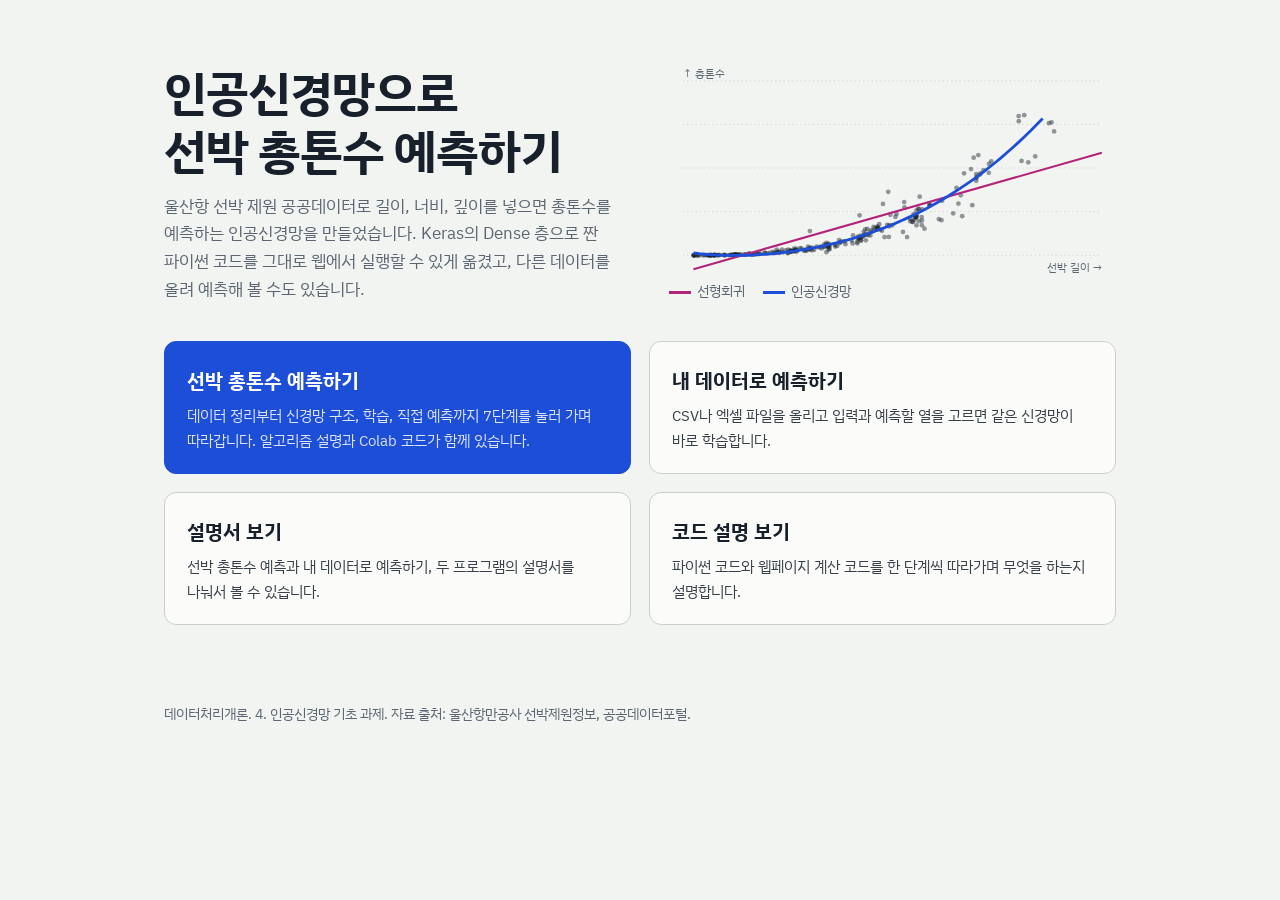
==== commit b8370cbf: "Add files via upload" ====
--- a/index.html
+++ b/index.html
@@ -21,7 +21,7 @@
 .hero{width:100%;height:auto;display:block}
 .key{display:flex;flex-wrap:wrap;gap:6px 18px;font-size:.88rem;color:var(--muted);margin-top:6px}
 .key i{display:inline-block;width:22px;height:0;border-top:3px solid;vertical-align:middle;margin-right:6px}
-.choices{display:grid;grid-template-columns:repeat(3,1fr);gap:18px;margin-top:38px}
+.choices{display:grid;grid-template-columns:repeat(2,1fr);gap:18px;margin-top:38px}
 @media (max-width:820px){.choices{grid-template-columns:1fr}}
 .choice{display:block;text-decoration:none;color:var(--ink);background:var(--panel);border:1px solid var(--rule);border-radius:12px;padding:22px 22px 20px}
 .choice:hover{border-color:var(--nn)}
@@ -64,6 +64,10 @@
       <strong>설명서 보기</strong>
       <span>선박 총톤수 예측과 내 데이터로 예측하기, 두 프로그램의 설명서를 나눠서 볼 수 있습니다.</span>
     </a>
+    <a class="choice" href="code.html">
+      <strong>코드 설명 보기</strong>
+      <span>파이썬 코드와 웹페이지 계산 코드를 한 단계씩 따라가며 무엇을 하는지 설명합니다.</span>
+    </a>
   </div>
   <footer>데이터처리개론. 4. 인공신경망 기초 과제. 자료 출처: 울산항만공사 선박제원정보, 공공데이터포털.</footer>
 </main>
